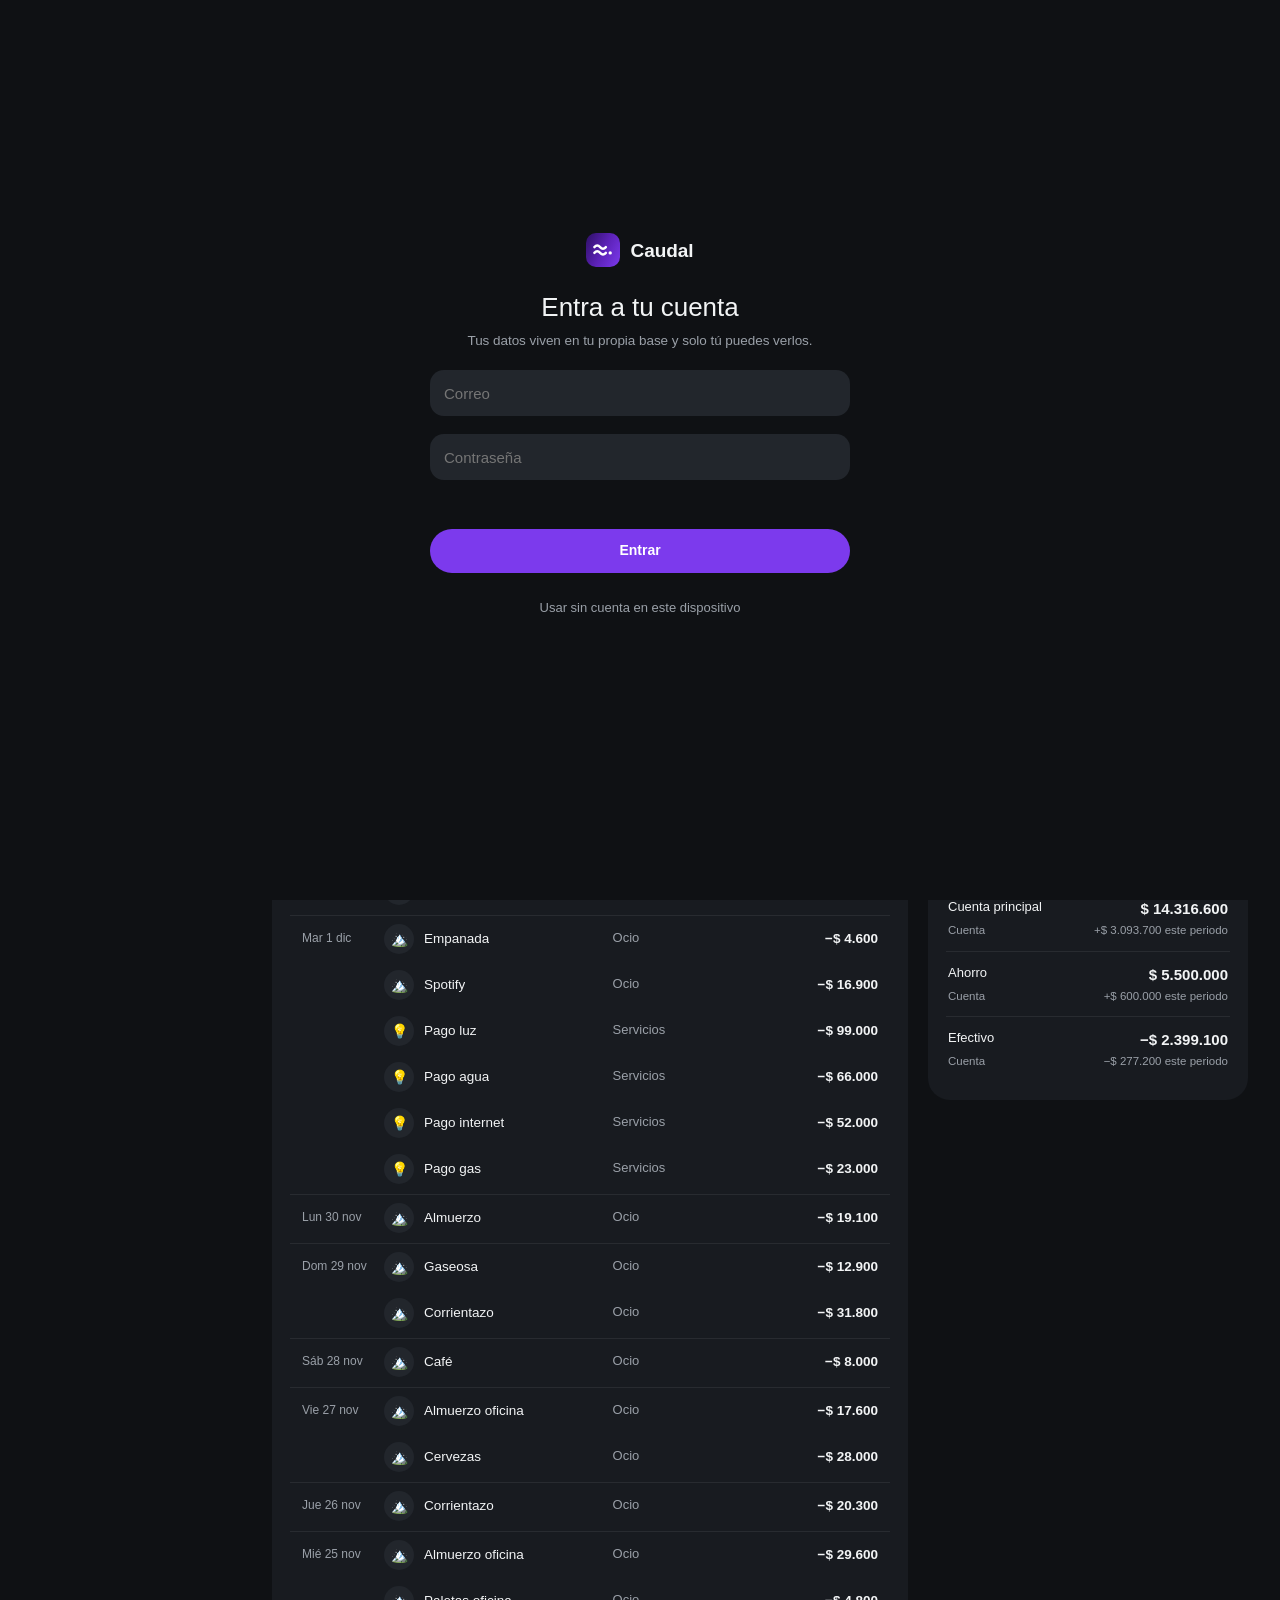
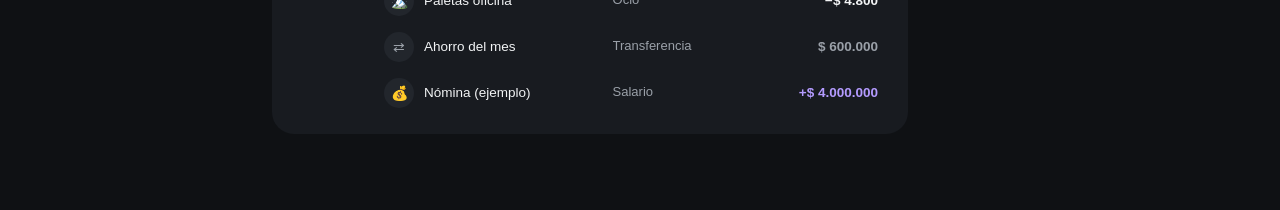
==== index.html @ 3cc0e59e "Revisión: deudas con abonos protegidas, pagos sin deuda a la vista, campos enteros redondeados al su" ====
<!doctype html>
<html lang="es">
<head>
<meta charset="utf-8">
<meta name="viewport" content="width=device-width,initial-scale=1,maximum-scale=1,user-scalable=no,viewport-fit=cover,interactive-widget=resizes-content">
<link rel="manifest" href="manifest.webmanifest">
<link rel="apple-touch-icon" href="apple-touch-icon.png">
<link rel="icon" type="image/png" href="icon-192.png">
<style>:root{padding-top:env(safe-area-inset-top,0px);padding-bottom:env(safe-area-inset-bottom,0px)}body{margin:0}[hidden]{display:none!important}img{max-width:100%}</style>
<meta name="theme-color" content="#0B0C0F">
<meta name="apple-mobile-web-app-status-bar-style" content="black-translucent">
<script src="supabase.js"></script>
</head>
<body>
<title>Caudal</title>
<meta name="apple-mobile-web-app-capable" content="yes">
<meta name="apple-mobile-web-app-title" content="Caudal">
<style>
/* ==========================================================================
   Caudal · hoja de estilos
   Concepto: banca oscura de bolsillo. Fondo gris carbón (no negro puro, se lee
   mejor y deja ver la profundidad), superficies que se aclaran al subir de
   nivel y un solo color de marca, el verde lima, reservado para la acción
   principal y para lo que entra. Cada tipo de movimiento tiene color, flecha
   y signo propios, así se entiende aunque no se distinga el color.

   Orden: 1 tokens · 2 base · 3 estructura · 4 componentes · 5 listas y datos
          6 gráficas · 7 formularios y hoja · 8 secciones · 9 computador
   ========================================================================== */

/* ---------- 1. Tokens ---------- */
:root{
  color-scheme:dark;
  /* superficies: cada nivel un poco más claro que el anterior */
  --bg:#0F1114;
  --surface:#181B20;     /* tarjetas */
  --surface-2:#22262C;   /* elementos dentro de tarjetas: botones, campos, mosaicos */
  --surface-3:#2E333A;   /* elegido o presionado en controles neutros */
  --line:rgba(255,255,255,.07);
  --line-2:rgba(255,255,255,.13);
  /* texto */
  --ink:#F2F4F5;
  --muted:#9AA0A8;
  --faint:#767C86;
  /* marca y significado. Los mismos valores viven en paleta.js para las gráficas */
  --brand:#7C3AED;       /* acción principal: morado oscuro */
  --on-brand:#FFFFFF;    /* texto sobre morado */
  --on-tc:#0F1114;       /* texto sobre el color de cada tipo de movimiento (claros) */
  --in:#B49BFF;          /* ingreso: morado claro para que se lea sobre el fondo oscuro */
  --out:#FF5C8A;         /* gasto */
  --move:#5CC8FF;        /* transferencia: celeste, para no confundirse con el morado */
  --adjust:#FFB443;      /* ajuste de saldo */
  --pos:var(--in);
  --neg:var(--out);
  --warn:#FFB443;
  --track:#2A2E35;       /* fondo de barras de progreso */
  --hero:linear-gradient(118deg,#2E1065 0%,#5B21B6 50%,#7C3AED 100%);
  /* forma */
  --font:-apple-system,BlinkMacSystemFont,"SF Pro Text","Segoe UI",Roboto,"Helvetica Neue",Arial,sans-serif;
  --r-card:22px;
  --r-tile:16px;
  --r-field:14px;
  --nav-h:72px;
  --safe-b:env(safe-area-inset-bottom,0px);
}

/* ---------- 2. Base ---------- */
*{box-sizing:border-box}
/* overscroll-behavior-y: sin el "arrastrar para recargar" de Chrome en Android: la app se sincroniza y se actualiza sola */
html{background:var(--bg);touch-action:manipulation;-webkit-text-size-adjust:100%;text-size-adjust:100%;overscroll-behavior-y:none}
body{overscroll-behavior-y:none}
body{margin:0;min-height:100vh;overflow-x:clip;background:var(--bg);color:var(--ink);font-family:var(--font);font-size:15px;line-height:1.45;letter-spacing:-.003em;-webkit-font-smoothing:antialiased;-webkit-tap-highlight-color:transparent}
body.lock{position:fixed;left:0;right:0;overflow:hidden}
button{font:inherit;color:inherit;background:none;border:0;padding:0;cursor:pointer}
input,select{font:inherit;color:inherit}
/* en el celular los campos van a 16px para que iOS no haga zoom al tocarlos */
@media (pointer:coarse){input,select,textarea{font-size:max(16px,1em)}}
:focus-visible{outline:2px solid var(--brand);outline-offset:2px;border-radius:12px}
.num{font-variant-numeric:tabular-nums}
.pos{color:var(--pos)} .neg{color:var(--neg)} .warn{color:var(--warn)} .muted{color:var(--muted)}
.desk-only{display:none!important}
@media (prefers-reduced-motion:reduce){*,*::before,*::after{animation:none!important;transition:none!important}}

/* ---------- 3. Estructura: cabecera, vistas y barra inferior ---------- */
.app{max-width:520px;margin:0 auto;padding:0 16px calc(var(--nav-h) + 106px + var(--safe-b))}
.top{position:sticky;top:env(safe-area-inset-top,0px);z-index:5;display:flex;align-items:center;justify-content:space-between;gap:8px;padding:14px 2px 10px}
/* fondo de la cabecera en el celular: sólido de borde a borde y sube hasta tapar la zona de la hora y la batería,
   para que lo que pasa por debajo al bajar no se asome entre los botones; abajo se desvanece suave */
/* barra superior: vidrio esmerilado como en iOS; lo de abajo se desenfoca en vez de oscurecerse,
   y la línea inferior solo aparece cuando hay contenido pasando por debajo */
.top::before{content:"";position:absolute;z-index:-1;left:-16px;right:-16px;bottom:0;top:calc(-1 * env(safe-area-inset-top,0px));background:rgba(15,17,20,.78);-webkit-backdrop-filter:saturate(1.4) blur(20px);backdrop-filter:saturate(1.4) blur(20px);border-bottom:1px solid transparent;transition:border-color .2s}
body.scrolled .top::before{border-bottom-color:var(--line)}
.tright{display:flex;align-items:center;gap:8px}
.brand{display:flex;align-items:center;gap:10px;font-weight:600;font-size:19px}
/* marca: el logo en pequeño, mismo degradado y mismas olas */
.mark{position:relative;width:34px;height:34px;border-radius:10px;display:grid;place-items:center;background:var(--hero);color:var(--on-brand)}
.top .brand .mark,.ptitle,.sidesync,.kbd-hint{display:none}
@media (max-width:440px){.bname{display:none}}
/* botones redondos de la cabecera */
.cloudst,.gear,.eyetop{width:42px;height:42px;border-radius:50%;display:grid;place-items:center;flex:none;background:var(--surface-2);color:var(--ink)}
.gear[aria-current="page"]{background:var(--surface-3);color:var(--brand)}
/* estado de la nube: dice con color si tus datos están guardados */
.cloudst{color:var(--muted);transition:color .2s}
.cloudst[data-st="ok"]{color:var(--pos)}
.cloudst[data-st="subiendo"],.cloudst[data-st="pendiente"],.cloudst[data-st="vacio"]{color:var(--warn)}
.cloudst[data-st="error"],.cloudst[data-st="offline"]{color:var(--neg)}
.cloudst[data-st="subiendo"] svg{animation:cloudup 1.1s ease-in-out infinite}
@keyframes cloudup{50%{transform:translateY(-1.5px)}}
/* selector de periodo */
.pnav{display:flex;align-items:center;gap:2px;padding:4px;border-radius:999px;background:var(--surface-2)}
.pnav button{width:30px;height:30px;border-radius:50%;display:grid;place-items:center;color:var(--muted)}
.pnav button:hover{color:var(--ink);background:var(--surface-3)}
.pnav span{font-size:13px;font-weight:500;padding-inline:4px;white-space:nowrap}
/* celulares angostos: cuatro botones redondos más el periodo caben compactando un poco */
@media (max-width:440px){.cloudst,.gear,.eyetop{width:38px;height:38px} .tright{gap:6px} .pnav{padding:3px} .pnav button{width:26px;height:26px} .pnav span{font-size:12px;padding-inline:2px}}
/* vistas */
.view{display:flex;flex-direction:column;gap:14px;padding-top:4px}
.view.navfwd{animation:navfwd .22s ease-out}
.view.navback{animation:navback .22s ease-out}
@keyframes navfwd{from{transform:translateX(28px);opacity:.4}}
@keyframes navback{from{transform:translateX(-28px);opacity:.4}}
.hello{padding:4px 4px 2px}
.hello h1{margin:0;font-size:28px;font-weight:600;letter-spacing:-.02em}
.hello h1 em{font-style:normal}
.hello p{margin:2px 0 0;font-size:13px;color:var(--muted)}
/* barra inferior del celular: cápsula flotante con cuatro secciones.
   La sección activa lleva una píldora lima suave detrás del ícono, que crece al cambiar de pantalla */
.nav{position:fixed;left:0;right:0;bottom:0;z-index:10;padding:0 12px calc(var(--safe-b) + 10px);pointer-events:none}
.nav-in{pointer-events:auto;max-width:496px;margin:0 auto;display:grid;grid-template-columns:repeat(4,1fr);align-items:center;height:var(--nav-h);padding:0 4px;border-radius:24px;background:rgba(24,27,32,.9);border:1px solid var(--line-2);box-shadow:0 12px 32px rgba(0,0,0,.45);-webkit-backdrop-filter:blur(18px);backdrop-filter:blur(18px)}
.nav-in>button[data-v]{position:relative;height:100%;display:flex;flex-direction:column;align-items:center;justify-content:center;gap:5px;font-size:12px;font-weight:500;color:var(--faint);transition:color .2s}
.nav-in>button[data-v]::before{content:"";position:absolute;top:9px;left:50%;width:62px;height:34px;margin-left:-31px;border-radius:999px;background:rgba(180,155,255,.14);opacity:0;transform:scale(.4);transition:transform .3s cubic-bezier(.2,.9,.3,1.25),opacity .2s}
.nav-in>button[data-v] svg{position:relative;width:24px;height:24px;transition:color .2s,transform .3s}
.nav-in>button[aria-current="page"]{color:var(--ink);font-weight:600}
.nav-in>button[aria-current="page"]::before{opacity:1;transform:none}
.nav-in>button[aria-current="page"] svg{color:var(--brand);stroke-width:2.2}
.nav-in>button[data-v]:active svg{transform:scale(.9)}
.nav-in>button[data-v="ajustes"]{display:none}
.fab{display:flex;align-items:center;justify-content:center;gap:8px;background:var(--brand);color:var(--on-brand);font-weight:600;transition:transform .15s}
.fab:active{transform:scale(.95)}
.fab::after{content:"Registrar";font-size:15px}
/* celular: botón flotante a la derecha, al alcance del pulgar; al bajar se encoge a un círculo */
body>.fab{position:fixed;z-index:11;right:max(16px,calc((100vw - 520px) / 2 + 16px));bottom:calc(var(--nav-h) + var(--safe-b) + 26px);height:56px;padding:0 22px 0 18px;border-radius:28px;box-shadow:0 12px 28px rgba(0,0,0,.5),0 0 0 6px rgba(180,155,255,.12);transition:padding .25s,transform .15s}
body>.fab::after{max-width:110px;overflow:hidden;white-space:nowrap;transition:max-width .25s,opacity .2s}
body.fab-min>.fab{padding:0 16px;gap:0}
body.fab-min>.fab::after{max-width:0;opacity:0}
body.lock>.fab{visibility:hidden}
/* en el Asistente la acción es escribir: en el celular el botón de registrar se quita para no tapar la caja */
@media (max-width:859px){body:has(.v-asistente)>.fab{visibility:hidden}}

/* ---------- 4. Componentes ---------- */
/* tarjeta */
.card{position:relative;display:flex;flex-direction:column;gap:14px;min-width:0;overflow:hidden;padding:18px;border-radius:var(--r-card);background:var(--surface)}
.card-h{display:flex;justify-content:space-between;align-items:center;gap:10px;flex-wrap:wrap}
.card-h h2{margin:0;font-size:16px;font-weight:600}
.card-h svg{color:var(--brand);flex:none}
.label{font-size:12.5px;font-weight:500;color:var(--muted)}
.aside{font-size:12.5px;color:var(--muted)}
.insight{margin:0;font-size:13.5px;line-height:1.55;color:var(--muted)}
.insight b{color:var(--ink);font-weight:600}
.note{margin:0;padding-inline:6px;font-size:12px;line-height:1.55;color:var(--muted)}
.empty{display:flex;flex-direction:column;align-items:center;gap:12px;padding:24px 8px;text-align:center;font-size:14px;color:var(--muted)}
/* cifras grandes */
.big{font-size:42px;font-weight:600;letter-spacing:-.03em;line-height:1.05}
.big small{font-size:.55em;font-weight:500;margin-right:4px}
.hero-sub{margin:-4px 0 12px;font-size:15px;color:var(--muted)}
.hero-sub b{color:var(--ink);font-weight:600}
.tile-v{font-size:24px;font-weight:600;letter-spacing:-.01em}
.tile-s{font-size:12px;color:var(--muted)}
/* tarjeta destacada en degradado morado, como la tarjeta del banco. Dentro de ella
   se redefinen los colores de texto para que todo lo que contiene se lea en claro */
.card.hero{background:var(--hero);color:var(--ink);--brand:#FFFFFF;--ink:#FFFFFF;--muted:rgba(255,255,255,.74);--faint:rgba(255,255,255,.56);--line:rgba(255,255,255,.16);--pos:#FFFFFF;--neg:#FFFFFF;--warn:#FFFFFF;--out:#FFFFFF;--in:rgba(255,255,255,.4);--track:rgba(255,255,255,.18)}
.card.hero .pill{background:rgba(255,255,255,.16);color:var(--ink)}
/* accesos rápidos de la tarjeta destacada: un toque para registrar cada tipo */
.qa{display:grid;grid-template-columns:repeat(3,1fr);gap:8px;margin-top:2px}
.qa button{display:flex;flex-direction:column;align-items:center;gap:6px;font-size:12px;font-weight:500}
.qa-i{position:relative;width:46px;height:46px;border-radius:50%;display:grid;place-items:center;background:#0F1114;color:#F2F4F5;font-size:19px}
.qa.q4{grid-template-columns:repeat(4,1fr)}
.qa-n{position:absolute;top:-3px;right:-3px;min-width:18px;height:18px;padding-inline:5px;border-radius:99px;background:var(--adjust);color:#0F1114;font-size:11px;font-weight:600;line-height:18px;font-style:normal}
/* botones */
.btn{display:inline-flex;align-items:center;justify-content:center;gap:8px;height:44px;padding-inline:20px;border-radius:999px;font-size:14px;font-weight:600;background:var(--brand);color:var(--on-brand)}
.btn:active{filter:brightness(.92)}
.btn.sm{height:34px;padding-inline:14px;font-size:13px}
.btn.block{width:100%}
.btn.ghost{background:var(--surface-2);color:var(--ink)}
.btn.danger{background:#B3203F;color:#fff}
.lnk{padding:0;font:inherit;color:var(--brand)}
.lnk2{padding:4px 2px;font-size:12.5px;color:var(--muted)}
.lnk2:hover{color:var(--ink)}
/* píldoras, segmentos y chips: gris por defecto; lo elegido en gris claro (o en el color del tipo en el registro) */
.pills{display:flex;flex-wrap:wrap;gap:6px}
.pill,.seg button,.chip{display:inline-flex;align-items:center;gap:6px;border-radius:999px;font-size:13px;font-weight:500;white-space:nowrap;background:var(--surface-2);color:var(--ink)}
.pill{height:32px;padding-inline:14px}
.pill[aria-pressed="true"],.pill.solid,.seg button[aria-pressed="true"]{background:var(--surface-3)}
.card .pill:not([aria-pressed]):not(.solid){color:var(--brand)}
.pill.ex{max-width:100%;overflow:hidden;text-overflow:ellipsis}
.seg{display:flex;flex-wrap:wrap;gap:6px}
.seg button{height:34px;padding-inline:15px}
.seg.sm button{height:28px;padding-inline:11px;font-size:12.5px}
.chips{display:flex;flex-wrap:wrap;gap:8px}
.chip{height:36px;padding-inline:13px;max-width:100%}
.chip.sub{height:32px;font-size:12.5px}
.chip[aria-pressed="true"]{background:var(--brand);color:var(--on-brand)}
/* rubro donde ya cuenta la categoría, dentro del chip */
.chip-en{font-size:11px;font-weight:400;opacity:.7}
.chip-en::before{content:"· "}
/* puntos de color que identifican el tipo de movimiento en pestañas y filtros */
[data-ft="gasto"],[data-txf="gasto"]{--dot:var(--out)}
[data-ft="ingreso"],[data-txf="ingreso"]{--dot:var(--in)}
[data-ft="transferencia"],[data-txf="transferencia"]{--dot:var(--move)}
[data-ft="ajuste"]{--dot:var(--adjust)}
.seg button[data-ft]::before,.pill[data-txf]:not([data-txf="todos"])::before{content:"";width:7px;height:7px;border-radius:50%;background:var(--dot)}
.seg button[data-ft][aria-pressed="true"]::before{background:rgba(15,17,20,.55)}
/* avisos y estados */
.banner{display:flex;flex-wrap:wrap;align-items:center;justify-content:space-between;gap:12px;padding:12px 14px;border-radius:var(--r-card);background:var(--surface);font-size:13px;color:var(--muted)}
.banner b{color:var(--ink);font-weight:600}
.filter{display:inline-flex;align-items:center;gap:8px;align-self:flex-start;padding:5px 6px 5px 14px;border:1px solid var(--brand);border-radius:999px;font-size:12.5px;font-weight:500;color:var(--brand)}
.filter button{width:22px;height:22px;border-radius:50%;display:grid;place-items:center;font-size:11px;background:var(--surface-2)}
.delta{padding:2px 8px;border:1px solid var(--line);border-radius:999px;font-size:11.5px;font-weight:500;white-space:nowrap}
.tagp,.tagd{margin-left:6px;font-size:11px;font-style:normal;white-space:nowrap}
.tagp{font-weight:500;color:var(--warn)}
.tagd{color:var(--muted)}
.dup{font-size:12px;color:var(--warn)}
.toast{position:fixed;left:50%;bottom:calc(var(--nav-h) + var(--safe-b) + 88px);z-index:30;padding:10px 16px;border-radius:999px;background:var(--ink);color:var(--bg);font-size:13px;white-space:nowrap;opacity:0;pointer-events:none;transform:translate(-50%,16px);transition:opacity .2s,transform .2s}
.toast.on{opacity:1;transform:translate(-50%,0)}
.hit{animation:hit 1.8s ease}
@keyframes hit{0%,40%{background:rgba(180,155,255,.16);box-shadow:0 0 0 8px rgba(180,155,255,.16)}100%{background:transparent;box-shadow:0 0 0 8px transparent}}
/* barra de búsqueda e IA de inicio */
.ask{display:flex;align-items:center;gap:8px}
.ask-main,.ask-in{flex:1;min-width:0;border-radius:999px;background:var(--surface)}
.ask-main{height:50px;display:flex;align-items:center;gap:10px;padding-inline:16px;text-align:left;font-size:14px;color:var(--muted)}
.ask-main svg{color:var(--brand);flex:none}
.ask-in{height:46px;padding-inline:16px;border:1px solid var(--line-2);color:var(--ink);outline:none}
.ask-in:focus{border-color:var(--brand)}
.ask-ic{width:48px;height:48px;border-radius:50%;flex:none;display:grid;place-items:center;background:var(--surface-2)}
/* pliegues */
.fold{padding:0 14px;border:1px solid var(--line);border-radius:var(--r-tile)}
.fold>summary,.howto summary{cursor:pointer;list-style:none;display:flex;align-items:center;gap:10px;font-weight:500}
.fold>summary::-webkit-details-marker,.howto summary::-webkit-details-marker{display:none}
.fold>summary{min-height:48px}
.fold>summary span{min-width:0;margin-left:auto;overflow:hidden;text-overflow:ellipsis;white-space:nowrap;text-align:right;font-size:12px;font-weight:400;color:var(--muted)}
.fold>summary::after{content:"";flex:none;width:7px;height:7px;border-right:2px solid var(--muted);border-bottom:2px solid var(--muted);transform:rotate(45deg) translateY(-2px);transition:transform .2s}
.fold[open]>summary::after{transform:rotate(225deg) translateY(-1px)}
.fold-b{display:flex;flex-direction:column;gap:14px;padding:4px 0 16px}
.howto{padding-block:11px;border-top:1px solid var(--line)}
.howto summary{justify-content:space-between}
.howto summary::after{content:"+";color:var(--muted)}
.howto[open] summary::after{content:"−"}
.howto div{padding-top:8px;font-size:13px;line-height:1.6;color:var(--muted)}
.howto b{color:var(--ink);font-weight:500}
.howto code{display:block;margin-top:8px;padding:10px 12px;border-radius:12px;background:var(--surface-2);font:11.5px ui-monospace,Menlo,monospace;color:var(--brand);word-break:break-all}
/* ventanas de ayuda de las gráficas */
.tip{position:fixed;z-index:40;min-width:132px;padding:9px 12px;border-radius:14px;background:var(--surface-2);border:1px solid var(--line-2);font-size:12px;line-height:1.5;pointer-events:none;opacity:0;transition:opacity .12s}
.tip.on{opacity:1}
.tip .tt{margin-bottom:3px;color:var(--muted)}
.tip .tr{display:flex;align-items:center;gap:8px}
.tip .tr i{display:inline-block;width:10px;border-top:2px solid}
.tip .tr b{margin-left:auto;padding-left:12px;font-weight:600}

/* ---------- 5. Listas y datos ---------- */
/* resumen entra / sale / queda */
.flowbar,.dist{display:flex;height:8px;gap:3px;border-radius:99px;overflow:hidden}
.flowbar i,.dist i{display:block;height:100%;border-radius:99px}
.stats3{display:grid;grid-template-columns:repeat(3,1fr);gap:8px}
.stats3 div{display:flex;flex-direction:column;gap:3px;min-width:0}
.stats3 span{display:flex;align-items:center;gap:6px;font-size:12px;color:var(--muted)}
.stats3 span i{display:inline-block;width:12px;height:3px;border-radius:2px}
.stats3 b{font-size:15.5px;font-weight:600;white-space:nowrap}
.btrack+.stats3{margin-top:12px}
.stats3.two-col{grid-template-columns:repeat(2,1fr);margin-bottom:6px}
/* cuentas en mosaico (inicio) */
.minis{display:grid;grid-template-columns:1fr 1fr;gap:10px}
.mini{display:flex;flex-direction:column;gap:2px;min-width:0;padding:13px 14px;border-radius:20px;background:var(--surface-2);text-align:left}
.mini b{font-size:17px;font-weight:600;white-space:nowrap}
.mini .sub{font-size:11.5px;color:var(--muted)}
.mini .nm{margin-top:10px;overflow:hidden;text-overflow:ellipsis;white-space:nowrap;font-size:13px;font-weight:500}
/* movimientos: ícono redondo, descripción y valor alineado a la derecha */
.day+.day{margin-top:6px}
.dayh{display:flex;justify-content:space-between;align-items:baseline;padding:4px 0}
.dayh .d{font-size:12.5px;font-weight:500;color:var(--muted)}
.dayh .n{font-size:12px;color:var(--faint)}
.row{display:flex;align-items:center;gap:12px;width:100%;padding-block:9px;text-align:left}
.ico{flex:0 0 42px;height:42px;border-radius:50%;display:grid;place-items:center;font-size:18px;background:var(--surface-2);color:var(--muted)}
.rmain{flex:1;min-width:0;display:flex;flex-direction:column}
.rmain b,.rmain span{overflow:hidden;text-overflow:ellipsis;white-space:nowrap}
.rmain b{font-size:14.5px;font-weight:500}
.rmain span{font-size:12px;color:var(--muted)}
.ramt{display:flex;flex-direction:column;align-items:flex-end;white-space:nowrap;font-size:14.5px;font-weight:600}
.ramt small{font-size:11.5px;font-weight:400;color:var(--muted)}
/* filas genéricas con línea divisoria */
.acc,.catrow,.bullet,.set,.prep,.brow,.bill,.setrow,.goal,.ase-p{border-top:1px solid var(--line)}
.acc{display:flex;align-items:center;gap:12px;width:100%;padding:12px 0;text-align:left}
.acc .nm{flex:1;min-width:0;overflow:hidden;text-overflow:ellipsis;white-space:nowrap;font-weight:500}
.acc .nm small{display:block;margin-top:2px;font-size:12px;font-weight:400;color:var(--muted)}
/* fila de cuenta en la pestaña Cuentas: la cuenta (abre movimientos) y su botón Editar */
.accrow{display:flex;align-items:center;gap:10px;border-top:1px solid var(--line)}
.accrow:first-child{border-top:0}
.accrow .acc{flex:1;min-width:0;border-top:0}
.acc .am{font-weight:500}
.acc .nm small{white-space:normal}
.accrow.sub{padding-left:16px;border-top-style:dashed}
.accrow.sub .acc{padding:9px 0}
.accrow.sub .acc .nm{font-size:14px}
.accrow.sub .acc .nm::before{content:"";display:inline-block;width:8px;height:8px;margin-right:8px;border-left:1.5px solid var(--faint);border-bottom:1.5px solid var(--faint);border-bottom-left-radius:3px;vertical-align:2px}
.set.subacc{padding-left:18px}
.prow{display:flex;align-items:center;gap:12px;width:100%;padding:12px 0;text-align:left;border-top:1px solid var(--line)}
.prow:first-child{border-top:0}
.prow .pav{flex:0 0 38px;height:38px;display:flex;align-items:center;justify-content:center;border-radius:50%;background:var(--surface-3);color:var(--ink);font-size:13px;font-weight:600}
.prow .t{flex:1;min-width:0;display:flex;flex-direction:column}
.prow .t b{font-weight:500}
.prow .t span{font-size:12px;color:var(--muted)}
.prow .num{font-weight:600;white-space:nowrap}
.prow svg{flex:none;color:var(--faint)}
.form.pers button.set{width:100%;text-align:left;border-top:1px solid var(--line)}
.form.pers .label+button.set{border-top:0}
.chev{flex:none;color:var(--faint)}
.cq>.btn.block,.cq #cq-res>.btn.block{margin-top:8px}
.distlg{display:flex;flex-direction:column;gap:7px}
.distlg div{display:flex;align-items:center;gap:8px;font-size:12.5px;color:var(--muted)}
.distlg div i{flex:none;width:10px;height:10px;border-radius:3px}
.distlg div b{margin-left:auto;color:var(--ink);font-weight:500}
/* categorías y presupuestos */
.catrow{display:flex;flex-direction:column;gap:6px;width:100%;padding:11px 0;text-align:left}
.catline{display:flex;align-items:center;gap:10px}
.catline .em{width:22px;text-align:center}
.catline .nm{flex:1;min-width:0;overflow:hidden;text-overflow:ellipsis;white-space:nowrap;font-size:14px;font-weight:500}
.catline .am{font-size:14px;font-weight:500}
.subs{display:flex;flex-direction:column;gap:5px;padding:2px 0 2px 32px}
.subs div{display:flex;justify-content:space-between;font-size:12.5px;color:var(--muted)}
.bullet{display:flex;flex-direction:column;gap:8px;padding-block:12px}
.bullet .catline .am{font-size:12.5px}
.bullet .meta{display:flex;justify-content:space-between;font-size:12px;color:var(--muted)}
.btrack{position:relative;height:10px;border-radius:6px;background:var(--track)}
.btrack .fill{position:absolute;inset:0 auto 0 0;border-radius:6px;background:var(--brand)}
.btrack .fill.warn{background:var(--warn)}
.btrack .fill.neg{background:var(--neg)}
.btrack .cap{position:absolute;top:-4px;bottom:-4px;width:2px;border-radius:2px;background:var(--ink)}
.btrack .pace{position:absolute;top:-7px;width:0;height:0;border-inline:5px solid transparent;border-top:6px solid var(--muted);transform:translateX(-5px)}
.fbud{margin-top:8px;padding:9px 12px;border-radius:12px;background:var(--surface-2);font-size:13.5px;color:var(--muted)}
.fbud b{color:var(--ink);font-weight:600}
/* metas */
.goal{display:flex;flex-direction:column;gap:6px;width:100%;padding:12px 0;text-align:left}
.goal:first-of-type{border-top:0}
.goal-h{display:flex;justify-content:space-between;gap:10px;font-size:14px}
.goal-h b{font-weight:500}
.goal-h span{font-size:13px;color:var(--muted)}
.goal-s{font-size:12.5px;color:var(--muted)}
.goal .btrack{height:8px}

/* ---------- 6. Gráficas ---------- */
.chart{position:relative;margin-inline:-4px;touch-action:pan-y}
.chart svg{display:block;width:100%;height:auto;overflow:visible}
.chart text{font-family:var(--font);font-size:10.5px;fill:var(--muted)}
.legend{display:flex;flex-wrap:wrap;gap:6px 16px;font-size:12px;color:var(--muted)}
.legend span{display:inline-flex;align-items:center;gap:7px}
.legend i{display:inline-block;width:14px;border-top:2px solid}
.legend i.dash{border-top-style:dashed}
.legend i.box{width:10px;height:10px;border:0;border-radius:3px}
.rit-v{display:flex;flex-direction:column;gap:4px}
.rit-v>b{font-size:19px;font-weight:600;letter-spacing:-.01em}
.rit-v>span{font-size:13px;line-height:1.5;color:var(--muted)}
.rit-v>span b{font-weight:600}
.subbar{position:relative;display:flex;justify-content:space-between;gap:10px;width:100%;margin-top:6px;padding:10px 12px;overflow:hidden;border:1px solid var(--line);border-radius:12px;font-size:13.5px;text-align:left}
.subbar i{position:absolute;inset:0 auto 0 0;background:rgba(180,155,255,.16)}
.subbar span{position:relative}
.subbar .num{font-weight:600}
.subbar.on{border-color:var(--brand)}
/* calendario de gastos */
.cal{display:grid;grid-template-columns:repeat(7,1fr);gap:5px}
.cal .wd{padding-bottom:2px;text-align:center;font-size:10.5px;color:var(--faint)}
.cal .c{aspect-ratio:1;max-width:100%;display:flex;align-items:flex-start;justify-content:flex-end;padding:4px 5px;border-radius:9px;background:var(--surface-2);font-size:10px;color:var(--muted)}
.cal .c[data-day]{cursor:pointer}
.cal .c.hi{color:var(--on-brand);font-weight:600}
.cal .c.fut{background:transparent;border:1px dashed var(--line);color:var(--faint)}
.cal .c.out{visibility:hidden}
.cal .c.today{box-shadow:inset 0 0 0 1.5px var(--brand)}
.scale{display:flex;align-items:center;gap:6px;font-size:11px;color:var(--muted)}
.scale i{display:inline-block;width:14px;height:10px;border-radius:3px}
/* reparto del plan */
.pdonut{display:flex;align-items:center;gap:18px}
.plegend{flex:1;min-width:0;display:flex;flex-direction:column;gap:9px;font-size:13px}
.plegend div{display:flex;align-items:center;gap:8px}
.plegend i{flex:none;width:10px;height:10px;border-radius:3px}
.plegend .nm{flex:1;min-width:0;overflow:hidden;text-overflow:ellipsis;white-space:nowrap;color:var(--muted)}
.plegend .pc{width:36px;text-align:right;font-size:12px;color:var(--faint)}
.pgroup{display:flex;align-items:center;gap:8px;padding:14px 0 2px;font-size:12px;font-weight:600;letter-spacing:.04em;text-transform:uppercase;color:var(--muted)}
.pgroup i{width:8px;height:8px;border-radius:50%}
.pgroup .num{margin-left:auto;font-weight:500;letter-spacing:0}
.pitem{width:100%;text-align:left}
.aj-bar{position:sticky;top:-10px;z-index:2;display:flex;flex-wrap:wrap;align-items:center;gap:8px 12px;margin:-4px -4px 0;padding:12px 14px;border-radius:20px;background:var(--surface-2);box-shadow:0 8px 20px rgba(0,0,0,.35)}
.aj-bar>div:first-child{display:flex;flex-direction:column;margin-right:auto;min-width:0}
.aj-bar b{font-size:20px;font-weight:600}
.aj-est{font-size:14px;font-weight:600}
.aj-row{display:flex;align-items:center;justify-content:space-between;gap:10px;padding-block:10px;border-top:1px solid var(--line)}
.aj-opc{display:grid;grid-template-columns:auto 1fr;align-items:center;gap:10px 12px;margin:14px 0 4px}
.aj-opc .inp{height:44px}
.aj-row .t{flex:1;display:flex;flex-direction:column;align-items:flex-start;min-width:0;text-align:left;background:none;color:inherit}
.aj-row .t b{font-weight:500}
.aj-row .t span{font-size:12px;color:var(--muted)}
.aj-row .t span b{font-weight:600}
.aj-row.comp .t>b::after{content:" ⇄";color:var(--move)}
.aj-ctl{flex:none;display:flex;align-items:center;gap:4px;padding:3px;border-radius:999px;background:var(--surface)}
.aj-row.on .aj-ctl{box-shadow:inset 0 0 0 1.5px var(--brand)}
.aj-ctl input{width:96px;border:0;outline:none;background:none;text-align:center;font-size:15px;font-weight:600;color:var(--ink)}
.aj-step{width:32px;height:32px;border-radius:50%;background:var(--surface-3);color:var(--ink);font-size:18px;line-height:1}
.aj-step:active{filter:brightness(1.2)}
#aj-ok:disabled{opacity:.45}
.prep{display:flex;align-items:center;gap:12px;padding:12px 0}
.prep.ok .rmain b,.prep.ok .ramt{color:var(--muted)}
/* día de pago: las tareas de cada paso se leen completas */
.dp .rmain span{white-space:normal;margin-top:2px}
.dp .pill{height:auto;min-height:32px;padding-block:6px;white-space:normal;text-align:left;max-width:100%}
.pchk{flex:none;width:32px;height:32px;border-radius:50%;display:grid;place-items:center;background:rgba(180,155,255,.14);color:var(--pos);font-weight:600}
.pdot{flex:none;width:10px;height:10px;border-radius:50%}

/* ---------- 7. Formularios y hoja inferior ---------- */
.form{display:flex;flex-direction:column;gap:18px}
.field{display:flex;flex-direction:column;gap:8px;min-width:0}
.lrow{display:flex;align-items:center;justify-content:space-between;gap:8px}
.two{display:grid;grid-template-columns:1fr 1fr;gap:10px}
.two>*{min-width:0}
.inp{width:100%;height:46px;padding-inline:14px;border:0;border-radius:var(--r-field);background:var(--surface-2)}
select.inp option,.rv-type option,.set select option{background:var(--surface)}
input[type="date"],input[type="time"]{-webkit-appearance:none;appearance:none;display:block;width:100%;min-width:0;max-width:100%;text-align:left;line-height:44px}
input[type="date"]::-webkit-date-and-time-value{text-align:left;margin:0}
input[type="date"]::-webkit-calendar-picker-indicator{filter:invert(.8)}
.err{min-height:1em;margin-top:-10px;font-size:12.5px;color:var(--neg)}
.file{position:relative;overflow:hidden}
.file input{position:absolute;inset:0;opacity:0;cursor:pointer}
/* fondo oscuro detrás de la hoja */
.scrim{position:fixed;inset:0;z-index:20;background:rgba(0,0,0,.62);opacity:0;transition:opacity .2s}
.scrim.on{opacity:1}
/* hoja que sube desde abajo con los formularios */
.sheet{position:fixed;left:0;right:0;bottom:0;z-index:21;max-width:520px;max-height:92vh;margin:0 auto;padding:10px 20px calc(20px + var(--safe-b));overflow-y:auto;overflow-x:hidden;overscroll-behavior:contain;border-radius:30px 30px 0 0;background:var(--bg);box-shadow:0 -10px 40px rgba(0,0,0,.6);transform:translateY(100%);transition:transform .3s cubic-bezier(.2,.8,.2,1)}
.sheet.on{transform:none}
.sheet .inp,.sheet .amount,.sheet .chip:not([aria-pressed="true"]),.sheet .seg button:not([aria-pressed="true"]),.sheet .ctile:not([aria-pressed="true"]):not([aria-expanded="true"]),.sheet .btn.ghost{background:var(--surface)}
.grab{width:38px;height:5px;margin:0 auto 12px;border-radius:9px;background:var(--line-2)}
.sheet-h{display:flex;justify-content:space-between;align-items:center;gap:8px;margin-bottom:14px}
.sheet-h b{font-size:20px;font-weight:500}
.sheet-h .pill,.sheet-h .tts{flex:none;margin-left:auto}
.x{flex:none;width:34px;height:34px;border-radius:50%;display:grid;place-items:center;border:1px solid var(--line-2);font-size:12px}
/* el valor a registrar */
.amount{display:flex;align-items:baseline;gap:6px;padding:14px 18px;border-radius:22px;background:var(--surface-2)}
.amount span{font-size:24px;font-weight:500;color:var(--muted)}
.amount input{flex:1;min-width:0;padding:0;border:0;outline:none;background:none;font-size:40px;font-weight:600;letter-spacing:-.02em}
/* mosaicos de categoría y cuenta */
.cgrid,.csubs{display:grid;grid-template-columns:repeat(3,minmax(0,1fr));gap:6px}
.ctile{position:relative;min-width:0;min-height:62px;display:flex;flex-direction:column;align-items:center;justify-content:center;gap:3px;padding:8px 6px;border-radius:18px;background:var(--surface-2);font-size:12.5px;font-weight:500;line-height:1.2;text-align:center}
.ctile.sm{min-height:44px}
.ctile.acct{gap:1px;padding:7px 6px}
.ctile.acct .bal{font-size:11.5px;font-weight:400;opacity:.75}
.ctile.acct .bal2{font-size:10.5px;font-weight:400;opacity:.6}
.ctile.acct[aria-pressed="true"] .bal,.ctile.acct[aria-pressed="true"] .bal2{opacity:.9}
.ctile .em{font-size:19px;line-height:1}
.ctile .nm{max-width:100%;overflow:hidden;text-overflow:ellipsis;display:-webkit-box;-webkit-line-clamp:2;-webkit-box-orient:vertical}
.ctile .chev{position:absolute;right:7px;top:6px;font-size:8px}
.ctile[aria-pressed="true"]{background:var(--brand);color:var(--on-brand)}
.ctile[aria-expanded="true"]{background:var(--surface-3);box-shadow:inset 0 0 0 1.5px var(--brand)}
.csubs{grid-column:1/-1;padding:8px;border-radius:var(--r-tile);background:var(--surface-2)}
.csubs .ctile{min-height:48px;background:var(--surface)}
.csel{display:flex;align-items:center;gap:10px;width:100%;min-height:52px;padding:8px 14px;border:1px solid var(--line-2);border-radius:var(--r-field);text-align:left}
.csel .em{font-size:20px}
.csel b{flex:1;min-width:0;overflow:hidden;text-overflow:ellipsis;white-space:nowrap;font-weight:500}
.csel span.ch{font-size:12.5px;color:var(--brand)}
.pendt{align-self:flex-start;max-width:100%;height:auto;min-height:32px;padding-block:6px;white-space:normal;text-align:left;color:var(--muted)}
.pendt[aria-pressed="true"]{color:var(--warn);box-shadow:inset 0 0 0 1px var(--warn)}
/* registro: cada tipo pinta la hoja con su color (--tc) y su versión suave (--tcs) */
.sheet.t-gasto{--tc:var(--out);--tcs:rgba(255,92,138,.12)}
.sheet.t-ingreso{--tc:var(--in);--tcs:rgba(180,155,255,.10)}
.sheet.t-transferencia{--tc:var(--move);--tcs:rgba(92,200,255,.13)}
.sheet.t-ajuste{--tc:var(--adjust);--tcs:rgba(255,180,67,.12)}
.sheet[class*="t-"]{--brand:var(--tc)}
.ttl{display:flex;align-items:center;gap:10px;min-width:0;overflow:hidden;white-space:nowrap;text-overflow:ellipsis;font-size:19px!important}
.tbadge{display:none;flex:none;width:34px;height:34px;border-radius:50%;place-items:center;background:var(--tcs);color:var(--tc)}
.sheet[class*="t-"] .tbadge{display:grid}
/* pestañas de tipo: un indicador del color del tipo se desliza bajo la pestaña activa (y sigue el dedo) */
.seg.tabs{position:relative;display:grid;grid-template-columns:repeat(var(--n),1fr);gap:0;padding:4px;border-radius:999px;background:var(--surface)}
.sheet .seg.tabs button,.sheet .seg.tabs button[aria-pressed="true"]{position:relative;z-index:1;justify-content:center;height:38px;padding-inline:6px;background:transparent;color:var(--muted);transition:color .2s}
.sheet .seg.tabs button[aria-pressed="true"]{color:var(--on-tc);font-weight:600}
.seg-ind{position:absolute;top:4px;bottom:4px;left:4px;width:calc((100% - 8px) / var(--n));border-radius:999px;background:var(--tc,var(--surface-3));transform:translateX(calc(var(--i) * 100%));transition:transform .28s cubic-bezier(.2,.8,.2,1),background .2s}
.fpage{display:flex;flex-direction:column;gap:18px}
.sheet[class*="t-"] .ctile[aria-pressed="true"],
.sheet[class*="t-"] .chip[aria-pressed="true"],
.sheet[class*="t-"] .btn.accent{background:var(--tc);color:var(--on-tc)}
.sheet[class*="t-"] .amount{background:var(--tcs);box-shadow:inset 0 0 0 1.5px color-mix(in srgb,var(--tc) 40%,transparent)}
.sheet[class*="t-"] .amount span,.sheet[class*="t-"] .amount input{color:var(--tc)}
.sheet[class*="t-"] .amount input::placeholder{color:color-mix(in srgb,var(--tc) 45%,transparent)}
/* gasto dividido */
.xtog{padding:2px 0;font-size:12.5px;color:var(--muted)}
.xtog[aria-pressed="true"]{color:var(--brand)}
.fnote{display:block;width:100%;min-height:48px;resize:none;overflow:hidden;font-family:inherit;line-height:1.4;padding-block:12px}
.nsug{margin-top:8px;flex-wrap:nowrap;overflow-x:auto;scrollbar-width:none}
.nsug:empty{display:none}
.nsug .chip{flex:none;height:32px;font-size:13px}
.bq-d{font-size:12px;color:var(--muted);margin:10px 0 2px}
.split{display:flex;flex-direction:column;gap:8px}
/* gasto dividido: una fila por parte */
.xlist{display:flex;flex-direction:column;border:1px solid var(--line-2);border-radius:var(--r-field);overflow:hidden}
.xrow{display:grid;grid-template-columns:26px minmax(0,1fr) 108px 28px;align-items:center;gap:8px;padding:10px 12px;border-top:1px solid var(--line-2)}
.xrow:first-child{border-top:0}
.xrow.on{background:var(--surface-2)}
.xrow .em{font-size:18px;text-align:center}
.xrow .xt{display:flex;flex-direction:column;gap:2px;min-width:0}
.xrow .xname{text-align:left;font-size:14.5px;font-weight:500;color:var(--ink);white-space:nowrap;overflow:hidden;text-overflow:ellipsis}
.xrow .xname.vacio{color:var(--brand)}
.xrow .xacc{position:relative;display:inline-flex;width:fit-content;max-width:100%}
.xrow .xacc::after{content:"▾";position:absolute;right:9px;top:50%;transform:translateY(-50%);font-size:11px;color:var(--muted);pointer-events:none}
.xrow .xsub{appearance:none;-webkit-appearance:none;max-width:100%;height:26px;padding:0 24px 0 10px;border:1px solid var(--line-2);border-radius:999px;background:var(--surface-2);font-size:12.5px;color:var(--ink)}
.xrow .xv{width:100%;min-width:0;height:38px;padding-inline:10px;border:1px solid var(--line-2);border-radius:12px;background:transparent;text-align:right;font-size:14.5px}
.xrow.main .xv{display:flex;align-items:center;justify-content:flex-end;border-color:transparent;font-weight:500}
.xrow .xdel{width:28px;height:28px;border-radius:50%;color:var(--muted)}
.xpick{padding:12px;border-top:1px solid var(--line-2);background:var(--surface-2)}
.xres{display:flex;flex-wrap:wrap;gap:6px 14px;padding:12px 14px;border:1px solid var(--line-2);border-radius:var(--r-field);font-size:14px;color:var(--muted)}
.xres b{color:var(--ink);font-weight:500}
.xadd{padding:12px;border-top:1px solid var(--line-2);text-align:left;font-size:14px;font-weight:500;color:var(--brand)}
/* registrar con IA */
.smart{padding:12px 12px 8px;border:1px solid var(--line-2);border-radius:20px;background:var(--surface)}
.smart:focus-within{border-color:var(--brand)}
.smart textarea{width:100%;min-height:84px;border:0;outline:none;resize:none;background:none;font:inherit;font-size:17px;color:var(--ink)}
.smart-tools{display:flex;flex-wrap:wrap;gap:6px;padding-top:8px;border-top:1px solid var(--line)}
.tool{display:inline-flex;align-items:center;gap:6px;height:36px;padding-inline:12px;border:1px solid var(--line);border-radius:999px;font-size:13px;color:var(--muted)}
.tool.rec{background:var(--brand);color:var(--on-brand);border-color:transparent;animation:pulse 1.2s infinite}
@keyframes pulse{50%{box-shadow:0 0 0 7px rgba(180,155,255,.2)}}
.thumbs{display:flex;flex-wrap:wrap;gap:8px}
.thumb{position:relative;width:72px;height:72px;overflow:hidden;border:1px solid var(--line-2);border-radius:var(--r-field)}
.thumb img{width:100%;height:100%;object-fit:cover}
.thumb button{position:absolute;top:4px;right:4px;width:22px;height:22px;border-radius:50%;background:rgba(0,0,0,.7);color:#fff;font-size:11px}
/* revisión de lo que leyó la IA */
.rv{display:flex;flex-direction:column;gap:8px;padding:12px;border:1px solid var(--line);border-radius:20px;background:var(--surface-2)}
.rv.bad{border-color:var(--neg)}
.rv-top{display:flex;align-items:center;gap:8px}
.rv-type{height:38px;padding-inline:10px;border:1px solid var(--line-2);border-radius:999px;background:transparent;color:var(--ink)}
.rv-amt{flex:1;min-width:0;display:flex;align-items:baseline;gap:4px}
.rv-amt span{color:var(--muted)}
.rv-amt input{width:100%;min-width:0;border:0;outline:none;background:none;font-size:22px;font-weight:600;color:var(--ink)}
.rv .inp{height:42px}

/* ---------- 8. Secciones ---------- */
/* asistente y chat */
.answer{padding:14px;border:1px solid var(--line);border-radius:var(--r-tile);background:var(--surface-2);white-space:pre-wrap;font-size:14px;line-height:1.6}
.ase-p{display:flex;gap:10px;padding:12px 0}
.ase-p:first-of-type,.card-h+.ase-p,.insight+.ase-p{border-top:0}
.ase-i{flex:none;width:18px;text-align:center;font-weight:700;line-height:1.45}
.ase-t{flex:1;min-width:0;display:flex;flex-direction:column;gap:8px}
.ase-t>span{font-size:14px;line-height:1.5}
.ase-a{display:flex;flex-wrap:wrap;align-items:center;gap:6px 10px}
.ase-a .pill{height:30px}
.set.ase{align-items:flex-start;gap:10px}
.set.ase .t{flex:1;text-align:left}
.set.ase .pill{flex:none}
.chat-log{display:flex;flex-direction:column;gap:8px;padding:2px;max-height:52vh;overflow-y:auto;overscroll-behavior:contain;scrollbar-width:none}
.chat-log::-webkit-scrollbar{display:none}
/* en iPhone los mensajes se encogían al alto del recuadro y su contenido se salía por debajo */
.chat-log>*{flex-shrink:0}
/* vista Asistente: la conversación crece con la página y la caja de escribir queda fija sobre la barra */
.chatv{overflow:clip}
/* clip y no hidden: con hidden la tarjeta se vuelve el marco del sticky y la caja de escribir quedaba flotando a mitad de la conversación */
.askfix{position:sticky;bottom:calc(var(--nav-h) + var(--safe-b) + 18px);z-index:2;margin-top:4px;padding:8px;border-radius:999px;background:var(--surface);box-shadow:0 8px 24px rgba(0,0,0,.35)}
.msg{max-width:88%;padding:10px 13px;border-radius:16px;white-space:pre-wrap;font-size:14px;line-height:1.5}
.msg.me{align-self:flex-end;border-bottom-right-radius:6px;background:var(--brand);color:var(--on-brand)}
.msg.ai{align-self:flex-start;border-bottom-left-radius:6px;background:var(--surface-2)}
/* respuesta con informe: la tarjeta ocupa todo el ancho del mensaje y se lee como un reporte */
.msg.ai:has(.inf),.msg.reg{width:88%}
.inf{white-space:normal;margin-top:10px;padding:12px;border-radius:12px;background:var(--surface);display:flex;flex-direction:column;gap:10px}
.inf-t{font-size:13px;font-weight:600}
.inf-ley{display:flex;flex-wrap:wrap;gap:12px;font-size:11.5px;color:var(--muted)}
.inf-ley span{display:inline-flex;align-items:center;gap:6px}
.inf-ley i{width:8px;height:8px;border-radius:50%}
.inf-f{display:flex;flex-direction:column;gap:5px}
.inf-n{display:flex;justify-content:space-between;gap:10px;font-size:12.5px}
.inf-n span{min-width:0;overflow:hidden;text-overflow:ellipsis;white-space:nowrap;color:var(--muted)}
.inf-n b{flex:none;white-space:nowrap}
.inf-n small,.inf-tot small{color:var(--muted);font-weight:400}
.inf-b{display:flex;flex-direction:column;gap:3px}
.inf-b i{display:block;height:6px;border-radius:3px}
.inf-b i+i{height:4px;opacity:.75}
.inf-tot{display:flex;justify-content:space-between;padding-top:8px;border-top:1px solid var(--line);font-size:13px}
.inf-c{display:grid;grid-template-columns:repeat(2,1fr);gap:8px}
.inf-c div{display:flex;flex-direction:column;gap:2px;padding:10px;border-radius:10px;background:var(--surface-2)}
.inf-c span{font-size:11.5px;color:var(--muted)}
.inf-c b{font-size:15px}
/* lo que se registró desde el chat */
.msg.reg{white-space:normal;display:flex;flex-direction:column;gap:2px}
.reg-t{font-size:13px;font-weight:600;color:var(--in);margin-bottom:4px}
.reg-f{display:flex;align-items:center;gap:10px;padding:8px 0;border-top:1px solid var(--line);text-align:left}
.reg-f .ico{flex:0 0 32px;height:32px;font-size:15px}
.reg-d{flex:1;min-width:0;display:flex;flex-direction:column}
.reg-d b,.reg-d small{overflow:hidden;text-overflow:ellipsis;white-space:nowrap}
.reg-d b{font-size:13.5px;font-weight:500}
.reg-d small{font-size:11.5px;color:var(--muted)}
.reg-a{margin:4px 0 0;font-size:12.5px;color:var(--warn)}
.reg-x{display:flex;align-items:center;justify-content:space-between;gap:8px;margin-top:6px;font-size:11.5px;color:var(--muted)}
.ask-mic{width:40px;height:40px;border-radius:50%;flex:none;display:grid;place-items:center;color:var(--muted)}
.ask-mic.rec{background:var(--brand);color:var(--on-brand)}
.hbtns{display:flex;align-items:center;gap:8px}
.tts{flex:none;width:32px;height:32px;border-radius:50%;display:inline-grid;place-items:center;border:1px solid var(--line-2);color:var(--brand)}
.tts.lbl{width:auto;display:inline-flex;gap:6px;padding:0 12px;border-radius:999px;font-size:13px;font-weight:500}
.tts[aria-pressed="true"]{background:var(--brand);color:var(--on-brand);border-color:transparent}
.msg.ai .tts{width:26px;height:26px;margin-top:6px;display:grid;border-color:var(--line)}
[data-ttsauto]{gap:4px}
/* resumen semanal: una tarjeta por viñeta */
.semintro{margin:0;font-size:14px;line-height:1.55;color:var(--muted)}
.sgrid{display:grid;grid-template-columns:1fr;gap:10px}
.sbul{display:flex;flex-direction:column;gap:8px;min-width:0;padding:12px 14px;border-left:3px solid var(--brand);border-radius:var(--r-field);background:var(--surface-2)}
.sbul.warn{border-left-color:var(--warn)}
.sbul.pos{border-left-color:var(--pos)}
.sbul p{margin:0;font-size:14px;line-height:1.55;color:var(--muted)}
.sbul p b{color:var(--ink);font-weight:600}
.sbul .btrack{height:6px}
.semact{display:flex;justify-content:flex-end;gap:10px}
/* recibos y pagos */
.bsum{margin:-4px 0 0;padding:11px 14px;border-radius:var(--r-field);background:rgba(255,180,67,.08);font-size:13px;line-height:1.5;color:var(--muted)}
.bsum b{color:var(--ink);font-weight:600}
.brow{display:flex;align-items:center;gap:12px;width:100%;padding:12px 0;text-align:left}
.brow:first-child,.setrow:first-child{border-top:0}
.brow .ico{flex:0 0 38px;height:38px}
.brow .t,.setrow .t{flex:1;min-width:0;display:flex;flex-direction:column}
.brow .t b,.setrow .t b{font-weight:500}
.brow .t span,.setrow .t span{font-size:12px;color:var(--muted)}
.setrow .t span{overflow:hidden;text-overflow:ellipsis;white-space:nowrap}
.brow .r{flex:none;display:flex;flex-direction:column;align-items:flex-end;gap:3px}
.bst{padding:2px 8px;border-radius:99px;background:var(--surface-2);font-size:11px;white-space:nowrap;color:var(--muted)}
.bst.ok{background:rgba(180,155,255,.14);color:var(--pos)}
.bst.due{background:rgba(255,180,67,.16);color:var(--warn)}
/* categorías en Ajustes */
.brow .catdet{overflow:hidden;text-overflow:ellipsis;white-space:nowrap}
.catmas{margin-top:22px;padding-top:18px;border-top:1px solid var(--line)}
.catord{display:flex;align-items:center;gap:6px;border-top:1px solid var(--line)}
.catord:first-child{border-top:0}
.catord .brow{flex:1;min-width:0;border-top:0}
/* subir y bajar en listas ordenables (categorías y cuentas): dos botones redondos con el ícono centrado */
.ordbtns{flex:none;display:flex;gap:6px}
.ordbtn{display:grid;place-items:center;width:34px;height:34px;padding:0;border-radius:50%;background:var(--surface-2);color:var(--ink)}
.ordbtn[disabled]{opacity:.3}
.bill{display:flex;align-items:center;gap:10px}
.bill-main{flex:1;min-width:0;display:flex;align-items:center;gap:12px;padding-block:10px;text-align:left}
.bill.hoy .rmain span{color:var(--warn)}
.bill.vencida .rmain span{color:var(--neg)}
.bill .pill{flex:none;height:30px;padding-inline:12px;font-size:12px}
.bref{font-size:11.5px;color:var(--muted);font-variant-numeric:tabular-nums}
.bill.pagado .rmain span{color:var(--in)}
.bill.pagado .ramt{color:var(--muted)}
.pill.sello{background:transparent;border:1px solid var(--in);color:var(--in);pointer-events:none}
/* ajustes */
.set{display:flex;align-items:center;justify-content:space-between;gap:12px;padding-block:12px}
.set .t{display:flex;flex-direction:column;min-width:0}
.set .t b{font-weight:500}
.set .t span{font-size:12px;color:var(--muted)}
.set select,.set input[inputmode],.set input[type="text"]{height:36px;padding-inline:14px;border:0;border-radius:999px;background:var(--surface-2)}
.set input[inputmode]{width:132px;text-align:right}
.set input[type="text"]{width:150px}
/* bienvenida y primeros pasos: barra de avance y filas que llevan a cada paso */
.bvbar{height:6px;border-radius:99px;background:var(--track);overflow:hidden}
.bvbar i{display:block;height:100%;border-radius:99px;background:var(--brand);transition:width .3s}
.card.pasos{display:flex;flex-direction:column;gap:12px}
.paso{display:flex;align-items:center;gap:12px;width:100%;padding:12px 0;border:0;border-top:1px solid var(--line);background:none;color:inherit;font:inherit;text-align:left;cursor:pointer}
.paso:first-child{border-top:0}
.paso .t{flex:1;display:flex;flex-direction:column;gap:2px}
.paso .t b{font-weight:500}
.paso .t span{font-size:12px;color:var(--muted)}
.paso[disabled]{cursor:default;opacity:.6}
.pchk.no{background:transparent;box-shadow:inset 0 0 0 2px var(--line-2)}
.card.vacio{display:flex;flex-direction:column;gap:12px}
.card.vacio h2{font-size:18px}
.masop-in{display:flex;flex-direction:column;align-items:flex-start;gap:8px;padding-top:8px}
/* fila con nombre tocable y botones a la derecha: deuda abierta (lo que falta y su botón) y cuenta en Ajustes (flechas de orden) */
.set.deuda .t{flex:1}
.set.deuda button.t{background:none;border:0;padding:0;text-align:left;color:inherit;font:inherit;cursor:pointer}
.set.deuda .pill{flex:none}
.setq{display:flex;align-items:center;gap:10px;height:48px;padding:0 8px 0 16px;border:1px solid var(--line-2);border-radius:var(--r-tile);background:var(--surface);color:var(--muted)}
.setq:focus-within{border-color:var(--brand)}
.setq input{flex:1;min-width:0;height:100%;border:0;outline:0;background:transparent;color:var(--ink);-webkit-appearance:none;appearance:none}
.setq input::-webkit-search-cancel-button{display:none}
.setq .x{width:30px;height:30px;border:0;color:var(--muted)}
.setmenu{gap:0;padding:6px 16px}
.setrow{display:flex;align-items:center;gap:13px;width:100%;padding:12px 0;text-align:left}
.sico{flex:none;width:34px;height:34px;border-radius:50%;display:grid;place-items:center;background:var(--surface-2);color:var(--ink)}
.setrow[aria-current="true"] .sico{background:var(--brand);color:var(--on-brand)}
.sethead{display:flex;flex-direction:column;gap:6px;padding:0 4px}
.sethead h1{margin:0;font-size:26px;font-weight:600}
.setback{display:inline-flex;align-items:center;gap:2px;align-self:flex-start;height:32px;margin-left:-6px;padding:0 10px 0 4px;border-radius:99px;font-size:14px;font-weight:500;color:var(--brand)}
.sech{display:flex;align-items:center;gap:12px;margin:0 0 4px;font-size:22px;font-weight:600}
/* entrada a la cuenta */
#auth{position:fixed;inset:0;z-index:50;display:grid;place-items:center;padding:24px;overflow:auto;background:var(--bg)}
.auth-in{width:100%;max-width:380px;padding-bottom:40px}
/* clave de acceso: pantalla de bloqueo con teclado numérico, por encima de todo (también de la de acceso) */
html.pinon,html.pinon body{overflow:hidden}
#pin{position:fixed;inset:0;z-index:60;display:grid;place-items:center;padding:24px 24px calc(24px + var(--safe-b));overflow:auto;background:var(--bg);overscroll-behavior:contain;-webkit-user-select:none;user-select:none}
.pin-in{width:100%;max-width:320px;display:flex;flex-direction:column;align-items:center;text-align:center}
.pin-in h1{margin:22px 0 4px;font-weight:500;font-size:24px}
.pin-dots{display:flex;gap:18px;margin:30px 0 12px}
.pin-dots i{width:14px;height:14px;border-radius:50%;border:1.5px solid var(--muted);transition:background .12s,border-color .12s}
.pin-dots i.on{background:var(--brand);border-color:var(--brand)}
.pin-dots.mal{animation:pinmal .36s}
.pin-dots.mal i{border-color:var(--out)}
@keyframes pinmal{20%,60%{transform:translateX(-9px)}40%,80%{transform:translateX(9px)}}
.pin-msg{min-height:20px;font-size:13px;color:var(--out)}
.pin-kb{display:grid;grid-template-columns:repeat(3,72px);gap:16px 26px;margin-top:18px}
.pin-kb button{position:relative;height:72px;border-radius:50%;background:var(--surface-2);font-size:28px;font-weight:400;display:grid;place-items:center}
.pin-kb button:active{background:var(--surface-3)}
.pin-kb button:disabled{opacity:.35}
.pin-kb .pin-hap{position:absolute;inset:0;width:100%;height:100%;margin:0;opacity:0;clip-path:circle(50%)}
.pin-kb .txt{background:none;font-size:12.5px;line-height:1.3;color:var(--muted)}
.pin-olv{width:100%;margin-top:22px}
.pin-kb .bio{background:none;color:var(--in)}
.pin-pie{margin-top:18px}
.pin-pie .txt{font-size:13px;color:var(--muted)}
/* explorar (solo computador): tablas mes a mes */
.xscroll{overflow-x:auto;margin-inline:-4px}
.xt{width:100%;border-collapse:collapse;font-size:12.5px}
.xt th{padding:8px;border-bottom:1px solid var(--line-2);vertical-align:bottom;text-align:right;white-space:nowrap;font-size:11.5px;font-weight:500;color:var(--muted)}
.xt th span{font-size:10px;color:var(--faint)}
.xt th button{font:inherit;color:inherit}
.xt td{padding:7px 8px;border-bottom:1px solid var(--line);text-align:right;white-space:nowrap}
.xt .xl{max-width:280px;overflow:hidden;text-overflow:ellipsis;text-align:left}
.xt td.xc{cursor:pointer;border-radius:6px}
.xt td.xc:hover{outline:1px solid var(--brand)}
.xt .xname{display:flex;align-items:center;gap:6px;text-align:left;font-weight:500;color:var(--ink)}
.xt .xchev{width:12px;font-size:10px;color:var(--faint)}
.xt tr.xsub td{font-size:12px;color:var(--muted)}
.xt tr.xsub td.xl{padding-left:30px}
.xt tr.xtot td{border-top:1px solid var(--line-2);border-bottom:0;font-weight:600}
.xt .xavg{color:var(--brand)}
.xt.xlist td:nth-child(3),.xt.xlist td:nth-child(4){text-align:left;color:var(--muted)}
.xt.xlist th:nth-child(2),.xt.xlist th:nth-child(3),.xt.xlist th:nth-child(4){text-align:left}
.xt tr.xclick{cursor:pointer}
.xt tr.xclick:hover td{background:var(--surface-2)}
.xlistwrap{max-height:560px;overflow-y:auto}
.xlistwrap thead th{position:sticky;top:0;z-index:1;background:var(--surface)}
.xfil{display:grid;grid-template-columns:repeat(6,minmax(0,1fr));gap:10px}
.xfil label{display:flex;flex-direction:column;gap:6px;min-width:0;font-size:12px;color:var(--muted)}
.xfil .inp{height:40px;font-size:13px}
.xfil .xq{grid-column:1/-1}
.xsum{display:flex;flex-wrap:wrap;gap:8px 22px;padding:6px 0;font-size:13px;color:var(--muted)}
.xsum b{color:var(--ink);font-weight:600}

/* ---------- 9. Computador: barra lateral, tableros y formularios en panel ---------- */
@media (min-width:860px){
  .app{max-width:none;padding:0 32px 56px 272px}
  .desk-only{display:flex!important}
  /* cabecera fija con el periodo; se vuelve opaca al bajar */
  .top{max-width:1320px;height:64px;margin:0 auto 4px;padding:0;z-index:11;top:0}
  .top::before{content:"";position:absolute;inset:0 -32px;z-index:-1;background:rgba(15,17,20,.86);border-bottom:1px solid var(--line);-webkit-backdrop-filter:blur(14px);backdrop-filter:blur(14px);opacity:0;transition:opacity .2s}
  body.scrolled .top::before{opacity:1}
  .ptitle{display:block;font-size:15px;font-weight:600;opacity:0;transition:opacity .2s}
  body.scrolled .ptitle{opacity:1}
  .top .brand{position:fixed;left:28px;top:20px;z-index:12}
  .top .brand .mark{display:grid}
  .cloudst,.gear{display:none}
  /* barra lateral */
  .nav{top:0;right:auto;width:240px;padding:0;pointer-events:auto}
  .nav-in{display:flex;flex-direction:column;align-items:stretch;gap:2px;max-width:none;height:100%;padding:76px 14px 18px;border:0;border-radius:0;box-shadow:none;background:var(--surface);-webkit-backdrop-filter:none;backdrop-filter:none}
  .nav-in>button[data-v]::before{display:none}
  .nav-in>button[data-v]{flex-direction:row;justify-content:flex-start;gap:12px;height:40px;padding:0 12px;border-radius:999px;font-size:13.5px;color:var(--muted)}
  .nav-in>button[data-v="ajustes"]{display:flex}
  .nav-in>button[data-v] svg{width:18px;height:18px}
  .nav-in>button[data-v]:hover{background:var(--surface-2);color:var(--ink)}
  .nav-in>button[aria-current="page"]{background:var(--surface-2);color:var(--ink)}
  .nav-in>button[aria-current="page"] svg{color:var(--brand)}
  .fab{width:100%;height:42px;margin-bottom:18px;border-radius:999px}
  .fab::after{font-size:14px}
  .sidesync{display:flex;align-items:center;gap:8px;margin-top:auto;padding:10px 12px;border-top:1px solid var(--line);font-size:12px;color:var(--muted)}
  .sidesync::before{content:"";flex:none;width:7px;height:7px;border-radius:50%;background:var(--faint)}
  .sidesync[data-st="ok"]::before{background:var(--pos)}
  .sidesync[data-st="subiendo"]::before,.sidesync[data-st="pendiente"]::before{background:var(--warn)}
  .sidesync[data-st="error"]::before,.sidesync[data-st="offline"]::before{background:var(--neg)}
  .kbd-hint{display:block;margin-top:10px;padding:0 8px;font-size:12.5px;line-height:1.7;color:var(--faint)}
  .kbd-hint b{display:inline-block;min-width:20px;margin-right:6px;padding:0 5px;border:1px solid var(--line-2);border-radius:6px;text-align:center;font-weight:500;color:var(--muted)}
  /* vistas en columnas */
  .view{display:block;columns:2;column-gap:20px;max-width:1320px;margin:0 auto}
  .view>*{break-inside:avoid;margin-bottom:20px}
  .view>.hello,.view>.ask,.view>.banner{column-span:all}
  .view>.hello{padding-top:0}
  .view.wide{columns:1!important;max-width:1180px}
  .view.v-asistente{columns:1!important;max-width:820px}
  .askfix{bottom:24px}
  .hello h1{font-size:34px}
  .row:hover,.acc:hover,.catrow:hover,.bill-main:hover{background:var(--surface-2)}
  .row,.acc,.catrow{padding-inline:8px;border-radius:12px}
  /* formularios en un panel a la derecha que deja ver la página */
  .sheet{top:0;bottom:0;left:auto;right:0;width:min(500px,100vw);height:100vh;max-height:none;padding:20px 26px 28px;border-radius:22px 0 0 22px;transform:translateX(104%);transition:transform .28s cubic-bezier(.2,.8,.2,1)}
  .grab{display:none}
  .toast{left:auto;right:32px;bottom:32px;transform:translateY(16px)}
  .toast.on{transform:none}
  #auth .auth-in{max-width:420px}
  /* Inicio: tablero */
  .view.dashv{display:block;columns:auto}
  .dash{display:grid;grid-template-columns:minmax(0,1fr) 380px;gap:20px;align-items:start}
  .dash>*{min-width:0}
  .dhead{grid-column:1/-1;display:grid;grid-template-columns:1fr minmax(340px,440px);align-items:end;gap:24px}
  .dhead .hello{padding:0}
  .dhead .hello p{font-size:14px}
  .dnotes{grid-column:1/-1;display:grid;grid-template-columns:repeat(2,minmax(0,1fr));gap:12px;align-items:start}
  .dnotes>*{margin:0}
  .dnotes>.semcard,.dnotes>.banner{grid-column:1/-1}
  .dnotes>.banner{padding:8px 8px 8px 16px}
  .semcard .sgrid{grid-template-columns:repeat(auto-fit,minmax(280px,1fr))}
  .semcard .sbul p{font-size:13.5px}
  .kpis{grid-column:1/-1;display:grid;grid-template-columns:repeat(4,minmax(0,1fr));gap:14px}
  .kpi{display:flex;flex-direction:column;gap:4px;min-width:0;padding:16px 18px;border-radius:var(--r-card);background:var(--surface)}
  .kpi b{font-size:26px;font-weight:600;letter-spacing:-.015em;white-space:nowrap}
  .kpi small{overflow:hidden;text-overflow:ellipsis;white-space:nowrap;font-size:12px;color:var(--muted)}
  .dside{display:flex;flex-direction:column;gap:20px}
  .dside .big{font-size:38px}
  .dside .minis{grid-template-columns:1fr;gap:0}
  .dside .mini{display:grid;grid-template-columns:minmax(0,1fr) auto;grid-template-areas:"nm amt" "grp sub";gap:2px 12px;padding:12px 2px;border-top:1px solid var(--line);border-radius:0;background:none}
  .dside .mini:first-child{border-top:0}
  .dside .mini:hover{background:var(--surface-2)}
  .dside .mini>b{grid-area:amt;font-size:15px;text-align:right}
  .dside .mini>.nm{grid-area:nm;margin:0}
  .dside .mini>.sub:nth-child(2){grid-area:sub;text-align:right}
  .dside .mini>.sub:last-child{grid-area:grp}
  /* movimientos en tabla */
  .mcard{gap:10px}
  .mtools{display:flex;flex-wrap:wrap;align-items:center;justify-content:space-between;gap:12px}
  .msearch{display:flex;align-items:center;gap:8px;min-width:280px;height:36px;padding:0 12px;border:1px solid var(--line-2);border-radius:999px;color:var(--muted)}
  .msearch:focus-within{border-color:var(--brand)}
  .msearch input{flex:1;border:0;outline:0;background:none;font:inherit;font-size:13px;color:var(--ink)}
  .mt-h,.trow{display:grid;grid-template-columns:76px minmax(0,2.2fr) minmax(0,1.5fr) minmax(0,1.1fr) 124px;gap:14px;align-items:center}
  .mt-h{padding:8px 12px;border-bottom:1px solid var(--line);font-size:11.5px;color:var(--faint)}
  .trow{width:100%;padding:8px 12px;border-radius:10px;text-align:left;font-size:13.5px}
  .trow:hover{background:var(--surface-2)}
  .trow:focus-visible{outline-offset:-2px}
  .trow.newday{margin-top:2px;border-top:1px solid var(--line);border-radius:0 0 10px 10px}
  #mtbody .trow:first-child{border-top:0}
  .tday{font-size:12px;white-space:nowrap;color:var(--muted)}
  .td1{display:flex;align-items:center;gap:10px;min-width:0}
  .ico.sm{flex:0 0 30px;height:30px;font-size:14px}
  .tdesc,.tc{overflow:hidden;text-overflow:ellipsis;white-space:nowrap}
  .tc{font-size:13px;color:var(--muted)}
  .tv{text-align:right;white-space:nowrap;font-weight:600}
  /* Cuentas: resumen a lo ancho y grupos en rejilla */
  .view.v-cuentas{display:grid;grid-template-columns:repeat(auto-fill,minmax(340px,1fr));gap:20px;align-items:start;columns:auto}
  .v-cuentas>*{margin:0!important}
  .v-cuentas>.hello,.v-cuentas>.glow,.v-cuentas>.two,.v-cuentas>.note{grid-column:1/-1}
  .v-cuentas>.two{display:flex;gap:12px}
  .v-cuentas>.two>*{width:auto;padding-inline:22px}
  /* Plan: resumen arriba, rubros como tabla y lo complementario a la derecha */
  .pdesk{display:flex;flex-direction:column;gap:20px}
  .pd-top{display:grid;grid-template-columns:repeat(2,minmax(0,1fr));gap:20px;align-items:stretch}
  .pd-top.one{grid-template-columns:minmax(0,1fr)}
  .pd-main{display:grid;grid-template-columns:minmax(0,1fr) 380px;gap:20px;align-items:start}
  .pd-r{display:flex;flex-direction:column;gap:20px}
  .pd-r .pdonut{flex-direction:column;align-items:stretch;gap:14px}
  .pd-r .pdonut>svg{align-self:center}
  .pd-r .plegend .num{white-space:nowrap}
  .pdesk>*>*,.pd-r>*{margin:0!important}
  /* cada rubro en una fila: ícono | nombre | barra | estado | gastado de tope | cuenta */
  .p-rub .bullet.pitem{display:grid;grid-template-columns:22px minmax(120px,1fr) minmax(140px,1.3fr) minmax(150px,auto) minmax(140px,auto) 96px;align-items:center;column-gap:16px;padding:10px 8px;border-radius:10px}
  .p-rub .bullet.pitem:hover{background:var(--surface-2)}
  .p-rub .pitem .catline,.p-rub .pitem .meta{display:contents}
  .p-rub .pitem .em{grid-column:1;grid-row:1}
  .p-rub .pitem .nm{grid-column:2;grid-row:1}
  .p-rub .pitem .btrack{grid-column:3;grid-row:1;height:8px}
  .p-rub .pitem .meta>span:first-child{grid-column:4;grid-row:1;overflow:hidden;text-overflow:ellipsis;white-space:nowrap;font-size:12.5px;color:var(--muted)}
  .p-rub .pitem .am{grid-column:5;grid-row:1;text-align:right;white-space:nowrap}
  .p-rub .pitem .meta>span:last-child{grid-column:6;grid-row:1;overflow:hidden;text-overflow:ellipsis;white-space:nowrap;text-align:right;font-size:12px;color:var(--faint)}
  .p-rub .pgroup{padding:16px 8px 4px}
  /* Ajustes: lista a la izquierda y la sección abierta a la derecha */
  .view.v-ajustes{display:block;columns:auto}
  .setdesk{display:grid;grid-template-columns:300px minmax(0,1fr);gap:24px;align-items:start}
  .setdesk aside{position:sticky;top:84px;display:flex;flex-direction:column;gap:12px}
  .setdesk .setrow{width:calc(100% + 16px);margin-inline:-8px;padding:10px 8px;border-top-color:transparent;border-radius:12px}
  .setdesk .setrow:hover,.setdesk .setrow[aria-current]{background:var(--surface-2)}
  .setmain{display:flex;flex-direction:column;gap:16px;max-width:760px;min-width:0}
}
/* pantallas medianas: columnas más angostas y menos datos por fila */
@media (min-width:860px) and (max-width:1399px){
  .dash{grid-template-columns:minmax(0,1fr) 320px}
  .dside .big{font-size:32px}
  .kpi b{font-size:22px}
  .msearch{min-width:0;flex:1 1 240px}
  .mt-h,.trow{grid-template-columns:68px minmax(0,2fr) minmax(0,1.3fr) 112px}
  .mt-h>span:nth-child(4),.trow>.tc:nth-child(4){display:none}
  .pd-main{grid-template-columns:minmax(0,1fr) 320px}
  .p-rub .bullet.pitem{grid-template-columns:22px minmax(110px,1fr) minmax(100px,1fr) minmax(120px,auto) minmax(130px,auto) 0;column-gap:12px}
  .p-rub .pitem .meta>span:last-child{display:none}
}
@media (min-width:1500px){.view{columns:3}}
/* computador mediano o con zoom: barra lateral solo con íconos para dejarle el ancho al contenido */
@media (min-width:860px) and (max-width:1199px){
  .app{padding:0 24px 48px 100px}
  .top::before{inset:0 -24px}
  .top .brand{left:22px}
  .top .brand .bname{display:none}
  .nav{width:76px}
  .nav-in{align-items:center;padding:72px 10px 16px}
  .nav-in>button[data-v]{justify-content:center;width:48px;height:44px;padding:0;font-size:0;gap:0}
  .nav-in>button[data-v] svg{width:20px;height:20px}
  .fab{width:48px;height:48px;padding:0}
  .fab::after{display:none}
  .sidesync{justify-content:center;width:100%;padding:12px 0 0;font-size:0}
  .kbd-hint{display:none}
  .toast{right:24px;bottom:24px}
  .dash{grid-template-columns:minmax(0,1fr) 300px}
  .dhead{grid-template-columns:1fr minmax(300px,380px)}
  .dside .big{font-size:30px}
  .kpis{gap:12px}
  .kpi{padding:14px 16px}
  .kpi b{font-size:20px}
  .pd-main{grid-template-columns:minmax(0,1fr) 300px}
}

</style>

<div class="app" id="app">
  <header class="top">
    <div class="brand"><span class="mark"><svg width="24" height="24" viewBox="0 0 100 100" aria-hidden="true"><g fill="none" stroke="currentColor" stroke-width="10" stroke-linecap="round"><path d="M14 38c8-9 16-9 24 0s16 9 24 0"/><path d="M14 62c8-9 16-9 24 0s16 9 24 0"/></g><circle cx="80" cy="62" r="7" fill="currentColor"/></svg></span><span class="bname">Caudal</span><button class="cloudst" id="cloudst" type="button" aria-label="Estado de tus datos"></button></div>
    <span class="ptitle" id="ptitle"></span>
    <div class="tright">
    <div class="pnav" id="pnav">
      <button id="prev" aria-label="Periodo anterior"><svg width="16" height="16" viewBox="0 0 24 24" fill="none" stroke="currentColor" stroke-width="2.2" stroke-linecap="round" stroke-linejoin="round"><path d="M15 18l-6-6 6-6"/></svg></button>
      <span id="plabel" class="num">…</span>
      <button id="next" aria-label="Periodo siguiente"><svg width="16" height="16" viewBox="0 0 24 24" fill="none" stroke="currentColor" stroke-width="2.2" stroke-linecap="round" stroke-linejoin="round"><path d="M9 18l6-6-6-6"/></svg></button>
    </div>
    <button class="eyetop" id="eyebtn" aria-label="Ocultar valores"></button>
    <button class="gear" data-v="personas" aria-label="Personas"><svg width="18" height="18" viewBox="0 0 24 24" fill="none" stroke="currentColor" stroke-width="1.8" stroke-linecap="round" stroke-linejoin="round"><circle cx="9" cy="8.5" r="3.2"/><path d="M3.5 19a5.5 5.5 0 0 1 11 0"/><circle cx="17" cy="9.5" r="2.4"/><path d="M15.8 14.2A4.5 4.5 0 0 1 21 18.5"/></svg></button>
    <button class="gear" data-v="cuentas" aria-label="Cuentas"><svg width="18" height="18" viewBox="0 0 24 24" fill="none" stroke="currentColor" stroke-width="1.8" stroke-linecap="round" stroke-linejoin="round"><rect x="3" y="6" width="18" height="13" rx="3"/><path d="M3 10h18M16 14.5h2"/></svg></button>
    <button class="gear" data-v="ajustes" aria-label="Ajustes"><svg width="18" height="18" viewBox="0 0 24 24" fill="none" stroke="currentColor" stroke-width="1.8" stroke-linecap="round" stroke-linejoin="round"><path d="M4 7h10M18 7h2M4 17h4M12 17h8"/><circle cx="16" cy="7" r="2"/><circle cx="10" cy="17" r="2"/></svg></button>
    </div>
  </header>
  <main id="main"></main>
</div>

<nav class="nav" aria-label="Secciones">
  <div class="nav-in">
    <button data-v="inicio" aria-current="page" title="Inicio"><svg width="20" height="20" viewBox="0 0 24 24" fill="none" stroke="currentColor" stroke-width="1.8" stroke-linecap="round" stroke-linejoin="round"><circle cx="12" cy="12" r="8"/><path d="M12 4a8 8 0 0 1 8 8h-8z"/></svg>Inicio</button>
    <button data-v="analisis" title="Análisis"><svg width="20" height="20" viewBox="0 0 24 24" fill="none" stroke="currentColor" stroke-width="1.8" stroke-linecap="round" stroke-linejoin="round"><path d="M3 20h18M5 16l4-5 4 3 6-8"/></svg>Análisis</button>
    <button class="fab" id="fab" aria-label="Registrar movimiento" title="Registrar (N)"><svg width="22" height="22" viewBox="0 0 24 24" fill="none" stroke="currentColor" stroke-width="2" stroke-linecap="round"><path d="M12 5v14M5 12h14"/></svg></button>
    <button data-v="asistente" title="Asistente"><svg width="20" height="20" viewBox="0 0 24 24" fill="none" stroke="currentColor" stroke-width="1.8" stroke-linecap="round" stroke-linejoin="round"><path d="M5 18.5V7a3 3 0 0 1 3-3h8a3 3 0 0 1 3 3v6a3 3 0 0 1-3 3H8.5z"/><path d="M12 7.5l.8 1.7 1.7.8-1.7.8-.8 1.7-.8-1.7-1.7-.8 1.7-.8z"/></svg>Asistente</button>
    <button data-v="plan" title="Plan"><svg width="20" height="20" viewBox="0 0 24 24" fill="none" stroke="currentColor" stroke-width="1.8" stroke-linecap="round" stroke-linejoin="round"><circle cx="12" cy="12" r="8"/><circle cx="12" cy="12" r="3.5"/><path d="M12 4v4.5M20 12h-4.5"/></svg>Plan</button>
    <button data-v="explorar" class="desk-only" title="Explorar"><svg width="20" height="20" viewBox="0 0 24 24" fill="none" stroke="currentColor" stroke-width="1.8" stroke-linecap="round" stroke-linejoin="round"><rect x="3" y="4" width="18" height="16" rx="2.5"/><path d="M3 9h18M9 9v11M15 9v11"/></svg>Explorar</button>
    <button data-v="cuentas" class="desk-only" title="Cuentas"><svg width="20" height="20" viewBox="0 0 24 24" fill="none" stroke="currentColor" stroke-width="1.8" stroke-linecap="round" stroke-linejoin="round"><rect x="3" y="6" width="18" height="13" rx="3"/><path d="M3 10h18M16 14.5h2"/></svg>Cuentas</button>
    <button data-v="personas" class="desk-only" title="Personas"><svg width="20" height="20" viewBox="0 0 24 24" fill="none" stroke="currentColor" stroke-width="1.8" stroke-linecap="round" stroke-linejoin="round"><circle cx="9" cy="8.5" r="3.2"/><path d="M3.5 19a5.5 5.5 0 0 1 11 0"/><circle cx="17" cy="9.5" r="2.4"/><path d="M15.8 14.2A4.5 4.5 0 0 1 21 18.5"/></svg>Personas</button>
    <button data-v="ajustes" title="Ajustes"><svg width="20" height="20" viewBox="0 0 24 24" fill="none" stroke="currentColor" stroke-width="1.8" stroke-linecap="round" stroke-linejoin="round"><path d="M4 7h10M18 7h2M4 17h4M12 17h8"/><circle cx="16" cy="7" r="2"/><circle cx="10" cy="17" r="2"/></svg>Ajustes</button>
    <div class="sidesync" id="sidesync"></div>
    <div class="kbd-hint"><b>N</b>Nuevo movimiento<br><b>/</b>Registrar con IA<br><b>Esc</b>Cerrar ventana</div>
  </div>
</nav>

<div class="scrim" id="scrim" hidden></div>
<section class="sheet" id="sheet" role="dialog" aria-modal="true" aria-labelledby="sheet-title" hidden></section>
<div class="toast" id="toast" role="status"></div>
<div class="tip" id="tip" role="tooltip"></div>

<script>
const BUILD = '20261115234820';
const SEED = {"settings": {"startDay": 25}, "accounts": [{"id": "efe", "name": "Efectivo", "group": "Dinero en efectivo", "order": 1, "groupOrder": 100, "hidden": false}, {"id": "banco", "name": "Cuenta principal", "group": "Cuenta bancaria", "order": 2, "groupOrder": 103, "hidden": false}, {"id": "ahorro", "name": "Ahorro", "group": "Ahorro", "order": 3, "groupOrder": 104, "hidden": false}], "categories": [{"id": "sal", "name": "Salario", "emoji": "💰", "type": "ingreso", "parentId": null, "order": 1, "hidden": false}, {"id": "extra", "name": "Dinero extra", "emoji": "💵", "type": "ingreso", "parentId": null, "order": 2, "hidden": false}, {"id": "casa", "name": "Mercado y casa", "emoji": "🏠", "type": "gasto", "parentId": null, "order": 3, "hidden": false}, {"id": "mercado", "name": "Mercado", "emoji": "🛒", "type": "gasto", "parentId": "casa", "order": 4, "hidden": false}, {"id": "carne", "name": "Carne", "emoji": "🥩", "type": "gasto", "parentId": "casa", "order": 5, "hidden": false}, {"id": "ocio", "name": "Ocio", "emoji": "🏔️", "type": "gasto", "parentId": null, "order": 6, "hidden": false}, {"id": "comida", "name": "Comida", "emoji": "🍿", "type": "gasto", "parentId": "ocio", "order": 7, "hidden": false}, {"id": "snacks", "name": "Snacks", "emoji": "🥨", "type": "gasto", "parentId": "ocio", "order": 8, "hidden": false}, {"id": "bebida", "name": "Bebida", "emoji": "🍻", "type": "gasto", "parentId": "ocio", "order": 9, "hidden": false}, {"id": "subs", "name": "Suscripciones", "emoji": "🎧", "type": "gasto", "parentId": "ocio", "order": 10, "hidden": false}, {"id": "uber", "name": "Uber, taxi etc", "emoji": "🚖", "type": "gasto", "parentId": "ocio", "order": 11, "hidden": false}, {"id": "trans", "name": "Transporte", "emoji": "🛵", "type": "gasto", "parentId": null, "order": 12, "hidden": false}, {"id": "gaso", "name": "Gasolina", "emoji": "⛽️", "type": "gasto", "parentId": "trans", "order": 13, "hidden": false}, {"id": "serv", "name": "Servicios", "emoji": "💡", "type": "gasto", "parentId": null, "order": 14, "hidden": false}, {"id": "luz", "name": "Luz", "emoji": "💡", "type": "gasto", "parentId": "serv", "order": 15, "hidden": false}, {"id": "agua", "name": "Agua", "emoji": "🚿", "type": "gasto", "parentId": "serv", "order": 16, "hidden": false}, {"id": "gas", "name": "Gas", "emoji": "⏲️", "type": "gasto", "parentId": "serv", "order": 17, "hidden": false}, {"id": "net", "name": "Internet", "emoji": "🛜", "type": "gasto", "parentId": "serv", "order": 18, "hidden": false}, {"id": "edu", "name": "Educación", "emoji": "📚", "type": "gasto", "parentId": null, "order": 19, "hidden": false}, {"id": "otros", "name": "Otros", "emoji": "🔄", "type": "gasto", "parentId": null, "order": 20, "hidden": false}]};
/* ---------- paleta para lo que se dibuja desde JavaScript ----------
   Las gráficas SVG y las leyendas no pueden leer las variables de styles.css
   en sus atributos, así que los colores viven aquí con los mismos valores.
   Si cambias un color, cámbialo en los dos lugares. */
const PAL = {
  lima:'#B49BFF',      // ingresos y lo que va bien (morado claro; la marca es morado oscuro)
  rosa:'#FF5C8A',      // gastos y lo que se pasa del límite
  lavanda:'#5CC8FF',   // transferencias y ahorro (celeste)
  ambar:'#FFB443',     // avisos y ajustes
  agua:'#3FBF8F',
  coral:'#FF8A5C',
  gris:'#9AA0A8',
  tinta:'#F2F4F5',     // texto
  superficie:'#181B20', // fondo de tarjeta (borde de puntos en las gráficas)
  velo: a => 'rgba(255,255,255,' + a + ')' // líneas de rejilla y referencias tenues
};
/* orden fijo para series, cuentas y categorías: lima primero, gris al final */
const SERIE = [PAL.lima, PAL.lavanda, PAL.rosa, PAL.agua, PAL.ambar, PAL.coral, PAL.gris];
const serieColor = i => SERIE[i % SERIE.length];

/* tipos de movimiento: nombre, títulos del registro y flecha (como Retirar, Recargar e Intercambiar) */
const TIPOS = {
  gasto:{ nombre:'Gasto', corto:'Gasto', nuevo:'Nuevo gasto', editar:'Editar gasto', signo:'−', icono:'<path d="M12 19V5M6 11l6-6 6 6"/>' },
  ingreso:{ nombre:'Ingreso', corto:'Ingreso', nuevo:'Nuevo ingreso', editar:'Editar ingreso', signo:'+', icono:'<path d="M12 5v14M6 13l6 6 6-6"/>' },
  transferencia:{ nombre:'Transferencia', corto:'Transferir', nuevo:'Nueva transferencia', editar:'Editar transferencia', signo:'', icono:'<path d="M4 8h14l-4-4M20 16H6l4 4"/>' },
  ajuste:{ nombre:'Ajuste', corto:'Ajuste', nuevo:'Nuevo ajuste', editar:'Editar ajuste', signo:'±', icono:'<path d="M5 12h14M12 5v14"/>' }
};
const tipoIcono = (k, s) => '<svg width="' + (s || 18) + '" height="' + (s || 18) + '" viewBox="0 0 24 24" fill="none" stroke="currentColor" stroke-width="2.2" stroke-linecap="round" stroke-linejoin="round" aria-hidden="true">' + TIPOS[k].icono + '</svg>';

function mmImport(db) {
  const q = (sql) => {
    const r = db.exec(sql);
    if (!r.length) return [];
    const { columns, values } = r[0];
    return values.map(v => Object.fromEntries(columns.map((c, i) => [c, v[i]])));
  };
  const alive = v => v === null || v === 0 || v === '0';
  const splitEmoji = (s) => {
    s = (s || '').trim();
    const m = s.match(/^([^\p{L}\p{N}]+)\s*(.*)$/u);
    if (m && m[2]) return { emoji: m[1].trim(), name: m[2].trim() };
    return { emoji: '', name: s };
  };
  const txRows = q("SELECT ZDATE,ZTXDATESTR,ZDO_TYPE,ZAMOUNT,ZCONTENT,ZMEMO,ZCATEGORYUID,ZASSETUID,ZTOASSETUID,ZTXUIDTRANS,ZUID,ZISDEL FROM ZINOUTCOME").filter(r => alive(r.ZISDEL));
  const usedCats = new Set(txRows.map(r => r.ZCATEGORYUID).filter(Boolean));
  const usedAcc = new Set(txRows.flatMap(r => [r.ZASSETUID, r.ZTOASSETUID]).filter(Boolean));

  const groupsRaw = q('SELECT ZUID,ZASSETGROUPNAME,ZISDEL,ZORDER FROM ZASSETGROUP');
  const groupName = Object.fromEntries(groupsRaw.map(g => [g.ZUID, g.ZASSETGROUPNAME]));
  const groupOrder = Object.fromEntries(groupsRaw.map(g => [g.ZUID, g.ZORDER || 0]));

  const accounts = q('SELECT ZUID,ZNICNAME,ZGROUPUID,ZISDEL,ZORDER FROM ZASSET')
    .filter(a => a.ZISDEL !== 1 || usedAcc.has(a.ZUID))
    .map(a => ({
      id: a.ZUID,
      name: (a.ZNICNAME || '').trim(),
      group: (groupName[a.ZGROUPUID] || 'Otros').trim(),
      groupOrder: groupOrder[a.ZGROUPUID] || 999,
      order: a.ZORDER || 0,
      hidden: a.ZISDEL !== 0
    }))
    .sort((a, b) => a.groupOrder - b.groupOrder || a.order - b.order);

  const catsRaw = q('SELECT ZUID,ZNAME,ZPUID,ZDOTYPE,ZISDEL,ZORDER FROM ZCATEGORY')
    .filter(c => alive(c.ZISDEL) || usedCats.has(c.ZUID));
  const catIds = new Set(catsRaw.map(c => c.ZUID));
  const categories = catsRaw.map(c => {
    const { emoji, name } = splitEmoji(c.ZNAME);
    const parent = c.ZPUID && c.ZPUID !== '0' && catIds.has(c.ZPUID) ? c.ZPUID : null;
    return {
      id: c.ZUID, name, emoji,
      type: c.ZDOTYPE === 0 ? 'ingreso' : 'gasto',
      parentId: parent, order: c.ZORDER || 0,
      hidden: !alive(c.ZISDEL)
    };
  }).sort((a, b) => a.order - b.order);

  const toDate = r => r.ZTXDATESTR || new Date((r.ZDATE + 978307200) * 1000).toISOString().slice(0, 10);
  const transactions = [];
  for (const r of txRows) {
    const t = String(r.ZDO_TYPE);
    const base = {
      id: r.ZUID || ('mm' + Math.random().toString(36).slice(2)),
      date: toDate(r),
      ts: Math.round((r.ZDATE + 978307200) * 1000),
      amount: Math.round(Number(r.ZAMOUNT) || 0),
      note: [r.ZCONTENT, r.ZMEMO].filter(Boolean).join(' · ').trim()
    };
    if (t === '0' || t === '1') {
      transactions.push({ ...base, type: t === '0' ? 'ingreso' : 'gasto', accountId: r.ZASSETUID, categoryId: r.ZCATEGORYUID || null });
    } else if (t === '3') {
      transactions.push({ ...base, id: r.ZTXUIDTRANS || base.id, type: 'transferencia', accountId: r.ZASSETUID, toAccountId: r.ZTOASSETUID, note: base.note });
    } else if (t === '7' || t === '8') {
      transactions.push({ ...base, type: 'ajuste', accountId: r.ZASSETUID, amount: t === '7' ? base.amount : -base.amount, note: 'Ajuste de saldo' });
    }
  }
  transactions.sort((a, b) => b.date.localeCompare(a.date) || b.ts - a.ts);

  const budgets = {};
  const visible = new Set(categories.filter(c => !c.hidden).map(c => c.id));
  for (const b of q('SELECT ZBUDGETUID,ZAMOUNT,ZISDEL,ZBUDGETPERIOD FROM ZBUDGETAMOUNT ORDER BY ZBUDGETPERIOD')) {
    if (!alive(b.ZISDEL)) continue;
    const target = String(b.ZBUDGETUID).split('_')[0];
    if (visible.has(target)) budgets[target] = Math.round(b.ZAMOUNT);
  }
  for (const k of Object.keys(budgets)) if (!budgets[k]) delete budgets[k];
  const etc = Object.fromEntries(q('SELECT ZDATAYTYPEKEY,ZDATA FROM ZETC').filter(e => e.ZDATAYTYPEKEY).map(e => [e.ZDATAYTYPEKEY, e.ZDATA]));
  const startDay = Math.min(28, Math.max(1, parseInt(etc.start_day, 10) || 1));
  return { version: 1, source: 'moneymanager', importedAt: Date.now(), settings: { startDay }, accounts, categories, transactions, budgets };
}
if (typeof module !== 'undefined') module.exports = { mmImport };

/* Núcleo: utilidades de formato y fechas, estado (S y ui), guardado local y datos de ejemplo. */
const KEY = 'plata.v1';
const $ = s => document.querySelector(s);
/* diseño de computador desde 860 px de ancho (igual que en styles.css) */
const DESK_MQ = window.matchMedia('(min-width:860px)');
const isDesk = () => DESK_MQ.matches;
const esc = s => String(s ?? '').replace(/[&<>"']/g, c => ({'&':'&amp;','<':'&lt;','>':'&gt;','"':'&quot;',"'":'&#39;'}[c]));
const nf = new Intl.NumberFormat('es-CO', {maximumFractionDigits:0});
const money = (n, sign) => (sign && n > 0 ? '+' : n < 0 ? '−' : '') + '$ ' + nf.format(Math.abs(Math.round(n)));
/* valores en pesos: se leen sin puntos y se muestran con separador de miles mientras se escriben */
const leerPesos = v => parseInt(String(v || '').replace(/\D/g, ''), 10) || 0;
const pesosCampo = el => { const v = leerPesos(el.value); el.value = v ? nf.format(v) : ''; return v; };
const pad = n => String(n).padStart(2, '0');
const iso = d => d.getFullYear() + '-' + pad(d.getMonth() + 1) + '-' + pad(d.getDate());
const parseISO = s => { const [y, m, d] = s.split('-').map(Number); return new Date(y, m - 1, d); };
const uid = () => (crypto.randomUUID ? crypto.randomUUID() : 'id' + Date.now() + Math.random().toString(36).slice(2));
const MES = ['ene','feb','mar','abr','may','jun','jul','ago','sep','oct','nov','dic'];
const diaMes = d => d.getDate() + ' ' + MES[d.getMonth()];
const DIAL = ['Domingo','Lunes','Martes','Miércoles','Jueves','Viernes','Sábado'];
const MESL = ['enero','febrero','marzo','abril','mayo','junio','julio','agosto','septiembre','octubre','noviembre','diciembre'];

/* preferencias pequeñas de este dispositivo (avisos vistos, conversación del chat) */
const lsGet = k => { try { return localStorage.getItem('caudal.' + k) || ''; } catch (_) { return ''; } };
const lsSet = (k, v) => { try { localStorage.setItem('caudal.' + k, v); } catch (_) {} };
let storageOk = true;
let S = load();
let ui = { view:'inicio', offset:0, statsType:'gasto', open:new Set(), accFilter:null, delArm:false, resetArm:false };

function load(){
  try { const raw = localStorage.getItem(KEY); if (raw) { const s = JSON.parse(raw); if (s && s.transactions) return s; } }
  catch(e){ storageOk = false; }
  return makeDemo();
}
function save(){
  PCACHE = null;
  billsAutoMatch();
  try { localStorage.setItem(KEY, JSON.stringify(S)); storageOk = true; }
  catch(e){ storageOk = false; }
  afterSave();
}

function makeDemo(){
  const s = JSON.parse(JSON.stringify(SEED));
  s.demo = true; s.transactions = []; s.budgets = {};
  const byName = n => s.categories.find(c => c.name.toLowerCase() === n.toLowerCase());
  const acc = n => (s.accounts.find(a => a.name.includes(n)) || s.accounts[0] || {}).id;
  const cash = acc('Efectivo'), bank = acc('Cuenta principal'), save1 = acc('Ahorro');
  let seed = 7; const rnd = () => (seed = (seed * 9301 + 49297) % 233280) / 233280;
  const pick = a => a[Math.floor(rnd() * a.length)];
  const plan = [
    ['Comida', ['Almuerzo oficina','Almuerzo','Desayuno','Corrientazo'], 12000, 32000, 0.7, cash],
    ['Snacks', ['Café','Paletas oficina','Empanada'], 3000, 9000, 0.35, cash],
    ['Carne', ['Carnicería','Pollo y carne'], 35000, 70000, 0.08, bank],
    ['Marcando', ['Mercado D1','Mercado Ara','Plaza'], 60000, 180000, 0.12, bank],
    ['Gasolina', ['Tanqueo moto','Bomba Terpel'], 22000, 32000, 0.14, bank],
    ['SITP', ['Recarga TuLlave'], 10000, 20000, 0.06, cash],
    ['Uber, taxi etc', ['Uber','DiDi'], 9000, 26000, 0.05, bank],
    ['Bebida', ['Cervezas','Gaseosa'], 8000, 40000, 0.07, cash],
    ['Fundamental', ['Concentrado','Veterinaria'], 40000, 95000, 0.03, bank]
  ];
  const today = new Date(); today.setHours(12);
  const sd = s.settings.startDay || 1;
  for (let back = 0; back < 150; back++) {
    const d = new Date(today); d.setDate(d.getDate() - back);
    const ds = iso(d);
    if (d.getDate() === sd) {
      const sal = byName('Salario'); if (sal) s.transactions.push({id:uid(), type:'ingreso', amount:4000000, date:ds, ts:+d, accountId:bank, categoryId:sal.id, note:'Nómina (ejemplo)'});
      if (save1) s.transactions.push({id:uid(), type:'transferencia', amount:600000, date:ds, ts:+d+1, accountId:bank, toAccountId:save1, note:'Ahorro del mes'});
    }
    if (d.getDate() === (sd + 3) % 28 + 1) {
      [['Luz',95000],['Agua',62000],['Internet',50000],['Gas',21000]].forEach(([n,v]) => { const c = byName(n); if (c) s.transactions.push({id:uid(), type:'gasto', amount:v + Math.round(rnd()*8)*1000, date:ds, ts:+d+2, accountId:bank, categoryId:c.id, note:'Pago ' + n.toLowerCase()}); });
      const sub = byName('Suscripciones'); if (sub) s.transactions.push({id:uid(), type:'gasto', amount:16900, date:ds, ts:+d+3, accountId:bank, categoryId:sub.id, note:'Spotify'});
    }
    for (const [n, notes, lo, hi, p, a] of plan) {
      if (rnd() < p) { const c = byName(n); if (!c) continue;
        s.transactions.push({id:uid(), type:'gasto', amount:Math.round((lo + rnd()*(hi-lo))/100)*100, date:ds, ts:+d + Math.round(rnd()*36e6), accountId:a, categoryId:c.id, note:pick(notes)}); }
    }
  }
  const setB = (n, v) => { const c = byName(n); if (c) s.budgets[c.id] = v; };
  setB('Mercado y casa', 900000); setB('Ocio', 700000); setB('Transporte', 150000); setB('Servicios', 300000); setB('Jhon', 150000); setB('Salario', 4000000);
  if (cash) s.transactions.push({id:uid(), type:'ajuste', amount:350000, date:iso(new Date(today.getTime() - 150*864e5)), ts:0, accountId:cash, note:'Saldo inicial'});
  if (save1) s.transactions.push({id:uid(), type:'ajuste', amount:2500000, date:iso(new Date(today.getTime() - 150*864e5)), ts:0, accountId:save1, note:'Saldo inicial'});
  const bill = (n, due, lead, est) => { const c = byName(n); if (c) (s.bills = s.bills || []).push({ id:uid(), name:n, categoryId:c.id, accountId:bank, dueDay:due, lead, estimate:est, cycles:{}, active:true }); };
  bill('Luz', 20, 2, 98000); bill('Agua', 16, 3, 64000); bill('Internet', 5, 2, 50000); bill('Gas', 22, 2, 23000);
  const sp = byName('Suscripciones'); if (sp) s.recurring = [{ id:uid(), name:'Spotify', amount:16900, day:14, categoryId:sp.id, accountId:bank, type:'gasto', active:true, next:(() => { const x = new Date(); const d = new Date(x.getFullYear(), x.getMonth(), 14); if (d < x) d.setMonth(d.getMonth() + 1); return iso(d); })() }];
  sortTx(s);
  return s;
}
/* listas que versiones antiguas o respaldos pueden no traer */
function completarEstado(s){ s.inbox = s.inbox || []; s.bills = s.bills || []; s.recurring = s.recurring || []; s.cardMap = s.cardMap || {}; s.categories = s.categories || []; if (sinSubGasto(s)) s.sinSub = true;
  /* la base guarda la posición de cuentas y categorías como número entero: si alguna quedó con decimales, se renumera sin cambiar el orden */
  for (const l of [s.accounts || [], s.categories]) if (l.some(x => (x.order || 0) % 1)) l.slice().sort((a, b) => (a.order || 0) - (b.order || 0)).forEach((x, k) => { x.order = k + 1; });
  return s; }
function sortTx(s){ s.transactions.sort((a, b) => b.date.localeCompare(a.date) || (b.ts||0) - (a.ts||0)); }

/* Periodos: el mes de Caudal empieza el día elegido o cuando llega el sueldo. */
/*
   Modo "fijo": del día startDay al día anterior del mes siguiente.
   Modo "sueldo": cada periodo empieza el día en que registras el sueldo. Para no partir el mes por error:
   solo cuenta la categoría de sueldo (no sus subcategorías), montos de al menos 40% del sueldo típico y
   con 24 días o más desde el anterior. Si un mes no se registró, se asume un mes después del anterior.
   Mientras no llegue el sueldo nuevo, el periodo actual sigue abierto y se planea hasta la víspera del día más
   tardío en que puede llegar (S.settings.payLast, por defecto el 30). */
const PAY_LAST = 30;
const salaryCat = () => S.categories.find(c => c.type === 'ingreso' && !c.parentId && /salari|sueldo|n[oó]mina/i.test(c.name)) || null;
const addMonth = (d, n) => { const x = new Date(d.getFullYear(), d.getMonth() + n, d.getDate()); if (x.getDate() !== d.getDate()) x.setDate(0); return x; };
const fixedStart = d => { const sd = S.settings.startDay || 1; return d.getDate() >= sd ? new Date(d.getFullYear(), d.getMonth(), sd) : new Date(d.getFullYear(), d.getMonth() - 1, sd); };
var PCACHE = null;
function salaryAnchors(){
  const sc = salaryCat(); if (!sc) return [];
  const tx = S.transactions.filter(t => t.type === 'ingreso' && t.categoryId === sc.id && !t.pending && t.amount > 0);
  if (!tx.length) return [];
  const am = tx.map(t => t.amount).sort((a, b) => a - b), med = am[Math.floor(am.length / 2)];
  const ds = [...new Set(tx.filter(t => t.amount >= med * 0.4).map(t => t.date))].sort(), out = [];
  for (const d of ds) {
    const prev = out[out.length - 1];
    if (prev) { if (Math.round((parseISO(d) - parseISO(prev)) / 864e5) < 24) continue;
      let f = addMonth(parseISO(prev), 1); while (Math.round((parseISO(d) - f) / 864e5) > 15) { out.push(iso(f)); f = addMonth(f, 1); } }
    out.push(d);
  }
  return out;
}
/* inicios de periodo (ISO) desde el primer sueldo hasta el periodo actual; null en modo día fijo */
function periodStarts(){
  const today = iso(new Date()), key = (S.settings.periodMode || '') + '|' + today + '|' + S.transactions.length;
  if (PCACHE && PCACHE.key === key && PCACHE.tx === S.transactions) return PCACHE.v;
  let v = null;
  if (S.settings.periodMode === 'sueldo') {
    const a = salaryAnchors().filter(d => d <= today);
    if (a.length) { v = a;
      /* si el sueldo lleva más de 45 días sin registrarse, se parte por mes */
      let f = addMonth(parseISO(v[v.length - 1]), 1); while (Math.round((parseISO(today) - f) / 864e5) > 15) { v.push(iso(f)); f = addMonth(f, 1); } }
  }
  PCACHE = { key, tx:S.transactions, v }; return v;
}
function mkP(start, end){ start.setHours(0, 0, 0, 0); end.setHours(0, 0, 0, 0); return { start, end, s: iso(start), e: iso(end) }; }
const dayBefore = d => new Date(d.getFullYear(), d.getMonth(), d.getDate() - 1);
function periodAt(st, i){
  const L = st.length - 1;
  if (i < 0) { const s0 = parseISO(st[0]); return mkP(addMonth(s0, i), dayBefore(addMonth(s0, i + 1))); }
  if (i < L) return mkP(parseISO(st[i]), dayBefore(parseISO(st[i + 1])));
  const last = parseISO(st[L]), t = parseISO(iso(new Date()));
  const nx = addMonth(last, 1), dl = new Date(nx.getFullYear(), nx.getMonth() + 1, 0).getDate();
  const tarde = new Date(nx.getFullYear(), nx.getMonth(), Math.min(S.settings.payLast || PAY_LAST, dl)); /* día más tardío del sueldo */
  let end = dayBefore(tarde > nx ? tarde : nx); if (end < t) end = t; /* sigue abierto hasta que llegue el sueldo */
  if (i === L) return mkP(last, end);
  const base = new Date(end.getFullYear(), end.getMonth(), end.getDate() + 1);
  return mkP(addMonth(base, i - L - 1), dayBefore(addMonth(base, i - L)));
}
function period(offset){
  const st = periodStarts();
  if (st) return periodAt(st, st.length - 1 + offset);
  const sd = S.settings.startDay || 1, f = fixedStart(new Date()), s2 = new Date(f.getFullYear(), f.getMonth() + offset, sd);
  return mkP(s2, new Date(s2.getFullYear(), s2.getMonth() + 1, sd - 1));
}
const fmtShort = d => d.getDate() + ' ' + MES[d.getMonth()];
const pLabel = p => (S.settings.startDay === 1 && S.settings.periodMode !== 'sueldo' ? MES[p.start.getMonth()] + ' ' + p.start.getFullYear() : fmtShort(p.start) + ' – ' + fmtShort(p.end));
const inP = (t, p) => t.date >= p.s && t.date <= p.e;

/* Consultas y utilidades de análisis: totales, saldos, presupuestos y ritmo de gasto. */
const cat = id => S.categories.find(c => c.id === id);
const accById = id => S.accounts.find(a => a.id === id);
const parentOf = c => (c && c.parentId ? cat(c.parentId) : c);
function totals(p){
  let inc = 0, exp = 0;
  for (const t of S.transactions) if (inP(t, p)) { if (t.type === 'ingreso') inc += t.amount; else if (t.type === 'gasto') exp += t.amount; }
  return { inc, exp };
}
/* saldo de cada cuenta; con hasta (AAAA-MM-DD) solo cuenta los movimientos hasta ese día */
function balances(hasta){
  const b = {};
  for (const t of S.transactions) {
    if (hasta && t.date > hasta) continue;
    const add = (id, v) => { if (id) b[id] = (b[id] || 0) + v; };
    if (t.type === 'ingreso' || t.type === 'ajuste') add(t.accountId, t.amount);
    else if (t.type === 'gasto') add(t.accountId, -t.amount);
    else if (t.type === 'transferencia' && !t.pending) { add(t.accountId, -t.amount); add(t.toAccountId, t.amount); }
  }
  return b;
}
function expenseBudgetTotal(p){
  const pl = planFor(p || period(ui.offset));
  if (pl) { const pp = p || period(ui.offset); return pl.items.filter(isGastoItem).reduce((a, i) => a + itemBudget(pl, i, pp), 0); }
  return Object.entries(S.budgets || {}).reduce((a, [id, v]) => { const c = cat(id); return a + (c && c.type === 'gasto' && !c.parentId ? v : 0); }, 0);
}
function spentByParent(p, type){
  const m = {};
  for (const t of S.transactions) if (t.type === type && inP(t, p)) {
    const c = cat(t.categoryId); const pc = parentOf(c);
    const k = pc ? pc.id : '_';
    m[k] = m[k] || { total:0, subs:{} }; m[k].total += t.amount;
    const sk = c && c.parentId ? c.id : '_self'; m[k].subs[sk] = (m[k].subs[sk] || 0) + t.amount;
  }
  return m;
}

/* ---------- utilidades de análisis ---------- */
const daysIn = p => Math.round((p.end - p.start) / 864e5) + 1;
const dayIdx = (p, ds) => Math.round((parseISO(ds) - p.start) / 864e5);
function todayIdx(p){ const t = iso(new Date()); if (t < p.s) return -1; if (t > p.e) return daysIn(p) - 1; return dayIdx(p, t); }
/* budgeted: con plan, solo el gasto que cae en algún rubro (lo que se compara con el presupuesto) */
/* presupuesto que se mide por ritmo diario: sin pagos fijos (cadenas, recibos) */
function paceBudget(p){ const pl = planFor(p); return pl ? varBudget(pl, p) : expenseBudgetTotal(p); }
function dailyExp(p, budgeted){
  const a = new Array(daysIn(p)).fill(0), c = new Array(daysIn(p)).fill(0);
  const pl = budgeted ? planFor(p) : null;
  for (const t of S.transactions) { if (t.type !== 'gasto' || !inP(t, p)) continue; if (pl) { const it = itemOfCat(pl, t.categoryId); if (!it || (budgeted === 'var' && isFijo(it))) continue; } const i = dayIdx(p, t.date); a[i] += t.amount; c[i]++; }
  a.counts = c; return a;
}
const cum = a => { let s = 0; return a.map(v => (s += v)); };
const short = v => { const a = Math.abs(v); return a >= 1e6 ? (v / 1e6).toFixed(a >= 1e7 ? 0 : 1).replace('.', ',') + ' M' : a >= 1e3 ? Math.round(v / 1e3) + ' mil' : String(Math.round(v)); };
function niceStep(x){ const e = Math.pow(10, Math.floor(Math.log10(x || 1))); const f = x / e; return (f <= 1 ? 1 : f <= 2 ? 2 : f <= 5 ? 5 : 10) * e; }
const longDate = d => DIAL[d.getDay()] + ' ' + d.getDate() + ' de ' + MESL[d.getMonth()];
const userName = () => (S.settings && S.settings.name) || '';
const saludo = () => 'Hola' + (userName() ? ', ' + userName() : '');
const CH = {};

/* curva monótona: suave sin inventar subidas ni bajadas */
function mono(pts){
  const n = pts.length; if (!n) return ''; if (n === 1) return 'M' + pts[0][0] + ',' + pts[0][1];
  const dx = [], m = [], t = [];
  for (let i = 0; i < n - 1; i++) { dx[i] = pts[i + 1][0] - pts[i][0]; m[i] = dx[i] ? (pts[i + 1][1] - pts[i][1]) / dx[i] : 0; }
  t[0] = m[0]; t[n - 1] = m[n - 2];
  for (let i = 1; i < n - 1; i++) t[i] = m[i - 1] * m[i] <= 0 ? 0 : (m[i - 1] + m[i]) / 2;
  for (let i = 0; i < n - 1; i++) { if (m[i] === 0) { t[i] = 0; t[i + 1] = 0; continue; }
    const a = t[i] / m[i], b = t[i + 1] / m[i], s = a * a + b * b; if (s > 9) { const k = 3 / Math.sqrt(s); t[i] = k * a * m[i]; t[i + 1] = k * b * m[i]; } }
  let d = 'M' + pts[0][0].toFixed(1) + ',' + pts[0][1].toFixed(1);
  for (let i = 0; i < n - 1; i++) { const h = dx[i] / 3;
    d += ' C' + (pts[i][0] + h).toFixed(1) + ',' + (pts[i][1] + t[i] * h).toFixed(1) + ' ' + (pts[i + 1][0] - h).toFixed(1) + ',' + (pts[i + 1][1] - t[i + 1] * h).toFixed(1) + ' ' + pts[i + 1][0].toFixed(1) + ',' + pts[i + 1][1].toFixed(1); }
  return d;
}
const DEFS = '<defs><linearGradient id="gSale" x1="0" y1="0" x2="0" y2="1"><stop offset="0" stop-color="' + PAL.lima + '" stop-opacity=".45"/><stop offset="1" stop-color="' + PAL.lima + '" stop-opacity="0"/></linearGradient>' +
  '<filter id="fGlow" x="-10%" y="-30%" width="120%" height="160%"><feGaussianBlur stdDeviation="3.5"/></filter></defs>';


/* Vistas: render general, filas de movimientos e Inicio (celular y tablero de computador). */
function render(){
  if (billsAutoMatch()) setTimeout(save, 0);
  eyeSync();
  const p = period(ui.offset);
  $('#plabel').textContent = pLabel(p);
  document.querySelectorAll('button[data-v]').forEach(b => b.dataset.v === ui.view ? b.setAttribute('aria-current', 'page') : b.removeAttribute('aria-current'));
  $('#pnav').style.visibility = (ui.view === 'cuentas' || ui.view === 'personas' || ui.view === 'ajustes' || ui.view === 'asistente') ? 'hidden' : 'visible';
  if (ui.view === 'explorar' && !isDesk()) ui.view = 'analisis';
  const v = { inicio:vInicio, analisis:vAnalisis, plan:vPlan, asistente:vAsistente, explorar:vExplorar, cuentas:vCuentas, personas:vPersonas, ajustes:vAjustes }[ui.view];
  tipHide();
  $('#main').innerHTML = '<div class="view v-' + ui.view + (ui.view === 'explorar' ? ' wide' : '') + ((ui.view === 'inicio' || ui.view === 'plan') && isDesk() ? ' dashv' : '') + '">' + v(p) + '</div>';
  cloudIcon();
  { const ss = document.getElementById('sidesync'); if (ss) { ss.textContent = ss.title = syncText(); ss.dataset.st = syncState; } }
  if (ui.view === 'ajustes' && ui.setFocus) { const i = document.getElementById('setq'); if (i) { i.focus(); const n = i.value.length; try { i.setSelectionRange(n, n); } catch (_) {} } }
  const pt = document.getElementById('ptitle'); if (pt) pt.textContent = { inicio:'Inicio', analisis:'Análisis', plan:'Plan', explorar:'Explorar', cuentas:'Cuentas', ajustes:'Ajustes' }[ui.view] || '';
}

function txRow(t){
  let icon, title, sub, amt, cls = '';
  const a = accById(t.accountId);
  if (t.type === 'transferencia') {
    const b = accById(t.toAccountId);
    icon = '<div class="ico"><svg width="18" height="18" viewBox="0 0 24 24" fill="none" stroke="currentColor" stroke-width="1.8" stroke-linecap="round" stroke-linejoin="round"><path d="M7 7h12l-3-3M17 17H5l3 3"/></svg></div>';
    title = 'Transferencia'; sub = (a ? a.name : '?') + ' → ' + (b ? b.name : '?'); amt = money(t.amount); cls = 'muted';
  } else if (t.type === 'ajuste') {
    icon = '<div class="ico">±</div>'; title = t.src === 'cuadre' ? 'Cuadre de cuenta' : 'Ajuste de saldo'; sub = a ? a.name : ''; amt = money(t.amount, true); cls = 'muted';
  } else {
    const c = cat(t.categoryId), pc = parentOf(c);
    icon = '<div class="ico">' + esc((c && c.emoji) || (pc && pc.emoji) || '•') + '</div>';
    title = c ? (c.parentId && pc ? pc.name + ' · ' + c.name : c.name) : 'Sin categoría';
    sub = (a ? a.name : '') + (t.fund ? ' · se paga con ' + accShort(t.fund) : '');
    amt = t.type === 'ingreso' ? money(t.amount, true) : money(-t.amount); cls = t.type === 'ingreso' ? 'pos' : '';
  }
  const note = t.note && t.type !== 'ajuste' ? t.note : '';
  return '<button class="row" data-tx="' + esc(t.id) + '">' + icon + '<div class="rmain"><b>' + esc(note || title) + (t.pending ? '<em class="tagp">' + (t.type === 'transferencia' ? 'por mover' : 'por confirmar') + '</em>' : '') + (t.grp ? '<em class="tagd">÷ dividido</em>' : '') + '</b><span>' + esc(note ? title : sub) + '</span></div><div class="ramt num"><span class="' + cls + '">' + amt + '</span>' + (note && sub ? '<small>' + esc(sub) + '</small>' : '') + '</div></button>';
}


/* accesos rápidos de la tarjeta principal: un toque para registrar cada tipo de movimiento */
const accesos = () => { const n = (S.bills || []).length ? billsDue() : -1;
  return '<div class="qa' + (n >= 0 ? ' q4' : '') + '">' + ['gasto', 'ingreso', 'transferencia'].map(k => '<button type="button" data-add="' + k + '"><span class="qa-i">' + tipoIcono(k, 20) + '</span>' + TIPOS[k].corto + '</button>').join('') +
    (n >= 0 ? '<button type="button" data-billall><span class="qa-i">🧾' + (n ? '<i class="qa-n">' + n + '</i>' : '') + '</span>Servicios</button>' : '') + '</div>'; };
function vInicio(p){
  const { inc, exp } = totals(p);
  const today = iso(new Date());
  const isCurrent = today >= p.s && today <= p.e;
  const budget = expenseBudgetTotal(p);
  const N = daysIn(p), ti = todayIdx(p);
  const head = '<div class="hello"><h1>Hola' + (userName() ? ', <em>' + esc(userName()) + '</em>' : '') + '</h1><p>Así va tu dinero del ' + fmtShort(p.start) + ' al ' + fmtShort(p.end) + '</p></div>';
  let out = '';
  const demo = offlineBanner() + installBanner() + pasosCard() + (!S.demo ? '' : '<div class="banner"><span><b>Estos son datos de ejemplo</b> para que veas cómo funciona. Cuando quieras, arma tu Caudal con tus cuentas reales.</span><span style="display:flex;gap:6px;flex-wrap:wrap"><button class="btn sm" id="bienvenida">Configurar mi Caudal</button><button class="btn sm ghost" data-go="ajustes" data-sec="datos">Importar respaldo</button></span></div>');
  const saleW = inc ? Math.min(100, exp / inc * 100) : (exp ? 100 : 0);
  const rate = inc ? Math.round((inc - exp) / inc * 100) : null;
  out += semanalCard() + inboxCard() + pendingCard() + movesCard() + (iaBanner() || diaPagoBanner() || interesesBanner() || cuadreReminder() || aiNudges());
  const notices = out; out = '';
  const bexp = budget > 0 ? dailyExp(p, true).reduce((a, v) => a + v, 0) : exp, outPlan = exp - bexp;
  const flow = '<div class="stats3"><div><span><i style="background:var(--in)"></i>Entra</span><b class="num">' + money(inc) + '</b></div><div><span><i style="background:var(--out)"></i>Sale</span><b class="num">' + money(exp) + '</b></div>' +
    '<div><span>Ahorro</span><b class="num">' + (rate !== null ? rate + '%' : '—') + '</b></div></div>';
  if (budget > 0 && isCurrent) {
    /* lo primero: cuánto queda para gastar */
    const pl = planFor(p), R = pl ? planReal(pl, p) : null, left = pl ? planQueda(pl, p, R) : budget - bexp, daysLeft = N - ti, usedW = Math.min(100, bexp / budget * 100);
    const fx = !pl ? [] : pl.items.filter(i => isFijo(i) && !fijoPaid(R.r[i.id] || 0, itemBudget(pl, i, p))).map(i => ({ i, f:Math.max(0, itemBudget(pl, i, p) - (R.r[i.id] || 0)) })).filter(x => x.f > 0);
    const fijoLeft = fx.reduce((a, x) => a + x.f, 0);
    out += '<section class="card glow hero"><div class="card-h"><span class="label">Te queda para gastar</span><span class="pill">Día ' + (ti + 1) + ' de ' + N + '</span></div>' +
      '<div class="big num ' + (left < 0 ? 'neg' : '') + '">' + (left < 0 ? '<small>−</small>' : '') + '<small>$</small>' + nf.format(Math.abs(left)) + '</div>' +
      '<p class="hero-sub num">' + daysLeft + (daysLeft === 1 ? ' día' : ' días') + ' para el cierre</p>' +
      '<div class="flowbar" aria-hidden="true"><i style="width:' + usedW.toFixed(1) + '%;background:var(--out)"></i><i style="flex:1;background:var(--track)"></i></div>' +
      (fijoLeft > 0 ? '<p class="note" style="padding:0;margin:10px 0 0">Incluye ' + money(fijoLeft) + ' de pagos fijos por hacer (' + esc(fx.map(x => x.i.name).join(', ')) + ').</p>' : '') +
      (R && (R.out > 0 || R.fromSaved > 0) ? '<p class="note" style="padding:0;margin:4px 0 0">' + (R.out > 0 ? 'Fuera del plan: <b class="warn">' + money(R.out) + '</b>' : '') + (R.out > 0 && R.fromSaved > 0 ? ' · ' : '') + (R.fromSaved > 0 ? 'pagado con tus ahorros: ' + money(R.fromSaved) : '') + '</p>' : '') + accesos() + '</section>';
  } else {
    out += '<section class="card glow hero"><div class="card-h"><span class="label">Sin gastar este periodo</span><span class="pill">' + (isCurrent ? 'Día ' + (ti + 1) + ' de ' + N : 'Cerrado') + '</span></div>' +
      '<div class="big num">' + (inc - exp < 0 ? '<small>−</small>' : '') + '<small>$</small>' + nf.format(Math.abs(inc - exp)) + '</div>' +
      '<div class="flowbar" aria-hidden="true"><i style="width:' + saleW.toFixed(1) + '%;background:var(--out)"></i><i style="flex:1;background:var(--in)"></i></div>' + flow + accesos() + '</section>';
  }
  const hero = out + deudasInicio(p); out = ''; /* las deudas van justo después del saldo */
  const bud = budCard(p), ases = '', bills = billsCard() + upcomingCard();

  const b = balances(), top = S.accounts.filter(a => !a.hidden && !esDeuda(a)).sort((x, y) => (b[y.id] || 0) - (b[x.id] || 0)).slice(0, 4);
  let accs = '';
  if (top.length) accs = '<section class="card"><div class="card-h"><h2>Tus cuentas</h2><button class="pill" data-go="cuentas">Ver todas</button></div><div class="minis">' +
    top.map(a => { const mv = S.transactions.filter(t => inP(t, p)).reduce((s, t) => s + (t.accountId === a.id ? (t.type === 'ingreso' || t.type === 'ajuste' ? t.amount : -t.amount) : 0) + (t.toAccountId === a.id ? t.amount : 0), 0);
      return '<button class="mini" data-accsheet="' + esc(a.id) + '"><b class="num">' + money(b[a.id] || 0) + '</b><span class="sub num ' + (mv > 0 ? 'pos' : mv < 0 ? 'neg' : '') + '">' + (mv ? money(mv, true) + ' este periodo' : 'Sin movimiento') + '</span><span class="nm">' + esc(accShort(a.id)) + '</span><span class="sub">' + esc(cuentaTipo(a) || (a.parentAcc ? 'Subcuenta' : 'Cuenta')) + '</span></button>'; }).join('') + '</div></section>';

  let txs = S.transactions.filter(t => inP(t, p) && !hiddenTx(t));
  const f = ui.txf || 'todos';
  if (isDesk()) return vInicioDesk(p, { head, demo, notices, hero, bud, ases, bills, accs, txs, inc, exp });
  out += '<section class="card" id="movs"><div class="card-h"><h2>Movimientos</h2><button class="pill" data-buscar aria-label="Buscar movimientos">🔍 Buscar</button></div><p class="note" style="padding:0;margin:-6px 0 8px">' + txs.length + ' en el periodo</p>' +
    '<div class="pills">' + [['todos','Todos'],['gasto','Gastos'],['ingreso','Ingresos'],['transferencia','Transferencias']].map(([k, l]) => '<button class="pill" data-txf="' + k + '" aria-pressed="' + (f === k) + '">' + l + '</button>').join('') + '</div>';
  if (f !== 'todos') txs = txs.filter(t => t.type === f);
  if (ui.accFilter) { const a = accById(ui.accFilter); txs = txs.filter(t => t.accountId === ui.accFilter || t.toAccountId === ui.accFilter);
    out += '<div class="filter">Solo ' + esc(a ? a.name : 'cuenta') + '<button data-clearf aria-label="Quitar filtro">✕</button></div>'; }
  const totalTx = txs.length, cut = !ui.allTx && totalTx > 10;
  if (cut) txs = txs.slice(0, 10);
  if (!txs.length) out += '<div class="empty"><span>No hay movimientos aquí.</span><button class="btn sm ghost" data-add>Registrar uno</button></div>';
  const days = {};
  for (const t of txs) (days[t.date] = days[t.date] || []).push(t);
  out += '<div>';
  for (const d of Object.keys(days).sort().reverse()) {
    const list = days[d]; const dt = parseISO(d);
    const net = list.reduce((a, t) => a + (t.type === 'gasto' ? -t.amount : t.type === 'ingreso' ? t.amount : 0), 0);
    const lbl = (d === today ? 'Hoy, ' : DIAL[dt.getDay()] + ' ') + dt.getDate() + ' de ' + MESL[dt.getMonth()];
    out += '<section class="day"><div class="dayh"><span class="d">' + lbl + '</span><span class="n num">' + (net ? money(net, true) : '') + '</span></div>' + list.map(txRow).join('') + '</section>';
  }
  out += '</div>';
  if (cut) out += '<button class="btn ghost block" data-alltx>Ver los ' + totalTx + ' movimientos</button>';
  else if (ui.allTx && totalTx > 10) out += '<button class="btn ghost block" data-alltx>Mostrar menos</button>';
  return head + demo + smartPill() + notices + hero + bills + bud + ases + accs + out + '</section>';
}

/* ---------- computador: Inicio como tablero ----------
   Mismas piezas que el celular, organizadas para pantalla ancha: indicadores arriba,
   movimientos en tabla a la izquierda y el resumen del mes a la derecha. */
function vInicioDesk(p, x){
  const b = balances(), disp = dispTotal(b);
  const pp = period(ui.offset - 1), pt = totals(pp), ti = todayIdx(p), N = daysIn(p);
  /* comparación justa: el periodo anterior hasta el mismo día */
  const prevTo = iso(new Date(pp.start.getTime() + Math.max(0, ti) * 864e5));
  const pExp = S.transactions.filter(t => t.type === 'gasto' && t.date >= pp.s && t.date <= prevTo).reduce((a, t) => a + t.amount, 0);
  const rate = x.inc ? Math.round((x.inc - x.exp) / x.inc * 100) : null;
  const dExp = pExp ? Math.round((x.exp - pExp) / pExp * 100) : null;
  const kpi = (lbl, val, sub, cls) => '<div class="kpi"><span class="label">' + lbl + '</span><b class="num ' + (cls || '') + '">' + val + '</b><small>' + sub + '</small></div>';
  const kpis = kpi('Entró', money(x.inc), pt.inc ? 'Periodo anterior: ' + money(pt.inc) : 'En este periodo') +
    kpi('Salió', money(x.exp), dExp === null ? 'Día ' + (ti + 1) + ' de ' + N : '<span class="' + (dExp > 0 ? 'neg' : 'pos') + '">' + (dExp > 0 ? '↑ ' : '↓ ') + Math.abs(dExp) + '%</span> vs. el periodo anterior a hoy') +
    kpi('Te quedó', money(x.inc - x.exp), rate !== null ? rate + '% de lo que entró' : 'Sin ingresos registrados', x.inc - x.exp < 0 ? 'neg' : '') +
    kpi('Disponible', money(disp), S.accounts.filter(a => !a.hidden && !esDeuda(a)).length + ' cuentas · <button class="lnk" data-go="cuentas">ver</button>');
  return '<div class="dash">' +
    '<div class="dhead">' + x.head + smartPill() + '</div>' +
    '<div class="kpis">' + kpis + '</div>' +
    (x.demo || x.notices ? '<div class="dnotes">' + x.demo + x.notices + '</div>' : '') +
    '<div class="dmain">' + movsDesk(p, x.txs) + '</div>' +
    '<aside class="dside">' + x.hero + x.bills + x.bud + x.accs + x.ases + '</aside></div>';
}
function txCells(t){
  const a = accById(t.accountId), nm = id => { const z = accById(id); return z ? accShort(z.id) : '?'; };
  if (t.type === 'transferencia') return { ico:'⇄', desc:t.note || 'Transferencia', cat:'Transferencia', acc:nm(t.accountId) + ' → ' + nm(t.toAccountId), amt:money(t.amount), cls:'muted' };
  if (t.type === 'ajuste') return { ico:'±', desc:t.src === 'cuadre' ? 'Cuadre de cuenta' : t.note === 'Saldo inicial' ? 'Saldo inicial' : 'Ajuste de saldo', cat:'Ajuste', acc:a ? accShort(a.id) : '', amt:money(t.amount, true), cls:'muted' };
  const c = cat(t.categoryId), pc = parentOf(c);
  return { ico:(c && c.emoji) || (pc && pc.emoji) || '•', desc:t.note || (c ? c.name : 'Sin categoría'), cat:c ? (c.parentId && pc ? pc.name + ' › ' + c.name : c.name) : 'Sin categoría',
    acc:(a ? accShort(a.id) : '') + (t.fund ? ' · con ' + accShort(t.fund) : ''), amt:t.type === 'ingreso' ? money(t.amount, true) : money(-t.amount), cls:t.type === 'ingreso' ? 'pos' : '' };
}
function txTRow(t, day){
  const x = txCells(t);
  return '<button class="trow' + (day ? ' newday' : '') + '" data-tx="' + esc(t.id) + '"><span class="tday">' + esc(day || '') + '</span><span class="td1"><span class="ico sm">' + esc(x.ico) + '</span><span class="tdesc">' + esc(x.desc) +
    (t.pending ? '<em class="tagp">' + (t.type === 'transferencia' ? 'por mover' : 'por confirmar') + '</em>' : '') + (t.grp ? '<em class="tagd">÷ dividido</em>' : '') + '</span></span>' +
    '<span class="tc">' + esc(x.cat) + '</span><span class="tc">' + esc(x.acc) + '</span><span class="tv num ' + x.cls + '">' + x.amt + '</span></button>';
}
function txMatch(t, q){
  if (!q) return true; const x = txCells(t), d = q.replace(/[.$\s]/g, '');
  return (x.desc + ' ' + x.cat + ' ' + x.acc).toLowerCase().includes(q) || (/^\d+$/.test(d) && String(t.amount).includes(d));
}
function movsBody(p, txs){
  const q = (ui.txq || '').trim().toLowerCase(), today = iso(new Date());
  let list = txs.filter(t => txMatch(t, q));
  const total = list.length, lim = ui.allTx ? 1e9 : 25; list = list.slice(0, lim);
  if (!list.length) return '<div class="empty"><span>' + (q ? 'Nada coincide con "' + esc(q) + '".' : 'No hay movimientos aquí.') + '</span>' + (q ? '' : '<button class="btn sm ghost" data-add>Registrar uno</button>') + '</div>';
  let h = '', last = '';
  for (const t of list) { const dt = parseISO(t.date), lbl = t.date === today ? 'Hoy' : DIAL[dt.getDay()].slice(0, 3) + ' ' + dt.getDate() + ' ' + MES[dt.getMonth()];
    h += txTRow(t, t.date === last ? '' : lbl); last = t.date; }
  if (total > lim) h += '<button class="btn ghost block" data-alltx style="margin-top:12px">Ver los ' + total + ' movimientos</button>';
  return h;
}
function movsDesk(p, txs){
  const f = ui.txf || 'todos';
  if (f !== 'todos') txs = txs.filter(t => t.type === f);
  let filt = '';
  if (ui.accFilter) { const a = accById(ui.accFilter); txs = txs.filter(t => t.accountId === ui.accFilter || t.toAccountId === ui.accFilter);
    filt = '<div class="filter">Solo ' + esc(a ? a.name : 'cuenta') + '<button data-clearf aria-label="Quitar filtro">✕</button></div>'; }
  MV = { p, txs };
  return '<section class="card mcard" id="movs"><div class="card-h"><h2>Movimientos</h2><span class="aside">' + txs.length + ' en el periodo</span></div>' +
    '<div class="mtools"><div class="pills">' + [['todos','Todos'],['gasto','Gastos'],['ingreso','Ingresos'],['transferencia','Transferencias']].map(([k, l]) => '<button class="pill" data-txf="' + k + '" aria-pressed="' + (f === k) + '">' + l + '</button>').join('') + '</div>' +
    '<label class="msearch"><svg width="15" height="15" viewBox="0 0 24 24" fill="none" stroke="currentColor" stroke-width="2" stroke-linecap="round"><circle cx="11" cy="11" r="7"/><path d="M20 20l-3.5-3.5"/></svg><input id="txq" placeholder="Buscar nota, categoría, cuenta o valor" autocomplete="off" value="' + esc(ui.txq || '') + '"></label></div>' + filt +
    '<div class="mt-h"><span>Fecha</span><span>Descripción</span><span>Categoría</span><span>Cuenta</span><span style="text-align:right">Valor</span></div><div id="mtbody">' + movsBody(p, txs) + '</div></section>';
}
let MV = null;
document.addEventListener('input', e => { if (e.target.id !== 'txq' || !MV) return; ui.txq = e.target.value; const b = document.getElementById('mtbody'); if (b) b.innerHTML = movsBody(MV.p, MV.txs); });
DESK_MQ.addEventListener ? DESK_MQ.addEventListener('change', () => render()) : DESK_MQ.addListener(() => render());
window.addEventListener('scroll', () => document.body.classList.toggle('scrolled', window.scrollY > 40), { passive:true });

/* Análisis: gráficas de ritmo, categorías, presupuestos, calendario y periodos. */
/* ----- ritmo: acumulado o diario -----
   Colores con intención, siempre con su leyenda: lo que llevas gastado en blanco (los gastos van en blanco),
   el ritmo ideal en gris punteado, el tope (presupuesto o, sin plan, lo que entró) en rosa y la proyección
   en rosa si te pasas o en morado claro si alcanza. */
function ritmoTope(p){
  const B = paceBudget(p), bud = B > 0 && !!planFor(p);
  if (B > 0) return { B, bud, nombre:'Presupuesto', de:'tu presupuesto' };
  const inc = totals(p).inc; if (inc > 0) return { B:inc, bud:false, nombre:'Lo que entró', de:'lo que entró' };
  return { B:0, bud:false, nombre:'', de:'' };
}
const lgLinea = (color, tipo, txt) => '<span><svg width="22" height="8" aria-hidden="true"><line x1="1" x2="21" y1="4" y2="4" stroke="' + color + '" stroke-width="' + (tipo === 'grueso' ? 3 : 1.8) + '" stroke-linecap="round"' + (tipo === 'dash' ? ' stroke-dasharray="3 4"' : tipo === 'dot' ? ' stroke-dasharray="1.5 3.5"' : '') + '/></svg>' + txt + '</span>';
function chartRitmo(p){
  const N = daysIn(p), ti = todayIdx(p), mode = ui.ritmo || 'acum', showPrev = !!ui.ritPrev;
  const head = '<div class="card-h"><h2>Ritmo del gasto</h2><div class="pills">' + [['acum','Acumulado'],['dia','Día a día']].map(([k, l]) => '<button class="pill" data-rit="' + k + '" aria-pressed="' + (mode === k) + '">' + l + '</button>').join('') + '</div></div>';
  if (ti < 0) return '<section class="card">' + head + '<div class="empty">Este periodo aún no empieza.</div></section>';
  const TP = ritmoTope(p), B = TP.B, bud = TP.bud, dc = dailyExp(p, bud ? 'var' : false), pp = period(ui.offset - 1), dp = dailyExp(pp, bud ? 'var' : false);
  const isCur = iso(new Date()) <= p.e;
  const cumc = cum(dc), spent = cumc[ti], ideal = B * (ti + 1) / N, diff = spent - ideal;
  const daysLeft = N - ti - 1;
  const proj = !isCur ? spent : spent + (spent / (ti + 1)) * daysLeft, pasa = B > 0 && proj > B;
  const colProj = pasa ? PAL.rosa : PAL.lima;
  /* veredicto en palabras: lo primero que se lee */
  let verdict = '';
  if (B > 0) {
    const malo = diff > B * 0.02;
    verdict = '<div class="rit-v"><b class="' + (malo ? 'neg' : 'pos') + '">' + (Math.abs(diff) < B * 0.01 ? 'Vas justo al ritmo' : malo ? 'Vas gastando más rápido de lo que alcanza' : 'Vas bien: gastas más lento de lo que alcanza') + '</b>' +
      '<span>' + (isCur ? 'A hoy lo ideal era llevar ' + money(ideal) + ' y llevas <b>' + money(spent) + '</b>' + (Math.abs(diff) >= B * 0.01 ? ' (' + money(Math.abs(diff)) + (diff > 0 ? ' de más' : ' de menos') + ')' : '') + '.' : 'Cerraste con ' + money(spent) + ' de ' + money(B) + '.') +
      (isCur ? ' A este paso cerrarías en <b class="' + (pasa ? 'neg' : 'pos') + '">' + money(proj) + '</b>' + (pasa ? ', ' + money(proj - B) + ' más que ' + TP.de + '.' : ', ' + money(B - proj) + ' menos que ' + TP.de + '.') : '') + '</span></div>';
  } else verdict = '<div class="rit-v"><b>Llevas ' + money(spent) + ' gastados</b><span>Cuando registres ingresos o armes tu Plan, aquí verás si el gasto va más rápido de lo que alcanza.</span></div>';
  const W = 340, H = 210, L = 40, R = 12, T = 18, Bm = 24, pw = W - L - R, ph = H - T - Bm;
  const X = i => L + (N <= 1 ? 0 : i * pw / (N - 1)), xb = i => L + (i + .5) * pw / N;
  let g = '<defs><linearGradient id="gLleva" x1="0" y1="0" x2="0" y2="1"><stop offset="0" stop-color="' + PAL.tinta + '" stop-opacity=".16"/><stop offset="1" stop-color="' + PAL.tinta + '" stop-opacity="0"/></linearGradient></defs>', maxY, Y;
  const ticks = N > 20 ? [0, 7, 14, 21, N - 1] : [0, Math.floor((N - 1) / 2), N - 1];
  const axis = (fx) => { let s = ''; const step = niceStep(maxY / 4);
    for (let v = 0; v <= maxY; v += step) s += '<line x1="' + L + '" x2="' + (W - R) + '" y1="' + Y(v).toFixed(1) + '" y2="' + Y(v).toFixed(1) + '" stroke="' + PAL.velo(.06) + '"/><text x="' + (L - 8) + '" y="' + (Y(v) + 3.5).toFixed(1) + '" text-anchor="end">' + (v ? short(v) : '0') + '</text>';
    ticks.forEach((i, k) => { const d = new Date(p.start); d.setDate(d.getDate() + i);
      s += '<text x="' + fx(i).toFixed(1) + '" y="' + (H - 5) + '" text-anchor="' + (k === 0 ? 'start' : k === ticks.length - 1 ? 'end' : 'middle') + '">' + d.getDate() + ' ' + MES[d.getMonth()] + '</text>'; });
    return s; };
  let cur, prev = [], legend = [];
  if (mode === 'acum') {
    cur = cumc.slice(0, ti + 1); if (showPrev) prev = cum(dp).slice(0, N);
    maxY = Math.max(1, ...cur, B, proj, ...(prev.length ? [prev[prev.length - 1]] : [])) * 1.08;
    Y = v => T + ph - v / maxY * ph;
    g += axis(X);
    if (B > 0) {
      g += '<line x1="' + L + '" x2="' + (W - R) + '" y1="' + Y(B).toFixed(1) + '" y2="' + Y(B).toFixed(1) + '" stroke="' + PAL.rosa + '" stroke-opacity=".7" stroke-width="1.4"/>' +
        '<text x="' + (L + 4) + '" y="' + (Y(B) - 5).toFixed(1) + '" style="fill:' + PAL.rosa + ';font-size:10px">' + TP.nombre + ' ' + short(B) + '</text>';
      g += '<path d="M' + X(0) + ',' + Y(0) + ' L' + X(N - 1) + ',' + Y(B).toFixed(1) + '" stroke="' + PAL.gris + '" stroke-opacity=".8" stroke-width="1.4" stroke-dasharray="3 4" fill="none"/>';
      legend.push(lgLinea(PAL.tinta, 'grueso', 'Lo que llevas'), lgLinea(PAL.gris, 'dash', 'Ritmo ideal'), lgLinea(PAL.rosa, '', TP.nombre));
      if (isCur && daysLeft > 0) legend.push(lgLinea(colProj, 'dot', 'A este paso'));
    } else legend.push(lgLinea(PAL.tinta, 'grueso', 'Lo que llevas'));
    if (prev.length) { g += '<path d="' + mono(prev.map((v, i) => [X(i), Y(v)])) + '" stroke="' + PAL.velo(.3) + '" stroke-width="1.5" fill="none"/>'; legend.push(lgLinea(PAL.velo(.35), '', 'Mes pasado')); }
    const cp = mono(cur.map((v, i) => [X(i), Y(v)]));
    g += '<path d="' + cp + ' L' + X(cur.length - 1).toFixed(1) + ',' + Y(0) + ' L' + X(0) + ',' + Y(0) + ' Z" fill="url(#gLleva)"/>';
    g += '<path d="' + cp + '" stroke="' + PAL.tinta + '" stroke-width="2.6" fill="none" stroke-linecap="round"/>';
    const ex = X(ti), ey = Y(spent);
    if (B > 0 && isCur && daysLeft > 0) {
      g += '<path d="M' + ex.toFixed(1) + ',' + ey.toFixed(1) + ' L' + X(N - 1).toFixed(1) + ',' + Y(proj).toFixed(1) + '" stroke="' + colProj + '" stroke-width="1.8" stroke-dasharray="1.5 3.5" stroke-linecap="round" fill="none"/>' +
        '<circle cx="' + X(N - 1).toFixed(1) + '" cy="' + Y(proj).toFixed(1) + '" r="3.2" fill="' + colProj + '"/>' +
        '<text x="' + (X(N - 1) - 4).toFixed(1) + '" y="' + (Y(proj) + (pasa ? -8 : 14)).toFixed(1) + '" text-anchor="end" style="font-size:9.5px;fill:' + colProj + '">a este paso ' + short(proj) + '</text>'; }
    g += '<circle cx="' + ex.toFixed(1) + '" cy="' + ey.toFixed(1) + '" r="7" fill="' + PAL.tinta + '" opacity=".18"/><circle cx="' + ex.toFixed(1) + '" cy="' + ey.toFixed(1) + '" r="4" fill="' + PAL.tinta + '"/>' +
      '<text x="' + (ex - 8).toFixed(1) + '" y="' + (ey - 10).toFixed(1) + '" text-anchor="end" style="fill:' + PAL.tinta + ';font-size:10.5px;font-weight:600">' + (isCur ? 'Hoy ' : '') + short(spent) + '</text>';
  } else {
    /* día a día: lo gastado cada día, en barras; la línea punteada es lo que alcanza por día */
    cur = dc.slice(0, ti + 1); if (showPrev) prev = dp.slice(0, N);
    const porDia = B > 0 ? B / N : 0, avg = cur.reduce((a, v) => a + v, 0) / (ti + 1);
    maxY = Math.max(1, ...cur, ...prev, porDia) * 1.1; Y = v => T + ph - v / maxY * ph;
    g += axis(xb);
    const bw = Math.max(3, pw / N - 3);
    cur.forEach((v, i) => { if (!v) return; const sobre = porDia && v > porDia;
      g += '<rect x="' + (xb(i) - bw / 2).toFixed(1) + '" y="' + Y(v).toFixed(1) + '" width="' + bw.toFixed(1) + '" height="' + (Y(0) - Y(v)).toFixed(1) + '" rx="2.5" fill="' + (sobre ? PAL.rosa : PAL.tinta) + '" opacity="' + (i === ti ? .95 : .7) + '"/>'; });
    if (porDia) g += '<line x1="' + L + '" x2="' + (W - R) + '" y1="' + Y(porDia).toFixed(1) + '" y2="' + Y(porDia).toFixed(1) + '" stroke="' + PAL.gris + '" stroke-width="1.4" stroke-dasharray="3 4"/><text x="' + (W - R) + '" y="' + (Y(porDia) - 5).toFixed(1) + '" text-anchor="end" style="font-size:9.5px">alcanza ' + short(porDia) + ' por día</text>';
    if (prev.length) g += '<path d="' + mono(prev.map((v, i) => [xb(i), Y(v)])) + '" stroke="' + PAL.velo(.3) + '" stroke-width="1.3" fill="none"/>';
    legend.push('<span><i class="box" style="background:' + PAL.tinta + ';opacity:.75"></i>Lo que gastaste ese día</span>');
    if (porDia) legend.push('<span><i class="box" style="background:' + PAL.rosa + '"></i>Más de lo que alcanza</span>', lgLinea(PAL.gris, 'dash', 'Lo que alcanza por día'));
    if (prev.length) legend.push(lgLinea(PAL.velo(.35), '', 'Mes pasado'));
  }
  g += '<g id="xh" style="display:none"><line y1="' + T + '" y2="' + (T + ph) + '" stroke="' + PAL.tinta + '" stroke-opacity=".3" stroke-dasharray="3 4"/><circle r="5.5" fill="' + PAL.tinta + '" stroke="' + PAL.superficie + '" stroke-width="2" class="d1"/><circle r="3.5" fill="' + PAL.gris + '" stroke="' + PAL.superficie + '" stroke-width="2" class="d2"/></g>';
  g += '<rect x="' + L + '" y="' + T + '" width="' + pw + '" height="' + ph + '" fill="transparent"/>';
  CH.ritmo = { N, cur, prev, B, ref:mode === 'acum' ? B : B / N, mode, X:mode === 'acum' ? X : xb, Y, W, L, pw, p };
  const avg = cur.reduce((a, v) => a + v, 0) / (ti + 1);
  const foot = mode === 'dia'
    ? '<p class="insight">Gastas en promedio <b>' + money(avg) + ' por día</b>' + (B > 0 ? ' y te alcanza para ' + money(B / N) + '. Las barras rosadas son días en que gastaste más de eso.' : '.') + ' Toca una barra para ver el valor.</p>'
    : B > 0 ? '<p class="insight">' + (bud ? 'Cuenta el gasto de los rubros variables de tu plan. ' : 'Como no tienes Plan, se compara con lo que entró en el periodo. ') + 'Si la <b>línea blanca</b> va por encima de la <b>gris punteada</b>, estás gastando más rápido de lo que alcanza. Toca la gráfica para ver cada día.</p>' : '';
  return '<section class="card">' + head + verdict + '<div class="legend">' + legend.join('') + '</div>' +
    '<div class="chart" data-kind="ritmo"><svg viewBox="0 0 ' + W + ' ' + H + '" role="img" aria-label="Ritmo del gasto del periodo">' + g + '</svg></div>' + foot +
    '<button class="pill" data-ritprev aria-pressed="' + showPrev + '" style="align-self:flex-start">' + (showPrev ? 'Ocultar mes pasado' : 'Comparar con el mes pasado') + '</button></section>';
}

/* ----- mapa de categorías ----- */
/* en qué se fue una categoría, según la nota de cada gasto: notas iguales (sin mayúsculas ni tildes) se suman */
function notasDe(p, catId){
  const m = new Map();
  for (const t of S.transactions) { if (t.type !== 'gasto' || !inP(t, p)) continue; const pc = parentOf(cat(t.categoryId)); if ((pc ? pc.id : '_') !== catId) continue;
    const n = String(t.note || '').trim(), k = n ? normP(n) : '_', x = m.get(k) || [n || 'Sin nota', 0, 0]; x[1] += t.amount; x[2]++; m.set(k, x); }
  const l = [...m.values()].sort((a, b) => b[1] - a[1]);
  return l.length > 8 ? l.slice(0, 7).concat([['Otras ' + (l.length - 7) + ' notas', l.slice(7).reduce((a, x) => a + x[1], 0), 1]]) : l;
}
function squarify(items, rect){
  const total = items.reduce((a, b) => a + b.v, 0) || 1, scale = rect.w * rect.h / total;
  const nodes = items.map(it => ({ ...it, a: it.v * scale })), out = []; let row = [], r = { ...rect };
  const worst = (rw, s) => { if (!rw.length) return Infinity; const sum = rw.reduce((a, n) => a + n.a, 0), mx = Math.max(...rw.map(n => n.a)), mn = Math.min(...rw.map(n => n.a)); return Math.max(s * s * mx / (sum * sum), (sum * sum) / (s * s * mn)); };
  const place = rw => { const sum = rw.reduce((a, n) => a + n.a, 0);
    if (r.w >= r.h) { const cw = sum / r.h; let yy = r.y; rw.forEach(n => { const hh = n.a / cw; out.push({ ...n, x:r.x, y:yy, w:cw, h:hh }); yy += hh; }); r.x += cw; r.w -= cw; }
    else { const rh = sum / r.w; let xx = r.x; rw.forEach(n => { const ww = n.a / rh; out.push({ ...n, x:xx, y:r.y, w:ww, h:rh }); xx += ww; }); r.y += rh; r.h -= rh; } };
  while (nodes.length) { const n = nodes[0], s = Math.min(r.w, r.h);
    if (!row.length || worst(row.concat(n), s) <= worst(row, s)) { row.push(n); nodes.shift(); } else { place(row); row = []; } }
  if (row.length) place(row);
  return out;
}
function chartCategorias(p){
  const m = spentByParent(p, 'gasto'), pm = spentByParent(period(ui.offset - 1), 'gasto');
  const rows = Object.entries(m).sort((a, b) => b[1].total - a[1].total);
  const total = rows.reduce((a, r) => a + r[1].total, 0);
  let out = '<section class="card"><div class="card-h"><h2>En qué se va</h2><span class="aside num">' + money(total) + '</span></div>';
  if (!rows.length) return out + '<div class="empty">Sin gastos en este periodo.</div></section>';
  const items = rows.slice(0, 7).map(([id, x]) => { const c = cat(id); return { id, v:x.total, name:c ? c.name : 'Sin categoría', emoji:c ? c.emoji : '' }; });
  const rest = rows.slice(7).reduce((a, r) => a + r[1].total, 0);
  if (rest > 0) items.push({ id:'_rest', v:rest, name:'Otras ' + (rows.length - 7), emoji:'' });
  const W = 340, H = 210, max = Math.max(...items.map(i => i.v));
  const cells = squarify(items, { x:0, y:0, w:W, h:H });
  CH.tree = cells.map(c => ({ title:(c.emoji ? c.emoji + ' ' : '') + c.name, rows:[[PAL.lima, 'Gasto', money(c.v)], [PAL.gris, 'Del total', Math.round(c.v / total * 100) + '%']] }));
  let g = '';
  cells.forEach((c, i) => {
    const k = c.v / max, w = Math.max(0, c.w - 4), h = Math.max(0, c.h - 4), x = c.x + 2, y = c.y + 2;
    g += '<g data-i="' + i + '" data-cid="' + esc(c.id) + '" style="cursor:pointer"><rect x="' + x.toFixed(1) + '" y="' + y.toFixed(1) + '" width="' + w.toFixed(1) + '" height="' + h.toFixed(1) + '" rx="12" fill="' + PAL.lima + '" fill-opacity="' + (.10 + .40 * k).toFixed(2) + '" stroke="' + PAL.velo((.06 + .14 * k).toFixed(2)) + '"/>';
    const pct = Math.round(c.v / total * 100) + '%';
    if (w > 74 && h > 48) { const maxc = Math.floor((w - 22) / 6.4); let nm = c.name; if (nm.length > maxc) nm = nm.slice(0, Math.max(3, maxc - 1)) + '…';
      g += '<text x="' + (x + 12).toFixed(1) + '" y="' + (y + 22).toFixed(1) + '" style="fill:' + PAL.tinta + ';font-size:12px;font-weight:500;opacity:.85">' + esc(nm) + '</text><text x="' + (x + 12).toFixed(1) + '" y="' + (y + 42).toFixed(1) + '" style="fill:' + PAL.tinta + ';font-size:17px;font-weight:600">' + pct + '</text>';
    } else if (w > 30 && h > 22) g += '<text x="' + (x + w / 2).toFixed(1) + '" y="' + (y + h / 2 + 4).toFixed(1) + '" text-anchor="middle" style="fill:' + PAL.tinta + ';font-size:10.5px;font-weight:600">' + pct + '</text>';
    g += '</g>';
  });
  out += '<div class="chart" data-kind="tree"><svg viewBox="0 0 ' + W + ' ' + H + '" role="img" aria-label="Proporción del gasto por categoría">' + g + '</svg></div><div>';
  for (const [id, x] of rows) {
    const c = cat(id), open = ui.open.has(id), pv = pm[id] ? pm[id].total : 0;
    let dl; if (!pv) dl = '<span class="delta muted">Nuevo</span>';
    else { const d = (x.total - pv) / pv; dl = Math.abs(d) < .05 ? '<span class="delta muted">≈ igual</span>' : '<span class="delta ' + (d > 0 ? 'neg' : 'pos') + '">' + (d > 0 ? '↑ ' : '↓ ') + Math.round(Math.abs(d) * 100) + '%</span>'; }
    out += '<button class="catrow" data-open="' + esc(id) + '" aria-expanded="' + open + '"><div class="catline"><span class="em">' + esc(c ? c.emoji : '•') + '</span><span class="nm">' + esc(c ? c.name : 'Sin categoría') + '</span>' + dl + '<span class="am num">' + money(x.total) + '</span></div>';
    if (open) out += '<div class="subs">' + notasDe(p, id).map(([n, v, k]) => '<div><span>' + esc(n) + (k > 1 ? ' <small class="muted">×' + k + '</small>' : '') + '</span><span class="num">' + money(v) + '</span></div>').join('') + '</div>';
    out += '</button>';
  }
  return out + '</div><p class="insight">Toca una categoría para ver en qué se fue, según las notas de tus gastos. La flecha compara con el periodo anterior.</p></section>';
}

/* ----- presupuestos con ritmo ----- */
function chartPresupuestos(p){
  const pl = planFor(p);
  let buds = Object.entries(S.budgets || {}).filter(([id]) => { const c = cat(id); return c && c.type === 'gasto' && !c.parentId; });
  let PR = null;
  if (pl) { PR = planReal(pl, p); buds = pl.items.filter(isGastoItem).map(i => [i.id, itemBudget(pl, i, p)]); }
  if (!buds.length) return '<section class="card"><div class="card-h"><h2>Presupuestos</h2><button class="pill" data-go="ajustes" data-sec="presupuesto">Definir</button></div><div class="empty">Aún no tienes presupuestos por categoría.</div></section>';
  const m = spentByParent(p, 'gasto'), N = daysIn(p), ti = todayIdx(p);
  const today = iso(new Date()), isCurrent = today >= p.s && today <= p.e, el = isCurrent ? (ti + 1) / N : 1;
  const list = buds.map(([id, b]) => ({ id, b, s:PR ? PR.r[id] : (m[id] && m[id].total) || 0 })).sort((a, c) => c.s / c.b - a.s / a.b);
  let out = '<section class="card"><div class="card-h"><h2>Presupuestos</h2><button class="pill" data-go="' + (pl ? 'plan' : 'ajustes') + '">Editar</button></div>';
  out += '<div class="legend"><span><i class="box" style="background:var(--out)"></i>Gastado</span><span><i style="width:2px;height:12px;border:0;background:var(--ink)"></i>Límite</span>' + (isCurrent ? '<span><span style="width:0;height:0;border-left:5px solid transparent;border-right:5px solid transparent;border-top:6px solid var(--muted)"></span>Dónde deberías ir hoy</span>' : '') + '</div><div>';
  for (const { id, b, s } of list) {
    let c = cat(id); if (pl) { const it = pl.items.find(i => i.id === id), c0 = cat(it.cats[0]); c = { name:it.name, emoji:(c0 && c0.emoji) || '•' }; }
    const mx = Math.max(b, s) * 1.04, ideal = b * el;
    let cls = '', msg;
    if (s > b) { cls = 'neg'; msg = 'Te pasaste ' + money(s - b); }
    else if (s === b) { cls = 'warn'; msg = 'Llegaste al límite'; }
    else if (isCurrent && s > ideal * 1.1 && s > 0) { cls = 'warn'; msg = 'Vas rápido · quedan ' + money(b - s); }
    else msg = 'Quedan ' + money(b - s);
    out += '<div class="bullet"><div class="catline"><span class="em">' + esc(c.emoji) + '</span><span class="nm">' + esc(c.name) + '</span><span class="am num ' + cls + '">' + msg + '</span></div>' +
      '<div class="btrack"><div class="fill ' + cls + '" style="width:' + (s / mx * 100).toFixed(1) + '%"></div><div class="cap" style="left:calc(' + (b / mx * 100).toFixed(1) + '% - 1px)"></div>' + (isCurrent ? '<div class="pace" style="left:' + (ideal / mx * 100).toFixed(1) + '%"></div>' : '') + '</div>' +
      '<div class="meta num"><span>' + money(s) + ' de ' + money(b) + '</span>' + (isCurrent ? '<span>Hoy: ' + money(ideal) + '</span>' : '') + '</div></div>';
  }
  return out + '</div></section>';
}

/* ----- calendario de calor ----- */
function chartCalendario(p){
  const N = daysIn(p), ti = todayIdx(p), daily = dailyExp(p);
  const max = Math.max(1, ...daily.slice(0, Math.max(0, ti + 1)));
  const off = (p.start.getDay() + 6) % 7, todayS = iso(new Date());
  CH.cal = [];
  let cells = ['L','M','M','J','V','S','D'].map(d => '<div class="wd">' + d + '</div>').join('');
  for (let k = 0; k < off; k++) cells += '<div class="c out"></div>';
  for (let i = 0; i < N; i++) {
    const d = new Date(p.start); d.setDate(d.getDate() + i); const v = daily[i];
    if (i > ti) { cells += '<div class="c fut">' + d.getDate() + '</div>'; continue; }
    const pc = v ? Math.round(20 + 80 * (v / max)) : 0;
    CH.cal.push({ title:longDate(d), rows:[[PAL.lima, 'Gastaste', money(v)], [PAL.gris, 'Movimientos', String(daily.counts[i])]] });
    cells += '<div class="c' + (pc > 50 ? ' hi' : '') + (iso(d) === todayS ? ' today' : '') + '" data-i="' + (CH.cal.length - 1) + '" data-day="' + iso(d) + '" role="button" tabindex="0" style="' + (v ? 'background:color-mix(in srgb,var(--brand) ' + pc + '%,var(--surface-2))' : '') + '">' + d.getDate() + '</div>';
  }
  const wsum = new Array(7).fill(0), wcnt = new Array(7).fill(0);
  for (let o = 0; o < 3; o++) { const q = period(ui.offset - o), qi = todayIdx(q); if (qi < 0) continue; const dq = dailyExp(q);
    for (let i = 0; i <= qi; i++) { const d = new Date(q.start); d.setDate(d.getDate() + i); wsum[d.getDay()] += dq[i]; wcnt[d.getDay()]++; } }
  const avg = wsum.map((s, i) => wcnt[i] ? s / wcnt[i] : 0), top = avg.indexOf(Math.max(...avg));
  const zero = daily.slice(0, ti + 1).filter(v => !v).length;
  let ins = avg[top] > 0 ? 'Gastas más los <b>' + DIAL[top].toLowerCase().replace(/([^s])$/, '$1s') + '</b>: ' + money(avg[top]) + ' en promedio ese día.' : '';
  if (ti >= 0) ins += ' Llevas <b>' + zero + (zero === 1 ? ' día' : ' días') + ' sin gastos</b> en este periodo.';
  return '<section class="card"><div class="card-h"><h2>Cuándo gastas</h2><span class="aside">toca un día para ver el detalle</span></div>' + (ins ? '<p class="insight">' + ins + '</p>' : '') +
    '<div class="chart cal" data-kind="cal">' + cells + '</div>' +
    '<div class="scale"><span>Menos</span>' + [0, 30, 55, 80, 100].map(x => '<i style="background:' + (x ? 'color-mix(in srgb,var(--brand) ' + x + '%,var(--surface-2))' : PAL.velo(.04)) + '"></i>').join('') + '<span>Más</span></div></section>';
}

/* ----- entra y sale, seis periodos ----- */
function chartPeriodos(){
  const data = [];
  for (let i = 5; i >= 0; i--) { const q = period(ui.offset - i), t = totals(q); data.push({ q, inc:t.inc, exp:t.exp, net:t.inc - t.exp, l:MES[q.end.getMonth()], cur:i === 0 }); }
  const isLive = iso(new Date()) <= data[5].q.e;
  const W = 340, H = 214, L = 8, R = 8, T = 26, Bm = 40, pw = W - L - R, ph = H - T - Bm;
  const hi = Math.max(1, ...data.map(d => d.net)), lo = Math.min(0, ...data.map(d => d.net)), span = (hi - lo) * 1.15 || 1;
  const Y = v => T + (hi * 1.08 - v) / span * ph, y0 = Y(0), cw = pw / data.length, bw = Math.min(34, cw * .56);
  let g = '<line x1="' + L + '" x2="' + (W - R) + '" y1="' + y0.toFixed(1) + '" y2="' + y0.toFixed(1) + '" stroke="' + PAL.velo(.18) + '"/>';
  CH.cols = [];
  data.forEach((d, i) => {
    const cx = L + cw * (i + .5), pos = d.net >= 0, top = Math.min(Y(d.net), y0), h = Math.max(2, Math.abs(Y(d.net) - y0));
    const col = pos ? PAL.lima : PAL.rosa, rate = d.inc ? Math.round(d.net / d.inc * 100) : null;
    g += '<rect x="' + (cx - bw / 2).toFixed(1) + '" y="' + top.toFixed(1) + '" width="' + bw.toFixed(1) + '" height="' + h.toFixed(1) + '" rx="6" fill="' + col + '" fill-opacity="' + (d.cur && isLive ? .45 : .85) + '"' + (d.cur && isLive ? ' stroke="' + col + '" stroke-dasharray="3 3"' : '') + '/>';
    g += '<text x="' + cx.toFixed(1) + '" y="' + (pos ? top - 7 : top + h + 13).toFixed(1) + '" text-anchor="middle" style="fill:' + col + ';font-size:10.5px;font-weight:600">' + (pos ? '+' : '−') + short(Math.abs(d.net)) + '</text>';
    g += '<text x="' + cx.toFixed(1) + '" y="' + (H - 21) + '" text-anchor="middle" style="' + (d.cur ? 'fill:var(--ink);font-weight:600;' : '') + 'font-size:11px">' + d.l + (d.cur && isLive ? '*' : '') + '</text>';
    g += '<text x="' + cx.toFixed(1) + '" y="' + (H - 6) + '" text-anchor="middle" style="font-size:9.5px;fill:var(--faint)">' + (rate !== null ? rate + '%' : '') + '</text>';
    g += '<rect data-i="' + i + '" x="' + (L + cw * i).toFixed(1) + '" y="0" width="' + cw.toFixed(1) + '" height="' + H + '" fill="transparent" style="cursor:pointer"/>';
    CH.cols.push({ title:pLabel(d.q) + (d.cur && isLive ? ' (en curso)' : ''), rows:[['var(--in)', 'Entró', money(d.inc)], [PAL.lima, 'Salió', money(d.exp)], [col, pos ? 'Te quedó' : 'Faltó', money(Math.abs(d.net))]] });
  });
  const closed = data.filter(d => !(d.cur && isLive) && d.inc > 0);
  const avgNet = closed.length ? closed.reduce((a, d) => a + d.net, 0) / closed.length : 0;
  const avgRate = closed.length ? Math.round(closed.reduce((a, d) => a + d.net / d.inc, 0) / closed.length * 100) : null;
  const neg = closed.filter(d => d.net < 0), cur = data[5];
  let ins = avgRate !== null ? 'En promedio te quedan <b>' + money(avgNet) + ' al mes</b>, el ' + avgRate + '% de lo que entra.' : '';
  if (neg.length) ins += ' En <b>' + neg.map(d => MESL[d.q.end.getMonth()]).join(' y ') + '</b> gastaste más de lo que entró.';
  if (isLive && cur.inc) ins += ' Este periodo, a falta de ' + (daysIn(cur.q) - todayIdx(cur.q) - 1) + ' días, vas en <b>' + money(cur.net, true) + '</b>.';
  return '<section class="card glow"><div class="card-h"><h2>Cuánto te queda cada mes</h2><span class="aside">últimos 6 periodos</span></div>' + (ins ? '<p class="insight">' + ins + '</p>' : '') +
    '<div class="chart" data-kind="cols"><svg viewBox="0 0 ' + W + ' ' + H + '" role="img" aria-label="Lo que queda cada periodo: ingresos menos gastos">' + g + '</svg></div>' +
    '<div class="legend"><span><i class="box" style="background:' + PAL.lima + '"></i>Te sobró</span><span><i class="box" style="background:' + PAL.rosa + '"></i>Gastaste más de lo que entró</span></div>' +
    '<p class="note" style="padding:0">Cada barra es lo que entró menos lo que gastaste. Debajo del mes, el porcentaje de lo que entró que te quedó.' + (isLive ? ' * Periodo en curso.' : '') + ' Toca una barra para ver el detalle.</p></section>';
}

/* cómo vas este periodo, en una frase y una barra: cuánto de lo que entró ya se gastó */
function flowCard(p){
  const { inc, exp } = totals(p), rate = inc ? Math.round((inc - exp) / inc * 100) : null, pct = inc ? Math.round(exp / inc * 100) : null;
  const saleW = inc ? Math.min(100, exp / inc * 100) : (exp ? 100 : 0), isCur = iso(new Date()) <= p.e;
  const frase = !inc ? (exp ? 'Este periodo no has registrado ingresos: llevas <b>' + money(exp) + '</b> gastados.' : 'Aún no hay movimientos en este periodo.')
    : exp > inc ? '<b class="neg">Gastaste ' + money(exp - inc) + ' más de lo que entró.</b> Ese faltante salió de lo que ya tenías.'
    : (isCur ? 'Llevas gastado ' : 'Gastaste ') + 'el <b>' + pct + '%</b> de lo que entró. ' + (isCur ? 'Te quedan ' : 'Te quedaron ') + '<b class="pos">' + money(inc - exp) + '</b>.';
  return '<section class="card"><div class="card-h"><h2>Cómo vas</h2><span class="aside">' + (rate !== null ? 'Te queda el ' + Math.max(0, rate) + '%' : '') + '</span></div>' +
    '<p class="insight" style="margin:0 0 10px">' + frase + '</p>' +
    '<div class="flowbar" aria-hidden="true"><i style="width:' + saleW.toFixed(1) + '%;background:var(--out)"></i><i style="flex:1;background:var(--in)"></i></div>' +
    '<div class="stats3"><div><span><i style="background:var(--in)"></i>Entró</span><b class="num">' + money(inc) + '</b></div><div><span><i style="background:var(--out)"></i>Gastaste</span><b class="num">' + money(exp) + '</b></div><div><span>Te queda</span><b class="num' + (inc - exp < 0 ? ' neg' : '') + '">' + money(inc - exp) + '</b></div></div>' +
    '<p class="note" style="padding:0;margin:8px 0 0">La barra rosada es lo gastado y la morada lo que queda. Lo que pasas a tus ahorros no es gasto: sigue contando como lo que te queda.</p></section>';
}
function vAnalisis(p){
  const { exp } = totals(p);
  if (!S.transactions.some(t => t.type === 'gasto')) return '<div class="hello"><h1>Análisis</h1><p>En qué se va tu plata</p></div>' +
    '<section class="card vacio"><h2>Aquí vas a ver en qué se te va la plata</h2><p class="insight">Cuando registres tus gastos, esta pantalla te muestra cuánto gastas por categoría, si vas más rápido de lo que alcanza y cómo te va frente al mes pasado.</p>' +
    '<button class="btn accent block" data-paso="gasto">Registrar mi primer gasto</button></section>';
  return '<div class="hello"><h1>Análisis</h1><p>' + money(exp) + ' gastados del ' + fmtShort(p.start) + ' al ' + fmtShort(p.end) + '</p></div>' +
    flowCard(p) + chartRitmo(p) + chartCategorias(p) + (planFor(p) ? '' : chartPresupuestos(p)) + chartCalendario(p) + chartPeriodos();
}

/* Cuentas: una sola lista, en el orden que la persona elige (sin grupos), con el reparto del disponible.
   Una cuenta puede tener subcuentas (bolsillos: ej. "Ahorro" y "Gasto" dentro de "Ualá"): la subcuenta guarda
   parentAcc con el id de su cuenta. La cuenta muestra su total (lo suyo más sus subcuentas) y debajo cada bolsillo.
   Cada fila separa lo que es tuyo de la plata de otras personas que guardas ahí (Personas › Tengo plata suya).
   Tocar la cuenta abre sus movimientos y el cuadre; el botón Editar abre su nombre, tipo y orden. */
const ordenCuenta = (x, y) => (x.order || 0) - (y.order || 0);
const subsDe = id => S.accounts.filter(a => a.parentAcc === id && !a.hidden && !esDeuda(a)).sort(ordenCuenta);
const madreDe = a => (a && a.parentAcc && accById(a.parentAcc)) || null;
/* principales en su orden y, justo después de cada una, sus subcuentas */
const cuentasOrden = () => { const vis = S.accounts.filter(a => !a.hidden && !esDeuda(a));
  return vis.filter(a => !a.parentAcc || !vis.some(m => m.id === a.parentAcc)).sort(ordenCuenta).flatMap(m => [m, ...subsDe(m.id)]); };
const cuentaTipo = a => isCard(a) ? 'Tarjeta de crédito' : a.apart ? 'Apartada' : '';
/* lo tuyo y lo de otros dentro de una cuenta (con sus subcuentas) */
function tuyoYAjeno(b, aj, a, conSubs){
  const ids = [a.id].concat(conSubs ? subsDe(a.id).map(x => x.id) : []);
  const tot = ids.reduce((s, id) => s + (b[id] || 0), 0), ajeno = ids.reduce((s, id) => s + ((aj[id] || {}).v || 0), 0);
  const quien = [...new Set(ids.flatMap(id => (aj[id] || {}).quien || []))];
  return { tot, ajeno, tuyo:tot - ajeno, quien };
}
const ajenoTxt = x => x.ajeno ? 'Tuyo ' + money(x.tuyo) + ' · ' + money(x.ajeno) + ' de ' + (x.quien.length ? esc(x.quien.slice(0, 2).join(' y ')) + (x.quien.length > 2 ? ' y otros' : '') : 'otros') : '';
/* de dónde sale el total de plata de otros (el mismo de Personas): en tus cuentas, prestada y ya usada */
function ajenaDesglose(AT, enVis){
  if (!AT.suya || (!AT.fuera && !AT.usado && AT.cuentas === enVis)) return '';
  const l = [money(enVis) + ' en tus cuentas', AT.cuentas > enVis ? money(AT.cuentas - enVis) + ' en cuentas ocultas' : '', AT.fuera ? money(AT.fuera) + ' prestados a otros' : '', AT.usado ? money(AT.usado) + ' que ya usaste y debes reponer' : ''].filter(Boolean);
  return '<p class="note" style="padding:0;margin:-6px 0 10px">De otras personas: ' + l.join(' · ') + '.</p>';
}
/* botón de cuenta para los selectores: nombre, saldo y, si hay plata de otros, cuánto es tuyo */
function cuentaTile(a, attrs, pressed, b, aj){
  const x = tuyoYAjeno(b, aj, a, false);
  return '<button type="button" class="ctile sm acct" ' + attrs + ' aria-pressed="' + pressed + '"><span class="nm">' + esc(accShort(a.id)) + '</span>' +
    '<span class="bal num' + (x.tot < 0 ? ' neg' : '') + '">' + money(x.tot) + '</span>' + (x.ajeno ? '<span class="bal2 num">tuyo ' + money(x.tuyo) + '</span>' : '') + '</button>';
}
/* cuentas para elegir: las de cada principal juntas; una principal con bolsillos sale solo si tiene plata propia */
function cuentasElegibles(b, incluir){
  return cuentasOrden().filter(a => a.id === incluir || !(subsDe(a.id).length && !(b[a.id] || 0)));
}
function vCuentas(){
  const b = balances(), aj = ajenaPorCuenta(b), vis = cuentasOrden(), tops = vis.filter(a => !madreDe(a) || madreDe(a).hidden);
  const pos = vis.filter(a => (b[a.id] || 0) > 0).sort((x, y) => b[y.id] - b[x.id]), posTotal = pos.reduce((x, a) => x + b[a.id], 0) || 1;
  const col = a => serieColor(pos.indexOf(a));
  const enCuentas = vis.reduce((x, a) => x + (b[a.id] || 0), 0), deOtros = vis.reduce((x, a) => x + ((aj[a.id] || {}).v || 0), 0), AT = ajenaTotales();
  let out = '<div class="hello"><h1>Cuentas</h1><p>' + tops.length + (tops.length === 1 ? ' cuenta activa' : ' cuentas activas') + '</p></div>';
  const aparts = vis.filter(a => a.apart), apartSum = aparts.reduce((x, a) => x + (b[a.id] || 0), 0), disp = dispTotal(b);
  out += '<section class="card glow"><span class="label">Disponible tuyo</span><div class="big num">' + (disp < 0 ? '<small>−</small>' : '') + '<small>$</small>' + nf.format(Math.abs(disp)) + '</div>' +
    '<div class="stats3" style="margin:2px 0 12px"><div><span>En tus cuentas</span><b class="num">' + money(enCuentas) + '</b></div><div><span>Es tuyo</span><b class="num">' + money(enCuentas - deOtros) + '</b></div><div><span>De otras personas</span><b class="num' + (AT.suya ? ' warn' : '') + '">' + money(AT.suya) + '</b></div></div>' + ajenaDesglose(AT, deOtros) +
    '<p class="note" style="padding:0;margin:-4px 0 10px">' + (aparts.length ? 'Apartado ' + money(apartSum) + ' (' + esc(aparts.map(a => accShort(a.id)).join(', ')) + '), no cuenta en tu disponible. ' : '') + (AT.suya ? 'La plata de otras personas no es tuya: no cuenta en tu disponible. ' : '') + (S.accounts.some(a => isCard(a)) ? 'Ya descuenta lo que debes en tarjetas.' : '') + '</p>' +
    '<div class="dist" aria-hidden="true">' + pos.map(a => '<i style="width:' + (b[a.id] / posTotal * 100).toFixed(1) + '%;background:' + col(a) + '"></i>').join('') + '</div>' +
    '<div class="distlg">' + pos.map(a => '<div><i style="background:' + col(a) + '"></i><span>' + esc(accShort(a.id)) + '</span><b class="num">' + Math.round(b[a.id] / posTotal * 100) + '% · ' + money(b[a.id]) + '</b></div>').join('') + '</div></section>';
  const fila = (a, sub) => { const t = cuentaTipo(a), x = tuyoYAjeno(b, aj, a, !sub), at = ajenoTxt(x), subs = sub ? [] : subsDe(a.id);
    const info = [t, at, subs.length ? plural(subs.length, 'subcuenta', 'subcuentas') : cuadreTxt(a.id)].filter(Boolean).join(' · ');
    return '<div class="accrow' + (sub ? ' sub' : '') + '"><button class="acc" data-accsheet="' + esc(a.id) + '"><span class="nm">' + esc(a.name) + '<small>' + info + '</small></span><span class="am num ' + (x.tot < 0 ? 'neg' : '') + '">' + money(x.tot) + '</span></button>' +
      '<button class="pill" data-accedit="' + esc(a.id) + '" aria-label="Editar ' + esc(a.name) + '">Editar</button></div>' +
      (subs.length ? subs.map(s => fila(s, true)).join('') + ((b[a.id] || 0) ? '<div class="accrow sub"><div class="acc"><span class="nm">Sin subcuenta<small>Plata de ' + esc(a.name) + ' que no está en ningún bolsillo</small></span><span class="am num">' + money(b[a.id]) + '</span></div></div>' : '') : ''); };
  out += '<section class="card"><div class="card-h"><h2>Tus cuentas</h2><button class="pill" data-newacc>+ Nueva</button></div><div>' +
    (tops.length ? tops.map(a => fila(a, false)).join('') : '<p class="insight">Aún no tienes cuentas. Agrega dónde guardas tu plata: efectivo, Nequi, tu banco…</p>') + '</div></section>';
  out += cardSummary() + personasMini();
  if (aiOn()) out += '<button class="btn block ghost" data-foto>Cuadrar con captura</button>';
  out += '<p class="note">Toca una cuenta para ver sus movimientos o cuadrarla con el saldo real del banco. Con Editar le cambias el nombre, el tipo, el orden o le creas subcuentas, como un bolsillo de ahorro y otro de gastos.</p>';
  return out;
}

/* Ajustes: secciones, buscador y navegación entre ellas. */
const SI = p => '<svg width="18" height="18" viewBox="0 0 24 24" fill="none" stroke="currentColor" stroke-width="1.8" stroke-linecap="round" stroke-linejoin="round">' + p + '</svg>';
const SET_SECS = [
  { id:'general', t:'General', k:'nombre saludo periodo mes sueldo salario dia inicio corte',
    i:SI('<circle cx="12" cy="8" r="4"/><path d="M4 21c1.5-4 4.5-6 8-6s6.5 2 8 6"/>'),
    s:() => (S.settings.periodMode === 'sueldo' ? 'Periodo según tu sueldo' : 'Periodo desde el día ' + S.settings.startDay) },
  { id:'cuentas', t:'Cuentas', k:'cuentas nombre grupo tarjeta credito banco nequi efectivo ahorro ocultar eliminar orden editar billetera',
    i:SI('<rect x="3" y="6" width="18" height="13" rx="3"/><path d="M3 10h18M7 15h3"/>'),
    s:() => { const n = S.accounts.filter(a => !a.hidden && !esDeuda(a)).length; return n + (n === 1 ? ' cuenta' : ' cuentas') + ' · nombres, grupos y tarjetas'; } },
  { id:'recibos', t:'Recibos y pagos fijos', k:'recibos servicios luz agua gas internet vencimiento vence recordatorio rendimiento pagos programados arriendo suscripciones nomina',
    i:SI('<path d="M6 3h12v18l-3-2-3 2-3-2-3 2z"/><path d="M9 8h6M9 12h6M9 16h3"/>'),
    s:() => { const bs = (S.bills || []).filter(b => b.active !== false); if (!bs.length) return 'Aún no tienes recibos'; const n = bs.map(b => ({ b, c:billCycle(b) })).filter(x => !x.c.cy.paid).sort((x, y) => x.c.pay - y.c.pay)[0];
      return bs.length + (bs.length === 1 ? ' recibo' : ' recibos') + (n ? ' · ' + n.b.name + ': ' + n.c.label.toLowerCase() : ' · todo pagado'); } },
  { id:'avisos', t:'Avisos', k:'notificaciones push recordatorio hora repaso tarjeta celular alertas',
    i:SI('<path d="M6 16v-5a6 6 0 0 1 12 0v5l2 2H4z"/><path d="M10 21a2 2 0 0 0 4 0"/>'),
    s:() => typeof AV !== 'undefined' && AV.on ? 'Activados en este celular' : 'Desactivados' },
  { id:'categorias', t:'Categorías', k:'categorias subcategorias gastos ingresos editar renombrar nombre emoji nueva crear ocultar eliminar borrar orden unir juntar mover tipo',
    i:SI('<rect x="3" y="3" width="7" height="7" rx="2"/><rect x="14" y="3" width="7" height="7" rx="2"/><rect x="3" y="14" width="7" height="7" rx="2"/><rect x="14" y="14" width="7" height="7" rx="2"/>'),
    s:() => { const n = t => S.categories.filter(c => !c.parentId && !c.hidden && c.type === t).length; return n('gasto') + ' de gasto · ' + n('ingreso') + ' de ingreso'; } },
  { id:'presupuesto', t:'Presupuesto', k:'presupuesto limite meta ingresos plan',
    i:SI('<path d="M12 3a9 9 0 1 0 9 9h-9z"/><path d="M15 3.5A9 9 0 0 1 20.5 9H15z"/>'),
    s:() => (S.plans || []).length ? 'Límites en tu Plan' : money(expenseBudgetTotal()) + ' al mes' },
  { id:'asistente', t:'Asistente con IA', k:'ia inteligencia artificial perfil creditos consumo claude saldo lo que debe saber',
    i:SI('<path d="M12 3l1.8 5.2L19 10l-5.2 1.8L12 17l-1.8-5.2L5 10l5.2-1.8z"/><path d="M19 16l.7 1.8 1.8.7-1.8.7L19 21l-.7-1.8-1.8-.7 1.8-.7z"/>'),
    show:() => !!iaCard(), s:() => 'Lo que sabe de ti y cuánto gasta' },
  { id:'atajos', t:'Registro automático', k:'atajos android macrodroid notificacion banco sms compartir llave direccion',
    i:SI('<path d="M13 2L4 14h7l-1 8 9-12h-7z"/>'), s:() => 'Notificaciones del banco, SMS y compartir' },
  { id:'cuenta', t:'Cuenta y nube', k:'nube supabase sesion cerrar sincronizar correo cuenta entrar salir',
    i:SI('<path d="M7 18h10a4 4 0 0 0 .6-7.96A6 6 0 0 0 6.2 10.5 3.75 3.75 0 0 0 7 18z"/>'),
    show:() => typeof sb !== 'undefined' && !!sb, s:() => typeof session !== 'undefined' && session ? (session.user.email || 'Sesión iniciada') : 'Solo en este dispositivo' },
  { id:'seguridad', t:'Seguridad', k:'clave pin codigo contraseña bloqueo bloquear acceso privacidad olvide huella rostro cara biometria biometrico',
    i:SI('<rect x="5" y="11" width="14" height="10" rx="2.5"/><path d="M8 11V8a4 4 0 0 1 8 0v3"/>'),
    s:() => S.settings.pin ? 'Clave activa · ' + pinTiempoTxt() : 'Sin clave de acceso' },
  { id:'datos', t:'Datos y respaldos', k:'respaldo backup copia importar money manager json icloud restaurar pegar descargar borrar empezar de cero',
    i:SI('<ellipse cx="12" cy="6" rx="7" ry="3"/><path d="M5 6v12c0 1.7 3.1 3 7 3s7-1.3 7-3V6M5 12c0 1.7 3.1 3 7 3s7-1.3 7-3"/>'),
    s:() => nf.format(S.transactions.length) + ' movimientos · ' + backupAge().split('.')[0].replace('Archivo con todos tus datos', 'sin respaldo descargado') },
];
const setSecs = () => SET_SECS.filter(x => !x.show || x.show());
function setSecBody(id){
  if (id === 'general') { const sm = S.settings.periodMode === 'sueldo', sc = salaryCat(), p0 = period(0);
    return '<section class="card"><div class="card-h"><h2>Tú</h2></div><div><div class="set" style="border-top:0"><div class="t"><b>Tu nombre</b><span>Para el saludo de inicio.</span></div><input type="text" id="uname" value="' + esc(userName()) + '" autocomplete="off" aria-label="Tu nombre"></div></div></section>' +
      '<section class="card"><div class="card-h"><h2>Periodo</h2></div><div>' +
      '<div class="set" style="border-top:0"><div class="t"><b>Empieza cuando llega el sueldo</b><span>' + (sm ? (sc ? 'Cada periodo arranca el día en que registras un ingreso en ' + esc(sc.name) + '. El actual va desde el ' + fmtShort(p0.start) + (p0.start.getFullYear() === new Date().getFullYear() ? '' : ' de ' + p0.start.getFullYear()) + ' y sigue abierto hasta el próximo sueldo.' : 'Crea una categoría de ingreso llamada Salario o Sueldo para usar este modo.') : 'Si lo activas, no importa si te pagan el 25 o el 30: el periodo se ajusta solo al día en que registras el sueldo.') + '</span></div><button class="pill" data-pmode aria-pressed="' + sm + '" aria-label="Periodo según el sueldo">' + (sm ? 'Sí' : 'No') + '</button></div>' +
      '<div class="set"><div class="t"><b>' + (sm ? 'Día de respaldo' : 'Día de inicio del mes') + '</b><span>' + (sm ? 'Solo se usa si no hay sueldo registrado.' : 'Tu periodo va del ' + S.settings.startDay + ' al ' + (S.settings.startDay === 1 ? 'último día' : (S.settings.startDay - 1)) + ' del mes siguiente.') + '</span></div><select id="sday" aria-label="Día de inicio">' + Array.from({ length:28 }, (_, i) => '<option' + (i + 1 === S.settings.startDay ? ' selected' : '') + '>' + (i + 1) + '</option>').join('') + '</select></div>' +
      (sm ? '<div class="set"><div class="t"><b>El sueldo llega a más tardar el</b><span>Mientras no llega, el periodo se planea hasta la víspera de ese día.</span></div><select id="paylast" aria-label="Día más tardío del sueldo">' + Array.from({ length:7 }, (_, i) => i + 25).map(d => '<option' + (d === (S.settings.payLast || PAY_LAST) ? ' selected' : '') + '>' + d + '</option>').join('') + '</select></div>' : '') +
      '</div></section>'; }
  if (id === 'cuentas') return cuentasAdminCard();
  if (id === 'recibos') return billsAdminCard() + recCard();
  if (id === 'avisos') return typeof sb !== 'undefined' && sb && session ? pushCard() : '<section class="card"><div class="card-h"><h2>Avisos</h2></div><p class="insight">Entra a tu cuenta para recibir avisos en el celular: recibos por pagar, la tarjeta y el repaso del día.</p></section>';
  if (id === 'presupuesto') { const parents = S.categories.filter(c => !c.parentId && !c.hidden), inc = parents.filter(c => c.type === 'ingreso'), exp = parents.filter(c => c.type === 'gasto'); let out = '';
    const bRow = (c, i) => '<div class="set"' + (i === 0 ? ' style="border-top:0"' : '') + '><div class="t"><b>' + esc(c.emoji + ' ' + c.name) + '</b></div><input inputmode="numeric" class="num" data-bud="' + esc(c.id) + '" value="' + (S.budgets[c.id] ? nf.format(S.budgets[c.id]) : '') + '" placeholder="Sin límite" aria-label="Presupuesto ' + esc(c.name) + '"></div>';
    if ((S.plans || []).length) out += '<section class="card"><div class="card-h"><h2>Presupuesto</h2><button class="pill" data-go="plan">Abrir plan</button></div><p class="insight">Tus límites y tu meta de ingresos salen de tu <b>Plan</b>. Edítalos allá y todo se actualiza.</p></section>';
    else out += '<section class="card"><div class="card-h"><h2>Presupuesto mensual</h2><span class="aside num">' + money(expenseBudgetTotal()) + '</span></div><div>' + exp.map(bRow).join('') + '</div></section>' +
      '<section class="card"><div class="card-h"><h2>Meta de ingresos</h2></div><div>' + inc.map(bRow).join('') + '</div></section>';
    return out + '<section class="card"><div class="card-h"><h2>Categorías</h2><button class="pill" data-setsec="categorias">Editar</button></div><p class="insight">Crea, renombra, ordena o une tus categorías de gasto e ingreso en Categorías.</p></section>'; }
  if (id === 'categorias') return catsAdminCard();
  if (id === 'asistente') return iaCard();
  if (id === 'atajos') return shortcutsCard();
  if (id === 'cuenta') return cloudCard();
  if (id === 'seguridad') return claveCard();
  if (id === 'datos') return '<section class="card"><div class="card-h"><h2>Respaldos</h2></div><div>' +
      '<div class="set" style="border-top:0"><div class="t"><b>' + (S.demo ? 'Datos de ejemplo' : S.source === 'moneymanager' ? 'Importado de Money Manager' : 'Datos propios') + '</b><span>' + nf.format(S.transactions.length) + ' movimientos · ' + S.accounts.filter(a => !a.hidden).length + ' cuentas</span></div></div>' +
      autoBackupRow() + copiasRow() +
      '<div class="set"><div class="t"><b>Descargar respaldo</b><span>' + esc(backupAge()) + '</span></div><button class="btn sm" data-backup>Guardar</button></div>' +
      '<div class="set"><div class="t"><b>Copiar respaldo</b><span>Copia todos tus datos en formato JSON.</span></div><button class="btn sm ghost" id="copyjson">Copiar</button></div></div></section>' +
      '<section class="card"><div class="card-h"><h2>Traer datos</h2></div><div>' +
      '<div class="set" style="border-top:0"><div class="t"><b>Importar de Money Manager</b><span>Archivo .mmbak. Se lee aquí mismo, no se sube a ningún lado.</span></div><label class="btn sm file">Elegir<input type="file" id="mmfile" accept=".mmbak,.db,.sqlite,application/octet-stream"></label></div>' +
      '<div class="set"><div class="t"><b>Restaurar respaldo</b><span>Archivo .json copiado antes desde Caudal.</span></div><label class="btn sm ghost file">Elegir<input type="file" id="jsonfile" accept=".json,application/json,text/plain"></label></div>' +
      '<div class="set"><div class="t"><b>Pegar respaldo</b><span>Restaura el texto que copiaste con Copiar respaldo.</span></div><button class="btn sm ghost" id="pastejson">Pegar</button></div></div></section>' +
      '<p class="note" id="impmsg">' + (storageOk ? (cloudAI() ? 'Tus datos se guardan en este teléfono y en tu propia base en Supabase. Si pierdes el teléfono, entras con tu cuenta y vuelven.' : 'Tus datos se guardan solo en este navegador.') : 'Este navegador no permite guardar datos: lo que registres se pierde al cerrar. Abre la app en Chrome normal (no en incógnito).') + '</p>' +
      '<section class="card"><div class="card-h"><h2>Zona delicada</h2></div><div><div class="set" style="border-top:0"><div class="t"><b>' + (ui.resetArm ? '¿Seguro? Se borra todo' : 'Empezar de cero') + '</b><span>Borra los datos guardados en este navegador.</span></div><button class="btn sm ' + (ui.resetArm ? 'danger' : 'ghost') + '" id="reset">' + (ui.resetArm ? 'Sí, borrar' : 'Borrar') + '</button></div></div></section>';
  return '';
}
const CHEV = '<svg class="chev" width="16" height="16" viewBox="0 0 24 24" fill="none" stroke="currentColor" stroke-width="2.2" stroke-linecap="round"><path d="M9 18l6-6-6-6"/></svg>';
function setMenu(cur){
  return '<nav class="card setmenu" aria-label="Secciones de ajustes">' + setSecs().map(x => '<button class="setrow" data-setsec="' + x.id + '"' + (cur === x.id ? ' aria-current="true"' : '') + '><span class="sico">' + x.i + '</span><span class="t"><b>' + x.t + '</b><span>' + esc(x.s()) + '</span></span>' + CHEV + '</button>').join('') + '</nav>';
}
/* índice del buscador: títulos de cada fila de cada sección, más palabras clave de la sección */
let SETIDX = null;
function setIndex(){
  if (SETIDX) return SETIDX;
  const out = [], tpl = document.createElement('template');
  for (const x of setSecs()) {
    out.push({ sec:x.id, text:x.t, sub:x.s(), hay:norm(x.t + ' ' + x.k), top:true });
    tpl.innerHTML = setSecBody(x.id); const seen = new Set();
    tpl.content.querySelectorAll('h2, .set .t b, summary, .field > .label, .brow .t b, .acc .nm').forEach(el => {
      const txt = (el.firstChild && el.firstChild.nodeType === 3 ? el.firstChild.textContent : el.textContent).trim(); if (!txt || txt.length > 60 || seen.has(txt)) return; seen.add(txt);
      const sp = el.closest('.set') && el.closest('.set').querySelector('.t span'); const sub = sp ? sp.textContent.trim().slice(0, 90) : '';
      out.push({ sec:x.id, text:txt, sub, hay:norm(txt + ' ' + sub) });
    });
  }
  return SETIDX = out;
}
function setResults(q){
  const tk = norm(q).split(' ').filter(Boolean); if (!tk.length) return '';
  const secT = Object.fromEntries(SET_SECS.map(x => [x.id, x.t]));
  const hits = setIndex().filter(r => tk.every(w => r.hay.includes(w))).sort((a, b) => (b.top ? 1 : 0) - (a.top ? 1 : 0)).slice(0, 14);
  if (!hits.length) return '<section class="card"><p class="insight">No encontré ajustes con «' + esc(q) + '». Prueba con otra palabra, por ejemplo recibos, respaldo o avisos.</p></section>';
  return '<section class="card setmenu">' + hits.map(r => { const x = SET_SECS.find(s => s.id === r.sec);
    return '<button class="setrow" data-setsec="' + r.sec + '" data-sett="' + esc(r.top ? '' : r.text) + '"><span class="sico">' + x.i + '</span><span class="t"><b>' + esc(r.text) + '</b><span>' + esc(r.top ? r.sub : secT[r.sec] + (r.sub ? ' · ' + r.sub : '')) + '</span></span>' + CHEV + '</button>'; }).join('') + '</section>';
}
function vAjustes(){
  SETIDX = null;
  const desk = isDesk(), secs = setSecs();
  let sec = ui.setSec && secs.some(x => x.id === ui.setSec) ? ui.setSec : null; if (desk && !sec) sec = 'general';
  const q = ui.setQ || '';
  const search = '<label class="setq"><svg width="17" height="17" viewBox="0 0 24 24" fill="none" stroke="currentColor" stroke-width="2" stroke-linecap="round"><circle cx="11" cy="11" r="7"/><path d="M20 20l-3.5-3.5"/></svg><input type="search" id="setq" value="' + esc(q) + '" placeholder="Buscar en ajustes" autocomplete="off" enterkeyhint="search" aria-label="Buscar en ajustes">' + (q ? '<button class="x" data-setclear aria-label="Borrar búsqueda">✕</button>' : '') + '</label>';
  const side = search + '<div id="setres">' + (q ? setResults(q) : setMenu(desk ? sec : null)) + '</div>';
  if (desk) { const x = secs.find(s => s.id === sec);
    return '<div class="hello"><h1>Ajustes</h1><p>Busca un ajuste o elige una sección</p></div><div class="setdesk"><aside>' + side + '</aside><div class="setmain"><h2 class="sech"><span class="sico">' + x.i + '</span>' + x.t + '</h2>' + setSecBody(sec) + '</div></div>'; }
  if (sec && !q) { const x = secs.find(s => s.id === sec);
    return '<div class="sethead"><button class="setback" data-setback aria-label="Volver a Ajustes"><svg width="18" height="18" viewBox="0 0 24 24" fill="none" stroke="currentColor" stroke-width="2.2" stroke-linecap="round"><path d="M15 18l-6-6 6-6"/></svg>Ajustes</button><h1>' + x.t + '</h1></div>' + setSecBody(sec); }
  return '<div class="hello"><h1>Ajustes</h1><p>Busca un ajuste o elige una sección</p></div>' + side;
}
function setGo(sec, text){
  const fwd = !ui.setSec && !isDesk(); if (fwd) navPush('sec');
  ui.setSec = sec; ui.setQ = ''; ui.setFocus = false; render(); window.scrollTo({ top:0 }); if (fwd) navAnim('navfwd');
  if (!text) return;
  const el = [...document.querySelectorAll('#main h2, #main .set .t b, #main summary, #main .field > .label, #main .brow .t b, #main .acc .nm')].find(n => (n.firstChild && n.firstChild.nodeType === 3 ? n.firstChild.textContent : n.textContent).trim() === text);
  if (!el) return; const d = el.closest('details'); if (d) d.open = true;
  const box = el.closest('.set, .howto, .fold, .field, .brow, .card-h') || el;
  setTimeout(() => { box.scrollIntoView({ block:'center', behavior:'smooth' }); box.classList.remove('hit'); void box.offsetWidth; box.classList.add('hit'); }, 60);
}
document.addEventListener('input', e => { if (e.target.id !== 'setq') return; ui.setQ = e.target.value; const r = $('#setres'); if (r) r.innerHTML = ui.setQ.trim() ? setResults(ui.setQ) : setMenu(isDesk() ? (ui.setSec || 'general') : null);
  const lb = e.target.closest('.setq'); let x = lb.querySelector('[data-setclear]'); if (ui.setQ && !x) lb.insertAdjacentHTML('beforeend', '<button class="x" data-setclear aria-label="Borrar búsqueda">✕</button>'); else if (!ui.setQ && x) x.remove(); });
document.addEventListener('focusin', e => { if (e.target.id === 'setq') ui.setFocus = true; });
document.addEventListener('focusout', e => { if (e.target.id === 'setq') ui.setFocus = false; });
document.addEventListener('keydown', e => { if (e.target.id === 'setq' && e.key === 'Enter') { e.preventDefault(); const b = document.querySelector('#setres [data-setsec]'); if (b) b.click(); } });
document.addEventListener('click', e => {
  const b = e.target.closest('[data-setsec],[data-setback],[data-setclear]'); if (!b) return; e.stopPropagation();
  if (b.dataset.setclear !== undefined) { ui.setQ = ''; render(); const i = $('#setq'); if (i) i.focus(); return; }
  if (b.dataset.setback !== undefined) { if (NAVH.depth >= 2) return history.back(); ui.setSec = null; render(); window.scrollTo({ top:0 }); return navAnim('navback'); }
  setGo(b.dataset.setsec, b.dataset.sett || '');
}, true);

/* Detalles en hoja: una categoría, un día y el gesto de arrastrar la hoja para cerrarla. */
/* ---------- explorar una categoría (desde el mapa "En qué se va") ---------- */
let CS = null;
function catSheet(id, sub){
  const p = period(ui.offset); CS = { id, sub:sub || null };
  const m = spentByParent(p, 'gasto'), total = Object.values(m).reduce((a, x) => a + x.total, 0);
  if (id === '_rest') {
    const rows = Object.entries(m).sort((a, b) => b[1].total - a[1].total).slice(7);
    let h = '<div class="sheet-h"><b id="sheet-title">Otras categorías</b><button class="x" data-close aria-label="Cerrar">✕</button></div><div class="form"><div>' +
      rows.map(([cid, x]) => { const c = cat(cid); return '<button class="acc" data-cs="' + esc(cid) + '"><span class="nm">' + esc((c ? c.emoji + ' ' + c.name : 'Sin categoría')) + '</span><span class="am num">' + money(x.total) + '</span><svg class="chev" width="16" height="16" viewBox="0 0 24 24" fill="none" stroke="currentColor" stroke-width="2.2" stroke-linecap="round"><path d="M9 18l6-6-6-6"/></svg></button>'; }).join('') + '</div></div>';
    tipHide(); return openSheet(h);
  }
  const c = cat(id), x = m[id] || { total:0, subs:{} };
  const inCat = t => { const tc = cat(t.categoryId), pc = parentOf(tc); return (pc ? pc.id : '_') === id; };
  const prevP = period(ui.offset - 1), prevT = S.transactions.filter(t => t.type === 'gasto' && inP(t, prevP) && inCat(t)).reduce((a, t) => a + t.amount, 0);
  let avg3 = 0, n3 = 0; for (let o = 1; o <= 3; o++) { const q = period(ui.offset - o); const v = S.transactions.filter(t => t.type === 'gasto' && inP(t, q) && inCat(t)).reduce((a, t) => a + t.amount, 0); if (S.transactions.some(t => inP(t, q))) { avg3 += v; n3++; } }
  avg3 = n3 ? avg3 / n3 : 0;
  const pl = planFor(p), it = pl ? itemOfCat(pl, id) : null;
  const dl = (a, b) => !b ? '' : Math.abs(a - b) / b < .05 ? '≈ igual' : (a > b ? '↑ ' : '↓ ') + Math.round(Math.abs(a - b) / b * 100) + '%';
  let h = '<div class="sheet-h"><b id="sheet-title">' + esc((c && c.emoji ? c.emoji + ' ' : '') + (c ? c.name : 'Sin categoría')) + '</b>' + (c ? '<button class="pill" data-cated="' + esc(c.id) + '">Editar</button>' : '') + '<button class="x" data-close aria-label="Cerrar">✕</button></div><div class="form">';
  h += '<section class="card glow" style="padding:16px"><span class="label">' + esc(pLabel(p)) + '</span><div class="tile-v num">' + money(x.total) + '</div>' +
    '<div class="stats3" style="margin-top:6px"><div><span>Del gasto total</span><b class="num">' + (total ? Math.round(x.total / total * 100) : 0) + '%</b></div>' +
    '<div><span>Periodo anterior</span><b class="num">' + money(prevT) + '</b><span class="' + (x.total > prevT ? 'neg' : 'pos') + '" style="font-size:11.5px">' + dl(x.total, prevT) + '</span></div>' +
    '<div><span>Promedio 3 meses</span><b class="num">' + money(avg3) + '</b><span class="' + (x.total > avg3 ? 'neg' : 'pos') + '" style="font-size:11.5px">' + dl(x.total, avg3) + '</span></div></div>';
  if (it) { const b = itemBudget(pl, it, p), s0 = planReal(pl, p).r[it.id], s = quietItem(it) ? Math.min(s0, b) : s0;
    h += '<div class="bullet" style="border-top:0;padding-bottom:0"><div class="catline"><span class="nm">Rubro del plan: ' + esc(it.name) + '</span><span class="am num ' + (s > b ? 'neg' : '') + '">' + (s > b ? 'Te pasaste ' + money(s - b) : 'Quedan ' + money(b - s)) + '</span></div><div class="btrack"><div class="fill ' + (s > b ? 'neg' : '') + '" style="width:' + Math.min(100, s / Math.max(b, 1) * 100).toFixed(1) + '%"></div></div></div>'; }
  h += '</section>';
  const subs = Object.entries(x.subs).sort((a, b) => b[1] - a[1]);
  if (subs.length > 1 || (subs.length === 1 && subs[0][0] !== '_self')) {
    const mx = Math.max(...subs.map(s => s[1]));
    h += '<div class="field"><span class="label">Subcategorías · toca para filtrar</span><div>' + subs.map(([sid, v]) => { const sc = sid === '_self' ? null : cat(sid), on = CS.sub === sid;
      return '<button class="subbar' + (on ? ' on' : '') + '" data-csub="' + esc(sid) + '"><span class="nm">' + esc(sc ? (sc.emoji ? sc.emoji + ' ' : '') + sc.name : 'Sin subcategoría') + '</span><span class="num">' + money(v) + '</span><i style="width:' + (v / mx * 100).toFixed(1) + '%"></i></button>'; }).join('') + '</div></div>';
  }
  let list = S.transactions.filter(t => t.type === 'gasto' && inP(t, p) && inCat(t));
  if (CS.sub) list = list.filter(t => CS.sub === '_self' ? !(cat(t.categoryId) || {}).parentId : t.categoryId === CS.sub);
  list.sort((a, b) => b.amount - a.amount);
  h += '<div class="field"><div class="card-h"><span class="label">' + list.length + (list.length === 1 ? ' movimiento' : ' movimientos') + (CS.sub ? ' · filtrado' : '') + ', de mayor a menor</span>' + (CS.sub ? '<button class="pill" data-csub="">Ver todos</button>' : '') + '</div>' +
    (list.length ? '<div>' + list.map(txRow).join('') + '</div>' : '<div class="empty">Sin movimientos.</div>') + '</div>';
  h += '<p class="note" style="padding:0">Toca un movimiento para editarlo o cambiarle la categoría.</p></div>';
  tipHide(); openSheet(h);
}
document.addEventListener('click', e => {
  const g = e.target.closest('[data-kind="tree"] [data-cid]'); if (g) { e.stopPropagation(); return catSheet(g.dataset.cid); }
  const b = e.target.closest('[data-cs]'); if (b) { e.stopPropagation(); return catSheet(b.dataset.cs); }
  const s = e.target.closest('[data-csub]'); if (s && CS) { e.stopPropagation(); const v = s.dataset.csub || null; const sc = $('#sheet').scrollTop; catSheet(CS.id, CS.sub === v ? null : v); $('#sheet').scrollTop = sc; }
}, true);

/* ---------- arrastrar la hoja hacia abajo para cerrarla (celular) ----------
   Funciona desde cualquier punto de la hoja: si está desplazada, primero sube el contenido y,
   cuando llega arriba, el mismo gesto empieza a bajar la hoja. Solo se excluyen los campos de texto,
   la barra de reparto y las filas que se deslizan de lado. */
(() => {
  let y0 = null, x0 = 0, dy = 0, drag = false, track = [];
  const sh = () => $('#sheet'), sc = () => $('#scrim');
  const mobile = () => !isDesk();
  document.addEventListener('touchstart', e => {
    const s = sh(); if (!s || s.hidden || !mobile() || e.touches.length > 1) return;
    if (!s.contains(e.target)) return;
    if (e.target.closest('input,textarea,select,.chart,.pills') && !e.target.closest('.grab,.sheet-h')) return;
    y0 = e.touches[0].clientY; x0 = e.touches[0].clientX; dy = 0; drag = false; track = [[Date.now(), y0]];
  }, { passive:true });
  document.addEventListener('touchmove', e => {
    if (y0 === null) return; const s = sh(), y = e.touches[0].clientY, x = e.touches[0].clientX;
    if (!drag) {
      if (Math.abs(x - x0) > 14 && Math.abs(x - x0) > Math.abs(y - y0)) { y0 = null; return; } /* gesto lateral */
      if (s.scrollTop > 0 && !e.target.closest('.grab,.sheet-h')) { y0 = y; return; } /* aún sube el contenido */
      if (y - y0 > 6) { drag = true; s.style.transition = 'none'; } else return;
    }
    e.preventDefault();
    dy = Math.max(0, y - y0); s.style.transform = 'translateY(' + dy + 'px)';
    track.push([Date.now(), y]); if (track.length > 6) track.shift();
    const c = sc(); if (c) c.style.opacity = String(Math.max(0, 1 - dy / 400));
  }, { passive:false });
  const end = () => {
    if (y0 === null) return; const s = sh(), c = sc(); y0 = null;
    if (!drag) return; drag = false;
    const a = track[0], z = track[track.length - 1], v = z && a && z[0] > a[0] ? (z[1] - a[1]) / (z[0] - a[0]) : 0; /* px por ms */
    s.style.transition = ''; if (c) c.style.opacity = '';
    if (dy > 80 || (v > 0.4 && dy > 24)) { s.style.transform = 'translateY(100%)'; setTimeout(() => { s.style.transform = ''; }, 300); closeSheet(); }
    else s.style.transform = '';
  };
  document.addEventListener('touchend', end, { passive:true });
  document.addEventListener('touchcancel', end, { passive:true });
  /* el fondo no se mueve: los toques sobre la sombra no desplazan la página */
  document.addEventListener('touchmove', e => { const s = sh(); if (s && !s.hidden && !s.contains(e.target)) e.preventDefault(); }, { passive:false });
})();

/* ---------- detalle de un día ---------- */
function daySheet(ds){
  const list = S.transactions.filter(t => t.date === ds && t.type !== 'ajuste');
  const d = parseISO(ds), exp = list.filter(t => t.type === 'gasto'), tot = exp.reduce((a, t) => a + t.amount, 0);
  const inc = list.filter(t => t.type === 'ingreso').reduce((a, t) => a + t.amount, 0);
  const byCat = {}; for (const t of exp) { const pc = parentOf(cat(t.categoryId)); const k = pc ? pc.id : '_'; byCat[k] = (byCat[k] || 0) + t.amount; }
  const pl = planFor(periodFor(ds)), inPlan = pl ? exp.filter(t => itemOfCat(pl, t.categoryId)).reduce((a, t) => a + t.amount, 0) : null;
  let h = '<div class="sheet-h"><b id="sheet-title">' + DIAL[d.getDay()] + ' ' + d.getDate() + ' de ' + MESL[d.getMonth()] + '</b><button class="x" data-close aria-label="Cerrar">✕</button></div><div class="form">';
  h += '<section class="card glow" style="padding:16px"><span class="label">Gastaste ese día</span><div class="tile-v num">' + money(tot) + '</div><span class="tile-s">' + exp.length + (exp.length === 1 ? ' gasto' : ' gastos') +
    (inPlan !== null && tot ? ' · ' + money(inPlan) + ' dentro del plan' + (tot - inPlan > 0 ? ', ' + money(tot - inPlan) + ' fuera' : '') : '') + (inc ? ' · entraron ' + money(inc) : '') + '</span>';
  const cats = Object.entries(byCat).sort((a, b) => b[1] - a[1]);
  if (cats.length > 1) h += '<div class="flowbar" style="margin-top:12px" aria-hidden="true">' + cats.map(([k, v], i) => '<i style="width:' + (v / tot * 100).toFixed(1) + '%;background:' + serieColor(i) + '"></i>').join('') + '</div>' +
    '<div class="legend" style="margin-top:8px">' + cats.map(([k, v], i) => '<span><i class="box" style="background:' + serieColor(i) + '"></i>' + esc(k === '_' ? 'Sin categoría' : cat(k).name) + ' ' + money(v) + '</span>').join('') + '</div>';
  h += '</section>';
  h += list.length ? '<div>' + list.map(txRow).join('') + '</div><p class="note" style="padding:0">Toca un movimiento para editarlo.</p>' : '<div class="empty">No registraste movimientos ese día.</div>';
  h += '<button class="btn ghost block" type="button" data-dayadd="' + ds + '">Registrar un gasto en este día</button></div>';
  tipHide(); openSheet(h);
}
document.addEventListener('click', e => {
  const c = e.target.closest('.cal .c[data-day]'); if (c) { e.stopPropagation(); return daySheet(c.dataset.day); }
  const b = e.target.closest('[data-dayadd]'); if (b) { e.stopPropagation(); const ds = b.dataset.dayadd; txForm(null); F.date = ds; drawForm(); }
}, true);
document.addEventListener('keydown', e => { const c = e.target.closest && e.target.closest('.cal .c[data-day]'); if (c && (e.key === 'Enter' || e.key === ' ')) { e.preventDefault(); daySheet(c.dataset.day); } });

/* Lectura de gráficas: ventana con el detalle al tocar o pasar el cursor. */
function tipShow(x, y, title, rows){
  const t = $('#tip'); t.replaceChildren();
  const h = document.createElement('div'); h.className = 'tt'; h.textContent = title; t.append(h);
  rows.forEach(([col, label, val, dash]) => { const r = document.createElement('div'); r.className = 'tr';
    const i = document.createElement('i'); i.style.borderTopColor = col; if (dash) i.style.borderTopStyle = 'dashed';
    const s = document.createElement('span'); s.textContent = label; const b = document.createElement('b'); b.textContent = val; r.append(i, s, b); t.append(r); });
  t.classList.add('on');
  const w = t.offsetWidth, hh = t.offsetHeight;
  t.style.left = Math.min(window.innerWidth - w - 8, Math.max(8, x - w / 2)) + 'px';
  let ly = y - hh - 12; if (ly < 8) ly = y + 18; t.style.top = ly + 'px';
}
function tipHide(){ const t = $('#tip'); if (t) t.classList.remove('on'); const xh = document.getElementById('xh'); if (xh) xh.style.display = 'none'; }
function onChart(e){
  const c = e.target.closest && e.target.closest('.chart');
  if (!c) { if (e.type === 'pointerdown') tipHide(); return; }
  const kind = c.dataset.kind;
  if (kind === 'ritmo') {
    const R = CH.ritmo, svg = c.querySelector('svg'), rc = svg.getBoundingClientRect();
    const xs = (e.clientX - rc.left) / rc.width * R.W;
    const i = Math.max(0, Math.min(R.N - 1, Math.round((xs - R.L) / R.pw * (R.N - 1))));
    const xh = document.getElementById('xh'); xh.style.display = '';
    const x = R.X(i), ln = xh.querySelector('line'); ln.setAttribute('x1', x); ln.setAttribute('x2', x);
    const d1 = xh.querySelector('.d1'), d2 = xh.querySelector('.d2');
    if (i < R.cur.length) { d1.style.display = ''; d1.setAttribute('cx', x); d1.setAttribute('cy', R.Y(R.cur[i])); } else d1.style.display = 'none';
    if (i < R.prev.length) { d2.style.display = ''; d2.setAttribute('cx', x); d2.setAttribute('cy', R.Y(R.prev[i])); } else d2.style.display = 'none';
    const d = new Date(R.p.start); d.setDate(d.getDate() + i);
    const rows = [];
    if (i < R.cur.length) rows.push([PAL.tinta, R.mode === 'acum' ? 'Llevabas' : 'Gastaste', money(R.cur[i])]);
    if (i < R.prev.length) rows.push([PAL.velo(.4), 'Mes pasado', money(R.prev[i])]);
    if (R.ref > 0) rows.push([PAL.gris, R.mode === 'acum' ? 'Ideal a esa fecha' : 'Alcanza por día', money(R.mode === 'acum' ? R.B * (i + 1) / R.N : R.ref), true]);
    tipShow(rc.left + x / R.W * rc.width, rc.top + 8, 'Día ' + (i + 1) + ' · ' + d.getDate() + ' ' + MES[d.getMonth()], rows);
    return;
  }
  const m = e.target.closest('[data-i]');
  if (!m || !CH[kind]) { tipHide(); return; }
  const it = CH[kind][+m.dataset.i]; if (!it) return;
  const r = m.getBoundingClientRect();
  tipShow(r.left + r.width / 2, r.top, it.title, it.rows);
}
$('#main').addEventListener('pointermove', onChart);
document.addEventListener('pointerdown', onChart);
$('#main').addEventListener('pointerout', e => { if (e.pointerType === 'mouse' && !(e.relatedTarget && e.relatedTarget.closest && e.relatedTarget.closest('.chart'))) tipHide(); });
window.addEventListener('scroll', tipHide, { passive:true });
document.addEventListener('click', e => {
  const b = e.target.closest('[data-rit],[data-txf],[data-alltx],[data-ritprev]'); if (!b) return;
  if (b.dataset.ritprev !== undefined) ui.ritPrev = !ui.ritPrev; else if (b.dataset.rit) ui.ritmo = b.dataset.rit; else if (b.dataset.txf) ui.txf = b.dataset.txf; else ui.allTx = !ui.allTx;
  render();
});
document.addEventListener('click', e => { const b = e.target.closest('[data-pmode]'); if (!b) return;
  const on = S.settings.periodMode !== 'sueldo'; if (on) S.settings.periodMode = 'sueldo'; else delete S.settings.periodMode;
  save(); ui.offset = 0; render(); toast(on ? 'Ahora el periodo empieza con tu sueldo' : 'Periodo por día fijo'); });
document.addEventListener('change', e => { if (e.target.id === 'uname') { S.settings.name = e.target.value.trim(); save(); toast('Nombre guardado'); } });

/* Registro inteligente: texto, voz, foto y notificaciones del banco; revisión antes de guardar y alertas de presupuesto. */
/*
   Motor local (tu historial) primero; IA cuando hace falta. En esta vista la IA es Claude
   (capacidad "sample"); al alojar la app, aiParse se cambia por la función de Supabase con Gemini. */
const STOP = new Set(['de','la','el','en','y','a','con','para','por','los','las','del','un','una','mi','me','que','al','se','lo','le','su','fue','fueron','hoy','ayer','gaste','gasté','pague','pagué','compre','compré','costo','costó','valor','pesos','plata','pagaron','recibi','consignaron','salio','compre','pague']);
const norm = s => String(s || '').toLowerCase().normalize('NFD').replace(/[̀-ͯ]/g, '').replace(/[^a-z0-9 ]+/g, ' ').replace(/\s+/g, ' ').trim();
const topKey = o => { let b = null, v = -1; for (const k in o || {}) if (o[k] > v) { v = o[k]; b = k; } return b; };
let SAMPLE = null, SAMPLE_IMG = false;
const aiOn = () => !!SAMPLE || (cloudAI());
if (window.claude && claude.use) claude.use('sample').then(async s => {
  SAMPLE = s; if (s && s.limits) { try { const l = await s.limits(); SAMPLE_IMG = !!(l && l.images); } catch (_) {} }
  if (ui.view === 'asistente') render();
}).catch(() => {});

function learn(){
  const tok = {}, notes = {};
  for (const t of S.transactions) {
    if ((t.type !== 'gasto' && t.type !== 'ingreso') || !t.categoryId || !t.note) continue;
    const n = norm(t.note); if (!n) continue;
    const k = notes[n] = notes[n] || { n:0, cats:{}, accs:{}, amts:[], note:t.note };
    k.n++; k.cats[t.categoryId] = (k.cats[t.categoryId] || 0) + 1; k.accs[t.accountId] = (k.accs[t.accountId] || 0) + 1; k.amts.push(t.amount);
    for (const w of n.split(' ')) if (w.length >= 3 && !STOP.has(w) && !/^\d+$/.test(w)) { const e = tok[w] = tok[w] || {}; e[t.categoryId] = (e[t.categoryId] || 0) + 1; }
  }
  return { tok, notes };
}
function guess(text, type, L){
  const n = norm(text); if (!n) return { cat:null, acc:null };
  if (L.notes[n]) { const c = topKey(L.notes[n].cats), cc = cat(c); if (cc && (!type || cc.type === type)) return { cat:c, acc:topKey(L.notes[n].accs) }; }
  const sc = {};
  for (const w of n.split(' ')) { const e = L.tok[w]; if (!e) continue; const tot = Object.values(e).reduce((a, b) => a + b, 0); for (const c in e) sc[c] = (sc[c] || 0) + e[c] / tot; }
  const nw = new Set(n.split(' '));
  for (const c of S.categories) { if (c.hidden) continue; const cn = norm(c.name); if (cn.length > 2 && (' ' + n + ' ').includes(' ' + cn + ' ')) sc[c.id] = (sc[c.id] || 0) + 2;
    else for (const w of cn.split(' ')) if (w.length >= 4 && !STOP.has(w) && nw.has(w)) sc[c.id] = (sc[c.id] || 0) + 1; }
  let best = null, bv = 0; for (const c in sc) { const cc = cat(c); if (!cc || cc.hidden || (type && cc.type !== type)) continue; if (sc[c] > bv) { bv = sc[c]; best = c; } }
  return { cat:best, acc:null };
}
const AMT = /(\$\s*)?(\d{1,3}(?:[.\s]\d{3})+|\d+(?:[.,]\d+)?)\s*(millones|millon|mill|mil|lucas|luca|k\b|m\b)?/gi;
function amountsIn(s){
  const out = []; let m; AMT.lastIndex = 0;
  while ((m = AMT.exec(s))) {
    const raw = m[2], unit = (m[3] || '').toLowerCase(); let v;
    if (/^\d{1,3}([.\s]\d{3})+$/.test(raw)) v = +raw.replace(/[.\s]/g, ''); else v = parseFloat(raw.replace(',', '.'));
    if (/^mill|^m$/.test(unit)) v *= 1e6; else if (unit === 'mil' || unit === 'k' || unit.startsWith('luca')) v *= 1e3;
    out.push({ v:Math.round(v), unit, i:m.index, len:m[0].length, money:!!m[1] });
  }
  return out;
}
function dateIn(text){
  const n = norm(text), d = new Date(); d.setHours(12);
  if (/\b(anteayer|antier|antes de ayer)\b/.test(n)) d.setDate(d.getDate() - 2);
  else if (/\bayer\b/.test(n)) d.setDate(d.getDate() - 1);
  else {
    const m = String(text).match(/\b(\d{1,2})[\/-](\d{1,2})(?:[\/-](\d{2,4}))?\b/);
    if (m) { const y = m[3] ? (m[3].length === 2 ? 2000 + +m[3] : +m[3]) : d.getFullYear(); const x = new Date(y, +m[2] - 1, +m[1], 12); if (!isNaN(x)) { if (!m[3] && x > d) x.setFullYear(y - 1); return iso(x); } }
    const wd = ['domingo','lunes','martes','miercoles','jueves','viernes','sabado'].findIndex(w => new RegExp('\\b(el )?' + w + '\\b').test(n));
    if (wd >= 0) { let k = (d.getDay() - wd + 7) % 7; if (k === 0) k = 7; d.setDate(d.getDate() - k); }
  }
  return iso(d);
}
function accountIn(text){
  const n = ' ' + norm(text) + ' ', use = {};
  for (const t of S.transactions) use[t.accountId] = (use[t.accountId] || 0) + 1;
  if (/\b(efectivo|cash|billete)\b/.test(n)) { const a = S.accounts.filter(a => !a.hidden && /efectivo/i.test(a.group)).sort((x, y) => (use[y.id] || 0) - (use[x.id] || 0))[0]; if (a) return a.id; }
  let best = null, bv = 0;
  for (const a of S.accounts) { if (a.hidden) continue;
    const words = norm(a.name).split(' ').filter(w => w.length >= 3 && !['bank','banco','cuenta'].includes(w));
    const hit = words.filter(w => n.includes(' ' + w + ' ')).length; if (!hit) continue;
    const sc = hit * 1000 + (use[a.id] || 0); if (sc > bv) { bv = sc; best = a.id; } }
  return best;
}
const INCOME = /\b(recibiste|recibi|me pagaron|me consignaron|te consignaron|te enviaron|me enviaron|abono|consignacion|deposito|ingreso|nomina|salario|sueldo|prima|reembolso)\b/;

function bankParse(raw){
  const s = String(raw).replace(/\s+/g, ' ').trim(), n = norm(s);
  const verbs = /(compraste|pagaste|transferiste|recibiste|retiraste|realizaste|compra por|transaccion|t deb|t cred|debito|credito)/.test(n) || /\*\s?\d{3,4}/.test(s);
  if (!verbs && !(/(bancolombia|nequi|lulo|davivienda|daviplata|bbva|banco)/.test(n) && s.includes('$'))) return null;
  const last4 = (s.match(/\*\s?(\d{3,4})/) || [])[1] || null;
  const clean = s.replace(/\*\s?\d+/g, ' ').replace(/\b\d{1,2}[\/-]\d{1,2}([\/-]\d{2,4})?\b/g, ' ').replace(/\b\d{1,2}:\d{2}(:\d{2})?\b/g, ' ');
  const am = amountsIn(clean).filter(a => !/(saldo|disponible)[^$]{0,25}$/i.test(clean.slice(Math.max(0, a.i - 30), a.i)) && a.v >= 100);
  const pick = am.find(a => a.money) || am[0]; if (!pick) return null;
  const income = INCOME.test(n);
  let merchant = '';
  const mEn = s.match(/\ben\s+([A-Za-z0-9ÁÉÍÓÚÑáéíóúñ&'. -]{2,40}?)(?=\s+(?:con|el|desde|por|a las)\b|[.,]|$)/);
  const mA = s.match(/\ba\s+(?:la cuenta\s+|nombre de\s+)?([A-Za-z0-9ÁÉÍÓÚÑáéíóúñ&'. -]{3,40}?)(?=\s+(?:el|desde|por|a las)\b|[.,]|$)/);
  const mDe = s.match(/\bde\s+([A-Za-z0-9ÁÉÍÓÚÑáéíóúñ&'. -]{3,40}?)(?=\s+(?:el|en|a las)\b|[.,]|$)/);
  if (income && mDe) merchant = mDe[1]; else if (mEn) merchant = mEn[1]; else if (/transfer/.test(n) && mA && !/^la cuenta/.test(mA[1])) merchant = 'Transferencia a ' + mA[1];
  if (!merchant && /transfer/.test(n)) merchant = 'transferencia enviada';
  merchant = merchant.replace(/\s+/g, ' ').trim();
  const L = learn(), type = income ? 'ingreso' : 'gasto';
  const g = guess(merchant || s, type, L);
  const bankAcc = accountIn(s);
  return { type, amount:pick.v, date:dateIn(s), note:merchant ? merchant.replace(/\b\w/g, c => c.toUpperCase()).replace(/\B\w+/g, w => w.toLowerCase()) : (income ? 'Ingreso bancario' : 'Movimiento bancario'),
    categoryId:g.cat, accountId:(last4 && S.cardMap && S.cardMap[last4]) || bankAcc || g.acc || lastAccount(), last4, src:'banco' };
}
function localParse(text){
  const bank = bankParse(text); if (bank) return [bank];
  const L = learn(), date = dateIn(text);
  const raw = String(text).replace(/\n+/g, ' , ');
  let parts = raw.split(/\s*(?:,|;|\+|\sy\s|\se\s|\sademas\s|\sademás\s)\s*/i).map(x => x.trim()).filter(Boolean);
  const merged = [];
  for (const p of parts) { if (amountsIn(p.replace(/\b\d{1,2}[\/-]\d{1,2}\b/g, ' ')).length || !merged.length) merged.push(p); else merged[merged.length - 1] += ' ' + p; }
  const items = [];
  for (const p of merged) {
    const clean = p.replace(/\b\d{1,2}[\/-]\d{1,2}([\/-]\d{2,4})?\b/g, ' ');
    const am = amountsIn(clean); if (!am.length) continue;
    const a = am[am.length - 1]; let v = a.v; if (!a.unit && !a.money && v > 0 && v < 1000) v *= 1000;
    let note = (clean.slice(0, a.i) + ' ' + clean.slice(a.i + a.len)).replace(/\$/g, ' ');
    const accId = accountIn(note);
    note = note.split(/\s+/).filter(w => { const k = norm(w); return k && !STOP.has(k) && !['ayer','anteayer','antier','efectivo','tarjeta','nequi','lulo','wallet','box','bank','con','en'].includes(k) && !/^(el|lunes|martes|miercoles|jueves|viernes|sabado|domingo)$/.test(k); }).join(' ').trim();
    const type = INCOME.test(norm(p)) ? 'ingreso' : 'gasto';
    const g = guess(note, type, L);
    items.push({ type, amount:v, date, note:note ? note[0].toUpperCase() + note.slice(1) : '', categoryId:g.cat, accountId:accId || g.acc || lastAccount(), src:'texto' });
  }
  return items;
}
function catList(){
  return S.categories.filter(c => !c.hidden).map(c => { const p = c.parentId ? cat(c.parentId) : null; return c.id + ' | ' + c.type + ' | ' + (p ? p.name + ' > ' : '') + c.name; }).join('\n');
}
/* parte de otra persona que leyó la IA: solo en gastos y menor que el total */
function ajenaIA(x, type, amount){
  const v = Math.round(Math.abs(+(x && x.ajena) || 0)); if (type !== 'gasto' || !v || v >= amount) return {};
  return { ajena:v, ajenaPaid:!!x.ajenaPaid, ajenaTo:accById(x.ajenaTo) && !isCard(accById(x.ajenaTo)) && !esDeuda(accById(x.ajenaTo)) ? x.ajenaTo : null };
}
function clean1(x, L){
  const type = ['gasto','ingreso','transferencia'].includes(x && x.type) ? x.type : 'gasto';
  const amount = Math.round(Math.abs(+(x && x.amount) || 0)); if (!amount) return null;
  let c = type === 'transferencia' ? null : cat(x.categoryId);
  if (type !== 'transferencia' && (!c || c.type !== type)) c = cat(guess(x.note || '', type, L).cat);
  return { type, amount, date:/^\d{4}-\d{2}-\d{2}$/.test(x.date || '') ? x.date : iso(new Date()), note:String(x.note || '').slice(0, 80),
    categoryId:c ? c.id : null, accountId:accById(x.accountId) ? x.accountId : lastAccount(), toAccountId:accById(x.toAccountId) ? x.toAccountId : null, src:'ia', pending:type !== 'transferencia' && !!x.pending,
    ...ajenaIA(x, type, amount) };
}
async function shrink(file){
  try { const bmp = await createImageBitmap(file); const k = Math.min(1, 1600 / Math.max(bmp.width, bmp.height));
    const cv = document.createElement('canvas'); cv.width = Math.round(bmp.width * k); cv.height = Math.round(bmp.height * k);
    cv.getContext('2d').drawImage(bmp, 0, 0, cv.width, cv.height);
    return await new Promise(r => cv.toBlob(b => r(b || file), 'image/jpeg', .85)); } catch (_) { return file; }
}
async function aiParse(text, files){
  const L = learn(), now = new Date();
  const hint = k => k.note + ' → ' + catPath(topKey(k.cats));
  const freq = Object.values(L.notes).sort((a, b) => b.n - a.n).slice(0, 60), seenN = new Set(freq.map(k => k.note));
  const recent = []; for (let i = 0; i < S.transactions.length && recent.length < 30; i++) { const t = S.transactions[i]; if ((t.type === 'gasto' || t.type === 'ingreso') && t.note && t.categoryId && !seenN.has(t.note)) { seenN.add(t.note); recent.push(t.note + ' → ' + catPath(t.categoryId)); } }
  const hints = freq.map(hint).concat(recent).join('\n');
  const prompt = 'Eres el asistente de registro de una app personal de gastos en Colombia (pesos COP).\n' +
    'Convierte lo que el usuario escribió, dictó, pegó o fotografió en movimientos.\n' +
    'Hoy es ' + DIAL[now.getDay()] + ' ' + iso(now) + '.\n\nReglas:\n' +
    '- amount en pesos enteros. "25 mil" = 25000, "1,5 millones" = 1500000, "25k" = 25000. Un número pequeño sin unidad junto a otros en miles se lee en miles ("taxi 12" = 12000).\n' +
    '- type: gasto, ingreso o transferencia (entre cuentas propias de la lista).\n' +
    '- date en formato YYYY-MM-DD; resuelve "ayer", "el lunes", etc. respecto a hoy.\n' +
    '- categoryId: SOLO un id de la lista de categorías, el más específico que aplique (subcategoría si la hay). null si es transferencia.\n' +
    '- accountId: id de la lista si se menciona o se infiere (efectivo, banco, tarjeta); si no, null. En transferencias usa accountId de origen y toAccountId de destino.\n' +
    '- note: descripción corta en español (comercio o concepto), sin el monto.\n' +
    '- Foto de recibo o factura: un solo movimiento por recibo con el TOTAL pagado, note = nombre del comercio, date = fecha del recibo si aparece.\n' +
    '- Notificación bancaria: monto del movimiento (nunca el saldo disponible), comercio y fecha.\n' +
    '- ajena: si pagó algo y una parte era de otra persona ("200 eran de Juan", "me pasaron 200 de eso", "le tocaba la mitad a mi hermano"), amount es el TOTAL que pagó y ajena el valor de la parte de la otra persona; ajenaPaid true si ya se la devolvió, y ajenaTo el id de la cuenta donde le llegó si lo dice (si no, null). Si no aplica, ajena 0. No crees un ingreso aparte por esa devolución.\n' +
    '- pending: true si el usuario no está seguro del valor ("como", "más o menos", "aprox", "por ahí", "no me acuerdo bien"); si no, false.\n\n' +
    'Categorías (id | tipo | nombre):\n' + catList() + '\n\nCuentas (id | nombre | grupo):\n' + S.accounts.filter(a => !a.hidden).map(a => a.id + ' | ' + a.name + ' | ' + a.group).join('\n') +
    '\n\nAsí suele clasificar el usuario (nota → categoría):\n' + hints +
    '\n\nResponde SOLO con JSON: {"items":[{"type":"gasto","amount":0,"date":"YYYY-MM-DD","categoryId":"","accountId":null,"toAccountId":null,"note":"","pending":false,"ajena":0,"ajenaPaid":false,"ajenaTo":null}]}\n\nContenido del usuario:\n<<<\n' + (text || '(sin texto, ver imagen)') + '\n>>>';
  const opts = { modelTier:files.length ? 'default' : 'quick', cache:false };
  if (files.length) opts.images = await Promise.all(files.map(shrink));
  const r = SAMPLE ? await SAMPLE.json(prompt, opts) : await iaCall(prompt, true, opts.images);
  const arr = Array.isArray(r) ? r : (r && r.items) || [];
  return arr.map(x => clean1(x, L)).filter(Boolean);
}
const aiErr = e => ({ no_credits:'Se acabaron los créditos de la IA. Recárgalos en console.anthropic.com (Billing) y vuelve a intentar.', not_granted:'Para usar la IA acepta el permiso cuando aparezca. Si lo rechazaste, recarga la página.', rate_limited:'Llegaste al límite de la IA gratuita por ahora. Espera un rato y vuelve a intentar.', invalid_json:'No pude leer la respuesta de la IA. Intenta de nuevo.', images_unavailable:'Aquí no puedo enviar fotos a la IA.', image_rejected:'No pude abrir esa imagen. Prueba con una foto JPG o PNG.', cancelled:'Cancelado.', network:'No pude llegar a la IA: revisa tu conexión a internet e intenta de nuevo.' }[e && e.code] || 'No pude conectar con la IA (' + ((e && e.code) || 'error') + ').');

/* ----- hoja de registro con IA ----- */
let SM = null, REC = null;
const MIC = '<svg width="18" height="18" viewBox="0 0 24 24" fill="none" stroke="currentColor" stroke-width="1.8" stroke-linecap="round" stroke-linejoin="round"><rect x="9" y="3" width="6" height="11" rx="3"/><path d="M5 11a7 7 0 0 0 14 0M12 18v3"/></svg>';
const SPARK = '<svg width="18" height="18" viewBox="0 0 24 24" fill="none" stroke="currentColor" stroke-width="1.8" stroke-linejoin="round"><path d="M12 3l1.8 5.2L19 10l-5.2 1.8L12 17l-1.8-5.2L5 10l5.2-1.8z"/><path d="M19 15l.7 2 2 .7-2 .7-.7 2-.7-2-2-.7 2-.7z"/></svg>';
const EXAMPLES = ['almuerzo 25 mil y taxi 12', 'ayer mercado 180 mil con la tarjeta', 'me pagaron el salario 4 millones', 'Bancolombia: Compraste $45.900 en EXITO CALLE 80 con tu T.Deb *1234, el 11/10/2026 a las 13:20.'];

function smartOpen(mode){
  SM = { text:SM && !SM.items ? SM.text : '', files:[], items:null, busy:false, origin:'smart' };
  drawSmart();
  if (mode === 'voz') setTimeout(startVoice, 320);
  else if (mode === 'foto') setTimeout(() => { const i = $('#sm-photo'); if (i) i.click(); }, 320);
  else setTimeout(() => { const t = $('#sm-text'); if (t) t.focus(); }, 320);
}
function drawSmart(msg){
  const thumbs = SM.files.map((f, i) => '<span class="thumb"><img alt="Foto ' + (i + 1) + '" src="' + (f._url || (f._url = URL.createObjectURL(f))) + '"><button data-rmph="' + i + '" aria-label="Quitar foto">✕</button></span>').join('');
  const h = '<div class="sheet-h"><b id="sheet-title">Registrar con IA</b><button class="x" data-close aria-label="Cerrar">✕</button></div><div class="form">' +
    '<div class="smart"><textarea id="sm-text" rows="3" placeholder="Escribe, dicta o pega la notificación del banco">' + esc(SM.text) + '</textarea>' +
    '<div class="smart-tools"><button class="tool' + (REC ? ' rec' : '') + '" id="sm-mic" aria-label="Dictar por voz">' + MIC + '<span>' + (REC ? 'Escuchando…' : 'Voz') + '</span></button>' +
    '<button class="tool" id="sm-clear" aria-label="Borrar texto">Borrar</button></div></div>' +
    (thumbs ? '<div class="thumbs">' + thumbs + '</div>' : '') +
    '<div class="err" id="sm-err" style="margin-top:0">' + esc(msg || '') + '</div>' +
    '<button class="btn block" id="sm-go"' + (SM.busy ? ' disabled' : '') + '>' + (SM.busy ? 'Leyendo…' : 'Analizar') + '</button>' +
    '<div class="field"><span class="label">Prueba con</span><div class="pills">' + EXAMPLES.map((x, i) => '<button class="pill ex" data-ex="' + i + '">' + esc(x.length > 34 ? 'Notificación de Bancolombia' : x) + '</button>').join('') + '</div></div>' +
    '<p class="note" style="padding:0">Puedes escribir varios a la vez. Uso tu historial para elegir categoría y cuenta, y la IA cuando hace falta o hay una foto. Siempre revisas antes de guardar.</p></div>';
  if ($('#sheet').hidden) openSheet(h); else { $('#sheet').innerHTML = '<div class="grab"></div>' + h; $('#sheet').classList.remove('t-gasto', 't-ingreso', 't-transferencia', 't-ajuste'); }
}
function startVoice(){
  const SR = window.SpeechRecognition || window.webkitSpeechRecognition;
  const ta = $('#sm-text');
  const fallback = () => { REC = null; drawSmart('El dictado directo no está disponible aquí. Toca el micrófono de tu teclado y dicta en la caja de texto.'); const t = $('#sm-text'); if (t) t.focus(); };
  if (REC) { try { REC.stop(); } catch (_) {} return; }
  if (!SR || !ta) return fallback();
  try {
    const r = new SR(); r.lang = 'es-CO'; r.interimResults = true; r.continuous = false;
    const base = ta.value ? ta.value.trim() + ', ' : ''; let heard = '';
    r.onresult = e => { heard = Array.from(e.results).map(x => x[0].transcript).join(' '); const t = $('#sm-text'); if (t) t.value = base + heard; SM.text = base + heard; };
    r.onerror = e => { REC = null; if (e.error === 'no-speech') drawSmart('No te escuché. Intenta de nuevo.'); else fallback(); };
    r.onend = () => { const had = REC; REC = null; if (had && heard) { SM.text = base + heard; smartGo(); } else if (SM && !SM.items) drawSmart(); };
    REC = r; r.start(); drawSmart();
  } catch (_) { fallback(); }
}
async function smartGo(force){
  if (!SM || SM.busy) return;
  const ta = $('#sm-text'); if (ta) SM.text = ta.value;
  const text = SM.text.trim();
  if (!text && !SM.files.length) return drawSmart('Escribe algo, dicta o adjunta una foto.');
  let items = [], engine = 'local';
  if (!SM.files.length && !force) items = localParse(text);
  const need = force || SM.files.length || !items.length || items.some(i => i.type !== 'transferencia' && !i.categoryId);
  if (need && aiOn()) {
    SM.busy = true; if (!SM.items) drawSmart(); else drawReview();
    try { const r = await aiParse(text, SM.files); if (r.length) { items = r; engine = 'ia'; } }
    catch (e) { SM.busy = false; if (!items.length) return SM.items ? drawReview(aiErr(e)) : drawSmart(aiErr(e)); }
    SM.busy = false;
  } else if (need && SM.files.length) return drawSmart('Leer fotos necesita la IA, que no está disponible en esta vista.');
  if (!items.length) return SM.items ? drawReview('No encontré movimientos nuevos.') : drawSmart('No encontré montos. Prueba algo como "almuerzo 25 mil".');
  SM.items = items; SM.engine = engine; drawReview();
}
function catOptions(type, sel){
  let o = '<option value="">Elige categoría</option>';
  for (const p of S.categories.filter(c => !c.parentId && c.type === type && (!c.hidden || c.id === sel))) {
    o += '<option value="' + esc(p.id) + '"' + (sel === p.id ? ' selected' : '') + '>' + esc(p.emoji + ' ' + p.name) + '</option>';
    for (const s of S.categories.filter(c => c.parentId === p.id && (!c.hidden || c.id === sel))) o += '<option value="' + esc(s.id) + '"' + (sel === s.id ? ' selected' : '') + '>' + esc('    ' + p.name + ' · ' + s.name) + '</option>';
  }
  return o;
}
const accOptions = (sel, empty) => (empty ? '<option value="">' + empty + '</option>' : '') + S.accounts.filter(a => (!a.hidden && !esDeuda(a)) || a.id === sel).map(a => '<option value="' + esc(a.id) + '"' + (sel === a.id ? ' selected' : '') + '>' + esc(a.name) + '</option>').join('');
function isDup(it){
  const d = parseISO(it.date);
  return S.transactions.some(t => t.type === it.type && t.amount === it.amount && Math.abs(parseISO(t.date) - d) <= 864e5 * 1.5);
}
function drawReview(msg){
  const n = SM.items.length;
  const src = SM.origin === 'inbox' ? 'Llegaron desde tus atajos' : SM.engine === 'ia' ? 'Leído con IA' : 'Leído con tu historial';
  let h = '<div class="sheet-h"><b id="sheet-title">Revisa y guarda</b><button class="x" data-close aria-label="Cerrar">✕</button></div><div class="form">' +
    '<p class="insight" style="margin-top:-6px">' + n + (n === 1 ? ' movimiento' : ' movimientos') + ' · ' + src + '. Corrige lo que haga falta.</p>';
  SM.items.forEach((it, i) => {
    const tsel = ['gasto','ingreso','transferencia'].map(k => '<option value="' + k + '"' + (it.type === k ? ' selected' : '') + '>' + { gasto:'Gasto', ingreso:'Ingreso', transferencia:'Transferencia' }[k] + '</option>').join('');
    h += '<div class="rv' + (it.err ? ' bad' : '') + '"><div class="rv-top"><select class="rv-type" data-rv="' + i + '" data-f="type" aria-label="Tipo">' + tsel + '</select>' +
      '<div class="rv-amt"><span>$</span><input inputmode="numeric" class="num" data-rv="' + i + '" data-f="amount" value="' + (it.amount ? nf.format(it.amount) : '') + '" aria-label="Valor"></div>' +
      '<button class="x" data-rvdel="' + i + '" aria-label="Descartar">✕</button></div>' +
      (it.type !== 'transferencia' ? '<button type="button" class="pill pendt" data-rvpend="' + i + '" aria-pressed="' + !!it.pending + '">' + (it.pending ? '◐ Por confirmar' : '◐ Marcar por confirmar') + '</button>' : '') +
      '<input class="inp" data-rv="' + i + '" data-f="note" value="' + esc(it.note) + '" placeholder="Descripción" aria-label="Descripción">' +
      (it.type === 'transferencia'
        ? '<div class="two"><select class="inp" data-rv="' + i + '" data-f="accountId" aria-label="Desde">' + accOptions(it.accountId) + '</select><select class="inp" data-rv="' + i + '" data-f="toAccountId" aria-label="Hacia">' + accOptions(it.toAccountId, 'Hacia…') + '</select></div>'
        : (() => { const c = cat(it.categoryId); return gridPicker(it.type, c ? (c.parentId || c.id) : null, c && c.parentId ? c.id : null, !!it._open || !it.categoryId, it._expand, 'rv' + i); })() + rvAccFields(it, i)) +
      (it.type === 'gasto' && it.ajena ? '<p class="note" style="padding:0;margin:0">🤝 ' + money(it.ajena) + ' eran de otra persona' + (it.ajenaPaid ? ' y ya te los devolvió' : ': quedan en Por cobrar') + '. Tu gasto queda en <b>' + money(Math.max(0, it.amount - it.ajena)) + '</b>. <button type="button" class="xtog" data-rvaj="' + i + '">Quitar</button></p>' : '') +
      '<input class="inp" type="date" data-rv="' + i + '" data-f="date" value="' + it.date + '" aria-label="Fecha">' +
      (it.err ? '<span class="err" style="margin:0">' + esc(it.err) + '</span>' : isDup(it) ? '<span class="dup">Puede estar repetido: ya hay uno igual cerca de esa fecha.</span>' : '') + '</div>';
  });
  h += '<div class="err" style="margin-top:0">' + esc(msg || '') + '</div>';
  h += '<button class="btn block" id="rv-save"' + (n ? '' : ' disabled') + '>Guardar ' + n + (n === 1 ? ' movimiento' : ' movimientos') + '</button>';
  if (SM.origin === 'inbox') h += '<button class="btn ghost block" data-close>Dejar para después</button><p class="note" style="padding:0">Lo que dejes queda en <b>Por revisar</b> en Inicio. Con ✕ descartas uno que no sea tuyo o esté repetido.</p>';
  if (SM.origin === 'smart') h += '<div class="two"><button class="btn ghost" id="rv-back">Volver</button>' + (aiOn() && SM.engine !== 'ia' ? '<button class="btn ghost" id="rv-ai"' + (SM.busy ? ' disabled' : '') + '>' + (SM.busy ? 'Leyendo…' : 'Mejorar con IA') + '</button>' : '<span></span>') + '</div>';
  h += '</div>';
  if ($('#sheet').hidden) openSheet(h); else { const sc = $('#sheet').scrollTop; $('#sheet').innerHTML = '<div class="grab"></div>' + h; $('#sheet').scrollTop = sc; }
}
/* cuenta y "se paga con" en la revisión: los mismos botones del registro manual */
function rvAccFields(it, i){
  const accs = S.accounts.filter(a => !a.hidden || a.id === it.accountId);
  let h = '<div class="field"><span class="label">Cuenta</span><div class="cgrid">' + accs.map(a => '<button type="button" class="ctile sm" data-rvacc="' + i + '" data-id="' + esc(a.id) + '" aria-pressed="' + (it.accountId === a.id) + '"><span class="nm">' + esc(accShort(a.id)) + '</span></button>').join('') + '</div></div>';
  const card = it.type === 'gasto' && cardOf(it.accountId); if (!card) return h;
  const pk = cardPocket(card); if (!it.fund) it.fund = pk;
  const opts = S.accounts.filter(a => !a.hidden && !isCard(a) && (a.id === pk || a.id === it.fund || /ahorro/i.test(a.group || '')));
  return h + '<div class="field"><span class="label">Se paga con</span><div class="cgrid">' + opts.map(a => '<button type="button" class="ctile sm" data-rvfund="' + i + '" data-id="' + esc(a.id) + '" aria-pressed="' + (it.fund === a.id) + '"><span class="nm">' + esc(accShort(a.id)) + '</span></button>').join('') + '</div>' +
    (it.fund && pk && it.fund !== pk ? '<p class="note" style="padding:0;margin:4px 0 0">Te queda pendiente pasar el valor de ' + esc(accShort(it.fund)) + ' a ' + esc(accShort(pk)) + ' para pagar la tarjeta.</p>' : '') + '</div>';
}
document.addEventListener('click', e => {
  const q = e.target.closest('[data-rvaj]'); if (!q || !SM || !SM.items) return;
  const it = SM.items[+q.dataset.rvaj]; if (it) { delete it.ajena; drawReview(); }
});
document.addEventListener('click', e => {
  const b = e.target.closest('[data-rvacc],[data-rvfund]'); if (!b || !SM || !SM.items) return;
  const it = SM.items[+(b.dataset.rvacc || b.dataset.rvfund)]; if (!it) return;
  if (b.dataset.rvacc !== undefined) { if (it.accountId !== b.dataset.id) { it.accountId = b.dataset.id; it.fund = null; } }
  else it.fund = b.dataset.id;
  drawReview();
});
/* guarda movimientos ya revisados (de la hoja de registro o del chat) y devuelve los creados */
function guardarItems(items){
  S.cardMap = S.cardMap || {};
  const hechos = [];
  for (const it of items) {
    const t = { id:uid(), type:it.type, amount:it.amount, date:it.date, ts:Date.now(), accountId:it.accountId, note:(it.note || '').trim(), src:it.src || 'ia' };
    if (it.type === 'transferencia') t.toAccountId = it.toAccountId; else { t.categoryId = it.categoryId; if (it.pending) t.pending = true; }
    if (it.type === 'gasto' && it.fund && cardOf(it.accountId)) t.fund = it.fund;
    const aj = it.type === 'gasto' && it.ajena && !esDeuda(accById(t.accountId)) ? it.ajena : 0;
    if (aj) { t.grp = uid(); t.amount -= aj; }
    S.transactions.push(t); hechos.push(t); syncFund(t);
    if (aj) ajenaGuardar(t, { on:true, monto:aj, devuelto:!!it.ajenaPaid, acc:it.ajenaTo || ajenaCuentaPago(t.accountId) });
    if (it.last4 && it.accountId) S.cardMap[it.last4] = it.accountId;
    if (it.inboxId) S.inbox = (S.inbox || []).filter(x => x.id !== it.inboxId);
  }
  if (hechos.length) S.lastAccount = hechos[hechos.length - 1].accountId;
  sortTx(S); return hechos;
}
/* borra movimientos con lo que depende de ellos: las demás partes del mismo gasto dividido,
   el traslado pendiente que generaron y lo que te devolvieron de una parte ajena */
function txBorrar(ids){
  const del = new Set(ids), grps = new Set(S.transactions.filter(x => del.has(x.id) && x.grp).map(x => x.grp));
  S.transactions.forEach(x => { if (x.grp && grps.has(x.grp)) del.add(x.id); });
  const ajena = new Set(S.transactions.filter(x => del.has(x.id) && x.src === 'ajena').map(x => x.id));
  S.transactions = S.transactions.filter(x => !del.has(x.id) && !(del.has(x.auto) && x.pending && x.type === 'transferencia') && !(ajena.has(x.auto) && x.src === 'deuda'));
}
function reviewSave(){
  let bad = false;
  SM.items.forEach(it => { it.err = '';
    if (!it.amount) it.err = 'Falta el valor.';
    else if (it.type !== 'transferencia' && !it.categoryId) it.err = 'Elige una categoría.';
    else if (it.type === 'transferencia' && (!it.toAccountId || it.toAccountId === it.accountId)) it.err = 'Elige una cuenta de destino distinta.';
    else if (it.type === 'gasto' && it.ajena && it.ajena >= it.amount) it.err = 'La parte de la otra persona no puede ser todo el gasto.';
    if (it.err) bad = true; });
  if (bad) return drawReview();
  const hechos = guardarItems(SM.items), last = hechos[hechos.length - 1];
  if (SM.origin === 'inbox') S.inbox = (S.inbox || []).filter(x => !SM.items.some(it => it.inboxId === x.id) && !SM.discarded?.includes(x.id));
  save();
  const n = SM.items.length, back = SM.retAcc; SM = null; closeSheet(); render();
  if (back) setTimeout(() => accSheet(back), 300);
  toast((last && budgetMsg(last)) || (n + (n === 1 ? ' movimiento guardado' : ' movimientos guardados')), 3200);
}

/* ----- alertas de presupuesto ----- */
function periodFor(ds){
  const st = periodStarts();
  if (st) { let i = st.length - 1; while (i >= 0 && st[i] > ds) i--; while (i < 0 && i > -240 && periodAt(st, i).s > ds) i--;
    if (i === st.length - 1 && ds > periodAt(st, i).e) { while (i < st.length + 240 && periodAt(st, i).e < ds) i++; }
    const p = periodAt(st, i); return { s:p.s, e:p.e }; }
  const sd = S.settings.startDay || 1, d = parseISO(ds);
  const start = d.getDate() >= sd ? new Date(d.getFullYear(), d.getMonth(), sd) : new Date(d.getFullYear(), d.getMonth() - 1, sd);
  const end = new Date(start.getFullYear(), start.getMonth() + 1, sd - 1);
  return { s:iso(start), e:iso(end) };
}
function budgetMsg(t){
  if (!t || t.type !== 'gasto') return '';
  { const pp = periodFor(t.date), pl = planFor(pp);
    if (pl) { const it = itemOfCat(pl, t.categoryId); if (!it || (quietItem(it))) return '';
      const spent = planReal(pl, pp).r[it.id], b = itemBudget(pl, it, pp), before = spent - t.amount;
      if (spent > b) return it.name + ': te pasaste ' + money(spent - b) + ' del plan';
      if (spent / b >= .85 && before / b < .85) return it.name + ': ya usaste el ' + Math.round(spent / b * 100) + '% del plan';
      return ''; } }
  const pc = parentOf(cat(t.categoryId)); if (!pc) return '';
  const b = (S.budgets || {})[pc.id]; if (!b) return '';
  const p = periodFor(t.date);
  const spent = S.transactions.filter(x => x.type === 'gasto' && x.date >= p.s && x.date <= p.e && (parentOf(cat(x.categoryId)) || {}).id === pc.id).reduce((a, x) => a + x.amount, 0);
  const before = spent - t.amount;
  if (spent > b) return pc.name + ': te pasaste ' + money(spent - b) + ' del presupuesto';
  if (spent / b >= .85 && before / b < .85) return pc.name + ': ya usaste el ' + Math.round(spent / b * 100) + '% del presupuesto';
  return '';
}

/* Frecuentes de un toque y pagos programados (suscripciones y cobros fijos). */
/* ----- frecuentes: un toque ----- */
function frequent(type){
  const since = iso(new Date(Date.now() - 90 * 864e5)), g = {};
  for (const t of S.transactions) { if (t.type !== type || !t.note || t.date < since || !t.categoryId) continue;
    const k = norm(t.note) + '|' + t.categoryId + '|' + t.accountId; const e = g[k] = g[k] || { t, n:0, amts:[] }; e.n++; e.amts.push(t.amount); }
  return Object.values(g).filter(e => e.n >= 2).sort((a, b) => b.n - a.n).slice(0, 6).map(e => { const a = e.amts.sort((x, y) => x - y); return { note:e.t.note, categoryId:e.t.categoryId, accountId:e.t.accountId, amount:a[Math.floor(a.length / 2)] }; });
}
let FQ = [];
function freqChips(){
  if (!F || F.id || (F.type !== 'gasto' && F.type !== 'ingreso')) return '';
  FQ = frequent(F.type); if (!FQ.length) return '';
  return '<div class="field"><span class="label">Frecuentes · un toque</span><div class="pills">' + FQ.map((q, i) => '<button type="button" class="pill" data-fq="' + i + '">' + esc(q.note.length > 22 ? q.note.slice(0, 21) + '…' : q.note) + ' · ' + short(q.amount) + '</button>').join('') + '</div></div>';
}

/* ----- pagos programados ----- */
function addMonths(ds, n, day){ const d = parseISO(ds), x = new Date(d.getFullYear(), d.getMonth() + n, 1); x.setDate(Math.min(day, new Date(x.getFullYear(), x.getMonth() + 1, 0).getDate())); return iso(x); }
function nextOn(day){ const t = new Date(); const x = new Date(t.getFullYear(), t.getMonth(), Math.min(day, new Date(t.getFullYear(), t.getMonth() + 1, 0).getDate())); return iso(x) < iso(t) ? addMonths(iso(x), 1, day) : iso(x); }
function runRecurring(){
  const today = iso(new Date()); let n = 0;
  for (const r of (S.recurring || [])) { if (!r.active) continue; let guard = 0;
    while (r.next <= today && guard++ < 24) { S.transactions.push({ id:uid(), type:r.type || 'gasto', amount:r.amount, date:r.next, ts:Date.now(), accountId:r.accountId, categoryId:r.categoryId, note:r.name, src:'programado', auto:r.id }); r.next = addMonths(r.next, 1, r.day); n++; } }
  if (n) { sortTx(S); save(); setTimeout(() => toast(n + (n === 1 ? ' pago programado registrado' : ' pagos programados registrados'), 3000), 700); }
}
function suggestRecurring(){
  const per = [0, -1, -2].map(o => period(o)), g = {};
  for (const t of S.transactions) { if (t.type !== 'gasto' || !t.note || t.auto) continue; const pi = per.findIndex(p => inP(t, p)); if (pi < 0) continue;
    const k = norm(t.note) + '|' + t.categoryId; const e = g[k] = g[k] || { t, ps:new Set(), amts:[], days:[] }; e.ps.add(pi); e.amts.push(t.amount); e.days.push(parseISO(t.date).getDate()); }
  const have = new Set((S.recurring || []).map(r => norm(r.name)));
  return Object.values(g).filter(e => e.ps.size >= 2 && e.amts.length <= e.ps.size + 1 && !have.has(norm(e.t.note))).map(e => {
    const a = e.amts.slice().sort((x, y) => x - y), med = a[Math.floor(a.length / 2)];
    return a.every(v => Math.abs(v - med) <= med * .15) ? { name:e.t.note, amount:med, type:'gasto', categoryId:e.t.categoryId, accountId:e.t.accountId, day:Math.min(28, e.days.sort((x, y) => x - y)[Math.floor(e.days.length / 2)]) } : null;
  }).filter(Boolean).slice(0, 5);
}
let RF = null, SUG = [];
function recForm(r){
  RF = r ? { ...r } : { id:null, name:'', amount:0, type:'gasto', categoryId:'', accountId:lastAccount(), day:new Date().getDate() > 28 ? 28 : new Date().getDate(), active:true };
  const days = Array.from({ length:28 }, (_, i) => '<option' + (i + 1 === RF.day ? ' selected' : '') + '>' + (i + 1) + '</option>').join('');
  openSheet('<div class="sheet-h"><b id="sheet-title">' + (RF.id ? 'Pago programado' : 'Nuevo pago programado') + '</b><button class="x" data-close aria-label="Cerrar">✕</button></div><form class="form" id="recf" novalidate>' +
    '<div class="seg" role="group" aria-label="Tipo"><button type="button" data-rt="gasto" aria-pressed="' + (RF.type === 'gasto') + '">Gasto</button><button type="button" data-rt="ingreso" aria-pressed="' + (RF.type === 'ingreso') + '">Ingreso</button></div>' +
    '<div class="field"><label class="label" for="r-name">Nombre</label><input class="inp" id="r-name" value="' + esc(RF.name) + '" placeholder="Ej. Spotify, Arriendo, Nómina" autocomplete="off"></div>' +
    '<div class="two"><div class="field"><label class="label" for="r-amt">Valor</label><input class="inp num" id="r-amt" inputmode="numeric" value="' + (RF.amount ? nf.format(RF.amount) : '') + '" placeholder="0"></div><div class="field"><label class="label" for="r-day">Día del mes</label><select class="inp" id="r-day">' + days + '</select></div></div>' +
    '<div class="field"><label class="label" for="r-cat">Categoría</label><select class="inp" id="r-cat">' + catOptions(RF.type, RF.categoryId) + '</select></div>' +
    '<div class="field"><label class="label" for="r-acc">Cuenta</label><select class="inp" id="r-acc">' + accOptions(RF.accountId) + '</select></div><div class="err" id="r-err"></div>' +
    '<button class="btn block" type="submit">' + (RF.id ? 'Guardar' : 'Programar') + '</button>' + (RF.id ? '<button class="btn ghost block" type="button" id="r-del">Eliminar pago programado</button>' : '') +
    '<p class="note" style="padding:0">Se registra solo cada mes en ese día, la próxima vez que abras la app.</p></form>');
}
function recSave(){
  const name = $('#r-name').value.trim(), amount = leerPesos($('#r-amt').value), day = +$('#r-day').value, categoryId = $('#r-cat').value, accountId = $('#r-acc').value;
  const err = !name ? 'Escribe un nombre.' : !amount ? 'Escribe el valor.' : !categoryId ? 'Elige una categoría.' : '';
  if (err) { $('#r-err').textContent = err; return; }
  S.recurring = S.recurring || [];
  if (RF.id) { const r = S.recurring.find(x => x.id === RF.id); Object.assign(r, { name, amount, day, categoryId, accountId, type:RF.type }); if (r.day !== RF.day) r.next = nextOn(day); }
  else S.recurring.push({ id:uid(), name, amount, day, categoryId, accountId, type:RF.type, active:true, next:nextOn(day) });
  save(); closeSheet(); runRecurring(); render(); toast(RF.id ? 'Pago actualizado' : 'Pago programado');
}
function upcomingCard(){
  const lim = iso(new Date(Date.now() + 7 * 864e5)), rs = (S.recurring || []).filter(r => r.active && r.next <= lim).sort((a, b) => a.next.localeCompare(b.next)).slice(0, 3);
  if (!rs.length) return '';
  const today = parseISO(iso(new Date()));
  return '<section class="card"><div class="card-h"><h2>Próximos pagos</h2><button class="pill" data-go="ajustes" data-sec="recibos">Gestionar</button></div><div>' + rs.map(r => {
    const dd = Math.round((parseISO(r.next) - today) / 864e5), c = cat(r.categoryId);
    return '<div class="row" style="cursor:default"><div class="ico">' + esc((c && c.emoji) || '•') + '</div><div class="rmain"><b>' + esc(r.name) + '</b><span>' + (dd <= 0 ? 'Hoy' : dd === 1 ? 'Mañana' : 'En ' + dd + ' días') + ' · día ' + r.day + '</span></div><div class="ramt num"><span class="' + (r.type === 'ingreso' ? 'pos' : '') + '">' + money(r.type === 'ingreso' ? r.amount : -r.amount, r.type === 'ingreso') + '</span></div></div>';
  }).join('') + '</div></section>';
}
function recCard(){
  const rs = S.recurring || []; SUG = suggestRecurring();
  let h = '<section class="card"><div class="card-h"><h2>Pagos programados</h2><button class="pill" data-newrec>Nuevo</button></div>';
  h += rs.length ? '<div>' + rs.map(r => '<button class="acc" data-rec="' + esc(r.id) + '"><span class="nm">' + esc(r.name) + '<br><span class="tile-s">Día ' + r.day + ' · próximo ' + fmtShort(parseISO(r.next)) + '</span></span><span class="am num">' + money(r.amount) + '</span><svg class="chev" width="16" height="16" viewBox="0 0 24 24" fill="none" stroke="currentColor" stroke-width="2.2" stroke-linecap="round"><path d="M9 18l6-6-6-6"/></svg></button>').join('') + '</div>'
    : '<p class="insight">Arriendo, servicios, suscripciones o tu nómina: se registran solos cada mes.</p>';
  if (SUG.length) h += '<span class="label">Parecen fijos en tu historial</span><div class="pills">' + SUG.map((s, i) => '<button class="pill" data-sug="' + i + '">+ ' + esc(s.name.length > 20 ? s.name.slice(0, 19) + '…' : s.name) + ' · ' + short(s.amount) + '</button>').join('') + '</div>';
  return h + '</section>';
}

/* Bandeja: lo que llega de MacroDroid (notificaciones y SMS del banco) o de Compartir espera aquí hasta revisarlo. */
function parseInboxSrc(src){
  const L = learn(), day = src.date || iso(new Date());
  if (Array.isArray(src.items) && src.items.length) return src.items.map(x => clean1({ date:day, ...x }, L)).filter(Boolean).map(it => ({ ...it, src:src.kind === 'sms' ? 'banco' : 'siri' })); // ya leído con IA en el servidor
  if (src.kind === 'applepay') { const am = amountsIn(String(src.monto || ''))[0]; if (!am) return [];
    const comercio = String(src.comercio || '').trim(), key = norm(src.tarjeta || ''), g = guess(comercio, 'gasto', L);
    return [{ type:'gasto', amount:am.v, date:day, note:comercio || 'Apple Pay', categoryId:g.cat, accountId:(S.cardMap || {})[key] || g.acc || lastAccount(), last4:key || null, src:'applepay' }]; }
  if (src.kind === 'sms') { const it = bankParse(src.n || '') || localParse(src.n || '')[0]; return it ? [it] : []; }
  return localParse(src.t || '').map(it => ({ ...it, src:'siri' }));
}
function inboxAdd(rowId, raw, src, at){
  S.inbox = S.inbox || [];
  const items = parseInboxSrc(src || {});
  if (!items.length) items.push({ type:'gasto', amount:0, date:(src && src.date) || iso(new Date()), note:String(raw || '').slice(0, 60), categoryId:null, accountId:lastAccount(), src:'atajo' });
  items.forEach((it, k) => S.inbox.push({ id:rowId + '#' + k, rowId, raw, src, at:at || Date.now(), item:it }));
}
function intake(){
  let q; try { q = new URLSearchParams(location.search); } catch (_) { return; }
  const txt = q.get('t') || q.get('texto'), sms = q.get('n') || q.get('notificacion'), monto = q.get('monto');
  if (!txt && !sms && !monto) return;
  const day = iso(new Date());
  if (monto) inboxAdd(uid(), 'Apple Pay · ' + (q.get('comercio') || ''), { kind:'applepay', monto, comercio:q.get('comercio') || '', tarjeta:q.get('tarjeta') || '', date:day });
  if (sms) inboxAdd(uid(), sms.slice(0, 160), { kind:'sms', n:sms, date:day });
  if (txt) inboxAdd(uid(), txt.slice(0, 160), { kind:'texto', t:txt, date:day });
  save();
  try { history.replaceState(null, '', location.pathname); } catch (_) {}
  setTimeout(openInbox, 450);
}
function openInbox(){
  const box = S.inbox || []; if (!box.length) return;
  SM = { text:'', files:[], items:box.map(x => ({ ...x.item, inboxId:x.id })), origin:'inbox', engine:'local', discarded:[] };
  drawReview();
}
/* al abrir la app con movimientos nuevos de los atajos, la revisión se abre sola */
function autoInbox(){
  const box = S.inbox || []; if (!box.length || SM || F || BF || RF || (typeof PF !== 'undefined' && PF)) return;
  let seen = []; try { seen = JSON.parse(localStorage.getItem('caudal.seenInbox') || '[]'); } catch (_) {}
  const fresh = box.filter(x => !seen.includes(x.id)); if (!fresh.length) return;
  try { localStorage.setItem('caudal.seenInbox', JSON.stringify(box.map(x => x.id).slice(-200))); } catch (_) {}
  openInbox();
}
function inboxCard(){
  const n = (S.inbox || []).length; if (!n) return '';
  return '<section class="card glow"><div class="card-h"><h2>Por revisar</h2><span class="pill">' + n + '</span></div><p class="insight">Llegaron solos desde tu celular. Confírmalos para que cuenten en tus números.</p><button class="btn" data-inbox>Revisar ahora</button></section>';
}

/* Respaldo descargable y recordatorio mensual. */
/* el respaldo semanal del atajo viene por tablas (como la base); se convierte al formato de la app */
function normBackup(s){ return s && s.app === 'Caudal' && Array.isArray(s.settings) ? fromRows({ inbox:[], ...s }) : s; }
function lastBackup(){ let l = 0; try { l = +localStorage.getItem('caudal.lastBackup') || 0; } catch (_) {} const a = S.settings && S.settings.backupAt ? Date.parse(S.settings.backupAt) : 0; return Math.max(l, a || 0); }
function backupAge(){ const l = lastBackup(); if (!l) return 'Archivo con todos tus datos. Aún no has guardado ninguno en este teléfono.'; const d = Math.floor((Date.now() - l) / 864e5); return 'Último: ' + (d === 0 ? 'hoy' : d === 1 ? 'ayer' : 'hace ' + d + ' días') + '. Se guarda en los archivos del celular.'; }
function autoBackupRow(){
  const a = S.settings && S.settings.backupAt ? Date.parse(S.settings.backupAt) : 0, d = a ? Math.floor((Date.now() - a) / 864e5) : null;
  const url = (typeof CTOKEN !== 'undefined' && CTOKEN && typeof CLOUD !== 'undefined') ? CLOUD.url + '/functions/v1/respaldo?k=' + CTOKEN : '';
  return '<div class="set"><div class="t"><b>Respaldo automático</b><span>' + (a ? 'Último: ' + (d === 0 ? 'hoy' : d === 1 ? 'ayer' : 'hace ' + d + ' días') + '. Lo hace MacroDroid en tu celular.' : 'Aún no está activo. Se configura una vez con MacroDroid.') + '</span></div>' +
    (url ? '<button class="btn sm ghost" data-copy="' + esc(url) + '">Copiar dirección</button>' : '') + '</div>' +
    '<details class="howto"><summary>Cómo activarlo (2 minutos)</summary><div>' +
    '1. Instala <b>MacroDroid</b> (gratis, en Play Store).<br>' +
    '2. <b>Agregar macro</b> → nombre <b>Respaldo Caudal</b>.<br>' +
    '3. Disparador: <b>Fecha/Hora</b> → <b>Día de la semana/hora</b>: elige el día y la hora.<br>' +
    '4. Acción: <b>Solicitud HTTP</b>, método <b>GET</b>, y pega la dirección (botón Copiar dirección). Activa la opción de <b>guardar la respuesta en un archivo</b> y ponle <b>caudal-respaldo.json</b> en tu carpeta de Descargas o Drive.<br>' +
    '5. Guarda la macro.<br>' +
    'Cada vez que corra, aquí verás la fecha del último respaldo.</div></details>';
}
async function downloadBackup(){
  const name = 'caudal-respaldo-' + iso(new Date()) + '.json', data = JSON.stringify(S);
  const mark = msg => { try { localStorage.setItem('caudal.lastBackup', String(Date.now())); } catch (_) {} render(); toast(msg); };
  /* en el celular se comparte (Guardar en Archivos); en el computador, o si compartir falla, se descarga */
  const file = new File([data], name, { type:'application/json' });
  if (matchMedia('(pointer: coarse)').matches && navigator.canShare && navigator.canShare({ files:[file] })) {
    try { await navigator.share({ files:[file], title:'Respaldo de Caudal' }); return mark('Respaldo guardado'); }
    catch (e) { if (e && e.name === 'AbortError') return; }
  }
  try {
    const url = URL.createObjectURL(new Blob([data], { type:'application/json' })), a = document.createElement('a');
    a.href = url; a.download = name; document.body.appendChild(a); a.click(); a.remove();
    setTimeout(() => URL.revokeObjectURL(url), 1e4); mark('Respaldo descargado');
  } catch (_) { toast('No se pudo guardar el respaldo'); }
}
document.addEventListener('click', e => { if (e.target.closest('[data-backup]')) { e.stopPropagation(); downloadBackup(); } }, true);

function smartPill(){
  return '<div class="ask"><button class="ask-main" data-smart="texto">' + SPARK + '<span style="white-space:nowrap;overflow:hidden;text-overflow:ellipsis">Anota un gasto…</span></button><button class="ask-ic" data-smart="voz" aria-label="Registrar por voz">' + MIC + '</button></div>';
}

/* Vista Asistente (chat con tus gastos y herramientas de la IA) */
/* ----- vista Asistente: todo lo de la IA en un lugar (resumen del día, revisión y cierre, guardados) y el chat ----- */
function vAsistente(){
  const head = '<div class="hello"><h1>Tu <em>asistente</em></h1><p>Lo que pide tu atención hoy y una conversación sobre tu plata</p></div>';
  /* Para hoy no usa IA: se ve siempre. La conversación y el cierre sí la necesitan */
  if (!aiOn() || S.demo) return head + paraHoyCard() + '<section class="card"><p class="insight">La conversación funciona cuando inicias sesión con tu cuenta. Tus datos de ejemplo no se le envían.</p></section>';
  return head + paraHoyCard() + chatCard() + aiCard();
}

/* ----- chat con tus gastos, como en Monai: un solo campo para preguntar o registrar.
   "almuerzo 25 mil y taxi 12" se guarda de una (con Deshacer); una pregunta va a la IA, que responde corto
   y, si hay cifras que comparar, con una tarjeta de informe (barras o cifras clave) que Caudal dibuja.
   La conversación se guarda en este dispositivo. El contexto grande va en caché y de la charla solo viajan
   los mensajes recientes, para que cada pregunta no salga más cara. ----- */
const ASK_GUARDA = 40, ASK_RATO = 6 * 3600e3;
const askLeer = () => { try { const m = JSON.parse(lsGet('chat') || '[]'); return Array.isArray(m) ? m : []; } catch (_) { return []; } };
let ASK = { msgs:askLeer(), busy:false, ctx:'', at:0 }, ASK_REC = null;
const askGuardar = () => lsSet('chat', JSON.stringify(ASK.msgs.slice(-ASK_GUARDA)));
/* cada conversación es del día: si la última fue otro día o hace más de 6 horas, se empieza de cero.
   Lo duradero que le contaste no se pierde: queda en lo aprendido */
function askCaducar(){
  const u = ASK.msgs[ASK.msgs.length - 1];
  if (ASK.busy || !u || (u.ts && Date.now() - u.ts < ASK_RATO && iso(new Date(u.ts)) === iso(new Date()))) return;
  ASK.msgs = []; ASK.ctx = ''; askGuardar();
}
/* lo que se manda a la IA: solo la conversación (sin los registros), 8 mensajes si está viva y 4 si se retoma,
   siempre empezando por una pregunta */
function askVentana(){
  const m = ASK.msgs.filter(x => !x.reg && (x.role === 'user' || x.role === 'assistant')), prev = m[m.length - 2], viva = prev && prev.ts && Date.now() - prev.ts < ASK_RATO;
  let v = m.slice(viva ? -8 : -4); while (v.length && v[0].role !== 'user') v = v.slice(1);
  return v.map(({ role, content }) => ({ role, content }));
}
const ASK_EX = ['¿En qué gasté más este periodo?', '¿Cómo voy contra el plan?', 'Compara mis gastos con el periodo anterior', '¿Me alcanza para un gasto de 500 mil?', 'almuerzo 25 mil y taxi 12'];
function chatSystem(){
  return 'Eres el asistente financiero personal de ' + (userName() || 'esta persona') + ', en Bogotá. Conversas con él sobre su plata: respondes, recomiendas y le ayudas a decidir. Español de Colombia, directo y cálido, sin la raya larga. Cifras como $1.234.567.\n' +
    'Reglas: usa solo los datos de abajo. Las sumas y promedios ya están calculados: úsalos tal cual. Si algo no se puede saber con estos datos, dilo. Sé breve: máximo 4 frases o una lista corta, salvo que pida detalle. ' +
    'Cuando ayude, compara con periodos anteriores, con el plan o con sus metas, y termina con una recomendación concreta. Si te pide decidir algo (comprar, mover plata, cambiar el plan), di qué harías tú y por qué, con números. Puedes usar **negrita** y viñetas con "- ".\n' +
    'Informe: si la respuesta tiene cifras para comparar (categorías, periodos, cuentas, plan contra real), agrega al final UN bloque y nada después:\n' +
    '```informe\n{"titulo":"Gasto por categoría","series":["Este periodo","Anterior"],"filas":[{"n":"Comida","v":350000,"v2":280000}],"total":true}\n```\n' +
    'o, para pocas cifras clave sin comparar: ```informe\n{"titulo":"Tu periodo","cifras":[{"n":"Gastado","v":1200000},{"n":"Disponible","v":800000}]}\n```\n' +
    'Valores en pesos enteros, máximo 8 filas de mayor a menor; "series" y "v2" solo si comparas dos cosas; "total" solo si sumar tiene sentido. Con informe, el texto no repite las cifras: da la conclusión y la recomendación. Sin cifras que mostrar, no lo agregues.\n' +
    APR_CHAT + perfilBlock() + metasBlock() + '\n' + askContext();
}

/* separa el texto del bloque de informe que manda la IA; si el bloque viene dañado, se ignora */
function informeDe(content){
  const m = String(content || '').match(/```informe\s*([\s\S]*?)```/); let inf = null;
  if (m) { try { inf = JSON.parse(m[1]); } catch (_) {} }
  const txt = String(content || '').replace(/```informe[\s\S]*?(```|$)/, '').trim();
  return { txt, inf:inf && (Array.isArray(inf.filas) || Array.isArray(inf.cifras)) ? inf : null };
}
/* tarjeta de informe: barras horizontales (con la comparación debajo) o cifras clave */
function informeHTML(inf){
  const num = v => Math.round(+v || 0);
  if (inf.cifras) return '<div class="inf">' + (inf.titulo ? '<b class="inf-t">' + esc(inf.titulo) + '</b>' : '') + '<div class="inf-c">' +
    inf.cifras.slice(0, 6).map(c => '<div><span>' + esc(c.n || '') + '</span><b class="num">' + money(num(c.v)) + '</b></div>').join('') + '</div></div>';
  const filas = inf.filas.slice(0, 8), dos = filas.some(f => f.v2 != null), max = Math.max(1, ...filas.map(f => Math.max(num(f.v), num(f.v2))));
  const ser = inf.series || [], barra = (v, i) => '<i style="width:' + Math.max(2, num(v) / max * 100) + '%;background:' + serieColor(i) + '"></i>';
  const tot = k => filas.reduce((a, f) => a + num(f[k]), 0);
  return '<div class="inf">' + (inf.titulo ? '<b class="inf-t">' + esc(inf.titulo) + '</b>' : '') +
    (dos && ser.length ? '<div class="inf-ley">' + ser.slice(0, 2).map((x, i) => '<span><i style="background:' + serieColor(i) + '"></i>' + esc(x) + '</span>').join('') + '</div>' : '') +
    filas.map(f => '<div class="inf-f"><div class="inf-n"><span>' + esc(f.n || '') + '</span><b class="num">' + money(num(f.v)) + (dos && f.v2 != null ? '<small> / ' + money(num(f.v2)) + '</small>' : '') + '</b></div>' +
      '<div class="inf-b">' + barra(f.v, 0) + (dos && f.v2 != null ? barra(f.v2, 1) : '') + '</div></div>').join('') +
    (inf.total ? '<div class="inf-tot"><span>Total</span><b class="num">' + money(tot('v')) + (dos ? '<small> / ' + money(tot('v2')) + '</small>' : '') + '</b></div>' : '') + '</div>';
}
/* tarjeta de lo que se registró desde el chat: cada movimiento abre su edición; Deshacer lo borra */
function regHTML(m, k){
  const txs = (m.ids || []).map(id => S.transactions.find(t => t.id === id)).filter(Boolean);
  if (m.undone || !txs.length) return '<div class="msg ai reg muted">Registro deshecho.</div>';
  const n = txs.length;
  return '<div class="msg ai reg"><b class="reg-t">✓ ' + (n === 1 ? 'Registré 1 movimiento' : 'Registré ' + n + ' movimientos') + '</b>' +
    txs.map(t => { const c = cat(t.categoryId), ti = TIPOS[t.type];
      return '<button class="reg-f" data-tx="' + esc(t.id) + '"><span class="ico sm">' + (c ? esc(c.emoji) : tipoIcono(t.type, 16)) + '</span><span class="reg-d"><b>' + esc(t.note || (c ? c.name : ti.nombre)) + '</b><small>' + esc((c ? c.name : ti.nombre) + ' · ' + accShort(t.accountId) + (t.date !== iso(new Date()) ? ' · ' + diaMes(parseISO(t.date)) : '')) + '</small></span>' +
        '<b class="num' + (t.type === 'ingreso' ? ' pos' : '') + '">' + ti.signo + money(t.amount) + '</b></button>'; }).join('') +
    (m.aviso ? '<p class="reg-a">' + esc(m.aviso) + '</p>' : '') +
    '<div class="reg-x"><span>Toca uno para corregirlo</span><button class="pill" data-askundo="' + k + '">Deshacer</button></div></div>';
}
function msgHTML(m, k){
  if (m.role === 'reg') return regHTML(m, k);
  if (m.role === 'user') return '<div class="msg me">' + esc(m.content) + '</div>';
  const { txt, inf } = informeDe(m.content);
  return '<div class="msg ai">' + (txt ? mdLite(txt) : '') + (inf ? informeHTML(inf) : '') + ttsBtn('msg' + k, txt) + '</div>';
}
function chatCard(){
  askCaducar();
  const ms = ASK.msgs.slice(-ASK_GUARDA), base = ASK.msgs.length - ms.length;
  const auto = ttsOk() ? '<button class="pill" data-ttsauto aria-pressed="' + TTS.auto + '" title="Leer las respuestas en voz alta">' + ICO_SPK + (TTS.auto ? ' Voz' : '') + '</button>' : '';
  return '<section class="card glow chat chatv"><div class="card-h"><h2>Conversa</h2><span class="hbtns">' + auto + (ASK.msgs.length ? '<button class="pill" data-asknew>Nueva</button>' : '') + '</span></div>' +
    (ms.length ? '<div class="chat-log" id="ask-out">' + ms.map((m, k) => msgHTML(m, base + k)).join('') + (ASK.busy ? '<div class="msg ai muted">' + esc(ASK.busy === 'reg' ? 'Registrando…' : 'Pensando…') + '</div>' : '') + '</div>'
      : '<p class="insight" style="margin:0">Pregúntale por tu plata o cuéntale un gasto y lo registro de una. Si le cuentas cómo manejas algo, lo aprende.</p><div class="pills">' + ASK_EX.map((x, i) => '<button class="pill" data-askex="' + i + '">' + esc(x) + '</button>').join('') + '</div>') +
    '<form class="ask askfix" id="askf"><button type="button" class="ask-mic' + (ASK_REC ? ' rec' : '') + '" data-askmic aria-label="' + (ASK_REC ? 'Detener dictado' : 'Dictar') + '">' + MIC + '</button>' +
    '<input class="ask-in" id="ask-q" placeholder="' + (ASK_REC ? 'Escuchando…' : 'Pregunta o registra') + '" autocomplete="off" aria-label="Tu mensaje">' +
    '<button class="ask-ic" type="submit" aria-label="Enviar"' + (ASK.busy ? ' disabled' : '') + '><svg width="18" height="18" viewBox="0 0 24 24" fill="none" stroke="currentColor" stroke-width="2" stroke-linecap="round" stroke-linejoin="round"><path d="M5 12h14M13 6l6 6-6 6"/></svg></button></form></section>';
}

/* ¿registrar o preguntar? Una pregunta o una instrucción para el asistente va a la IA; un texto con montos
   que no lo es ("almuerzo 25 mil y taxi 12", "me pagaron 4 millones") se registra */
const ASK_PREG = /\?|^\s*(cu[aá]nt|c[oó]mo|qu[eé]|cu[aá]l|d[oó]nde|cu[aá]ndo|por ?qu[eé]|para qu[eé]|me alcanza|alcanza|puedo|deber[ií]a|dame|dime|mu[eé]strame|muestra|compara|resume|explica|ayuda|analiza|revisa|recomi|sugi|ten en cuenta|recuerda|aprende|siempre|nunca|normalmente|cada mes|todos los|si |hola|gracias)/i;
const esRegistro = q => !ASK_PREG.test(norm(q).replace(/^¿/, '')) && !/\?/.test(q) && localParse(q).length > 0;

async function askRegistrar(q){
  let items = localParse(q);
  if (items.some(i => i.type !== 'transferencia' && !i.categoryId)) { try { const r = await aiParse(q, []); if (r.length) items = r; } catch (_) {} }
  items = items.filter(i => i.amount && (i.type === 'transferencia' ? i.toAccountId && i.toAccountId !== i.accountId : i.categoryId));
  if (!items.length) return { role:'assistant', content:'No pude armar ese registro solo. Ábrelo en Registrar con IA para revisarlo.', ts:Date.now() };
  const hechos = guardarItems(items); save();
  const aviso = hechos.map(budgetMsg).filter(Boolean).join(' · ');
  return { role:'reg', ids:hechos.map(t => t.id), aviso, ts:Date.now() };
}
async function ask(q){
  q = String(q || '').trim();
  if (!aiOn() || ASK.busy || !q) return;
  if (TTS.auto) ttsUnlock();
  if (ui.view !== 'asistente') ui.view = 'asistente';
  askCaducar();
  const reg = esRegistro(q);
  ASK.msgs.push({ role:'user', content:q, ts:Date.now(), ...(reg ? { reg:true } : {}) }); ASK.busy = reg ? 'reg' : 'ia'; askGuardar(); render(); askScroll();
  if (reg) { ASK.msgs.push(await askRegistrar(q)); ASK.busy = false; askGuardar(); render(); askScroll(); return; }
  /* el contexto se arma una vez por conversación para que la caché lo reconozca igualito; se renueva tras 30 minutos */
  if (!ASK.ctx || Date.now() - ASK.at > 30 * 60000 || ASK.msgs.length === 1) { ASK.ctx = chatSystem(); ASK.at = Date.now(); }
  try {
    let text;
    if (SAMPLE) { const flat = ASK.ctx + '\n\n' + askVentana().map(m => (m.role === 'user' ? 'Usuario: ' : 'Asistente: ') + m.content).join('\n'); text = (await SAMPLE(flat, { cache:false })).text; }
    else text = await iaCall(q, false, null, 'chat', { cache:ASK.ctx, messages:askVentana() });
    ASK.msgs.push({ role:'assistant', content:aprDeTexto(text), ts:Date.now() });
  } catch (e) { ASK.msgs.push({ role:'assistant', content:e.text || aiErr(e), ts:Date.now() }); }
  ASK.busy = false; askGuardar(); if (ui.view === 'asistente') { render(); askScroll(); }
  if (TTS.auto) { const k = ASK.msgs.length - 1; ttsSpeak('msg' + k, informeDe(ASK.msgs[k].content).txt); }
}
/* dictado: al terminar de hablar se envía solo; si el navegador no deja, se usa el micrófono del teclado */
function askVoz(){
  const SR = window.SpeechRecognition || window.webkitSpeechRecognition, inp = $('#ask-q');
  if (ASK_REC) { try { ASK_REC.stop(); } catch (_) {} return; }
  if (!SR) { if (inp) inp.focus(); return toast('Usa el micrófono de tu teclado para dictar'); }
  try {
    const r = new SR(); r.lang = 'es-CO'; r.interimResults = true; r.continuous = false; let oido = '';
    r.onresult = e => { oido = Array.from(e.results).map(x => x[0].transcript).join(' '); const i = $('#ask-q'); if (i) i.value = oido; };
    r.onerror = () => { ASK_REC = null; render(); };
    r.onend = () => { ASK_REC = null; render(); if (oido.trim()) ask(oido); };
    ASK_REC = r; r.start(); render();
  } catch (_) { ASK_REC = null; if (inp) inp.focus(); }
}
/* baja hasta el último mensaje: la conversación vive en su propio espacio con scroll */
function askScroll(){ requestAnimationFrame(() => { const l = document.getElementById('ask-out'); if (l) l.scrollTop = l.scrollHeight; const f = document.getElementById('askf'); if (f) f.scrollIntoView({ block:'end' }); const i = document.getElementById('ask-q'); if (i && isDesk()) i.focus(); }); }
document.addEventListener('click', e => {
  if (e.target.closest('[data-asknew]')) { e.stopPropagation(); ASK = { msgs:[], busy:false, ctx:'', at:0 }; askGuardar(); return render(); }
  if (e.target.closest('[data-askmic]')) { e.stopPropagation(); return askVoz(); }
  const u = e.target.closest('[data-askundo]'); if (u) { e.stopPropagation(); const m = ASK.msgs[+u.dataset.askundo]; if (!m || m.undone) return;
    txBorrar(m.ids || []); m.undone = true; save(); askGuardar(); render(); return toast('Registro deshecho'); }
}, true);
document.addEventListener('click', e => { const b = e.target.closest('button[data-v="asistente"], [data-go="asistente"]'); if (b && ASK.msgs.length) setTimeout(askScroll, 60); });


/* Eventos del registro con IA, pagos programados, bandeja y chat; arranque de pagos y bandeja. */
document.addEventListener('click', e => {
  const el = e.target.closest('button,[data-smart]'); if (!el) return;
  const d = el.dataset;
  if (d.smart) { if (d.smart === 'banco') { SM = { text:EXAMPLES[3], files:[], items:null, origin:'smart' }; closeSheetNow(); drawSmart(); return; } closeSheetNow(); return smartOpen(d.smart); }
  if (d.inbox !== undefined) return openInbox();
  if (d.askex) return ask(ASK_EX[+d.askex]);
  if (d.newrec !== undefined) return recForm(null);
  if (d.rec) return recForm((S.recurring || []).find(r => r.id === d.rec));
  if (d.sug) { const s = SUG[+d.sug]; if (s) recForm({ ...s, id:null, active:true }); return; }
  if (d.rt && RF) { RF.type = d.rt; RF.name = $('#r-name').value; RF.amount = leerPesos($('#r-amt').value); RF.day = +$('#r-day').value; RF.accountId = $('#r-acc').value; RF.categoryId = ''; closeSheetNow(); return recForm(RF); }
  if (el.id === 'r-del' && RF) { S.recurring = (S.recurring || []).filter(r => r.id !== RF.id); save(); closeSheet(); render(); return toast('Pago programado eliminado'); }
  if (d.fq && F) { const q = FQ[+d.fq]; if (!q) return; syncForm(); const c = cat(q.categoryId); F.amount = q.amount; F.note = q.note; F.accountId = q.accountId; F.parent = c ? (c.parentId || c.id) : null; F.sub = c && c.parentId ? c.id : null; return drawForm(); }
  if (el.id === 'go-smart') { closeSheetNow(); return smartOpen('texto'); }
  if (!SM) return;
  if (el.id === 'sm-go') return smartGo();
  if (el.id === 'sm-mic') { const t = $('#sm-text'); if (t) SM.text = t.value; return startVoice(); }
  if (el.id === 'sm-clear') { SM.text = ''; SM.files = []; return drawSmart(); }
  if (d.ex) { SM.text = EXAMPLES[+d.ex]; drawSmart(); return; }
  if (d.rmph) { SM.files.splice(+d.rmph, 1); const t = $('#sm-text'); if (t) SM.text = t.value; return drawSmart(); }
  if (d.rvpend) { const it = SM.items[+d.rvpend]; if (it) it.pending = !it.pending; return drawReview(); }
  if (d.rvdel) { const it = SM.items.splice(+d.rvdel, 1)[0]; if (it && it.inboxId) { S.inbox = (S.inbox || []).filter(x => x.id !== it.inboxId); save(); } if (!SM.items.length) { const o = SM.origin; SM = null; closeSheet(); render(); return toast(o === 'inbox' ? 'Bandeja vacía' : 'Descartado'); } return drawReview(); }
  if (el.id === 'rv-save') return reviewSave();
  if (el.id === 'rv-back') { SM.items = null; return drawSmart(); }
  if (el.id === 'rv-ai') return smartGo(true);
});
function closeSheetNow(){ F = null; }
document.addEventListener('change', e => {
  const t = e.target;
  if (t.id === 'sm-photo' && t.files && t.files.length && SM) { const ta = $('#sm-text'); if (ta) SM.text = ta.value; SM.files = SM.files.concat(Array.from(t.files)).slice(0, 4); drawSmart(aiOn() ? '' : 'Leer fotos necesita la IA, que no está disponible en esta vista.'); return; }
  if (t.dataset && t.dataset.rv !== undefined && SM && SM.items) {
    const it = SM.items[+t.dataset.rv], f = t.dataset.f; if (!it) return;
    if (f === 'amount') it.amount = leerPesos(t.value);
    else if (f === 'type') { it.type = t.value; it.categoryId = it.type === 'transferencia' ? null : cat(guess(it.note, it.type, learn()).cat) ? guess(it.note, it.type, learn()).cat : null; drawReview(); }
    else it[f] = t.value || null;
  }
});
document.addEventListener('input', e => {
  const t = e.target;
  if (t.dataset && t.dataset.rv !== undefined && t.dataset.f === 'amount') { const v = pesosCampo(t); if (SM && SM.items[+t.dataset.rv]) SM.items[+t.dataset.rv].amount = v || 0; }
  if (t.dataset && t.dataset.rv !== undefined && t.dataset.f === 'note' && SM && SM.items[+t.dataset.rv]) SM.items[+t.dataset.rv].note = t.value;
  if (t.id === 'r-amt') { pesosCampo(t); }
  if (t.id === 'sm-text' && SM) SM.text = t.value;
});
document.addEventListener('keydown', e => { if (e.target.id === 'sm-text' && e.key === 'Enter' && !e.shiftKey && (e.metaKey || e.ctrlKey)) { e.preventDefault(); smartGo(); } });
document.addEventListener('submit', e => {
  if (e.target.id === 'recf') { e.preventDefault(); recSave(); }
  if (e.target.id === 'askf') { e.preventDefault(); ask($('#ask-q').value); }
}, true);

completarEstado(S);
runRecurring();
/* después de cargar todos los módulos (deudas.js va más abajo); un error aquí nunca debe impedir que abra la app */
setTimeout(() => { try { if (deudaNotasViejas()) { save(); render(); } } catch (_) {} }, 0);
setTimeout(intake, 0); /* después de cargar todos los módulos: guardar usa funciones de recibos.js */

/* Recibos: pagar unos días antes del vencimiento y ver cuánto rinde la plata mientras tanto. */
/*
   Cada recibo tiene día de vencimiento y cuántos días antes lo pagas. El dinero se queda
   rindiendo en tu cuenta hasta el día de pago; la app calcula ese rendimiento y te recuerda. */
let DL = null;
if (window.claude && claude.use) claude.use('downloads').then(d => { DL = d; }).catch(() => {});
const ymKey = d => d.getFullYear() + '-' + pad(d.getMonth() + 1);
const dueIn = (y, m, day) => new Date(y, m, Math.min(day, new Date(y, m + 1, 0).getDate()), 12);
/* recibos que vencen cada mes o cada N meses (every); anchor es un mes en que sí vence, 'AAAA-MM' */
const billAt = (b, k) => dueIn(Math.floor(k / 12), k % 12, b.dueDay);
function billOk(b, k){ const e = +b.every || 1; if (e <= 1 || !b.anchor) return true; const [y, m] = String(b.anchor).split('-').map(Number); const a = y * 12 + m - 1; return ((k - a) % e + e) % e === 0; }
function billCycle(b){
  const t = new Date(); t.setHours(12, 0, 0, 0);
  const e = +b.every || 1; let k = t.getFullYear() * 12 + t.getMonth(); for (let i = 0; i < 12 && !billOk(b, k); i++) k++;
  let due = billAt(b, k);
  const prevDue = billAt(b, k - e);
  const prev = (b.cycles || {})[ymKey(prevDue)];
  if (prev && !prev.paid && prev.amount) due = prevDue;
  else if ((b.cycles || {})[ymKey(due)] && b.cycles[ymKey(due)].paid) due = billAt(b, k + e);
  const pay = new Date(due); pay.setDate(pay.getDate() - (b.lead || 0));
  const key = ymKey(due), cy = (b.cycles || {})[key] || {};
  const dPay = Math.round((pay - t) / 864e5), dDue = Math.round((due - t) / 864e5);
  let state = 'espera', label;
  if (dDue < 0) { state = 'vencida'; label = 'Venció hace ' + (-dDue) + (dDue === -1 ? ' día' : ' días'); }
  else if (dPay <= 0) { state = 'hoy'; label = dPay === 0 ? 'Págala hoy' : 'Págala ya · vence ' + (dDue === 0 ? 'hoy' : 'en ' + dDue + (dDue === 1 ? ' día' : ' días')); }
  else label = 'Págala en ' + dPay + (dPay === 1 ? ' día' : ' días');
  return { due, pay, key, cy, dPay, dDue, state, label, amount:cy.amount || b.estimate || 0, real:!!cy.amount };
}
const rate = () => +(S.settings.rate || 0);
function yieldOn(amount, days){ const r = rate() / 100; return r > 0 && days > 0 ? amount * (Math.pow(1 + r, days / 365) - 1) : 0; }
function billYield(b, c){
  const from = c.cy.arrived ? parseISO(c.cy.arrived) : new Date(c.due.getFullYear(), c.due.getMonth(), c.due.getDate() - 15);
  return yieldOn(c.amount, Math.round((c.pay - from) / 864e5));
}
function earnedThisYear(){
  const y = String(new Date().getFullYear()); let s = 0;
  for (const b of S.bills || []) for (const k in b.cycles || {}) { const c = b.cycles[k]; if (c.paid && c.paidOn && c.arrived && k.startsWith(y)) s += yieldOn(c.amount || 0, Math.round((parseISO(c.paidOn) - parseISO(c.arrived)) / 864e5)); }
  return s;
}

/* el último ciclo pagado del recibo, con su mes como key */
function billLastPaid(b){
  let r = null;
  for (const k in b.cycles || {}) { const c = b.cycles[k]; if (c.paid && c.paidOn && (!r || c.paidOn > r.paidOn)) r = { ...c, key:k }; }
  return r;
}
/* un recibo se muestra como pagado mientras el siguiente no entre en los 5 días de aviso:
   así el pago queda a la vista en vez de saltar de una vez al mes siguiente */
const billDone = (b, c) => !c.cy.paid && c.dPay > 5 ? billLastPaid(b) : null;

/* una fila de recibo: estado, valor y una sola acción. Si tiene enlace de pago, la acción es ir a pagar;
   si no, registrar el pago cuando ya toca. Si ya se pagó, un sello en lugar del botón.
   full agrega el número de cuenta (vista de Servicios). */
function billRow(b, c, full){
  const ref = full && b.ref ? '<small class="bref">Cuenta ' + esc(b.ref) + '</small>' : '', p = billDone(b, c);
  if (p) return '<div class="bill pagado"><button class="bill-main" data-bill="' + esc(b.id) + '"><div class="ico">' + esc(billEmoji(b)) + '</div><div class="rmain"><b>' + esc(b.name) + '</b><span>Pagado el ' + diaMes(parseISO(p.paidOn)) + ' · el próximo vence el ' + diaMes(c.due) + '</span>' + ref +
    '</div><div class="ramt num"><span>' + money(p.amount || 0) + '</span></div></button><span class="pill sello">✓ Pagado</span></div>';
  const st = c.cy.paid ? '' : b.url ? '<button class="pill solid" data-billgo="' + esc(b.id) + '">Pagar ↗</button>' : c.state !== 'espera' ? '<button class="pill solid" data-billpay="' + esc(b.id) + '">Pagar</button>' : '';
  return '<div class="bill ' + c.state + '"><button class="bill-main" data-bill="' + esc(b.id) + '"><div class="ico">' + esc(billEmoji(b)) + '</div><div class="rmain"><b>' + esc(b.name) + '</b><span>' + c.label + ' · vence el ' + diaMes(c.due) + '</span>' + ref +
    '</div><div class="ramt num"><span>' + (c.real ? '' : '≈ ') + money(c.amount) + '</span>' + (c.real ? '' : '<small>sin recibo</small>') + '</div></button>' + st + '</div>';
}
const billList = () => (S.bills || []).filter(b => b.active !== false).map(b => ({ b, c:billCycle(b) })).sort((x, y) => x.c.pay - y.c.pay);
/* tarjeta de Inicio: los recibos de los próximos días; si no hay ninguno, una línea con el próximo */
function billsCard(){
  const all = billList(); if (!all.length) return '';
  const list = all.filter(x => !x.c.cy.paid && x.c.dPay <= 5), head = '<div class="card-h"><h2>Servicios</h2><button class="pill" data-billall>Ver todos</button></div>';
  if (!list.length) { const n = all.find(x => !x.c.cy.paid);
    return '<section class="card">' + head + '<p class="insight">Nada por pagar en estos días.' + (n ? ' El próximo es <b>' + esc(n.b.name) + '</b>, ' + n.c.label.replace('Págala en', 'en').toLowerCase() + '.' : '') + '</p></section>'; }
  const u = list.filter(x => x.c.state !== 'espera').length;
  return '<section class="card">' + head + '<p class="insight">' + (u ? '<b>' + u + (u === 1 ? ' recibo para pagar ya.' : ' recibos para pagar ya.') + '</b> El resto sigue rindiendo en tu cuenta hasta su día de pago.' : 'Se acercan estos pagos. Cada recibo sigue rindiendo en tu cuenta hasta su día de pago.') + '</p>' +
    '<div>' + list.map(x => billRow(x.b, x.c)).join('') + '</div></section>';
}
const billsDue = () => billList().filter(x => !x.c.cy.paid && x.c.dPay <= 5).length;
/* apartado Servicios: todos los recibos con su cuenta y el botón que lleva al sitio de pago */
function servicesSheet(){
  /* primero lo pendiente y al final lo pagado; lo pagado no suma en el total por pagar */
  const all = billList(), done = all.filter(x => billDone(x.b, x.c)), list = all.filter(x => !billDone(x.b, x.c)).concat(done);
  const total = list.filter(x => !x.c.cy.paid && !billDone(x.b, x.c) && x.c.dDue <= 31).reduce((a, x) => a + x.c.amount, 0), earned = earnedThisYear();
  openSheet('<div class="sheet-h"><b id="sheet-title">Servicios</b><button class="x" data-close aria-label="Cerrar">✕</button></div>' +
    '<section class="card glow" style="padding:16px"><span class="label">Por pagar en los próximos 30 días</span><div class="tile-v num">' + money(total) + '</div>' +
    '<span class="tile-s">Con Pagar ↗ copio el número de cuenta y abro el sitio. Al volver, registras el valor y el recibo queda al día.</span></section>' +
    (list.length ? '<div>' + list.map(x => billRow(x.b, x.c, true)).join('') + '</div>' : '<p class="insight">Aún no tienes recibos.</p>') +
    (earned > 0 ? '<p class="insight">Este año pagar a tiempo y no antes te ha dejado <b>≈ ' + money(earned) + '</b> en rendimientos.</p>' : '') +
    '<button class="btn ghost block" data-newbill>Agregar recibo</button>');
}
/* ir a pagar: abre el sitio, copia la cuenta y, al volver a la app, pregunta el valor para registrarlo */
let BGO = null;
function billGo(b){
  window.open(b.url, '_blank', 'noopener');
  if (b.ref) navigator.clipboard.writeText(b.ref).then(() => toast('Cuenta ' + b.ref + ' copiada: pégala en el sitio', 3500), () => {});
  BGO = { id:b.id, t:Date.now() };
}
document.addEventListener('visibilitychange', () => {
  if (document.visibilityState !== 'visible' || !BGO || Date.now() - BGO.t < 8000) return;
  const b = (S.bills || []).find(x => x.id === BGO.id); BGO = null;
  if (!b || billCycle(b).cy.paid) return;
  billSheet(b); toast('¿Ya pagaste ' + b.name.toLowerCase() + '? Escribe el valor y regístralo', 3500);
});
const billUrl = v => { v = (v || '').trim(); return !v ? '' : /^https?:\/\//i.test(v) ? v : 'https://' + v; };

let BF = null;
/* tipos de recibo comunes: se eligen de una lista y se puede escribir uno nuevo */
const BILL_TYPES = [['Luz','💡','luz energia electricidad enel codensa'],['Agua','💧','agua acueducto'],['Gas','🔥','gas vanti gas natural'],['Internet','🌐','internet wifi fibra'],
  ['Celular','📱','celular telefono movil plan celular'],['Administración','🏢','administracion'],['Televisión','📺','television tv cable'],['Arriendo','🏠','arriendo alquiler']];
const billType = n => BILL_TYPES.find(x => norm(x[0]) === norm(n));
const billEmoji = b => { const c = cat(b.categoryId), t = billType(b.name); return (c && c.emoji) || (t && t[1]) || '🧾'; };
const servicios = () => S.categories.find(c => !c.parentId && c.type === 'gasto' && norm(c.name) === 'servicios');
function billTypeNames(){
  const out = BILL_TYPES.map(x => x[0]), seen = new Set(out.map(norm)), add = n => { if (n && !seen.has(norm(n))) { seen.add(norm(n)); out.push(n); } };
  const sv = servicios(); if (sv) S.categories.filter(c => c.parentId === sv.id && !c.hidden).forEach(c => add(c.name));
  (S.bills || []).forEach(b => add(b.name));
  return out;
}
/* lo que se puede adivinar de un recibo por su nombre y tu historial */
function billGuess(name){
  const t = billType(name), keys = new Set([norm(name), ...(t ? t[2].split(' ') : [])].filter(Boolean)), sv = servicios();
  const cs = S.categories.filter(c => c.type === 'gasto' && !c.hidden && keys.has(norm(c.name)));
  cs.sort((a, b) => ((b.parentId && sv && b.parentId === sv.id) ? 2 : b.parentId ? 1 : 0) - ((a.parentId && sv && a.parentId === sv.id) ? 2 : a.parentId ? 1 : 0));
  const c = cs[0] || null, g = { categoryId:c ? c.id : '', every:norm(name) === 'agua' ? 2 : 1 };
  if (!c) return g;
  const tx = S.transactions.filter(x => x.type === 'gasto' && x.categoryId === c.id).sort((a, b) => b.date.localeCompare(a.date)).slice(0, 6);
  if (!tx.length) return g;
  const med = a => { const s = [...a].sort((x, y) => x - y); return s[Math.floor(s.length / 2)]; };
  g.estimate = Math.round(med(tx.slice(0, 4).map(x => x.amount)) / 1000) * 1000; g.accountId = tx[0].accountId;
  g.dueDay = Math.min(28, med(tx.slice(0, 4).map(x => parseISO(x.date).getDate())) + 2);
  if (tx.length >= 2) { const gaps = tx.slice(0, -1).map((x, i) => (parseISO(x.date) - parseISO(tx[i + 1].date)) / 864e5); g.every = med(gaps) > 45 ? 2 : 1; }
  if (g.every > 1) g.anchor = ymKey(parseISO(tx[0].date));
  return g;
}
const leadTxt = d => d === 0 ? 'El mismo día' : d + (d === 1 ? ' día antes' : ' días antes');
const billEvTxt = e => e > 1 ? 'Cada ' + e + ' meses' : 'Cada mes';
function billFields(){
  const names = billTypeNames(), isOther = BF.name && !names.some(n => norm(n) === norm(BF.name)) || BF._other;
  const taken = new Set((S.bills || []).filter(b => b.id !== BF.id).map(b => norm(b.name)));
  const t = new Date(), m0 = ymKey(t), m1 = ymKey(new Date(t.getFullYear(), t.getMonth() + 1, 1));
  const anc = BF.anchor && billOk(BF, t.getFullYear() * 12 + t.getMonth()) ? m0 : BF.anchor ? m1 : m0;
  const noCat = !BF.categoryId || BF.categoryId === '__new';
  return '<div class="field"><label class="label" for="b-type">¿Qué recibo es?</label><select class="inp" id="b-type">' + (BF.id || BF.name ? '' : '<option value="">Elige uno</option>') +
      names.map(n => { const ty = billType(n), tk = taken.has(norm(n)); return '<option value="' + esc(n) + '"' + (!isOther && norm(n) === norm(BF.name) ? ' selected' : '') + (tk ? ' disabled' : '') + '>' + esc((ty ? ty[1] + ' ' : '') + n + (tk ? ' · ya está' : '')) + '</option>'; }).join('') +
      '<option value="__otro"' + (isOther ? ' selected' : '') + '>+ Otro recibo…</option></select></div>' +
    '<div class="field" id="b-namef"' + (isOther ? '' : ' hidden') + '><label class="label" for="b-name">Nombre del recibo nuevo</label><input class="inp" id="b-name" value="' + esc(isOther ? BF.name : '') + '" placeholder="Ej. Gimnasio, Seguro, Colegio" autocomplete="off"></div>' +
    '<div class="field"><span class="label">¿Cada cuánto llega?</span><div class="pills">' + [1, 2].map(e => '<button type="button" class="pill" data-bevery="' + e + '" aria-pressed="' + ((+BF.every || 1) === e) + '">' + billEvTxt(e) + '</button>').join('') + '</div></div>' +
    '<div class="field" id="b-anchf"' + ((+BF.every || 1) > 1 ? '' : ' hidden') + '><span class="label">El próximo vence en</span><div class="pills">' + [m0, m1].map(k => '<button type="button" class="pill" data-banchor="' + k + '" aria-pressed="' + (anc === k) + '">' + MESL[+k.slice(5) - 1].replace(/^./, c => c.toUpperCase()) + '</button>').join('') + '</div></div>' +
    '<div class="two"><div class="field"><label class="label" for="b-due">Vence el día</label><select class="inp" id="b-due">' + Array.from({ length:31 }, (_, i) => i + 1).map(d => '<option' + (d === BF.dueDay ? ' selected' : '') + '>' + d + '</option>').join('') + '</select></div>' +
    '<div class="field"><label class="label" for="b-lead">Avisarme</label><select class="inp" id="b-lead">' + [0, 1, 2, 3, 4, 5, 7].map(d => '<option value="' + d + '"' + (d === BF.lead ? ' selected' : '') + '>' + leadTxt(d) + '</option>').join('') + '</select></div></div>' +
    '<p class="bsum" id="b-sum"></p>' +
    '<div class="field"><label class="label" for="b-est">Valor aproximado</label><input class="inp num" id="b-est" inputmode="numeric" value="' + (BF.estimate ? nf.format(BF.estimate) : '') + '" placeholder="Opcional, lo que suele llegar"></div>' +
    '<div class="field"><label class="label" for="b-url">Enlace de pago</label><input class="inp" id="b-url" type="url" inputmode="url" value="' + esc(BF.url || '') + '" placeholder="Sitio donde pagas este servicio" autocomplete="off"></div>' +
    '<div class="field"><label class="label" for="b-ref">Número de cuenta o contrato</label><input class="inp" id="b-ref" value="' + esc(BF.ref || '') + '" placeholder="Lo copio al ir a pagar" autocomplete="off"></div>' +
    '<details class="fold" id="b-more"' + (noCat && (BF.name || BF.id) ? ' open' : '') + '><summary>Categoría y cuenta<span id="b-catl">' + esc(noCat ? 'Falta la categoría' : catPath(BF.categoryId)) + '</span></summary><div class="fold-b">' +
    '<div class="field"><label class="label" for="b-cat">Categoría</label><select class="inp" id="b-cat">' + catOptions('gasto', BF.categoryId) + '<option value="__new"' + (BF.categoryId === '__new' ? ' selected' : '') + '>+ Crear una categoría nueva en ' + esc(servicios() ? 'Servicios' : 'gastos') + '</option></select><span class="tile-s">Cuando registras un gasto en esta categoría, el recibo queda pagado solo.</span></div>' +
    '<div class="field"><label class="label" for="b-acc">Se paga desde</label><select class="inp" id="b-acc">' + accOptions(BF.accountId) + '</select></div></div></details>';
}
function billSheet(b){
  BF = b ? JSON.parse(JSON.stringify(b)) : { id:null, name:'', categoryId:'', accountId:lastAccount(), dueDay:20, lead:2, estimate:0, cycles:{}, active:true, every:1, anchor:null };
  const c = BF.id ? billCycle(BF) : null;
  const y = c ? billYield(BF, c) : 0;
  BF._key = c ? c.key : null; /* el mes que muestra la ficha: es el que se paga */
  let h = '<div class="sheet-h"><b id="sheet-title">' + (BF.id ? esc(billEmoji(BF) + ' ' + BF.name) : 'Nuevo recibo') + '</b><button class="x" data-close aria-label="Cerrar">✕</button></div><form class="form" id="billf" novalidate>';
  if (c) h += '<section class="card glow" style="padding:16px"><span class="label">' + (c.cy.paid ? 'Pagado' : 'Próximo') + ' · vence el ' + c.due.getDate() + ' de ' + MESL[c.due.getMonth()] + '</span><div class="tile-v">' + (c.cy.paid ? 'Pagado ✓' : c.label) + '</div>' +
    '<span class="tile-s">' + (c.cy.paid ? 'Pagaste ' + money(c.cy.amount || 0) + (c.cy.paidOn ? ' el ' + fmtShort(parseISO(c.cy.paidOn)) : '') + (c.cy.auto ? ', lo vi en tus movimientos' : '') : 'Te aviso el ' + DIAL[c.pay.getDay()].toLowerCase() + ' ' + c.pay.getDate() + ' de ' + MESL[c.pay.getMonth()] + (y >= 1 ? ' · tu dinero rinde ≈ ' + money(y) + ' mientras tanto' : '')) + '</span></section>' +
    (c.cy.paid ? '' : '<div class="field"><label class="label" for="b-amt">¿Ya llegó? Valor de este recibo</label><div class="amount" style="padding:10px 16px"><span>$</span><input id="b-amt" inputmode="numeric" class="num" value="' + (c.cy.amount ? nf.format(c.cy.amount) : '') + '" placeholder="' + (BF.estimate ? nf.format(BF.estimate) + ' aprox.' : 'Cuando llegue') + '" style="font-size:28px"></div></div>' +
    (BF.url ? '<button class="btn block" type="button" id="b-go">Ir a pagar ↗' + (BF.ref ? ' · copio la cuenta' : '') + '</button>' : '') +
    '<button class="btn ' + (BF.url ? 'ghost ' : '') + 'block" type="button" id="b-pay">Ya lo pagué: registrar el gasto</button><p class="note" style="padding:0;margin-top:-6px">Si llega la notificación del pago o lo anotas tú, se marca solo.</p>');
  h += BF.id ? '<details class="fold"><summary>Ajustar recibo<span>' + esc(billEvTxt(+BF.every || 1) + ' · vence el ' + BF.dueDay) + '</span></summary><div class="fold-b">' + billFields() + '</div></details>' : billFields();
  h += '<div class="err" id="b-err"></div><button class="btn ' + (BF.id ? 'ghost' : '') + ' block" type="submit">' + (BF.id ? 'Guardar cambios' : 'Crear recibo') + '</button>';
  if (BF.id) h += '<button class="btn ghost block" type="button" id="b-ics">Agregar al calendario del celular</button><button class="btn ghost block" type="button" id="b-del">Eliminar recibo</button>';
  h += '</form>';
  openSheet(h); billLive();
}
/* frase de resumen y campos que dependen de lo elegido */
function billLive(){
  if (!BF || !$('#b-due')) return;
  const tmp = { ...BF, dueDay:+$('#b-due').value, lead:+$('#b-lead').value, cycles:{} }, s = $('#b-sum'); if (!s) return;
  const c = billCycle(tmp), wk = d => iso(d) === iso(new Date()) ? 'hoy' : DIAL[d.getDay()].toLowerCase() + ' ' + d.getDate() + ' de ' + MESL[d.getMonth()];
  const on = typeof AV === 'undefined' || AV.on;
  s.innerHTML = '🔔 Te aviso el <b>' + wk(c.pay) + '</b> a las 9 a. m.' + (iso(c.pay) !== iso(c.due) ? ' Vence el ' + wk(c.due) + '.' : ', el mismo día que vence.') + ((+tmp.every || 1) > 1 ? ' Después, cada ' + tmp.every + ' meses.' : '') +
    (on ? '' : '<br><span class="muted">Para que llegue al celular, activa los avisos en Ajustes › Avisos.</span>');
  const cs = $('#b-cat'), nw = cs && cs.querySelector('option[value="__new"]'), nm = billName();
  if (nw) nw.textContent = '+ Crear «' + (nm || 'nueva') + '» en ' + (servicios() ? 'Servicios' : 'gastos');
  const cl = $('#b-catl'); if (cl && cs) cl.textContent = !cs.value ? 'Falta la categoría' : cs.value === '__new' ? 'Nueva: ' + (nm || '…') : catPath(cs.value);
}
const billName = () => { const t = $('#b-type'); if (!t) return BF.name; return t.value === '__otro' ? ($('#b-name').value || '').trim() : t.value; };
function billPick(){
  const v = $('#b-type').value, other = v === '__otro'; $('#b-namef').hidden = !other; BF._other = other;
  if (other) { setTimeout(() => $('#b-name').focus(), 50); }
  const name = billName(); if (!name) return billLive();
  const g = billGuess(name);
  if (g.categoryId || !BF.id) $('#b-cat').value = g.categoryId || '__new';
  if (g.accountId) $('#b-acc').value = g.accountId;
  if (g.estimate) $('#b-est').value = nf.format(g.estimate);
  if (g.dueDay && !BF.id) $('#b-due').value = g.dueDay;
  billEvery(g.every || 1, g.anchor);
  $('#b-more').open = !g.categoryId;
  billLive();
}
function billEvery(e, anchor){
  BF.every = e; document.querySelectorAll('[data-bevery]').forEach(b => b.setAttribute('aria-pressed', String(+b.dataset.bevery === e)));
  $('#b-anchf').hidden = e <= 1;
  if (e > 1) { const ks = [...document.querySelectorAll('[data-banchor]')].map(b => b.dataset.banchor);
    let a = anchor || BF.anchor || ks[0]; const ai = k => +k.slice(0, 4) * 12 + +k.slice(5) - 1;
    if (!ks.includes(a)) a = ks.find(k => ((ai(k) - ai(a)) % e + e) % e === 0) || ks[0];
    BF.anchor = a; document.querySelectorAll('[data-banchor]').forEach(b => b.setAttribute('aria-pressed', String(b.dataset.banchor === a))); }
  else BF.anchor = null;
}
function readBill(){
  if ($('#b-type')) { BF.name = billName(); BF.dueDay = +$('#b-due').value; BF.lead = +$('#b-lead').value;
    BF.estimate = leerPesos($('#b-est').value); BF.categoryId = $('#b-cat').value; BF.accountId = $('#b-acc').value;
    BF.url = billUrl($('#b-url').value); BF.ref = $('#b-ref').value.trim(); }
  const a = $('#b-amt'); if (a) { const v = leerPesos(a.value); const c = billCycle(BF); BF.cycles = BF.cycles || {};
    const cy = BF.cycles[c.key] = BF.cycles[c.key] || {}; if (v && v !== cy.amount) { cy.amount = v; cy.arrived = cy.arrived || iso(new Date()); } }
  if (!BF.name) return 'Elige el recibo o escribe su nombre.';
  if ((S.bills || []).some(b => b.id !== BF.id && norm(b.name) === norm(BF.name))) return 'Ya tienes un recibo de ' + BF.name + '.';
  return !BF.categoryId ? 'Elige una categoría en Categoría y cuenta.' : '';
}
function storeBill(){
  if (BF.categoryId === '__new') { const sv = servicios(), t = billType(BF.name), c = { id:uid(), name:BF.name, emoji:(t && t[1]) || (sv ? sv.emoji : '🧾'), type:'gasto', parentId:sv ? sv.id : null, order:999, hidden:false };
    S.categories.push(c); BF.categoryId = c.id; }
  delete BF._other; delete BF._arm; delete BF._key; BF.every = +BF.every || 1; if (BF.every <= 1) BF.anchor = null;
  S.bills = S.bills || []; if (!BF.id) { BF.id = uid(); S.bills.push(BF); } else S.bills[S.bills.findIndex(x => x.id === BF.id)] = BF; save();
}
/* un recibo queda pagado solo cuando aparece un gasto en su categoría cerca de la fecha de pago
   (por ejemplo, el que registra el atajo del banco), sin tener que tocar Pagar */
function billsAutoMatch(){
  let n = 0; const used = new Set(), ids = new Set(S.transactions.map(t => t.id));
  /* si borraste el movimiento con que se pagó un recibo, el recibo vuelve a quedar pendiente */
  for (const b of S.bills || []) for (const k in b.cycles || {}) { const cy = b.cycles[k];
    if (cy.paid && cy.txId && !ids.has(cy.txId)) { delete cy.paid; delete cy.paidOn; delete cy.txId; delete cy.auto; n++; } }
  for (const b of S.bills || []) for (const k in b.cycles || {}) if (b.cycles[k].txId) used.add(b.cycles[k].txId);
  for (const b of S.bills || []) {
    if (b.active === false || !b.categoryId) continue;
    const c = billCycle(b); if (c.cy.paid) continue;
    const from = iso(new Date(c.due.getTime() - 26 * 864e5)), to = iso(new Date());
    const t = S.transactions.find(x => x.type === 'gasto' && !x.pending && x.categoryId === b.categoryId && x.date >= from && x.date <= to && !used.has(x.id));
    if (!t) continue;
    b.cycles = b.cycles || {}; const cy = b.cycles[c.key] = b.cycles[c.key] || {};
    Object.assign(cy, { amount:t.amount, paid:true, paidOn:t.date, txId:t.id, arrived:cy.arrived || null, auto:true }); used.add(t.id); n++;
  }
  return n;
}
/* key: el mes que se ve en pantalla. Si ese mes ya quedó pagado (por ejemplo, con el atajo del banco
   mientras la ficha estaba abierta), no se registra otro gasto ni se salta al mes siguiente. */
function payBill(b, key){
  billsAutoMatch();
  const c = billCycle(b), done = key && (b.cycles || {})[key];
  if (done && done.paid) { save(); closeSheet(); render(); return toast(b.name + ' ya estaba pagado' + (done.auto ? ': lo registró el banco' : '') + (done.paidOn ? ' el ' + fmtShort(parseISO(done.paidOn)) : ''), 3500); }
  if (key && c.key !== key) return toast('Este recibo cambió, ábrelo de nuevo');
  const amount = c.amount;
  if (!amount) { billSheet(b); setTimeout(() => { const e = $('#b-err'); if (e) e.textContent = 'Escribe el valor del recibo para registrarlo.'; const i = $('#b-amt'); if (i) i.focus(); }, 300); return; }
  const t = { id:uid(), type:'gasto', amount, date:iso(new Date()), ts:Date.now(), accountId:b.accountId || lastAccount(), categoryId:b.categoryId, note:'Pago ' + b.name.toLowerCase(), src:'recibo' };
  S.transactions.push(t); sortTx(S);
  b.cycles = b.cycles || {}; const cy = b.cycles[c.key] = b.cycles[c.key] || {};
  Object.assign(cy, { amount, paid:true, paidOn:t.date, txId:t.id, arrived:cy.arrived || null });
  save(); closeSheet(); render();
  const y = cy.arrived ? yieldOn(amount, Math.round((parseISO(t.date) - parseISO(cy.arrived)) / 864e5)) : 0;
  toast(b.name + ' pagado' + (y >= 1 ? ' · rindió ≈ ' + money(y) : '') , 3000);
}
function icsFor(b){
  const c = billCycle(b), f = d => d.getFullYear() + pad(d.getMonth() + 1) + pad(d.getDate());
  const payDay = b.dueDay - (b.lead || 0);
  const lines = ['BEGIN:VCALENDAR','VERSION:2.0','PRODID:-//Caudal//ES','CALSCALE:GREGORIAN','BEGIN:VEVENT',
    'UID:' + b.id + '@caudal', 'DTSTAMP:' + new Date().toISOString().replace(/[-:]/g, '').slice(0, 15) + 'Z',
    'DTSTART;VALUE=DATE:' + f(c.pay), 'DTEND;VALUE=DATE:' + f(new Date(c.pay.getTime() + 864e5)),
    (payDay >= 1 && b.dueDay <= 28 ? 'RRULE:FREQ=MONTHLY;BYMONTHDAY=' + payDay : 'RRULE:FREQ=MONTHLY') + ((+b.every || 1) > 1 ? ';INTERVAL=' + b.every : ''),
    'SUMMARY:Pagar ' + b.name + ' (vence el ' + b.dueDay + ')',
    'DESCRIPTION:Paga hoy ' + b.name + (b.estimate ? ' (≈ ' + money(b.estimate) + ')' : '') + '. Vence el día ' + b.dueDay + '. Regístralo en Caudal.',
    'BEGIN:VALARM','TRIGGER:PT9H','ACTION:DISPLAY','DESCRIPTION:Pagar ' + b.name,'END:VALARM','END:VEVENT','END:VCALENDAR'];
  return lines.join('\r\n');
}
async function saveIcs(b){
  const data = icsFor(b), filename = 'Pagar ' + b.name + '.ics';
  if (DL) { try { await DL.save({ filename, data }); toast('Abre el archivo para agregarlo a tu calendario', 3200); } catch (e) { if (e && e.code !== 'cancelled') toast('No se pudo guardar el recordatorio'); } return; }
  try { const a = document.createElement('a'); a.href = URL.createObjectURL(new Blob([data], { type:'text/calendar' })); a.download = filename; a.click(); toast('Recordatorio listo para tu calendario'); }
  catch (_) { toast('Este navegador no permite guardar el archivo'); }
}
function billSuggestions(){
  const have = new Set((S.bills || []).map(b => b.categoryId));
  const serv = S.categories.find(c => !c.parentId && norm(c.name) === 'servicios');
  const subs = serv ? S.categories.filter(c => c.parentId === serv.id && !c.hidden && !have.has(c.id)) : [];
  return subs.map(c => { const tx = S.transactions.filter(t => t.categoryId === c.id).slice(0, 4); const a = tx.map(t => t.amount).sort((x, y) => x - y);
    return { name:c.name, categoryId:c.id, accountId:tx[0] ? tx[0].accountId : lastAccount(), estimate:a.length ? a[Math.floor(a.length / 2)] : 0 }; });
}
let BSUG = [];
function billsAdminCard(){
  const bs = S.bills || []; BSUG = billSuggestions();
  let h = '<section class="card" id="set-recibos"><div class="card-h"><h2>Recibos y vencimientos</h2>' + (bs.length ? '<span class="aside">' + bs.length + (bs.length === 1 ? ' recibo' : ' recibos') + '</span>' : '') + '</div>';
  if (!bs.length) h += '<p class="insight">Agrega luz, agua, gas o internet con su enlace de pago. Te aviso el día que toca, te llevo al sitio y, cuando registras el pago, el recibo queda al día solo.</p>';
  else h += '<div>' + bs.map(b => { const c = billCycle(b), paid = c.cy.paid;
    const st = paid ? '<span class="bst ok">Pagado ✓</span>' : c.state !== 'espera' ? '<span class="bst due">' + esc(c.label) + '</span>' : '<span class="bst">' + esc(c.label.replace('Págala en', 'En')) + '</span>';
    return '<button class="brow" data-bill="' + esc(b.id) + '"><span class="ico">' + esc(billEmoji(b)) + '</span><span class="t"><b>' + esc(b.name) + '</b><span>' + ((+b.every || 1) > 1 ? 'Cada ' + b.every + ' meses · ' : '') + 'Vence el ' + b.dueDay + (b.url ? ' · pago en línea' : '') + ' · aviso ' + (b.lead ? b.lead + (b.lead === 1 ? ' día antes' : ' días antes') : 'ese día') + '</span></span><span class="r"><span class="num">' + (c.real ? '' : '≈ ') + money(c.amount) + '</span>' + st + '</span></button>'; }).join('') + '</div>';
  if (BSUG.length) h += '<div class="field"><span class="label">Agregar rápido desde tus servicios</span><div class="pills">' + BSUG.map((s, i) => '<button class="pill" data-bsug="' + i + '">+ ' + esc(s.name) + (s.estimate ? ' · ' + short(s.estimate) : '') + '</button>').join('') + '</div></div>';
  h += '<button class="btn block' + (bs.length ? ' ghost' : '') + '" data-newbill>Agregar recibo</button>';
  h += '<div class="set"><div class="t"><b>Rendimiento de tu cuenta</b><span>% efectivo anual, para calcular lo que ganas pagando el día justo.</span></div><input inputmode="decimal" id="b-rate" value="' + (S.settings.rate || '') + '" placeholder="Ej. 9" aria-label="Rendimiento anual" style="width:90px"></div>';
  return h + '</section>';
}
document.addEventListener('click', e => {
  const el = e.target.closest('button'); if (!el) return;
  const d = el.dataset;
  if (d.bill) return billSheet((S.bills || []).find(b => b.id === d.bill));
  if (d.billpay) { const b = (S.bills || []).find(x => x.id === d.billpay); if (b) payBill(b, billCycle(b).key); return; }
  if (d.newbill !== undefined) return billSheet(null);
  if (d.billall !== undefined) return servicesSheet();
  if (d.billgo) { const b = (S.bills || []).find(x => x.id === d.billgo); if (b) billGo(b); return; }
  if (d.bsug) { const s = BSUG[+d.bsug]; if (!s) return; const g = billGuess(s.name); return billSheet({ id:null, dueDay:g.dueDay || 20, lead:2, cycles:{}, active:true, every:g.every || 1, anchor:g.anchor || null, ...s }); }
  if (!BF) return;
  if (d.bevery) { billEvery(+d.bevery); return billLive(); }
  if (d.banchor) { BF.anchor = d.banchor; document.querySelectorAll('[data-banchor]').forEach(b => b.setAttribute('aria-pressed', String(b === el))); return billLive(); }
  if (el.id === 'b-pay') { const err = readBill(); if (err) { $('#b-err').textContent = err; return; } const key = BF._key; storeBill(); return payBill(S.bills.find(x => x.id === BF.id), key); }
  if (el.id === 'b-go') return billGo(S.bills.find(x => x.id === BF.id) || BF);
  if (el.id === 'b-ics') { const err = readBill(); if (!err) storeBill(); return saveIcs(BF); }
  if (el.id === 'b-del') { if (!BF._arm) { BF._arm = true; el.textContent = 'Toca otra vez para eliminar'; el.className = 'btn danger block'; return; } S.bills = (S.bills || []).filter(b => b.id !== BF.id); save(); closeSheet(); render(); return toast('Recibo eliminado'); }
});
document.addEventListener('change', e => { if (!BF) return; const id = e.target.id; if (id === 'b-type') billPick(); else if (id === 'b-due' || id === 'b-lead' || id === 'b-cat') billLive(); });
document.addEventListener('input', e => { if (BF && e.target.id === 'b-name') billLive(); });
document.addEventListener('submit', e => {
  if (e.target.id !== 'billf') return; e.preventDefault();
  const err = readBill(); if (err) { $('#b-err').textContent = err; return; }
  const isNew = !BF.id; storeBill(); closeSheet(); render(); toast(isNew ? 'Recibo creado' : 'Recibo guardado');
}, true);
document.addEventListener('input', e => { const t = e.target; if (t.id === 'b-amt' || t.id === 'b-est') { pesosCampo(t); } });
document.addEventListener('change', e => { if (e.target.id === 'b-rate') { const v = parseFloat(String(e.target.value).replace(',', '.')); S.settings.rate = v > 0 && v < 100 ? v : 0; save(); toast('Rendimiento guardado'); } });
S.bills = S.bills || [];

/* Categorías: lista para consultarlas en Ajustes › Categorías (con flechas de orden) y hoja para crearlas o editarlas
   (emoji, nombre, dónde va, gasto o ingreso si aún no se usa, subcategorías con su orden, ocultar, eliminar cuando
   no se usan y pasar todo a otra categoría para unirlas),
   con su lugar en el plan: presupuesto opcional al crearla y "Agregar al plan" al editarla.
   Si se crea sin emoji, la IA le pone uno en segundo plano.
   Los gastos no llevan subcategorías: cada gasto va a una categoría grande y el detalle se escribe en la nota.
   Las subcategorías de gasto que hubiera se unen a su categoría (sinSubGasto); los ingresos sí pueden tenerlas. */

/* une cada subcategoría de gasto con su categoría: sus movimientos pasan a la categoría y, si no tenían nota,
   el nombre de la subcategoría queda como nota para no perder el detalle. Devuelve true si cambió algo. */
function sinSubGasto(s){
  const subs = (s.categories || []).filter(c => c.type === 'gasto' && c.parentId && s.categories.some(p => p.id === c.parentId)); if (!subs.length) return false;
  const madre = new Map(subs.map(c => [c.id, c.parentId])), nombre = new Map(subs.map(c => [c.id, c.name]));
  for (const t of s.transactions || []) if (madre.has(t.categoryId)) { if (!String(t.note || '').trim()) t.note = nombre.get(t.categoryId); t.categoryId = madre.get(t.categoryId); }
  for (const x of (s.bills || []).concat(s.recurring || [])) if (madre.has(x.categoryId)) x.categoryId = madre.get(x.categoryId);
  for (const x of s.inbox || []) if (x.item && madre.has(x.item.categoryId)) x.item.categoryId = madre.get(x.item.categoryId);
  for (const pl of s.plans || []) for (const i of pl.items || []) if ((i.cats || []).some(id => madre.has(id))) i.cats = [...new Set(i.cats.map(id => madre.get(id) || id))];
  for (const [id, m] of madre) if (s.budgets && s.budgets[id]) { if (!s.budgets[m]) s.budgets[m] = s.budgets[id]; delete s.budgets[id]; }
  s.categories = s.categories.filter(c => !madre.has(c.id));
  return true;
}

/* movimientos por categoría, contando solo la propia (sin subcategorías) */
function catUso(){
  const n = {};
  for (const t of S.transactions) if (t.categoryId) n[t.categoryId] = (n[t.categoryId] || 0) + 1;
  return n;
}
const catSubs = id => S.categories.filter(c => c.parentId === id);
const plural = (n, uno, varios) => nf.format(n) + ' ' + (n === 1 ? uno : varios);

/* categorías que Caudal reconoce por su nombre: si se renombran, deben conservar la palabra clave */
const CAT_CLAVE = [
  { es:c => c === salaryCat(), ok:n => /salari|sueldo|n[oó]mina/i.test(n), msg:'Caudal arranca el periodo con esta categoría. Si la renombras, conserva Salario, Sueldo o Nómina en el nombre.' },
  { es:c => c === servicios(), ok:n => norm(n) === 'servicios', msg:'Los recibos se apoyan en esta categoría por su nombre, así que se llama Servicios.' },
];
const catClave = c => CAT_CLAVE.find(k => k.es(c)) || null;

/* tarjeta de Ajustes: pestañas Gastos / Ingresos y una fila por categoría principal */
function catsAdminCard(){
  const tipo = ui.catTab || 'gasto', uso = catUso();
  const mains = t => S.categories.filter(c => !c.parentId && c.type === t);
  const activas = mains(tipo).filter(c => !c.hidden), ocultas = mains(tipo).filter(c => c.hidden);
  const fila = (c, k, n) => {
    const subs = catSubs(c.id), total = (uso[c.id] || 0) + subs.reduce((s, x) => s + (uso[x.id] || 0), 0);
    const det = subs.length ? subs.map(x => x.name + (x.hidden ? ' (oculta)' : '')).join(', ') + ' · ' : c.type === 'ingreso' ? 'Sin subcategorías · ' : '';
    return '<div class="catord"><button class="brow" data-cated="' + esc(c.id) + '"><span class="ico">' + esc(c.emoji || '•') + '</span><span class="t"><b>' + esc(c.name) + '</b><span class="catdet">' + esc(det) + plural(total, 'movimiento', 'movimientos') + '</span></span>' + CHEV + '</button>' + catFlechas(c, k, n) + '</div>';
  };
  const tab = (t, txt) => '<button type="button" data-cattab="' + t + '" aria-pressed="' + (tipo === t) + '">' + txt + ' · ' + mains(t).filter(c => !c.hidden).length + '</button>';
  return '<section class="card" id="set-cats"><div class="card-h"><h2>Categorías</h2><button class="pill" data-newcat>Nueva categoría</button></div>' +
    '<div class="seg sm cattabs" role="group" aria-label="Tipo de categoría">' + tab('gasto', 'Gastos') + tab('ingreso', 'Ingresos') + '</div>' +
    (activas.length ? '<div>' + activas.map((c, k) => fila(c, k, activas.length)).join('') + '</div>' : '<p class="insight">Aún no tienes categorías de ' + (tipo === 'gasto' ? 'gasto' : 'ingreso') + '.</p>') +
    (ocultas.length ? '<details class="fold"><summary>Ocultas<span>' + ocultas.length + '</span></summary><div>' + ocultas.map(c => fila(c, 0, 1)).join('') + '</div></details>' : '') +
    '<p class="note">Toca una categoría para cambiarle el nombre, el emoji, moverla o unirla con otra. Con las flechas cambias el orden en que salen al registrar. Los cambios se ven en todos tus movimientos.</p></section>';
}

/* botones de orden (subir y bajar) para cualquier lista: attr es el data-* que atiende el clic, k la posición y n
   cuántas hay. Íconos dibujados: el carácter de flecha se ve diminuto y corrido en Android. */
const ICO_SUBIR = '<svg width="16" height="16" viewBox="0 0 24 24" fill="none" stroke="currentColor" stroke-width="2.2" stroke-linecap="round" stroke-linejoin="round" aria-hidden="true"><path d="m6 15 6-6 6 6"/></svg>';
const ICO_BAJAR = '<svg width="16" height="16" viewBox="0 0 24 24" fill="none" stroke="currentColor" stroke-width="2.2" stroke-linecap="round" stroke-linejoin="round" aria-hidden="true"><path d="m6 9 6 6 6-6"/></svg>';
const ordenBtns = (attr, id, nombre, k, n) => n < 2 ? '' : '<span class="ordbtns">' +
  '<button class="ordbtn" ' + attr + '="' + esc(id) + '" data-dir="-1" aria-label="Subir ' + esc(nombre) + '"' + (k ? '' : ' disabled') + '>' + ICO_SUBIR + '</button>' +
  '<button class="ordbtn" ' + attr + '="' + esc(id) + '" data-dir="1" aria-label="Bajar ' + esc(nombre) + '"' + (k < n - 1 ? '' : ' disabled') + '>' + ICO_BAJAR + '</button></span>';
const catFlechas = (c, k, n) => ordenBtns('data-catmove', c.id, c.name, k, n);

/* sube o baja una categoría entre sus hermanas visibles (mismo tipo y misma principal). El orden de la lista
   es el orden de S.categories; se guarda en order para que la nube lo devuelva igual. */
function catMover(id, dir){
  const c = cat(id); if (!c) return;
  const her = S.categories.filter(x => x.type === c.type && (x.parentId || null) === (c.parentId || null) && !x.hidden);
  const i = her.indexOf(c), j = i + dir; if (i < 0 || j < 0 || j >= her.length) return;
  const a = S.categories.indexOf(c), b = S.categories.indexOf(her[j]);
  [S.categories[a], S.categories[b]] = [S.categories[b], S.categories[a]];
  S.categories.forEach((x, k) => { x.order = k; });
  save(); render(); if ($('#catf') && !$('#sheet').hidden) { const f = cat($('#catf').dataset.id); if (f) catForm(f); }
}

/* une c con otra: sus movimientos, recibos, pagos fijos y rubros del plan pasan a dest, sus subcategorías
   quedan dentro de dest (si dest es principal) y c se elimina. */
function catUnir(c, dest){
  const subs = catSubs(c.id);
  for (const t of S.transactions) if (t.categoryId === c.id) t.categoryId = dest.id;
  for (const b of S.bills || []) if (b.categoryId === c.id) b.categoryId = dest.id;
  for (const r of S.recurring || []) if (r.categoryId === c.id) r.categoryId = dest.id;
  for (const p of S.plans || []) for (const i of p.items || []) if ((i.cats || []).includes(c.id)) i.cats = [...new Set(i.cats.map(x => x === c.id ? dest.id : x))];
  if (S.budgets[c.id]) { if (!dest.parentId) S.budgets[dest.id] = (S.budgets[dest.id] || 0) + S.budgets[c.id]; delete S.budgets[c.id]; }
  subs.forEach(x => { x.parentId = dest.id; });
  S.categories = S.categories.filter(x => x.id !== c.id);
}

/* hoja para crear (c = null) o editar una categoría; par preselecciona la principal al crear una subcategoría */
function catForm(c, par){
  const tipo = c ? c.type : par ? cat(par).type : (ui.catTab || 'gasto');
  const subs = c ? catSubs(c.id) : [], clave = c && catClave(c);
  const opt = (v, txt, sel) => '<option value="' + esc(v) + '"' + (sel ? ' selected' : '') + '>' + esc(txt) + '</option>';
  let dentro;
  if (!c) dentro = opt('', 'Ninguna (categoría principal de gasto)', !par && tipo === 'gasto') + opt('__inc', 'Ninguna (categoría principal de ingreso)', !par && tipo === 'ingreso') +
    S.categories.filter(x => !x.parentId && !x.hidden && x.type === 'ingreso').map(x => opt(x.id, 'Dentro de ' + x.emoji + ' ' + x.name + ' (ingreso)', x.id === par)).join('');
  else if (!subs.length && !catUsos(c).length) dentro = opt('', 'Ninguna (categoría principal de gasto)', !c.parentId && c.type === 'gasto') + opt('__inc', 'Ninguna (categoría principal de ingreso)', !c.parentId && c.type === 'ingreso') +
    S.categories.filter(x => !x.parentId && x.type === 'ingreso' && x.id !== c.id && (!x.hidden || x.id === c.parentId)).map(x => opt(x.id, 'Dentro de ' + x.emoji + ' ' + x.name + ' (ingreso)', x.id === c.parentId)).join('');
  else dentro = opt('', 'Ninguna (categoría principal)', !c.parentId) +
    S.categories.filter(x => !x.parentId && x.type === c.type && x.id !== c.id && (!x.hidden || x.id === c.parentId)).map(x => opt(x.id, x.emoji + ' ' + x.name, x.id === c.parentId)).join('');

  let h = '<div class="sheet-h"><b id="sheet-title">' + (c ? 'Editar categoría' : par ? 'Nueva subcategoría' : 'Nueva categoría') + '</b><button class="x" data-close aria-label="Cerrar">✕</button></div>' +
    '<form class="form" id="catf" data-id="' + esc(c ? c.id : '') + '" novalidate>' +
    '<div class="two"><div class="field"><label class="label" for="c-emoji">Emoji</label><input class="inp" id="c-emoji" maxlength="4" placeholder="Auto" value="' + esc(c ? c.emoji || '' : '') + '"></div>' +
    '<div class="field"><label class="label" for="c-name">Nombre</label><input class="inp" id="c-name" autocomplete="off" placeholder="Ej. Domicilios" value="' + esc(c ? c.name : '') + '"></div></div>' +
    (clave ? '<p class="note">' + esc(clave.msg) + '</p>' : '');

  if (subs.length) h += '<div class="field"><span class="label">Tipo</span><p class="insight">Categoría principal de ' + c.type + '. Como tiene subcategorías, se queda como principal.</p></div>';
  else if (c && c.type === 'gasto' && catUsos(c).length) h += '<p class="note" style="padding:0">Categoría de gasto. Escribe el detalle de cada gasto en su nota.</p>';
  else h += '<div class="field"><label class="label" for="c-parent">Tipo</label><select class="inp" id="c-parent">' + dentro + '</select></div>';
  /* al crear una categoría principal de gasto, de una vez su presupuesto en el plan (opcional) */
  if (!c && planFor(period(0))) h += '<div class="field" id="c-planf"' + (!par && tipo === 'gasto' ? '' : ' hidden') + '><label class="label" for="c-amt">¿Cuánto le asignas al mes? <span class="tile-s">opcional</span></label>' +
    '<input class="inp num" id="c-amt" inputmode="numeric" placeholder="$ 0" autocomplete="off"><div class="chips" style="margin-top:8px">' +
    ['Esenciales', 'No esenciales'].map(k => '<button type="button" class="chip" data-ccls="' + k + '" aria-pressed="' + (k === 'No esenciales') + '">' + k + '</button>').join('') +
    '</div><span class="tile-s">Si lo escribes, queda como rubro en tu plan y sus gastos se descuentan de ahí.</span></div>';
  h += '<div class="err" id="c-err"></div><button class="btn accent block" type="submit">' + (c ? 'Guardar cambios' : 'Crear categoría') + '</button></form>';

  if (c) {
    const uso = catUso(); h += '<div class="form catmas">' + catPlanBloque(c);
    if (!c.parentId && c.type === 'ingreso') h += '<div class="field"><span class="label">Subcategorías</span><div>' +
      subs.map(x => { const vis = subs.filter(y => !y.hidden);
        return '<div class="catord"><button class="brow" data-cated="' + esc(x.id) + '"><span class="ico">' + esc(x.emoji || c.emoji || '•') + '</span><span class="t"><b>' + esc(x.name) + '</b><span>' + plural(uso[x.id] || 0, 'movimiento', 'movimientos') + (x.hidden ? ' · oculta' : '') + '</span></span>' + CHEV + '</button>' + (x.hidden ? '' : catFlechas(x, vis.indexOf(x), vis.length)) + '</div>'; }).join('') +
      '</div><button class="btn block ghost" data-newcat="' + esc(c.id) + '">+ Subcategoría</button></div>';
    const usos = catUsos(c), borrable = !usos.length;
    h += '<div class="field"><span class="label">' + (borrable ? 'Sin uso todavía' : 'Se usa en ' + usos.join(', ')) + '</span>' +
      '<button class="btn block ghost" data-cathide="' + esc(c.id) + '">' + (c.hidden ? 'Mostrar de nuevo' : 'Ocultar al registrar') + '</button>' +
      (borrable ? '<button class="btn block ghost" data-catdel="' + esc(c.id) + '">Eliminar</button>' : '<p class="note">Como ya se usa, no se puede eliminar sola. Ocúltala si no quieres verla al registrar, o únela con otra.</p>') + '</div>';
    if (!borrable) { const dests = catDestinos(c);
      if (dests.length) h += '<div class="field"><label class="label" for="c-unir">Unir con otra categoría</label><select class="inp" id="c-unir">' +
        opt('', 'Elige a cuál pasa todo', true) + dests.map(x => opt(x.id, (x.parentId ? cat(x.parentId).name + ' › ' : '') + x.emoji + ' ' + x.name, false)).join('') + '</select>' +
        '<span class="tile-s">Sus movimientos, recibos y lugar en el plan pasan a la que elijas' + (subs.length ? ', sus subcategorías quedan dentro de ella' : '') + ' y ' + esc(c.name) + ' se elimina.</span>' +
        '<button class="btn block ghost" data-catunir="' + esc(c.id) + '" style="margin-top:8px">Pasar todo y eliminar</button></div>'; }
    if (c.parentId) h += '<button class="btn block ghost" data-cated="' + esc(c.parentId) + '">Volver a ' + esc(cat(c.parentId).name) + '</button>';
    h += '</div>';
  }
  if ($('#sheet').hidden) openSheet(h); else { $('#sheet').innerHTML = '<div class="grab"></div>' + h; $('#sheet').scrollTop = 0; }
}

/* en qué rubro del plan vigente cuenta la categoría, o el botón para agregarla */
function catPlanBloque(c){
  const pl = c.type === 'gasto' && planFor(period(0)); if (!pl) return '';
  const it = itemOfCat(pl, c.id);
  if (!it) return '<div class="field"><span class="label">En tu plan</span><p class="insight" style="margin:0 0 8px">No está en tu plan: lo que gastes aquí sale como Fuera del plan.</p><button class="btn block ghost" data-catplan="' + esc(c.id) + '">Agregar al plan</button></div>';
  const directo = (it.cats || []).includes(c.id);
  return '<div class="field"><span class="label">En tu plan</span><button class="brow" data-catrubro="' + esc(it.id) + '" data-catback="' + esc(c.id) + '"><span class="ico">' + esc(c.emoji || '•') + '</span><span class="t"><b>Rubro ' + esc(it.name) + '</b><span>' + money(it.amount) + ' al mes' + (directo ? '' : ' · cuenta por ' + esc(cat(c.parentId).name)) + '</span></span>' + CHEV + '</button></div>';
}

/* a dónde se puede unir: mismo tipo, ni ella ni sus subcategorías; si tiene subcategorías, solo a una principal */
function catDestinos(c){
  const tiene = catSubs(c.id).length > 0;
  return S.categories.filter(x => x.type === c.type && x.id !== c.id && x.parentId !== c.id && !x.hidden && (!tiene || !x.parentId) && !catClave(c))
    .sort((a, b) => (a.parentId ? 1 : 0) - (b.parentId ? 1 : 0));
}

/* dónde se usa una categoría; si la lista queda vacía se puede eliminar sin dejar nada huérfano */
function catUsos(c){
  const n = catUso()[c.id] || 0, out = [];
  if (n) out.push(plural(n, 'movimiento', 'movimientos'));
  const subs = catSubs(c.id).length; if (subs) out.push(plural(subs, 'subcategoría', 'subcategorías'));
  if ((S.bills || []).some(b => b.categoryId === c.id) || (S.recurring || []).some(r => r.categoryId === c.id)) out.push('recibos o pagos fijos');
  if ((S.plans || []).some(p => (p.items || []).some(i => (i.cats || []).includes(c.id)))) out.push('tu Plan');
  return out;
}

/* emoji automático: pend es { id: emoji de relleno }. La IA (Haiku, una sola llamada) elige uno por categoría,
   evitando los que ya se usan; solo se reemplaza si nadie cambió el relleno mientras tanto. Sin IA queda el relleno. */
async function catEmojiIA(pend){
  const ids = Object.keys(pend).filter(id => cat(id)); if (!ids.length || !aiOn()) return;
  const usados = [...new Set(S.categories.filter(c => !pend[c.id] && c.emoji && c.emoji !== '•').map(c => c.emoji))].join(' ');
  const lista = ids.map(id => { const c = cat(id); return { id, nombre:c.name, tipo:c.type, dentro_de:c.parentId ? cat(c.parentId).name : null }; });
  try {
    const r = await iaCall('Caudal es una app de gastos personales en Colombia. Elige un solo emoji que represente cada categoría, pensando en cómo la ve una persona en su lista de gastos o ingresos. ' +
      'Si puedes, no repitas estos que ya están en uso: ' + (usados || 'ninguno') + '.\nCategorías: ' + JSON.stringify(lista) + '\nResponde un objeto JSON con el id de cada categoría y su emoji, por ejemplo {"abc":"🏋️"}.', true, null, 'emoji');
    let n = 0;
    for (const id of ids) { const c = cat(id), m = String((r || {})[id] || '').match(EMOJI);
      if (c && m && c.emoji === pend[id]) { c.emoji = m[0]; n++; } }
    if (!n) return;
    save(); render();
    /* si la hoja abierta es de esa categoría o de su principal, y no la estás editando, se redibuja con el emoji nuevo */
    const f = $('#catf'), abierta = f && cat(f.dataset.id);
    if (abierta && ids.some(id => id === abierta.id || cat(id).parentId === abierta.id) && $('#c-name').value === abierta.name && [abierta.emoji, pend[abierta.id]].includes($('#c-emoji').value)) catForm(abierta);
  } catch (_) {}
}

/* refresca la página y, si la hoja sigue abierta en una categoría, también la hoja */
const catRefrescar = id => { save(); render(); if (id && cat(id)) catForm(cat(id)); else closeSheet(); };

document.addEventListener('click', e => {
  const el = e.target.closest('[data-cated],[data-cattab],[data-cathide],[data-catdel],[data-catplan],[data-catrubro],[data-ccls],[data-catmove],[data-catunir]'); if (!el) return;
  const d = el.dataset;
  if (d.catmove) { e.stopPropagation(); return catMover(d.catmove, +d.dir); }
  if (d.catunir) { const c = cat(d.catunir), dest = cat(($('#c-unir') || {}).value); if (!c) return;
    if (!dest) { $('#c-unir').focus(); return toast('Elige a qué categoría pasa todo'); }
    if (!el.classList.contains('danger')) { el.classList.add('danger'); el.classList.remove('ghost'); el.textContent = '¿Seguro? Pasa todo a ' + dest.name + ' y elimina ' + c.name; return; }
    catUnir(c, dest); catRefrescar(dest.id); return toast('Listo: todo quedó en ' + dest.name); }
  if (d.ccls) { document.querySelectorAll('[data-ccls]').forEach(b => b.setAttribute('aria-pressed', b === el)); return; }
  /* abre el rubro del plan y, al guardarlo, vuelve a esta categoría */
  if (d.catplan) { const c = cat(d.catplan); PF = planFor(period(0)); if (c && PF) itemSheet(null, { name:c.name, cats:[c.id], back:c.id }); return; }
  if (d.catrubro) { PF = planFor(period(0)); const it = PF && PF.items.find(i => i.id === d.catrubro); if (it) { itemSheet(it); IF.back = d.catback; } return; }
  if (d.cattab) { ui.catTab = d.cattab; return render(); }
  if (d.cated) { const c = cat(d.cated); if (c) catForm(c); return; }
  if (d.cathide) { const c = cat(d.cathide); if (!c) return; c.hidden = !c.hidden; catRefrescar(c.id); return toast(c.hidden ? 'Categoría oculta' : 'Categoría visible de nuevo'); }
  if (d.catdel) { const c = cat(d.catdel); if (!c || catUsos(c).length) return;
    if (!el.classList.contains('danger')) { el.classList.add('danger'); el.classList.remove('ghost'); el.textContent = '¿Seguro? Toca para eliminar'; return; }
    S.categories = S.categories.filter(x => x.id !== c.id); delete S.budgets[c.id];
    const vuelta = c.parentId; catRefrescar(vuelta); return toast('Categoría eliminada'); }
});

/* el presupuesto opcional solo aplica a una categoría principal de gasto */
document.addEventListener('change', e => {
  if (e.target.id === 'c-parent' && $('#c-planf')) $('#c-planf').hidden = e.target.value !== '';
  /* al elegir otra categoría para unir, el botón vuelve a pedir confirmación */
  if (e.target.id === 'c-unir') { const b = $('[data-catunir]'); if (b) { b.classList.remove('danger'); b.classList.add('ghost'); b.textContent = 'Pasar todo y eliminar'; } }
});
document.addEventListener('input', e => { if (e.target.id === 'c-amt') pesosCampo(e.target); });

document.addEventListener('submit', e => {
  if (e.target.id !== 'catf') return; e.preventDefault();
  const id = e.target.dataset.id, c = id ? cat(id) : null;
  const name = $('#c-name').value.trim(), emoji = $('#c-emoji').value.trim(), selP = $('#c-parent'), par = selP ? selP.value : null, err = $('#c-err');
  if (!name) { err.textContent = 'Escribe el nombre de la categoría.'; return; }
  const parent = par && par !== '__inc' ? cat(par) : null;
  /* al editar, el tipo solo cambia si la hoja ofreció ambos (categoría sin uso ni subcategorías) */
  const libre = c && selP && [...selP.options].some(o => o.value === '__inc');
  const tipo = c && !libre ? c.type : parent ? parent.type : par === '__inc' ? 'ingreso' : 'gasto';
  const parentId = c && !selP ? c.parentId : parent ? parent.id : null;
  const dup = S.categories.find(x => x !== c && x.type === tipo && (x.parentId || null) === parentId && norm(x.name) === norm(name));
  if (dup) { err.textContent = 'Ya tienes una categoría con ese nombre ahí.'; return; }
  if (!c) {
    const nueva = { id:uid(), name, emoji: emoji || (parent ? parent.emoji : '•'), type:tipo, parentId, order:999, hidden:false };
    S.categories.push(nueva); if (!emoji) catEmojiIA({ [nueva.id]:nueva.emoji });
    if (parent) { catRefrescar(parent.id); return toast('Subcategoría creada'); }
    const monto = tipo === 'gasto' && $('#c-amt') ? leerPesos($('#c-amt').value) : 0, pl = monto && planFor(period(0));
    if (pl) { const cls = ($('[data-ccls][aria-pressed="true"]') || {}).dataset.ccls || 'No esenciales';
      pl.items.push({ id:uid(), name, amount:monto, cls, cats:[nueva.id], acc:pl.from }); }
    save(); closeSheet(); render(); return toast(pl ? 'Categoría creada y agregada a tu plan' : 'Categoría creada');
  }
  const clave = catClave(c); if (clave && !clave.ok(name)) { err.textContent = clave.msg; return; }
  c.name = name; c.emoji = emoji || (parent ? parent.emoji : '•'); c.parentId = parentId; c.type = tipo;
  if (!emoji) catEmojiIA({ [c.id]:c.emoji });
  catRefrescar(c.parentId); toast('Cambios guardados');
});

/* Restaurar un respaldo pegado como texto, atajos de teclado y bloqueo del zoom accidental. */
/* ----- restaurar desde texto ----- */
document.addEventListener('click', e => {
  const el = e.target.closest('button'); if (!el) return;
  if (el.id === 'pastejson') { F = null; openSheet('<div class="sheet-h"><b id="sheet-title">Pegar respaldo</b><button class="x" data-close aria-label="Cerrar">✕</button></div><div class="form"><div class="smart"><textarea id="rs-txt" rows="6" placeholder="Pega aquí el respaldo de Caudal"></textarea></div><div class="err" id="rs-err" style="margin:0"></div><button class="btn block" id="rs-go">Restaurar</button><p class="note" style="padding:0">Reemplaza los datos de este dispositivo' + (cloudAI() ? ' y de tu nube' : '') + ' por los del respaldo.</p></div>'); return; }
  if (el.id === 'rs-go') { try { const s = normBackup(JSON.parse($('#rs-txt').value)); if (!s || !s.transactions || !s.accounts || !s.categories) throw 0;
      s.demo = false; S = completarEstado(s); sortTx(S); save(); closeSheet(); ui.view = 'inicio'; ui.offset = 0; render(); toast(nf.format(S.transactions.length) + ' movimientos restaurados', 3000); }
    catch (_) { $('#rs-err').textContent = 'Ese texto no es un respaldo de Caudal. Cópialo de nuevo completo.'; } }
});


/* ----- atajos de teclado en el computador ----- */
document.addEventListener('keydown', e => {
  if (e.metaKey || e.ctrlKey || e.altKey) return;
  const tag = (e.target.tagName || '').toLowerCase();
  if (tag === 'input' || tag === 'textarea' || tag === 'select' || e.target.isContentEditable) return;
  if (!$('#sheet').hidden || document.getElementById('auth')) return;
  if (e.key === 'n' || e.key === 'N') { e.preventDefault(); txForm(null); }
  else if (e.key === '/') { e.preventDefault(); smartOpen('texto'); }
});

/* sin zoom accidental: pellizco y doble toque */
['gesturestart','gesturechange','gestureend'].forEach(ev => document.addEventListener(ev, e => e.preventDefault(), { passive:false }));
document.addEventListener('touchmove', e => { if (e.touches && e.touches.length > 1) e.preventDefault(); }, { passive:false });

/* ---------- plan del mes: el presupuesto como fuente única ---------- */
const CLS = [['Ahorro', PAL.lavanda], ['Esenciales', PAL.lima], ['No esenciales', PAL.rosa]];
const clsColor = c => (CLS.find(x => x[0] === c) || [0, PAL.gris])[1];
const isGastoItem = i => (i.cats || []).length > 0;
/* pago fijo: se paga de una vez (cadenas, recibos), no se reparte día a día en el mes */
const billCats = () => new Set((S.bills || []).filter(b => b.active !== false).map(b => b.categoryId));
const isFijo = i => isGastoItem(i) && (i.fijo === true || (i.fijo !== false && ((i.every || 1) > 1 || (i.cats || []).some(c => billCats().has(c)))));
function varBudget(pl, p){ return pl.items.filter(i => isGastoItem(i) && !isFijo(i)).reduce((a, i) => a + itemBudget(pl, i, p), 0); }
/* un pago fijo (servicio, cadena) cuenta como pagado en cuanto se registra un pago que cubra al menos la mitad:
   los servicios cambian de valor cada mes y casi nunca coinciden con lo presupuestado */
const fijoPaid = (s, b) => s > 0 && s >= b * 0.5;
function fijoState(s, b){ return fijoPaid(s, b) ? ['pos', 'Pagado ✓'] : s > 0 ? ['', 'Faltan ' + money(b - s)] : ['', 'Por pagar ' + money(b)]; }
S.plans = S.plans || [];

function planFor(p){
  const ps = (S.plans || []).filter(x => x.start <= p.e).sort((a, b) => b.start.localeCompare(a.start));
  return ps[0] || null;
}
function itemOfCat(pl, catId){
  if (!pl || !catId) return null;
  const exact = pl.items.find(i => (i.cats || []).includes(catId)); if (exact) return exact;
  const c = cat(catId); if (!c || !c.parentId) return null;
  return pl.items.find(i => (i.cats || []).includes(c.parentId)) || null;
}
/* rubros que se pagan cada N meses (ej. agua bimensual): se aparta cada mes y el tope del periodo
   suma lo apartado y no usado en los N-1 periodos anteriores */
const prevPeriod = p => periodFor(iso(new Date(parseISO(p.s).getTime() - 864e5)));
function itemSpentIn(pl, i, p){
  let s = 0;
  for (const t of S.transactions) if (inP(t, p)) {
    if (isGastoItem(i)) { if ((t.type === 'gasto' || t.type === 'transferencia') && itemOfCat(pl, t.categoryId) === i) s += enRubro(t, pl, p); }
    else if (t.type === 'transferencia' && t.toAccountId === i.acc && t.accountId !== i.acc) s += t.amount;
  }
  return s;
}
function itemBudget(pl, i, p){
  const n = Math.max(1, Math.min(12, i.every || 1)); let b = i.amount || 0;
  if (n === 1) return b;
  let q = p;
  for (let k = 1; k < n; k++) { q = prevPeriod(q); if (q.e < pl.start) break; const s = itemSpentIn(pl, i, q); if (s >= (i.amount || 0) * 0.5 && s > 0) break; b += Math.max(0, (i.amount || 0) - s); }
  return b;
}
/* rubros que se pagan cada 2 o más meses (como el agua): el recibo nunca se marca como exceso */
const quietItem = i => !!i && (i.every || 1) > 1;
const everyTxt = n => n === 2 ? 'cada 2 meses' : n === 3 ? 'cada 3 meses' : n > 1 ? 'cada ' + n + ' meses' : 'mensual';
function planTotal(pl){ return pl.items.reduce((a, i) => a + i.amount, 0); }
const savedAccs = pl => new Set(pl.items.filter(i => !isGastoItem(i) && i.acc).map(i => i.acc).concat(pl.surplus ? [pl.surplus] : []));

/* lo real del periodo contra el plan */
function planReal(pl, p){
  const r = {}; pl.items.forEach(i => r[i.id] = 0);
  let out = 0, fromSaved = 0, inc = 0, exc = 0; const outCats = {}, saved = savedAccs(pl);
  for (const t of S.transactions) {
    if (!inP(t, p)) continue;
    if (t.type === 'ingreso') inc += t.amount;
    else if (t.type === 'gasto') {
      if (pagaExc(t, pl, p)) { exc += t.amount; continue; } /* pagado con Excedentes: no gasta del plan */
      const it = itemOfCat(pl, t.categoryId);
      if (it) r[it.id] += t.amount;
      else if (saved.has(t.fund || t.accountId)) fromSaved += t.amount;
      else { out += t.amount; const pc = parentOf(cat(t.categoryId)); const k = pc ? pc.id : '_'; outCats[k] = (outCats[k] || 0) + t.amount; }
    } else if (t.type === 'transferencia') {
      const pr = prestamoEnPeriodo(t, p), ir = pr && itemOfCat(pl, t.categoryId); /* préstamo: cuenta en el rubro de donde salió */
      if (ir) { r[ir.id] += pr; continue; }
      if (t.src === 'sobrante') continue; /* lo que sobró del periodo anterior no es el ahorro de este mes */
      const it = pl.items.find(i => !isGastoItem(i) && i.acc === t.toAccountId && t.accountId !== i.acc);
      if (it) r[it.id] += t.amount;
    }
  }
  return { r, out, outCats, fromSaved, inc, exc };
}

/* lo que queda por gastar del plan en el periodo: presupuesto de los rubros de gasto menos lo gastado en ellos.
   Lo que te pasas en un rubro se descuenta del total, salvo en los recibos de cada 2 o más meses,
   que nunca cuentan como exceso. Inicio y Plan muestran este mismo número. */
function planQueda(pl, p, R){
  return pl.items.filter(isGastoItem).reduce((a, i) => { const b = itemBudget(pl, i, p), s = R.r[i.id] || 0; return a + b - (quietItem(i) ? Math.min(s, b) : s); }, 0);
}

/* repartir el sueldo: cuánto debe salir de la cuenta del sueldo hacia cada cuenta.
   El sobrante del periodo anterior que llega a una cuenta no cuenta como parte del reparto del mes. */
function planDests(pl, p){
  const m = {};
  for (const i of pl.items) if (i.acc && i.acc !== pl.from) { const d = m[i.acc] = m[i.acc] || { acc:i.acc, amount:0, names:[] }; d.amount += i.amount; d.names.push(i.name); }
  for (const d of Object.values(m)) d.done = S.transactions.filter(t => t.type === 'transferencia' && t.src !== 'sobrante' && t.toAccountId === d.acc && t.accountId !== d.acc && inP(t, p)).reduce((a, t) => a + t.amount, 0);
  return Object.values(m).sort((a, b) => b.amount - a.amount);
}
function donut(segs, size){
  const r = 54, c = 2 * Math.PI * r, tot = segs.reduce((a, s) => a + s.v, 0) || 1; let off = 0, g = '';
  for (const s of segs) { const len = s.v / tot * c; const gap = segs.length > 1 ? Math.min(4, len * .3) : 0;
    g += '<circle cx="70" cy="70" r="' + r + '" fill="none" stroke="' + s.color + '" stroke-width="16" stroke-dasharray="' + Math.max(0, len - gap).toFixed(2) + ' ' + c.toFixed(2) + '" stroke-dashoffset="' + (-off).toFixed(2) + '" transform="rotate(-90 70 70)"/>'; off += len; }
  return '<svg width="' + size + '" height="' + size + '" viewBox="0 0 140 140" aria-hidden="true" style="flex:0 0 auto"><circle cx="70" cy="70" r="' + r + '" fill="none" stroke="' + PAL.velo(.05) + '" stroke-width="16"/>' + g + '</svg>';
}
const accShort = id => { const a = accById(id); if (!a) return 'Sin cuenta'; const m = a.name.match(/^\(([^)]+)\)/), n = m ? m[1].replace(/[^\p{L}\p{N} ]/gu, '').trim() : a.name;
  const ma = a.parentAcc && accById(a.parentAcc); return ma ? ma.name + ' · ' + n : n; }; /* una subcuenta lleva el nombre de su cuenta */

function vPlan(p){
  const pl = planFor(p);
  let out = '<div class="hello"><h1>Tu <em>plan</em></h1><p>Lo que planeaste contra lo que pasó, del ' + fmtShort(p.start) + ' al ' + fmtShort(p.end) + '</p></div>';
  const metas = metasCard();
  if (!pl) {
    const has = Object.keys(S.budgets || {}).length;
    return out + '<section class="card glow"><h2 style="margin:0;font-size:17px;font-weight:500">Arma tu plan del mes</h2><p class="insight">Define cuánto entra y a dónde va cada peso: lo que gastas por categoría y lo que guardas en tus cuentas de ahorro. Caudal lo compara con lo que registras y te arma el reparto del día de pago.</p>' +
      '<button class="btn" data-pnew>' + (has ? 'Crear plan desde mis presupuestos' : 'Crear mi plan') + '</button></section>' + metas;
  }
  const R = planReal(pl, p), N = daysIn(p), ti = todayIdx(p), today = iso(new Date());
  const isCur = today >= p.s && today <= p.e, el = isCur ? (ti + 1) / N : 1;
  const total = planTotal(pl);
  const left = planQueda(pl, p, R);
  const free = pl.income - total;

  /* en computador las secciones se reacomodan en columnas: se marcan los cortes */
  const mk = [out.length];
  /* resumen */
  out += '<section class="card glow"><div class="card-h"><span class="label">' + (isCur ? 'Te queda por gastar del plan' : 'Quedó sin gastar del plan') + '</span><button class="pill solid" data-pedit>Editar plan</button></div>' +
    '<div class="big num ' + (left < 0 ? 'neg' : '') + '">' + (left < 0 ? '<small>−</small>' : '') + '<small>$</small>' + nf.format(Math.abs(left)) + '</div>' +
    '<div class="flowbar" aria-hidden="true">' + CLS.map(([k, col]) => { const v = pl.items.filter(i => i.cls === k).reduce((a, i) => a + i.amount, 0); return v ? '<i style="width:' + (v / Math.max(total, pl.income) * 100).toFixed(1) + '%;background:' + col + '"></i>' : ''; }).join('') + '</div>' +
    '<div class="stats3"><div><span>Ingreso del plan</span><b class="num">' + money(pl.income) + '</b></div><div><span>Ha entrado</span><b class="num ' + (R.inc >= pl.income ? 'pos' : '') + '">' + money(R.inc) + '</b></div>' +
    '<div><span>' + (free >= 0 ? 'Sin asignar' : 'Asignas de más') + '</span><b class="num ' + (free < 0 ? 'neg' : '') + '">' + money(Math.abs(free)) + '</b></div></div></section>';

  mk.push(out.length);
  out += repartirCard(pl, p, R, isCur);
  mk.push(out.length);

  /* cómo se reparte */
  const mode = ui.pmode || 'cls';
  let segs;
  if (mode === 'cls') segs = CLS.map(([k, col]) => { const its = pl.items.filter(i => i.cls === k); return { name:k, color:col, v:its.reduce((a, i) => a + i.amount, 0), real:its.reduce((a, i) => a + R.r[i.id], 0) }; });
  else if (mode === 'flujo') { const f = pl.items.filter(isGastoItem), g = pl.items.filter(i => !isGastoItem(i));
    segs = [{ name:'En el flujo del mes', color:PAL.lima, v:f.reduce((a, i) => a + i.amount, 0), real:f.reduce((a, i) => a + R.r[i.id], 0) }, { name:'Guardado', color:PAL.lavanda, v:g.reduce((a, i) => a + i.amount, 0), real:g.reduce((a, i) => a + R.r[i.id], 0) }]; }
  else { const m = {}; for (const i of pl.items) { const k = i.acc || '_'; m[k] = m[k] || { name:accShort(i.acc), v:0, real:0 }; m[k].v += i.amount; m[k].real += R.r[i.id]; }
    segs = Object.values(m).sort((a, b) => b.v - a.v).map((s, k) => ({ ...s, color:serieColor(k) })); }
  segs = segs.filter(s => s.v > 0);
  out += '<section class="card"><div class="card-h"><h2>Cómo se reparte</h2></div><div class="pills">' + [['cls','Clasificación'],['flujo','Flujo o guardado'],['acc','Por cuenta']].map(([k, l]) => '<button class="pill" data-pmode="' + k + '" aria-pressed="' + (mode === k) + '">' + l + '</button>').join('') + '</div>' +
    '<div class="pdonut">' + donut(segs, 132) + '<div class="plegend">' + segs.map(s => '<div><i style="background:' + s.color + '"></i><span class="nm">' + esc(s.name) + '</span><span class="num">' + money(s.v) + '</span><span class="pc num">' + Math.round(s.v / (pl.income || total || 1) * 100) + '%</span></div>').join('') + '</div></div>' +
    '<div>' + segs.map(s => { const pct = s.v ? s.real / s.v : 0;
      return '<div class="set"><div class="t"><b>' + esc(s.name) + '</b><span>' + money(s.real) + ' de ' + money(s.v) + ' ejecutado</span></div><span class="num ' + (pct > 1.001 ? 'neg' : '') + '">' + Math.round(pct * 100) + '%</span></div>'; }).join('') + '</div></section>';

  mk.push(out.length);
  /* rubros */
  out += '<section class="card p-rub"><div class="card-h"><h2>Rubros</h2><div class="pills">' + (isCur ? '<button class="pill solid" data-preac>Reacomodar</button>' : '') + '<button class="pill" data-padd>Agregar</button></div></div>';
  if (isCur) out += '<div class="legend"><span><i class="box" style="background:var(--out)"></i>Gastado o guardado</span><span><span style="width:0;height:0;border-left:5px solid transparent;border-right:5px solid transparent;border-top:6px solid var(--muted)"></span>Dónde deberías ir hoy</span></div>';
  out += '<div>';
  for (const [k, col] of CLS.concat([['_otros', PAL.gris]])) {
    const its = pl.items.filter(i => k === '_otros' ? !CLS.some(c => c[0] === i.cls) : i.cls === k); if (!its.length) continue;
    out += '<div class="pgroup"><i style="background:' + col + '"></i>' + (k === '_otros' ? 'Otros' : k) + '<span class="num">' + money(its.reduce((a, i) => a + i.amount, 0)) + '</span></div>';
    for (const i of its) {
      const s = R.r[i.id], b = itemBudget(pl, i, p), mx = Math.max(b, s, 1) * 1.04, g = isGastoItem(i), ideal = g ? b * el : b;
      let cls = '', msg;
      if (!g) { msg = s >= b ? 'Guardado ✓' : s > 0 ? 'Faltan ' + money(b - s) : 'Por guardar'; cls = s >= b ? 'pos' : ''; }
      else if (isFijo(i)) { [cls, msg] = fijoState(s, b); }
      else if (s > b) { cls = 'neg'; msg = 'Te pasaste ' + money(s - b); }
      else if (isCur && s > ideal * 1.1 && s > 0) { cls = 'warn'; msg = 'Vas rápido · quedan ' + money(b - s); }
      else msg = 'Quedan ' + money(b - s);
      const sobra = (g ? 'Gastado ' : 'Guardado ') + money(s) + ' de ' + money(b);
      const c0 = g ? cat(i.cats[0]) : null;
      out += '<button class="bullet pitem" data-pitem="' + esc(i.id) + '"><div class="catline"><span class="em">' + esc(g ? ((c0 && c0.emoji) || '•') : '⤵') + '</span><span class="nm">' + esc(i.name) + '</span><span class="am num ' + cls + '">' + msg + '</span></div>' +
        '<div class="btrack"><div class="fill ' + (cls === 'pos' ? '' : cls) + '" style="width:' + (s / mx * 100).toFixed(1) + '%' + (g ? '' : ';background:var(--in)') + '"></div><div class="cap" style="left:calc(' + (b / mx * 100).toFixed(1) + '% - 1px)"></div>' + (isCur && g && !isFijo(i) ? '<div class="pace" style="left:' + (ideal / mx * 100).toFixed(1) + '%"></div>' : '') + '</div>' +
        '<div class="meta num"><span>' + sobra + ((i.every || 1) > 1 ? ' · se paga ' + everyTxt(i.every) + ', apartas ' + money(i.amount) + ' al mes' : g && isFijo(i) ? ' · pago fijo' : '') + '</span><span>' + esc(accShort(i.acc)) + '</span></div></button>';
    }
  }
  out += '</div></section>';
  mk.push(out.length);

  out += excCard(pl, p, R);
  /* fuera del plan */
  if (R.out > 0 || R.fromSaved > 0) {
    const rows = Object.entries(R.outCats).sort((a, b) => b[1] - a[1]).slice(0, 6);
    out += '<section class="card"><div class="card-h"><h2>Fuera del plan</h2><span class="aside num">' + money(R.out) + '</span></div>' +
      '<p class="insight">' + (R.out > 0 ? 'Gastos en categorías que ningún rubro cubre.' : 'Todo tu gasto cae dentro de algún rubro.') + (R.fromSaved > 0 ? ' Además pagaste <b>' + money(R.fromSaved) + '</b> con tus ahorros.' : '') + '</p>' +
      (rows.length ? '<div>' + rows.map(([id, v]) => { const c = cat(id); return '<div class="set"><div class="t"><b>' + esc(c ? c.emoji + ' ' + c.name : 'Sin categoría') + '</b></div><span class="num">' + money(v) + '</span></div>'; }).join('') + '</div>' : '') + '</section>';
  }

  if (isDesk()) {
    const seg = k => out.slice(mk[k], mk[k + 1] != null ? mk[k + 1] : out.length);
    const hero = seg(0), rep = seg(1), mix = seg(2), rub = seg(3), side = seg(4);
    return out.slice(0, mk[0]) + '<div class="pdesk"><div class="pd-top' + (rep ? '' : ' one') + '">' + hero + rep + '</div>' +
      '<div class="pd-main"><div class="pd-l">' + rub + '</div><div class="pd-r">' + mix + metas + side + '</div></div></div>';
  }
  return out + metas;
}

function repartirCard(pl, p, R, isCur){
  const ds = planDests(pl, p); if (!ds.length) return '';
  const pend = ds.filter(d => d.done < d.amount), si = isCur ? sobranteInfo() : null, left = si && si.cerca ? si.left : 0;
  /* el sobrante solo se ofrece en los primeros 5 días del periodo: es lo que quedó del periodo anterior */
  let h = '<section class="card"><div class="card-h"><h2>Repartir el sueldo</h2>' + (isCur && todayIdx(p) <= 7 ? '<button class="pill" data-dpopen>Día de pago</button>' : '<span class="aside">desde ' + esc(accShort(pl.from)) + '</span>') + '</div>' +
    '<p class="insight">' + (pend.length ? (isCur ? 'Mueve cada parte a su cuenta. Un toque y queda registrada la transferencia.' : 'Esto quedó sin mover en ese periodo.') : '<b>Todo repartido.</b> Cada cuenta recibió lo de su plan.') + '</p><div>';
  for (const d of ds) {
    const ok = d.done >= d.amount, falta = d.amount - d.done;
    h += '<div class="prep' + (ok ? ' ok' : '') + '"><div class="rmain"><b>' + esc(accShort(d.acc)) + '</b><span>' + esc(d.names.join(', ') === accShort(d.acc) ? 'Ahorro del mes' : d.names.join(', ')) + '</span></div><div class="ramt num"><span>' + money(d.amount) + '</span>' + (d.done && !ok ? '<small>faltan ' + money(falta) + '</small>' : '') + '</div>' +
      (ok ? '<span class="pchk" aria-label="Hecho">✓</span>' : isCur && pl.from ? '<button class="pill solid" data-prep="' + esc(d.acc) + '">Mover</button>' : '') + '</div>';
  }
  if (left >= 1000) h += '<div class="prep"><div class="rmain"><b>Sobrante</b><span>Lo que quedó del periodo anterior: ' + esc(sobFuentes(si)) + '</span></div><div class="ramt num"><span>' + money(left) + '</span></div><button class="pill solid" data-sobra>Repartir</button></div>';
  h += '</div>';
  if (isCur && pl.from && pend.length > 1) h += '<button class="btn block" data-prepall>Mover todo · ' + money(pend.reduce((a, d) => a + d.amount - d.done, 0)) + '</button>';
  return h + '</section>';
}

function planMove(pl, acc, amount, note){
  if (!pl.from || !amount) return;
  S.transactions.push({ id:uid(), type:'transferencia', amount:Math.round(amount), date:iso(new Date()), ts:Date.now(), accountId:pl.from, toAccountId:acc, note, src:'plan' });
}
/* mueve lo que falta del reparto del sueldo (a una cuenta o a todas); devuelve cuántas transferencias registró */
function planRepartir(pl, p, acc){
  const ds = planDests(pl, p).filter(x => x.done < x.amount && (!acc || x.acc === acc));
  ds.forEach(x => planMove(pl, x.acc, x.amount - x.done, 'Plan: ' + x.names.join(', ')));
  return ds.length;
}

/* ----- editar plan y rubros ----- */
let PF = null, IF = null;
function newPlan(fromBudgets){
  const p = period(0), sal = S.categories.find(c => c.type === 'ingreso' && !c.parentId && /salari|sueldo|n[oó]mina/i.test(c.name));
  const from = (() => { const t = S.transactions.find(x => x.type === 'ingreso' && sal && x.categoryId === sal.id); return t ? t.accountId : lastAccount(); })();
  const pl = { id:uid(), name:'Plan ' + p.start.getFullYear(), income:(sal && S.budgets[sal.id]) || 0, start:p.s, from, surplus:null, items:[] };
  if (fromBudgets) for (const [id, v] of Object.entries(S.budgets || {})) { const c = cat(id); if (!c || c.type !== 'gasto') continue;
    pl.items.push({ id:uid(), name:c.name, amount:v, cls:'Esenciales', cats:[id], acc:from }); }
  return pl;
}
/* hoja del plan: primero los rubros (lo que más se ajusta); ingreso, cuentas y Excedentes plegados;
   las versiones al final, solo para cuando el plan cambie de fondo */
function planSheet(pl){
  PF = pl;
  ajIniciar(pl);
  const vs = (S.plans || []).slice().sort((a, b) => b.start.localeCompare(a.start)), varias = vs.length > 1, p0 = period(0);
  let h = '<div class="sheet-h"><b id="sheet-title">' + (varias ? esc(pl.name || 'Plan') : 'Tu plan') + '</b><button class="x" data-close aria-label="Cerrar">✕</button></div><div class="form">' +
    ajBloque() +
    '<details class="fold"><summary>Ingreso, cuentas y Excedentes<span class="num">' + money(pl.income) + '</span></summary><div class="form">' +
    '<div class="field"><label class="label" for="p-inc">Ingreso mensual</label><input class="inp num" id="p-inc" inputmode="numeric" value="' + (pl.income ? nf.format(pl.income) : '') + '" placeholder="0"></div>' +
    '<div class="field"><label class="label" for="p-from">Cuenta donde llega el sueldo</label><select class="inp" id="p-from">' + accOptions(pl.from, 'Elige una cuenta') + '</select></div>' +
    '<div class="field"><label class="label" for="p-sur">Cuenta para lo que sobre</label><select class="inp" id="p-sur">' + accOptions(pl.surplus, 'Ninguna') + '</select></div>' + excAjustes(pl) + '</div></details>' +
    '<details class="fold"' + (varias ? ' open' : '') + '><summary>Versiones<span>' + (varias ? vs.length + ' versiones' : 'Solo esta') + '</span></summary><div class="form">' +
    '<p class="note" style="padding:0">Tus ajustes se guardan sobre este mismo plan. Crea una versión solo si tu plan cambia de fondo (otro sueldo, otro reparto): desde ese periodo rige la nueva y los meses anteriores se siguen comparando con la que tenían.</p>' +
    (varias ? '<div class="two"><div class="field"><label class="label" for="p-name">Nombre de esta versión</label><input class="inp" id="p-name" value="' + esc(pl.name || '') + '" autocomplete="off"></div>' +
      '<div class="field"><label class="label" for="p-start">Vigente desde</label><input class="inp" type="date" id="p-start" value="' + esc(pl.start) + '"></div></div>' +
      '<div>' + vs.map(v => '<button class="acc" type="button" data-pedit="' + esc(v.id) + '"' + (v === pl ? ' aria-current="true"' : '') + '><span class="nm">' + esc(v.name || 'Plan') + (v === pl ? ' · abierta' : '') + '<br><span class="tile-s">Desde el ' + fmtShort(parseISO(v.start)) + ' de ' + v.start.slice(0, 4) + '</span></span><span class="am num">' + money(planTotal(v)) + '</span></button>').join('') + '</div>' +
      '<button class="btn ghost block" type="button" id="p-del">Eliminar esta versión</button>' : '') +
    (pl.start < p0.s ? '<button class="btn ghost block" type="button" data-pver>Crear versión desde el ' + fmtShort(p0.start) + '</button>' : '') + '</div></details>' +
    '<button class="btn block" type="button" id="p-listo" data-close>Listo</button></div>';
  openSheet(h); ajRefresh();
}
/* ----- hoja de un rubro: arriba lo esencial (para qué es, nombre, valor y qué gastos cuentan); lo demás plegado ----- */
/* rubro de la versión donde ya cuenta una categoría, sin contar el que se edita */
const rubroDeCat = (pl, cid, sinId) => pl.items.find(i => i.id !== sinId && (i.cats || []).includes(cid)) || null;
/* categoría de gasto que se llama como el rubro ("GYM 💪" encuentra "GYM") */
const catPorNombre = name => { const n = norm(name); return n ? S.categories.find(c => c.type === 'gasto' && !c.hidden && norm(c.name) === n) || null : null; };
/* separa el emoji del nombre para crear la categoría: "GYM 💪" da "GYM" y 💪 */
const EMOJI = /\p{Extended_Pictographic}️?/gu;
const partirEmoji = t => ({ name: t.replace(EMOJI, '').replace(/\s+/g, ' ').trim() || t, emoji: (t.match(EMOJI) || ['•'])[0] });

/* i: rubro a editar; pre: datos para uno nuevo ({ name, cats, back }), back = categoría a la que se vuelve al guardar */
function itemSheet(i, pre){
  const pl = PF || planFor(period(ui.offset)); if (!pl) return;
  PF = pl;
  IF = i ? JSON.parse(JSON.stringify(i)) : { id:null, name:'', amount:0, cls:'Esenciales', cats:[], acc:pl.from, every:1, ...(pre || {}) };
  IF._g = IF.id ? isGastoItem(IF) : true; IF._touched = !!(IF.cats || []).length;
  const g = IF._g, fijo = isFijo({ ...IF, cats:['x'] });
  const accF = '<div class="field" id="i-accf"><label class="label" for="i-acc" id="i-acc-l">' + (g ? 'Dónde vive esta plata' : 'Cuenta de ahorro') + '</label><select class="inp" id="i-acc">' + accOptions(IF.acc, 'Sin cuenta') + '</select></div>';
  const h = '<div class="sheet-h"><b id="sheet-title">' + (IF.id ? esc(IF.name) : 'Nuevo rubro') + '</b><button class="x" data-close aria-label="Cerrar">✕</button></div><form class="form" id="pitemf" novalidate>' +
    '<div class="seg" role="group" aria-label="Para qué es"><button type="button" data-pkind="g" aria-pressed="' + g + '">Para gastar</button><button type="button" data-pkind="a" aria-pressed="' + !g + '">Para ahorrar</button></div>' +
    '<div class="field"><label class="label" for="i-name">Nombre</label><input class="inp" id="i-name" value="' + esc(IF.name) + '" placeholder="Ej. GYM, Mercado, Ahorro moto" autocomplete="off"></div>' +
    '<div class="field"><label class="label" for="i-amt">Valor mensual</label><div class="amount" style="padding:10px 16px"><span>$</span><input id="i-amt" inputmode="numeric" class="num" value="' + (IF.amount ? nf.format(IF.amount) : '') + '" placeholder="0" style="font-size:28px"></div></div>' +
    '<div class="field" id="i-cats"' + (g ? '' : ' hidden') + '><span class="label">¿Qué gastos cuentan aquí?</span><div id="i-catbox">' + itemCats() + '</div></div>' +
    '<div class="field"><span class="label">Clasificación</span><div class="chips">' + CLS.map(([k]) => '<button type="button" class="chip" data-pcls="' + k + '" aria-pressed="' + (IF.cls === k) + '">' + k + '</button>').join('') + '</div></div>' +
    (g ? '' : accF) +
    '<details class="fold" id="i-mas"><summary>Más opciones<span>' + esc(everyTxt(IF.every || 1)) + (g && fijo ? ' · pago fijo' : '') + '</span></summary><div class="form" id="i-masb">' +
    '<div class="field"><span class="label">Se paga</span><div class="chips">' + [[1,'Cada mes'],[2,'Cada 2 meses'],[3,'Cada 3 meses']].map(([n, l]) => '<button type="button" class="chip" data-pevery="' + n + '" aria-pressed="' + ((IF.every || 1) === n) + '">' + l + '</button>').join('') + '</div><span class="tile-s">El valor mensual es lo que apartas cada mes. Si se paga cada 2 meses, el tope del mes del pago suma lo apartado.</span></div>' +
    '<div class="field" id="i-fijo"' + (g ? '' : ' hidden') + '><span class="label">Cómo se gasta</span><div class="chips"><button type="button" class="chip" data-pfijo="0" aria-pressed="' + !fijo + '">Poco a poco en el mes</button><button type="button" class="chip" data-pfijo="1" aria-pressed="' + fijo + '">De una vez (pago fijo)</button></div><span class="tile-s">Los pagos fijos (cadenas, recibos) se muestran aparte en Inicio hasta que los pagues.</span></div>' +
    (g ? accF : '') + '</div></details>' +
    '<div class="err" id="i-err"></div><button class="btn block" type="submit">' + (IF.id ? 'Guardar rubro' : 'Agregar rubro') + '</button>' +
    (IF.id ? '<button class="btn ghost block" type="button" id="i-del">Eliminar rubro</button>' : '') + '</form>';
  openSheet(h);
}

/* selector de categorías del rubro: sugerencia por el nombre, chips y avisos de las que vienen de otro rubro */
function itemCats(){
  const pl = PF, sel = new Set(IF.cats), name = IF.name.trim(), igual = catPorNombre(name);
  /* avisos arriba, a la vista: categorías elegidas que hoy cuentan en otro rubro */
  const avisos = IF.cats.map(cid => { const o = rubroDeCat(pl, cid, IF.id), c = cat(cid); if (!o || !c) return '';
    return o.cats.length > 1 ? c.name + ' sale del rubro ' + o.name + ' y pasa a este.' : c.name + ' ya es la única categoría del rubro ' + o.name + '. Quítala de aquí o cámbiala allá.'; }).filter(Boolean);
  let h = avisos.length ? '<p class="note warn" style="padding:0;margin:0 0 8px">' + avisos.map(esc).join('<br>') + '</p>' : '';
  if (name && !igual && !IF.newCat) h += '<button type="button" class="pill solid" data-pnewcat="1">+ Crear categoría «' + esc(partirEmoji(name).name) + '»</button>';
  else if (igual && !sel.has(igual.id)) h += '<button type="button" class="pill solid" data-pcat="' + esc(igual.id) + '">Usar ' + esc(igual.emoji + ' ' + igual.name) + '</button>';
  if (IF.newCat) h += '<div class="chips" style="margin-bottom:8px"><button type="button" class="chip" data-pnewcat="0" aria-pressed="true">' + esc(partirEmoji(name).emoji + ' ' + partirEmoji(name).name) + '<span class="chip-en">nueva</span></button></div>';
  if (h) h = '<div style="margin-bottom:10px">' + h + '</div>';
  const chip = (c, sub) => { const otro = rubroDeCat(pl, c.id, IF.id);
    return '<button type="button" class="chip' + (sub ? ' sub' : '') + '" data-pcat="' + esc(c.id) + '" aria-pressed="' + sel.has(c.id) + '">' + esc(sub ? c.name : c.emoji + ' ' + c.name) + (otro ? '<span class="chip-en">en ' + esc(otro.name) + '</span>' : '') + '</button>'; };
  h += S.categories.filter(c => !c.parentId && c.type === 'gasto' && (!c.hidden || sel.has(c.id))).map(p0 =>
    '<div class="chips" style="margin-bottom:8px">' + chip(p0) + S.categories.filter(c => c.parentId === p0.id && (!c.hidden || sel.has(c.id))).map(s => chip(s, true)).join('') + '</div>').join('');
  return h;
}
const itemCatsRefresh = () => { const box = $('#i-catbox'); if (box) box.innerHTML = itemCats(); };

function readItem(){
  IF.name = $('#i-name').value.trim(); IF.amount = leerPesos($('#i-amt').value); IF.acc = $('#i-acc').value || null;
  if (!IF._g) { IF.cats = []; IF.newCat = false; }
  const bloquea = IF.cats.find(cid => { const o = rubroDeCat(PF, cid, IF.id); return o && o.cats.length === 1; });
  return !IF.name ? 'Escribe un nombre.' : !IF.amount ? 'Escribe el valor mensual.' : IF._g && !IF.cats.length && !IF.newCat ? 'Elige al menos una categoría o crea una nueva.' : bloquea ? cat(bloquea).name + ' ya cuenta en otro rubro: quítala de aquí.' : !IF._g && !IF.acc ? 'Elige la cuenta de ahorro.' : '';
}

document.addEventListener('click', e => {
  const el = e.target.closest('button'); if (!el) return;
  const d = el.dataset;
  if (d.pmode) { ui.pmode = d.pmode; return render(); }
  if (d.pnew !== undefined) { const pl = newPlan(Object.keys(S.budgets || {}).length > 0); (S.plans = S.plans || []).push(pl); save(); render(); return planSheet(pl); }
  if (d.pedit !== undefined) { const pl = d.pedit ? S.plans.find(x => x.id === d.pedit) : planFor(period(ui.offset)); if (pl) planSheet(pl); return; }
  if (d.pver !== undefined) { const cur = planFor(period(0)) || planFor(period(ui.offset)); const p0 = period(0);
    if (cur && cur.start === p0.s) { toast('Ya tienes una versión desde el ' + fmtShort(p0.start) + ': edítala aquí', 3000); return planSheet(cur); }
    const pl = cur ? { ...JSON.parse(JSON.stringify(cur)), id:uid(), name:'Plan ' + MESL[p0.start.getMonth()] + ' ' + p0.start.getFullYear(), start:p0.s } : newPlan(false);
    pl.items.forEach(i => i.id = uid()); (S.plans = S.plans || []).push(pl); save(); render(); toast('Versión creada desde el ' + fmtShort(p0.start)); return planSheet(pl); }
  if (d.pitem) { const pl = (PF && PF.items.some(i => i.id === d.pitem)) ? PF : planFor(period(ui.offset)); if (!pl) return; PF = pl; return itemSheet(pl.items.find(i => i.id === d.pitem)); }
  if (d.padd !== undefined) { if (!PF) PF = planFor(period(ui.offset)); return itemSheet(null); }
  if (d.prep || d.prepall !== undefined || d.pexc) {
    const p = period(ui.offset), pl = planFor(p); if (!pl || !pl.from) return toast('Elige la cuenta donde llega el sueldo');
    if (d.pexc) { planMove(pl, pl.surplus, +d.pexc, 'Sobrante del plan'); save(); render(); return toast('Sobrante movido a ' + accShort(pl.surplus)); }
    const n = planRepartir(pl, p, d.prepall !== undefined ? null : d.prep);
    save(); render(); return toast(n === 1 ? 'Movido' : n + ' transferencias registradas', 2600);
  }
  if (d.pcls && IF) { IF.cls = d.pcls; document.querySelectorAll('[data-pcls]').forEach(b => b.setAttribute('aria-pressed', b === el)); return; }
  if (d.pkind && IF) { IF._g = d.pkind === 'g'; document.querySelectorAll('[data-pkind]').forEach(b => b.setAttribute('aria-pressed', b === el)); $('#i-cats').hidden = !IF._g; $('#i-fijo').hidden = !IF._g;
    /* la cuenta es esencial en un ahorro, así que sale de Más opciones; en un gasto vuelve a quedar plegada */
    $('#i-acc-l').textContent = IF._g ? 'Dónde vive esta plata' : 'Cuenta de ahorro'; if (IF._g) $('#i-masb').append($('#i-accf')); else $('#i-mas').before($('#i-accf')); return; }
  if (d.pfijo !== undefined && IF) { IF.fijo = d.pfijo === '1'; document.querySelectorAll('[data-pfijo]').forEach(b => b.setAttribute('aria-pressed', b === el)); return; }
  if (d.pevery && IF) { IF.every = +d.pevery; document.querySelectorAll('[data-pevery]').forEach(b => b.setAttribute('aria-pressed', b === el)); return; }
  if (d.pcat && IF) { IF._touched = true; IF.cats = IF.cats.includes(d.pcat) ? IF.cats.filter(x => x !== d.pcat) : [...IF.cats, d.pcat]; return itemCatsRefresh(); }
  if (d.pnewcat && IF) { IF._touched = true; IF.newCat = d.pnewcat === '1'; return itemCatsRefresh(); }
  if (el.id === 'i-del' && IF && PF) { if (!IF._arm) { IF._arm = true; el.textContent = 'Toca otra vez para eliminar'; el.className = 'btn danger block'; return; }
    PF.items = PF.items.filter(i => i.id !== IF.id); save(); const pl = PF; IF = null; render(); toast('Rubro eliminado'); return planSheet(pl); }
  if (el.id === 'p-del' && PF) { if (!PF._arm) { PF._arm = true; el.textContent = 'Toca otra vez para eliminar la versión'; el.className = 'btn danger block'; return; }
    S.plans = S.plans.filter(x => x.id !== PF.id);
    const first = S.plans.slice().sort((a, b) => a.start.localeCompare(b.start))[0];
    if (first && first.start > PF.start) first.start = PF.start; /* la siguiente cubre los meses que quedaban sin plan */
    save(); render(); toast('Versión eliminada'); return first ? planSheet(first) : closeSheet(); }
});
document.addEventListener('submit', e => {
  if (e.target.id !== 'pitemf') return; e.preventDefault();
  const err = readItem(); if (err) { $('#i-err').textContent = err; return; }
  if (IF.newCat) { const n = partirEmoji(IF.name), c = { id:uid(), name:n.name, emoji:n.emoji, type:'gasto', parentId:null, order:999, hidden:false };
    S.categories.push(c); IF.cats = [...IF.cats, c.id]; if (c.emoji === '•') catEmojiIA({ [c.id]:'•' }); }
  const it = { id:IF.id || uid(), name:IF.name, amount:IF.amount, cls:IF.cls, cats:IF.cats, acc:IF.acc }; if ((IF.every || 1) > 1) it.every = IF.every; if (typeof IF.fijo === 'boolean') it.fijo = IF.fijo;
  /* una categoría cuenta en un solo rubro: si venía de otro, sale de allá */
  for (const o of PF.items) if (o.id !== it.id) o.cats = (o.cats || []).filter(cid => !it.cats.includes(cid));
  const k = PF.items.findIndex(i => i.id === it.id); if (k >= 0) PF.items[k] = it; else PF.items.push(it);
  const pl = PF, isNew = k < 0, back = IF.back; save(); IF = null; render(); toast(isNew ? 'Rubro agregado' : 'Rubro guardado');
  if (back && cat(back)) { PF = null; catForm(cat(back)); } else planSheet(pl);
}, true);
document.addEventListener('input', e => { const t = e.target; if (t.id === 'i-amt' || t.id === 'p-inc') { pesosCampo(t); }
  /* al escribir el nombre: si hay una categoría que se llama igual se elige sola, mientras no se hayan tocado las categorías */
  if (t.id === 'i-name' && IF) { IF.name = t.value; const igual = catPorNombre(t.value);
    if (!IF._touched) { IF.cats = igual ? [igual.id] : []; IF.newCat = false; } else if (igual) IF.newCat = false;
    itemCatsRefresh(); } });
document.addEventListener('change', e => {
  const t = e.target; if (!PF || !/^p-(name|inc|start|from|sur)$/.test(t.id)) return;
  if (t.id === 'p-name') PF.name = t.value.trim() || 'Plan';
  if (t.id === 'p-inc') PF.income = leerPesos(t.value);
  if (t.id === 'p-start' && /^\d{4}-\d{2}-\d{2}$/.test(t.value)) PF.start = t.value;
  if (t.id === 'p-from') PF.from = t.value || null;
  if (t.id === 'p-sur') PF.surplus = t.value || null;
  save(); render();
});

/* proyección de cierre del periodo: los rubros de gasto frecuente (3 o más movimientos) siguen su ritmo;
   los de pago puntual (servicios, cuotas) se cuentan por su valor de plan o lo ya pagado si fue más */

/* ----- Inicio: avance de cada presupuesto del plan ----- */
function budCard(p){
  const pl = planFor(p); if (!pl) return '';
  const gasto = pl.items.filter(isGastoItem); if (!gasto.length) return '';
  const R = planReal(pl, p), N = daysIn(p), ti = todayIdx(p), today = iso(new Date());
  const isCur = today >= p.s && today <= p.e, el = isCur ? (ti + 1) / N : 1, daysLeft = isCur ? N - ti : 0;
  const rows = gasto.map(i => { const b = itemBudget(pl, i, p), s = R.r[i.id] || 0; return { i, b, s, pct:b ? s / b : (s ? 9 : 0) }; })
    .sort((x, y) => (y.s > y.b && !quietItem(y.i)) - (x.s > x.b && !quietItem(x.i)) || y.pct - x.pct);
  const open = ui.budAll, show = open ? rows : rows.slice(0, 4);
  let h = '<section class="card"><div class="card-h"><h2>Tus presupuestos</h2><button class="pill" data-go="plan">Plan</button></div>' +
    (isCur ? '<p class="note" style="padding:0;margin:-4px 0 6px">▾ dónde deberías ir hoy · │ tope</p>' : '');
  for (const { i, b, s } of show) {
    const left = b - s, mx = Math.max(b, s, 1) * 1.04, ideal = b * el, c0 = cat(i.cats[0]);
    let cls = '', msg;
    const fx = isFijo(i);
    if (s > b * 1.02 && !quietItem(i)) { cls = 'neg'; msg = 'Te pasaste ' + money(s - b); }
    else if (fx) [cls, msg] = fijoState(s, b);
    else { msg = 'Quedan ' + money(Math.max(0, left)); if (isCur && s > ideal * 1.1 && s > 0) cls = 'warn'; }
    /* a la derecha, lo que queda de cada presupuesto; abajo, lo gastado frente al tope */
    const gastado = 'Gastado ' + money(s) + ' de ' + money(b);
    const sub = fx ? 'Pago fijo · ' + gastado : isCur && daysLeft && left > 0 ? gastado + ' · ' + money(left / daysLeft) + ' por día' : gastado;
    h += '<button class="bullet pitem" data-pbud="' + esc(i.id) + '"><div class="catline"><span class="em">' + esc((c0 && c0.emoji) || '•') + '</span><span class="nm">' + esc(i.name) + '</span><span class="am num ' + cls + '">' + msg + '</span></div>' +
      '<div class="btrack"><div class="fill ' + (cls === 'pos' ? '' : cls) + '" style="width:' + (s / mx * 100).toFixed(1) + '%"></div><div class="cap" style="left:calc(' + (b / mx * 100).toFixed(1) + '% - 1px)"></div>' + (isCur && !fx ? '<div class="pace" style="left:' + (ideal / mx * 100).toFixed(1) + '%"></div>' : '') + '</div>' +
      '<div class="meta num"><span>' + sub + '</span>' + (cls === 'warn' ? '<span class="warn">Vas rápido</span>' : '') + '</div></button>';
  }
  if (rows.length > 4) h += '<button class="btn ghost block" data-budall>' + (open ? 'Ver menos' : 'Ver los ' + rows.length + ' presupuestos') + '</button>';
  return h + '</section>';
}
function budSheet(id){
  const p = period(ui.offset), pl = planFor(p), it = pl && pl.items.find(i => i.id === id); if (!it) return;
  const list = S.transactions.filter(t => (t.type === 'gasto' || t.type === 'transferencia') && inP(t, p) && itemOfCat(pl, t.categoryId) === it && enRubro(t, pl, p) > 0);
  const s = list.reduce((a, t) => a + enRubro(t, pl, p), 0), b = itemBudget(pl, it, p), q = quietItem(it);
  let h = '<div class="sheet-h"><b id="sheet-title">' + esc(it.name) + '</b><button class="x" data-close aria-label="Cerrar">✕</button></div><div class="form">' +
    '<section class="card glow" style="padding:16px"><span class="label">' + (q ? 'Se paga ' + everyTxt(it.every) + ' con lo apartado' : s > b ? 'Te pasaste' : 'Te queda') + '</span><div class="tile-v num ' + (s > b && !q ? 'neg' : '') + '">' + (q ? (s > 0 ? 'Pagado ✓' : 'Apartas ' + money(it.amount) + ' al mes') : money(Math.abs(b - s))) + '</div><span class="tile-s">Llevas ' + money(s) + ' de ' + money(b) + ' en ' + list.length + (list.length === 1 ? ' gasto' : ' gastos') + '</span></section>';
  h += list.length ? '<div>' + list.map(txRow).join('') + '</div>' : '<div class="empty">Sin gastos en este presupuesto.</div>';
  h += '<button class="btn ghost block" type="button" data-pitemgo="' + esc(it.id) + '">Editar en el plan</button></div>';
  openSheet(h);
}
document.addEventListener('click', e => {
  const el = e.target.closest('button'); if (!el) return;
  if (el.dataset.pbud) { e.stopPropagation(); return budSheet(el.dataset.pbud); }
  if (el.dataset.budall !== undefined) { e.stopPropagation(); ui.budAll = !ui.budAll; return render(); }
  if (el.dataset.pitemgo) { e.stopPropagation(); closeSheet(); go('plan'); return; }
}, true);

/* ----- al registrar: cuánto queda en ese presupuesto antes de guardar ----- */
/* lo que de verdad cuenta en el presupuesto: el total sin las otras partes, lo de Excedentes ni la parte de otra persona */
const tuParte = () => Math.max(0, Math.abs(F.amount || 0) - partsSum() - excMonto() - ajenaMonto());
function formBud(){
  if (!F || F.type !== 'gasto' || !(F.sub || F.parent)) return '';
  const cid = F.sub || F.parent, p = periodFor(F.date || iso(new Date())), pl = planFor(p);
  let name, b, s = 0;
  const it = pl && itemOfCat(pl, cid);
  if (it && quietItem(it)) return '<div class="fbud" id="f-bud" data-left=""><span>' + esc(it.name) + ': se paga ' + everyTxt(it.every) + ' con lo que apartas, no cuenta como exceso</span></div>';
  if (pl && pl.surplus && excOn(p) && excTodo(pl)) return '<div class="fbud" id="f-bud" data-left=""><span>Se paga con Excedentes: no se descuenta del presupuesto</span></div>';
  if (it) { name = it.name; b = itemBudget(pl, it, p); for (const t of S.transactions) if (t.id !== F.id && (t.type === 'gasto' || t.type === 'transferencia') && inP(t, p) && itemOfCat(pl, t.categoryId) === it) s += enRubro(t, pl, p); }
  else { const pc = parentOf(cat(cid)); b = pc && (S.budgets || {})[pc.id]; if (!b) return pl ? '<div class="fbud" id="f-bud" data-left="" ><span>Fuera del plan</span></div>' : ''; name = pc.name;
    for (const t of S.transactions) if (t.id !== F.id && t.type === 'gasto' && inP(t, p) && parentOf(cat(t.categoryId)) === pc) s += t.amount; }
  return '<div class="fbud" id="f-bud" data-left="' + (b - s) + '" data-name="' + esc(name) + '">' + fbudTxt(name, b - s, tuParte()) + '</div>';
}
function fbudTxt(name, left, amt){
  if (!amt) return left >= 0 ? '<span>' + esc(name) + ': te quedan <b>' + money(left) + '</b></span>' : '<span>' + esc(name) + ': ya te pasaste <b class="neg">' + money(-left) + '</b></span>';
  const after = left - amt;
  return after >= 0 ? '<span>' + esc(name) + ': después de este gasto te quedan <b>' + money(after) + '</b></span>' : '<span>' + esc(name) + ': con este gasto te pasas <b class="neg">' + money(-after) + '</b></span>';
}
/* el aviso se actualiza al escribir el valor en el listener de eventos.js, con tuParte() */
const fbudRefrescar = () => { const fb = $('#f-bud'); if (fb && fb.dataset.left !== '') fb.innerHTML = fbudTxt(fb.dataset.name, +fb.dataset.left, tuParte()); };

/* ----- repartir lo que sobró del mes: a Excedentes o entre los bolsillos de ahorro.
   Con la regla de Excedentes activa (excedentes.js) la hoja llega ya repartida: parte a Excedentes hasta su techo,
   el resto al ahorro general, y lo que Excedentes tenga por encima del techo también pasa al ahorro general.
   El aviso solo sale en los primeros 5 días del periodo nuevo, es decir, después de que llega el sueldo:
   antes de eso el periodo sigue abierto y lo que "sobra" todavía se puede gastar. ----- */
let SOB = null;
const esEfectivo = id => /efectivo/i.test((accById(id) || {}).group || '');
/* cuenta de paso (grupo "Cuenta de paso", como una cuenta puente): solo apoya traslados entre bolsillos y debe quedar vacía al cierre */
const esPaso = a => !!a && /de paso/i.test(a.group || '');
/* El sobrante se mide con los saldos del último día del periodo anterior, así no importa a qué cuenta llegue el sueldo:
   lo que tenían la cuenta del sueldo, el bolsillo que paga la tarjeta y el efectivo, menos lo que se debía en la tarjeta
   y a otras personas. Los cuadres hechos hoy sobre la tarjeta corrigen el pasado, así que también cuentan. */
function sobranteInfo(){
  const p = period(0), pl = planFor(p); if (!pl || !pl.from) return null;
  const cerca = todayIdx(p) <= 5;
  const since = iso(new Date(Date.now() - 10 * 864e5));
  if (S.transactions.some(t => t.src === 'sobrante' && t.date >= since)) return null;
  const Bp = balances(iso(dayBefore(p.start))), B = balances();
  const cards = S.accounts.filter(a => a.card && accById(a.card.pocket));
  const ids = new Set([pl.from, ...cards.map(a => a.card.pocket)]);
  for (const a of S.accounts) if (!a.hidden && !a.apart && esEfectivo(a.id)) ids.add(a.id);
  const v = {}; ids.forEach(id => v[id] = Bp[id] || 0);
  /* traslados por mover hacia el bolsillo de la tarjeta: esa plata ya es suya */
  for (const t of S.transactions) if (t.pending && t.type === 'transferencia' && ids.has(t.toAccountId) && t.date <= p.s) v[t.toAccountId] += t.amount;
  for (const c of cards) {
    const aj = S.transactions.filter(t => t.type === 'ajuste' && t.accountId === c.id && inP(t, p)).reduce((a, t) => a + t.amount, 0);
    v[c.card.pocket] -= Math.max(0, -((Bp[c.id] || 0) + aj));
  }
  v[pl.from] -= debesTotal(B);
  /* primero el efectivo, para que quede en cero; nunca más de lo que la cuenta tiene hoy */
  const orden = [...ids].sort((x, y) => esEfectivo(y) - esEfectivo(x));
  let neto = Math.floor(orden.reduce((a, id) => a + v[id], 0) / 1000) * 1000;
  const fuentes = [];
  for (const id of orden) { const x = Math.min(neto, Math.max(0, v[id]), Math.max(0, B[id] || 0)); if (x > 0) { fuentes.push({ acc:id, v:x }); neto -= x; } }
  const left = fuentes.reduce((a, f) => a + f.v, 0);
  const regla = excOn(p) && pl.surplus ? excReparto(pl, left) : null;
  return { pl, p, left, fuentes, cerca, regla, exceso:regla ? regla.exceso : 0 };
}
/* "Efectivo $126.000 · Principal $300.000" */
const sobFuentes = s => s.fuentes.map(f => accShort(f.acc) + ' ' + money(f.v)).join(' · ');
function sobranteOpen(){
  const s = sobranteInfo(); if (!s) return toast('Ya repartiste el sobrante de este periodo');
  const ah = s.regla ? excRule().ahorro : null, top = a => (a.id === s.pl.surplus) * 2 + (a.id === ah);
  const dests = S.accounts.filter(a => !a.hidden && !isCard(a) && a.id !== s.pl.from && (/ahorro/i.test(a.group || '') || a.id === s.pl.surplus || a.id === ah));
  dests.sort((a, b) => top(b) - top(a));
  SOB = { ...s, dests, amt:{} }; sobRegla();
  sobDraw();
}
/* deja la hoja como dice la regla (o todo a Excedentes si la regla no aplica) */
function sobRegla(){
  for (const a of SOB.dests) SOB.amt[a.id] = 0;
  if (!SOB.regla) { SOB.amt[SOB.pl.surplus || SOB.dests[0].id] = SOB.left; return; }
  SOB.amt[SOB.pl.surplus] = SOB.regla.aExc; SOB.amt[excRule().ahorro] = SOB.regla.aAhorro;
}
function sobDraw(){
  const used = Object.values(SOB.amt).reduce((a, v) => a + v, 0), rest = SOB.left - used, r = SOB.regla && excRule();
  let h = '<div class="sheet-h"><b id="sheet-title">Repartir lo que sobró</b><button class="x" data-close aria-label="Cerrar">✕</button></div><div class="form sob">' +
    '<section class="card glow" style="padding:16px"><span class="label">Sobrante del periodo</span><div class="tile-v num">' + money(SOB.left) + '</div><span class="tile-s">' + esc(sobFuentes(SOB)) + '. Lo que tenías al cierre, ya descontado lo que debías en la tarjeta.</span></section>' +
    (r ? '<p class="insight">Regla: ' + r.pct + '% a ' + esc(accShort(SOB.pl.surplus)) + ' sin pasar su techo de ' + money(r.techo) + ' (hoy tiene ' + money(SOB.regla.bal) + '); el resto a ' + esc(accShort(r.ahorro)) + '.</p>' : '') +
    '<div class="pills"><button class="pill" data-sobq="exc">' + (r ? 'Aplicar la regla' : 'Todo a ' + esc(accShort(SOB.pl.surplus || SOB.dests[0].id))) + '</button><button class="pill" data-sobq="igual">Repartir igual</button></div>';
  h += SOB.dests.map(a => '<div class="set"><div class="t"><b>' + esc(accShort(a.id)) + '</b><span>Tiene ' + money(balances()[a.id] || 0) + (a.apart ? ' · apartada' : '') + '</span></div><div class="rv-amt" style="max-width:150px"><span>$</span><input inputmode="numeric" class="num" data-sobacc="' + esc(a.id) + '" value="' + (SOB.amt[a.id] ? nf.format(SOB.amt[a.id]) : '') + '" placeholder="0"></div></div>').join('');
  if (SOB.exceso) h += '<div class="set"><div class="t"><b>Techo de ' + esc(accShort(SOB.pl.surplus)) + '</b><span>Lo que pasa del techo va a ' + esc(accShort(r.ahorro)) + '</span></div><span class="num">' + money(SOB.exceso) + '</span></div>';
  h += '<p class="note" style="padding:0" id="sob-rest">' + (rest === 0 ? 'Todo asignado.' : rest > 0 ? 'Sin asignar: ' + money(rest) + ' (se queda en ' + esc(accShort(SOB.pl.from)) + ').' : 'Te pasas por ' + money(-rest) + '.') + '</p>' +
    '<button class="btn accent block" data-sobgo' + (rest < 0 || !(used + SOB.exceso) ? ' disabled' : '') + '>Mover ' + money(used + SOB.exceso) + '</button>' +
    '<p class="note" style="padding:0">Se registran como transferencias desde ' + esc(accShort(SOB.pl.from)) + '. ' + (SOB.fuentes.some(f => esEfectivo(f.acc)) ? 'El efectivo se queda contigo para el mes nuevo: su valor sale de ' + esc(accShort(SOB.pl.from)) + '. ' : '') + 'Haz lo mismo en tu banco.</p></div>';
  if ($('#sheet').hidden) openSheet(h); else $('#sheet').innerHTML = '<div class="grab"></div>' + h;
}
document.addEventListener('input', e => {
  const k = e.target.dataset && e.target.dataset.sobacc; if (!k || !SOB) return;
  const v = leerPesos(e.target.value); SOB.amt[k] = v; e.target.value = v ? nf.format(v) : '';
  const used = Object.values(SOB.amt).reduce((a, x) => a + x, 0), rest = SOB.left - used, r = $('#sob-rest'), b = document.querySelector('[data-sobgo]');
  if (r) r.textContent = rest === 0 ? 'Todo asignado.' : rest > 0 ? 'Sin asignar: ' + money(rest) + ' (se queda en ' + accShort(SOB.pl.from) + ').' : 'Te pasas por ' + money(-rest) + '.';
  if (b) { b.disabled = rest < 0 || !(used + SOB.exceso); b.textContent = 'Mover ' + money(used + SOB.exceso); }
});
document.addEventListener('click', e => {
  const el = e.target.closest('button'); if (!el) return; const d = el.dataset;
  if (d.sobra !== undefined) { e.stopPropagation(); return sobranteOpen(); }
  if (!SOB || !el.closest('.sob')) return;
  if (d.sobq) { e.stopPropagation(); const ids = SOB.dests.filter(a => !a.apart).map(a => a.id);
    if (d.sobq === 'exc') sobRegla();
    else { for (const k in SOB.amt) SOB.amt[k] = 0; const each = Math.floor(SOB.left / ids.length / 1000) * 1000; ids.forEach(k => SOB.amt[k] = each); SOB.amt[ids[0]] += SOB.left - each * ids.length; }
    return sobDraw(); }
  if (d.sobgo !== undefined) { e.stopPropagation(); let n = 0;
    const mov = (from, to, v, note) => { S.transactions.push({ id:uid(), type:'transferencia', amount:v, date:iso(new Date()), ts:Date.now() + n, accountId:from, toAccountId:to, note, src:'sobrante' }); n++; };
    /* cada destino se llena desde las fuentes en orden. El efectivo no se puede consignar fácil: se queda en la billetera
       para el mes nuevo y su valor se repone desde la cuenta del sueldo, con una nota que lo deja claro */
    const fu = SOB.fuentes.map(f => ({ ...f }));
    for (let [acc, v] of Object.entries(SOB.amt)) for (const f of fu) { if (v <= 0) break; const x = Math.min(v, f.v); if (x <= 0) continue;
      const cash = esEfectivo(f.acc);
      mov(cash ? SOB.pl.from : f.acc, acc, x, cash ? 'Sobrante en efectivo de ' + accShort(f.acc) + ', repuesto desde ' + accShort(SOB.pl.from) : 'Sobrante del periodo'); f.v -= x; v -= x; }
    if (SOB.exceso) mov(SOB.pl.surplus, excRule().ahorro, SOB.exceso, 'Excedentes por encima del techo');
    sortTx(S); save(); SOB = null; closeSheet(); render(); dpVolver(); return toast(n === 1 ? 'Sobrante guardado' : 'Sobrante repartido en ' + n + ' bolsillos'); }
}, true);

/* ---------- rubros del plan editables en la hoja del plan: mover plata entre rubros sin cambiar el total ----------
   Cada rubro se sube o se baja con − / + o escribiendo el valor. La barra fija dice siempre si el total quedó
   igual, si te pasas o si hay plata sin asignar, y propone de qué rubro sacar o a cuál llevar la diferencia.
   "Compensar con" elige un rubro que absorbe al instante cada cambio. Solo se guarda cuando el total quedó igual.
   Los cambios se guardan sobre la misma versión; las versiones nuevas se crean a mano desde la hoja del plan. */
let AJ = null;
const AJ_PASOS = [5000, 10000, 50000];

/* prepara el estado para la hoja del plan; si se redibuja la misma versión, conserva lo que no se ha guardado */
function ajIniciar(pl){
  /* solo se conserva si la hoja sigue abierta (volver de un rubro o redibujar); al reabrirla se empieza limpio */
  const p = period(0), vivo = planFor(p) === pl, prev = AJ && AJ.pl === pl && $('#sheet').classList.contains('on') ? AJ : null;
  const base = {}, amt = {};
  for (const i of pl.items) { base[i.id] = i.amount || 0; amt[i.id] = prev && prev.base[i.id] === base[i.id] && i.id in prev.amt ? prev.amt[i.id] : base[i.id]; }
  AJ = { pl, p, vivo, R:vivo ? planReal(pl, p) : null, base, amt, total:Object.values(base).reduce((a, v) => a + v, 0),
    comp:prev && prev.comp in base ? prev.comp : null, paso:prev ? prev.paso : AJ_PASOS[1] };
}
const ajSum = () => Object.values(AJ.amt).reduce((a, v) => a + v, 0);
const ajItem = id => AJ.pl.items.find(i => i.id === id);
/* lo ya gastado o guardado en el periodo actual; bajar de ahí deja el rubro pasado */
const ajUsado = i => AJ.R ? AJ.R.r[i.id] || 0 : 0;
const ajCambios = () => AJ.pl.items.filter(i => AJ.amt[i.id] !== AJ.base[i.id]);

/* cambia un rubro y, si hay rubro para compensar, le pasa la diferencia */
function ajPoner(id, v){
  v = Math.max(0, Math.round(v)); const d = v - AJ.amt[id]; AJ.amt[id] = v;
  if (AJ.comp && AJ.comp !== id) AJ.amt[AJ.comp] = Math.max(0, AJ.amt[AJ.comp] - d);
}
/* rubro sugerido para cuadrar: si sobra plata, el primer ahorro (o el rubro más grande);
   si falta, el rubro sin tocar con más margen libre (su valor menos lo ya gastado) */
function ajSugerido(dif){
  const libres = AJ.pl.items.filter(i => AJ.amt[i.id] === AJ.base[i.id]);
  if (dif > 0) return libres.find(i => !isGastoItem(i)) || libres.slice().sort((a, b) => AJ.amt[b.id] - AJ.amt[a.id])[0] || null;
  const margen = i => AJ.amt[i.id] - ajUsado(i);
  return libres.filter(i => !isFijo(i) && margen(i) >= -dif).sort((a, b) => margen(b) - margen(a))[0] || null;
}

/* bloque de rubros para la hoja del plan; el nombre abre el rubro completo, − / + y el campo cambian el valor */
function ajBloque(){
  const grupos = CLS.concat([['_otros', PAL.gris]]).map(([k, col]) => [k, col, AJ.pl.items.filter(i => k === '_otros' ? !CLS.some(c => c[0] === i.cls) : i.cls === k)]).filter(g => g[2].length);
  let h = '<div class="aj" id="aj-rubros"><div class="card-h" style="margin-bottom:4px"><span class="label">Rubros</span><button class="pill" type="button" data-padd>Agregar</button></div>';
  if (!AJ.pl.items.length) return h + '<p class="note" style="padding:0">Aún no tienes rubros.</p></div>';
  h += '<div class="aj-bar" id="aj-bar"></div>' +
    '<div class="aj-opc"><label class="label" for="aj-comp">Compensar con</label><select class="inp" id="aj-comp"><option value="">Lo cuadro yo</option>' +
      AJ.pl.items.map(i => '<option value="' + esc(i.id) + '"' + (AJ.comp === i.id ? ' selected' : '') + '>' + esc(i.name) + '</option>').join('') + '</select>' +
    '<span class="label">Cada toque mueve</span><div class="pills">' + AJ_PASOS.map(v => '<button class="pill" type="button" data-ajpaso="' + v + '" aria-pressed="' + (AJ.paso === v) + '">' + nf.format(v / 1000) + ' mil</button>').join('') + '</div></div>';
  for (const [k, col, its] of grupos) {
    h += '<div class="pgroup"><i style="background:' + col + '"></i>' + (k === '_otros' ? 'Otros' : k) + '<span class="num" data-ajg="' + esc(k) + '"></span></div>';
    for (const i of its) h += '<div class="aj-row" data-ajrow="' + esc(i.id) + '"><button type="button" class="t" data-pitem="' + esc(i.id) + '"><b>' + esc(i.name) + '</b><span data-ajmeta></span></button>' +
      '<div class="aj-ctl"><button type="button" class="aj-step" data-ajmenos="' + esc(i.id) + '" aria-label="Bajar ' + esc(i.name) + '">−</button>' +
      '<input inputmode="numeric" class="num" data-ajamt="' + esc(i.id) + '" aria-label="Valor de ' + esc(i.name) + '">' +
      '<button type="button" class="aj-step" data-ajmas="' + esc(i.id) + '" aria-label="Subir ' + esc(i.name) + '">+</button></div></div>';
  }
  return h + '<div id="aj-acc" hidden><button class="btn block" type="button" id="aj-ok">Guardar cambios</button><button class="btn ghost block" type="button" id="aj-undo">Deshacer cambios</button>' +
    '<p class="note" style="padding:0">Si ya repartiste el sueldo, Repartir te muestra lo que falte mover.</p></div></div>';
}

/* actualiza cifras sin redibujar, para no perder el campo donde se escribe */
function ajRefresh(){
  if (!AJ || !$('#aj-bar')) return;
  const dif = AJ.total - ajSum(), foco = document.activeElement, n = ajCambios().length, libre = AJ.pl.income - AJ.total;
  let bar = '<div><span class="label">Total de rubros</span><b class="num">' + money(AJ.total) + '</b><span class="tile-s">de ' + money(AJ.pl.income) + (libre ? ' · ' + (libre > 0 ? 'sin asignar ' : 'asignas de más ') + money(Math.abs(libre)) : '') + '</span></div>';
  if (dif === 0) bar += '<div class="aj-est pos">' + (n ? 'Cuadrado ✓' : 'Total fijo') + '</div>';
  else {
    const s = AJ.comp ? null : ajSugerido(dif);
    bar += '<div class="aj-est ' + (dif < 0 ? 'neg' : 'warn') + '">' + (dif < 0 ? 'Te pasas ' + money(-dif) : 'Te sobran ' + money(dif)) + '</div>' +
      (s ? '<button class="pill solid" type="button" data-ajcuadrar="' + esc(s.id) + '">' + (dif < 0 ? 'Sacarlo de ' : 'Llevarlo a ') + esc(s.name) + '</button>' : AJ.comp ? '<span class="tile-s">' + esc(ajItem(AJ.comp).name) + ' ya no alcanza</span>' : '');
  }
  $('#aj-bar').innerHTML = bar;
  for (const i of AJ.pl.items) {
    const row = document.querySelector('[data-ajrow="' + i.id + '"]'); if (!row) continue;
    const v = AJ.amt[i.id], d = v - AJ.base[i.id], u = ajUsado(i), g = isGastoItem(i), inp = row.querySelector('input');
    if (inp !== foco) inp.value = nf.format(v);
    row.classList.toggle('on', d !== 0); row.classList.toggle('comp', AJ.comp === i.id);
    const uso = !AJ.R ? (g ? 'gasto' : 'ahorro') + ' · ' + accShort(i.acc) : g && !quietItem(i) && v < u ? '<b class="neg">ya gastaste ' + money(u) + '</b>' : !g ? 'Guardado ' + money(u) : u ? 'Libre ' + money(v - u) : 'Sin gastar';
    row.querySelector('[data-ajmeta]').innerHTML = (d ? '<b class="' + (d > 0 ? 'pos' : '') + '">' + money(d, true) + '</b> · ' : '') + uso + (AJ.comp === i.id ? ' · compensa' : '');
  }
  document.querySelectorAll('[data-ajg]').forEach(el => { const k = el.dataset.ajg;
    el.textContent = money(AJ.pl.items.filter(i => k === '_otros' ? !CLS.some(c => c[0] === i.cls) : i.cls === k).reduce((a, i) => a + AJ.amt[i.id], 0)); });
  $('#aj-acc').hidden = !n;
  const ok = $('#aj-ok'); ok.disabled = dif !== 0;
  ok.textContent = dif !== 0 ? 'Cuadra el total para guardar' : 'Guardar ' + n + (n === 1 ? ' cambio' : ' cambios');
}

/* guarda los nuevos valores en la versión abierta */
function ajGuardar(){
  const pl = AJ.pl, n = ajCambios().length;
  pl.items.forEach(i => i.amount = AJ.amt[i.id]);
  AJ = null; save(); render();
  toast(n === 1 ? 'Rubro reacomodado' : n + ' rubros reacomodados', 2600);
  return pl;
}

document.addEventListener('click', e => {
  const el = e.target.closest('button'); if (!el) return; const d = el.dataset;
  /* desde la tarjeta Rubros: abre la hoja del plan vigente directo en los rubros */
  if (d.preac !== undefined) { e.stopPropagation(); const pl = planFor(period(0)); if (!pl) return; planSheet(pl); const r = $('#aj-rubros'); if (r) r.scrollIntoView({ block:'start' }); return; }
  /* "Listo" con cambios sin guardar: guarda si el total cuadra; si no, avisa y no cierra */
  if (el.id === 'p-listo' && AJ && AJ.pl === PF && ajCambios().length) { e.stopPropagation();
    if (AJ.total !== ajSum()) { $('#aj-bar').scrollIntoView({ block:'center', behavior:'smooth' }); return toast('Cuadra el total o deshaz los cambios'); }
    ajGuardar(); return closeSheet(); }
  if (!AJ || !el.closest('.aj')) return;
  if (d.pitem || d.padd !== undefined) return; /* lo atiende plan.js */
  e.stopPropagation();
  if (d.ajpaso) { AJ.paso = +d.ajpaso; document.querySelectorAll('[data-ajpaso]').forEach(b => b.setAttribute('aria-pressed', b === el)); return; }
  if (d.ajmenos) { ajPoner(d.ajmenos, AJ.amt[d.ajmenos] - AJ.paso); return ajRefresh(); }
  if (d.ajmas) { ajPoner(d.ajmas, AJ.amt[d.ajmas] + AJ.paso); return ajRefresh(); }
  if (d.ajcuadrar) { const id = d.ajcuadrar; AJ.amt[id] = Math.max(0, AJ.amt[id] + AJ.total - ajSum()); return ajRefresh(); }
  if (el.id === 'aj-undo') { AJ.amt = { ...AJ.base }; return ajRefresh(); }
  if (el.id === 'aj-ok' && !el.disabled) return planSheet(ajGuardar());
}, true);
document.addEventListener('input', e => {
  const id = e.target.dataset && e.target.dataset.ajamt; if (!id || !AJ) return;
  ajPoner(id, pesosCampo(e.target)); ajRefresh();
});
document.addEventListener('change', e => {
  if (e.target.id === 'p-inc') return ajRefresh(); /* la barra muestra cuánto queda sin asignar del ingreso */
  if (e.target.id !== 'aj-comp' || !AJ) return;
  /* al elegirlo, el rubro también absorbe lo que estaba descuadrado */
  AJ.comp = e.target.value || null;
  if (AJ.comp) AJ.amt[AJ.comp] = Math.max(0, AJ.amt[AJ.comp] + AJ.total - ajSum());
  ajRefresh();
});

/* ---------- Preguntar: Caudal hace las cuentas, la IA interpreta ---------- */
const COP = v => '$' + nf.format(Math.round(v));
/* compact: versión corta para el asistente del día y el resumen semanal (6 periodos y 21 días de detalle) */
function askContext(compact){
  const p0 = period(0), N = daysIn(p0), ti = todayIdx(p0);
  const L = [];
  L.push('Hoy: ' + iso(new Date()) + '. Periodo actual: ' + p0.s + ' a ' + p0.e + ' (día ' + (ti + 1) + ' de ' + N + '). ' + (S.settings.periodMode === 'sueldo' ? 'Cada periodo empieza el día en que llega el sueldo; el actual sigue abierto hasta el próximo sueldo.' : 'Los periodos van del día ' + S.settings.startDay + ' al día anterior del mes siguiente.'));

  /* 1. resumen por periodo, últimos 12 */
  const pl0 = planFor(p0), saved = pl0 ? savedAccs(pl0) : new Set();
  L.push('\n## Resumen por periodo (ingresos, gastos, guardado en cuentas de ahorro, balance)');
  const per = [];
  for (let k = 0; k >= (compact ? -5 : -11); k--) {
    const p = period(k); let inc = 0, exp = 0, sv = 0, n = 0;
    for (const t of S.transactions) if (inP(t, p)) {
      if (t.type === 'ingreso') inc += t.amount; else if (t.type === 'gasto') { exp += t.amount; n++; }
      else if (t.type === 'transferencia' && saved.has(t.toAccountId) && !saved.has(t.accountId)) sv += t.amount;
    }
    if (!inc && !exp && k < 0) continue;
    per.push({ p, exp });
    L.push('- ' + p.s + ' a ' + p.e + (k === 0 ? ' (en curso)' : '') + ': ingresos ' + COP(inc) + ', gastos ' + COP(exp) + ' en ' + n + ' movimientos, guardado ' + COP(sv) + ', balance ' + COP(inc - exp));
  }

  /* 2. gasto por categoría: últimos 6 periodos y promedio */
  const ps = [0, -1, -2, -3, -4, -5].map(period);
  const catM = {};
  for (const t of S.transactions) if (t.type === 'gasto') {
    const i = ps.findIndex(p => inP(t, p)); if (i < 0) continue;
    const c = cat(t.categoryId), pc = parentOf(c);
    const k = (pc ? pc.name : 'Sin categoría') + (c && c.parentId ? ' > ' + c.name : '');
    const kp = pc ? pc.name : 'Sin categoría';
    for (const key of new Set([kp, k])) { catM[key] = catM[key] || [0, 0, 0, 0, 0, 0]; catM[key][i] += t.amount; }
  }
  const live = ps.map(p => S.transactions.some(t => t.type === 'gasto' && inP(t, p)));
  const nClosed = Math.max(1, live.slice(1).filter(Boolean).length);
  L.push('\n## Gasto por categoría (columnas: actual, -1, -2, -3, -4, -5 periodos; promedio de los ' + nClosed + ' periodos cerrados con datos). "A > B" es subcategoría de A.');
  Object.entries(catM).sort((a, b) => b[1].slice(1).reduce((x, y) => x + y, 0) - a[1].slice(1).reduce((x, y) => x + y, 0)).forEach(([k, v]) => {
    const avg = v.slice(1).reduce((a, b, i) => a + (live[i + 1] ? b : 0), 0) / nClosed;
    L.push('- ' + k + ': ' + v.map(COP).join(' | ') + ' · prom ' + COP(avg));
  });

  /* 3. plan del periodo */
  if (pl0) {
    const R = planReal(pl0, p0);
    L.push('\n## Plan vigente "' + (pl0.name || 'Plan') + '": ingreso planeado ' + COP(pl0.income) + ', ha entrado ' + COP(R.inc) + '. Ritmo esperado hoy: ' + Math.round((ti + 1) / N * 100) + '% del periodo.');
    for (const i of pl0.items) L.push('- ' + i.name + ' (' + i.cls + ', ' + (isGastoItem(i) ? 'gasto en ' + i.cats.map(id => (cat(id) || {}).name).join('/') : 'ahorro por transferencia a ' + accShort(i.acc)) + '): plan ' + COP(itemBudget(pl0, i, p0)) + ((i.every || 1) > 1 ? ' (se paga ' + everyTxt(i.every) + '; aparta ' + COP(i.amount) + ' al mes)' : '') + (isFijo(i) ? ' [pago fijo, se paga de una vez]' : '') + ', real ' + COP(R.r[i.id]) + ' (' + Math.round(R.r[i.id] / (i.amount || 1) * 100) + '%)');
    L.push('- Gastos fuera del plan: ' + COP(R.out) + (R.fromSaved ? '; pagado con ahorros: ' + COP(R.fromSaved) : ''));
  } else {
    const b = Object.entries(S.budgets || {}).map(([id, v]) => ((cat(id) || {}).name || '') + ' ' + COP(v)).join('; ');
    if (b) L.push('\n## Presupuestos mensuales: ' + b);
  }

  /* 4. saldos */
  const bal = balances();
  L.push('\n## Saldos de cuentas hoy');
  S.accounts.filter(a => !a.hidden).forEach(a => L.push('- ' + a.name + ' (' + a.group + (a.apart ? ', apartada para otro fin: no es dinero disponible' : '') + (a.card ? ', tarjeta de crédito: saldo negativo es deuda' : '') + (a.debt === 'pagar' ? ', deudas: lo que debe a otras personas' : a.debt === 'cobrar' ? ', deudas: lo que prestó y le deben' : a.debt === 'pausa' ? ', deudas en pausa: lo que debe pero no tiene en sus cuentas (no resta del disponible)' : '') + '): ' + COP(bal[a.id] || 0)));

  /* 5. recibos */
  const bs = (S.bills || []).filter(b => b.active !== false);
  if (bs.length) { L.push('\n## Recibos'); bs.forEach(b => { const c = billCycle(b); L.push('- ' + b.name + ': vence el día ' + b.dueDay + ', ' + (c.cy.paid ? 'pagado este mes' : 'pendiente') + ', valor ' + COP(c.amount)); }); }

  /* 6. lo más repetido en notas (últimos 3 periodos) */
  const since = period(-2).s, notes = {};
  for (const t of S.transactions) if (t.type === 'gasto' && t.date >= since && t.note) {
    const k = norm(t.note).replace(/\d+/g, '').replace(/\s+/g, ' ').trim().slice(0, 40); if (!k) continue;
    notes[k] = notes[k] || { n:0, v:0, c:(parentOf(cat(t.categoryId)) || {}).name || '' }; notes[k].n++; notes[k].v += t.amount;
  }
  const top = Object.entries(notes).sort((a, b) => b[1].v - a[1].v).slice(0, compact ? 15 : 25);
  if (top.length) { L.push('\n## Conceptos más frecuentes desde ' + since + ' (por nota del movimiento)'); top.forEach(([k, x]) => L.push('- ' + k + ' [' + x.c + ']: ' + x.n + ' veces, ' + COP(x.v))); }

  /* 7. detalle de los últimos 90 días */
  const nd = compact ? 21 : 90, d90 = iso(new Date(Date.now() - nd * 864e5));
  L.push('\n## Movimientos de los últimos ' + nd + ' días (fecha,tipo,monto,categoría,cuenta,nota)');
  for (const t of S.transactions) if (t.date >= d90 && t.type !== 'ajuste') {
    const c = cat(t.categoryId), pc = parentOf(c);
    L.push([t.date, t.type, t.amount, pc ? pc.name + (c && c.parentId ? ' > ' + c.name : '') : '', (accById(t.accountId) || {}).name || '', (t.type === 'transferencia' ? 'a ' + ((accById(t.toAccountId) || {}).name || '') + ' ' : '') + (t.note || '')].map(v => String(v).replace(/[,\n]/g, ' ')).join(','));
  }
  return L.join('\n');
}
function mdLite(s){
  return esc(s).replace(/\*\*(.+?)\*\*/g, '<b>$1</b>').replace(/^#{1,4}\s*(.+)$/gm, '<b>$1</b>').replace(/^\s*[-•]\s+/gm, '• ');
}

/* ---------- Explorar: análisis detallado solo en computador ---------- */
ui.xopen = ui.xopen || new Set();
function vExplorar(p){
  let out = '<div class="hello"><h1>Explorar <em>a fondo</em></h1><p>Tus números con detalle, para revisar con calma en el computador.</p></div>';
  out += xMonthly() + xWorth() + xExplorer();
  return out;
}

/* ----- 1. mes a mes por categoría ----- */
function xMonthly(){
  const type = ui.xmType || 'gasto', N = 12;
  const ps = []; for (let k = N - 1; k >= 0; k--) ps.push(period(ui.offset - k));
  const idx = t => { for (let i = 0; i < ps.length; i++) if (inP(t, ps[i])) return i; return -1; };
  const rows = {}, tot = new Array(N).fill(0);
  for (const t of S.transactions) {
    if (t.type !== type) continue; const i = idx(t); if (i < 0) continue;
    const c = cat(t.categoryId), pc = parentOf(c), pk = pc ? pc.id : '_', sk = c && c.parentId ? c.id : '_self';
    const r = rows[pk] = rows[pk] || { v:new Array(N).fill(0), subs:{} }; r.v[i] += t.amount;
    const s = r.subs[sk] = r.subs[sk] || new Array(N).fill(0); s[i] += t.amount; tot[i] += t.amount;
  }
  const live = ps.map(q => S.transactions.some(t => inP(t, q))), today = iso(new Date());
  const closed = ps.map((q, i) => live[i] && q.e < today);
  const avg = v => { const n = closed.filter(Boolean).length; return n ? v.reduce((a, x, i) => a + (closed[i] ? x : 0), 0) / n : 0; };
  const spark = v => { const mx = Math.max(1, ...v), w = 64, h = 20; const pts = v.map((x, i) => (i * w / (v.length - 1)).toFixed(1) + ',' + (h - x / mx * h).toFixed(1)).join(' ');
    return '<svg width="' + w + '" height="' + h + '" viewBox="0 0 ' + w + ' ' + h + '" aria-hidden="true"><polyline points="' + pts + '" fill="none" stroke="' + PAL.lima + '" stroke-width="1.5"/></svg>'; };
  const cell = (v, mx, key, i) => { const k = mx ? v / mx : 0;
    return '<td class="num xc" data-xcell="' + esc(key) + '|' + i + '" style="' + (v ? 'background:color-mix(in srgb,var(--brand) ' + Math.round(6 + 40 * k) + '%,transparent)' : '') + '">' + (v ? short(v) : '·') + '</td>'; };
  const sorted = Object.entries(rows).sort((a, b) => b[1].v.reduce((x, y) => x + y, 0) - a[1].v.reduce((x, y) => x + y, 0));
  let h = '<section class="card xwide"><div class="card-h"><h2>Mes a mes por categoría</h2><div class="pills">' + [['gasto','Gastos'],['ingreso','Ingresos']].map(([k, l]) => '<button class="pill" data-xmtype="' + k + '" aria-pressed="' + (type === k) + '">' + l + '</button>').join('') + '</div></div>' +
    '<p class="insight">Tu antiguo "Control de gastos": cada fila es una categoría y cada columna un periodo. El color es más intenso en el mes en que más gastaste en esa categoría. Toca una fila para ver sus subcategorías y una celda para ver sus movimientos.</p>' +
    '<div class="xscroll"><table class="xt"><thead><tr><th class="xl">Categoría</th>' + ps.map(q => '<th class="num">' + MES[q.end.getMonth()] + '<br><span>' + String(q.end.getFullYear()).slice(2) + '</span></th>').join('') + '<th class="num">Promedio</th><th>Tendencia</th></tr></thead><tbody>';
  for (const [pk, r] of sorted) {
    const c = cat(pk), mx = Math.max(...r.v), open = ui.xopen.has(pk), hasSubs = Object.keys(r.subs).some(k => k !== '_self');
    h += '<tr class="xrow' + (open ? ' on' : '') + '"><td class="xl"><button class="xname" data-xopen="' + esc(pk) + '">' + (hasSubs ? '<span class="xchev">' + (open ? '▾' : '▸') + '</span>' : '<span class="xchev"></span>') + esc((c ? c.emoji + ' ' + c.name : 'Sin categoría')) + '</button></td>' +
      r.v.map((v, i) => cell(v, mx, pk, i)).join('') + '<td class="num xavg">' + short(avg(r.v)) + '</td><td>' + spark(r.v) + '</td></tr>';
    if (open) for (const [sk, sv] of Object.entries(r.subs).sort((a, b) => b[1].reduce((x, y) => x + y, 0) - a[1].reduce((x, y) => x + y, 0))) {
      const sc = sk === '_self' ? null : cat(sk), smx = Math.max(...sv);
      h += '<tr class="xsub"><td class="xl">' + esc(sc ? sc.name : 'Sin subcategoría') + '</td>' + sv.map((v, i) => cell(v, smx, pk + ':' + sk, i)).join('') + '<td class="num xavg">' + short(avg(sv)) + '</td><td>' + spark(sv) + '</td></tr>';
    }
  }
  h += '<tr class="xtot"><td class="xl">Total</td>' + tot.map(v => '<td class="num">' + (v ? short(v) : '·') + '</td>').join('') + '<td class="num">' + short(avg(tot)) + '</td><td>' + spark(tot) + '</td></tr></tbody></table></div>' +
    '<p class="note" style="padding:0">El promedio usa solo periodos cerrados con datos. Valores en miles (mil) y millones (M).</p></section>';
  XM = { ps, type };
  return h;
}
let XM = null;
function xCellSheet(key, i){
  const q = XM.ps[+i], [pk, sk] = key.split(':');
  const list = S.transactions.filter(t => t.type === XM.type && inP(t, q) && (() => { const c = cat(t.categoryId), pc = parentOf(c);
    if ((pc ? pc.id : '_') !== pk) return false; if (!sk) return true; return sk === '_self' ? !(c && c.parentId) : t.categoryId === sk; })()).sort((a, b) => b.amount - a.amount);
  const c = cat(sk && sk !== '_self' ? sk : pk);
  const title = (c ? c.name : 'Sin categoría') + ' · ' + pLabel(q);
  openSheet('<div class="sheet-h"><b id="sheet-title">' + esc(title) + '</b><button class="x" data-close aria-label="Cerrar">✕</button></div><div class="form">' +
    '<section class="card glow" style="padding:16px"><span class="label">Total</span><div class="tile-v num">' + money(list.reduce((a, t) => a + t.amount, 0)) + '</div><span class="tile-s">' + list.length + ' movimientos</span></section>' +
    (list.length ? '<div>' + list.map(txRow).join('') + '</div>' : '<div class="empty">Sin movimientos.</div>') + '</div>');
}

/* ----- 2. explorador de movimientos ----- */
function xDefaults(){ return { from:iso(new Date(Date.now() - 90 * 864e5)), to:iso(new Date()), type:'', cat:'', acc:'', min:'', q:'', sort:'date', dir:-1, limit:150 }; }
function xExplorer(){
  const f = ui.xf = ui.xf || xDefaults();
  const cats = '<option value="">Todas las categorías</option>' + ['gasto','ingreso'].map(ty => S.categories.filter(c => !c.parentId && c.type === ty && !c.hidden).map(p0 =>
    '<option value="' + esc(p0.id) + '"' + (f.cat === p0.id ? ' selected' : '') + '>' + esc(p0.emoji + ' ' + p0.name) + '</option>' +
    S.categories.filter(c => c.parentId === p0.id && !c.hidden).map(s => '<option value="' + esc(s.id) + '"' + (f.cat === s.id ? ' selected' : '') + '>' + esc('    ' + p0.name + ' › ' + s.name) + '</option>').join('')).join('')).join('');
  return '<section class="card xwide"><div class="card-h"><h2>Explorador de movimientos</h2><div class="pills"><button class="pill" data-xreset>Limpiar filtros</button><button class="pill solid" data-xcsv>Descargar a Excel</button></div></div>' +
    '<div class="xfil">' +
    '<label>Desde<input type="date" class="inp" data-xf="from" value="' + esc(f.from) + '"></label>' +
    '<label>Hasta<input type="date" class="inp" data-xf="to" value="' + esc(f.to) + '"></label>' +
    '<label>Tipo<select class="inp" data-xf="type">' + [['','Todos'],['gasto','Gastos'],['ingreso','Ingresos'],['transferencia','Transferencias']].map(([k, l]) => '<option value="' + k + '"' + (f.type === k ? ' selected' : '') + '>' + l + '</option>').join('') + '</select></label>' +
    '<label>Categoría<select class="inp" data-xf="cat">' + cats + '</select></label>' +
    '<label>Cuenta<select class="inp" data-xf="acc"><option value="">Todas las cuentas</option>' + S.accounts.filter(a => !a.hidden).map(a => '<option value="' + esc(a.id) + '"' + (f.acc === a.id ? ' selected' : '') + '>' + esc(accShort(a.id)) + '</option>').join('') + '</select></label>' +
    '<label>Monto mínimo<input class="inp num" inputmode="numeric" data-xf="min" value="' + (f.min ? nf.format(f.min) : '') + '" placeholder="0"></label>' +
    '<label class="xq">Buscar en la nota<input class="inp" data-xf="q" value="' + esc(f.q) + '" placeholder="Ej. almuerzo, Texaco, Angie" autocomplete="off"></label>' +
    '</div><div id="xtable">' + xTable() + '</div></section>';
}
function xFiltered(){
  const f = ui.xf, q = norm(f.q || '').trim(), min = +f.min || 0;
  const catOk = t => { if (!f.cat) return true; const c = cat(t.categoryId); return t.categoryId === f.cat || (c && c.parentId === f.cat); };
  let list = S.transactions.filter(t => t.type !== 'ajuste' && (!f.from || t.date >= f.from) && (!f.to || t.date <= f.to) && (!f.type || t.type === f.type) && catOk(t) &&
    (!f.acc || t.accountId === f.acc || t.toAccountId === f.acc) && t.amount >= min && (!q || norm(t.note || '').includes(q)));
  const key = { date:t => t.date + String(t.ts || 0).padStart(14, '0'), amount:t => t.amount, note:t => norm(t.note || ''), cat:t => { const c = cat(t.categoryId), pc = parentOf(c); return pc ? pc.name + (c.parentId ? c.name : '') : ''; }, acc:t => accShort(t.accountId) }[f.sort];
  list.sort((a, b) => { const x = key(a), y = key(b); return (x > y ? 1 : x < y ? -1 : 0) * f.dir; });
  return list;
}
function xTable(){
  const f = ui.xf, list = xFiltered();
  const g = list.filter(t => t.type === 'gasto').reduce((a, t) => a + t.amount, 0), i = list.filter(t => t.type === 'ingreso').reduce((a, t) => a + t.amount, 0);
  const th = (k, l, cls) => '<th class="' + (cls || '') + '"><button data-xsort="' + k + '">' + l + (f.sort === k ? (f.dir > 0 ? ' ↑' : ' ↓') : '') + '</button></th>';
  let h = '<div class="xsum"><span><b>' + nf.format(list.length) + '</b> movimientos</span><span>Gastos <b class="num">' + money(g) + '</b></span><span>Ingresos <b class="num">' + money(i) + '</b></span>' + (g && list.length ? '<span>Gasto promedio <b class="num">' + money(g / Math.max(1, list.filter(t => t.type === 'gasto').length)) + '</b></span>' : '') + '</div>';
  h += '<div class="xscroll xlistwrap"><table class="xt xlist"><thead><tr>' + th('date', 'Fecha') + th('note', 'Descripción', 'xl') + th('cat', 'Categoría') + th('acc', 'Cuenta') + th('amount', 'Valor', 'num') + '</tr></thead><tbody>';
  for (const t of list.slice(0, f.limit)) {
    const c = cat(t.categoryId), pc = parentOf(c), d = parseISO(t.date);
    const catTxt = t.type === 'transferencia' ? 'Transferencia → ' + accShort(t.toAccountId) : pc ? (pc.name + (c.parentId ? ' › ' + c.name : '')) : 'Sin categoría';
    h += '<tr class="xclick" data-tx="' + esc(t.id) + '"><td class="num">' + d.getDate() + ' ' + MES[d.getMonth()] + ' ' + String(d.getFullYear()).slice(2) + '</td><td class="xl">' + esc(t.note || '') + '</td><td>' + esc(catTxt) + '</td><td>' + esc(accShort(t.accountId)) + '</td>' +
      '<td class="num ' + (t.type === 'ingreso' ? 'pos' : t.type === 'transferencia' ? 'muted' : '') + '">' + (t.type === 'gasto' ? '−' : t.type === 'ingreso' ? '+' : '') + money(t.amount) + '</td></tr>';
  }
  h += '</tbody></table></div>';
  if (list.length > f.limit) h += '<button class="btn ghost block" data-xmore>Ver ' + Math.min(150, list.length - f.limit) + ' más (de ' + nf.format(list.length - f.limit) + ' restantes)</button>';
  if (!list.length) h += '<div class="empty">Ningún movimiento coincide con estos filtros.</div>';
  return h;
}
function xCsv(){
  const rows = [['Fecha','Tipo','Descripción','Categoría','Subcategoría','Cuenta','Cuenta destino','Valor']];
  for (const t of xFiltered()) { const c = cat(t.categoryId), pc = parentOf(c);
    rows.push([t.date, t.type, t.note || '', pc ? pc.name : '', c && c.parentId ? c.name : '', accShort(t.accountId), t.toAccountId ? accShort(t.toAccountId) : '', t.amount]); }
  const csv = '﻿' + rows.map(r => r.map(v => { const s = String(v); return /[;"\n]/.test(s) ? '"' + s.replace(/"/g, '""') + '"' : s; }).join(';')).join('\r\n');
  const a = document.createElement('a'); a.href = URL.createObjectURL(new Blob([csv], { type:'text/csv;charset=utf-8' })); a.download = 'caudal-movimientos-' + iso(new Date()) + '.csv'; a.click();
  toast('Archivo descargado: ábrelo con Excel');
}

/* ----- 3. evolución del patrimonio ----- */
function xWorth(){
  const N = 12, ps = []; for (let k = N - 1; k >= 0; k--) ps.push(period(ui.offset - k));
  const accs = S.accounts.filter(a => !a.hidden), today = iso(new Date());
  const ends = ps.map(q => q.e < today ? q.e : today);
  const bal = ends.map(() => ({}));
  const txs = S.transactions.slice().sort((a, b) => a.date.localeCompare(b.date));
  const run = {}; let j = 0;
  ends.forEach((e, k) => {
    while (j < txs.length && txs[j].date <= e) { const t = txs[j++]; const add = (id, v) => { if (id) run[id] = (run[id] || 0) + v; };
      if (t.type === 'ingreso' || t.type === 'ajuste') add(t.accountId, t.amount); else if (t.type === 'gasto') add(t.accountId, -t.amount); else if (t.type === 'transferencia') { add(t.accountId, -t.amount); add(t.toAccountId, t.amount); } }
    for (const a of accs) bal[k][a.id] = run[a.id] || 0;
  });
  const totals = bal.map(b => accs.reduce((s, a) => s + Math.max(0, b[a.id] || 0), 0));
  const first = totals.findIndex(v => v > 0); if (first < 0) return '';
  const order = accs.slice().sort((a, b) => (bal[N - 1][b.id] || 0) - (bal[N - 1][a.id] || 0));
  const top = order.slice(0, 6), rest = order.slice(6);
  const series = top.map((a, i) => ({ name:accShort(a.id), col:serieColor(i), v:bal.map(b => Math.max(0, b[a.id] || 0)) }));
  if (rest.length) series.push({ name:'Otras', col:PAL.gris, v:bal.map(b => rest.reduce((s, a) => s + Math.max(0, b[a.id] || 0), 0)) });
  const W = 760, H = 260, L = 56, R = 16, T = 16, B = 28, pw = W - L - R, ph = H - T - B, mx = Math.max(...totals) * 1.1, cw = pw / N, bw = cw * .6;
  const Y = v => T + ph - v / mx * ph;
  let g = ''; const step = niceStep(mx / 4);
  for (let v = 0; v <= mx; v += step) g += '<line x1="' + L + '" x2="' + (W - R) + '" y1="' + Y(v).toFixed(1) + '" y2="' + Y(v).toFixed(1) + '" stroke="' + PAL.velo(.06) + '"/><text x="' + (L - 8) + '" y="' + (Y(v) + 3.5).toFixed(1) + '" text-anchor="end">' + (v ? short(v) : '0') + '</text>';
  ps.forEach((q, k) => { let y = Y(0); const cx = L + cw * (k + .5);
    series.forEach(s => { const v = s.v[k]; if (!v) return; const h = Y(0) - Y(v); y -= h;
      g += '<rect x="' + (cx - bw / 2).toFixed(1) + '" y="' + y.toFixed(1) + '" width="' + bw.toFixed(1) + '" height="' + Math.max(0, h - 1).toFixed(1) + '" fill="' + s.col + '" opacity=".85"><title>' + esc(s.name) + ': ' + money(v) + '</title></rect>'; });
    g += '<text x="' + cx.toFixed(1) + '" y="' + (Y(totals[k]) - 6).toFixed(1) + '" text-anchor="middle" style="font-size:10px;fill:var(--ink)">' + short(totals[k]) + '</text>';
    g += '<text x="' + cx.toFixed(1) + '" y="' + (H - 8) + '" text-anchor="middle">' + MES[q.end.getMonth()] + '</text>'; });
  const d12 = totals[N - 1] - totals[first], d1 = totals[N - 1] - totals[N - 2];
  const months = N - 1 - first;
  let h = '<section class="card xwide"><div class="card-h"><h2>Evolución de tu patrimonio</h2><span class="aside">saldo de tus cuentas al cierre de cada periodo</span></div>' +
    '<p class="insight">Hoy tienes <b>' + money(totals[N - 1]) + '</b> en total. ' + (months > 0 ? 'En ' + months + (months === 1 ? ' periodo' : ' periodos') + ' ' + (d12 >= 0 ? 'creció' : 'bajó') + ' <b class="' + (d12 >= 0 ? 'pos' : 'neg') + '">' + money(Math.abs(d12)) + '</b>' + (months > 1 ? ', unos ' + money(Math.abs(d12) / months) + ' por periodo en promedio' : '') + '. ' : '') +
    'Frente al periodo anterior: <b class="' + (d1 >= 0 ? 'pos' : 'neg') + '">' + (d1 >= 0 ? '+' : '−') + money(Math.abs(d1)) + '</b>.</p>' +
    '<div class="legend">' + series.map(s => '<span><i class="box" style="background:' + s.col + '"></i>' + esc(s.name) + '</span>').join('') + '</div>' +
    '<div class="chart"><svg viewBox="0 0 ' + W + ' ' + H + '" role="img" aria-label="Saldo total por cuenta al cierre de cada periodo">' + g + '</svg></div>';
  const cols = ps.slice(-6), off = N - 6;
  h += '<div class="xscroll"><table class="xt"><thead><tr><th class="xl">Cuenta</th>' + cols.map(q => '<th class="num">' + MES[q.end.getMonth()] + '</th>').join('') + '<th class="num">Cambio 6 meses</th></tr></thead><tbody>' +
    order.map(a => { const v = bal.slice(off).map(b => b[a.id] || 0), d = v[5] - v[0];
      return '<tr><td class="xl">' + esc(accShort(a.id)) + '</td>' + v.map(x => '<td class="num">' + money(x) + '</td>').join('') + '<td class="num ' + (d > 0 ? 'pos' : d < 0 ? 'neg' : '') + '">' + (d ? (d > 0 ? '+' : '−') + money(Math.abs(d)) : '·') + '</td></tr>'; }).join('') +
    '<tr class="xtot"><td class="xl">Total</td>' + totals.slice(off).map(x => '<td class="num">' + money(x) + '</td>').join('') + '<td class="num ' + (totals[N - 1] - totals[off] >= 0 ? 'pos' : 'neg') + '">' + money(totals[N - 1] - totals[off]) + '</td></tr></tbody></table></div></section>';
  return h;
}

/* ----- eventos ----- */
document.addEventListener('click', e => {
  const tr = e.target.closest('tr[data-tx]'); if (tr) { const t = S.transactions.find(x => x.id === tr.dataset.tx); if (t) txForm(t); return; }
  const b = e.target.closest('[data-xmtype],[data-xopen],[data-xcell],[data-xsort],[data-xmore],[data-xreset],[data-xcsv]'); if (!b) return;
  const d = b.dataset;
  if (d.xmtype) { ui.xmType = d.xmtype; return render(); }
  if (d.xopen) { ui.xopen.has(d.xopen) ? ui.xopen.delete(d.xopen) : ui.xopen.add(d.xopen); return render(); }
  if (d.xcell) { const [k, i] = d.xcell.split('|'); return xCellSheet(k, i); }
  if (d.xsort) { if (ui.xf.sort === d.xsort) ui.xf.dir *= -1; else { ui.xf.sort = d.xsort; ui.xf.dir = d.xsort === 'note' || d.xsort === 'cat' || d.xsort === 'acc' ? 1 : -1; } return xRedraw(); }
  if (d.xmore !== undefined) { ui.xf.limit += 150; return xRedraw(); }
  if (d.xreset !== undefined) { ui.xf = xDefaults(); return render(); }
  if (d.xcsv !== undefined) return xCsv();
});
function xRedraw(){ const el = $('#xtable'); if (el) el.innerHTML = xTable(); }
let xT = null;
const xUpd = el => { const k = el.dataset.xf; let v = el.value; if (k === 'min') { const n = leerPesos(v); v = n; if (el.value) el.value = n ? nf.format(n) : ''; } ui.xf[k] = v; ui.xf.limit = 150; };
document.addEventListener('input', e => { const el = e.target; if (!el.dataset || el.dataset.xf === undefined) return; xUpd(el); clearTimeout(xT); xT = setTimeout(xRedraw, 220); });
document.addEventListener('change', e => { const el = e.target; if (!el.dataset || el.dataset.xf === undefined) return; xUpd(el); xRedraw(); });

/* ---------- Cuadrar cuentas: comparar con el saldo real del banco y encontrar el descuadre ---------- */
let CQ = null, CQ_RET = null;
function lastCuadre(id){
  let l = null;
  for (const t of S.transactions) if (t.type === 'ajuste' && t.src === 'cuadre' && t.accountId === id && (!l || t.date > l.date || (t.date === l.date && (t.ts || 0) > (l.ts || 0)))) l = t;
  return l;
}
const daysAgo = ds => Math.round((parseISO(iso(new Date())) - parseISO(ds)) / 864e5);
function cuadreTxt(id){
  const l = lastCuadre(id); if (!l) return 'Sin cuadrar';
  const d = daysAgo(l.date); return d <= 0 ? 'Cuadrada hoy' : d === 1 ? 'Cuadrada ayer' : 'Cuadrada hace ' + d + ' días';
}
const hiddenTx = t => t.type === 'ajuste' && !t.amount; // marcas de cuadre sin diferencia

function accSheet(id, prefill){
  const a = accById(id); if (!a) return;
  if (esDeuda(a)) return deudaCuentaSheet(a.debt); /* Por pagar y Por cobrar muestran cada concepto, no un cuadre con el banco */
  const bal = balances()[id] || 0;
  CQ = { id, sign: bal < 0 ? -1 : 1 };
  let h = '<div class="sheet-h"><b id="sheet-title">' + esc(a.name) + '</b><span style="display:flex;gap:8px;align-items:center"><button class="pill" data-accedit="' + esc(id) + '">Editar</button><button class="x" data-close aria-label="Cerrar">✕</button></span></div><div class="form cq">';
  h += '<section class="card glow" style="padding:16px"><span class="label">Saldo en Caudal</span><div class="tile-v num ' + (bal < 0 ? 'neg' : '') + '">' + money(bal) + '</div><span class="tile-s">' + cuadreTxt(id) + '</span></section>';
  const ask = prefill == null;
  if (ask) h += '<p class="insight" style="margin:0">¿Coincide con lo que ves en el banco?</p><div class="two" id="cq-ask"><button class="btn accent" type="button" data-cqok>Sí, coincide</button><button class="btn ghost" type="button" data-cqno>No, es otro</button></div>';
  h += '<div id="cq-form"' + (ask ? ' hidden' : '') + ' style="display:' + (ask ? 'none' : 'flex') + ';flex-direction:column;gap:12px">';
  h += '<div class="field"><label class="label" for="cq-real">¿Cuánto tiene de verdad?</label><input class="inp num" id="cq-real" inputmode="numeric" autocomplete="off" placeholder="Mira el saldo en la app del banco" value="' + (prefill != null ? nf.format(Math.abs(prefill)) : '') + '"></div>';
  if (bal < 0) h += '<div class="seg" role="group" aria-label="Tipo de saldo"><button type="button" data-cqsign="-1" aria-pressed="true">Es deuda</button><button type="button" data-cqsign="1" aria-pressed="false">Saldo a favor</button></div>';
  h += '<button class="btn accent block" type="button" data-cqgo>Comparar</button></div><div id="cq-res"></div>';
  if (!isCard(a)) h += '<button type="button" class="pill" style="align-self:flex-start" data-accapart="' + esc(id) + '" aria-pressed="' + !a.apart + '">' + (a.apart ? '○ Apartada: no cuenta en tu disponible' : '● Cuenta en tu disponible') + '</button>';
  const recent = S.transactions.filter(t => (t.accountId === id || t.toAccountId === id) && !hiddenTx(t)).slice(0, 8);
  if (recent.length) h += '<section class="card" style="padding:12px 16px"><div class="card-h"><h2 style="font-size:15px">Últimos movimientos</h2></div>' + recent.map(txRow).join('') + '</section>';
  h += '<button class="btn ghost block" type="button" data-cqlist="' + esc(id) + '">Ver todos sus movimientos</button></div>';
  openSheet(h);
  if (prefill != null) { if (prefill < 0) CQ.sign = -1; cqCompare(); }
}

function cqCompare(){
  const res = $('#cq-res'); if (!res || !CQ) return;
  const raw = ($('#cq-real').value || '').replace(/\D/g, '');
  if (!raw) { res.innerHTML = '<div class="err">Escribe el saldo que ves en el banco.</div>'; return; }
  const id = CQ.id, bal = balances()[id] || 0, real = parseInt(raw, 10) * CQ.sign, diff = real - bal;
  CQ.real = real; CQ.diff = diff;
  const l = lastCuadre(id), since = l ? l.date : iso(new Date(Date.now() - 30 * 864e5));
  const mv = S.transactions.filter(t => t.date >= since && (t.accountId === id || t.toAccountId === id) && !hiddenTx(t));
  let h = '';
  if (!diff) {
    h += '<section class="card" style="padding:16px"><b class="pos">Cuadra exacto ✓</b><p class="insight" style="margin:6px 0 0">Caudal y el banco dicen lo mismo.</p></section>' +
      '<button class="btn accent block" type="button" data-cqok>Marcar como cuadrada</button>';
    res.innerHTML = h; return;
  }
  const falta = diff < 0, D = Math.abs(diff);
  h += '<section class="card" style="padding:16px"><span class="label">Diferencia</span><div class="tile-v num ' + (falta ? 'neg' : '') + '">' + money(D) + '</div><span class="tile-s">' +
    (falta ? 'En Caudal hay de más. Casi siempre es un gasto que no anotaste o uno anotado dos veces.' : 'En Caudal hay de menos. Puede ser un ingreso sin anotar, un gasto repetido o anotado en esta cuenta por error.') + '</span></section>';

  /* pistas */
  const pistas = [];
  const g = {}; for (const t of mv) if (t.accountId === id) { const k = t.type + '|' + t.amount + '|' + t.date; (g[k] = g[k] || []).push(t); }
  const dups = Object.values(g).filter(x => x.length > 1).flat();
  if (dups.length) pistas.push(['Posibles repetidos: mismo valor y mismo día', dups]);
  const same = mv.filter(t => t.amount === D && !dups.includes(t));
  if (same.length) pistas.push(['Tienen el mismo valor de la diferencia', same]);
  const other = S.transactions.filter(t => t.date >= since && t.amount === D && (t.type === 'gasto' || t.type === 'ingreso') && t.accountId !== id);
  if (other.length) pistas.push(['¿Quedó anotado en otra cuenta?', other]);
  const pend = S.transactions.filter(t => t.pending && (t.accountId === id || t.toAccountId === id));
  if (pend.length) pistas.push(['Por confirmar: el valor real puede ser otro', pend]);
  /* en la tarjeta, un gasto anotado a mano que nunca pasó por ella infla la deuda; ajustarlo deja plata que no existe en otra cuenta */
  const tc = isCard(accById(id)), mano = tc ? mv.filter(t => t.accountId === id && t.type === 'gasto' && t.src !== 'banco' && !dups.includes(t)) : [];
  if (mano.length) pistas.push(['Anotados a mano en la tarjeta: ¿de verdad se pagaron con ella?', mano]);
  if (pistas.length) h += '<section class="card" style="padding:16px"><h2 style="margin:0 0 6px;font-size:15px">Pistas</h2>' +
    pistas.map(([tt, list]) => '<p class="note" style="padding:0;margin:10px 0 2px">' + tt + '</p>' + list.slice(0, 8).map(txRow).join('')).join('') + '</section>';

  /* acciones */
  h += falta
    ? '<button class="btn accent block" type="button" data-cqadd="gasto">Registrar el gasto que falta</button><button class="btn block" type="button" data-cqunk>Anotarlo como gasto sin identificar</button>'
    : '<button class="btn accent block" type="button" data-cqadd="ingreso">Registrar el ingreso que falta</button>';
  h += '<button class="btn ghost block" type="button" data-cqadj>Solo ajustar el saldo</button>' +
    '<p class="note" style="padding:0">' + (falta ? '"Gasto sin identificar" cuenta en tus gastos del mes; "ajustar" no. ' : '') + (tc ? 'En la tarjeta, ajustar no saca la plata de ningún lado: si un gasto se pagó con otra cuenta, cámbiale la cuenta para que el sobrante del mes sea real. ' : '') + 'Toca un movimiento para corregirlo; al guardar vuelves aquí.</p>';

  h += cqAiBox();
  h += '<section class="card" style="padding:16px"><div class="card-h"><h2 style="font-size:15px">Movimientos desde ' + (l ? 'el último cuadre' : 'hace 30 días') + '</h2><span class="aside">' + mv.length + '</span></div>' +
    (mv.length ? mv.slice(0, 40).map(txRow).join('') : '<div class="empty">No hay movimientos en este tiempo.</div>') + '</section>';
  res.innerHTML = h;
}

function cqMark(amount, msg){
  S.transactions.push({ id:uid(), type:'ajuste', amount, date:iso(new Date()), ts:Date.now(), accountId:CQ.id, note:'Cuadre de cuenta', src:'cuadre' });
  sortTx(S); save(); closeSheet(); render(); toast(msg); dpVolver();
}

function cuadreReminder(){
  return ''; // reemplazado por el cuadre mensual con captura (antes de pagar la tarjeta)
  if (S.demo || !(S.transactions || []).length) return '';
  try { if (localStorage.getItem('caudal.cqlater') === iso(new Date())) return ''; } catch (_) {}
  const since = iso(new Date(Date.now() - 30 * 864e5)), act = new Set();
  for (const t of S.transactions) if (t.date >= since && t.type !== 'ajuste') { act.add(t.accountId); if (t.toAccountId) act.add(t.toAccountId); }
  const due = S.accounts.filter(a => !a.hidden && act.has(a.id)).filter(a => { const l = lastCuadre(a.id); return !l || daysAgo(l.date) >= 7; });
  if (!due.length) return '';
  const names = due.slice(0, 3).map(a => a.name).join(', ') + (due.length > 3 ? ' y ' + (due.length - 3) + ' más' : '');
  const never = due.every(a => !lastCuadre(a.id));
  return '<div class="banner"><span><b>' + (never ? 'Cuadra tus cuentas' : 'Más de una semana sin cuadrar') + ':</b> ' + esc(names) + '. Compara con el saldo del banco para no acumular descuadres.</span>' +
    '<span style="display:flex;gap:6px"><button class="btn sm ghost" data-cqlater>Hoy no</button><button class="btn sm" data-go="cuentas">Cuadrar</button></span></div>';
}

document.addEventListener('input', e => {
  if (e.target.id !== 'cq-real') return;
  pesosCampo(e.target);
});
document.addEventListener('keydown', e => { if (e.target.id === 'cq-real' && e.key === 'Enter') { e.preventDefault(); cqCompare(); } });
document.addEventListener('click', e => {
  const el = e.target.closest('button'); if (!el) return;
  const d = el.dataset;
  if (d.accsheet) { e.stopPropagation(); return accSheet(d.accsheet); }
  if (d.accapart) { e.stopPropagation(); const a = accById(d.accapart); if (a) { a.apart = !a.apart; save(); render(); accSheet(a.id); toast(a.apart ? 'Ya no cuenta en tu disponible' : 'Cuenta en tu disponible'); } return; }
  if (d.cqlater !== undefined) { e.stopPropagation(); try { localStorage.setItem('caudal.cqlater', iso(new Date())); } catch (_) {} return render(); }
  if (!CQ || !el.closest('.cq')) return;
  if (d.tx) { CQ_RET = ((id, real) => () => accSheet(id, real))(CQ.id, CQ.real); return; } // el manejador general abre el movimiento
  e.stopPropagation();
  if (d.cqsign) { CQ.sign = +d.cqsign; el.parentNode.querySelectorAll('button').forEach(b => b.setAttribute('aria-pressed', b === el)); if (CQ.real != null) cqCompare(); return; }
  if (d.cqgo !== undefined) return cqCompare();
  if (d.cqno !== undefined) { const f = $('#cq-form'), q = $('#cq-ask'); if (q) q.remove(); if (f) { f.hidden = false; f.style.display = 'flex'; } const i = $('#cq-real'); if (i) i.focus(); return; }
  if (d.cqok !== undefined) return cqMark(0, 'Cuenta cuadrada');
  if (d.cqadj !== undefined) return cqMark(CQ.diff, 'Saldo ajustado y cuenta cuadrada');
  if (d.cqunk !== undefined) {
    S.transactions.push({ id:uid(), type:'gasto', amount:-CQ.diff, date:iso(new Date()), ts:Date.now(), accountId:CQ.id, note:'Sin identificar (cuadre)', src:'cuadre' });
    return cqMark(0, 'Anotado como gasto sin identificar');
  }
  if (d.cqadd) { const id = CQ.id, D = Math.abs(CQ.diff); CQ_RET = ((real) => () => accSheet(id, real))(CQ.real); txForm(null); F.type = d.cqadd; F.amount = D; F.accountId = id; F.catOpen = true; return drawForm(); }
  if (d.cqlist) { const id = d.cqlist; closeSheet(); ui.accFilter = id; ui.view = 'inicio'; render(); return scrollMovs(); }
}, true);

/* ---------- Asistente con IA: por confirmar, cuadre con el banco, revisión semanal y cierre del periodo ---------- */
const catPath = id => { const c = cat(id), pc = parentOf(c); return pc ? pc.name + (c && c.parentId ? ' > ' + c.name : '') : 'Sin categoría'; };
const txLine = t => [t.id, t.date, t.type, t.amount, t.type === 'transferencia' ? 'a ' + ((accById(t.toAccountId) || {}).name || '') : catPath(t.categoryId), (accById(t.accountId) || {}).name || '', (t.note || '').replace(/[|\n]/g, ' '), t.pending ? 'por confirmar' : ''].join(' | ');
const aiLoading = (title, msg) => openSheet('<div class="sheet-h"><b id="sheet-title">' + title + '</b><button class="x" data-close aria-label="Cerrar">✕</button></div><div class="form"><div class="empty">' + msg + '</div></div>');

/* ----- por confirmar ----- */
function pendingCard(){
  const list = S.transactions.filter(t => t.pending && t.type !== 'transferencia').sort((a, b) => b.date.localeCompare(a.date));
  if (!list.length) return '';
  return '<section class="card"><div class="card-h"><h2>Por confirmar</h2><span class="pill">' + list.length + '</span></div>' +
    '<p class="insight">Valores aproximados. Ábrelos, pon el valor real (la app del banco lo tiene) y quita la marca. También puedes cuadrar la cuenta con la IA.</p>' +
    list.slice(0, 6).map(txRow).join('') + (list.length > 6 ? '<p class="note" style="padding:0">Y ' + (list.length - 6) + ' más.</p>' : '') + '</section>';
}

/* ----- avisos de la IA en Inicio (uno a la vez) ----- */
function cierrePeriod(){ const p0 = period(0); return { prev:period(-1), day:daysAgo(p0.s) }; }
function aiNudges(){
  if (S.demo || !aiOn() || !(S.transactions || []).length || ui.offset !== 0) return '';
  const { prev, day } = cierrePeriod();
  if (day <= 6 && lsGet('cierre') !== prev.s && S.transactions.some(t => inP(t, prev) && t.type === 'gasto'))
    return '<div class="banner"><span><b>Cerró tu periodo del ' + fmtShort(prev.start) + ' al ' + fmtShort(prev.end) + '.</b> La IA te arma el cierre: cómo te fue y qué ajustar del plan.</span><span style="display:flex;gap:6px"><button class="btn sm ghost" data-ainot="cierre:' + prev.s + '">Hoy no</button><button class="btn sm" data-cierre>Ver cierre</button></span></div>';
  const card = S.accounts.find(a => isCard(a) && !a.hidden && a.card.due);
  if (card) { const due = nextDay(card.card.due), left = Math.round((due - new Date()) / 864e5), lf = lsGet('foto');
    if (left <= 5 && (!lf || daysAgo(lf) >= 15) && lsGet('fotoskip') !== iso(new Date()))
      return '<div class="banner"><span><b>Antes de pagar la tarjeta</b> (' + due.getDate() + ' ' + MES[due.getMonth()] + '), cuadra tus cuentas con una captura de tu banco. Es un minuto.</span><span style="display:flex;gap:6px"><button class="btn sm ghost" data-ainot="fotoskip:' + iso(new Date()) + '">Hoy no</button><button class="btn sm" data-foto>Cuadrar</button></span></div>'; }
  return '';
}
function aiCard(){
  if (!aiOn() || S.demo) return '';
  return '<section class="card"><div class="card-h"><h2>Cierre del periodo</h2>' + SPARK + '</div>' +
    '<div class="set" style="border-top:0"><div class="t"><b>Periodo anterior</b><span>Cómo te fue y qué ajustar del plan</span></div><button class="btn sm ghost" data-cierre>Ver</button></div></section>' + iaGuardadosCard();
}
/* análisis guardados: abrirlos no consulta a la IA, se leen de lo que quedó en la nube */
function iaGuardadosCard(){
  const g = IAN.guardados; if (!g.length) return '';
  const ver = ui.iaAll ? g : g.slice(0, 5);
  return '<section class="card"><div class="card-h"><h2>Tus análisis guardados</h2><span class="aside">periodo anterior y actual</span></div><div>' +
    ver.map(r => { const d = r.data || {};
      return '<button class="acc" data-iaver="' + esc(r.id) + '"><span class="nm">' + esc(r.kind === 'semanal' && d.titulo ? d.titulo : IA_GUARDA[r.kind]) + '<small>' + (r.kind === 'cierre' && d.ps ? 'Del ' + fmtShort(parseISO(d.ps)) + ' al ' + fmtShort(parseISO(d.pe)) : fmtShort(parseISO(r.date)) + ' ' + parseISO(r.date).getFullYear()) + '</small></span><svg class="chev" width="16" height="16" viewBox="0 0 24 24" fill="none" stroke="currentColor" stroke-width="2.2" stroke-linecap="round"><path d="M9 18l6-6-6-6"/></svg></button>'; }).join('') + '</div>' +
    (g.length > 5 ? '<button class="btn ghost block" data-iaall>' + (ui.iaAll ? 'Ver menos' : 'Ver los ' + g.length) + '</button>' : '') +
    '<p class="note" style="padding:0">Abrirlos no gasta créditos. Para un periodo más antiguo, pídeselo al asistente.</p></section>';
}
function iaVer(id){
  const r = IAN.guardados.find(x => x.id === id); if (!r) return; const d = r.data || {};
  if (r.kind === 'cierre') { cierreCargar(r); return cierreDraw(); }
  openSheet('<div class="sheet-h"><b id="sheet-title">' + esc(d.titulo || 'Tu semana') + '</b>' + ttsBtn('semg', (d.titulo || 'Tu semana') + '. ' + (d.resumen || ''), true) + '<button class="x" data-close aria-label="Cerrar">✕</button></div><div class="form"><p class="note" style="padding:0">Semana del ' + fmtShort(parseISO(r.date)) + '</p>' + semanalBody(d.resumen || '') + '</div>');
}
document.addEventListener('click', e => { if (!e.target.closest('[data-iaall]')) return; e.stopPropagation(); ui.iaAll = !ui.iaAll; render(); }, true);

/* ----- 1. cuadrar con los movimientos del banco ----- */
let CQAI = null;
function cqAiBox(){
  if (!aiOn()) return '';
  if (!CQAI || CQAI.id !== CQ.id) CQAI = { id:CQ.id, text:'', files:[], res:null, busy:false };
  const thumbs = CQAI.files.map((f, i) => '<span class="thumb"><img alt="Captura ' + (i + 1) + '" src="' + (f._url || (f._url = URL.createObjectURL(f))) + '"><button data-cqrm="' + i + '" aria-label="Quitar">✕</button></span>').join('');
  return '<section class="card" style="padding:16px" id="cq-ai"><div class="card-h"><h2 style="font-size:15px">Comparar con el banco usando IA</h2>' + SPARK + '</div>' +
    '<p class="insight" style="margin:0 0 10px">Pega o sube capturas de los movimientos que muestra la app del banco. La IA te dice qué falta en Caudal y qué no cuadra.</p>' +
    '<textarea class="inp" id="cq-text" rows="3" style="font-family:inherit;resize:vertical" placeholder="Pega aquí los movimientos del banco">' + esc(CQAI.text) + '</textarea>' +
    (thumbs ? '<div class="thumbs">' + thumbs + '</div>' : '') +
    '<div class="two" style="margin-top:8px"><label class="btn ghost" style="cursor:pointer">Subir capturas<input type="file" id="cq-files" accept="image/*" multiple hidden></label><button class="btn" type="button" data-cqai' + (CQAI.busy ? ' disabled' : '') + '>' + (CQAI.busy ? 'Comparando…' : 'Comparar') + '</button></div>' +
    '<div class="err" id="cq-aierr"></div><div id="cq-aires">' + (CQAI.res ? cqAiResult() : '') + '</div></section>';
}
function cqAiRedraw(msg){ const box = $('#cq-ai'); if (!box) return; box.outerHTML = cqAiBox(); if (msg) $('#cq-aierr').textContent = msg; }
async function cqAiRun(){
  const ta = $('#cq-text'); if (ta) CQAI.text = ta.value;
  if (!CQAI.text.trim() && !CQAI.files.length) return cqAiRedraw('Pega los movimientos o sube una captura.');
  const id = CQ.id, a = accById(id), from = iso(new Date(Date.now() - 45 * 864e5));
  const mine = S.transactions.filter(t => t.date >= from && (t.accountId === id || t.toAccountId === id) && !hiddenTx(t));
  const prompt = 'Eres el asistente para cuadrar cuentas de una app personal de gastos en Colombia (pesos COP). Hoy es ' + iso(new Date()) + '.\n' +
    'Compara los movimientos que muestra el banco para la cuenta "' + a.name + '" con los que el usuario anotó en la app.\n\nReglas:\n' +
    '- Usa solo el rango de fechas que cubre lo del banco; ignora lo de la app fuera de ese rango.\n' +
    '- Ignora saldos disponibles; compara solo movimientos. Montos en pesos enteros.\n' +
    '- Un movimiento del banco coincide con uno de la app si el monto es igual o casi igual y la fecha está a 2 días o menos, aunque la descripción sea distinta.\n' +
    '- Una transferencia en la app puede aparecer en el banco como salida o entrada a otra cuenta propia.\n' +
    '- faltan: movimientos del banco que no están en la app. type gasto, ingreso o transferencia; categoryId de la lista para gastos e ingresos; note corta con el comercio o concepto.\n' +
    '- distintos: pares que coinciden pero con monto diferente (incluye los marcados "por confirmar"): id de la app y monto del banco.\n' +
    '- sobran: ids de la app que no aparecen en el banco dentro del rango.\n\n' +
    'Categorías (id | tipo | nombre):\n' + catList() + '\n\nAnotado en la app (id | fecha | tipo | monto | categoría | cuenta | nota | marca):\n' + (mine.map(txLine).join('\n') || '(nada)') +
    '\n\nResponde SOLO con JSON: {"rango":"del YYYY-MM-DD al YYYY-MM-DD","faltan":[{"type":"gasto","amount":0,"date":"YYYY-MM-DD","categoryId":"","note":""}],"distintos":[{"id":"","amount":0}],"sobran":[""],"nota":"una frase"}\n\n' +
    'Movimientos del banco:\n<<<\n' + (CQAI.text.trim() || '(ver capturas)') + '\n>>>';
  CQAI.busy = true; cqAiRedraw();
  try {
    const imgs = CQAI.files.length ? await Promise.all(CQAI.files.map(shrink)) : null;
    const r = await iaCall(prompt, true, imgs), L = learn();
    const faltan = (r.faltan || []).map(x => clean1(x, L)).filter(Boolean).map(x => ({ ...x, accountId:id, src:'cuadre', pending:false }));
    const distintos = (r.distintos || []).map(d => ({ t:S.transactions.find(t => t.id === d.id), amount:Math.round(Math.abs(+d.amount || 0)) })).filter(d => d.t && d.amount && d.amount !== d.t.amount);
    const sobran = (r.sobran || []).map(i => S.transactions.find(t => t.id === i)).filter(Boolean);
    CQAI.res = { faltan, distintos, sobran, rango:r.rango || '', nota:r.nota || '' };
  } catch (e) { CQAI.busy = false; return cqAiRedraw(aiErr(e)); }
  CQAI.busy = false; cqAiRedraw();
}
function cqAiResult(){
  const R = CQAI.res; let h = '<div style="margin-top:12px">';
  if (R.rango || R.nota) h += '<p class="note" style="padding:0">' + esc([R.rango ? 'Banco ' + R.rango : '', R.nota].filter(Boolean).join('. ')) + '</p>';
  if (!R.faltan.length && !R.distintos.length && !R.sobran.length) return h + '<p class="insight"><b class="pos">Todo coincide ✓</b> No encontré diferencias en ese rango.</p></div>';
  if (R.faltan.length) h += '<p class="label" style="margin:10px 0 4px">Faltan en Caudal (' + R.faltan.length + ')</p>' + R.faltan.map(x => '<div class="set"><div class="t"><b>' + esc(x.note || catPath(x.categoryId)) + '</b><span>' + esc(x.date + ' · ' + catPath(x.categoryId)) + '</span></div><span class="num">' + money(x.type === 'ingreso' ? x.amount : -x.amount) + '</span></div>').join('') +
    '<button class="btn accent block" type="button" data-cqaiadd style="margin-top:8px">Revisar y guardar ' + R.faltan.length + '</button>';
  if (R.distintos.length) h += '<p class="label" style="margin:14px 0 4px">Con otro valor en el banco</p>' + R.distintos.map((d, i) => txRow(d.t) + '<button class="btn sm" type="button" data-cqaifix="' + i + '" style="margin:2px 0 8px">Usar ' + money(d.amount) + ' del banco</button>').join('');
  if (R.sobran.length) h += '<p class="label" style="margin:14px 0 4px">En Caudal pero no en el banco</p><p class="note" style="padding:0">¿Repetidos o anotados en otra cuenta? Tócalos para corregir.</p>' + R.sobran.map(txRow).join('');
  return h + '</div>';
}

/* ----- 5. cierre del periodo ----- */
let CIE = null;
async function cierreRun(){
  const p = period(-1), pl = planFor(p);
  aiLoading('Cierre del periodo', 'Armando el cierre del ' + fmtShort(p.start) + ' al ' + fmtShort(p.end) + '…');
  const ps = [p, period(-2), period(-3)];
  const L = ['Periodo que cerró: ' + p.s + ' a ' + p.e + '. Hoy: ' + iso(new Date()) + '.'];
  for (const q of ps) { let inc = 0, exp = 0; for (const t of S.transactions) if (inP(t, q)) { if (t.type === 'ingreso') inc += t.amount; else if (t.type === 'gasto') exp += t.amount; }
    L.push('- ' + q.s + ' a ' + q.e + ': ingresos ' + COP(inc) + ', gastos ' + COP(exp) + ', balance ' + COP(inc - exp)); }
  if (pl) {
    const R = planReal(pl, p);
    L.push('\nPlan "' + (pl.name || 'Plan') + '": ingreso planeado ' + COP(pl.income) + ', entró ' + COP(R.inc) + '. Rubros (id | nombre | tipo | plan | real en el periodo que cerró, -1, -2):');
    for (const i of pl.items) L.push('- ' + i.id + ' | ' + i.name + ' | ' + (isGastoItem(i) ? 'gasto ' + i.cls : 'ahorro') + ((i.every || 1) > 1 ? ' (se paga ' + everyTxt(i.every) + ')' : '') + ' | ' + COP(i.amount) + ' | ' + ps.map(q => COP(itemSpentIn(pl, i, q))).join(' | '));
    L.push('- Gastos fuera del plan en el periodo que cerró: ' + COP(R.out) + (R.fromSaved ? '; pagado con ahorros: ' + COP(R.fromSaved) : '') + '. Por categoría: ' + Object.entries(R.outCats).sort((a, b) => b[1] - a[1]).slice(0, 8).map(([k, v]) => (k === '_' ? 'Sin categoría' : (cat(k) || {}).name) + ' ' + COP(v)).join(', '));
  }
  const top = {}; for (const t of S.transactions) if (t.type === 'gasto' && inP(t, p)) { const k = (t.note || catPath(t.categoryId)).slice(0, 40); top[k] = (top[k] || 0) + t.amount; }
  L.push('\nMayores conceptos del periodo: ' + Object.entries(top).sort((a, b) => b[1] - a[1]).slice(0, 12).map(([k, v]) => k + ' ' + COP(v)).join('; '));
  const prompt = 'Eres el analista financiero personal de ' + (userName() || 'esta persona') + ', en Bogotá. Escribe el cierre del periodo que acaba de terminar, en español de Colombia, directo y cálido, sin la raya larga. Cifras como $1.234.567.\n' +
    'texto (markdown corto, máximo 12 líneas): **Cómo te fue** con 2 o 3 frases y cifras (ingresos, gastos, balance, frente al plan); **Lo que se salió** en viñetas "- "; **Lo que salió bien** en viñetas.\n' +
    'ajustes: propuestas para el plan del periodo siguiente, solo con razón clara en los 3 periodos (rubro que se pasa o se queda corto 2 de 3 veces). Máximo 4, montos redondeados a miles. itemId de la lista de rubros. Si no hay plan o nada que ajustar, lista vacía.\n' +
    'Usa solo estos datos:\n' + perfilBlock() + '\n' + L.join('\n') +
    '\naprendizajes: hasta 3 patrones duraderos de cómo maneja su plata que veas en estos datos y que no estén ya en su perfil, hábitos o lo aprendido (frase corta en tercera persona). Si no hay nada nuevo, lista vacía.' +
    '\n\nResponde SOLO con JSON: {"texto":"","ajustes":[{"itemId":"","nuevo":0,"razon":""}],"aprendizajes":[""]}';
  try {
    const r = await iaCall(prompt, true, null, 'ask');
    CIE = { p, texto:r.texto || '', ajustes:(r.ajustes || []).map(a => ({ ...a, nuevo:Math.round(+a.nuevo || 0), item:pl && pl.items.find(i => i.id === a.itemId) })).filter(a => a.item && a.nuevo > 0 && a.nuevo !== a.item.amount) };
    aprAdd(r.aprendizajes, 'cierre'); lsSet('cierre', p.s); cierreGuardar(); render(); cierreDraw();
  } catch (e) { openSheet('<div class="sheet-h"><b id="sheet-title">Cierre del periodo</b><button class="x" data-close aria-label="Cerrar">✕</button></div><div class="form"><div class="err">' + esc(aiErr(e)) + '</div><button class="btn block" data-cierre>Intentar de nuevo</button></div>'); }
}
function cierreGuardar(){ if (CIE) iaGuardar('cierre-' + CIE.p.s, 'cierre', { ps:CIE.p.s, pe:CIE.p.e, texto:CIE.texto, ajustes:CIE.ajustes.map(({ itemId, nuevo, razon, done }) => ({ itemId, nuevo, razon, done:!!done })) }, CIE.p.s); }
/* arma CIE desde un cierre guardado: los ajustes se vuelven a enlazar con los rubros del plan de ese periodo */
function cierreCargar(row){
  const d = row.data || {}, p = { s:d.ps, e:d.pe, start:parseISO(d.ps), end:parseISO(d.pe) }, pl = planFor(p);
  CIE = { p, texto:d.texto || '', ajustes:(d.ajustes || []).map(a => ({ ...a, item:pl && pl.items.find(i => i.id === a.itemId) })).filter(a => a.item) };
}
function cierreDraw(){
  let h = '<div class="sheet-h"><b id="sheet-title">Cierre: ' + fmtShort(CIE.p.start) + ' al ' + fmtShort(CIE.p.end) + '</b>' + ttsBtn('cie', CIE.texto) + '<button class="x" data-close aria-label="Cerrar">✕</button></div><div class="form">';
  h += '<div class="answer" style="margin:0;white-space:pre-wrap">' + mdLite(CIE.texto) + '</div>';
  if (CIE.ajustes.length) {
    h += '<section class="card" style="padding:16px"><h2 style="margin:0 0 4px;font-size:15px">Ajustes sugeridos al plan</h2><p class="note" style="padding:0">Se aplican desde este periodo; los anteriores no cambian.</p>';
    CIE.ajustes.forEach((a, i) => { h += '<div class="set"><div class="t"><b>' + esc(a.item.name) + ': ' + money(a.item.amount) + ' → ' + money(a.nuevo) + '</b><span>' + esc(a.razon || '') + '</span></div>' +
      (a.done ? '<span class="pos">Aplicado ✓</span>' : '<button class="btn sm" type="button" data-cieapply="' + i + '">Aplicar</button>') + '</div>'; });
    h += '</section>';
  }
  h += '<p class="note" style="padding:0">Puedes volver a verlo en Asistente › Tus análisis guardados.</p></div>';
  if ($('#sheet').hidden) openSheet(h); else { const sc = $('#sheet').scrollTop; $('#sheet').innerHTML = '<div class="grab"></div>' + h; $('#sheet').scrollTop = sc; }
}
/* aplica el ajuste en la versión del plan vigente desde este periodo (la crea si hace falta) */
function cierreApply(i){
  const a = CIE.ajustes[i]; if (!a || a.done) return;
  const p0 = period(0); let pl = planFor(p0); if (!pl) return;
  if (pl.start < p0.s) {
    const old = pl; pl = JSON.parse(JSON.stringify(old)); pl.id = uid(); pl.start = p0.s; pl.name = 'Plan ' + MESL[p0.start.getMonth()] + ' ' + p0.start.getFullYear();
    const map = {}; pl.items.forEach(it => { const n = uid(); map[it.id] = n; it.id = n; });
    S.plans.push(pl); CIE.ajustes.forEach(x => { if (map[x.item.id]) x.itemNew = map[x.item.id]; });
  }
  const it = pl.items.find(x => x.id === (a.itemNew || a.item.id) || x.name === a.item.name); if (!it) return toast('No encontré ese rubro en el plan');
  it.amount = a.nuevo; a.done = true;
  CIE.ajustes.forEach(x => { if (!x.itemNew) { const m = pl.items.find(y => y.name === x.item.name); if (m) x.itemNew = m.id; } });
  cierreGuardar(); save(); render(); cierreDraw(); toast('Plan actualizado');
}

/* ----- eventos ----- */
document.addEventListener('change', e => {
  if (e.target.id !== 'cq-files' || !CQAI) return;
  const ta = $('#cq-text'); if (ta) CQAI.text = ta.value;
  CQAI.files = CQAI.files.concat(Array.from(e.target.files || [])).slice(0, 4); cqAiRedraw();
});
document.addEventListener('click', e => {
  const el = e.target.closest('button'); if (!el) return;
  const d = el.dataset;
  if (d.ainot) { e.stopPropagation(); const [k, v] = d.ainot.split(':'); lsSet(k, v); return render(); }
  if (d.cierre !== undefined) { e.stopPropagation(); const ps = period(-1).s, g = IAN.guardados.find(r => r.id === 'cierre-' + ps);
    if (!(CIE && CIE.p.s === ps) && g) cierreCargar(g); return (CIE && CIE.p.s === ps) ? cierreDraw() : cierreRun(); }
  if (d.iaver) { e.stopPropagation(); return iaVer(d.iaver); }
  if (d.cieapply) { e.stopPropagation(); return cierreApply(+d.cieapply); }
  if (!CQAI || !el.closest('#cq-ai')) return;
  e.stopPropagation();
  if (d.cqai !== undefined) return cqAiRun();
  if (d.cqrm) { CQAI.files.splice(+d.cqrm, 1); return cqAiRedraw(); }
  if (d.cqaifix) { const x = CQAI.res.distintos[+d.cqaifix]; if (x) { x.t.amount = x.amount; delete x.t.pending; CQAI.res.distintos.splice(+d.cqaifix, 1); save(); render(); toast('Valor corregido'); } return cqAiRedraw(); }
  if (d.cqaiadd !== undefined) {
    const id = CQ.id, items = CQAI.res.faltan.map(x => ({ ...x })); CQAI.res.faltan = [];
    SM = { text:'', files:[], items, busy:false, origin:'cuadre', engine:'ia', retAcc:id }; return drawReview();
  }
}, true);

/* ----- escuchar: el teléfono lee en voz alta los textos de la IA (voz del sistema, sin servidor ni costo) ----- */
const TTS = { on:'', txt:{}, auto:lsGet('ttsAuto') === '1', voice:null };
const ttsOk = () => typeof window !== 'undefined' && 'speechSynthesis' in window && 'SpeechSynthesisUtterance' in window;
function ttsVoice(){
  if (TTS.voice || !ttsOk()) return TTS.voice;
  const vs = speechSynthesis.getVoices().filter(v => /^es/i.test(v.lang)); if (!vs.length) return null;
  const rank = v => (/premium|enhanced|mejorad|neural|natural/i.test(v.name) ? 0 : 10) + (['es-CO', 'es-MX', 'es-US', 'es-419'].indexOf(v.lang) + 1 || 5) + (v.localService ? 0 : 3);
  return (TTS.voice = vs.sort((a, b) => rank(a) - rank(b))[0]);
}
if (ttsOk()) speechSynthesis.addEventListener && speechSynthesis.addEventListener('voiceschanged', () => { TTS.voice = null; });
/* texto para el oído: sin símbolos de formato y con las cifras como pesos */
const ttsClean = s => String(s || '').replace(/\\n/g, '\n').replace(/\*\*|__|`/g, '').replace(/^#{1,4}\s*/gm, '')
  .replace(/(^|\s)[-•]\s+/g, '$1').replace(/\s*\n+\s*/g, '. ').replace(/−\s?\$|-\$/g, 'menos $')
  .replace(/\$\s?(\d{1,3}(?:\.\d{3})+|\d+)(,\d+)?/g, (m, n) => n.replace(/\./g, '') + ' pesos').replace(/[✓✦○]/g, '').replace(/\.\s*\./g, '.').replace(/\s+/g, ' ').trim();
function ttsStop(){ if (ttsOk()) speechSynthesis.cancel(); TTS.on = ''; ttsSync(); }
function ttsSpeak(id, text){
  if (!ttsOk()) return toast('Este navegador no puede leer en voz alta');
  if (TTS.on === id) return ttsStop();
  speechSynthesis.cancel();
  /* en frases cortas: iOS a veces corta los textos largos */
  const parts = ttsClean(text).match(/[^.!?;:]+[.!?;:]*/g) || [];
  const v = ttsVoice(); TTS.on = id; ttsSync();
  parts.forEach((p, i) => { const u = new SpeechSynthesisUtterance(p.trim()); u.lang = v ? v.lang : 'es-CO'; if (v) u.voice = v; u.rate = 1.02;
    if (i === parts.length - 1) u.onend = u.onerror = () => { if (TTS.on === id) { TTS.on = ''; ttsSync(); } };
    speechSynthesis.speak(u); });
  if (!parts.length) { TTS.on = ''; ttsSync(); }
}
/* desbloquea la voz en iOS con un toque del usuario, para poder leer la respuesta cuando llegue */
function ttsUnlock(){ if (ttsOk() && !TTS.unlocked) { try { speechSynthesis.speak(new SpeechSynthesisUtterance('')); } catch (_) {} TTS.unlocked = true; } }
const ICO_SPK = '<svg width="16" height="16" viewBox="0 0 24 24" fill="none" stroke="currentColor" stroke-width="2" stroke-linecap="round" stroke-linejoin="round"><path d="M4 9.5v5h3.5L12 18.5v-13L7.5 9.5z"/><path d="M15.5 9a4 4 0 0 1 0 6M18.2 6.6a7.5 7.5 0 0 1 0 10.8"/></svg>';
const ICO_STOP = '<svg width="14" height="14" viewBox="0 0 24 24" fill="currentColor"><rect x="6" y="6" width="12" height="12" rx="2.5"/></svg>';
function ttsBtn(id, text, label){
  if (!ttsOk() || !text) return '';
  TTS.txt[id] = text; const on = TTS.on === id;
  return '<button type="button" class="tts' + (label ? ' lbl' : '') + '" data-tts="' + esc(id) + '" aria-pressed="' + on + '" aria-label="' + (on ? 'Detener lectura' : 'Escuchar') + '">' + (on ? ICO_STOP : ICO_SPK) + (label ? '<span>' + (on ? 'Detener' : 'Escuchar') + '</span>' : '') + '</button>';
}
function ttsSync(){ document.querySelectorAll('[data-tts]').forEach(b => { const on = b.dataset.tts === TTS.on, lbl = b.classList.contains('lbl');
  b.setAttribute('aria-pressed', on); b.setAttribute('aria-label', on ? 'Detener lectura' : 'Escuchar'); b.innerHTML = (on ? ICO_STOP : ICO_SPK) + (lbl ? '<span>' + (on ? 'Detener' : 'Escuchar') + '</span>' : ''); }); }
document.addEventListener('click', e => {
  const b = e.target.closest('[data-tts]'); if (b) { e.stopPropagation(); return ttsSpeak(b.dataset.tts, TTS.txt[b.dataset.tts]); }
  const a = e.target.closest('[data-ttsauto]'); if (a) { e.stopPropagation(); TTS.auto = !TTS.auto; lsSet('ttsAuto', TTS.auto ? '1' : '0'); if (TTS.auto) ttsUnlock(); else ttsStop(); render(); toast(TTS.auto ? 'Te leeré las respuestas en voz alta' : 'Respuestas solo en texto'); }
}, true);
document.addEventListener('visibilitychange', () => { if (document.visibilityState === 'hidden' && TTS.on) ttsStop(); });

/* ----- notas guardadas en Supabase (tabla ia_notas): lo aprendido, el resumen semanal, los cierres
   y lo que marcaste como "no aplica" en Para hoy (se comparte entre dispositivos) ----- */
let IAN = { semanal:null, guardados:[], hoyOff:{}, loaded:false };
/* análisis que se guardan para volver a leerlos sin gastar: resumen semanal y cierre */
const IA_GUARDA = { semanal:'Resumen de la semana', cierre:'Cierre del periodo' };
/* solo se conservan los del periodo anterior y el actual; lo más viejo se borra para no llenar la app.
   Para un periodo más antiguo, se le pregunta al asistente. */
const iaViejo = r => ((r.kind === 'cierre' && r.data && r.data.ps) || r.date) < period(-1).s;
async function iaNotesLoad(){
  if (typeof sb === 'undefined' || !sb || !session) return;
  const { data } = await sb.from('ia_notas').select('id,kind,date,sig,data,status').in('kind', ['aprendido', 'hoy', ...Object.keys(IA_GUARDA)]).order('date', { ascending:false }).order('id', { ascending:false }).limit(60);
  if (!data) return;
  const g = data.filter(r => IA_GUARDA[r.kind]), viejos = g.filter(iaViejo);
  IAN = { semanal:data.find(r => r.kind === 'semanal') || null, guardados:g.filter(r => !iaViejo(r)), hoyOff:((data.find(r => r.kind === 'hoy') || {}).data || {}).off || {}, loaded:true };
  const fa = data.find(r => r.kind === 'aprendido'); aprSet(fa); aprInicial(!!fa);
  if (viejos.length && S.transactions.length) sb.from('ia_notas').delete().in('id', viejos.map(r => r.id)).then(() => {}, () => {});
  render();
}
setTimeout(iaNotesLoad, 2500);
document.addEventListener('visibilitychange', () => { if (document.visibilityState === 'visible') setTimeout(iaNotesLoad, 800); });
async function iaNoteSet(rows){
  if (typeof sb === 'undefined' || !sb || !session || !rows.length) return;
  const now = new Date().toISOString();
  try { await sb.from('ia_notas').upsert(rows.map(r => ({ ...r, user_id:session.user.id, updated_at:now }))); } catch (_) {}
}
function iaGuardar(id, kind, data, sig){
  const row = { id, kind, date:iso(new Date()), sig:sig || null, data, status:'nueva' };
  IAN.guardados = [row].concat(IAN.guardados.filter(r => r.id !== id)); iaNoteSet([row]);
}
/* ----- metas ----- */
const metasList = () => (S.settings && Array.isArray(S.settings.metas)) ? S.settings.metas : [];
function accNetIn(id, p){ let v = 0; for (const t of S.transactions) if (inP(t, p) && !t.pending) {
  if (t.toAccountId === id) v += t.amount; if (t.accountId === id) v += t.type === 'ingreso' || t.type === 'ajuste' ? t.amount : -t.amount; } return v; }
function metaState(m){
  const B = balances(), saldo = m.acc ? Math.max(0, B[m.acc] || 0) : (+m.ahorrado || 0), falta = Math.max(0, (+m.monto || 0) - saldo);
  let meses = null; if (m.fecha) { const [y, mo] = m.fecha.split('-').map(Number), n = new Date(); meses = Math.max(1, (y - n.getFullYear()) * 12 + (mo - 1 - n.getMonth()) + (n.getDate() < 20 ? 1 : 0)); }
  const porMes = meses ? falta / meses : null;
  const aporte = m.acc ? [-1, -2, -3].map(k => accNetIn(m.acc, period(k))).reduce((a, v) => a + v, 0) / 3 : null;
  const pct = m.monto ? Math.min(1, saldo / m.monto) : 0;
  const estado = !falta ? 'lista' : porMes == null || aporte == null ? '' : aporte >= porMes * 0.95 ? 'al día' : 'atrasada';
  return { saldo, falta, meses, porMes, aporte, pct, estado };
}
function metasBlock(){
  const ms = metasList(); if (!ms.length) return '';
  return '\n## Sus metas (lo que más le importa lograr con su plata)\n' + ms.map(m => { const x = metaState(m);
    return '- ' + m.name + ': meta ' + COP(m.monto) + (m.fecha ? ' para ' + m.fecha : '') + '. Tiene ' + COP(x.saldo) + (m.acc ? ' en ' + accShort(m.acc) : '') + ', le faltan ' + COP(x.falta) +
      (x.porMes != null ? '; necesita apartar ' + COP(x.porMes) + ' por mes durante ' + x.meses + ' meses' : '') + (x.aporte != null ? '; viene aportando ~' + COP(x.aporte) + ' por periodo (promedio de los 3 últimos)' : '') + (x.estado ? ' → ' + x.estado.toUpperCase() : '') + '.'; }).join('\n') + '\n';
}
function aseState(){

  const p = period(0), pl = planFor(p), N = daysIn(p), ti = todayIdx(p), el = (ti + 1) / N, L = ['\n## Estado de hoy (cifras ya calculadas)'];
  if (pl) {
    const R = planReal(pl, p); let bud = 0, used = 0;
    L.push('Rubros de gasto del plan (nombre: gastado / tope, proyección al cierre si sigue al ritmo actual):');
    for (const i of pl.items.filter(isGastoItem)) { const b = itemBudget(pl, i, p), s = R.r[i.id] || 0; bud += b; used += s;
      L.push('- ' + i.name + ': ' + COP(s) + ' / ' + COP(b) + (isFijo(i) ? ' (pago fijo: ' + (fijoPaid(s, b) ? 'ya pagado' + (s < b ? ', costó ' + COP(b - s) + ' menos de lo planeado' : '') : 'pendiente de pagar') + ')' : ', proyección ' + COP(s / el) + (s > b ? ' (YA SE PASÓ ' + COP(s - b) + ')' : s / el > b * 1.05 ? ' (va a pasarse)' : ''))); }
    L.push('Te queda para gastar en el plan: ' + COP(bud - used) + ' en ' + (N - ti) + ' días.');
    L.push('Fuera del plan pagado del día a día (cuenta principal o tarjeta): ' + COP(R.out) + '; fuera del plan pagado con ahorros (normal para él): ' + COP(R.fromSaved) + '. Por categoría (del día a día): ' + Object.entries(R.outCats).sort((a, b) => b[1] - a[1]).slice(0, 6).map(([k, v]) => (k === '_' ? 'Sin categoría' : (cat(k) || {}).name) + ' ' + COP(v)).join(', '));
    const ah = pl.items.filter(i => !isGastoItem(i)); if (ah.length) L.push('Ahorros del plan este periodo: ' + ah.map(i => i.name + ' ' + COP(R.r[i.id] || 0) + ' de ' + COP(i.amount)).join('; '));
  }
  for (const a of S.accounts.filter(a => isCard(a) && !a.hidden)) { const B = balances(), d = Math.max(0, -(B[a.id] || 0)), pk = cardPocket(a); L.push('Tarjeta: debe ' + COP(d) + '; en ' + accShort(pk) + ' hay ' + COP(B[pk] || 0) + '; próximo pago el ' + (a.card.due ? nextDay(a.card.due).getDate() : '?') + '.'); }
  const mv = pendingMoves(); if (mv.length) L.push('Traslados pendientes por mover: ' + mv.map(t => COP(t.amount) + ' de ' + accShort(t.accountId) + ' a ' + accShort(t.toAccountId)).join('; '));
  const pend = S.transactions.filter(t => t.pending && t.type !== 'transferencia'); if (pend.length) L.push('Valores por confirmar: ' + pend.length);
  const bs = (S.bills || []).filter(b => b.active !== false).map(b => ({ b, c:billCycle(b) })).filter(x => !x.c.cy.paid && x.c.dDue <= 12);
  if (bs.length) L.push('Recibos por pagar pronto: ' + bs.map(x => x.b.name + ' ' + COP(x.c.amount) + ' vence en ' + x.c.dDue + ' días').join('; '));
  const d7 = iso(new Date(Date.now() - 7 * 864e5)), last7 = S.transactions.filter(t => t.date >= d7 && t.type === 'gasto');
  L.push('Últimos 7 días: ' + last7.length + ' gastos por ' + COP(last7.reduce((a, t) => a + t.amount, 0)) + '. Días sin ningún registro en la última semana: ' + [0,1,2,3,4,5,6].map(k => iso(new Date(Date.now() - k * 864e5))).filter(ds => !S.transactions.some(t => t.date === ds && t.type !== 'ajuste')).length + '.');
  return L.join('\n');
}
/* el resumen del domingo lo arma el servidor con el último contexto que dejó la app: se deja uno al día,
   sin IA y sin costo */
function ctxDiario(){
  const hoy = iso(new Date());
  if (!aiOn() || S.demo || !IAN.loaded || lsGet('ctxDia') === hoy) return;
  lsSet('ctxDia', hoy);
  iaNoteSet([{ id:'ctx', kind:'ctx', date:hoy, data:{ text:perfilBlock() + metasBlock() + askContext(true) + '\n' + aseState(), nombre:userName() }, status:'nueva' }]);
}

/* ----- Para hoy: lo que pide acción, calculado por Caudal con tus números de este momento (sin IA).
   Se recalcula con cada registro; lo que marques "No aplica" no vuelve a salir mientras siga igual
   (cada punto tiene una llave con su periodo, recibo o fecha de pago). ----- */
function hoyPuntos(){
  const P = [], p = period(0), pl = planFor(p), N = daysIn(p), ti = todayIdx(p), el = (ti + 1) / N;
  if (pl) {
    const R = planReal(pl, p);
    for (const i of pl.items.filter(i => isGastoItem(i) && !isFijo(i))) { const b = itemBudget(pl, i, p), g = R.r[i.id] || 0; if (!b) continue;
      if (g > b) P.push({ k:'plan:' + i.id + ':' + p.s + ':pasado', t:'alerta', txt:'<b>' + esc(i.name) + '</b>: te pasaste ' + money(g - b) + ' del tope (' + money(g) + ' de ' + money(b) + ').', go:'plan' });
      else if (el >= .2 && g / el > b * 1.05) P.push({ k:'plan:' + i.id + ':' + p.s, t:'aviso', txt:'<b>' + esc(i.name) + '</b> va a pasarse: llevas ' + money(g) + ' de ' + money(b) + ' y a este ritmo cierras en ' + money(g / el) + '.', go:'plan' }); }
  }
  for (const { b, c } of billList()) if (!c.cy.paid && c.dPay <= 5)
    P.push({ k:'bill:' + b.id + ':' + c.key, t:c.state === 'vencida' ? 'alerta' : 'aviso', txt:'<b>' + esc(b.name) + '</b>: ' + (c.real ? '' : '≈ ') + money(c.amount) + ', vence el ' + diaMes(c.due) + '.', btn:b.url ? ['data-billgo', b.id, 'Pagar ↗'] : ['data-billpay', b.id, 'Pagar'] });
  const B = balances();
  for (const a of S.accounts.filter(a => isCard(a) && !a.hidden && a.card.due)) {
    const debt = Math.max(0, -(B[a.id] || 0)), due = nextDay(a.card.due), dias = Math.round((due - new Date()) / 864e5); if (!debt || dias > 6) continue;
    const pk = cardPocket(a), falta = debt - (B[pk] || 0);
    P.push({ k:'card:' + a.id + ':' + iso(due), t:'aviso', txt:'<b>' + esc(a.name) + '</b>: debes ' + money(debt) + ', se paga el ' + diaMes(due) + '.' + (falta > 0 ? ' En ' + esc(accShort(pk)) + ' te faltan ' + money(falta) + '.' : ''), btn:['data-cardpay', a.id, 'Pagar tarjeta'] }); }
  const mv = pendingMoves(); if (mv.length) P.push({ k:'moves', t:'pendiente', txt:(mv.length === 1 ? 'Tienes 1 traslado' : 'Tienes ' + mv.length + ' traslados') + ' por mover a tus bolsillos (' + money(mv.reduce((a, t) => a + t.amount, 0)) + ').', go:'inicio' });
  const pend = S.transactions.filter(t => t.pending && t.type !== 'transferencia').length;
  if (pend) P.push({ k:'pend', t:'pendiente', txt:(pend === 1 ? '1 valor' : pend + ' valores') + ' por confirmar.', go:'inicio' });
  for (const m of metasList()) { const x = metaState(m); if (x.estado === 'atrasada') P.push({ k:'meta:' + m.name + ':' + p.s, t:'aviso', txt:'Meta <b>' + esc(m.name) + '</b> va atrasada: necesitas ' + money(x.porMes) + ' por mes y vienes aportando ' + money(x.aporte) + '.', go:'plan' }); }
  return P;
}
function paraHoyCard(){
  ctxDiario();
  const p = period(0), pl = planFor(p), off = IAN.hoyOff || {}, todos = hoyPuntos(), P = todos.filter(x => !off[x.k]);
  let titular = '';
  if (pl) { const R = planReal(pl, p), items = pl.items.filter(isGastoItem), bud = items.reduce((a, i) => a + itemBudget(pl, i, p), 0), used = items.reduce((a, i) => a + (R.r[i.id] || 0), 0), dias = daysIn(p) - todayIdx(p);
    titular = 'Te quedan <b>' + money(Math.max(0, bud - used)) + '</b> del plan para ' + dias + (dias === 1 ? ' día.' : ' días.'); }
  const ico = { alerta:['!', 'var(--neg)'], aviso:['!', 'var(--warn)'], pendiente:['○', 'var(--muted)'] }, ver = { plan:'Ver plan', inicio:'Ver en Inicio' };
  let h = '<section class="card"><div class="card-h"><h2>Para hoy</h2></div>' + (titular ? '<p class="insight" style="margin:0 0 6px">' + titular + '</p>' : '');
  if (!P.length) return h + '<div class="ase-p"><span class="ase-i" style="color:var(--pos)">✓</span><div class="ase-t"><span>Nada pendiente: el plan va en orden y no hay pagos en los próximos días.</span></div></div></section>';
  h += P.map(x => { const [i, col] = ico[x.t];
    return '<div class="ase-p"><span class="ase-i" style="color:' + col + '">' + i + '</span><div class="ase-t"><span>' + x.txt + '</span><div class="ase-a">' +
      (x.btn ? '<button class="pill solid" ' + x.btn[0] + '="' + esc(x.btn[1]) + '">' + x.btn[2] + '</button>' : '') + (x.go ? '<button class="pill" data-go="' + x.go + '">' + ver[x.go] + '</button>' : '') +
      '<button class="lnk2" data-hoyoff="' + esc(x.k) + '">No aplica</button></div></div></div>'; }).join('');
  return h + '</section>';
}
/* "No aplica": se guarda en la nube; las llaves que ya no existen se limpian para no acumular */
document.addEventListener('click', e => { const b = e.target.closest('[data-hoyoff]'); if (!b) return; e.stopPropagation();
  const vivas = new Set(hoyPuntos().map(x => x.k)), off = {};
  for (const k in IAN.hoyOff || {}) if (vivas.has(k)) off[k] = 1;
  off[b.dataset.hoyoff] = 1; IAN.hoyOff = off;
  iaNoteSet([{ id:'hoy-off', kind:'hoy', date:iso(new Date()), data:{ off }, status:'nueva' }]); render(); toast('Listo: no te lo muestro de nuevo'); }, true);

/* ----- resumen semanal (lo arma el servidor el domingo y llega por notificación) ----- */
function semanalCard(){
  const s = IAN.semanal; if (!s || S.demo || ui.offset !== 0) return '';
  /* solo cuando se abre desde la notificación del domingo; después queda en los análisis guardados */
  if (!/[?&]semanal=1/.test(location.search) || lsGet('semanalVisto') === s.id) return '';
  const d = s.data || {};
  return '<section class="card glow semcard"><div class="card-h"><h2>' + esc(d.titulo || 'Tu semana') + '</h2>' + (ttsBtn('sem', (d.titulo || 'Tu semana') + '. ' + (d.resumen || ''), true) || SPARK) + '</div>' + semanalBody(d.resumen || '') +
    '<p class="note" style="padding:0;margin:8px 0 0">Queda guardado en Asistente › Tus análisis guardados.</p><div class="semact"><button class="btn sm ghost" data-semvisto="' + esc(s.id) + '">Listo</button><button class="btn sm" data-go="asistente">Preguntar algo</button></div></section>';
}
/* el resumen llega como texto con viñetas: cada viñeta se muestra como tarjeta pequeña.
   Color con intención: ámbar si pide acción, verde si es un logro. Si la viñeta trae un porcentaje, lleva barra. */
function semanalBody(txt){
  const lines = String(txt).split('\n').map(l => l.trim()).filter(Boolean);
  const bul = lines.filter(l => /^[-•]\s*/.test(l)), intro = lines.filter(l => !/^[-•]\s*/.test(l));
  if (!bul.length) return '<div class="answer" style="margin:0">' + mdLite(txt) + '</div>';
  const tone = l => /(pasarse|se pasa|sube el tope|pendiente|márcalo|marcalo|haz el paso|debe |revisa)/i.test(l) ? 'warn' : /(completos?|completas?|¡lista|cumplid)/i.test(l) ? 'pos' : '';
  const card = l => { const t = l.replace(/^[-•]\s*/, ''), m = t.match(/\((\d{1,3})\s*%/), pc = m ? Math.min(100, +m[1]) : null, tn = tone(t);
    return '<div class="sbul ' + tn + '"><p>' + mdLite(t) + '</p>' + (pc !== null ? '<div class="btrack"><div class="fill ' + (+m[1] > 100 ? 'neg' : tn) + '" style="width:' + pc + '%"></div></div>' : '') + '</div>'; };
  return (intro.length ? '<p class="semintro">' + mdLite(intro.join(' ')) + '</p>' : '') + '<div class="sgrid">' + bul.map(card).join('') + '</div>';
}
document.addEventListener('click', e => { const b = e.target.closest('[data-semvisto]'); if (!b) return; e.stopPropagation(); lsSet('semanalVisto', b.dataset.semvisto); if (/semanal=1/.test(location.search)) history.replaceState(null, '', location.pathname); render(); }, true);

/* ----- metas: tarjeta en Plan y hoja para crear o editar ----- */
function metasCard(){
  const ms = metasList();
  let h = '<section class="card"><div class="card-h"><h2>Tus metas</h2><button class="pill" data-metanew>Nueva</button></div>';
  if (!ms.length) return h + '<p class="insight">Pon lo que quieres lograr (la moto, un viaje, un fondo para la mudanza) con su monto y fecha. El asistente calcula cuánto apartar cada mes y te avisa si vas atrasado.</p></section>';
  h += ms.map(m => { const x = metaState(m);
    return '<button class="goal" data-metaed="' + esc(m.id) + '"><div class="goal-h"><b>' + esc(m.name) + '</b><span class="num">' + money(x.saldo) + ' de ' + money(m.monto) + '</span></div>' +
      '<div class="btrack"><div class="fill" style="width:' + (x.pct * 100).toFixed(1) + '%"></div></div>' +
      '<span class="goal-s">' + (x.estado === 'lista' ? '<b class="pos">¡Lista!</b>' : (x.porMes != null ? 'Aparta ' + money(x.porMes) + ' al mes' + (m.fecha ? ' hasta ' + MES[+m.fecha.slice(5) - 1] + ' ' + m.fecha.slice(0, 4) : '') : 'Faltan ' + money(x.falta)) +
      (x.estado ? ' · <b class="' + (x.estado === 'al día' ? 'pos' : 'warn') + '">' + x.estado + '</b>' : '')) + '</span></button>'; }).join('');
  return h + '</section>';
}
let MF = null;
function metaSheet(m){
  MF = m ? { ...m } : { id:uid(), name:'', monto:0, fecha:'', acc:'', ahorrado:0, nueva:true };
  const accs = S.accounts.filter(a => !a.hidden && !isCard(a));
  openSheet('<div class="sheet-h"><b id="sheet-title">' + (MF.nueva ? 'Nueva meta' : 'Editar meta') + '</b><button class="x" data-close aria-label="Cerrar">✕</button></div><form class="form" id="metaf" novalidate>' +
    '<div class="field"><label class="label" for="m-name">Qué quieres lograr</label><input class="inp" id="m-name" value="' + esc(MF.name) + '" placeholder="Ej. Moto nueva" autocomplete="off"></div>' +
    '<div class="two"><div class="field"><label class="label" for="m-monto">Cuánto necesitas</label><input class="inp num" id="m-monto" inputmode="numeric" value="' + (MF.monto ? nf.format(MF.monto) : '') + '" placeholder="0"></div>' +
    '<div class="field"><label class="label" for="m-fecha">Para cuándo</label><input class="inp" type="month" id="m-fecha" value="' + esc(MF.fecha || '') + '"></div></div>' +
    '<div class="field"><label class="label" for="m-acc">Dónde la ahorras</label><select class="inp" id="m-acc"><option value="">No tiene cuenta propia</option>' + accs.map(a => '<option value="' + esc(a.id) + '"' + (MF.acc === a.id ? ' selected' : '') + '>' + esc(a.name) + '</option>').join('') + '</select>' +
    '<span class="tile-s">Si eliges un bolsillo, el avance es su saldo.</span></div>' +
    '<div class="field" id="m-ah-f"' + (MF.acc ? ' hidden' : '') + '><label class="label" for="m-ah">Lo que ya tienes ahorrado</label><input class="inp num" id="m-ah" inputmode="numeric" value="' + (MF.ahorrado ? nf.format(MF.ahorrado) : '') + '" placeholder="0"></div>' +
    '<div class="err" id="m-err"></div><button class="btn accent block" type="submit">Guardar meta</button>' + (MF.nueva ? '' : '<button class="btn ghost block" type="button" data-metadel>Eliminar meta</button>') + '</form>');
}
document.addEventListener('click', e => {
  const b = e.target.closest('[data-metanew],[data-metaed],[data-metadel]'); if (!b) return; e.stopPropagation();
  if (b.dataset.metanew !== undefined) return metaSheet(null);
  if (b.dataset.metaed) return metaSheet(metasList().find(m => m.id === b.dataset.metaed));
  if (b.dataset.metadel !== undefined && MF) { S.settings.metas = metasList().filter(m => m.id !== MF.id); save(); closeSheet(); render(); toast('Meta eliminada'); }
}, true);
document.addEventListener('change', e => { if (e.target.id === 'm-acc') { const f = $('#m-ah-f'); if (f) f.hidden = !!e.target.value; } });
document.addEventListener('input', e => { if (e.target.id === 'm-monto' || e.target.id === 'm-ah') { const v = pesosCampo(e.target); } });
document.addEventListener('submit', e => {
  if (e.target.id !== 'metaf' || !MF) return; e.preventDefault(); e.stopPropagation();
  const num = id => leerPesos($('#' + id).value);
  const m = { id:MF.id, name:$('#m-name').value.trim(), monto:num('m-monto'), fecha:$('#m-fecha').value || '', acc:$('#m-acc').value || '', ahorrado:num('m-ah') };
  if (!m.name) return $('#m-err').textContent = 'Ponle un nombre.';
  if (!m.monto) return $('#m-err').textContent = 'Escribe cuánto necesitas.';
  if (m.acc) delete m.ahorrado;
  const list = metasList().filter(x => x.id !== m.id); list.push(m); S.settings.metas = list; save(); closeSheet(); render(); toast('Meta guardada');
}, true);

/* ----- lo que el asistente debe saber de ti (perfil) ----- */
/* reglas que la persona haya escrito antes (ya no se piden: el asistente aprende solo, ver aprendizaje.js) */
const perfilTxt = () => (S.settings && S.settings.perfil) || '';
const perfilBlock = () => (perfilTxt() ? '\n## Cómo maneja su plata (contado por el usuario; tenlo siempre en cuenta)\n' + perfilTxt() + '\n' : '') + habitosBlock() + aprBlock();

/* ----- consumo de IA y créditos ----- */
let IAU = null;
async function iaUsageLoad(){
  if (typeof sb === 'undefined' || !sb || !session) return;
  const m0 = new Date(); m0.setDate(1); m0.setHours(0, 0, 0, 0);
  const sal = S.settings.iaSaldo, from = sal && sal.date && new Date(sal.date) < m0 ? new Date(sal.date) : m0;
  const { data } = await sb.from('ia_usage').select('at,usd,error').gte('at', from.toISOString()).order('at', { ascending:false }).limit(5000);
  if (!data) return;
  const month = data.filter(r => new Date(r.at) >= m0).reduce((a, r) => a + +r.usd, 0);
  const since = sal && sal.date ? data.filter(r => new Date(r.at) >= new Date(sal.date)).reduce((a, r) => a + +r.usd, 0) : null;
  const noCred = data.some(r => r.error === 'sin_creditos' && Date.now() - new Date(r.at) < 2 * 864e5) && !(sal && sal.date && data.find(r => r.error === 'sin_creditos' && new Date(r.at) < new Date(sal.date)));
  IAU = { month, left:sal ? sal.usd - since : null, noCred };
  render();
}
setTimeout(iaUsageLoad, 5000);
function iaBanner(){
  if (!IAU || S.demo) return '';
  if (IAU.noCred) return '<div class="banner"><span><b>Se acabaron los créditos de la IA.</b> Registrar sigue funcionando, pero sin IA. Recarga en console.anthropic.com y anótalo en Ajustes.</span><button class="btn sm" data-go="ajustes" data-sec="asistente">Ajustes</button></div>';
  if (IAU.left != null && IAU.left < 1) return '<div class="banner"><span><b>Te quedan unos US$' + Math.max(0, IAU.left).toFixed(2).replace('.', ',') + ' de créditos de IA.</b> Recarga pronto en console.anthropic.com.</span><button class="btn sm" data-go="ajustes" data-sec="asistente">Ver</button></div>';
  return '';
}
function iaCard(){
  if (!aiOn() || S.demo) return '';
  const sal = S.settings.iaSaldo, f = v => 'US$' + v.toFixed(2).replace('.', ',');
  return '<section class="card"><div class="card-h"><h2>Tu asistente</h2>' + SPARK + '</div>' +
    '<p class="insight" style="margin:0 0 8px">Aprende solo: de tu configuración, de tus movimientos, de lo que le cuentas al conversar y de cada cierre. No tienes que escribir nada.</p>' + aprAjustes() +
    '<div class="set" style="margin-top:8px"><div class="t"><b>Consumo de IA este mes</b><span>' + (IAU ? f(IAU.month) : 'Cargando…') + '</span></div></div>' +
    '<div class="set"><div class="t"><b>Créditos que te quedan</b><span>' + (IAU && IAU.left != null ? '≈ ' + f(Math.max(0, IAU.left)) + ' (recargaste ' + f(sal.usd) + ' el ' + fmtShort(new Date(sal.date)) + ')' : 'Anota cuánto tienes para que te avise antes de que se acaben') + '</span></div></div>' +
    '<div class="two"><input class="inp num" id="iasaldo" inputmode="decimal" placeholder="Saldo actual en US$"><button class="btn" data-iasaldo>Anotar</button></div>' +
    '<p class="note" style="padding:0">Míralo en console.anthropic.com, en Billing. Si se acaban, registrar sigue funcionando sin IA y te aviso en Inicio.</p></section>';
}
document.addEventListener('click', e => {
  const el = e.target.closest('button'); if (!el) return;
  if (el.dataset.iasaldo !== undefined) { e.stopPropagation(); const v = parseFloat(String($('#iasaldo').value || '').replace(',', '.')); if (!(v >= 0)) return toast('Escribe el saldo en dólares, por ejemplo 4,50');
    S.settings.iaSaldo = { usd:v, date:new Date().toISOString() }; save(); IAU = IAU && { ...IAU, noCred:false }; toast('Anotado'); return iaUsageLoad(); }
}, true);

/* ---------- Tarjeta de crédito: las compras quedan en la tarjeta y se pagan desde un bolsillo ---------- */
const isCard = a => !!(a && a.card && a.card.pocket);
const cardOf = id => { const a = accById(id); return isCard(a) ? a : null; };
const cardPocket = a => (a && a.card && accById(a.card.pocket)) ? a.card.pocket : null;
const pendingMoves = () => S.transactions.filter(t => t.type === 'transferencia' && t.pending);
function nextDay(day){ // próxima fecha (hoy incluido) con ese día del mes
  const t = new Date(); t.setHours(12, 0, 0, 0);
  let d = new Date(t.getFullYear(), t.getMonth(), Math.min(day, daysInMonth(t.getFullYear(), t.getMonth())), 12);
  if (d < t) d = new Date(t.getFullYear(), t.getMonth() + 1, Math.min(day, daysInMonth(t.getFullYear(), t.getMonth() + 1)), 12);
  return d;
}
const daysInMonth = (y, m) => new Date(y, m + 1, 0).getDate();

/* gasto con tarjeta pagado desde otro bolsillo: deja pendiente el traslado de ese bolsillo al de la tarjeta */
function syncFund(t){
  const ex = S.transactions.find(x => x.type === 'transferencia' && x.auto === t.id);
  const card = t.type === 'gasto' ? cardOf(t.accountId) : null, pk = cardPocket(card);
  const need = card && pk && t.fund && t.fund !== pk && accById(t.fund);
  if (!need) { if (t.fund && (!card || t.fund === pk)) delete t.fund; if (ex && ex.pending) S.transactions = S.transactions.filter(x => x !== ex); return; }
  const note = 'Para la tarjeta: ' + (t.note || catPath(t.categoryId));
  if (ex) { if (ex.pending) Object.assign(ex, { amount:t.amount, accountId:t.fund, toAccountId:pk, note }); return; }
  S.transactions.push({ id:uid(), type:'transferencia', amount:t.amount, date:t.date, ts:Date.now(), accountId:t.fund, toAccountId:pk, note, src:'tarjeta', auto:t.id, pending:true });
}

/* campo "Se paga con" en el formulario */
function fundField(){
  const card = F.type === 'gasto' ? cardOf(F.accountId) : null; if (!card) return '';
  const pk = cardPocket(card); if (!F.fund) F.fund = pk;
  const opts = S.accounts.filter(a => !a.hidden && !isCard(a) && (a.id === pk || /ahorro/i.test(a.group || '')));
  return '<div class="field"><span class="label">Se paga con</span><div class="cgrid">' + opts.map(a => '<button type="button" class="ctile sm" data-fa="fund" data-id="' + esc(a.id) + '" aria-pressed="' + (F.fund === a.id) + '"><span class="nm">' + esc(accShort(a.id)) + '</span></button>').join('') + '</div>' +
    (F.fund && F.fund !== pk ? '<p class="note" style="padding:0;margin:4px 0 0">Te queda pendiente pasar el valor de ' + esc(accShort(F.fund)) + ' a ' + esc(accShort(pk)) + ' para pagar la tarjeta.</p>' : '') + '</div>';
}

/* Inicio: traslados pendientes */
function movesCard(){
  const list = pendingMoves(); if (!list.length) return '';
  return '<section class="card"><div class="card-h"><h2>Por mover</h2><span class="pill">' + list.length + '</span></div>' +
    '<p class="insight">Compras con la tarjeta que se pagan desde otro bolsillo. Haz el traslado en tu banco y toca Listo.</p>' +
    list.map(t => '<div class="set"><div class="t"><b>' + money(t.amount) + ' de ' + esc(accShort(t.accountId)) + ' a ' + esc(accShort(t.toAccountId)) + '</b><span>' + esc((t.note || '').replace(/^Para la tarjeta: /, '')) + ' · ' + fmtShort(parseISO(t.date)) + '</span></div><button class="btn sm" type="button" data-movedone="' + esc(t.id) + '">Listo</button></div>').join('') + '</section>';
}

/* Cuentas: resumen de la tarjeta */
function cardSummary(){
  const cards = S.accounts.filter(a => isCard(a) && !a.hidden); if (!cards.length) return '';
  const b = balances();
  return cards.map(a => {
    const pk = cardPocket(a), debt = Math.max(0, -(b[a.id] || 0)), have = b[pk] || 0;
    const mv = pendingMoves().filter(t => t.toAccountId === pk).reduce((s, t) => s + t.amount, 0), left = have + mv - debt;
    const due = a.card.due ? nextDay(a.card.due) : null, cut = a.card.cut ? nextDay(a.card.cut) : null;
    return '<section class="card glow"><div class="card-h"><h2>' + esc(a.name) + '</h2>' + (due ? '<span class="pill">Pago ' + due.getDate() + ' ' + MES[due.getMonth()] + '</span>' : '') + '</div>' +
      '<div class="stats3"><div><span>Debes</span><b class="num">' + money(debt) + '</b></div><div><span>En ' + esc(accShort(pk)) + '</span><b class="num">' + money(have) + '</b></div>' +
      '<div><span>' + (left >= 0 ? 'Te sobran' : 'Te faltan') + '</span><b class="num ' + (left < 0 ? 'neg' : 'pos') + '">' + money(Math.abs(left)) + '</b></div></div>' +
      (mv ? '<p class="note" style="padding:0">Cuenta ' + money(mv) + ' que tienes pendiente por mover a ' + esc(accShort(pk)) + '.</p>' : '') +
      (cut ? '<p class="note" style="padding:0">Próximo corte: ' + cut.getDate() + ' de ' + MESL[cut.getMonth()] + '. Lo de ' + esc(accShort(pk)) + ' después de pagar es lo que te queda libre.</p>' : '') +
      '<div class="two"><button class="btn" type="button" data-cardpay="' + esc(a.id) + '"' + (debt ? '' : ' disabled') + '>Pagar tarjeta</button><button class="btn ghost" type="button" data-foto>Cuadrar con captura</button></div></section>';
  }).join('');
}

/* ----- cuadre de todas las cuentas con una captura del banco ----- */
let FS = null;
const FS_GRANDE = 5000; /* diferencias mayores se revisan antes de ajustar: casi siempre son un movimiento mal anotado */
const fsGrande = r => Math.abs(r.diff) > FS_GRANDE;
function fotoOpen(){ FS = { files:[], res:null, busy:false }; fsDraw(); }
function fsDraw(msg){
  const thumbs = FS.files.map((f, i) => '<span class="thumb"><img alt="Captura ' + (i + 1) + '" src="' + (f._url || (f._url = URL.createObjectURL(f))) + '"><button data-fsrm="' + i + '" aria-label="Quitar">✕</button></span>').join('');
  const int = FS.modo === 'int'; /* intereses del mes: la diferencia de cada bolsillo es su interés (intereses.js) */
  let h = '<div class="sheet-h"><b id="sheet-title">' + (int ? 'Intereses con una captura' : 'Cuadrar con una captura') + '</b><button class="x" data-close aria-label="Cerrar">✕</button></div><div class="form fs">';
  if (!FS.res) h += '<p class="insight" style="margin-top:-6px">' + (int ? 'Toma captura de la pantalla de tu banco donde se ven tus bolsillos. Lo que cada uno tenga de más frente a Caudal es su interés del mes.' : 'Toma captura de la pantalla de tu banco donde se ven tus bolsillos, y otra de la tarjeta. La IA lee los saldos y los compara con Caudal.') + '</p>' +
    (thumbs ? '<div class="thumbs">' + thumbs + '</div>' : '') +
    '<div class="two"><label class="btn ghost" style="cursor:pointer">' + (FS.files.length ? 'Agregar otra' : 'Subir capturas') + '<input type="file" id="fs-files" accept="image/*" multiple hidden></label>' +
    '<button class="btn accent" type="button" data-fsgo' + (FS.busy || !FS.files.length ? ' disabled' : '') + '>' + (FS.busy ? 'Leyendo…' : 'Comparar') + '</button></div>';
  h += '<div class="err">' + esc(msg || '') + '</div>';
  if (FS.res && int) {
    const si = FS.res.filter(r => !r.done && intCreible(r.cau, r.diff)), tot = si.reduce((a, r) => a + r.diff, 0);
    h += '<section class="card" style="padding:12px 16px">' + FS.res.map((r, i) => '<div class="set"><div class="t"><b>' + esc(r.a.name) + '</b><span>Caudal ' + money(r.cau) + ' · banco ' + money(r.real) + '</span></div>' +
      (r.done ? '<span class="pos">Listo ✓</span>' : !r.diff ? '<span class="tile-s">Sin cambio</span>' : intCreible(r.cau, r.diff) ? '<b class="num pos">' + money(r.diff, true) + '</b>' :
        '<span style="display:flex;gap:6px;align-items:center"><b class="num">' + money(r.diff, true) + '</b><button class="btn sm" type="button" data-fsver="' + i + '">Revisar</button></span>') + '</div>').join('') + '</section>' +
      '<p class="note" style="padding:0">Lo que se sale de un interés normal' + (S.settings.rate ? ' (más del doble de lo que da tu ' + S.settings.rate + '% anual)' : '') + ' no se registra como interés: revísalo, casi siempre es un movimiento sin anotar.</p>' +
      (si.length ? '<button class="btn accent block" type="button" data-fsint>Registrar ' + money(tot) + ' en intereses</button>' : '');
  } else if (FS.res) {
    const rows = FS.res, ok = rows.filter(r => !r.diff && !r.done), bad = rows.filter(r => r.diff && !r.done);
    h += '<section class="card" style="padding:12px 16px">' + rows.map((r, i) => '<div class="set"><div class="t"><b>' + esc(r.a.name) + '</b><span>Caudal ' + money(r.cau) + ' · banco ' + money(r.real) + '</span></div>' +
      (r.done ? '<span class="pos">Listo ✓</span>' : !r.diff ? '<span class="pos">Cuadra ✓</span>' : '<span style="display:flex;gap:6px;align-items:center"><b class="num ' + (r.diff < 0 ? 'neg' : 'pos') + '">' + money(r.diff, true) + '</b>' + (fsGrande(r) ? '<button class="btn sm" type="button" data-fsver="' + i + '">Revisar</button>' : '') + '<button class="btn sm' + (fsGrande(r) ? ' ghost' : '') + '" type="button" data-fsadj="' + i + '">Ajustar</button></span>') + '</div>').join('') + '</section>';
    if (FS.missing && FS.missing.length) h += '<p class="note" style="padding:0">No encontré en la captura: ' + esc(FS.missing.join(', ')) + '.</p>';
    const chicas = bad.filter(r => !fsGrande(r)), grandes = bad.filter(fsGrande);
    if (bad.length) h += '<button class="btn accent block" type="button" data-fsall>' + (chicas.length ? 'Ajustar ' + (chicas.length === 1 ? 'la diferencia pequeña' : 'las ' + chicas.length + ' diferencias pequeñas') + ' y marcar lo demás cuadrado' : 'Marcar como cuadradas las que coinciden') + '</button>' +
      '<p class="note" style="padding:0">Diferencias pequeñas en bolsillos suelen ser rendimientos.' + (grandes.length ? ' Las grandes (' + grandes.map(r => accShort(r.a.id)).join(', ') + ') quedan pendientes: tócalas en Revisar para encontrar el movimiento que falta o sobra.' : '') + '</p>';
    else if (ok.length) h += '<button class="btn accent block" type="button" data-fsall>Marcar todo como cuadrado</button>';
  }
  h += '</div>';
  if ($('#sheet').hidden) openSheet(h); else $('#sheet').innerHTML = '<div class="grab"></div>' + h;
}
async function fsRun(){
  const accs = S.accounts.filter(a => !a.hidden);
  const prompt = 'Lee los saldos de las cuentas, bolsillos y tarjetas de crédito que aparecen en estas capturas de una app bancaria colombiana.\n' +
    '- Relaciona cada saldo con una cuenta de la lista por su nombre (los bolsillos suelen verse con el nombre corto y un emoji, por ejemplo "Principal" o "Viaje ✈️").\n' +
    '- En tarjetas de crédito usa la "deuda actual" como saldo NEGATIVO; ignora cupo disponible y pago mínimo.\n' +
    '- La app usa coma para miles y punto para decimales ($1,668,855.87 = 1668856). Redondea al peso.\n' +
    '- Nombres parecidos son cuentas distintas (por ejemplo "Ahorro" y "Ahorro 2"): compara el nombre completo.\n' +
    '- Solo cuentas que veas con su saldo; no inventes.\n\nCuentas (id | nombre | grupo):\n' + accs.map(a => a.id + ' | ' + a.name + ' | ' + a.group).join('\n') +
    '\n\nResponde SOLO con JSON: {"saldos":[{"accountId":"","saldo":0}]}';
  FS.busy = true; fsDraw();
  try {
    const r = await iaCall(prompt, true, await Promise.all(FS.files.map(shrink))), bal = balances(), seen = new Set();
    FS.res = (r.saldos || []).filter(x => accById(x.accountId) && !seen.has(x.accountId) && seen.add(x.accountId)).map(x => {
      const cau = bal[x.accountId] || 0, real = Math.round(+x.saldo || 0); return { a:accById(x.accountId), cau, real, diff:real - cau };
    }).filter(r => FS.modo !== 'int' || (!isCard(r.a) && !esEfectivo(r.a.id)));
    FS.missing = [];
    if (!FS.res.length) { FS.res = null; FS.busy = false; return fsDraw('No pude leer saldos en esas capturas. Prueba con la pantalla donde se ven los bolsillos.'); }
  } catch (e) { FS.busy = false; return fsDraw(aiErr(e)); }
  FS.busy = false; fsDraw();
}
function fsMark(r){
  S.transactions.push({ id:uid(), type:'ajuste', amount:r.diff, date:iso(new Date()), ts:Date.now(), accountId:r.a.id, note:'Cuadre de cuenta', src:'cuadre' });
  r.done = true;
}

document.addEventListener('change', e => {
  if (e.target.id !== 'fs-files' || !FS) return;
  FS.files = FS.files.concat(Array.from(e.target.files || [])).slice(0, 4); fsDraw();
});
document.addEventListener('click', e => {
  const el = e.target.closest('button'); if (!el) return;
  const d = el.dataset;
  if (d.movedone) { e.stopPropagation(); const t = S.transactions.find(x => x.id === d.movedone); if (t) { delete t.pending; t.date = iso(new Date()); t.ts = Date.now(); sortTx(S); save(); render(); toast('Traslado registrado'); } return; }
  if (d.cardpay) { e.stopPropagation(); const a = accById(d.cardpay), pk = cardPocket(a), debt = Math.max(0, -(balances()[a.id] || 0));
    txForm(null); F.type = 'transferencia'; F.accountId = pk; F.toAccountId = a.id; F.amount = debt; F.note = 'Pago tarjeta'; return drawForm(); }
  if (d.foto !== undefined) { e.stopPropagation(); return fotoOpen(); }
  if (!FS || !el.closest('.fs')) return;
  e.stopPropagation();
  if (d.fsrm) { FS.files.splice(+d.fsrm, 1); return fsDraw(); }
  if (d.fsgo !== undefined) return fsRun();
  if (d.fsadj) { fsMark(FS.res[+d.fsadj]); lsSet('foto', iso(new Date())); sortTx(S); save(); render(); return fsDraw(); }
  if (d.fsint !== undefined) { const si = FS.res.filter(r => !r.done && intCreible(r.cau, r.diff));
    intRegistrar(Object.fromEntries(si.map(r => [r.a.id, r.diff])));
    FS.res.filter(r => !r.done && (!r.diff || si.includes(r))).forEach(r => { r.diff = 0; fsMark(r); }); /* quedan cuadrados */
    sortTx(S); save(); render(); return fsDraw(); }
  if (d.fsver) { const r = FS.res[+d.fsver]; FS = null; return accSheet(r.a.id, r.real); } /* el cuadre de esa cuenta trae las pistas */
  if (d.fsall !== undefined) { const pend = FS.res.filter(r => !r.done && fsGrande(r)).length; FS.res.filter(r => !r.done && !fsGrande(r)).forEach(fsMark); lsSet('foto', iso(new Date())); sortTx(S); save(); FS = null; closeSheet(); render(); toast(pend ? 'Cuadradas. Quedan ' + pend + ' por revisar' : 'Cuentas cuadradas'); return dpVolver(); }
}, true);

/* Excedentes con techo: el sobrante de cada periodo se barre entre Excedentes (hasta un techo) y el Ahorro general,
   y un gasto puede pagarse en parte con Excedentes sin descontarse del presupuesto del mes.
   Ajustes en S.settings.exc: { on, techo, pct (porcentaje del sobrante que va a Excedentes), ahorro (cuenta),
   desde (AAAA-MM-DD: la regla vale en los periodos que empiezan después de ese día) }.
   Excedentes es la "Cuenta para lo que sobre" del plan (pl.surplus). */
const EXC_DEF = { on:true, techo:500000, pct:40 };
/* opciones de pago combinado: una compra normal usa Excedentes hasta la mitad; una necesidad, completa */
const EXC_OPC = [[0, 'No'], [25, '25%'], [50, '50%'], [100, 'Todo · necesidad']];
const excRule = () => { const r = S.settings.exc; return r && r.on !== false && r.ahorro && accById(r.ahorro) ? { ...EXC_DEF, ...r } : null; };
const excOn = p => { const r = excRule(); return !!r && !!p && p.s > (r.desde || ''); };
/* gasto pagado con Excedentes (directo o con tarjeta) en un periodo con la regla activa: no gasta del plan */
const pagaExc = (t, pl, p) => !!pl && !!pl.surplus && t.type === 'gasto' && (t.fund || t.accountId) === pl.surplus && excOn(p);

/* cómo se barre un sobrante: pct% a Excedentes sin pasar el techo, el resto al Ahorro general,
   y lo que Excedentes ya tenga por encima del techo también se va al Ahorro general */
function excReparto(pl, left){
  const r = excRule(), bal = balances()[pl.surplus] || 0;
  const aExc = Math.min(Math.max(0, r.techo - bal), Math.floor(left * r.pct / 100 / 1000) * 1000);
  return { aExc, aAhorro:left - aExc, exceso:Math.max(0, bal - r.techo), bal };
}

/* ----- pago combinado en el formulario de gasto ----- */
function excPlan(){
  if (!F || F.type !== 'gasto' || (F.parts || []).length || ajenaMonto() || esDeuda(accById(F.accountId))) return null;
  const p = periodFor(F.date || iso(new Date())), pl = planFor(p);
  return pl && pl.surplus && excOn(p) ? pl : null;
}
/* el gasto entero sale de Excedentes: con tarjeta, si es el bolsillo que la paga; sin tarjeta, si es la cuenta */
const excTodo = pl => (cardOf(F.accountId) ? F.fund : F.accountId) === pl.surplus;
/* parte del gasto que paga Excedentes (0 si no aplica o si lo paga todo) */
function excMonto(){ const pl = excPlan(); return pl && !excTodo(pl) && F.excPct > 0 && F.excPct < 100 ? Math.round(Math.abs(F.amount) * F.excPct / 100) : 0; }
function excNota(pl, total){
  const bal = balances()[pl.surplus] || 0, todo = excTodo(pl), parte = todo ? total : Math.round(total * (F.excPct || 0) / 100);
  if (!parte) return 'Excedentes tiene ' + money(bal) + '.';
  return (todo ? 'Todo' : money(parte)) + ' sale de Excedentes y no se descuenta del presupuesto. ' +
    (parte > bal ? '<b class="neg">Excedentes tiene ' + money(bal) + ': faltan ' + money(parte - bal) + '.</b>' : 'Quedan ' + money(bal - parte) + ' en Excedentes.');
}
function excField(){
  const pl = excPlan(); if (!pl) return '';
  const sel = excTodo(pl) ? 100 : F.excPct || 0;
  return '<div class="field"><span class="label">Usar Excedentes</span><div class="chips">' +
    EXC_OPC.map(([n, l]) => '<button type="button" class="chip" data-excp="' + n + '" aria-pressed="' + (sel === n) + '">' + l + '</button>').join('') + '</div>' +
    '<p class="note" id="f-exc" style="padding:0;margin:4px 0 0">' + excNota(pl, Math.abs(F.amount)) + '</p></div>';
}
/* al abrir un gasto guardado: separa la parte de Excedentes de las demás partes del grupo */
function excCargar(t, sib){
  const p = periodFor(t.date), pl = excOn(p) && planFor(p), x = pl && pl.surplus && (t.fund || t.accountId) !== pl.surplus && sib.find(y => (y.fund || y.accountId) === pl.surplus && y.categoryId === t.categoryId);
  if (!x) return sib;
  F.excId = x.id; F.excPct = Math.round(x.amount / sib.concat(t).reduce((a, y) => a + y.amount, 0) * 100);
  return sib.filter(y => y !== x);
}
/* al guardar: crea o actualiza la parte de Excedentes del grupo; con tarjeta queda pendiente el traslado al bolsillo */
function excGuardar(t, grp, keep){
  const a = excMonto(); if (!a) return;
  const pl = excPlan(), card = cardOf(t.accountId);
  const x = { id:F.excId || uid(), type:'gasto', amount:a, date:t.date, ts:t.ts, accountId:card ? t.accountId : pl.surplus, categoryId:t.categoryId, note:t.note, grp };
  if (card) x.fund = pl.surplus;
  if (t.pending) x.pending = true;
  keep.add(x.id);
  const j = S.transactions.findIndex(y => y.id === x.id); if (j >= 0) S.transactions[j] = x; else S.transactions.push(x);
  syncFund(x);
}
document.addEventListener('click', e => {
  const el = e.target.closest('[data-excp]'); if (!el || !F) return; e.stopPropagation();
  syncForm(); const n = +el.dataset.excp, pl = excPlan(); if (!pl) return;
  const card = cardOf(F.accountId);
  if (n === 100) { F.excPct = 0; if (card) F.fund = pl.surplus; else F.accountId = pl.surplus; }
  else { F.excPct = n; if (excTodo(pl)) { if (card) F.fund = cardPocket(card); else F.accountId = pl.from || lastAccount(); } }
  drawForm();
}, true);
document.addEventListener('input', e => {
  if (e.target.id !== 'f-amt') return; const box = $('#f-exc'), pl = box && excPlan(); if (pl) box.innerHTML = excNota(pl, leerPesos(e.target.value));
});

/* ----- tarjeta en el plan: cómo va Excedentes frente a su techo ----- */
function excCard(pl, p, R){
  if (!excOn(p) || !pl.surplus) return '';
  const r = excRule(), bal = balances()[pl.surplus] || 0, mx = Math.max(r.techo, bal, 1);
  return '<section class="card"><div class="card-h"><h2>Excedentes</h2><span class="aside num">techo ' + money(r.techo) + '</span></div>' +
    '<div class="btrack"><div class="fill' + (bal > r.techo ? ' warn' : '') + '" style="width:' + (Math.max(0, bal) / mx * 100).toFixed(1) + '%;background:var(--in)"></div><div class="cap" style="left:calc(' + (r.techo / mx * 100).toFixed(1) + '% - 1px)"></div></div>' +
    '<div class="stats3"><div><span>Tiene</span><b class="num">' + money(bal) + '</b></div><div><span>Usado</span><b class="num">' + money(R.exc) + '</b></div>' +
      '<div><span>' + (bal > r.techo ? 'Pasa del techo' : 'Para el techo') + '</span><b class="num' + (bal > r.techo ? ' warn' : '') + '">' + money(Math.abs(r.techo - bal)) + '</b></div></div>' +
    '<p class="insight">Al cerrar el periodo, ' + r.pct + '% de lo que sobre llega aquí sin pasar del techo; el resto y lo que pase del techo va a ' + esc(accShort(r.ahorro)) + '.</p></section>';
}

/* ----- ajustes de la regla, dentro de la hoja del plan ----- */
function excAjustes(pl){
  const r = { ...EXC_DEF, ...(S.settings.exc || {}) }, on = !!excRule();
  return '<div class="field"><span class="label">Regla de Excedentes</span><div class="chips"><button type="button" class="chip" data-exctog aria-pressed="' + on + '">' + (on ? 'Activa' : 'Inactiva') + '</button></div>' +
    '<span class="tile-s">' + (pl.surplus ? 'El sobrante de cada periodo se reparte entre ' + esc(accShort(pl.surplus)) + ', hasta el techo, y tu ahorro general.' + (on && r.desde ? ' Aplica a los periodos que empiezan después del ' + fmtShort(parseISO(r.desde)) + '.' : '') : 'Elige primero la cuenta para lo que sobre.') + '</span></div>' +
    '<div class="two"><div class="field"><label class="label" for="x-techo">Techo de Excedentes</label><input class="inp num" id="x-techo" inputmode="numeric" value="' + nf.format(r.techo) + '"></div>' +
    '<div class="field"><label class="label" for="x-pct">% del sobrante a Excedentes</label><input class="inp num" id="x-pct" inputmode="numeric" value="' + r.pct + '"></div></div>' +
    '<div class="field"><label class="label" for="x-ahorro">Cuenta de ahorro general</label><select class="inp" id="x-ahorro">' + accOptions(r.ahorro, 'Elige una cuenta') + '</select></div>';
}
function excSet(cambio){ S.settings.exc = { ...EXC_DEF, ...(S.settings.exc || {}), ...cambio }; save(); }
document.addEventListener('click', e => {
  const el = e.target.closest('[data-exctog]'); if (!el || !PF) return; e.stopPropagation();
  const on = !excRule();
  if (on && !(S.settings.exc || {}).ahorro && !$('#x-ahorro').value) return toast('Elige la cuenta de ahorro general');
  excSet(on ? { on:true, ahorro:(S.settings.exc || {}).ahorro || $('#x-ahorro').value, desde:iso(new Date()) } : { on:false });
  render(); planSheet(PF);
}, true);
document.addEventListener('change', e => {
  const t = e.target; if (!/^x-(techo|pct|ahorro)$/.test(t.id)) return;
  if (t.id === 'x-techo') excSet({ techo:leerPesos(t.value) });
  if (t.id === 'x-pct') excSet({ pct:Math.min(100, leerPesos(t.value)) });
  if (t.id === 'x-ahorro') excSet({ ahorro:t.value || null });
  render();
});
document.addEventListener('input', e => { if (e.target.id === 'x-techo') pesosCampo(e.target); });

/* Deudas: tres cuentas fijas en el grupo "Deudas"; cada deuda puede llevar la persona (t.persona).
   Por pagar: lo que alguien pagó por ti (un gasto en Por pagar) o plata de otra persona que tienes en tu
     cuenta (una transferencia de Por pagar a tu cuenta). Su saldo es negativo y resta de tu disponible:
     esa plata está en tu cuenta pero no es tuya.
   En pausa: lo que debes y no tienes en tus cuentas (un ajuste negativo en la cuenta "Deudas en pausa",
     que está apartada). No resta de tu disponible hasta que la pagas desde una de tus cuentas.
   Por cobrar: lo que prestaste. Está apartada: no suma a tu disponible hasta que te paguen.
   Los pagos son transferencias con src 'deuda' y auto = id de la deuda, para saber cuánto falta de cada una.
   Prestar plata de otra persona: el préstamo lleva t.de = nombre de la dueña. Esa plata sale de su parte en tu cuenta
     (no de la tuya), no resta de tu disponible y, cuando te pagan, vuelve a quedar como suya en la cuenta donde llega. */
const DEUDA = { pagar:{ name:'Por pagar', orden:900 }, cobrar:{ name:'Por cobrar', orden:901 }, pausa:{ name:'Deudas en pausa', orden:902 } };
const esDeuda = a => !!(a && a.debt);
const deudaAcc = k => S.accounts.find(a => a.debt === k) || null;
function deudaCrear(k){
  let a = deudaAcc(k); if (a) return a;
  a = { id:uid(), name:DEUDA[k].name, group:'Deudas', order:DEUDA[k].orden, hidden:false, debt:k };
  if (k === 'cobrar' || k === 'pausa') a.apart = true;
  S.accounts.push(a); return a;
}
/* disponible: cuentas visibles que no están apartadas (Por cobrar y En pausa lo están; Por pagar resta con su saldo negativo) */
const dispTotal = b => S.accounts.filter(a => !a.hidden && !a.apart).reduce((s, a) => s + (b[a.id] || 0), 0) + prestadoAjeno();
/* lo que debes: ya está comprometido aunque la plata siga en tu cuenta */
const debesTotal = b => { const P = deudaAcc('pagar'); return P ? Math.max(0, -(b[P.id] || 0)) : 0; };

/* qué tipo de saldo con la persona es cada deuda: debes (le debes), suya (su plata la tienes tú), teDebe (te debe) */
const deudaClase = it => it.k === 'cobrar' ? 'teDebe' : it.guardo ? 'suya' : 'debes';
/* todas las deudas con sus abonos (de la más antigua a la más reciente); las abiertas son las que tienen saldo.
   Un abono puede ser de una sola deuda (auto = id de la deuda) o un pago por persona (auto = '*debes', '*suya' o '*teDebe'
   y persona): un solo movimiento que se reparte entre sus deudas de ese tipo, de la más vieja a la más nueva. */
let DCACHE = null;
function deudasTodas(){
  const P = deudaAcc('pagar'), C = deudaAcc('cobrar'), Z = deudaAcc('pausa'); if (!P && !C && !Z) { DCACHE = null; return []; }
  /* firma de todos los movimientos (fecha, tipo, cuentas, valor, persona…): si algo cambia, se recalcula */
  let firma = S.transactions.length + ':' + S.accounts.length;
  { let h = 0; for (const x of S.transactions) { const s = x.id + x.date + x.type + x.amount + (x.accountId || '') + (x.toAccountId || '') + (x.auto || '') + (x.persona || '') + (x.de || '') + (x.pending ? 1 : 0) + (x.ts || 0) + (x.src || '');
      for (let i = 0; i < s.length; i++) h = (h * 31 + s.charCodeAt(i)) | 0; } firma += ':' + h; }
  if (DCACHE && DCACHE.tx === S.transactions && DCACHE.firma === firma) return DCACHE.out;
  const abonos = {}, porPersona = [], sobra = [];
  for (const x of S.transactions) if (x.type === 'transferencia' && x.src === 'deuda') { if (x.auto && x.auto[0] === '*') { if (x.persona) porPersona.push(x); } else if (x.auto) (abonos[x.auto] = abonos[x.auto] || []).push(x); }
  const out = [];
  for (const t of S.transactions) {
    const guardo = !!P && t.type === 'transferencia' && t.accountId === P.id && t.src !== 'deuda';
    const k = P && ((t.type === 'gasto' && t.accountId === P.id) || guardo) ? 'pagar'
      : C && t.type === 'transferencia' && t.toAccountId === C.id && t.src !== 'deuda' ? 'cobrar'
      : Z && t.type === 'ajuste' && t.accountId === Z.id && t.amount < 0 ? 'pausa' : null;
    if (!k) continue;
    const monto = Math.abs(t.amount), ab = (abonos[t.id] || []).slice(), pagado = ab.reduce((a, x) => a + x.amount, 0);
    out.push({ t, k, guardo, monto, abonos:ab, pagado, falta:Math.max(0, monto - pagado) });
  }
  out.sort((a, b) => a.t.date.localeCompare(b.t.date) || (a.t.ts || 0) - (b.t.ts || 0));
  porPersona.sort((a, b) => a.date.localeCompare(b.date) || (a.ts || 0) - (b.ts || 0));
  for (const x of porPersona) {
    const clase = x.auto.slice(1), quien = normP(x.persona); let resta = x.amount;
    for (const it of out) {
      if (resta <= 0) break;
      if (!it.falta || deudaClase(it) !== clase || normP(it.t.persona) !== quien) continue;
      const D = deudaAcc(it.k); if (!D || (clase === 'teDebe' ? x.accountId : x.toAccountId) !== D.id) continue;
      const parte = Math.min(resta, it.falta); resta -= parte;
      it.abonos.push(parte === x.amount ? x : { ...x, amount:parte, total:x.amount }); it.pagado += parte; it.falta -= parte;
    }
    if (resta > 0) sobra.push({ x, v:resta });
  }
  /* pagos que no caen en ninguna deuda: su deuda ya no existe o pagan de más. No se esconden: Personas los muestra */
  const ids = new Set(out.map(it => it.t.id));
  for (const id in abonos) if (!ids.has(id)) for (const x of abonos[id]) sobra.push({ x, v:x.amount });
  for (const it of out) if (it.pagado > it.monto) { const x = it.abonos[it.abonos.length - 1]; sobra.push({ x, v:it.pagado - it.monto }); }
  for (const it of out) it.abonos.sort((a, b) => a.date.localeCompare(b.date) || (a.ts || 0) - (b.ts || 0));
  DCACHE = { tx:S.transactions, firma, out, sobra, aj:null };
  return out;
}
const deudaSobrantes = () => { deudasTodas(); return DCACHE ? DCACHE.sobra : []; };
const deudaItem = id => deudasTodas().find(x => x.t.id === id) || null;
const deudasAbiertas = () => deudasTodas().filter(x => x.falta > 0);
/* plata de cada persona que tienes: { clave: { nombre, suya, fuera, usado, acc:{ id:v } } }.
   suya: lo que aún no le devuelves (lo mismo que dice Personas). Siempre se cumple suya = cuentas + fuera + usado:
     acc:    dónde está. Se sigue movimiento por movimiento, en orden: entra en la cuenta donde la recibiste; lo que gastas
             o sacas de una cuenta sale primero de tu plata, y solo cuando tu parte no alcanza toca la de otros: si es
             una transferencia a otra de tus cuentas, su plata se mueve con ella; si no, queda como usada.
     fuera:  lo que de su plata prestaste y aún no te pagan. Cuando te pagan, vuelve a ser suya en la cuenta donde llega.
     usado:  lo que de su plata ya no está en tus cuentas porque lo gastaste o pagaste algo con ella: le debes reponerlo. */
function ajenaPersonas(){
  const items = deudasTodas(); if (DCACHE && DCACHE.aj) return DCACHE.aj;
  const m = new Map(), suyaDe = new Map();
  for (const it of items) if (it.guardo && it.falta) { const k = normP(it.t.persona) || '_'; suyaDe.set(k, (suyaDe.get(k) || 0) + it.falta); }
  const prestamo = new Map(), deTx = new Map(); /* préstamos hechos con plata de otros; pago → partes por deuda */
  for (const it of items) { if (it.k === 'cobrar' && it.t.de) prestamo.set(it.t.id, it); for (const a of it.abonos) (deTx.get(a.id) || deTx.set(a.id, []).get(a.id)).push({ it, v:a.amount }); }
  const guarda = new Map(items.filter(it => it.guardo).map(it => [it.t.id, it]));
  if (!guarda.size) return m;
  const per = n => { const k = normP(n) || '_'; if (!m.has(k)) m.set(k, { nombre:(n || '').trim(), suya:0, fuera:0, usado:0, acc:{} }); return m.get(k); };
  const propia = id => { const a = accById(id); return !!a && !esDeuda(a) && !isCard(a); };
  const bal = {}, held = {}; /* held[cuenta] = Map(clave → valor) */
  const H = id => held[id] || (held[id] = new Map()), totH = id => { let s = 0; for (const v of H(id).values()) s += v; return s; };
  const sacar = (id, k, v) => { const h = H(id), q = Math.min(v, h.get(k) || 0); if (q) h.set(k, (h.get(k) || 0) - q); return q; };
  /* quita v de la plata de una persona: primero en la cuenta dada, luego lo usado, luego en sus otras cuentas */
  const quitarPersona = (k, v, id) => { const p = m.get(k); if (!p) return;
    if (id) v -= sacar(id, k, v);
    const u = Math.min(v, p.usado); p.usado -= u; v -= u;
    for (const c of Object.keys(held).sort((a, b) => (held[b].get(k) || 0) - (held[a].get(k) || 0))) { if (v <= 0) break; v -= sacar(c, k, v); } };
  const tx = S.transactions.slice().sort((a, b) => a.date.localeCompare(b.date) || (a.ts || 0) - (b.ts || 0));
  for (const t of tx) {
    const a = t.amount;
    if (t.type === 'transferencia' && t.pending) continue;
    /* recibiste plata de alguien */
    if (guarda.has(t.id)) { const p = per(t.persona); bal[t.toAccountId] = (bal[t.toAccountId] || 0) + a; if (propia(t.toAccountId)) { const h = H(t.toAccountId), k = normP(p.nombre) || '_'; h.set(k, (h.get(k) || 0) + a); } continue; }
    /* devolviste su plata, o te pagaron un préstamo hecho con plata de otros */
    const partes = deTx.get(t.id);
    if (partes) {
      if (propia(t.accountId)) bal[t.accountId] = (bal[t.accountId] || 0) - a;
      if (propia(t.toAccountId)) bal[t.toAccountId] = (bal[t.toAccountId] || 0) + a;
      let resto = a;
      for (const { it, v } of partes) {
        if (it.guardo) { resto -= v; quitarPersona(normP(it.t.persona) || '_', v, t.accountId); }
        else if (prestamo.has(it.t.id) && propia(t.toAccountId)) { resto -= v; const k = normP(it.t.de); per(it.t.de); const h = H(t.toAccountId); h.set(k, (h.get(k) || 0) + v); }
      }
      if (propia(t.accountId)) desborde(t.accountId, null);
      continue;
    }
    /* prestaste plata de otra persona */
    if (prestamo.has(t.id)) { bal[t.accountId] = (bal[t.accountId] || 0) - a; const k = normP(t.de); if (m.has(k)) { let v = a - sacar(t.accountId, k, a);
        for (const c of Object.keys(held)) { if (v <= 0) break; v -= sacar(c, k, v); } m.get(k).usado = Math.max(0, m.get(k).usado - v); }
      desborde(t.accountId, null); continue; }
    /* todo lo demás: entradas suman; salidas toman primero tu plata */
    const sale = t.type === 'gasto' ? t.accountId : t.type === 'transferencia' ? t.accountId : t.type === 'ajuste' && a < 0 ? t.accountId : null;
    const entra = t.type === 'ingreso' || (t.type === 'ajuste' && a > 0) ? t.accountId : t.type === 'transferencia' ? t.toAccountId : null;
    const v = Math.abs(a);
    if (sale) bal[sale] = (bal[sale] || 0) - v;
    if (entra) bal[entra] = (bal[entra] || 0) + v;
    if (sale && propia(sale)) desborde(sale, t.type === 'transferencia' && propia(t.toAccountId) ? t.toAccountId : null);
  }
  /* si en una cuenta queda menos plata que la de otros, lo que falta salió con este movimiento: va a la cuenta destino o queda como usado */
  function desborde(id, destino){
    const tot = totH(id), sobra = tot - Math.max(0, bal[id] || 0); if (sobra <= 0) return;
    for (const [k, v] of H(id)) { if (!v) continue; const q = Math.round(sobra * v / tot); H(id).set(k, v - q);
      if (destino) { const h = H(destino); h.set(k, (h.get(k) || 0) + q); } else if (m.has(k)) m.get(k).usado += q; }
  }
  /* cuadre final con lo que dice Personas: nunca se pierde ni se inventa plata de otros */
  for (const [k, p] of m) {
    p.suya = suyaDe.get(k) || 0;
    p.fuera = Math.min(p.suya, items.filter(it => it.k === 'cobrar' && it.t.de && normP(it.t.de) === k).reduce((s, it) => s + it.falta, 0));
    for (const id in held) { const v = held[id].get(k) || 0; if (v > 0) p.acc[id] = v; }
    let enCuentas = Object.values(p.acc).reduce((s, v) => s + v, 0), dif = enCuentas + p.fuera + p.usado - p.suya;
    if (dif > 0) { const u = Math.min(dif, p.usado); p.usado -= u; dif -= u;
      for (const id of Object.keys(p.acc).sort((a, b) => p.acc[a] - p.acc[b])) { if (dif <= 0) break; const q = Math.min(dif, p.acc[id]); p.acc[id] -= q; dif -= q; if (!p.acc[id]) delete p.acc[id]; } }
    else if (dif < 0) p.usado += -dif;
    if (!p.suya && !p.fuera) m.delete(k);
  }
  if (DCACHE) DCACHE.aj = m;
  return m;
}
/* lo prestado con plata de otros y aún sin cobrar: no es tuyo, así que no sale de tu disponible */
const prestadoAjeno = () => { let s = 0; for (const x of ajenaPersonas().values()) s += x.fuera; return s; };
/* plata de otras personas que está dentro de cada cuenta: { id: { v, quien:[nombres] } } */
function ajenaPorCuenta(){
  const m = {};
  for (const p of ajenaPersonas().values()) for (const id in p.acc) { if (!p.acc[id]) continue;
    const x = m[id] = m[id] || { v:0, quien:[] }; x.v += p.acc[id]; if (p.nombre && !x.quien.some(q => normP(q) === normP(p.nombre))) x.quien.push(p.nombre); }
  return m;
}
/* totales de la plata de otros: suya = cuentas + prestada + usada (lo mismo que suma Personas) */
function ajenaTotales(){
  const r = { suya:0, cuentas:0, fuera:0, usado:0 };
  for (const p of ajenaPersonas().values()) { r.suya += p.suya; r.fuera += p.fuera; r.usado += p.usado; for (const id in p.acc) r.cuentas += p.acc[id]; }
  return r;
}
/* cuánto de la plata de una persona puedes prestar (lo suyo que está en tus cuentas), y en qué cuenta está más */
function ajenaLibre(nombre){
  const x = ajenaPersonas().get(normP(nombre)); if (!x) return { v:0, acc:null };
  const ids = Object.keys(x.acc).filter(id => x.acc[id] > 0).sort((a, b) => x.acc[b] - x.acc[a]);
  return { v:ids.reduce((s, id) => s + x.acc[id], 0), acc:ids[0] || null };
}
const deudaConcepto = t => t.note || (t.type === 'gasto' ? catPath(t.categoryId) : t.type === 'ajuste' ? 'Deuda' : 'Préstamo');
/* el comentario que Caudal pone solo ya nombra a la persona: no se repite */
const deudaAuto = t => !!(t.persona && t.note && normP(t.note).includes(normP(t.persona)));
const deudaNombre = t => t.persona ? t.persona + (t.note && !deudaAuto(t) ? ' · ' + t.note : '') : deudaConcepto(t);
/* comentario automático, el mismo en las dos direcciones: "Pago Laura" (la flecha del movimiento dice si entró o salió) */
function deudaPagoNota(it){
  const n = (it.t.persona || '').trim(), c = deudaAuto(it.t) ? '' : it.t.note || '';
  return n ? 'Pago ' + n : 'Pago ' + (c || (it.k === 'cobrar' ? 'préstamo' : it.guardo ? 'devolución' : 'deuda'));
}
/* comentario de una deuda nueva sin concepto escrito */
const deudaNuevaNota = (tipo, n, de) => tipo === 'debo' ? 'Deuda ' + n : tipo === 'guardo' ? 'Plata de ' + n : 'Préstamo ' + n + (de ? ' (plata de ' + de + ')' : '');
/* mantenimiento de los pagos guardados antes, una sola vez y sin cambiar ningún valor:
   1. comentarios viejos ("Te pagaron: Laura", "Pago de Laura", "Devolución a Laura"…) → "Pago Laura".
   2. un pago por persona que quedó partido en varios movimientos (mismo momento, persona, cuentas y tipo) → un solo movimiento
      con la suma; Caudal lo reparte igual que antes, de la deuda más vieja a la más nueva. */
function deudaNotasViejas(){
  let cambio = false;
  const viejo = /^(Devolución a |Pago de deuda: |Te pagaron: |Devolución: |Pago a |Pago de )/;
  const por = new Map(deudasTodas().map(it => [it.t.id, it]));
  for (const x of S.transactions) {
    if (x.src !== 'deuda' || !viejo.test(x.note || '')) continue;
    const it = x.auto && x.auto[0] !== '*' ? por.get(x.auto) : null, n = (x.persona || (it && it.t.persona) || '').trim();
    const nueva = n ? 'Pago ' + n : it ? deudaPagoNota(it) : null; if (nueva && nueva !== x.note) { x.note = nueva; cambio = true; }
  }
  const grupos = new Map();
  for (const x of S.transactions) {
    const it = x.type === 'transferencia' && x.src === 'deuda' && x.persona && x.auto && x.auto[0] !== '*' ? por.get(x.auto) : null; if (!it) continue;
    const g = [normP(x.persona), x.date, x.accountId, x.toAccountId, deudaClase(it)].join('|');
    (grupos.get(g) || grupos.set(g, []).get(g)).push(x);
  }
  for (const [g, l] of grupos) {
    if (l.length < 2) continue;
    l.sort((a, b) => (a.ts || 0) - (b.ts || 0));
    /* solo los creados juntos por el botón de pago por persona (milisegundos seguidos) */
    const bloques = []; for (const x of l) { const u = bloques[bloques.length - 1]; if (u && (x.ts || 0) - (u[u.length - 1].ts || 0) <= 50) u.push(x); else bloques.push([x]); }
    for (const b of bloques) { if (b.length < 2) continue;
      const [primero, ...resto] = b, clase = g.split('|')[4], quitar = new Set(resto.map(x => x.id));
      primero.amount = b.reduce((s, x) => s + x.amount, 0); primero.auto = '*' + clase; primero.note = 'Pago ' + primero.persona.trim();
      S.transactions = S.transactions.filter(x => !quitar.has(x.id)); cambio = true; }
  }
  return cambio;
}
/* qué dice cada fila según el caso */
const deudaVerbo = it => it.k === 'cobrar' ? 'Te debe' : it.guardo ? 'Es suya, la tienes tú' : it.k === 'pausa' ? 'Le debes · en pausa' : 'Le debes';
const deudaBoton = it => it.k === 'cobrar' ? 'Me pagó' : it.guardo ? 'Devolver' : 'Pagar';

/* ----- un préstamo descuenta del presupuesto del rubro de donde salió (su categoryId apunta al rubro).
   Si te pagan dentro del mismo periodo, el rubro recupera lo que te devolvieron. ----- */
const esPrestamo = t => t.type === 'transferencia' && t.src !== 'deuda' && esDeuda(accById(t.toAccountId)) && accById(t.toAccountId).debt === 'cobrar';
function prestamoEnPeriodo(t, p){
  if (!t.categoryId || !esPrestamo(t) || !inP(t, p)) return 0;
  const it = deudaItem(t.id), devuelto = it ? it.abonos.filter(x => inP(x, p)).reduce((a, x) => a + x.amount, 0) : 0;
  return Math.max(0, t.amount - devuelto);
}
/* cuánto cuenta un movimiento en el rubro que le corresponde: gastos (salvo los pagados con Excedentes) y préstamos */
function enRubro(t, pl, p){
  if (t.type === 'gasto') return pagaExc(t, pl, p) ? 0 : t.amount;
  return prestamoEnPeriodo(t, p);
}

/* filas de deudas abiertas con su botón de pago (Cuentas e Inicio) */
const deudaFilas = ab => '<div>' + ab.map(it => { const { t, falta, pagado, monto } = it;
  return '<div class="set deuda"><button class="t" data-dver="' + esc(t.id) + '"><b>' + esc(deudaNombre(t)) + '</b><span>' + deudaVerbo(it) + ' · ' + fmtShort(parseISO(t.date)) + (pagado ? ' · abonado ' + money(pagado) + ' de ' + money(monto) : '') + '</span></button>' +
  '<span class="num">' + money(falta) + '</span><button class="pill solid" data-dpay="' + esc(t.id) + '">' + deudaBoton(it) + '</button></div>'; }).join('') + '</div>';

/* personas ya usadas, de la más reciente a la más vieja, para elegirlas con un toque */
const personasUsadas = () => { const v = new Map(); for (const t of S.transactions.slice().sort((a, b) => (b.ts || 0) - (a.ts || 0))) if (t.persona) { const k = t.persona.trim().toLowerCase(); if (!v.has(k)) v.set(k, t.persona.trim()); } return [...v.values()].slice(0, 8); };

/* ----- tarjeta en Inicio, encima del saldo: revisar deudas antes del cierre del periodo.
   Sale siempre que haya deudas abiertas; sin deudas, solo en los últimos 5 días como confirmación. ----- */
function deudasInicio(p){
  if (!deudaAcc('pagar') && !deudaAcc('cobrar') && !deudaAcc('pausa')) return '';
  const ab = deudasAbiertas(), today = iso(new Date());
  const faltan = today >= p.s && today <= p.e ? Math.round((parseISO(p.e) - parseISO(today)) / 864e5) + 1 : null, cierre = faltan !== null && faltan <= 5;
  if (!ab.length) return cierre ? '<div class="banner"><span><b>Sin deudas abiertas.</b> Llegas al cierre del periodo sin deber ni que te deban.</span></div>' : '';
  const debes = ab.filter(x => x.k !== 'cobrar').reduce((a, x) => a + x.falta, 0), teDeben = ab.filter(x => x.k === 'cobrar').reduce((a, x) => a + x.falta, 0);
  return '<section class="card"><div class="card-h"><h2>Revisa tus deudas</h2><span class="aside">' + (cierre ? '<b class="warn">' + (faltan === 1 ? 'Hoy cierra el periodo' : 'Faltan ' + faltan + ' días para el cierre') + '</b>' : ab.length + (ab.length === 1 ? ' abierta' : ' abiertas')) + '</span></div>' +
    '<div class="stats3 two-col"><div><span>Debes</span><b class="num' + (debes ? ' neg' : '') + '">' + money(debes) + '</b></div><div><span>Te deben</span><b class="num">' + money(teDeben) + '</b></div></div>' +
    '<p class="note" style="padding:0">' + (cierre ? 'Págalas o cóbralas antes del cierre para que el sobrante del periodo sea real.' : 'La plata de otros ya está descontada de tu disponible; las deudas en pausa no, hasta que las pagues.') + '</p>' +
    '<button class="btn ghost block" data-go="personas">Ver por persona y registrar abonos</button></section>';
}

/* ----- hoja de Por pagar o Por cobrar: cada concepto por separado, con su propio pago ----- */
function deudaCuentaSheet(k){
  const pagar = k !== 'cobrar', todas = deudasTodas().filter(x => x.k === k), ab = todas.filter(x => x.falta), sal = todas.filter(x => !x.falta).reverse();
  const h = '<div class="sheet-h"><b id="sheet-title">' + DEUDA[k].name + '</b><button class="x" data-close aria-label="Cerrar">✕</button></div><div class="form">' +
    '<section class="card glow" style="padding:16px"><span class="label">' + (pagar ? 'Debes en total' : 'Te deben en total') + '</span><div class="tile-v num">' + money(ab.reduce((a, x) => a + x.falta, 0)) + '</div>' +
    '<span class="tile-s">' + (ab.length ? ab.length + (ab.length === 1 ? ' concepto abierto' : ' conceptos abiertos') + '. Cada uno se ' + (pagar ? 'paga' : 'cobra') + ' por separado, completo o por abonos.' : 'No hay conceptos abiertos.') + '</span></section>' +
    (ab.length ? deudaFilas(ab) : '') +
    (sal.length ? '<div class="pgroup">Saldadas<span class="num">' + sal.length + '</span></div><div>' + sal.slice(0, 10).map(({ t }) => '<div class="set deuda"><button class="t" data-dver="' + esc(t.id) + '"><b>' + esc(deudaNombre(t)) + '</b><span>' + money(Math.abs(t.amount)) + ' · ' + fmtShort(parseISO(t.date)) + '</span></button><span class="pos">✓</span></div>').join('') + '</div>' : '') +
    '<button class="btn ghost block" data-dnueva="' + k + '">+ Nueva deuda</button></div>';
  if ($('#sheet').hidden) openSheet(h); else $('#sheet').innerHTML = '<div class="grab"></div>' + h;
}

/* ----- detalle de una deuda: concepto, abonos con fecha y cuenta, y lo que falta ----- */
function deudaVerSheet(id){
  const it = deudasTodas().find(x => x.t.id === id); if (!it) return;
  const { t, k, abonos, pagado, falta, monto } = it, pagar = k !== 'cobrar';
  const h = '<div class="sheet-h"><b id="sheet-title">' + esc(deudaNombre(t)) + '</b><button class="x" data-close aria-label="Cerrar">✕</button></div><div class="form">' +
    '<section class="card glow" style="padding:16px"><span class="label">' + (falta ? (pagar ? 'Te falta pagar' : 'Te falta recibir') : 'Saldada ✓') + '</span><div class="tile-v num">' + money(falta || monto) + '</div>' +
    '<span class="tile-s">' + (it.guardo ? 'Plata de otra persona' : pagar ? 'Deuda' : 'Préstamo' + (t.de ? ' con plata de ' + esc(t.de) + ',' : '')) + ' de ' + money(monto) + ' del ' + fmtShort(parseISO(t.date)) + (pagado ? ' · abonado ' + money(pagado) : '') + '</span></section>' +
    '<div><span class="label">Abonos</span>' + (abonos.length ? abonos.map(x => '<div class="set"><div class="t"><b class="num">' + money(x.amount) + '</b><span>' + fmtShort(parseISO(x.date)) + ' · ' + (pagar ? 'desde ' : 'a ') + esc(accShort(pagar ? x.accountId : x.toAccountId)) + '</span></div><button class="pill" data-tx="' + esc(x.id) + '">Editar</button></div>').join('') : '<p class="note" style="padding:0">Aún no hay abonos.</p>') + '</div>' +
    (falta ? '<button class="btn accent block" data-dpay="' + esc(t.id) + '">' + (it.guardo ? 'Registrar que se la devolviste' : pagar ? 'Registrar un pago' : 'Registrar lo que te pagaron') + '</button>' : '') +
    '<p class="note" style="padding:0">Puedes pagar el total o abonar por partes; cada abono queda aquí con su fecha.</p></div>';
  if ($('#sheet').hidden) openSheet(h); else $('#sheet').innerHTML = '<div class="grab"></div>' + h;
}

/* ----- pagar una deuda o registrar que te pagaron (también pagos parciales) ----- */
let DP = null;
function deudaPagarSheet(id){
  const it = deudasAbiertas().find(x => x.t.id === id); if (!it) return toast('Esa deuda ya está saldada');
  const pl = planFor(period(0)), pref = (pl && pl.from) || lastAccount();
  DP = { it, acc:accById(pref) && !esDeuda(accById(pref)) ? pref : null };
  deudaPagarDraw();
}
function deudaPagarDraw(){
  const { it, acc } = DP, pagar = it.k !== 'cobrar';
  const b = balances(), aj = ajenaPorCuenta(b), opts = cuentasElegibles(b, acc).filter(a => !isCard(a));
  const h = '<div class="sheet-h"><b id="sheet-title">' + (it.guardo ? 'Devolver su plata' : pagar ? 'Pagar deuda' : 'Te pagaron') + '</b><button class="x" data-close aria-label="Cerrar">✕</button></div><div class="form dpay">' +
    '<section class="card glow" style="padding:16px"><span class="label">' + esc(deudaNombre(it.t)) + '</span><div class="tile-v num">' + money(it.falta) + '</div><span class="tile-s">' + (it.guardo ? 'Te falta devolver' : pagar ? 'Te falta pagar' : 'Te falta recibir') + (it.pagado ? ' · ya van ' + money(it.pagado) + ' de ' + money(it.monto) : '') + '</span></section>' + (it.t.de ? '<p class="note" style="padding:0;margin:0">Era plata de ' + esc(it.t.de) + ': lo que te pague vuelve a quedar como suya en la cuenta donde llegue.</p>' : '') +
    '<div class="field"><label class="label" for="dp-amt">Valor</label><div class="amount" style="padding:10px 16px"><span>$</span><input id="dp-amt" inputmode="numeric" class="num" value="' + nf.format(it.falta) + '" style="font-size:28px"></div></div>' +
    '<div class="field"><span class="label">' + (pagar ? 'Sale de' : 'Llega a') + '</span><div class="cgrid">' + opts.map(a => cuentaTile(a, 'data-dpacc="' + esc(a.id) + '"', acc === a.id, b, aj)).join('') + '</div></div>' +
    '<div class="err" id="dp-err"></div><button class="btn accent block" type="button" data-dpgo>Registrar</button></div>';
  if ($('#sheet').hidden) openSheet(h); else $('#sheet').innerHTML = '<div class="grab"></div>' + h;
}
document.addEventListener('click', e => {
  const el = e.target.closest('button'); if (!el) return; const d = el.dataset;
  if (d.dpay) { e.stopPropagation(); return deudaPagarSheet(d.dpay); }
  if (d.dver) { e.stopPropagation(); return deudaVerSheet(d.dver); }
  if (d.dsal !== undefined) { e.stopPropagation(); ui.dsal = !ui.dsal; return render(); }
  if (!DP || !el.closest('.dpay')) return;
  if (d.dpacc) { e.stopPropagation(); const v = $('#dp-amt').value; DP.acc = d.dpacc; deudaPagarDraw(); $('#dp-amt').value = v; return; }
  if (d.dpgo !== undefined) { e.stopPropagation();
    const v = leerPesos($('#dp-amt').value), { it } = DP, err = m => { $('#dp-err').textContent = m; };
    if (!v) return err('Escribe el valor.'); if (v > it.falta) return err('Es más de lo que falta (' + money(it.falta) + ').'); if (!DP.acc) return err('Elige la cuenta.');
    const D = deudaAcc(it.k), pagar = it.k !== 'cobrar';
    S.transactions.push({ id:uid(), type:'transferencia', amount:v, date:iso(new Date()), ts:Date.now(), accountId:pagar ? DP.acc : D.id, toAccountId:pagar ? D.id : DP.acc,
      note:deudaPagoNota(it), src:'deuda', auto:it.t.id, ...(it.t.persona ? { persona:it.t.persona } : {}) });
    sortTx(S); save(); DP = null; closeSheet(); render(); dpVolver();
    return toast(v === it.falta ? (it.guardo ? 'Plata devuelta' : pagar ? 'Deuda pagada' : 'Préstamo saldado') : 'Abono registrado · faltan ' + money(it.falta - v)); }
}, true);
document.addEventListener('input', e => { if (e.target.id === 'dp-amt') pesosCampo(e.target); });

/* en el formulario de préstamo: de qué presupuesto sale (se guarda como la categoría del rubro) */
function deudaRubro(){
  const pl = planFor(periodFor(F.date || iso(new Date()))); if (!pl) return '';
  const its = pl.items.filter(i => isGastoItem(i) && !isFijo(i)); if (!its.length) return '';
  const sel = F.parent ? itemOfCat(pl, F.sub || F.parent) : null;
  return '<div class="field"><span class="label">¿De qué presupuesto sale?</span><div class="chips">' +
    its.map(i => '<button type="button" class="chip" data-frub="' + esc(i.id) + '" aria-pressed="' + (sel === i) + '">' + esc(i.name) + '</button>').join('') +
    '<button type="button" class="chip" data-frub="" aria-pressed="' + (!!F.rubNo) + '">Ninguno</button></div>' +
    '<span class="tile-s">Mientras esté prestado, lo descuenta de ese presupuesto. Si te pagan en este mismo periodo, lo recupera.</span></div>';
}
/* último rubro usado en un préstamo, para proponerlo de una vez */
const ultimoRubroPrestamo = () => { const t = S.transactions.find(x => esPrestamo(x) && x.categoryId); return t ? t.categoryId : null; };
document.addEventListener('click', e => {
  const el = e.target.closest('[data-frub]'); if (!el || !F) return; e.stopPropagation(); syncForm();
  const pl = planFor(periodFor(F.date || iso(new Date()))), it = pl && pl.items.find(i => i.id === el.dataset.frub);
  F.parent = it ? it.cats[0] : null; F.sub = null; F.rubNo = !it; drawForm();
}, true);

/* ----- en el formulario: "Lo pagó otra persona" (gasto) y "Es un préstamo" (transferencia) ----- */
function deudaToggle(){
  if (F.type === 'gasto') { const on = esDeuda(accById(F.accountId));
    return '<button type="button" class="pill pendt" data-fdeuda aria-pressed="' + on + '">' + (on ? '🤝 Lo pagó otra persona: queda en Por pagar' : '🤝 ¿Lo pagó otra persona? Regístralo como deuda') + '</button>'; }
  if (F.type === 'transferencia') { const on = esDeuda(accById(F.toAccountId));
    return '<button type="button" class="pill pendt" data-fdeuda aria-pressed="' + on + '">' + (on ? '🤝 Es un préstamo: queda en Por cobrar' : '🤝 ¿Es un préstamo? Regístralo para que te paguen') + '</button>'; }
  return '';
}
const deudaNota = () => '<p class="note" style="padding:0;margin:0">' + (F.type === 'gasto'
  ? 'Cuenta en tu presupuesto desde hoy y resta de tu disponible. Cuando le pases la plata, págala en Personas.'
  : 'Sale de tu cuenta y no cuenta en tu disponible. Cuando te devuelvan, márcalo en Personas.') + '</p>' + deudaPersonaField();
document.addEventListener('click', e => {
  const el = e.target.closest('[data-fdeuda]'); if (!el || !F) return; e.stopPropagation(); syncForm();
  if (F.type === 'gasto') {
    if (esDeuda(accById(F.accountId))) F.accountId = F.prevAcc || lastAccount();
    else { F.prevAcc = F.accountId; F.accountId = deudaCrear('pagar').id; F.fund = null; F.excPct = 0; }
  } else if (F.type === 'transferencia') {
    const on = !esDeuda(accById(F.toAccountId));
    F.toAccountId = on ? deudaCrear('cobrar').id : null; F.parent = on ? ultimoRubroPrestamo() : null; F.sub = null; F.rubNo = false;
  }
  drawForm();
}, true);

/* ----- parte de otra persona: pagaste el total, pero una parte era de alguien más ----- 
   El gasto queda solo con tu parte. La parte ajena sale de la misma cuenta hacia Por cobrar, sin categoría,
   así nunca toca tu presupuesto; si ya te la devolvieron, el cobro se registra de una vez y queda saldada.
   Se reconoce por src 'ajena' y el mismo grp del gasto. F.ajena = { on, monto, devuelto, acc, id, pagoId, abonos } */
const ajenaMonto = () => F && F.ajena && F.ajena.on ? F.ajena.monto || 0 : 0;
/* dónde suele llegar lo que te devuelven: al bolsillo que paga la tarjeta, o a la misma cuenta del gasto */
const ajenaCuentaPago = accId => { const c = cardOf(accId); return c ? cardPocket(c) : esDeuda(accById(accId)) ? null : accId; };
function ponTx(x){ const j = S.transactions.findIndex(y => y.id === x.id); if (j >= 0) S.transactions[j] = x; else S.transactions.push(x); }
/* guarda la parte ajena de un gasto ya armado (t trae su grp). Con a.on falso borra la que hubiera. */
function ajenaGuardar(t, a, keep){
  const pagosDe = id => S.transactions.filter(y => y.type === 'transferencia' && y.src === 'deuda' && y.auto === id);
  if (!a || !a.on || !a.monto) { if (a && a.id) { const quitar = new Set(pagosDe(a.id).map(y => y.id)); S.transactions = S.transactions.filter(y => !quitar.has(y.id)); } return; }
  const x = { id:a.id || uid(), type:'transferencia', amount:a.monto, date:t.date, ts:t.ts, accountId:t.accountId, toAccountId:deudaCrear('cobrar').id,
    note:'Parte de otra persona' + (t.note ? ': ' + t.note : ''), src:'ajena', grp:t.grp };
  ponTx(x); if (keep) keep.add(x.id);
  if (a.abonos) return; /* con abonos parciales el cobro se maneja en Personas */
  if (a.devuelto && a.acc) ponTx({ id:a.pagoId || uid(), type:'transferencia', amount:a.monto, date:t.date, ts:t.ts + 1, accountId:x.toAccountId, toAccountId:a.acc, note:'Te pagaron: ' + x.note, src:'deuda', auto:x.id });
  else if (a.pagoId) S.transactions = S.transactions.filter(y => y.id !== a.pagoId);
}
/* al abrir un gasto guardado: suma la parte ajena al total y recupera si ya te la devolvieron */
function ajenaCargar(t){
  const x = t.grp && S.transactions.find(y => y.grp === t.grp && y.src === 'ajena'); if (!x) return;
  const pagos = S.transactions.filter(y => y.type === 'transferencia' && y.src === 'deuda' && y.auto === x.id), uno = pagos.length === 1 && pagos[0].amount === x.amount ? pagos[0] : null;
  F.ajena = { on:true, monto:x.amount, id:x.id, devuelto:!!uno, acc:uno ? uno.toAccountId : null, pagoId:uno ? uno.id : null, abonos:uno ? 0 : pagos.reduce((s, y) => s + y.amount, 0) };
  F.amount += x.amount;
}
function ajenaNota(total){
  const a = F.ajena, mio = total - (a.monto || 0);
  if (!a.monto) return 'Escribe cuánto era de la otra persona.';
  if (mio <= 0) return '<b class="neg">La parte de la otra persona no puede ser todo el gasto.</b> Si todo era suyo, regístralo como transferencia con "¿Es un préstamo?".';
  return 'Tu gasto: <b>' + money(mio) + '</b>. ' + (a.devuelto ? 'Los ' + money(a.monto) + ' quedan cobrados de una vez.' : 'Los ' + money(a.monto) + ' quedan en Por cobrar hasta que te los devuelva.') + ' No tocan tu presupuesto.';
}
function ajenaField(){
  const a = F.ajena;
  if (!a || !a.on) return '<button type="button" class="pill pendt" data-faj="on" aria-pressed="false">🤝 ¿Una parte es de otra persona?</button>';
  const opts = S.accounts.filter(x => !x.hidden && !esDeuda(x) && !isCard(x));
  return '<div class="field"><button type="button" class="pill pendt" data-faj="on" aria-pressed="true">🤝 Una parte es de otra persona</button>' +
    '<label class="label" for="f-aj">Parte de la otra persona</label><input id="f-aj" class="inp num" inputmode="numeric" autocomplete="off" placeholder="$ 0" value="' + (a.monto ? nf.format(a.monto) : '') + '">' +
    '<p class="note" id="f-ajn" style="padding:0;margin:0">' + ajenaNota(Math.abs(F.amount)) + '</p>' +
    (a.abonos ? '<p class="note" style="padding:0;margin:0">Ya te abonó ' + money(a.abonos) + '; lo que falta se cobra en Personas.</p>'
      : '<button type="button" class="pill pendt" data-faj="dev" aria-pressed="' + !!a.devuelto + '">' + (a.devuelto ? '✓ Ya te lo devolvió' : '¿Ya te lo devolvió?') + '</button>' +
        (a.devuelto ? '<span class="label">Te llegó a</span><div class="cgrid">' + opts.map(x => '<button type="button" class="ctile sm" data-faja="' + esc(x.id) + '" aria-pressed="' + (a.acc === x.id) + '"><span class="nm">' + esc(accShort(x.id)) + '</span></button>').join('') + '</div>' : '')) + '</div>';
}
document.addEventListener('click', e => {
  const el = e.target.closest('[data-faj],[data-faja]'); if (!el || !F) return; e.stopPropagation(); syncForm();
  const a = F.ajena = F.ajena || { on:false, monto:0 };
  if (el.dataset.faja) a.acc = el.dataset.faja;
  else if (el.dataset.faj === 'on') a.on = !a.on;
  else { a.devuelto = !a.devuelto; if (a.devuelto && !a.acc) a.acc = ajenaCuentaPago(F.accountId); }
  drawForm(); if (a.on && !a.monto) setTimeout(() => { const i = $('#f-aj'); if (i) i.focus(); }, 50);
}, true);
document.addEventListener('input', e => {
  if (e.target.id !== 'f-aj' && e.target.id !== 'f-amt') return; const box = $('#f-ajn'); if (!box) return;
  if (e.target.id === 'f-aj') pesosCampo(e.target);
  F.ajena.monto = leerPesos($('#f-aj').value); box.innerHTML = ajenaNota(leerPesos($('#f-amt').value)); fbudRefrescar();
});

/* ----- nueva deuda con persona: los tres casos de Personas › + Nuevo -----
   debo:   le debes a alguien y esa plata no está en tus cuentas: queda en pausa (no resta del disponible).
   guardo: tienes plata de otra persona en una de tus cuentas: está ahí, pero no es tuya (resta del disponible).
   preste: le prestaste a alguien: sale de tu cuenta y queda por cobrar. */
const DN_TIPOS = [
  ['debo', 'Le debo a alguien', 'La plata no está en tus cuentas. Queda en pausa y no resta de tu disponible hasta que la pagues.'],
  ['guardo', 'Tengo plata de alguien', 'Está en una de tus cuentas, pero es de otra persona: no cuenta como tuya hasta que se la devuelvas.'],
  ['preste', 'Le presté a alguien', 'Sale de tu cuenta y queda por cobrar. No suma a tu disponible hasta que te pague.']
];
let DN = null;
function deudaNuevaSheet(k){
  DN = { tipo:k === 'cobrar' ? 'preste' : k === 'pausa' ? 'debo' : k === 'pagar' ? 'guardo' : 'debo', persona:'', note:'', acc:lastAccount(), de:'' };
  deudaNuevaDraw();
}
function deudaNuevaDraw(){
  const [, , ayuda] = DN_TIPOS.find(x => x[0] === DN.tipo), cuenta = DN.tipo !== 'debo';
  const b = balances(), aj = ajenaPorCuenta(b), opts = cuentasElegibles(b, DN.acc).filter(a => !isCard(a)), gente = personasUsadas();
  const h = '<div class="sheet-h"><b id="sheet-title">Nueva deuda</b><button class="x" data-close aria-label="Cerrar">✕</button></div><div class="form dnueva">' +
    '<div class="field"><span class="label">¿Qué pasó?</span><div class="chips">' + DN_TIPOS.map(([id, t]) => '<button type="button" class="chip" data-dntipo="' + id + '" aria-pressed="' + (DN.tipo === id) + '">' + t + '</button>').join('') + '</div><span class="tile-s">' + ayuda + '</span></div>' +
    '<div class="field"><label class="label" for="dn-persona">¿Con quién?</label><input class="inp" id="dn-persona" value="' + esc(DN.persona) + '" placeholder="Nombre de la persona" autocomplete="off"><span class="tile-s" id="dn-sum">' + dnSuma() + '</span>' +
      (gente.length ? '<div class="chips" style="margin-top:8px">' + gente.map(g => '<button type="button" class="chip" data-dnper="' + esc(g) + '" aria-pressed="' + (DN.persona.toLowerCase() === g.toLowerCase()) + '">' + esc(g) + '</button>').join('') + '</div>' : '') + '</div>' +
    '<div class="field"><label class="label" for="dn-amt">Valor</label><div class="amount" style="padding:10px 16px"><span>$</span><input id="dn-amt" inputmode="numeric" class="num" value="' + (DN.amt ? nf.format(DN.amt) : '') + '" placeholder="0" style="font-size:28px"></div></div>' +
    dnDeField() +
    (cuenta ? '<div class="field"><span class="label">' + (DN.tipo === 'guardo' ? '¿En qué cuenta está?' : '¿De qué cuenta salió?') + '</span><div class="cgrid">' + opts.map(a => cuentaTile(a, 'data-dnacc="' + esc(a.id) + '"', DN.acc === a.id, b, aj)).join('') + '</div></div>' : '') +
    '<div class="field"><label class="label" for="dn-note">Concepto (opcional)</label><input class="inp" id="dn-note" value="' + esc(DN.note) + '" placeholder="' + (DN.persona ? deudaNuevaNota(DN.tipo, DN.persona, DN.tipo === 'preste' && DN.de) : DN.tipo === 'guardo' ? 'Ej. Para la cuota de la moto' : 'Ej. Préstamo de diciembre') + '" autocomplete="off"><span class="tile-s">Si lo dejas vacío, Caudal lo escribe solo.</span></div>' +
    '<div class="err" id="dn-err"></div><button class="btn accent block" type="button" data-dngo>Guardar</button></div>';
  if ($('#sheet').hidden) openSheet(h); else $('#sheet').innerHTML = '<div class="grab"></div>' + h;
}
/* lo escrito en los campos sobrevive a redibujar la hoja al elegir otra opción */
const dnLeer = () => { const p = $('#dn-persona'), n = $('#dn-note'), a = $('#dn-amt'); if (p) DN.persona = p.value.trim(); if (n) DN.note = n.value.trim(); if (a) DN.amt = leerPesos(a.value); };
document.addEventListener('click', e => {
  const el = e.target.closest('button'); if (!el) return; const d = el.dataset;
  if (d.dnueva !== undefined) { e.stopPropagation(); return deudaNuevaSheet(d.dnueva); }
  if (!DN || !el.closest('.dnueva')) return;
  e.stopPropagation(); dnLeer();
  if (d.dntipo) { DN.tipo = d.dntipo; return deudaNuevaDraw(); }
  if (d.dnper) { DN.persona = d.dnper; return deudaNuevaDraw(); }
  if (d.dnacc) { DN.acc = d.dnacc; return deudaNuevaDraw(); }
  if (d.dnde !== undefined) { DN.de = d.dnde; if (DN.de) { const l = ajenaLibre(DN.de); if (l.acc) DN.acc = l.acc; } return deudaNuevaDraw(); }
  if (d.dngo !== undefined) {
    const err = m => { $('#dn-err').textContent = m; };
    if (!DN.persona) return err('Escribe con quién es la deuda.');
    if (!DN.amt) return err('Escribe el valor.');
    if (DN.tipo !== 'debo' && !accById(DN.acc)) return err('Elige la cuenta.');
    DN.persona = personaCanon(DN.persona); /* misma persona, mismo nombre: así todo se suma en una sola fila */
    const de = DN.tipo === 'preste' && DN.de ? personaCanon(DN.de) : '';
    if (de) { const l = ajenaLibre(de).v;
      if (normP(de) === normP(DN.persona)) return err('Si es plata de ' + de + ', usa Devolverle su plata en su hoja.');
      if (DN.amt > l) return err('De ' + de + ' solo tienes ' + money(l) + ' sin prestar. Presta eso de su plata y el resto como tuyo, en otro registro.'); }
    const base = { id:uid(), amount:DN.amt, date:iso(new Date()), ts:Date.now(), note:DN.note || deudaNuevaNota(DN.tipo, DN.persona, de), persona:DN.persona, ...(de ? { de } : {}) };
    if (DN.tipo === 'debo') S.transactions.push({ ...base, type:'ajuste', amount:-DN.amt, accountId:deudaCrear('pausa').id, src:'deuda-nueva' });
    else if (DN.tipo === 'guardo') S.transactions.push({ ...base, type:'transferencia', accountId:deudaCrear('pagar').id, toAccountId:DN.acc });
    else S.transactions.push({ ...base, type:'transferencia', accountId:DN.acc, toAccountId:deudaCrear('cobrar').id });
    const msg = DN.tipo === 'debo' ? 'Deuda en pausa con ' + DN.persona : DN.tipo === 'guardo' ? 'Plata de ' + DN.persona + ' apartada' : 'Préstamo a ' + DN.persona + (de ? ' con plata de ' + de : '') + ' registrado';
    sortTx(S); save(); DN = null; closeSheet(); render(); return toast(msg);
  }
}, true);
document.addEventListener('input', e => { if (e.target.id === 'dn-amt') pesosCampo(e.target);
  if ((e.target.id === 'dn-amt' || e.target.id === 'dn-persona') && DN) { dnLeer(); const x = $('#dn-sum'); if (x) x.innerHTML = dnSuma(); } });
/* al prestar: ¿la plata es tuya o de alguien de quien tienes plata? Solo sale si tienes plata de alguien sin prestar */
function dnDeField(){
  if (DN.tipo !== 'preste') return '';
  const libre = x => Object.values(x.acc).reduce((s, v) => s + v, 0);
  const gente = [...ajenaPersonas().values()].filter(x => x.nombre && libre(x) > 0 && normP(x.nombre) !== normP(DN.persona));
  if (!gente.length) { DN.de = ''; return ''; }
  if (DN.de && !gente.some(x => normP(x.nombre) === normP(DN.de))) DN.de = '';
  return '<div class="field"><span class="label">¿De quién es la plata que prestas?</span><div class="chips">' +
    '<button type="button" class="chip" data-dnde="" aria-pressed="' + !DN.de + '">Mía</button>' +
    gente.map(x => '<button type="button" class="chip" data-dnde="' + esc(x.nombre) + '" aria-pressed="' + (normP(DN.de) === normP(x.nombre)) + '">De ' + esc(x.nombre) + ' · ' + money(libre(x)) + '</button>').join('') + '</div>' +
    '<span class="tile-s">' + (DN.de ? 'Sale de la plata de ' + esc(DN.de) + ' y no de la tuya: tu disponible no cambia. Le sigues debiendo a ' + esc(DN.de) + ' y, cuando te paguen, esa plata vuelve a ser suya.' : 'Sale de tu plata: no suma a tu disponible hasta que te paguen.') + '</span></div>';
}
/* lo que ya hay con esa persona y cómo queda al sumar esta deuda */
function dnSuma(){
  const p = DN.persona && personasLista().find(x => x.key === normP(DN.persona)); if (!p || !personaAbierta(p)) return '';
  const k = DN.tipo === 'preste' ? 'teDebe' : DN.tipo === 'guardo' ? 'suya' : 'debes', antes = p[k], v = DN.amt || 0;
  const fin = v ? { teDebe:'te deberá <b>' + money(antes + v) + '</b>', suya:'tendrás <b>' + money(antes + v) + '</b> suyos', debes:'le deberás <b>' + money(antes + v) + '</b>' }[k] : '';
  return 'Ya tienes cuentas con <b>' + esc(p.nombre) + '</b>: ' + personaResumen(p) + '.' + (v ? ' Con esto, en total ' + fin + '.' : ' Lo nuevo se suma a su total.');
}

/* ----- persona en el formulario de registro, cuando el gasto lo pagó otra persona o la transferencia es un préstamo ----- */
const deudaPersonaField = () => '<input class="inp" id="f-persona" value="' + esc(F.persona || '') + '" placeholder="¿Con quién? (opcional)" autocomplete="off" style="margin-top:8px">';
document.addEventListener('input', e => { if (e.target.id === 'f-persona' && F) F.persona = e.target.value; });

/* Personas: con quién tienes plata pendiente, en un apartado propio (fuera de Cuentas).
   Una sola fila por persona con su total: todo lo que le debes, la plata suya que tienes y lo que te debe se suma,
   sin importar cuántas veces lo registraste. Se reconoce a la persona por el nombre, sin mayúsculas ni tildes.
   Por dentro cada deuda sigue siendo un movimiento (deudas.js); los pagos por persona se reparten entre sus
   deudas abiertas, de la más vieja a la más nueva. */
const normP = s => String(s || '').trim().toLowerCase().normalize('NFD').replace(/[̀-ͯ]/g, '').replace(/\s+/g, ' ');
/* el nombre como ya se escribió antes, para que "laura" y "Laura" queden juntos */
function personaCanon(n){
  const k = normP(n); if (!k) return '';
  const t = S.transactions.slice().sort((a, b) => (a.ts || 0) - (b.ts || 0)).find(x => x.persona && normP(x.persona) === k);
  return t ? t.persona.trim() : String(n).trim().replace(/\s+/g, ' ');
}
/* cada persona con sus totales abiertos: debes (le debes, incluidas las en pausa), suya (su plata en tus cuentas), teDebe */
function personasLista(){
  const m = new Map();
  for (const it of deudasTodas()) {
    const nom = it.t.persona ? it.t.persona.trim() : '', key = nom ? normP(nom) : '_';
    const x = m.get(key) || { key, nombre:nom || 'Sin nombre', debes:0, suya:0, teDebe:0, items:[], ult:'' };
    if (it.falta) { if (it.k === 'cobrar') x.teDebe += it.falta; else if (it.guardo) x.suya += it.falta; else x.debes += it.falta; }
    x.items.push(it); const d = [it.t.date].concat(it.abonos.map(a => a.date)).sort().pop(); if (d > x.ult) x.ult = d;
    m.set(key, x);
  }
  return [...m.values()].sort((a, b) => (personaAbierta(b) ? 1 : 0) - (personaAbierta(a) ? 1 : 0) || b.ult.localeCompare(a.ult));
}
const personaAbierta = p => p.debes + p.suya + p.teDebe > 0;
function personaResumen(p){
  const l = [p.debes ? 'le debes ' + money(p.debes) : '', p.suya ? 'tienes ' + money(p.suya) + ' suyos' : '', p.teDebe ? 'te debe ' + money(p.teDebe) : ''].filter(Boolean);
  return l.length ? l.join(' · ') : 'a paz y salvo';
}
const iniciales = n => (String(n).trim().split(/\s+/).slice(0, 2).map(w => w[0] || '').join('') || '?').toUpperCase();
const DEU_KIND = { debes:x => !x.guardo && x.k !== 'cobrar', suya:x => x.guardo, teDebe:x => x.k === 'cobrar' };

/* ----- en Cuentas: solo un resumen y el acceso a Personas ----- */
function personasMini(){
  const l = personasLista().filter(personaAbierta); if (!l.length) return '';
  const s = k => l.reduce((a, p) => a + p[k], 0);
  return '<section class="card"><div class="card-h"><h2>Con otras personas</h2><button class="pill" data-go="personas">Ver personas</button></div>' +
    '<p class="insight">' + [s('suya') ? 'Tienes <b>' + money(s('suya')) + '</b> de otros en tus cuentas' : '', s('debes') ? 'debes <b>' + money(s('debes')) + '</b>' : '', s('teDebe') ? 'te deben <b>' + money(s('teDebe')) + '</b>' : ''].filter(Boolean).join(', ').replace(/^./, c => c.toUpperCase()) + '.</p></section>';
}

/* ----- vista Personas ----- */
function vPersonas(){
  const l = personasLista(), ab = l.filter(personaAbierta), paz = l.filter(p => !personaAbierta(p) && p.key !== '_');
  const s = k => ab.reduce((a, p) => a + p[k], 0);
  let h = '<div class="hello"><h1>Personas</h1><p>Con quién tienes plata pendiente</p></div>' +
    '<section class="card glow"><div class="stats3"><div><span>Le debes</span><b class="num' + (s('debes') ? ' neg' : '') + '">' + money(s('debes')) + '</b></div>' +
    '<div><span>Tienes de otros</span><b class="num' + (s('suya') ? ' warn' : '') + '">' + money(s('suya')) + '</b></div><div><span>Te deben</span><b class="num">' + money(s('teDebe')) + '</b></div></div>' +
    '<p class="note" style="padding:0;margin:10px 0 0">La plata de otros está en tus cuentas, pero no es tuya: no cuenta en tu disponible. Lo que te deben no suma hasta que te paguen.</p></section>';
  const sob = deudaSobrantes();
  if (sob.length) h += '<section class="card"><div class="card-h"><h2>Revisa estos pagos</h2><span class="aside warn">' + money(sob.reduce((s, x) => s + x.v, 0)) + '</span></div>' +
    '<p class="insight">No corresponden a ninguna deuda abierta (la deuda se borró o el pago fue mayor). Ábrelos y corrige el valor o la persona.</p><div>' +
    sob.map(({ x, v }) => '<button class="set deuda" type="button" data-tx="' + esc(x.id) + '"><span class="t"><b>' + esc(x.note || 'Pago') + '</b><span>' + fmtShort(parseISO(x.date)) + ' · sobran ' + money(v) + '</span></span><span class="num">' + money(x.amount) + '</span></button>').join('') + '</div></section>';
  h += '<section class="card"><div class="card-h"><h2>' + (ab.length ? 'Pendientes' : 'Personas') + '</h2><button class="btn sm" data-dnueva>+ Nuevo</button></div>';
  if (ab.length) h += '<div>' + ab.map(personaFila).join('') + '</div>';
  else h += '<p class="insight">No tienes nada pendiente con nadie. Con <b>+ Nuevo</b> registras lo que le debes a alguien, la plata de otra persona que tienes en tu cuenta o lo que prestaste. Si vuelves a usar el mismo nombre, se suma a su total.</p>';
  h += '</section>';
  if (paz.length) h += '<section class="card"><div class="card-h"><h2>A paz y salvo</h2><span class="aside">' + paz.length + '</span></div><div>' + paz.map(personaFila).join('') + '</div></section>';
  return h + '<p class="note">Cada persona aparece una sola vez: si le prestas o le debes otra vez, se suma a su total. Toca una persona para ver su historial, abonar o agregar algo nuevo.</p>';
}
function personaFila(p){
  const neto = p.teDebe - p.debes - p.suya, abierta = personaAbierta(p);
  return '<button class="prow" data-persona="' + esc(p.key) + '"><span class="pav" aria-hidden="true">' + esc(iniciales(p.nombre)) + '</span><span class="t"><b>' + esc(p.nombre) + '</b><span>' + (abierta ? personaResumen(p).replace(/^./, c => c.toUpperCase()) : 'Último movimiento ' + fmtShort(parseISO(p.ult))) + '</span></span>' +
    (abierta ? '<span class="num ' + (neto < 0 ? 'neg' : 'pos') + '">' + (neto < 0 ? '−' : '+') + money(Math.abs(neto)).replace('$ ', '$') + '</span>' : '<span class="pos">✓</span>') + CHEV + '</button>';
}

/* ----- hoja de una persona: totales, acciones e historial ----- */
let PS = null;
function personaSheet(key){
  const p = personasLista().find(x => x.key === key); if (!p) { closeSheet(); return render(); }
  PS = { key };
  const accion = (k, txt) => p[k] ? '<button class="btn accent block" type="button" data-ppagar="' + k + '">' + txt + ' · ' + money(p[k]) + '</button>' : '';
  const ev = [];
  for (const it of p.items) {
    ev.push({ d:it.t.date, ts:it.t.ts || 0, id:it.t.id, v:it.monto, sube:true, txt:it.k === 'cobrar' ? 'Le prestaste' + (it.t.de ? ' plata de ' + it.t.de : '') : it.guardo ? 'Te dejó su plata' + (it.t.toAccountId ? ' en ' + accShort(it.t.toAccountId) : '') : it.k === 'pausa' ? 'Le quedaste debiendo' : 'Pagó por ti', nota:deudaAuto(it.t) ? '' : deudaConcepto(it.t) });
    for (const a of it.abonos) { const ya = ev.find(e => e.tx && e.id === a.id); if (ya) { ya.v += a.amount; continue; } ev.push({ d:a.date, ts:a.ts || 0, id:a.id, tx:true, v:a.amount, sube:false, txt:it.k === 'cobrar' ? 'Te pagó' : it.guardo ? 'Le devolviste' : 'Le pagaste', nota:accShort(it.k === 'cobrar' ? a.toAccountId : a.accountId) }); }
  }
  /* préstamos hechos con su plata: siguen siendo suyos, pero los tiene otra persona */
  for (const it of deudasTodas()) if (it.k === 'cobrar' && it.t.de && normP(it.t.de) === p.key)
    ev.push({ d:it.t.date, ts:it.t.ts || 0, id:it.t.id, v:it.monto, sube:true, txt:'Prestaste de su plata' + (it.t.persona ? ' a ' + it.t.persona : ''), nota:it.falta ? 'faltan ' + money(it.falta) : 'ya te pagaron' });
  const AP = ajenaPersonas().get(p.key);
  /* dónde está su plata: suma exactamente lo que tienes suyo */
  const donde = AP && p.suya ? Object.keys(AP.acc).map(id => esc(accShort(id)) + ' ' + money(AP.acc[id])).concat(AP.fuera ? ['prestados ' + money(AP.fuera)] : [], AP.usado ? ['ya usados ' + money(AP.usado) + ' (debes reponerlos)'] : []) : [];
  ev.sort((a, b) => b.d.localeCompare(a.d) || b.ts - a.ts);
  const h = '<div class="sheet-h"><b id="sheet-title">' + esc(p.nombre) + '</b><button class="x" data-close aria-label="Cerrar">✕</button></div><div class="form pers">' +
    '<section class="card glow" style="padding:16px"><div class="stats3"><div><span>Le debes</span><b class="num' + (p.debes ? ' neg' : '') + '">' + money(p.debes) + '</b></div><div><span>Tienes suyo</span><b class="num' + (p.suya ? ' warn' : '') + '">' + money(p.suya) + '</b></div><div><span>Te debe</span><b class="num">' + money(p.teDebe) + '</b></div></div>' +
    (personaAbierta(p) ? '' : '<p class="note" style="padding:0;margin:10px 0 0">A paz y salvo ✓</p>') +
    (donde.length ? '<p class="note" style="padding:0;margin:10px 0 0">Su plata está así: ' + donde.join(' · ') + '.</p>' : '') + '</section>' +
    accion('debes', 'Pagarle') + accion('suya', 'Devolverle su plata') + accion('teDebe', 'Registrar que te pagó') +
    (p.key !== '_' ? '<button class="btn ghost block" type="button" data-buscar="persona:' + esc(p.key) + '">Ver todos sus movimientos</button>' : '') +
    '<div class="field"><span class="label">Agregar con ' + esc(p.nombre) + '</span><div class="chips">' + DN_TIPOS.map(([id, t]) => '<button type="button" class="chip" data-pnueva="' + id + '">+ ' + t.replace(' a alguien', '').replace(' de alguien', ' suya') + '</button>').join('') + '</div><span class="tile-s">Se suma a su total.</span></div>' +
    '<div><span class="label">Historial</span>' + ev.map(x => '<button class="set deuda" type="button" ' + (x.tx ? 'data-tx' : 'data-dver') + '="' + esc(x.id) + '"><span class="t"><b>' + esc(x.txt) + '</b><span>' + fmtShort(parseISO(x.d)) + (x.nota ? ' · ' + esc(x.nota) : '') + '</span></span><span class="num' + (x.sube ? '' : ' pos') + '">' + (x.sube ? '' : '✓ ') + money(x.v) + '</span></button>').join('') + '</div></div>';
  if ($('#sheet').hidden) openSheet(h); else $('#sheet').innerHTML = '<div class="grab"></div>' + h;
}

/* ----- pagar, devolver o cobrar por persona: el valor se reparte entre sus deudas de ese tipo, de la más vieja a la más nueva ----- */
let PP = null;
function personaPagoDraw(){
  const p = personasLista().find(x => x.key === PP.key), total = p ? p[PP.k] : 0, sale = PP.k !== 'teDebe';
  const b = balances(), aj = ajenaPorCuenta(b), opts = cuentasElegibles(b, PP.acc).filter(a => !isCard(a));
  const tit = { debes:'Pagarle a ', suya:'Devolverle a ', teDebe:'Te pagó ' }[PP.k] + p.nombre;
  const h = '<div class="sheet-h"><b id="sheet-title">' + esc(tit) + '</b><button class="x" data-close aria-label="Cerrar">✕</button></div><div class="form ppago">' +
    '<section class="card glow" style="padding:16px"><span class="label">' + { debes:'Le debes en total', suya:'Tienes suyo en total', teDebe:'Te debe en total' }[PP.k] + '</span><div class="tile-v num">' + money(total) + '</div><span class="tile-s">Puedes pagar todo o una parte; lo que falte sigue en su total.</span></section>' +
    '<div class="field"><label class="label" for="pp-amt">Valor</label><div class="amount" style="padding:10px 16px"><span>$</span><input id="pp-amt" inputmode="numeric" class="num" value="' + nf.format(PP.v || total) + '" style="font-size:28px"></div></div>' +
    '<div class="field"><span class="label">' + (sale ? 'Sale de' : 'Llega a') + '</span><div class="cgrid">' + opts.map(a => cuentaTile(a, 'data-ppacc="' + esc(a.id) + '"', PP.acc === a.id, b, aj)).join('') + '</div></div>' +
    '<div class="err" id="pp-err"></div><button class="btn accent block" type="button" data-ppgo>Registrar</button></div>';
  $('#sheet').innerHTML = '<div class="grab"></div>' + h;
}
function personaPagoGuardar(){
  const err = m => { $('#pp-err').textContent = m; };
  const p = personasLista().find(x => x.key === PP.key), v = leerPesos($('#pp-amt').value); if (!p) return;
  if (!v) return err('Escribe el valor.'); if (v > p[PP.k]) return err('Es más del total (' + money(p[PP.k]) + ').'); if (!accById(PP.acc)) return err('Elige la cuenta.');
  /* un solo movimiento por pago (auto '*clase'): Caudal lo reparte por dentro entre sus deudas, de la más vieja a la más nueva.
     Solo si lo que le debes está en dos cuentas de deuda distintas (Por pagar y En pausa) quedan dos movimientos, uno por cada una. */
  let resta = v, n = 0; const ahora = Date.now(), porCuenta = new Map();
  for (const it of p.items.filter(x => x.falta && DEU_KIND[PP.k](x)).sort((a, b) => a.t.date.localeCompare(b.t.date) || (a.t.ts || 0) - (b.t.ts || 0))) {
    if (resta <= 0) break; const parte = Math.min(resta, it.falta), D = deudaAcc(it.k); resta -= parte;
    porCuenta.set(D.id, (porCuenta.get(D.id) || 0) + parte);
  }
  for (const [D, monto] of porCuenta) S.transactions.push({ id:uid(), type:'transferencia', amount:monto, date:iso(new Date()), ts:ahora + n++,
    accountId:PP.k === 'teDebe' ? D : PP.acc, toAccountId:PP.k === 'teDebe' ? PP.acc : D, note:'Pago ' + p.nombre, src:'deuda', auto:'*' + PP.k, persona:p.nombre });
  const k = PP.k, key = PP.key, falta = p[k] - v; PP = null; sortTx(S); save(); render(); personaSheet(key);
  toast(falta ? 'Abono registrado · faltan ' + money(falta) : k === 'teDebe' ? p.nombre + ' te pagó todo' : k === 'suya' ? 'Le devolviste todo a ' + p.nombre : 'Le pagaste todo a ' + p.nombre);
}
document.addEventListener('click', e => {
  const el = e.target.closest('button'); if (!el) return; const d = el.dataset;
  if (d.persona) { e.stopPropagation(); PP = null; return personaSheet(d.persona); }
  if (d.pnueva && PS) { e.stopPropagation(); const p = personasLista().find(x => x.key === PS.key); deudaNuevaSheet(); DN.tipo = d.pnueva; DN.persona = p ? p.nombre : ''; return deudaNuevaDraw(); }
  if (d.ppagar && PS) { e.stopPropagation();
    const pl = planFor(period(0)), pref = (pl && pl.from) || lastAccount(), p = personasLista().find(x => x.key === PS.key);
    /* para devolver su plata, se propone la cuenta donde la tienes */
    const donde = d.ppagar === 'suya' && p ? (p.items.find(x => x.guardo && x.falta) || {}).t : null;
    PP = { key:PS.key, k:d.ppagar, acc:donde ? donde.toAccountId : accById(pref) && !esDeuda(accById(pref)) ? pref : null }; return personaPagoDraw(); }
  if (!PP || !el.closest('.ppago')) return;
  e.stopPropagation();
  if (d.ppacc) { PP.v = leerPesos($('#pp-amt').value); PP.acc = d.ppacc; return personaPagoDraw(); }
  if (d.ppgo !== undefined) return personaPagoGuardar();
}, true);
document.addEventListener('input', e => { if (e.target.id === 'pp-amt') pesosCampo(e.target); });

/* ---------- Día de pago: el cierre del mes en cuatro pasos ----------
   El mes cierra cuando llega el sueldo. Ese día hay que quedar al día, cuadrar y repartir:
     1. Sueldo: a qué cuenta llegó, pasarlo a la cuenta del plan si llegó a otra (la principal siempre queda
        vacía) y decidir si los gastos del mismo día son del mes que cierra o del nuevo.
     2. Quedar al día: deudas con otras personas y la tarjeta, que se paga por lo que dice el banco
        desde su bolsillo. Si el banco dice otro valor, el cuadre de la tarjeta busca la diferencia.
     3. Cuadrar los bolsillos y el efectivo con capturas, ya con la tarjeta pagada y antes de repartir.
        Las cuentas de paso deben estar vacías.
     4. Repartir: el sobrante (regla de Excedentes; el efectivo se queda y se repone desde la cuenta del plan),
        el sueldo a los bolsillos de ahorro y lo que llegó de más o de menos.
   Cada paso se marca solo cuando los datos lo muestran hecho. Lo que no se puede deducir (gastos del día,
   sueldo distinto) se guarda en S.settings.cierres[inicio del periodo], que se sincroniza entre dispositivos.
   Cuando los cuatro pasos quedan hechos, el mes se marca cerrado ahí mismo y la lista no vuelve a pedir nada,
   aunque después se registren gastos con fecha del día de pago. Al terminar una acción que abre otra hoja, se vuelve aquí. */
let DPV = false;
const dpVolver = () => { if (!DPV) return; DPV = false; setTimeout(diaPagoOpen, 320); };
const dpEstado = p => ((S.settings.cierres || {})[p.s]) || {};
function dpMarcar(p, k){ const c = S.settings.cierres = S.settings.cierres || {}; c[p.s] = { ...(c[p.s] || {}), [k]:k === 'cerrado' ? iso(new Date()) : true }; save(); }
const sueldosDe = p => { const sc = salaryCat(); return sc ? S.transactions.filter(t => t.type === 'ingreso' && t.categoryId === sc.id && !t.pending && inP(t, p)) : []; };
const cuadradaDesde = (id, p) => { const l = lastCuadre(id); return !!l && l.date >= p.s; };
/* cuenta donde suele llegar el sueldo: la del último sueldo registrado */
function cuentaSueldo(){
  const sc = salaryCat(); let l = null;
  if (sc) for (const t of S.transactions) if (t.type === 'ingreso' && t.categoryId === sc.id && (!l || t.date > l.date)) l = t;
  return l ? l.accountId : null;
}

function diaPagoPasos(){
  const p = period(0), pl = planFor(p); if (!pl || !pl.from) return null;
  if (dpEstado(p).cerrado) return { p, pl, P:[], listo:true, cerrado:dpEstado(p).cerrado };
  const B = balances(), P = [], sal = sueldosDe(p), sueldo = sal.reduce((a, t) => a + t.amount, 0);
  const salAcc = sal.length ? sal[0].accountId : null;
  /* cada paso junta varias tareas: líneas de texto y botones; queda hecho cuando todas lo están */
  const paso = (titulo, tareas) => P.push({ titulo, ok:tareas.every(x => x.ok), tareas });
  const btn = (attrs, txt, solid) => '<button class="pill' + (solid ? ' solid' : '') + '" ' + attrs + '>' + txt + '</button>';

  /* 1. sueldo */
  if (!sal.length) { paso('Registra el sueldo', [{ ok:false, txt:'Cuando lo registres empieza el mes nuevo.', acc:btn('data-dpsueldo', 'Registrar', true) }]); return { p, pl, P, listo:false, sinSueldo:true }; }
  const t1 = [];
  if (salAcc === pl.from) {
    const otras = S.accounts.filter(a => !a.hidden && !a.apart && !isCard(a) && !esDeuda(a) && !esPaso(a) && a.id !== pl.from && !/ahorro|efectivo/i.test(a.group || ''));
    t1.push({ ok:true, txt:money(sueldo) + ' en ' + accShort(salAcc) + '.', acc:otras.map(a => btn('data-dpsalacc="' + esc(a.id) + '"', 'Llegó a ' + accShort(a.id))).join('') });
  } else {
    const movido = S.transactions.filter(t => t.type === 'transferencia' && !t.pending && t.accountId === salAcc && t.toAccountId === pl.from && inP(t, p)).reduce((a, t) => a + t.amount, 0);
    const falta = Math.max(0, Math.min(sueldo - movido, B[salAcc] || 0));
    t1.push({ ok:!falta, txt:money(sueldo) + ' llegó a ' + accShort(salAcc) + (falta ? '; pásalo a ' + accShort(pl.from) + ', desde donde se reparte.' : ' y ya está en ' + accShort(pl.from) + '.'),
      acc:falta ? btn('data-dpsal="' + falta + '"', 'Mover ' + money(falta) + ' a ' + accShort(pl.from), true) : '' });
  }
  const delDia = S.transactions.filter(t => t.type === 'gasto' && t.date === p.s);
  if (delDia.length) { const ok = !!dpEstado(p).dia;
    t1.push({ ok, txt:ok ? 'Los gastos de hoy quedaron en el mes nuevo.' : 'Gastos de hoy: si los cubriste con el presupuesto del mes que cierra, pásalos a ese mes.',
      acc:ok ? '' : delDia.map(t => btn('data-dpprev="' + esc(t.id) + '"', esc((t.note || catPath(t.categoryId)).slice(0, 28)) + ' ' + money(t.amount) + ' al mes anterior')).join('') + btn('data-dpdia', 'Son del mes nuevo') }); }
  paso('Sueldo', t1);

  /* 2. quedar al día: deudas y tarjeta (por lo que dice el banco, desde su bolsillo) */
  const t2 = [], ab = deudasAbiertas();
  t2.push(ab.length ? { ok:false, txt:'Deudas abiertas: págalas o cóbralas para que el sobrante sea real.', acc:deudaFilas(ab) } : { ok:true, txt:'Sin deudas con otras personas.' });
  for (const c of S.accounts.filter(a => a.card && !a.hidden)) {
    const debe = Math.max(0, -(B[c.id] || 0));
    t2.push({ ok:!debe, txt:debe ? accShort(c.id) + ': Caudal dice que debes ' + money(debe) + '. Sale de ' + accShort(c.card.pocket) + ', con la plata del mes que cierra.' : accShort(c.id) + ' pagada.',
      acc:debe ? btn('data-dppay="' + esc(c.id) + '"', 'Pagar ' + money(debe), true) + btn('data-dpcq="' + esc(c.id) + '"', 'El banco dice otro valor') : '' });
  }
  paso('Quedar al día', t2);

  /* 3. cuadrar bolsillos y efectivo, con la tarjeta ya pagada y antes de repartir */
  const ids = [pl.from, ...S.accounts.filter(a => !a.hidden && !a.apart && esEfectivo(a.id) && (B[a.id] || 0) !== 0).map(a => a.id)];
  const sinCq = ids.filter(id => !cuadradaDesde(id, p)), llenas = S.accounts.filter(a => !a.hidden && esPaso(a) && (B[a.id] || 0) !== 0);
  const t3 = [{ ok:!sinCq.length, txt:sinCq.length ? 'Sube la captura de tus bolsillos en tu banco y cuenta el efectivo.' : ids.map(accShort).join(', ') + ' coinciden con el banco.',
    acc:sinCq.length ? (aiOn() ? btn('data-foto', 'Subir captura', true) : '') + sinCq.filter(id => !aiOn() || esEfectivo(id)).map(id => btn('data-dpcq="' + esc(id) + '"', accShort(id) + ' ' + money(B[id] || 0))).join('') : '' }];
  for (const a of llenas) t3.push({ ok:false, txt:accShort(a.id) + ' tiene ' + money(B[a.id]) + ': es cuenta de paso y debe quedar vacía.', acc:btn('data-dpcq="' + esc(a.id) + '"', 'Cuadrar ' + accShort(a.id)) });
  paso('Cuadrar', t3);

  /* 4. repartir: sobrante, sueldo a los bolsillos y lo que llegó distinto */
  const t4 = [], hecho = S.transactions.some(t => t.src === 'sobrante' && inP(t, p)), si = hecho ? null : sobranteInfo();
  if (hecho || !si || (si.left < 1000 && !si.exceso)) t4.push({ ok:true, txt:hecho ? 'Sobrante repartido.' : 'No sobró nada del mes.' });
  else t4.push({ ok:false, txt:'Sobrante: ' + money(si.left) + ' (' + sobFuentes(si) + ')' + (si.exceso ? ', y Excedentes tiene ' + money(si.exceso) + ' por encima del techo' : '') + '.', acc:btn('data-sobra', 'Repartir el sobrante', true) });
  const pend = planDests(pl, p).filter(d => d.done < d.amount), tot = pend.reduce((a, d) => a + d.amount - d.done, 0);
  t4.push(pend.length ? { ok:false, txt:'Ahorros del mes: ' + pend.map(d => accShort(d.acc) + ' ' + money(d.amount - d.done)).join(' · ') + '.', acc:btn('data-dpreparto', 'Mover ' + money(tot), true) } : { ok:true, txt:'Cada bolsillo recibió lo de su plan.' });
  const dif = sueldo - pl.income;
  if (dif) {
    const ah = (excRule() || {}).ahorro || pl.surplus, ok = S.transactions.some(t => t.note === 'Extra del sueldo' && inP(t, p)) || !!dpEstado(p).extra;
    t4.push({ ok, txt:ok ? 'Diferencia del sueldo resuelta.' : dif > 0 ? 'El sueldo trajo ' + money(dif) + ' de más que el plan.' : 'El sueldo llegó ' + money(-dif) + ' por debajo del plan: a ' + accShort(pl.from) + ' le queda menos para el mes.',
      acc:ok ? '' : (dif > 0 && ah ? btn('data-dpextra="' + esc(ah) + '"', 'A ' + accShort(ah), true) : '') + btn('data-dpincome', 'Mi sueldo ahora es ' + money(sueldo)) + btn('data-dpok', dif > 0 ? 'Dejar en ' + accShort(pl.from) : 'Entendido') });
  }
  paso('Repartir', t4);
  const listo = P.every(x => x.ok);
  if (listo) dpMarcar(p, 'cerrado'); /* queda cerrado para siempre: no se vuelve a revisar */
  return { p, pl, P, listo };
}

function diaPagoOpen(){
  const D = diaPagoPasos(); if (!D) return toast('Arma primero tu plan del mes');
  const n = D.P.filter(x => x.ok).length;
  let h = '<div class="sheet-h"><b id="sheet-title">Día de pago</b><button class="x" data-close aria-label="Cerrar">✕</button></div><div class="form dp">' +
    '<p class="insight" style="margin:0">' + (D.sinSueldo ? 'El mes cierra cuando llega el sueldo.' : D.listo ? '<b class="pos">Mes cerrado ✓</b> ' + (D.cerrado && D.cerrado !== true ? 'Lo cerraste el ' + fmtShort(parseISO(D.cerrado)) + ': quedaste al día y todo quedó repartido.' : 'Quedaste al día y todo está repartido.') : n + ' de ' + D.P.length + ' pasos. Hazlos en orden, igual que en tu banco.') + '</p><div>';
  D.P.forEach((x, i) => {
    h += '<div class="prep' + (x.ok ? ' ok' : '') + '" style="flex-wrap:wrap"><div class="rmain"><b>' + (i + 1) + '. ' + esc(x.titulo) + '</b>' +
      x.tareas.map(t => '<span>' + (x.ok ? '' : t.ok ? '✓ ' : '· ') + esc(t.txt) + '</span>' + (!t.ok && t.acc ? '<div class="pills" style="margin:6px 0 4px">' + t.acc + '</div>' : '')).join('') + '</div>' +
      (x.ok ? '<span class="pchk" aria-label="Hecho">✓</span>' : '') + '</div>';
  });
  /* comprobación final opcional: otra captura con todo repartido */
  if (D.listo && aiOn()) h += '<button class="btn ghost block" data-foto>Comprobar con una captura</button>';
  h += '</div></div>';
  if ($('#sheet').hidden) openSheet(h); else $('#sheet').innerHTML = '<div class="grab"></div>' + h;
}

/* Inicio: aviso del día de pago (o de registrar el sueldo cuando ya debería haber llegado) */
function diaPagoBanner(){
  const p = period(0), pl = planFor(p); if (!pl || !pl.from || S.demo) return '';
  const d = todayIdx(p), hoy = new Date().getDate();
  if (d >= 24 && hoy >= 25 && !lsGet('dp.luego.' + iso(new Date())))
    return '<div class="banner"><span><b>¿Ya te pagaron?</b> Registra el sueldo y Caudal te lleva paso a paso por el cierre del mes.</span><span style="display:flex;gap:6px"><button class="btn sm ghost" data-dpluego>Aún no</button><button class="btn sm" data-dpsueldo>Registrar</button></span></div>';
  if (d > 7) return '';
  const D = diaPagoPasos(); if (!D || D.listo) return '';
  const n = D.P.filter(x => !x.ok).length;
  return '<div class="banner"><span><b>Día de pago.</b> ' + (n === 1 ? 'Falta un paso' : 'Faltan ' + n + ' pasos') + ' para cerrar el mes y repartir el sueldo.</span><button class="btn sm" data-dpopen>Continuar</button></div>';
}

document.addEventListener('click', e => {
  const el = e.target.closest('button'); if (!el) return; const d = el.dataset;
  if (d.dpopen !== undefined) { e.stopPropagation(); return diaPagoOpen(); }
  if (d.dpluego !== undefined) { e.stopPropagation(); lsSet('dp.luego.' + iso(new Date()), '1'); return render(); }
  if (d.dpsueldo !== undefined) { e.stopPropagation(); const sc = salaryCat(), acc = cuentaSueldo();
    txForm(null, 'ingreso'); if (sc) { F.parent = sc.id; F.sub = null; F.catOpen = false; } if (acc) F.accountId = acc;
    CQ_RET = () => diaPagoOpen(); return drawForm(); }
  /* desde aquí, solo botones de la lista o de las hojas que abre */
  const enLista = el.closest('.dp');
  if (enLista && (d.dpay || d.sobra !== undefined || d.foto !== undefined)) { DPV = true; return; } /* sus manejadores abren la hoja; al terminar vuelve aquí */
  if (!enLista) return;
  const p = period(0), pl = planFor(p); if (!pl) return; e.stopPropagation();
  if (d.dpsalacc) { for (const t of sueldosDe(p)) t.accountId = d.dpsalacc; save(); render(); return diaPagoOpen(); }
  if (d.dpprev) { const t = S.transactions.find(x => x.id === d.dpprev); if (t) { t.date = iso(dayBefore(p.start)); sortTx(S); save(); render(); toast('Pasó al mes anterior'); } return diaPagoOpen(); }
  if (d.dpdia !== undefined) { dpMarcar(p, 'dia'); return diaPagoOpen(); }
  if (d.dpcq) { DPV = true; return accSheet(d.dpcq); }
  if (d.dppay) { const c = accById(d.dppay), debe = Math.max(0, -(balances()[c.id] || 0)); if (!debe) return diaPagoOpen();
    S.transactions.push({ id:uid(), type:'transferencia', amount:debe, date:iso(new Date()), ts:Date.now(), accountId:c.card.pocket, toAccountId:c.id, note:'Pago tarjeta', src:'diapago' });
    sortTx(S); save(); render(); toast('Pago registrado: hazlo igual en el banco'); return diaPagoOpen(); }
  if (d.dpsal) { const sal = sueldosDe(p)[0]; if (sal) { S.transactions.push({ id:uid(), type:'transferencia', amount:+d.dpsal, date:iso(new Date()), ts:Date.now(), accountId:sal.accountId, toAccountId:pl.from, note:'Sueldo a ' + accShort(pl.from), src:'diapago' }); sortTx(S); save(); render(); }
    return diaPagoOpen(); }
  if (d.dpreparto !== undefined) { const n = planRepartir(pl, p); save(); render(); toast(n === 1 ? 'Movido' : n + ' transferencias registradas'); return diaPagoOpen(); }
  if (d.dpextra) { const dif = sueldosDe(p).reduce((a, t) => a + t.amount, 0) - pl.income;
    if (dif > 0) { S.transactions.push({ id:uid(), type:'transferencia', amount:dif, date:iso(new Date()), ts:Date.now(), accountId:pl.from, toAccountId:d.dpextra, note:'Extra del sueldo', src:'diapago' }); sortTx(S); save(); render(); }
    return diaPagoOpen(); }
  if (d.dpincome !== undefined) { pl.income = sueldosDe(p).reduce((a, t) => a + t.amount, 0); save(); render(); toast('Plan actualizado'); return diaPagoOpen(); }
  if (d.dpok !== undefined) { dpMarcar(p, 'extra'); return diaPagoOpen(); }
}, true);

/* ---------- Intereses del mes ----------
   El banco paga el rendimiento de los bolsillos el día 3 de cada mes (INT_DIA). Del 3 al 12, Inicio lo recuerda
   hasta que haya un ingreso de Rendimientos desde ese día, y el día 3 llega un aviso push.
   Se registran con una captura (cada bolsillo contra Caudal: la diferencia es el interés) o a mano, con un
   estimado según la tasa de Ajustes (S.settings.rate, % efectivo anual). Una diferencia muy por encima de lo
   esperado no se toma como interés: casi siempre es un movimiento sin registrar, y se revisa con el cuadre. */
const INT_DIA = 3;
let INT = null;
const intCat = () => S.categories.find(c => c.type === 'ingreso' && !c.parentId && /rendim|inter[eé]s/i.test(c.name)) || null;
function intCatCrear(){
  let c = intCat();
  if (!c) { c = { id:uid(), name:'Rendimientos', emoji:'📈', type:'ingreso', parentId:null, order:999, hidden:false }; S.categories.push(c); }
  return c;
}
/* bolsillos que rinden: cuentas con saldo que no son tarjeta, deuda, efectivo ni de paso */
const intCuentas = () => { const B = balances(); return S.accounts.filter(a => !a.hidden && !isCard(a) && !esDeuda(a) && !esEfectivo(a.id) && !esPaso(a) && (B[a.id] || 0) > 0); };
const intEstimado = bal => S.settings.rate ? Math.round(bal * (Math.pow(1 + S.settings.rate / 100, 1 / 12) - 1)) : 0;
/* parece interés si no pasa del doble de lo esperado (o de $20.000 si no hay tasa) */
const intCreible = (bal, v) => v > 0 && v <= Math.max(intEstimado(bal) * 2, S.settings.rate ? 1000 : 20000);
const intDesde = () => { const d = new Date(); return iso(new Date(d.getFullYear(), d.getMonth(), INT_DIA)); };
const intHechos = () => { const c = intCat(), desde = intDesde(); return c ? S.transactions.filter(t => t.type === 'ingreso' && t.categoryId === c.id && t.date >= desde) : []; };

function interesesBanner(){
  const hoy = new Date().getDate();
  if (S.demo || !S.settings.rate || hoy < INT_DIA || hoy > 12 || intHechos().length || lsGet('int.luego') === iso(new Date()) || !intCuentas().length) return '';
  return '<div class="banner"><span><b>Llegaron los intereses del mes.</b> Regístralos para que tus bolsillos sigan cuadrados.</span><span style="display:flex;gap:6px;flex-wrap:wrap">' +
    '<button class="btn sm ghost" data-intluego>Aún no</button>' + (aiOn() ? '<button class="btn sm" data-intfoto>Con captura</button>' : '') + '<button class="btn sm' + (aiOn() ? ' ghost' : '') + '" data-intmano>A mano</button></span></div>';
}

/* registro a mano: un campo por bolsillo, sugerido con el estimado */
function intOpen(){
  const B = balances();
  INT = { amt:{} }; for (const a of intCuentas()) INT.amt[a.id] = intEstimado(B[a.id] || 0);
  intDraw();
}
function intDraw(){
  const B = balances(), tot = Object.values(INT.amt).reduce((a, v) => a + v, 0);
  let h = '<div class="sheet-h"><b id="sheet-title">Intereses del mes</b><button class="x" data-close aria-label="Cerrar">✕</button></div><div class="form int">' +
    '<p class="insight" style="margin:0">Escribe lo que pagó cada bolsillo.' + (S.settings.rate ? ' Viene sugerido con tu tasa del ' + S.settings.rate + '% anual; cámbialo por lo que dice el banco.' : '') + '</p>';
  h += intCuentas().map(a => '<div class="set"><div class="t"><b>' + esc(accShort(a.id)) + '</b><span>Tiene ' + money(B[a.id] || 0) + '</span></div><div class="rv-amt" style="max-width:150px"><span>$</span><input inputmode="numeric" class="num" data-intacc="' + esc(a.id) + '" value="' + (INT.amt[a.id] ? nf.format(INT.amt[a.id]) : '') + '" placeholder="0"></div></div>').join('');
  h += '<button class="btn accent block" data-intgo' + (tot ? '' : ' disabled') + '>Registrar ' + money(tot) + '</button></div>';
  if ($('#sheet').hidden) openSheet(h); else $('#sheet').innerHTML = '<div class="grab"></div>' + h;
}
/* deja cada interés como un ingreso de Rendimientos en su bolsillo */
function intRegistrar(montos){
  const c = intCatCrear(); let n = 0;
  for (const [acc, v] of Object.entries(montos)) if (v > 0) { S.transactions.push({ id:uid(), type:'ingreso', amount:Math.round(v), date:iso(new Date()), ts:Date.now() + n, accountId:acc, categoryId:c.id, note:'Intereses del mes', src:'intereses' }); n++; }
  if (n) { sortTx(S); save(); render(); toast(n === 1 ? 'Interés registrado' : n + ' intereses registrados'); }
  return n;
}

document.addEventListener('input', e => {
  const k = e.target.dataset && e.target.dataset.intacc; if (!k || !INT) return;
  const v = leerPesos(e.target.value); INT.amt[k] = v; e.target.value = v ? nf.format(v) : '';
  const tot = Object.values(INT.amt).reduce((a, x) => a + x, 0), b = document.querySelector('[data-intgo]');
  if (b) { b.disabled = !tot; b.textContent = 'Registrar ' + money(tot); }
});
document.addEventListener('click', e => {
  const el = e.target.closest('button'); if (!el) return; const d = el.dataset;
  if (d.intluego !== undefined) { e.stopPropagation(); lsSet('int.luego', iso(new Date())); return render(); }
  if (d.intmano !== undefined) { e.stopPropagation(); return intOpen(); }
  if (d.intfoto !== undefined) { e.stopPropagation(); FS = { files:[], res:null, busy:false, modo:'int' }; return fsDraw(); }
  if (d.intgo !== undefined && INT) { e.stopPropagation(); const m = INT.amt; INT = null; closeSheet(); intRegistrar(m); }
}, true);

/* Aprendizaje del asistente: conoce tus hábitos sin que tengas que escribirlos.
   1. Hábitos calculados: Caudal los saca de tus movimientos cada vez que la IA trabaja. No gastan créditos.
   2. Aprendido: lo que la IA detecta al conversar contigo o al hacer el cierre del periodo. Viaja dentro de
      respuestas que ya se iban a pedir (no hay llamadas extra), se guarda en ia_notas (kind 'aprendido')
      y se comparte entre dispositivos. En Ajustes se ve la lista y se puede borrar lo que no sea cierto. */
const APR_MAX = 15;
let APR = []; /* [{ t:texto, d:fecha, f:'chat'|'cierre' }] */
const aprSet = row => { APR = ((row && row.data) || {}).items || []; };
function aprGuardar(){ iaNoteSet([{ id:'aprendido', kind:'aprendido', date:iso(new Date()), data:{ items:APR }, status:'nueva' }]); }
/* suma lo nuevo sin repetir lo que ya sabe; si se llena, se va lo más viejo */
function aprAdd(lista, f){
  const ya = new Set(APR.map(x => norm(x.t))), nuevos = (lista || []).map(x => String(x || '').trim().replace(/\s+/g, ' ').slice(0, 220)).filter(x => x.length > 8 && !ya.has(norm(x)));
  if (!nuevos.length) return;
  APR = APR.concat(nuevos.map(t => ({ t, d:iso(new Date()), f }))).slice(-APR_MAX); aprGuardar();
}
/* el chat marca lo que vale la pena recordar con [[recordar: ...]]; se guarda y se quita del texto visible */
function aprDeTexto(text){
  const hall = []; const limpio = String(text || '').replace(/\[\[recordar:\s*([^\]]+)\]\]/gi, (_, x) => { hall.push(x); return ''; }).trim();
  aprAdd(hall, 'chat'); return limpio;
}
const APR_CHAT = '\nAprendizaje: si en la conversación te cuenta algo duradero sobre cómo maneja su plata (una regla, un hábito, una preferencia) que no esté ya en su perfil ni en lo aprendido, agrega al final una línea aparte con [[recordar: frase corta en tercera persona]]. Máximo una por respuesta y solo si es duradero; no repitas cifras que Caudal ya calcula.';
function aprBlock(){ return APR.length ? '\n## Lo que has aprendido de él (de conversaciones y cierres anteriores)\n' + APR.map(x => '- ' + x.t).join('\n') + '\n' : ''; }

/* ----- cómo tiene armada su plata: sale de su configuración en Caudal, no hay que escribirlo ----- */
function configLista(){
  const H = [], pl = planFor(period(0)), r = excRule();
  if (pl && pl.from) H.push('El sueldo le llega a ' + accShort(pl.from) + ' y desde ahí reparte' + (pl.items.some(i => !isGastoItem(i) && i.acc) ? ' a sus ahorros: ' + pl.items.filter(i => !isGastoItem(i) && i.acc).map(i => accShort(i.acc) + ' ' + COP(i.amount)).join(', ') : '') + '.');
  if (S.settings.periodMode === 'sueldo') H.push('Su mes empieza el día que llega el sueldo, que puede llegar hasta el día ' + (S.settings.payLast || PAY_LAST) + '.');
  if (r && pl && pl.surplus) H.push('Lo que sobra del periodo se reparte el día que llega el sueldo, no antes: ' + r.pct + '% a ' + accShort(pl.surplus) + ' sin pasar un techo de ' + COP(r.techo) + ' y el resto a ' + accShort(r.ahorro) + '. En compras de gusto ' + accShort(pl.surplus) + ' cubre máximo la mitad; en necesidades puede cubrir todo.');
  const ap = S.accounts.filter(a => !a.hidden && a.apart && !esDeuda(a)); if (ap.length) H.push('Plata apartada para otro fin, no disponible: ' + ap.map(a => accShort(a.id)).join(', ') + '.');
  if (pl) { const fx = pl.items.filter(i => isGastoItem(i) && isFijo(i)); if (fx.length) H.push('Pagos fijos que se hacen de una vez, no poco a poco: ' + fx.map(i => i.name + ((i.every || 1) > 1 ? ' (' + everyTxt(i.every) + ', aparta ' + COP(i.amount) + ' al mes)' : '')).join(', ') + '.'); }
  for (const a of S.accounts.filter(x => !x.hidden && isCard(x))) H.push('Paga casi todo con la tarjeta ' + accShort(a.id) + ' y la cubre desde ' + accShort(a.card.pocket) + (a.card.cut ? '; corte el ' + a.card.cut : '') + (a.card.due ? ', pago el ' + a.card.due : '') + '.');
  if (deudaAcc('pagar') || deudaAcc('cobrar')) H.push('Lo que debe ya está comprometido y lo que presta no cuenta como disponible; un préstamo se descuenta del rubro de donde salió. Revisa sus deudas antes del cierre.');
  return H;
}

/* ----- hábitos calculados de sus datos (sin IA) ----- */
const mediana = v => { const s = v.slice().sort((a, b) => a - b); return s[Math.floor(s.length / 2)] || 0; };
function habitosLista(){
  const H = [], hoy = new Date(), desde = iso(new Date(hoy.getTime() - 90 * 864e5));
  /* sueldo: qué días llega y a qué cuenta */
  const an = salaryAnchors().slice(-6), sc = salaryCat();
  if (an.length >= 2) { const ds = an.map(d => parseISO(d).getDate()), t = sc && S.transactions.find(x => x.type === 'ingreso' && x.categoryId === sc.id);
    H.push('El sueldo le ha llegado entre el día ' + Math.min(...ds) + ' y el ' + Math.max(...ds) + ' del mes (últimos ' + an.length + ': ' + ds.join(', ') + ')' + (t ? ', a ' + accShort(t.accountId) : '') + '.'); }
  /* rubros del plan: dónde suele pasarse o sobrarle en los 3 periodos cerrados */
  const pl = planFor(period(0)), RP = [-1, -2, -3].map(period).map(p => { const q = planFor(p); return q ? { p, q, R:planReal(q, p) } : null; }).filter(Boolean);
  if (pl) for (const i of pl.items.filter(x => isGastoItem(x) && !isFijo(x))) {
    const r = RP.map(({ p, q, R }) => { const it = q.items.find(y => y.name === i.name); if (!it) return null; const b = itemBudget(q, it, p); return b ? { s:R.r[it.id] || 0, b } : null; }).filter(Boolean);
    if (r.length < 2) continue;
    const pasa = r.filter(x => x.s > x.b * 1.05).length, sobra = r.filter(x => x.s > 0 && x.s < x.b * 0.7).length, prom = r.reduce((a, x) => a + x.s, 0) / r.length;
    if (pasa >= 2) H.push('En ' + i.name + ' suele pasarse: gasta en promedio ' + COP(prom) + ' con tope de ' + COP(i.amount) + ' (' + pasa + ' de ' + r.length + ' periodos).');
    else if (sobra >= 2) H.push('En ' + i.name + ' suele sobrarle: gasta en promedio ' + COP(prom) + ' de ' + COP(i.amount) + '.');
  }
  /* conceptos frecuentes de los últimos 3 meses */
  const g = S.transactions.filter(t => t.type === 'gasto' && t.date >= desde && !esDeuda(accById(t.accountId)) && t.note), m = {};
  for (const t of g) { const k = norm(t.note); if (k) (m[k] = m[k] || { n:t.note, v:[], acc:{} }).v.push(t.amount), m[k].acc[t.accountId] = (m[k].acc[t.accountId] || 0) + 1; }
  const top = Object.values(m).filter(x => x.v.length >= 4).sort((a, b) => b.v.length - a.v.length).slice(0, 6);
  if (top.length) H.push('Gastos frecuentes (3 meses): ' + top.map(x => x.n + ' ' + x.v.length + ' veces, típico ' + COP(mediana(x.v)) + ' con ' + accShort(Object.entries(x.acc).sort((a, b) => b[1] - a[1])[0][0])).join('; ') + '.');
  /* días de la semana con más gasto del día a día */
  const dw = [0, 0, 0, 0, 0, 0, 0], tot = g.reduce((a, t) => (dw[parseISO(t.date).getDay()] += t.amount, a + t.amount), 0);
  const DIAS = ['domingos', 'lunes', 'martes', 'miércoles', 'jueves', 'viernes', 'sábados'];
  if (g.length >= 20) { const o = dw.map((v, k) => [k, v]).sort((a, b) => b[1] - a[1]).slice(0, 2), pc = Math.round((o[0][1] + o[1][1]) / tot * 100);
    if (pc >= 40) H.push('Gasta más los ' + DIAS[o[0][0]] + ' y los ' + DIAS[o[1][0]] + ' (' + pc + '% de lo que tiene nota en 3 meses).'); }
  /* fuera del plan y Excedentes en los periodos cerrados */
  { const R = RP.map(x => x.R);
    if (R.length) { const sv = R.reduce((a, x) => a + x.fromSaved + x.exc, 0) / R.length, fu = R.reduce((a, x) => a + x.out, 0) / R.length;
      if (sv >= 20000) H.push('Por periodo paga en promedio ' + COP(sv) + ' con sus ahorros o Excedentes (fuera del plan, es normal para él).');
      if (fu >= 20000) H.push('Por periodo gasta en promedio ' + COP(fu) + ' fuera del plan desde el día a día.'); } }
  /* deudas: cuántas y cuánto tarda en saldarlas */
  const dd = deudasTodas().filter(x => x.t.date >= desde);
  if (dd.length) { const cerr = dd.filter(x => !x.falta && x.abonos.length), dias = cerr.map(x => Math.round((parseISO(x.abonos[x.abonos.length - 1].date) - parseISO(x.t.date)) / 864e5));
    const np = dd.filter(x => x.k === 'pagar').length, nc = dd.length - np, cuenta = (n, uno, varios) => n + ' ' + (n === 1 ? uno : varios);
    H.push('En 3 meses tuvo ' + cuenta(np, 'deuda por pagar', 'deudas por pagar') + ' y ' + cuenta(nc, 'préstamo', 'préstamos') + (dias.length ? '; suele saldarlas en ' + mediana(dias) + ' días' : '') + '.'); }
  return H;
}
function habitosBlock(){
  const c = configLista(), h = habitosLista();
  return (c.length ? '\n## Cómo tiene armada su plata (de su configuración en Caudal)\n' + c.map(x => '- ' + x).join('\n') + '\n' : '') +
    (h.length ? '\n## Hábitos que Caudal observa en sus datos (calculado, confiable)\n' + h.map(x => '- ' + x).join('\n') + '\n' : '');
}

/* ----- aprendizaje inicial: una sola vez, la IA lee sus datos y deja anotados sus hábitos.
   Después solo suma lo nuevo dentro del chat y del cierre, sin llamadas extra. ----- */
let APR_INI = false;
async function aprInicial(hayFila){
  if (APR_INI || hayFila || APR.length || S.demo || !aiOn() || S.transactions.length < 60 || lsGet('aprIni')) return;
  APR_INI = true; lsSet('aprIni', iso(new Date()));
  const prompt = 'Eres el asistente financiero personal de ' + (userName() || 'esta persona') + ', en Bogotá. Vas a conocerlo por primera vez a partir de sus datos.\n' +
    'Encuentra entre 5 y 8 hábitos o patrones DURADEROS de cómo maneja su plata que no estén ya escritos abajo: cuándo y en qué gasta, qué repite, cómo usa sus cuentas, qué tan disciplinado es con el plan, cómo ahorra. ' +
    'Cada uno en una frase corta en tercera persona, con cifras cuando ayuden. Nada de consejos: solo cómo es. Español de Colombia, sin la raya larga.\n' +
    perfilBlock() + '\n' + askContext() + '\n\nResponde SOLO con JSON: {"aprendizajes":[""]}';
  try { const r = await iaCall(prompt, true, null, 'ask'); aprAdd(r.aprendizajes, 'inicial'); render(); } catch (_) { lsSet('aprIni', ''); }
  APR_INI = false;
}

/* ----- en Ajustes: lo que sabe, para revisarlo y borrar lo que no sea cierto ----- */
function aprAjustes(){
  const h = configLista().concat(habitosLista());
  return '<div class="field"><span class="label">Lo que ha aprendido de ti</span>' +
    (APR.length ? APR.map((x, i) => '<div class="set"><div class="t"><b style="font-weight:400">' + esc(x.t) + '</b><span>' + ({ cierre:'Del cierre', inicial:'De tus datos', chat:'De una conversación' }[x.f] || 'Aprendido') + ' · ' + fmtShort(parseISO(x.d)) + '</span></div><button class="pill" data-aprdel="' + i + '" aria-label="Olvidar">✕</button></div>').join('')
      : '<p class="note" style="padding:0">' + (APR_INI ? 'Conociéndote: leyendo tus movimientos…' : 'Aún nada. Aprende de tus datos, cuando conversas con el asistente y en cada cierre del periodo.') + '</p>') +
    (h.length ? '<details class="howto"><summary>Lo que sabe de tu configuración y tus datos (' + h.length + ')</summary><div>' + h.map(x => '<p style="margin:0 0 6px">' + esc(x) + '</p>').join('') + '</div></details>' : '') + '</div>';
}
document.addEventListener('click', e => {
  const b = e.target.closest('[data-aprdel]'); if (!b) return; e.stopPropagation();
  APR.splice(+b.dataset.aprdel, 1); aprGuardar(); render(); toast('Olvidado');
}, true);

/* ---------- Avisos: notificaciones push programadas desde la app y enviadas por la función "avisos" ---------- */
const PUSH_PUB = 'BMPD71emMyCqep5i8yAxON8w_jm6lQxqmdwpDdZX4EIuladNF3TABE2ki8C-7MBrjqRmCowNYMVcA8FFo452KjM';
/* Cada tipo de aviso se puede prender, apagar y editar (hora, anticipación, días y, en los de texto fijo, el mensaje).
   Además hay recordatorios propios con título, mensaje, hora y repetición. Todo vive en S.settings.avisos
   ({ tipos:{ k:{...} }, propios:[...] }), que se sincroniza, así es igual en el celular y en el computador. */
const AV_KINDS = [
  ['recibos', 'Recibos por pagar', { on:true, h:'09:00', antes:0 }],
  ['tarjeta', 'Pago de la tarjeta', { on:true, h:'09:00', antes:2 }],
  ['diario', 'Repaso del día', { on:true, h:'20:00', dias:[0, 1, 2, 3, 4, 5, 6], titulo:'Repaso del día', texto:'Mira lo que registraste hoy.' }],
  ['mover', 'Traslados y por confirmar', { on:true, h:'19:00' }],
  ['cierre', 'Cierre del periodo', { on:true, h:'09:00', titulo:'Cerró tu periodo', texto:'Mira cómo te fue y qué ajustar del plan.' }],
  ['intereses', 'Intereses del mes', { on:true, h:'09:00' }],
  ['semanal', 'Resumen de la semana', { on:true, h:'08:30' }], /* lo envía el servidor (función semanal) los domingos; la hora es fija */
];
const DIAS_CORTOS = ['D', 'L', 'M', 'M', 'J', 'V', 'S'], DIAS_LARGOS = ['domingo', 'lunes', 'martes', 'miércoles', 'jueves', 'viernes', 'sábado'];
let AV = { on:false, busy:false, msg:'' };
/* preferencias viejas de este celular (antes de que se guardaran en la nube): solo para no perderlas */
const avPrefs = () => { try { return JSON.parse(localStorage.getItem('caudal.avisos') || '{}'); } catch (_) { return {}; } };
const avConf = () => S.settings.avisos || {};
function avCfg(k){
  const def = (AV_KINDS.find(x => x[0] === k) || [])[2] || {}, viejo = avPrefs();
  const leg = { ...(viejo[k] === false ? { on:false } : {}), ...(k === 'diario' && viejo.hora ? { h:String(viejo.hora).padStart(2, '0') + ':00' } : {}) };
  return { ...def, ...leg, ...((avConf().tipos || {})[k] || {}) };
}
/* un aviso de Caudal se puede eliminar de la lista (borrado) y recuperar luego desde "+ Nuevo" */
const avBorrado = k => avCfg(k).borrado === true;
const avOn = k => !avBorrado(k) && avCfg(k).on !== false;
const avDeCaudal = () => AV_KINDS.filter(([k]) => k !== 'intereses' || S.settings.rate);
const avPropios = () => avConf().propios || [];
/* cambia la configuración y la guarda (save reprograma los avisos y sincroniza) */
function avGuardar(fn){ const c = JSON.parse(JSON.stringify(avConf())); c.tipos = c.tipos || {}; c.propios = c.propios || []; fn(c); S.settings.avisos = c; save(); render(); }
const hm = h => { const [a, b] = String(h || '09:00').split(':').map(Number); return [a || 0, b || 0]; };
const horaTxt = h => { const [a, b] = hm(h); return (a % 12 || 12) + ':' + String(b).padStart(2, '0') + (a < 12 ? ' a. m.' : ' p. m.'); };
const diasTxt = d => !d || d.length === 7 ? 'todos los días' : d.length === 5 && [1, 2, 3, 4, 5].every(x => d.includes(x)) ? 'de lunes a viernes' : d.slice().sort().map(x => DIAS_LARGOS[x]).join(', ');
const pushCapable = () => 'serviceWorker' in navigator && 'PushManager' in window && 'Notification' in window;
const avHash = s => { let h = 0; for (const c of s) h = (h * 31 + c.charCodeAt(0)) | 0; return (h >>> 0).toString(36); };
const b64u = s => { const p = '='.repeat((4 - s.length % 4) % 4), b = atob((s + p).replace(/-/g, '+').replace(/_/g, '/')); return Uint8Array.from(b, c => c.charCodeAt(0)); };

async function avState(){
  if (!pushCapable() || Notification.permission !== 'granted') { AV.on = false; return; }
  try { const reg = await navigator.serviceWorker.ready; AV.on = !!(await reg.pushManager.getSubscription()); } catch (_) { AV.on = false; }
}
async function avEnable(){
  if (!sb || !session) { AV.msg = 'Entra a tu cuenta para activar los avisos.'; return render(); }
  AV.busy = true; AV.msg = ''; render();
  try {
    const perm = await Notification.requestPermission();
    if (perm !== 'granted') throw new Error('Sin permiso. Actívalo en Ajustes del celular > Apps > Caudal (o Chrome) > Notificaciones.');
    const reg = await navigator.serviceWorker.ready;
    const sub = (await reg.pushManager.getSubscription()) || await reg.pushManager.subscribe({ userVisibleOnly:true, applicationServerKey:b64u(PUSH_PUB) });
    const j = sub.toJSON();
    const { error } = await sb.from('push_subs').upsert({ user_id:session.user.id, endpoint:j.endpoint, keys:j.keys });
    if (error) throw new Error('No pude guardar el permiso: ' + error.message);
    AV.on = true; await avSchedule(true); toast('Avisos activados');
  } catch (e) { AV.msg = e.message || 'No se pudieron activar los avisos.'; }
  AV.busy = false; render();
}
async function avDisable(){
  try { const reg = await navigator.serviceWorker.ready, sub = await reg.pushManager.getSubscription();
    if (sub) { if (sb && session) await sb.from('push_subs').delete().eq('endpoint', sub.endpoint); await sub.unsubscribe(); } } catch (_) {}
  if (sb && session) await sb.from('push_queue').delete().is('sent_at', null);
  AV.on = false; render(); toast('Avisos desactivados');
}
async function avTest(){
  if (!sb || !session) return;
  const { error } = await sb.from('push_queue').upsert({ user_id:session.user.id, id:'prueba-' + Date.now(), at:new Date().toISOString(), kind:'prueba', title:'Caudal', body:'Así te van a llegar los avisos.' });
  if (error) return toast('No pude programar la prueba');
  try { await sb.functions.invoke('avisos', { body:{} }); } catch (_) {}
  toast('Enviada: debe llegar en segundos', 3000);
}

/* calcula los avisos de los próximos días y los deja en la cola del servidor */
function avItems(){
  const out = [], now = Date.now();
  const at = (d, h, m) => { const x = new Date(d); x.setHours(h, m || 0, 0, 0); return x; };
  const atK = (d, k) => { const [h, m] = hm(avCfg(k).h); return at(d, h, m); };
  const add = (kind, when, title, body) => { if (when.getTime() > now + 60000) out.push({ id:kind + '-' + iso(when) + '-' + avHash(title), at:when.toISOString(), kind, title, body }); };
  const day = n => { const d = new Date(); d.setDate(d.getDate() + n); return d; };
  if (avOn('recibos')) for (const b of (S.bills || []).filter(b => b.active !== false)) {
    const c = billCycle(b); if (c.cy.paid) continue;
    const R = avCfg('recibos');
    if (R.antes) { const pre = new Date(c.pay); pre.setDate(pre.getDate() - R.antes); add('recibos', atK(pre, 'recibos'), 'En ' + plural(R.antes, 'día', 'días') + ' toca pagar ' + b.name, (c.amount ? 'Cerca de ' + money(c.amount) + '. ' : '') + 'Ve separando la plata.'); }
    add('recibos', atK(c.pay, 'recibos'), 'Hoy toca pagar ' + b.name, (c.amount ? 'Cerca de ' + money(c.amount) + '. ' : '') + 'Vence el ' + c.due.getDate() + ' de ' + MESL[c.due.getMonth()] + '.');
    if (iso(c.due) !== iso(c.pay)) add('recibos', atK(c.due, 'recibos'), 'Vence hoy: ' + b.name, 'Si ya lo pagaste, márcalo en Caudal.');
  }
  if (avOn('tarjeta')) for (const a of S.accounts.filter(a => isCard(a) && !a.hidden && a.card.due)) {
    const B = balances(), debt = Math.max(0, -(B[a.id] || 0)), pk = cardPocket(a), have = B[pk] || 0, due = nextDay(a.card.due);
    if (debt > 0) {
      const left = have - debt, extra = left >= 0 ? 'Te sobran ' + money(left) + '.' : 'Te faltan ' + money(-left) + '.';
      const pre = new Date(due); pre.setDate(pre.getDate() - (avCfg('tarjeta').antes || 2));
      add('tarjeta', atK(pre, 'tarjeta'), 'Pagas la tarjeta el ' + due.getDate() + ' de ' + MESL[due.getMonth()], 'Debes ' + money(debt) + ' y en ' + accShort(pk) + ' tienes ' + money(have) + '. ' + extra);
      add('tarjeta', atK(due, 'tarjeta'), 'Hoy pagas la tarjeta', 'Debes ' + money(debt) + '. Al pagar, regístralo con "Pagar tarjeta".');
    }
  }
  if (avOn('diario')) { const D = avCfg('diario'); for (let n = 0; n < 7; n++) { const d = day(n); if ((D.dias || [0, 1, 2, 3, 4, 5, 6]).includes(d.getDay())) add('diario', atK(d, 'diario'), D.titulo || 'Repaso del día', D.texto || 'Mira lo que registraste hoy.'); } }
  if (avOn('mover')) {
    const mv = pendingMoves(), pend = S.transactions.filter(t => t.pending && t.type !== 'transferencia');
    if (mv.length) add('mover', atK(day(1), 'mover'), 'Tienes ' + (mv.length === 1 ? 'un traslado' : mv.length + ' traslados') + ' por mover', mv.slice(0, 2).map(t => money(t.amount) + ' de ' + accShort(t.accountId) + ' a ' + accShort(t.toAccountId)).join(' · '));
    if (pend.length) add('mover', atK(day(1), 'mover'), (pend.length === 1 ? 'Un valor' : pend.length + ' valores') + ' por confirmar', 'Corrígelos con lo que dice el banco para que tus cuentas cuadren.');
  }
  if (avOn('cierre')) { const p1 = period(1), C = avCfg('cierre'); add('cierre', atK(p1.start, 'cierre'), C.titulo || 'Cerró tu periodo', C.texto || 'Mira cómo te fue y qué ajustar del plan.'); }
  if (avOn('intereses') && S.settings.rate) { const d = new Date(), m = d.getDate() > INT_DIA || intHechos().length ? 1 : 0;
    add('intereses', atK(new Date(d.getFullYear(), d.getMonth() + m, INT_DIA), 'intereses'), 'Llegaron los intereses', 'Regístralos en Caudal con una captura de tus bolsillos.'); }
  /* recordatorios propios: una vez en su fecha; diarios y semanales en los próximos 14 días; mensuales, el próximo */
  for (const R of avPropios().filter(x => x.on !== false)) {
    const [h, m] = hm(R.h), k = 'propio-' + R.id, tit = R.titulo || 'Recordatorio', txt = R.texto || '';
    if (R.rep === 'una') { if (R.fecha) add(k, at(parseISO(R.fecha), h, m), tit, txt); }
    else if (R.rep === 'mes') { const d = new Date(), dia = Math.min(28, +R.dia || 1); let x = at(new Date(d.getFullYear(), d.getMonth(), dia), h, m); if (x.getTime() < now + 60000) x = at(new Date(d.getFullYear(), d.getMonth() + 1, dia), h, m); add(k, x, tit, txt); }
    else for (let n = 0; n < 14; n++) { const d = day(n); if (R.rep === 'diario' || (R.dias || []).includes(d.getDay())) add(k, at(d, h, m), tit, txt); }
  }
  return out;
}
let avT = null, avLast = '';
function avSchedule(now){
  clearTimeout(avT);
  return new Promise(res => { avT = setTimeout(async () => {
    if (!AV.on || !sb || !session || S.demo) return res();
    const items = avItems(), sig = JSON.stringify(items);
    if (sig === avLast && !now) return res();
    try {
      if (items.length) await sb.from('push_queue').upsert(items.map(x => ({ ...x, user_id:session.user.id })), { onConflict:'user_id,id' });
      let q = sb.from('push_queue').delete().is('sent_at', null).gt('at', new Date().toISOString()).neq('kind', 'prueba');
      if (items.length) q = q.not('id', 'in', '(' + items.map(x => x.id).join(',') + ')');
      await q; avLast = sig;
    } catch (_) {}
    res();
  }, now ? 0 : 2500); });
}
/* reprograma cada vez que cambian los datos */
const _saveAv = save;
save = function(){ const r = _saveAv.apply(this, arguments); avSchedule(); return r; };
document.addEventListener('visibilitychange', () => { if (!document.hidden) avState().then(() => avSchedule()); });
setTimeout(() => avState().then(() => avSchedule()), 4000);

/* resumen de cada tipo, con su configuración */
function avResumen(k){
  const c = avCfg(k), h = horaTxt(c.h);
  if (k === 'recibos') return (c.antes ? plural(c.antes, 'día', 'días') + ' antes y el' : 'El') + ' día que toca pagar y el que vencen, ' + h;
  if (k === 'tarjeta') return plural(c.antes || 2, 'día', 'días') + ' antes y el día del pago, ' + h;
  if (k === 'diario') { const t = diasTxt(c.dias); return t[0].toUpperCase() + t.slice(1) + ', ' + h + ': lo que registraste ese día'; }
  if (k === 'mover') return 'Al día siguiente, ' + h + ', si quedó algo pendiente';
  if (k === 'cierre') return 'El primer día del periodo nuevo, ' + h;
  if (k === 'semanal') return 'Los domingos, 8:30 a. m.: cómo te fue en la semana';
  return 'El día ' + INT_DIA + ' de cada mes, ' + h;
}
const repTxt = R => { const t = R.rep === 'una' ? (R.fecha ? fmtShort(parseISO(R.fecha)) : 'Sin fecha') : R.rep === 'mes' ? 'El ' + (R.dia || 1) + ' de cada mes' : R.rep === 'diario' ? 'Todos los días' : diasTxt(R.dias); return t[0].toUpperCase() + t.slice(1); };
function pushCard(){
  let h = '<section class="card"><div class="card-h"><h2>Avisos</h2></div>';
  if (!pushCapable()) return h + '<p class="insight">Este navegador no permite avisos. Abre Caudal en Chrome, instálala desde el menú ⋮ y vuelve a esta sección.</p></section>';
  if (!AV.on) h += '<p class="insight">Te llegan al celular aunque no abras la app. Actívalos y elige abajo cuáles quieres, a qué hora y con qué mensaje.</p>' +
    (AV.msg ? '<div class="err">' + esc(AV.msg) + '</div>' : '') + '<button class="btn accent block" data-avon' + (AV.busy ? ' disabled' : '') + '>' + (AV.busy ? 'Activando…' : 'Activar avisos') + '</button>';
  const fila = (i, attr, t, s, on, tog) => '<div class="set deuda"' + (i ? '' : ' style="border-top:0"') + '><button class="t" ' + attr + '><b>' + esc(t) + '</b><span>' + esc(s) + '</span></button><button class="pill" ' + tog + ' aria-pressed="' + on + '">' + (on ? 'Sí' : 'No') + '</button></div>';
  /* una sola lista: los que trae Caudal (mientras no los elimine) y los propios; todos se editan y se eliminan */
  const filas = avDeCaudal().filter(([k]) => !avBorrado(k)).map(([k, t]) => ['data-avedit="' + k + '"', (avCfg(k).titulo && avCfg(k).titulo !== ((AV_KINDS.find(x => x[0] === k) || [])[2] || {}).titulo) ? avCfg(k).titulo : t, avResumen(k), avOn(k), 'data-avk="' + k + '"'])
    .concat(avPropios().map(R => ['data-avpedit="' + esc(R.id) + '"', R.titulo || 'Recordatorio', repTxt(R) + ', ' + horaTxt(R.h), R.on !== false, 'data-avpk="' + esc(R.id) + '"']));
  h += '<div class="pgroup">Tus recordatorios<button class="lnk" data-avnuevo>+ Nuevo</button></div>' +
    (filas.length ? '<div>' + filas.map((f, i) => fila(i, ...f)).join('') + '</div><p class="note" style="padding:0">Toca uno para cambiarlo o eliminarlo.</p>'
      : '<p class="insight">No tienes recordatorios. Con <b>+ Nuevo</b> creas uno o recuperas los que trae Caudal.</p>');
  return h + (AV.on ? '<div class="two"><button class="btn ghost" data-avtest>Enviar prueba</button><button class="btn ghost" data-avoff>Desactivar</button></div>' : '') + '</section>';
}
/* ----- hojas de edición ----- */
let AVE = null;
const avNuevoPropio = () => ({ modo:'propio', nuevo:true, id:uid(), titulo:'', texto:'', h:'09:00', rep:'mes', dia:'', on:true });
const avDiasChips = sel => '<div class="chips">' + [1, 2, 3, 4, 5, 6, 0].map(d => '<button type="button" class="chip" data-aved="' + d + '" aria-pressed="' + sel.includes(d) + '" aria-label="' + DIAS_LARGOS[d] + '">' + DIAS_CORTOS[d] + '</button>').join('') + '</div>';
function avEditDraw(){
  const E = AVE, propio = E.modo === 'propio', k = E.k;
  const tit = propio ? (E.nuevo ? 'Nuevo recordatorio' : 'Editar recordatorio') : (AV_KINDS.find(x => x[0] === k) || [])[1];
  let h = '<div class="sheet-h"><b id="sheet-title">' + esc(tit) + '</b><button class="x" data-close aria-label="Cerrar">✕</button></div><div class="form avedit">';
  h += '<button type="button" class="pill" style="align-self:flex-start" data-aveon aria-pressed="' + (E.on !== false) + '">' + (E.on !== false ? '● Activo' : '○ Apagado') + '</button>';
  if (propio || k === 'diario' || k === 'cierre') {
    const def = propio ? {} : (AV_KINDS.find(x => x[0] === k) || [])[2];
    h += '<div class="field"><label class="label" for="ave-tit">Título</label><input class="inp" id="ave-tit" value="' + esc(E.titulo || '') + '" placeholder="' + esc(def.titulo || 'Ej. Pagar el arriendo') + '" autocomplete="off"></div>' +
      '<div class="field"><label class="label" for="ave-txt">Mensaje</label><input class="inp" id="ave-txt" value="' + esc(E.texto || '') + '" placeholder="' + esc(def.texto || 'Opcional') + '" autocomplete="off"></div>';
  }
  if (k === 'semanal') h += '<p class="note" style="padding:0;margin:0">Llega los domingos a las 8:30 a. m., cuando usas el asistente. Puedes apagarlo o eliminarlo.</p>';
  else h += '<div class="field"><label class="label" for="ave-h">Hora</label><input class="inp" type="time" id="ave-h" value="' + esc(E.h || '09:00') + '"></div>';
  if (k === 'recibos') h += '<div class="field"><span class="label">Avisarte también antes</span><div class="chips">' + [[0, 'Solo ese día'], [1, '1 día antes'], [2, '2 días antes'], [3, '3 días antes'], [5, '5 días antes']].map(([v, t]) => '<button type="button" class="chip" data-aveantes="' + v + '" aria-pressed="' + ((E.antes || 0) === v) + '">' + t + '</button>').join('') + '</div></div>';
  if (k === 'tarjeta') h += '<div class="field"><span class="label">¿Cuántos días antes del pago?</span><div class="chips">' + [1, 2, 3, 5, 7].map(v => '<button type="button" class="chip" data-aveantes="' + v + '" aria-pressed="' + ((E.antes || 2) === v) + '">' + plural(v, 'día', 'días') + '</button>').join('') + '</div></div>';
  if (k === 'diario') h += '<div class="field"><span class="label">¿Qué días?</span>' + avDiasChips(E.dias || [0, 1, 2, 3, 4, 5, 6]) + '</div>';
  if (propio) {
    h += '<div class="field"><span class="label">¿Cuándo?</span><div class="chips">' + [['una', 'Una vez'], ['diario', 'Todos los días'], ['semana', 'Algunos días'], ['mes', 'Cada mes']].map(([v, t]) => '<button type="button" class="chip" data-averep="' + v + '" aria-pressed="' + (E.rep === v) + '">' + t + '</button>').join('') + '</div></div>';
    if (E.rep === 'una') h += '<div class="field"><label class="label" for="ave-fecha">Fecha</label><input class="inp" type="date" id="ave-fecha" value="' + esc(E.fecha || iso(new Date())) + '"></div>';
    if (E.rep === 'semana') h += '<div class="field"><span class="label">¿Qué días?</span>' + avDiasChips(E.dias || []) + '</div>';
    if (E.rep === 'mes') h += '<div class="field"><label class="label" for="ave-dia">Día del mes</label><input class="inp num" id="ave-dia" inputmode="numeric" maxlength="2" value="' + esc(String(E.dia || '')) + '" placeholder="Del 1 al 28"></div>';
  }
  h += '<div class="err" id="ave-err"></div><button class="btn accent block" type="button" data-avego>Guardar</button>';
  if (!E.nuevo) h += '<button class="btn block ' + (E.del ? 'danger' : 'ghost') + '" type="button" data-avedel>' + (E.del ? 'Toca otra vez para eliminar' : 'Eliminar recordatorio') + '</button>' +
    (propio ? '' : '<p class="note" style="padding:0;margin:0">Si lo eliminas, lo recuperas cuando quieras desde + Nuevo.</p>');
  if (!propio && (k === 'diario' || k === 'cierre')) h += '<button class="btn block ghost" type="button" data-avereset>Volver al mensaje de Caudal</button>';
  h += '</div>';
  if ($('#sheet').hidden) openSheet(h); else $('#sheet').innerHTML = '<div class="grab"></div>' + h;
}
const aveLeer = () => { const v = id => { const el = $('#ave-' + id); return el ? el.value.trim() : null; };
  for (const [id, key] of [['tit', 'titulo'], ['txt', 'texto'], ['h', 'h'], ['fecha', 'fecha'], ['dia', 'dia']]) { const x = v(id); if (x !== null) AVE[key] = x; } };
function avEditGuardar(){
  const E = AVE, err = m => { $('#ave-err').textContent = m; };
  if (!/^\d{2}:\d{2}$/.test(E.h || '')) return err('Elige la hora.');
  if (E.modo === 'propio') {
    if (!E.titulo) return err('Escribe el título del recordatorio.');
    if (E.rep === 'semana' && !(E.dias || []).length) return err('Elige al menos un día.');
    if (E.rep === 'mes' && !(+E.dia >= 1 && +E.dia <= 28)) return err('El día va del 1 al 28.');
    if (E.rep === 'una' && !E.fecha) return err('Elige la fecha.');
    const R = { id:E.id, titulo:E.titulo, texto:E.texto || '', h:E.h, rep:E.rep, on:E.on !== false,
      ...(E.rep === 'una' ? { fecha:E.fecha } : {}), ...(E.rep === 'semana' ? { dias:E.dias } : {}), ...(E.rep === 'mes' ? { dia:+E.dia } : {}) };
    avGuardar(c => { const i = c.propios.findIndex(x => x.id === R.id); if (i >= 0) c.propios[i] = R; else c.propios.push(R); });
  } else {
    if (E.k === 'diario' && !(E.dias || []).length) return err('Elige al menos un día.');
    const { modo, k, nuevo, del, borrado, ...cfg } = E;
    avGuardar(c => { c.tipos[k] = cfg; });
  }
  AVE = null; closeSheet(); toast('Aviso guardado');
}
document.addEventListener('click', e => {
  const el = e.target.closest('button'); if (!el) return;
  const d = el.dataset;
  if (d.avon !== undefined) { e.stopPropagation(); return avEnable(); }
  if (d.avoff !== undefined) { e.stopPropagation(); return avDisable(); }
  if (d.avtest !== undefined) { e.stopPropagation(); return avTest(); }
  if (d.avk) { e.stopPropagation(); const k = d.avk, on = !avOn(k); return avGuardar(c => { c.tipos[k] = { ...avCfg(k), on }; }); }
  if (d.avpk) { e.stopPropagation(); return avGuardar(c => { const R = c.propios.find(x => x.id === d.avpk); if (R) R.on = R.on === false; }); }
  if (d.avedit) { e.stopPropagation(); AVE = { modo:'tipo', k:d.avedit, ...JSON.parse(JSON.stringify(avCfg(d.avedit))) };
    const def = (AV_KINDS.find(x => x[0] === d.avedit) || [])[2]; if (AVE.titulo === def.titulo) delete AVE.titulo; if (AVE.texto === def.texto) delete AVE.texto; return avEditDraw(); }
  if (d.avnuevo !== undefined) { e.stopPropagation(); const rec = avDeCaudal().filter(([k]) => avBorrado(k));
    if (!rec.length) { AVE = avNuevoPropio(); return avEditDraw(); }
    return openSheet('<div class="sheet-h"><b id="sheet-title">Nuevo recordatorio</b><button class="x" data-close aria-label="Cerrar">✕</button></div><div class="form">' +
      '<button class="btn accent block" type="button" data-avpedit="">Crear uno propio</button>' +
      '<div class="pgroup">O recupera uno de Caudal</div><div>' + rec.map(([k, t], i) => '<div class="set deuda"' + (i ? '' : ' style="border-top:0"') + '><div class="t"><b>' + t + '</b><span>' + avResumen(k) + '</span></div><button class="pill" data-avrest="' + k + '">Agregar</button></div>').join('') + '</div></div>'); }
  if (d.avrest) { e.stopPropagation(); const k = d.avrest; closeSheet(); avGuardar(c => { c.tipos[k] = { ...((c.tipos || {})[k] || {}), borrado:false, on:true }; }); return toast('Recordatorio agregado'); }
  if (d.avpedit !== undefined) { e.stopPropagation(); const R = avPropios().find(x => x.id === d.avpedit);
    AVE = R ? { modo:'propio', ...JSON.parse(JSON.stringify(R)) } : avNuevoPropio(); return avEditDraw(); }
  if (!AVE || !el.closest('.avedit')) return;
  e.stopPropagation(); aveLeer();
  if (d.aveon !== undefined) { AVE.on = AVE.on === false; return avEditDraw(); }
  if (d.aveantes !== undefined) { AVE.antes = +d.aveantes; return avEditDraw(); }
  if (d.aved !== undefined) { const x = +d.aved, l = (AVE.dias || (AVE.k === 'diario' ? [0, 1, 2, 3, 4, 5, 6] : [])).slice(), i = l.indexOf(x); if (i >= 0) l.splice(i, 1); else l.push(x); AVE.dias = l; return avEditDraw(); }
  if (d.averep) { AVE.rep = d.averep; return avEditDraw(); }
  if (d.avereset !== undefined) { delete AVE.titulo; delete AVE.texto; return avEditDraw(); }
  if (d.avedel !== undefined) { if (!AVE.del) { AVE.del = true; return avEditDraw(); }
    const E = AVE; AVE = null; closeSheet();
    avGuardar(c => { if (E.modo === 'propio') c.propios = c.propios.filter(x => x.id !== E.id); else c.tipos[E.k] = { ...((c.tipos || {})[E.k] || {}), borrado:true }; });
    return toast('Recordatorio eliminado'); }
  if (d.avego !== undefined) return avEditGuardar();
}, true);

/* ---------- nube: Supabase (cuenta, sincronización, IA y atajos) ---------- */
/* conexión al proyecto de Supabase de esta instalación: URL y publishable key (la publishable sí puede ir en el código) */
const CLOUD = { url:'https://nsjhlribblnlasdqywgt.supabase.co', key:'sb_publishable_MDEzoyM1UcL-AmiqIcoppg_Lc_GqESl' };
const PEND = 'caudal.pending';
let cerrandoSesion = false;
let sb = null, session = null, lastSnap = null, syncT = null, syncing = false, syncState = 'local', syncedAt = 0, CTOKEN = null;
try { if (window.supabase && window.supabase.createClient) sb = window.supabase.createClient(CLOUD.url, CLOUD.key, { auth:{ persistSession:true, autoRefreshToken:true, storageKey:'caudal.auth' } }); } catch (_) { sb = null; }
function cloudAI(){ return !!(sb && session); }

/* filas ↔ estado */
function snapshot(st){
  const m = {}, put = (t, k, row) => { (m[t] = m[t] || new Map()).set(k, JSON.stringify(row)); };
  ['settings','accounts','categories','transactions','budgets','bills','recurring','inbox','plans'].forEach(t => m[t] = new Map());
  put('settings', 'me', { name:st.settings.name || null, start_day:st.settings.startDay || 1, period_mode:st.settings.periodMode || null, pay_last:st.settings.payLast || null, rate:st.settings.rate || 0, last_account:st.lastAccount || null, card_map:st.cardMap || {}, perfil:st.settings.perfil || null, ia_saldo:st.settings.iaSaldo || null, metas:(st.settings.metas || []).length ? st.settings.metas : null, ...(st.settings.exc ? { exc:st.settings.exc } : {}), ...(st.settings.cierres ? { cierres:st.settings.cierres } : {}), pin:st.settings.pin || null, avisos:st.settings.avisos || null });
  for (const a of st.accounts) put('accounts', a.id, { id:a.id, name:a.name, grp:a.group || 'Otros', sort:Math.round(a.order || 0), hidden:!!a.hidden, card:a.card || null, apart:!!a.apart, debt:a.debt || null, parent_id:a.parentAcc || null });
  for (const c of st.categories) put('categories', c.id, { id:c.id, name:c.name, emoji:c.emoji || null, type:c.type, parent_id:c.parentId || null, sort:Math.round(c.order || 0), hidden:!!c.hidden });
  for (const t of st.transactions) put('transactions', t.id, { id:t.id, type:t.type, amount:Math.round(t.amount), date:t.date, ts:t.ts ? Math.round(t.ts) : null, account_id:t.accountId || null, to_account_id:t.toAccountId || null, category_id:t.categoryId || null, note:t.note || null, persona:t.persona || null, de:t.de || null, src:t.src || null, auto:t.auto || null, pending:!!t.pending, fund:t.fund || null, grp:t.grp || null });
  for (const [k, v] of Object.entries(st.budgets || {})) put('budgets', k, { category_id:k, amount:Math.round(v) });
  for (const b of st.bills || []) put('bills', b.id, { id:b.id, name:b.name, category_id:b.categoryId || null, account_id:b.accountId || null, due_day:Math.round(b.dueDay) || 1, lead:Math.round(b.lead || 0), estimate:Math.round(b.estimate || 0), active:b.active !== false, cycles:b.cycles || {}, every:Math.round(b.every || 1), anchor:b.anchor || null, url:b.url || null, ref:b.ref || null });
  for (const r of st.recurring || []) put('recurring', r.id, { id:r.id, name:r.name, amount:Math.round(r.amount || 0), type:r.type || 'gasto', day:Math.round(r.day) || 1, category_id:r.categoryId || null, account_id:r.accountId || null, active:r.active !== false, next:r.next });
  for (const pl of st.plans || []) put('plans', pl.id, { id:pl.id, name:pl.name || null, income:Math.round(pl.income || 0), start:pl.start, from_account:pl.from || null, surplus_account:pl.surplus || null, items:(pl.items || []).map(i => ({ id:i.id, name:i.name, amount:Math.round(i.amount || 0), cls:i.cls, cats:i.cats || [], acc:i.acc || null, ...(i.every > 1 ? { every:i.every } : {}), ...(typeof i.fijo === 'boolean' ? { fijo:i.fijo } : {}) })) });
  const seen = new Set(); for (const x of st.inbox || []) { const rid = x.rowId || x.id; if (seen.has(rid)) continue; seen.add(rid); put('inbox', rid, { id:rid, raw:x.raw || null, item:x.src || x.item }); }
  return m;
}
function fromRows(R){
  const st = { version:1, source:'cloud', settings:{ startDay:1 }, accounts:[], categories:[], transactions:[], budgets:{}, bills:[], recurring:[], inbox:[], cardMap:{}, plans:[] };
  const s = R.settings[0];
  if (s) { st.settings = { startDay:s.start_day || 1, ...(s.period_mode ? { periodMode:s.period_mode } : {}), ...(s.pay_last ? { payLast:s.pay_last } : {}), name:s.name || undefined, rate:+s.rate || 0, ...(s.perfil ? { perfil:s.perfil } : {}), ...(s.ia_saldo ? { iaSaldo:s.ia_saldo } : {}), ...(Array.isArray(s.metas) ? { metas:s.metas } : {}), ...(s.backup_at ? { backupAt:s.backup_at } : {}), ...(s.exc ? { exc:s.exc } : {}), ...(s.cierres ? { cierres:s.cierres } : {}), ...(s.pin ? { pin:s.pin } : {}), ...(s.avisos ? { avisos:s.avisos } : {}) }; st.lastAccount = s.last_account || undefined; st.cardMap = s.card_map || {}; }
  st.accounts = R.accounts.map(r => ({ id:r.id, name:r.name, group:r.grp, order:r.sort, hidden:r.hidden, ...(r.card ? { card:r.card } : {}), ...(r.apart ? { apart:true } : {}), ...(r.debt ? { debt:r.debt } : {}), ...(r.parent_id ? { parentAcc:r.parent_id } : {}) })).sort((a, b) => a.order - b.order);
  st.categories = R.categories.map(r => ({ id:r.id, name:r.name, emoji:r.emoji || '', type:r.type, parentId:r.parent_id || null, order:r.sort, hidden:r.hidden })).sort((a, b) => a.order - b.order);
  st.transactions = R.transactions.map(r => { const t = { id:r.id, type:r.type, amount:+r.amount, date:r.date, ts:+r.ts || 0, accountId:r.account_id, note:r.note || '' };
    if (r.to_account_id) t.toAccountId = r.to_account_id; if (r.category_id) t.categoryId = r.category_id; if (r.src) t.src = r.src; if (r.auto) t.auto = r.auto; if (r.pending) t.pending = true; if (r.fund) t.fund = r.fund; if (r.grp) t.grp = r.grp; if (r.persona) t.persona = r.persona; if (r.de) t.de = r.de; return t; });
  for (const b of R.budgets) st.budgets[b.category_id] = +b.amount;
  st.bills = R.bills.map(r => ({ id:r.id, name:r.name, categoryId:r.category_id, accountId:r.account_id, dueDay:r.due_day, lead:r.lead, estimate:+r.estimate, active:r.active, cycles:r.cycles || {}, every:+r.every || 1, anchor:r.anchor || null, url:r.url || '', ref:r.ref || '' }));
  st.recurring = R.recurring.map(r => ({ id:r.id, name:r.name, amount:+r.amount, type:r.type, day:r.day, categoryId:r.category_id, accountId:r.account_id, active:r.active, next:r.next }));
  st.plans = (R.plans || []).map(r => ({ id:r.id, name:r.name || 'Plan', income:+r.income || 0, start:r.start, from:r.from_account || null, surplus:r.surplus_account || null, items:Array.isArray(r.items) ? r.items : [] }));
  sortTx(st);
  const prev = S; S = st;
  for (const r of R.inbox) { const src = r.item || {}; if (!src.date && r.created_at) src.date = iso(new Date(r.created_at)); inboxAdd(r.id, r.raw, src, Date.parse(r.created_at) || Date.now()); }
  S = prev; return st;
}
async function fetchAll(table){
  const out = [];
  for (let from = 0; ; from += 1000) {
    const { data, error } = await sb.from(table).select('*').range(from, from + 999);
    if (error) throw error; out.push(...data); if (data.length < 1000) break;
  }
  return out;
}
/* Sin internet la app trabaja sobre lo guardado en el celular. Al volver la conexión se MEZCLA con la nube, nunca se reemplaza a ciegas:
   'caudal.base' guarda qué filas había en la última sincronización buena. Con eso se sabe, fila por fila,
   qué es nuevo en el celular (se sube), qué es nuevo en la nube (se trae) y qué se borró en cada lado.
   Si falta la base, se suma todo: es preferible que reaparezca algo borrado a perder un movimiento. */
const TABLAS = ['settings','accounts','categories','transactions','budgets','bills','recurring','inbox','plans'], BASE = 'caudal.base';
let pulling = false, offlineHubo = false;
const leerPend = () => { try { return localStorage.getItem(PEND) === '1'; } catch (_) { return false; } };
function baseLeer(uid){ try { const b = JSON.parse(localStorage.getItem(BASE) || 'null'); return b && b.u === uid ? b.t : null; } catch (_) { return null; } }
function baseGuardar(snap){ if (!session) return; const t = {}; for (const k of Object.keys(snap)) t[k] = [...snap[k].keys()]; try { localStorage.setItem(BASE, JSON.stringify({ u:session.user.id, t })); } catch (_) {} }
const llaveFila = (t, x) => t === 'inbox' ? (x.rowId || x.id) : x.id;
function copiarFilas(dst, src, t, keys){
  const ks = new Set(keys);
  if (t === 'budgets') { dst.budgets = dst.budgets || {}; for (const k of ks) if (src.budgets && k in src.budgets) dst.budgets[k] = src.budgets[k]; return; }
  dst[t] = dst[t] || []; for (const x of src[t] || []) if (ks.has(llaveFila(t, x))) dst[t].push(JSON.parse(JSON.stringify(x)));
}
/* pendiente: manda el celular y se le suma lo nuevo de la nube. Sin pendiente: manda la nube y se le suma lo que solo está en el celular. */
function mezclar(local, remote, base, pending){
  const lsnap = snapshot(local), rsnap = snapshot(remote);
  const dst = pending ? local : remote, src = pending ? remote : local, dsnap = pending ? lsnap : rsnap, ssnap = pending ? rsnap : lsnap;
  let n = 0;
  for (const t of TABLAS) { if (t === 'settings') continue;
    const b = base && base[t] ? new Set(base[t]) : null;
    const faltan = [...ssnap[t].keys()].filter(k => !dsnap[t].has(k) && !(b && b.has(k)));
    if (!faltan.length) continue;
    copiarFilas(dst, src, t, faltan); if (t === 'transactions') n += faltan.length; }
  dst.accounts.sort((a, b) => (a.order || 0) - (b.order || 0)); dst.categories.sort((a, b) => (a.order || 0) - (b.order || 0)); sortTx(dst);
  return { st:dst, n };
}
function snapIgual(a, b){ for (const t of TABLAS) { const x = a[t], y = b[t]; if (x.size !== y.size) return false; for (const [k, v] of x) if (y.get(k) !== v) return false; } return true; }
async function pull(){
  if (!sb || !session) return;
  if (pulling) return; pulling = true;
  try {
    const R = {}, res = await Promise.all(TABLAS.map(fetchAll)); TABLAS.forEach((t, i) => R[t] = res[i]);
    const empty = !R.settings.length && !R.accounts.length && !R.transactions.length;
    const remote = empty ? null : fromRows(R), rsnap = remote ? snapshot(remote) : emptySnap();
    const pending = leerPend();
    let rescatados = 0;
    if (remote && S.demo) S = remote;
    else if (remote) {
      const antes = JSON.stringify(S), m = mezclar(S, remote, baseLeer(session.user.id), pending);
      if (!pending) rescatados = m.n;
      if (JSON.stringify(m.st) !== antes) copiaPrevia(); /* lo de antes queda en Ajustes › Datos › Copias en este celular */
      S = m.st; try { localStorage.setItem(KEY, JSON.stringify(S)); } catch (_) {}
    }
    lastSnap = rsnap;
    completarEstado(S); try { deudaNotasViejas(); } catch (_) {}
    runRecurring();
    if (S.demo && !remote) setSync('vacio');
    else if (!remote || !snapIgual(snapshot(S), rsnap)) { try { localStorage.setItem(PEND, '1'); } catch (_) {} if (rescatados) offlineHubo = true; await pushNow(true); }
    else { try { localStorage.removeItem(PEND); } catch (_) {} baseGuardar(rsnap); syncedAt = Date.now(); setSync('ok'); }
    if (billsAutoMatch()) save();
    render();
    setTimeout(autoInbox, 350);
  } finally { pulling = false; }
}
function emptySnap(){ const m = {}; ['settings','accounts','categories','transactions','budgets','bills','recurring','inbox','plans'].forEach(t => m[t] = new Map()); return m; }
const PK = { settings:null, budgets:'category_id' };
async function pushNow(desdePull){
  if (!sb || S.demo) return;
  if (!session) { reintentarSesion(); return; }
  if (navigator.onLine === false) { setSync('offline'); return; }
  /* si la primera descarga falló (abrió sin internet), primero se trae y se mezcla; pull sube lo que falte */
  if (!lastSnap) { if (!desdePull) { try { await pull(); } catch (e) { setSync(navigator.onLine === false ? 'offline' : 'error', e && e.message); scheduleSync(30000); } } return; }
  if (syncing) { scheduleSync(1500); return; }
  syncing = true; setSync('subiendo');
  try { const { data } = await sb.auth.getSession(); if (data && data.session) session = data.session; } catch (_) {}
  const snap = snapshot(S), uidv = session.user.id;
  try {
    /* cada tabla se sube por separado: si una falla, las demás igual quedan en la nube (antes una cuenta mala frenaba los movimientos).
       Si un bloque falla, se reintenta fila por fila para que solo quede pendiente la fila con problema. */
    const hecho = { ...lastSnap }, fallas = [];
    for (const t of Object.keys(snap)) {
      const cur = snap[t], old = lastSnap[t] || new Map(), up = [], del = [];
      for (const [k, v] of cur) if (old.get(k) !== v) up.push({ ...JSON.parse(v), user_id:uidv });
      for (const k of old.keys()) if (!cur.has(k)) del.push(k);
      const conflict = t === 'settings' ? 'user_id' : t === 'budgets' ? 'user_id,category_id' : 'user_id,id';
      let ok = true;
      for (let i = 0; i < up.length; i += 500) {
        const lote = up.slice(i, i + 500), { error } = await sb.from(t).upsert(lote, { onConflict:conflict });
        if (!error) continue;
        if (navigator.onLine === false || lote.length === 1) { ok = false; fallas.push(error); continue; }
        for (const fila of lote) { const r = await sb.from(t).upsert([fila], { onConflict:conflict }); if (r.error) { ok = false; fallas.push(r.error); } }
      }
      const col = PK[t] || 'id';
      for (let i = 0; i < del.length; i += 200) { if (t === 'settings') break; const { error } = await sb.from(t).delete().eq('user_id', uidv).in(col, del.slice(i, i + 200)); if (error) { ok = false; fallas.push(error); } }
      if (ok) hecho[t] = cur;
    }
    lastSnap = hecho; pushedAt = Date.now(); baseGuardar(hecho);
    if (fallas.length) throw fallas[0];
    if (snapIgual(snapshot(S), snap)) { try { localStorage.removeItem(PEND); } catch (_) {} } else scheduleSync(300); /* se registró algo mientras subía */
    syncedAt = Date.now(); setSync('ok');
    if (offlineHubo) { offlineHubo = false; toast('Listo: lo que anotaste sin internet ya quedó en tu nube', 3500); }
  } catch (e) { setSync(navigator.onLine === false ? 'offline' : 'error', e && e.message); scheduleSync(30000); }
  finally { syncing = false; }
}
/* tiempo real: cuando otro dispositivo cambia algo, Supabase avisa y se traen los datos.
   Se ignoran los ecos de lo que este mismo dispositivo acaba de subir, y se espera si hay un formulario abierto. */
const RT_TABLES = ['transactions','accounts','categories','budgets','bills','recurring','plans','settings','inbox'];
let RT = null, rtT = null, pushedAt = 0;
function rtStart(){
  if (RT || !sb || !session) return;
  const uidv = session.user.id; RT = sb.channel('caudal-' + uidv);
  for (const t of RT_TABLES) RT.on('postgres_changes', { event:'*', schema:'public', table:t, filter:'user_id=eq.' + uidv }, rtHit);
  RT.subscribe(st => { if (st === 'CHANNEL_ERROR' || st === 'TIMED_OUT') { try { sb.removeChannel(RT); } catch (_) {} RT = null; setTimeout(rtStart, 15000); } });
}
function rtStop(){ if (RT) { try { sb.removeChannel(RT); } catch (_) {} RT = null; } }
function rtHit(){ if (syncing || Date.now() - pushedAt < 4000) return; clearTimeout(rtT); rtT = setTimeout(rtPull, 1200); }
async function rtPull(){
  if (syncing || leerPend() || (SM || F || BF || RF || PF || IF)) { clearTimeout(rtT); rtT = setTimeout(rtPull, 3000); return; }
  const y = window.scrollY; try { await pull(); window.scrollTo(0, y); } catch (_) {}
}
function scheduleSync(ms){ clearTimeout(syncT); syncT = setTimeout(pushNow, ms || 900); }
/* todo lo que se guarda queda marcado como pendiente, haya o no sesión: así nunca se pisa al sincronizar */
function afterSave(){
  if (!sb || S.demo) return;
  try { localStorage.setItem(PEND, '1'); } catch (_) {}
  if (!session || navigator.onLine === false) { offlineHubo = true; setSync(session || cuentaGuardada() ? 'offline' : 'local'); if (!session) reintentarSesion(); return; }
  setSync('pendiente'); scheduleSync();
}
/* hay una cuenta guardada en el celular aunque la sesión no se haya podido renovar (sin internet) */
function cuentaGuardada(){ try { return !!localStorage.getItem('caudal.auth'); } catch (_) { return false; } }
let reintT = null;
function reintentarSesion(){
  if (!sb || session || !cuentaGuardada()) return;
  clearTimeout(reintT);
  sb.auth.getSession().then(({ data }) => { if (data && data.session) entrar(data.session); else if (!cuentaGuardada()) authScreen('Tu sesión venció. Entra de nuevo: lo que anotaste está guardado en este celular y se sube al entrar.'); else reintT = setTimeout(reintentarSesion, 30000); })
    .catch(() => { reintT = setTimeout(reintentarSesion, 30000); });
}
function entrar(s){
  const had = !!session; session = s;
  try { localStorage.setItem('caudal.cuenta', s.user.email || '1'); } catch (_) {}
  const a = document.getElementById('auth'); if (a) a.remove();
  if (!had) pull().then(() => { rtStart(); iaNotesLoad(); }).catch(e => { setSync(navigator.onLine === false ? 'offline' : 'error', e && e.message); scheduleSync(30000); render(); });
}
let syncMsg = '';
function setSync(st, msg){
  syncState = st; syncMsg = msg || '';
  cloudIcon();
  const el = document.getElementById('syncline'); if (el) el.textContent = syncText();
  const ss = document.getElementById('sidesync'); if (ss) { ss.textContent = ss.title = syncText(); ss.dataset.st = st; }
}
/* ícono de nube del celular según el estado de la sincronización */
const CLOUD_P = 'M7 18.5h10.2a4.3 4.3 0 0 0 .6-8.55A6.2 6.2 0 0 0 6 9.4a4.6 4.6 0 0 0 1 9.1z';
const CLOUD_X = { ok:'<path d="M9.4 14l2 2 3.8-3.9"/>', subiendo:'<path d="M12 16.5v-5M9.7 13.6l2.3-2.3 2.3 2.3"/>', pendiente:'<path d="M12 16.5v-5M9.7 13.6l2.3-2.3 2.3 2.3"/>',
  offline:'<path d="M4 4l16 16"/>', error:'<path d="M12 11.2v2.8M12 16.4v.1"/>', vacio:'' };
function cloudIcon(){
  const b = document.getElementById('cloudst'); if (!b) return;
  const st = syncState || 'local'; if (b.dataset.st === st && b.innerHTML) { b.setAttribute('aria-label', syncText()); return; }
  b.dataset.st = st; b.setAttribute('aria-label', syncText()); b.title = syncText();
  b.innerHTML = st === 'local'
    ? '<svg width="19" height="19" viewBox="0 0 24 24" fill="none" stroke="currentColor" stroke-width="1.8" stroke-linecap="round" stroke-linejoin="round"><rect x="7" y="3" width="10" height="18" rx="2.5"/><path d="M11 17.5h2"/></svg>'
    : '<svg width="20" height="20" viewBox="0 0 24 24" fill="none" stroke="currentColor" stroke-width="1.8" stroke-linecap="round" stroke-linejoin="round"><path d="' + CLOUD_P + '"/>' + (CLOUD_X[st] || '') + '</svg>';
}
document.addEventListener('click', e => {
  if (!e.target.closest('#cloudst')) return;
  if (syncState === 'error' || syncState === 'offline' || syncState === 'pendiente') { reintentarSesion(); scheduleSync(200); }
  if (syncState === 'local' || syncState === 'vacio') { go('ajustes', 'cuenta'); return toast(syncText(), 3000); }
  toast(syncText(), 2600);
});
function syncText(){
  return { ok:'Sincronizado' + (syncedAt ? ' · ' + new Date(syncedAt).toLocaleTimeString('es-CO', { hour:'numeric', minute:'2-digit' }) : ''), subiendo:'Guardando en tu nube…', pendiente:'Cambios por guardar…', offline:'Sin internet: todo queda guardado en el celular y se sube solo al volver', error:'No se pudo guardar. Reintentando…', vacio:'Tu nube está vacía: importa tu respaldo', local:'Solo en este dispositivo' }[syncState] || '';
}
window.addEventListener('online', () => { if (session) scheduleSync(500); else reintentarSesion(); });
window.addEventListener('offline', () => { if (session || cuentaGuardada()) setSync('offline'); });
document.addEventListener('visibilitychange', async () => {
  if (document.visibilityState !== 'visible' || !sb) return;
  if (!session) { reintentarSesion(); return; }
  if (syncing) return;
  if (leerPend()) scheduleSync(300); else if (!(SM || F || BF || RF || PF || IF)) { try { await pull(); } catch (_) {} }
  rtStart();
});

/* IA en el servidor (Gemini) */
async function blobToB64(b){ const buf = new Uint8Array(await b.arrayBuffer()); let s = ''; for (let i = 0; i < buf.length; i += 0x8000) s += String.fromCharCode.apply(null, buf.subarray(i, i + 0x8000)); return { mime:b.type || 'image/jpeg', data:btoa(s) }; }
async function iaCall(prompt, json, images, task, extra){
  const imgs = images && images.length ? await Promise.all(images.map(blobToB64)) : [];
  const body = { prompt, json:!!json, images:imgs, task:task || 'registro', ...(extra || {}) };
  let { data, error } = await sb.functions.invoke('ia', { body });
  /* la petición no salió del celular (iPhone suele fallar el primer envío al volver de otra app): se reintenta una vez */
  if (error && error.name === 'FunctionsFetchError') { await new Promise(r => setTimeout(r, 900)); ({ data, error } = await sb.functions.invoke('ia', { body })); }
  if (error && error.name === 'FunctionsFetchError') throw { code:'network' };
  if (error) { let b = null; try { b = await error.context.json(); } catch (_) {}
    throw { code:(b && b.code) || 'upstream_error', message:(b && b.error) || error.message, text:b && b.code !== 'rate_limited' && b.code !== 'not_granted' ? b.error : '' }; }
  if (data && data.error) throw { code:data.code || 'upstream_error', message:data.error, text:data.error };
  if (!json) { if (!String(data.text || '').trim()) throw { code:'upstream_error', text:'La IA no alcanzó a responder. Intenta de nuevo.' }; return data.text; }
  try { return JSON.parse(data.text); } catch (_) { const m = String(data.text || '').match(/\{[\s\S]*\}|\[[\s\S]*\]/); if (m) return JSON.parse(m[0]); throw { code:'invalid_json', text:data.text }; }
}

/* llave de atajos */
async function loadToken(){
  if (!sb || !session || CTOKEN) return;
  let { data } = await sb.from('shortcut_tokens').select('token').maybeSingle();
  if (!data) { const r = await sb.from('shortcut_tokens').insert({ user_id:session.user.id }).select('token').single(); data = r.data; }
  CTOKEN = data && data.token; if (ui.view === 'ajustes') render();
}

/* pantalla de acceso */
function authScreen(msg){
  let el = document.getElementById('auth');
  if (!el) { el = document.createElement('div'); el.id = 'auth'; document.body.appendChild(el); }
  el.innerHTML = '<div class="auth-in"><div class="brand" style="justify-content:center">' + $('.top .mark').outerHTML + 'Caudal</div>' +
    '<h1 style="margin:22px 0 4px;font-weight:500;font-size:26px;text-align:center">Entra a tu cuenta</h1><p class="insight" style="text-align:center;margin-bottom:18px">Tus datos viven en tu propia base y solo tú puedes verlos.</p>' +
    '<form class="form" id="authf" novalidate><input class="inp" id="au-mail" type="email" autocomplete="username" placeholder="Correo" aria-label="Correo">' +
    '<input class="inp" id="au-pass" type="password" autocomplete="current-password" placeholder="Contraseña" aria-label="Contraseña"><div class="err" id="au-err" style="margin:0">' + esc(msg || '') + '</div>' +
    '<button class="btn block" type="submit" id="au-in">Entrar</button>' +
    (navigator.onLine === false ? '<p class="insight" style="text-align:center;margin:4px 0 0">No hay internet. Puedes seguir usando Caudal: lo que anotes queda en este celular y se sube cuando entres.</p>' : '') +
    '<button class="tool" type="button" id="au-skip" style="align-self:center;border:0">' + (navigator.onLine === false ? 'Seguir sin internet' : 'Usar sin cuenta en este dispositivo') + '</button></form></div>';
}
async function authDo(kind){
  const mail = $('#au-mail').value.trim(), pass = $('#au-pass').value, err = $('#au-err');
  if (!mail || pass.length < 8) { err.textContent = 'Escribe tu correo y una contraseña de al menos 8 caracteres.'; return; }
  err.textContent = kind === 'up' ? 'Creando tu cuenta…' : 'Entrando…';
  const r = kind === 'up' ? await sb.auth.signUp({ email:mail, password:pass }) : await sb.auth.signInWithPassword({ email:mail, password:pass });
  if (r.error) { err.textContent = /invalid/i.test(r.error.message) ? 'Correo o contraseña incorrectos.' : /signups? not allowed|disabled/i.test(r.error.message) ? 'La creación de cuentas está cerrada. Entra con tu cuenta.' : r.error.message; return; }
  if (!r.data.session) { err.textContent = 'Revisa tu correo para confirmar la cuenta y luego entra.'; return; }
}
document.addEventListener('submit', e => { if (e.target.id === 'authf') { e.preventDefault(); authDo('in'); } }, true);
document.addEventListener('click', e => {
  const el = e.target.closest('button'); if (!el) return;
  if (el.id === 'au-up') return authDo('up');
  if (el.id === 'au-skip') { const a = document.getElementById('auth'); if (a) a.remove(); setSync('local'); return; }
  if (el.id === 'cl-sync') return pushNow();
  if (el.id === 'cl-out') {
    if (leerPend() && el.dataset.arm !== '1') { el.dataset.arm = '1'; el.textContent = '¿Cerrar igual?'; return toast('Hay cambios sin subir. Si cierras sesión quedan en este celular y se suben al volver a entrar.', 4000); }
    cerrandoSesion = true; sb.auth.signOut(); return; }
  if (el.id === 'cl-in') return authScreen();
  if (el.dataset.copy) { const v = el.dataset.copy; navigator.clipboard.writeText(v).then(() => toast('Copiado'), () => toast('No se pudo copiar')); }
});

function cloudCard(){
  if (!sb) return '';
  if (!session) return '<section class="card glow"><div class="card-h"><h2>Tu nube</h2></div><p class="insight">Estás usando Caudal solo en este dispositivo. Entra para guardar todo en tu base y usar la IA y los atajos.</p><button class="btn" id="cl-in">Entrar</button></section>';
  return '<section class="card glow"><div class="card-h"><h2>Tu nube</h2><span class="aside">' + esc(session.user.email || '') + '</span></div><p class="insight" id="syncline">' + syncText() + '</p>' +
    '<div class="two"><button class="btn ghost" id="cl-sync">Sincronizar</button><button class="btn ghost" id="cl-out">Cerrar sesión</button></div></section>';
}
function shortcutsCard(){
  if (!sb || !session) return '<section class="card"><div class="card-h"><h2>Registro automático</h2>' + SPARK + '</div><p class="insight">Entra a tu cuenta para que tu celular anote solo los movimientos del banco.</p></section>';
  loadToken();
  const ep = CLOUD.url + '/functions/v1/atajo';
  const step = (t, d) => '<details class="howto"><summary>' + t + '</summary><div>' + d + '</div></details>';
  const body = k => '<code>{"n": "' + k + '"}</code>';
  return '<section class="card"><div class="card-h"><h2>Registro automático</h2>' + SPARK + '</div>' +
    '<p class="insight">En Android, la app gratuita <b>MacroDroid</b> lee las notificaciones y los SMS del banco y los manda a <b>Por revisar</b> sin abrir Caudal. La IA descarta lo que no es un movimiento.</p>' +
    (CTOKEN ? '<div class="set" style="border-top:0"><div class="t"><b>Dirección con tu llave</b><span>La que pegas en MacroDroid.</span></div><button class="btn sm" data-copy="' + esc(ep + '?k=' + CTOKEN) + '">Copiar</button></div>' +
      '<div class="set"><div class="t"><b>Dirección del respaldo</b><span>Para el respaldo automático semanal (Ajustes › Datos).</span></div><button class="btn sm ghost" data-copy="' + esc(CLOUD.url + '/functions/v1/respaldo?k=' + CTOKEN) + '">Copiar</button></div>' : '') +
    '<div class="set"' + (CTOKEN ? '' : ' style="border-top:0"') + '><div class="t"><b>Tu llave personal</b><span>' + (CTOKEN ? 'No la compartas: con ella se puede anotar en tu cuenta.' : 'Cargando…') + '</span></div>' + (CTOKEN ? '<button class="btn sm ghost" data-copy="' + esc(CTOKEN) + '">Copiar</button>' : '') + '</div>' +
    step('Con las notificaciones del banco', '1. Instala <b>MacroDroid</b> desde Play Store y dale el permiso de <b>acceso a notificaciones</b>.<br>2. <b>Agregar macro</b> → Disparador <b>Notificación</b> → <b>Notificación recibida</b> → elige las apps de tus bancos (Nequi, Bancolombia, Daviplata, Nu…).<br>3. Acción <b>Solicitud HTTP</b>: método <b>POST</b>, pega la <b>Dirección con tu llave</b>, contenido <b>JSON</b> con este cuerpo, poniendo el texto de la notificación con el botón de texto mágico:' + body('[título y texto de la notificación]') + '4. Guarda la macro y quita la optimización de batería de MacroDroid para que no se duerma.') +
    step('Con el SMS del banco', 'Igual que el anterior, con el disparador <b>SMS recibido</b> filtrado por el número o nombre de tu banco, y el texto del mensaje en "n".') +
    step('Compartir a Caudal', 'Con la app instalada, en cualquier notificación, SMS o correo: <b>Compartir</b> → <b>Caudal</b>. El texto llega a Por revisar.') +
    step('Ícono de gasto rápido', 'Mantén presionado el ícono de Caudal: salen <b>Anotar gasto</b> y <b>Anotar con IA</b>. Arrástralos a la pantalla de inicio para tenerlos a un toque.') +
    '<button class="btn ghost block" data-smart="banco">Probar el lector con una notificación</button></section>';
}

if (sb) {
  sb.auth.onAuthStateChange((ev, s) => {
    if (s) { if (!session) setTimeout(() => entrar(s)); else session = s; return; } /* setTimeout: no llamar a Supabase dentro de su propio aviso */
    if (ev !== 'SIGNED_OUT') return;
    const had = !!session; session = null; rtStop(); lastSnap = null; CTOKEN = null;
    if (had && cerrandoSesion) { cerrandoSesion = false; setSync('local'); authScreen('Cerraste sesión.'); }
    else if (!cuentaGuardada()) { setSync('local'); authScreen('Tu sesión venció. Entra de nuevo: lo que anotaste está guardado en este celular y se sube al entrar.'); }
  });
  if (cuentaGuardada()) setSync('offline'); /* mientras se renueva la sesión, se trabaja con lo del celular */
  sb.auth.getSession().then(({ data }) => {
    if (data.session) return;
    /* sin internet la sesión no se puede renovar, pero sigue guardada: se abre la app normal y se reintenta sola */
    if (cuentaGuardada()) { setSync('offline'); reintentarSesion(); }
    else authScreen();
  }).catch(() => { if (cuentaGuardada()) { setSync('offline'); reintentarSesion(); } else authScreen(); });
}
if ('serviceWorker' in navigator && location.protocol === 'https:') navigator.serviceWorker.register('sw.js', { updateViaCache:'none' }).then(r => r.update()).catch(() => {});
/* versión nueva publicada: se recarga sola al abrir o volver a la app */
async function checkVersion(){
  if (location.protocol !== 'https:' || (SM || F || BF || RF || PF || IF)) return;
  try { const v = (await (await fetch('version.json?t=' + Date.now(), { cache:'no-store' })).json()).v;
    if (v && v !== BUILD) { let last = 0; try { last = +sessionStorage.getItem('caudal.reloaded') || 0; } catch (_) {}
      if (Date.now() - last > 60000) { try { sessionStorage.setItem('caudal.reloaded', String(Date.now())); if (PIN.abierto) sessionStorage.setItem('caudal.pinpase', String(Date.now())); } catch (_) {} location.reload(); } } } catch (_) {}
}
setTimeout(checkVersion); /* al terminar de cargar el script: antes, los formularios (F, PF...) aún no existen */
document.addEventListener('visibilitychange', () => { if (document.visibilityState === 'visible') checkVersion(); });


/* Huella o rostro: abre Caudal sin escribir la clave de 4 dígitos.
   Usa el desbloqueo del propio celular (WebAuthn, autenticador del dispositivo con verificación del usuario).
   Es de cada dispositivo (localStorage caudal.bio = id de la credencial), no se sincroniza, y necesita
   una clave activa: la clave es el respaldo si la huella falla o el celular no la reconoce.
   Caudal nunca ve la huella ni la cara: solo recibe del celular un "sí, es la persona". */
const BIO = { ok:null, pidiendo:false, auto:false };
const bioId = () => lsGet('bio');
const bioOn = () => !!(bioId() && S.settings.pin && BIO.ok !== false);
const bioRnd = n => crypto.getRandomValues(new Uint8Array(n));
const b64url = u8 => b64(u8).replace(/\+/g, '-').replace(/\//g, '_').replace(/=+$/, '');
const deB64url = s => deB64(s.replace(/-/g, '+').replace(/_/g, '/') + '==='.slice((s.length + 3) % 4));

/* ¿este celular tiene huella, rostro o bloqueo de pantalla para esto? (se averigua una vez) */
(async () => {
  try { BIO.ok = !!(window.PublicKeyCredential && await PublicKeyCredential.isUserVerifyingPlatformAuthenticatorAvailable()); }
  catch (_) { BIO.ok = false; }
  if (ui.view === 'ajustes') { SETIDX = null; render(); }
  if (PIN.modo === 'abrir') { pinPintar(); bioAuto(); }
})();

async function bioActivar(){
  if (!BIO.ok) return toast('Este celular no permite usar huella o rostro aquí');
  try {
    const mail = session ? session.user.email : 'Caudal';
    const c = await navigator.credentials.create({ publicKey:{
      challenge:bioRnd(32), rp:{ name:'Caudal', id:location.hostname },
      user:{ id:bioRnd(16), name:mail, displayName:(S.settings.name || mail) },
      pubKeyCredParams:[{ type:'public-key', alg:-7 }, { type:'public-key', alg:-257 }],
      authenticatorSelection:{ authenticatorAttachment:'platform', userVerification:'required', residentKey:'preferred' },
      timeout:60000, attestation:'none' } });
    lsSet('bio', b64url(new Uint8Array(c.rawId)));
    SETIDX = null; render(); toast('Listo: Caudal abre con tu huella o tu rostro');
  } catch (e) {
    toast(e && e.name === 'NotAllowedError' ? 'No se activó. Puedes intentarlo cuando quieras.' : 'No se pudo activar en este celular', 3200);
  }
}
function bioQuitar(){ lsSet('bio', ''); SETIDX = null; render(); toast('Caudal vuelve a pedir solo la clave'); }

/* pide la huella o el rostro; si el celular dice que sí, se abre la app */
async function bioPedir(){
  if (!bioOn() || BIO.pidiendo || PIN.modo !== 'abrir' || document.hidden) return;
  BIO.pidiendo = true;
  try {
    await navigator.credentials.get({ publicKey:{ challenge:bioRnd(32), rpId:location.hostname, timeout:60000,
      userVerification:'required', allowCredentials:[{ type:'public-key', id:deB64url(bioId()) }] } });
    pinVibrar(10); pinAbrirApp();
  } catch (e) {
    /* cancelada o sin reconocer: queda la clave. Si la credencial ya no existe en el celular, se quita */
    if (e && e.name === 'InvalidStateError') lsSet('bio', '');
    if (PIN.modo === 'abrir') { PIN.msg = e && e.name === 'NotAllowedError' ? '' : 'No se pudo usar la huella. Escribe tu clave.'; pinPintar(); }
  } finally { BIO.pidiendo = false; }
}
/* al aparecer la pantalla de la clave se pide sola, una vez por cada vez que se bloquea */
function bioAuto(){ if (!BIO.auto && bioOn() && PIN.modo === 'abrir' && !document.hidden) { BIO.auto = true; setTimeout(bioPedir, 250); } }

const BIO_ICO = '<svg width="30" height="30" viewBox="0 0 24 24" fill="none" stroke="currentColor" stroke-width="1.6" stroke-linecap="round" stroke-linejoin="round"><path d="M6.5 8.5a6.5 6.5 0 0 1 11.6 1.3"/><path d="M4.6 12.4a8 8 0 0 1 .5-5.6M18.6 13.2c0 2.3-.4 4.4-1.2 6.3"/><path d="M8.8 18.8a14 14 0 0 0 .9-5.2 2.3 2.3 0 0 1 4.6 0c0 1.2-.1 2.4-.3 3.5M12 13.6c0 3.1-.6 5.6-1.8 7.6"/><path d="M7.2 12.6c0 2.2-.4 4-1.2 5.4M15.2 19.6c.2-.6.4-1.3.5-2"/></svg>';
function bioTecla(off){ return '<button class="bio" data-pk="bio" aria-label="Abrir con huella o rostro"' + (off ? ' disabled' : '') + '>' + BIO_ICO + '</button>'; }

/* fila en Ajustes › Seguridad */
function bioFila(){
  if (!BIO.ok) return '';
  const pin = !!S.settings.pin, on = bioOn();
  return '<div class="set"><div class="t"><b>Huella o rostro</b><span>' +
    (on ? 'Activo en este celular. Si falla, escribes la clave.' : pin ? 'Abre Caudal con el desbloqueo de tu celular, sin escribir la clave.' : 'Abre Caudal con tu huella o tu rostro. Primero creas una clave de 4 dígitos como respaldo.') +
    '</span></div><button class="btn sm' + (on ? ' ghost' : '') + '" data-pinacc="' + (on ? 'bioquitar' : 'bio') + '">' + (on ? 'Quitar' : 'Activar') + '</button></div>';
}

document.addEventListener('click', e => {
  const b = e.target.closest('[data-pinacc="bio"],[data-pinacc="bioquitar"]'); if (!b) return;
  e.stopImmediatePropagation();
  if (b.dataset.pinacc === 'bioquitar') return bioQuitar();
  if (!S.settings.pin) return pinMostrar('nueva', 'bio'); /* al guardar la clave sigue la huella */
  bioActivar();
}, true);
/* al volver a la app con la pantalla de la clave a la vista */
document.addEventListener('visibilitychange', () => { if (!document.hidden && PIN.modo === 'abrir') { BIO.auto = false; bioAuto(); } });

/* Clave de acceso: 4 dígitos, la misma en todos los dispositivos.
   En la nube solo vive su huella (settings.pin = { salt, hash, iter }, PBKDF2-SHA256), nunca la clave.
   Se pide siempre al abrir Caudal, en el navegador y en la app instalada. Al pasar a otra app y volver
   no se pide, salvo que en ese dispositivo se elija un tiempo máximo fuera (Ajustes › Seguridad).
   Con huella o rostro activos en el dispositivo (biometria.js) se pide eso primero y la clave queda de respaldo.
   Tras varios intentos fallidos hay que esperar, y si se olvida se recupera con la contraseña de la cuenta. */
const PIN_ITER = 150000;
const PIN_TIEMPOS = [[-1, 'Solo al cerrar'], [0, 'Apenas salgas'], [60, 'Tras 1 minuto fuera'], [300, 'Tras 5 minutos fuera'], [900, 'Tras 15 minutos fuera'], [3600, 'Tras 1 hora fuera']];
/* abierto: la app está a la vista. modo: abrir (bloqueo), actual (confirmar antes de cambiar o quitar), nueva, confirmar u olvido */
const PIN = { abierto:true, modo:null, luego:null, dig:'', nueva:'', msg:'', fuera:0, ocupado:false, reloj:null };

/* ----- huella de la clave ----- */
const b64 = u8 => btoa(String.fromCharCode.apply(null, u8));
const deB64 = s => Uint8Array.from(atob(s), c => c.charCodeAt(0));
async function pinHuella(clave, salt, iter){
  const k = await crypto.subtle.importKey('raw', new TextEncoder().encode(clave), 'PBKDF2', false, ['deriveBits']);
  return b64(new Uint8Array(await crypto.subtle.deriveBits({ name:'PBKDF2', hash:'SHA-256', salt:deB64(salt), iterations:iter }, k, 256)));
}
async function pinCrear(clave){ const salt = b64(crypto.getRandomValues(new Uint8Array(16))); return { salt, iter:PIN_ITER, hash:await pinHuella(clave, salt, PIN_ITER) }; }
async function pinValida(clave){ const p = S.settings.pin; return !!p && await pinHuella(clave, p.salt, p.iter) === p.hash; }

/* ----- preferencias de este dispositivo ----- */
const pinTiempo = () => { const v = lsGet('pintiempo'); return v === '' ? -1 : +v; };
const pinTiempoTxt = () => (PIN_TIEMPOS.find(x => x[0] === pinTiempo()) || PIN_TIEMPOS[0])[1].toLowerCase();
/* intentos fallidos: "n:hasta" (hasta = momento en que se puede volver a intentar) */
const pinFallos = () => { const [n, h] = lsGet('pinfallos').split(':'); return { n:+n || 0, hasta:+h || 0 }; };
const pinEspera = () => Math.max(0, Math.ceil((pinFallos().hasta - Date.now()) / 1000));

/* ----- pantalla ----- */
const PIN_TXT = {
  abrir:    ['Escribe tu clave', saludo],
  actual:   ['Tu clave actual', () => 'Confírmala para seguir.'],
  nueva:    ['Crea tu clave', () => '4 dígitos. Será la misma en el celular y en el computador.'],
  confirmar:['Repítela', () => 'Escribe de nuevo la misma clave.'],
  olvido:   ['Recupera tu clave', () => 'Escribe la contraseña de tu cuenta ' + (session ? session.user.email : '') + '.'],
};
const PIN_BORRAR = '<svg width="26" height="26" viewBox="0 0 24 24" fill="none" stroke="currentColor" stroke-width="1.8" stroke-linecap="round" stroke-linejoin="round"><path d="M21 5H9l-6 7 6 7h12z"/><path d="M17 9l-6 6M11 9l6 6"/></svg>';
function pinPintar(mal){
  let el = document.getElementById('pin');
  if (!el) { el = document.createElement('div'); el.id = 'pin'; el.setAttribute('role', 'dialog'); el.setAttribute('aria-modal', 'true'); document.body.appendChild(el); }
  document.documentElement.classList.add('pinon');
  const m = PIN.modo, [titulo, sub] = PIN_TXT[m], espera = m === 'abrir' || m === 'actual' ? pinEspera() : 0;
  const off = espera || PIN.ocupado;
  const msg = espera ? 'Demasiados intentos. Espera ' + (espera > 59 ? Math.ceil(espera / 60) + ' min' : espera + ' s') + '.' : PIN.msg;
  /* abajo a la izquierda: recuperar la clave al abrir, cancelar en los demás casos */
  const olv = sb && session ? '<button class="txt" data-pk="olvido">¿La olvidaste?</button>' : '<span></span>';
  /* con huella o rostro activos, su botón ocupa ese lugar y "¿La olvidaste?" pasa debajo del teclado */
  const bio = m === 'abrir' && bioOn();
  const izq = m === 'abrir' ? (bio ? bioTecla(off) : olv) : '<button class="txt" data-pk="cancelar">Cancelar</button>';
  const abajo = m === 'olvido'
    ? '<form class="form pin-olv" id="pin-olv" novalidate><input class="inp" id="pin-pass" type="password" autocomplete="current-password" placeholder="Contraseña" aria-label="Contraseña de tu cuenta">' +
      '<button class="btn block" type="submit">Recuperar</button><button class="tool" type="button" data-pk="volver" style="align-self:center;border:0">Volver</button></form>'
    : '<div class="pin-dots' + (mal ? ' mal' : '') + '" aria-label="' + PIN.dig.length + ' de 4 dígitos">' + [0, 1, 2, 3].map(i => '<i' + (i < PIN.dig.length ? ' class="on"' : '') + '></i>').join('') + '</div>' +
      '<div class="pin-msg" role="alert">' + esc(msg) + '</div>' +
      '<div class="pin-kb">' + [1, 2, 3, 4, 5, 6, 7, 8, 9, 0].map(n => (n ? '' : izq) + '<button data-pk="' + n + '"' + (off ? ' disabled' : '') + '>' + n + pinHap(off) + '</button>').join('') +
      '<button class="txt" data-pk="del" aria-label="Borrar">' + PIN_BORRAR + pinHap() + '</button></div>' +
      (bio && sb && session ? '<div class="pin-pie">' + olv + '</div>' : '');
  el.innerHTML = '<div class="pin-in"><div class="brand" style="justify-content:center">' + $('.top .mark').outerHTML + 'Caudal</div>' +
    '<h1>' + titulo + '</h1><p class="insight">' + esc(sub()) + '</p>' + (m === 'olvido' ? '<div class="pin-msg" role="alert">' + esc(PIN.msg) + '</div>' : '') + abajo + '</div>';
  /* mientras dura la espera, la cuenta regresiva se actualiza sola */
  clearInterval(PIN.reloj); if (espera) PIN.reloj = setInterval(() => { if (!pinEspera()) { clearInterval(PIN.reloj); PIN.msg = ''; } pinPintar(); }, 1000);
}
function pinMostrar(modo, luego){ PIN.modo = modo; PIN.luego = luego || null; PIN.dig = ''; PIN.nueva = ''; PIN.msg = ''; if (modo === 'abrir') BIO.auto = false; pinPintar(); bioAuto(); }
function pinCerrar(){
  clearInterval(PIN.reloj); PIN.modo = null; PIN.dig = ''; PIN.nueva = ''; PIN.msg = '';
  const el = document.getElementById('pin'); if (el) el.remove();
  document.documentElement.classList.remove('pinon');
}
function pinBloquear(){ if (!S.settings.pin) return; PIN.abierto = false; pinMostrar('abrir'); }
function pinAbrirApp(){ PIN.abierto = true; lsSet('pinfallos', ''); pinCerrar(); }

/* ----- vibración ----- */
/* Android usa navigator.vibrate. Safari en iPhone no lo tiene: la única vía es el interruptor nativo
   (<input type="checkbox" switch>), que vibra solo si el dedo lo toca directamente (desde iOS 26.5 ya no vale
   activarlo por código). Por eso cada tecla lleva encima uno invisible (pinHap); el toque pasa al botón igual. */
const pinVibrar = ms => { if (navigator.vibrate) navigator.vibrate(ms); };
const pinHap = off => navigator.vibrate ? '' : '<input type="checkbox" switch class="pin-hap" tabindex="-1" aria-hidden="true"' + (off ? ' disabled' : '') + '>';

/* ----- teclado ----- */
async function pinTecla(k){
  if (PIN.ocupado) return;
  if (k === 'del') { if (PIN.dig) pinVibrar(10); PIN.dig = PIN.dig.slice(0, -1); PIN.msg = ''; return pinPintar(); }
  if (PIN.dig.length >= 4 || ((PIN.modo === 'abrir' || PIN.modo === 'actual') && pinEspera())) return;
  pinVibrar(10); PIN.dig += k; PIN.msg = ''; pinPintar();
  if (PIN.dig.length < 4) return;
  const d = PIN.dig, m = PIN.modo;
  if (m === 'nueva') { PIN.nueva = d; PIN.dig = ''; PIN.modo = 'confirmar'; return setTimeout(pinPintar, 150); }
  if (m === 'confirmar') {
    if (d !== PIN.nueva) { pinVibrar([70, 50, 70]); PIN.modo = 'nueva'; PIN.dig = ''; PIN.nueva = ''; PIN.msg = 'No coinciden. Créala de nuevo.'; return pinPintar(true); }
    PIN.ocupado = true; S.settings.pin = await pinCrear(d); PIN.ocupado = false; save();
    const luego = PIN.luego; PIN.abierto = true; pinCerrar(); SETIDX = null; render(); toast('Clave guardada');
    if (luego === 'bio') setTimeout(bioActivar, 400); /* venía de "Activar huella o rostro" sin clave */
    return;
  }
  /* abrir o confirmar la actual. Si la clave se quitó desde otro dispositivo, no hay nada que comprobar */
  if (!S.settings.pin) return m === 'abrir' ? pinAbrirApp() : pinCerrar();
  PIN.ocupado = true; const ok = await pinValida(d); PIN.ocupado = false;
  if (ok) {
    lsSet('pinfallos', '');
    if (m === 'abrir') return pinAbrirApp();
    if (PIN.luego === 'cambiar') return pinMostrar('nueva');
    if (PIN.luego === 'quitar') { S.settings.pin = null; save(); pinCerrar(); SETIDX = null; render(); return toast('Quitaste la clave'); }
  }
  /* fallo: a partir del quinto, espera de 30 s que se duplica en cada intento, hasta 15 minutos */
  const f = pinFallos(); f.n++;
  const hasta = f.n >= 5 ? Date.now() + Math.min(900, 30 * 2 ** (f.n - 5)) * 1000 : 0;
  lsSet('pinfallos', f.n + ':' + hasta);
  pinVibrar([70, 50, 70]);
  PIN.dig = ''; PIN.msg = f.n >= 5 ? '' : 'Clave incorrecta' + (f.n >= 3 ? '. Te quedan ' + (5 - f.n) + ' intentos antes de esperar.' : '.');
  pinPintar(true);
}
/* recuperar: se confirma la contraseña de la cuenta sin cerrar la sesión, se borra la clave y se crea otra */
async function pinRecuperar(){
  const pass = $('#pin-pass').value; if (!pass || !session) return;
  PIN.msg = 'Comprobando…'; pinPintar(); $('#pin-pass').value = pass;
  const r = await sb.auth.signInWithPassword({ email:session.user.email, password:pass });
  if (r.error) { PIN.msg = /invalid/i.test(r.error.message) ? 'Esa contraseña no es la de tu cuenta.' : r.error.message; return pinPintar(); }
  S.settings.pin = null; save(); lsSet('pinfallos', ''); PIN.abierto = true;
  pinMostrar('nueva'); PIN.msg = 'Listo. Crea tu nueva clave o cancela para seguir sin clave.'; pinPintar();
}

/* ----- Ajustes › Seguridad ----- */
function claveCard(){
  const on = !!S.settings.pin, t = pinTiempo();
  return '<section class="card"><div class="card-h"><h2>Clave de acceso</h2></div><div>' +
    '<div class="set" style="border-top:0"><div class="t"><b>' + (on ? 'Clave activa' : 'Pedir una clave al abrir') + '</b><span>' + (on ? 'Es la misma en todos tus dispositivos y se pide cada vez que abres Caudal.' : '4 dígitos, la misma en el celular y en el computador.') + '</span></div>' +
    '<button class="btn sm' + (on ? ' ghost' : '') + '" data-pinacc="' + (on ? 'cambiar' : 'crear') + '">' + (on ? 'Cambiar' : 'Crear') + '</button></div>' + (on ? '' : bioFila()) +
    (on ? '<div class="set"><div class="t"><b>Pedirla otra vez</b><span>Al volver de otra app, en este dispositivo.</span></div><select id="pintiempo" aria-label="Pedir la clave otra vez">' +
        PIN_TIEMPOS.map(([v, txt]) => '<option value="' + v + '"' + (v === t ? ' selected' : '') + '>' + txt + '</option>').join('') + '</select></div>' +
      bioFila() +
      '<div class="set"><div class="t"><b>Bloquear ahora</b><span>Tapa Caudal hasta que escribas la clave.</span></div><button class="btn sm ghost" data-pinacc="bloquear">Bloquear</button></div>' +
      '<div class="set"><div class="t"><b>Quitar la clave</b><span>Caudal vuelve a abrir sin pedir nada en ningún dispositivo.</span></div><button class="btn sm ghost" data-pinacc="quitar">Quitar</button></div>' : '') +
    '</div></section><p class="note">La clave tapa tus datos a quien tome tu celular o tu computador. Si la olvidas, la recuperas con la contraseña de tu cuenta.</p>';
}

/* ----- eventos ----- */
document.addEventListener('click', e => {
  const b = e.target.closest('[data-pk],[data-pinacc]'); if (!b || b.disabled) return;
  const k = b.dataset.pk, a = b.dataset.pinacc;
  if (k === 'cancelar') return pinCerrar();
  if (k === 'olvido') return pinMostrar('olvido');
  if (k === 'volver') return pinMostrar('abrir');
  if (k === 'bio') return bioPedir();
  if (k) return pinTecla(k);
  if (a === 'crear') return pinMostrar('nueva');
  if (a === 'cambiar' || a === 'quitar') return pinMostrar('actual', a);
  if (a === 'bloquear') return pinBloquear();
});
document.addEventListener('change', e => { if (e.target.id === 'pintiempo') { lsSet('pintiempo', e.target.value); SETIDX = null; toast('Listo: ' + pinTiempoTxt()); } });
document.addEventListener('submit', e => { if (e.target.id === 'pin-olv') { e.preventDefault(); e.stopImmediatePropagation(); pinRecuperar(); } }, true);
/* con la pantalla de la clave a la vista, el teclado del computador solo escribe en ella (ningún atajo de la app) */
window.addEventListener('keydown', e => {
  if (!document.getElementById('pin')) return;
  e.stopImmediatePropagation();
  if (e.target.id === 'pin-pass' || e.metaKey || e.ctrlKey || e.altKey) return;
  if (/^\d$/.test(e.key)) { e.preventDefault(); pinTecla(e.key); }
  else if (e.key === 'Backspace') { e.preventDefault(); pinTecla('del'); }
  else if (e.key === 'Escape' && PIN.modo !== 'abrir') pinCerrar();
}, true);
/* al salir de Caudal se anota la hora; al volver se pide la clave si se pasó el tiempo elegido.
   Con "Apenas salgas" se tapa al salir, así la vista previa del cambio de apps tampoco muestra los datos. */
document.addEventListener('visibilitychange', () => {
  if (!S.settings.pin) return;
  const t = pinTiempo();
  if (document.hidden) { PIN.fuera = Date.now(); if (t === 0 && PIN.abierto) pinBloquear(); }
  else if (PIN.abierto && t > 0 && PIN.fuera && Date.now() - PIN.fuera >= t * 1000) pinBloquear();
});
/* al abrir: siempre se pide. La única excepción es la recarga automática por versión nueva (checkVersion),
   que deja un pase de un solo uso si la app ya estaba abierta */
(() => {
  let pase = 0; try { pase = +sessionStorage.getItem('caudal.pinpase') || 0; sessionStorage.removeItem('caudal.pinpase'); } catch (_) {}
  if (Date.now() - pase > 30000) pinBloquear();
})();

/* Hoja de registro: nuevo o editar gasto, ingreso, transferencia o ajuste; gasto dividido. */
let F = null, LOCKY = 0;
function openSheet(html){
  $('#sheet').classList.remove('t-gasto', 't-ingreso', 't-transferencia', 't-ajuste');
  const sh = $('#sheet'), sc = $('#scrim');
  if (sh.hidden) sheetPushed(); /* Android: atrás cierra la ventana */
  sh.className = 'sheet'; sh.innerHTML = '<div class="grab"></div>' + html; sh.hidden = false; sc.hidden = false; sh.scrollTop = 0;
  if (!document.body.classList.contains('lock')) { LOCKY = window.scrollY; document.body.style.top = -LOCKY + 'px'; document.body.classList.add('lock'); }
  requestAnimationFrame(() => { sh.classList.add('on'); sc.classList.add('on'); });
}
function closeSheet(){
  sheetClosed();
  const sh = $('#sheet'), sc = $('#scrim');
  sh.classList.remove('on'); sc.classList.remove('on');
  setTimeout(() => { sh.hidden = true; sc.hidden = true; sh.innerHTML = ''; sh.className = 'sheet'; }, 260);
  if (document.body.classList.contains('lock')) { document.body.classList.remove('lock'); document.body.style.top = ''; window.scrollTo(0, LOCKY); }
  F = null; SM = null; BF = null; if (typeof MF !== 'undefined') MF = null; RF = null; PF = null; IF = null; CQ = null; CQ_RET = null; if (REC) { try { REC.stop(); } catch (_) {} REC = null; }
}
document.addEventListener('toggle', e => { if (F && e.target.classList && e.target.classList.contains('masop')) F.masOpen = e.target.open; }, true);
function lastAccount(){ return S.lastAccount && accById(S.lastAccount) ? S.lastAccount : (S.accounts.find(a => !a.hidden) || {}).id; }
function txForm(t, tipo){
  ui.delArm = false;
  /* la parte ajena se edita desde su gasto */
  if (t && t.src === 'ajena' && t.grp) t = S.transactions.find(x => x.grp === t.grp && x.type === 'gasto') || t;
  if (t) { const c = cat(t.categoryId);
    F = { id:t.id, type:t.type, amount:t.amount, date:t.date, note:t.note || '', persona:t.persona || '', accountId:t.accountId, toAccountId:t.toAccountId || null,
      parent: c ? (c.parentId || c.id) : null, sub: c && c.parentId ? c.id : null, pending:!!t.pending, fund:t.fund || null };
    if (t.grp) { const all = S.transactions.filter(x => x.grp === t.grp && x.id !== t.id && x.type === 'gasto'), sib = excCargar(t, all);
      F.grp = t.grp; F.amount += all.filter(x => !sib.includes(x)).reduce((a, x) => a + x.amount, 0); F.parts = sib.map(x => ({ id:x.id, cat:x.categoryId || '', acc:x.accountId, amount:x.amount })); F.amount += sib.reduce((a, x) => a + x.amount, 0);
      F.splitMode = F.parts.length ? 'multi' : null;
      /* si las partes y la principal valen lo mismo (con diferencia de redondeo), sigue en partes iguales */
      const vs = F.parts.map(x => x.amount).concat(F.amount - partsSum()); F.igual = Math.max(...vs) - Math.min(...vs) <= vs.length; }
    ajenaCargar(t);
  } else F = { id:null, type:TIPOS[tipo] && tipo !== 'ajuste' ? tipo : 'gasto', amount:0, date:iso(new Date()), note:'', accountId:lastAccount(), toAccountId:null, parent:null, sub:null };
  F.catOpen = !F.parent; F.expand = null;
  drawForm(); setTimeout(() => { const i = $('#f-amt'); if (i && !t) i.focus(); }, 280);
}
/* la nota crece con el texto */
function notaAlto(el){ if (!el) return; el.style.height = 'auto'; el.style.height = el.scrollHeight + 'px'; }
document.addEventListener('input', e => { if (e.target.id === 'f-note') notaAlto(e.target); });
document.addEventListener('keydown', e => { if (e.target.id === 'f-note' && e.key === 'Enter') { e.preventDefault(); e.target.blur(); } }); /* Enter termina la nota */
function drawForm(){
  splitIgual();
  const types = ['gasto', 'ingreso', 'transferencia'].concat(F.type === 'ajuste' ? ['ajuste'] : []).map(k => [k, TIPOS[k].nombre]);
  /* cada cuenta con su saldo de hoy y, si guarda plata de otros, cuánto es tuyo; las subcuentas junto a su cuenta */
  const fb = balances(), faj = ajenaPorCuenta(fb);
  const accChips = (key) => { const l = cuentasElegibles(fb, F[key]), extra = S.accounts.filter(a => a.id === F[key] && !l.includes(a) && !esDeuda(a));
    return '<div class="cgrid">' + l.concat(extra).map(a => cuentaTile(a, 'data-fa="' + key + '" data-id="' + esc(a.id) + '"', F[key] === a.id, fb, faj)).join('') + '</div>'; };
    let h = '<div class="sheet-h"><b id="sheet-title" class="ttl"><span class="tbadge">' + tipoIcono(F.type) + '</span>' + (F.id ? TIPOS[F.type].editar : TIPOS[F.type].nuevo) + '</b>' + (F.id ? '' : '<button class="pill solid" id="go-smart" type="button" aria-label="Registrar con IA">✦ IA</button>') + '<button class="x" data-close aria-label="Cerrar">✕</button></div><form class="form" id="txf" novalidate>';
  /* pestañas de tipo con un indicador que se desliza; el resto del formulario es la "página" que se mueve con el dedo */
  h += '<div class="seg tabs" role="group" aria-label="Tipo" style="--n:' + types.length + ';--i:' + types.findIndex(([k]) => k === F.type) + '"><i class="seg-ind" aria-hidden="true"></i>' +
    types.map(([k, l]) => '<button type="button" data-ft="' + k + '" aria-pressed="' + (F.type === k) + '">' + l + '</button>').join('') + '</div><div class="fpage">';
  h += freqChips();
  h += '<div class="amount"><span>' + (F.type === 'ajuste' ? (F.amount < 0 ? '−' : '+') : TIPOS[F.type].signo) + '$' + '</span><input id="f-amt" class="num" inputmode="numeric" autocomplete="off" placeholder="0" value="' + (F.amount ? nf.format(Math.abs(F.amount)) : '') + '" aria-label="Valor"></div><div class="err" id="f-err"></div>';
  let mas = '', masOn = false; /* opciones avanzadas: van al final, en "Más opciones" */
  if (F.type === 'gasto' || F.type === 'ingreso') {
    const g = F.type === 'gasto', m = g ? F.splitMode : null;
    const tog = g && !excMonto() ? '<button type="button" class="xtog" data-xmode aria-pressed="' + !!m + '">' + (m ? '✕ No dividir' : '÷ Dividir') + '</button>' : '';
    h += '<div class="field"><div class="lrow"><span class="label">Categoría</span>' + tog + '</div>' + catPicker();
    h += formBud();
    /* las partes van justo debajo de la categoría principal */
    if (m) h += '</div>' + splitField() + '<div>';
    const deu = g && esDeuda(accById(F.accountId));
    /* dividido: cada fila trae su cuenta, así que aquí solo se resume de dónde sale la plata */
    h += m ? '</div><div class="field"><span class="label">Sale de</span><div class="xres" id="f-xres">' + splitCuentas() + '</div></div>' + fundField() + ajenaField()
      : '</div><div class="field"><span class="label">Cuenta</span>' + (deu ? deudaNota() : accChips('accountId')) + '</div>' + (deu ? '' : fundField() + excField());
    if (g && !m) { mas += deudaToggle() + (deu ? '' : ajenaField()); masOn = deu || !!(F.ajena && F.ajena.on); }
  } else if (F.type === 'transferencia') {
    const deu = esDeuda(accById(F.toAccountId));
    h += '<div class="field"><span class="label">Desde</span>' + accChips('accountId') + '</div><div class="field"><span class="label">Hacia</span>' + (deu ? deudaNota() : accChips('toAccountId')) + deudaToggle() + '</div>' + (deu ? deudaRubro() : '');
  } else {
    h += '<div class="field"><span class="label">Cuenta</span>' + accChips('accountId') + '</div><div class="seg" role="group" aria-label="Sentido del ajuste"><button type="button" data-sign="1" aria-pressed="' + (F.amount >= 0) + '">Sumar al saldo</button><button type="button" data-sign="-1" aria-pressed="' + (F.amount < 0) + '">Restar al saldo</button></div>';
  }
  /* la nota va a lo ancho y crece con el texto, para leerla completa al abrir el movimiento */
  h += '<div class="field"><label class="label" for="f-note">Nota</label><textarea class="inp fnote" id="f-note" rows="1" autocomplete="off" placeholder="Opcional">' + esc(F.note) + '</textarea>' + notasChips() + '</div>' +
    '<div class="field"><label class="label" for="f-date">Fecha</label><input class="inp" type="date" id="f-date" value="' + F.date + '"></div>';
  if (F.type === 'gasto' || F.type === 'ingreso') { masOn = masOn || !!F.pending; mas += '<button type="button" class="pill pendt" id="f-pend" aria-pressed="' + !!F.pending + '">' + (F.pending ? '◐ Valor aproximado: por confirmar' : '◐ ¿No recuerdas el valor exacto? Márcalo por confirmar') + '</button>'; }
  if (mas) h += '<details class="howto masop"' + (masOn || F.masOpen ? ' open' : '') + '><summary>Más opciones</summary><div class="masop-in">' + mas + '</div></details>';
  h += '<button class="btn accent block" type="submit">' + (F.id ? (F.pending ? 'Guardar' : 'Guardar cambios') : 'Registrar') + '</button>';
  if (F.id) h += '<button class="btn block ' + (ui.delArm ? 'danger' : 'ghost') + '" type="button" id="f-del">' + (ui.delArm ? 'Toca otra vez para eliminar' : (F.grp ? 'Eliminar el gasto completo' : 'Eliminar movimiento')) + '</button>';
  h += '</div></form>';
  if ($('#sheet').hidden) openSheet(h); else { $('#sheet').innerHTML = '<div class="grab"></div>' + h; }
  { const cl = $('#sheet').classList; cl.remove('t-gasto', 't-ingreso', 't-transferencia', 't-ajuste'); cl.add('t-' + F.type); }
  notaAlto($('#f-note'));
}
/* selector de categoría estilo cuadrícula: la principal abre sus subcategorías debajo de su fila.
   k: prefijo de los data-* ('f' en el formulario, 'rv' + índice en la revisión de IA) */
function gridPicker(type, parent, sub, open, expand, k){
  const at = (n, v) => 'data-' + n + '="' + esc(v) + '" data-k="' + k + '"';
  const pc = parent ? cat(parent) : null, sc = sub ? cat(sub) : null;
  if (pc && !open) return '<button type="button" class="csel" ' + at('gopen', '1') + '><span class="em">' + esc((sc && sc.emoji) || pc.emoji || '•') + '</span><b>' + esc(pc.name + (sc ? ' › ' + sc.name : '')) + '</b><span class="ch">Cambiar</span></button>';
  const parents = S.categories.filter(c => !c.parentId && c.type === type && (!c.hidden || c.id === parent));
  const subsOf = id => S.categories.filter(c => c.parentId === id && (!c.hidden || c.id === sub));
  const tile = (c, attrs, pressed, extra, chev) => '<button type="button" class="ctile" ' + attrs + ' aria-pressed="' + pressed + '"' + (extra || '') + '><span class="em">' + esc(c.emoji || '•') + '</span><span class="nm">' + esc(c.name) + '</span>' + (chev ? '<span class="chev">' + (expand === c.id ? '▲' : '▼') + '</span>' : '') + '</button>';
  const ix = parents.findIndex(c => c.id === expand), end = ix < 0 ? -1 : Math.min(parents.length - 1, ix - ix % 3 + 2);
  let h = '<div class="cgrid">';
  parents.forEach((c, i) => { const hs = subsOf(c.id).length > 0;
    h += tile(c, at('gp', c.id), parent === c.id && !hs, hs ? ' aria-expanded="' + (expand === c.id) + '"' : '', hs);
    if (i === end) { const p0 = parents[ix];
      h += '<div class="csubs">' + tile({ emoji:p0.emoji, name:'Solo ' + p0.name }, at('gsel', p0.id), parent === p0.id && !sub) +
        subsOf(p0.id).map(s => tile(s, at('gs', s.id), sub === s.id)).join('') + '</div>'; }
  });
  return h + '</div>';
}
function catPicker(){ return gridPicker(F.type, F.parent, F.sub, F.catOpen || !F.parent, F.expand, 'f'); }
/* aplica un toque de la cuadrícula a un estado { parent, sub, open, expand } */
function gridTap(st, d){
  if (d.gp) { if (S.categories.some(c => c.parentId === d.gp && !c.hidden)) { st.expand = st.expand === d.gp ? null : d.gp; return; } st.parent = d.gp; st.sub = null; st.open = false; st.expand = null; return; }
  if (d.gsel) { st.parent = d.gsel; st.sub = null; st.open = false; st.expand = null; return; }
  if (d.gs) { st.sub = d.gs; st.parent = (cat(d.gs) || {}).parentId || st.parent; st.open = false; st.expand = null; return; }
  if (d.gopen) { st.open = true; st.expand = st.parent; }
}
/* gasto dividido: la parte principal es la de arriba (categoría y cuenta elegidas) y se queda con lo que
   no asignes a las demás partes. Cada parte se guarda como un movimiento propio con el mismo grp. */
const partsSum = () => (F.parts || []).reduce((a, p) => a + (p.amount || 0), 0);
/* valor de la parte principal: lo que no se llevan las demás */
function splitMainTxt(){ const rest = Math.abs(F.amount) - ajenaMonto() - partsSum(); return '<span class="' + (rest < 0 ? 'neg' : '') + '">' + (rest < 0 ? '−' + money(-rest) : money(rest)) + '</span>'; }
/* Gasto dividido: la categoría principal más una o varias partes (cada una con su categoría, cuenta y valor).
   Por defecto el total se reparte en partes iguales y se recalcula al cambiar el valor o agregar partes;
   escribir el valor de una parte pasa a valores exactos, y la principal se queda con lo que falte. */
function splitIgual(){
  if (!F || !F.splitMode || !F.igual || !(F.parts || []).length) return;
  const each = Math.floor((Math.abs(F.amount) - ajenaMonto()) / (F.parts.length + 1));
  F.parts.forEach(p => p.amount = each);
}
/* cuánto sale de cada cuenta en un gasto dividido */
function splitCuentas(){
  const m = {}; const add = (acc, v) => { if (acc) m[acc] = (m[acc] || 0) + v; };
  add(F.accountId, Math.abs(F.amount) - ajenaMonto() - partsSum()); (F.parts || []).forEach(p => add(p.acc, p.amount || 0));
  return Object.entries(m).map(([acc, v]) => '<span><b>' + esc(accShort(acc)) + '</b> ' + money(v) + '</span>').join('');
}
/* lista de partes: una fila por categoría (emoji, nombre, cuenta, valor). La categoría de cada parte se elige
   tocando su nombre; el selector se abre debajo de la lista, uno a la vez. La fila 1 es la categoría de arriba. */
function splitField(){
  if (!(F.parts || []).length) return '';
  const accOpts = sel => S.accounts.filter(a => (!a.hidden && !esDeuda(a)) || a.id === sel).map(a => '<option value="' + esc(a.id) + '"' + (sel === a.id ? ' selected' : '') + '>' + esc(accShort(a.id)) + '</option>').join('');
  const c0 = cat(F.sub || F.parent), abierta = F.parts.findIndex(p => p._open || !p.cat);
  let h = '<div class="field split"><div class="lrow"><span class="label">Dividido en ' + (F.parts.length + 1) + ' partes</span>' +
    '<div class="seg sm" role="group" aria-label="Cómo repartir"><button type="button" data-xigual="1" aria-pressed="' + !!F.igual + '">Iguales</button><button type="button" data-xigual="0" aria-pressed="' + !F.igual + '">Exactos</button></div></div><div class="xlist">';
  h += '<div class="xrow main"><span class="em">' + esc((c0 && c0.emoji) || '•') + '</span><div class="xt"><b class="xname">' + esc(c0 ? c0.name : 'Categoría de arriba') + '</b><span class="xacc"><select class="xsub" data-xacc="main" aria-label="Cuenta de la parte 1">' + accOpts(F.accountId) + '</select></span></div><b class="num xv" id="f-rest">' + splitMainTxt() + '</b><span></span></div>';
  F.parts.forEach((p, i) => { const c = cat(p.cat);
    h += '<div class="xrow' + (i === abierta ? ' on' : '') + '"><span class="em">' + esc((c && c.emoji) || '＋') + '</span><div class="xt"><button type="button" class="xname' + (c ? '' : ' vacio') + '" data-xpick="' + i + '">' + esc(c ? c.name : 'Elige la categoría') + '</button>' +
      '<span class="xacc"><select class="xsub" data-xacc="' + i + '" aria-label="Cuenta de la parte ' + (i + 2) + '">' + accOpts(p.acc) + '</select></span></div>' +
      '<input class="num xv" inputmode="numeric" autocomplete="off" placeholder="$ 0" data-xamt="' + i + '" value="' + (p.amount ? nf.format(p.amount) : '') + '" aria-label="Valor de la parte ' + (i + 2) + '">' +
      '<button type="button" class="xdel" data-xdel="' + i + '" aria-label="Quitar esta parte">✕</button></div>';
  });
  if (abierta >= 0) { const p = F.parts[abierta], c = cat(p.cat);
    h += '<div class="xpick">' + gridPicker('gasto', c ? (c.parentId || c.id) : null, c && c.parentId ? c.id : null, true, p._expand || null, 'x' + abierta) + '</div>'; }
  return h + '<button type="button" class="xadd" data-xadd>+ Agregar categoría</button></div></div>';
}
/* cambia el tipo del formulario conservando el valor escrito */
function cambiarTipo(tipo){
  syncForm(); if (F.type === tipo) return drawForm();
  F.type = tipo; if (tipo !== 'gasto') { F.parts = []; F.splitMode = null; F.ajena = null; } F.parent = null; F.sub = null; F.catOpen = true; F.expand = null;
  if (tipo !== 'ajuste') F.amount = Math.abs(F.amount);
  if (esDeuda(accById(F.accountId))) F.accountId = F.prevAcc || lastAccount();
  if (esDeuda(accById(F.toAccountId))) F.toAccountId = null;
  drawForm();
}
/* deslizar a los lados en la hoja de registro pasa entre Gasto, Ingreso y Transferencia como páginas.
   No arranca sobre campos de texto ni cuadrículas de categorías y cuentas, para no cambiar de página al elegir algo. */
(() => {
  const PAG = ['gasto', 'ingreso', 'transferencia'];
  let x0 = null, y0 = 0, dx = 0, on = false, t0 = 0;
  const pg = () => $('#txf .fpage'), ind = () => $('#txf .seg-ind');
  const idx = () => PAG.indexOf(F.type);
  document.addEventListener('touchstart', e => {
    x0 = null; const s = $('#sheet');
    if (!F || !pg() || idx() < 0 || e.touches.length > 1 || !s.contains(e.target)) return;
    if (e.target.closest('input,textarea,select,.cgrid,.csubs')) return;
    x0 = e.touches[0].clientX; y0 = e.touches[0].clientY; dx = 0; on = false; t0 = Date.now();
  }, { passive:true });
  document.addEventListener('touchmove', e => {
    if (x0 === null) return; const t = e.touches[0]; dx = t.clientX - x0; const dy = t.clientY - y0;
    if (!on) { if (Math.abs(dy) > 10 && Math.abs(dy) >= Math.abs(dx)) { x0 = null; return; } if (Math.abs(dx) > 12) { on = true; pg().style.transition = ind().style.transition = 'none'; } else return; }
    e.preventDefault();
    const i = idx(), borde = (dx > 0 && i === 0) || (dx < 0 && i === PAG.length - 1), w = pg().offsetWidth || window.innerWidth;
    const d = borde ? dx / 4 : dx; /* en la primera y la última página el gesto se resiste */
    pg().style.transform = 'translateX(' + d + 'px)'; pg().style.opacity = String(1 - Math.min(.5, Math.abs(d) / w));
    ind().parentNode.style.setProperty('--i', String(i - d / w));
  }, { passive:false });
  const end = () => {
    if (x0 === null) return; x0 = null; if (!on) return; on = false;
    const i = idx(), w = pg().offsetWidth || window.innerWidth, v = Math.abs(dx) / Math.max(1, Date.now() - t0);
    const j = (Math.abs(dx) > w * 0.25 || (v > 0.4 && Math.abs(dx) > 40)) ? i + (dx < 0 ? 1 : -1) : i;
    const p = pg(), n = ind(); p.style.transition = 'transform .16s ease-in, opacity .16s'; n.style.transition = '';
    if (j === i || j < 0 || j >= PAG.length) { p.style.transform = ''; p.style.opacity = ''; n.parentNode.style.setProperty('--i', String(i)); return; }
    n.parentNode.style.setProperty('--i', String(j));
    p.style.transform = 'translateX(' + (dx < 0 ? -w : w) * .6 + 'px)'; p.style.opacity = '0';
    setTimeout(() => {
      cambiarTipo(PAG[j]);
      const q = pg(); if (!q) return; /* la nueva página entra desde el lado contrario */
      q.style.transition = 'none'; q.style.transform = 'translateX(' + (dx < 0 ? w : -w) * .35 + 'px)'; q.style.opacity = '0';
      requestAnimationFrame(() => requestAnimationFrame(() => { q.style.transition = 'transform .22s cubic-bezier(.2,.8,.2,1), opacity .22s'; q.style.transform = ''; q.style.opacity = ''; }));
    }, 150);
  };
  document.addEventListener('touchend', end, { passive:true });
  document.addEventListener('touchcancel', end, { passive:true });
})();
function readAmt(){ return leerPesos($('#f-amt').value); }
function syncForm(){ const a = $('#f-amt'); if (!a) return; const v = readAmt(); F.amount = F.type === 'ajuste' && F.amount < 0 ? -v : v; F.date = $('#f-date').value || F.date; F.note = $('#f-note').value;
  const aj = $('#f-aj'); if (aj && F.ajena) F.ajena.monto = leerPesos(aj.value); }
function submitForm(){
  syncForm();
  const err = m => { $('#f-err').textContent = m; };
  if (!F.amount) return err('Escribe el valor.');
  if ((F.type === 'gasto' || F.type === 'ingreso') && !F.parent) return err('Elige una categoría.');
  if (!F.accountId) return err('Elige una cuenta.');
  { const it = F.id && deudaItem(F.id); if (it && it.pagado > Math.abs(F.amount)) return err('Ya tiene abonos por ' + money(it.pagado) + ': el valor no puede ser menor.'); }
  if (F.type === 'transferencia' && (!F.toAccountId || F.toAccountId === F.accountId)) return err('Elige una cuenta de destino distinta.');
  splitIgual();
  const parts = F.type === 'gasto' ? (F.parts || []) : [];
  if (parts.length) {
    if (parts.some(p => !p.amount)) return err('Escribe el valor de cada parte o quítala.');
    if (parts.some(p => !p.cat)) return err('Elige la categoría de cada parte o quítala.');
    if (Math.abs(F.amount) - ajenaMonto() - partsSum() <= 0) return err('Las partes suman todo el gasto: deja algo para ' + ((cat(F.sub || F.parent) || {}).name || 'la categoría de arriba') + ' o quita una parte.');
  }
  const aj = F.type === 'gasto' && !esDeuda(accById(F.accountId)) ? ajenaMonto() : 0;
  if (F.type === 'gasto' && F.ajena && F.ajena.on && !esDeuda(accById(F.accountId))) {
    if (!aj) return err('Escribe cuánto era de la otra persona, o quita esa opción.');
    if (Math.abs(F.amount) - aj - partsSum() <= 0) return err('La parte de la otra persona no puede ser todo el gasto.');
    if (F.ajena.devuelto && !F.ajena.abonos && !F.ajena.acc) return err('Elige a qué cuenta te llegó lo que te devolvió.');
  }
  const t = { id: F.id || uid(), type:F.type, amount: F.type === 'ajuste' ? F.amount : Math.abs(F.amount), date:F.date, ts:Date.now(), accountId:F.accountId, note:notaCanon(F.note) };
  if (F.type === 'gasto' || F.type === 'ingreso') t.categoryId = F.sub || F.parent;
  if (F.type === 'transferencia') { t.toAccountId = F.toAccountId; if (F.parent && esDeuda(accById(F.toAccountId))) t.categoryId = F.parent; }
  if (F.pending && (F.type === 'gasto' || F.type === 'ingreso')) t.pending = true;
  if (F.type === 'gasto' && F.fund && cardOf(F.accountId)) t.fund = F.fund;
  if (F.persona && F.persona.trim() && (esDeuda(accById(t.accountId)) || esDeuda(accById(t.toAccountId)))) t.persona = personaCanon(F.persona);
  const exA = excMonto(), grp = parts.length || exA || aj ? (F.grp || uid()) : null;
  if (grp) { t.grp = grp; t.amount = Math.abs(F.amount) - partsSum() - exA - aj; }
  if (!F.id && !F.dupOk && S.transactions.some(x => x.type === t.type && x.amount === t.amount && x.date === t.date && x.accountId === t.accountId)) {
    F.dupOk = true; return err('Ya tienes un movimiento igual ese día en esta cuenta. Si es otro distinto, toca Guardar otra vez.'); }
  const i = S.transactions.findIndex(x => x.id === t.id);
  if (i >= 0) { const o = S.transactions[i]; t.ts = o.ts || t.ts; if (o.src) t.src = o.src; if (o.auto) t.auto = o.auto; if (o.de && esDeuda(accById(t.toAccountId))) t.de = o.de; if (o.pending && t.type === 'transferencia') t.pending = true; S.transactions[i] = t; } else S.transactions.push(t);
  syncFund(t);
  if (grp || F.grp) { /* partes del gasto dividido: crea, actualiza y borra las que quitaste */
    const keep = new Set([t.id]);
    for (const p of parts) { const x = { id:p.id || uid(), type:'gasto', amount:p.amount, date:t.date, ts:t.ts, accountId:p.acc, categoryId:p.cat, note:t.note, grp };
      if (t.pending) x.pending = true; keep.add(x.id);
      const j = S.transactions.findIndex(y => y.id === x.id); if (j >= 0) S.transactions[j] = x; else S.transactions.push(x); syncFund(x); }
    excGuardar(t, grp, keep);
    ajenaGuardar(t, aj ? F.ajena : F.ajena && { id:F.ajena.id }, keep);
    const gone = new Set(S.transactions.filter(y => F.grp && y.grp === F.grp && !keep.has(y.id)).map(y => y.id));
    S.transactions = S.transactions.filter(y => !gone.has(y.id) && !(gone.has(y.auto) && y.pending && y.type === 'transferencia'));
  }
  if (!esDeuda(accById(F.accountId))) S.lastAccount = F.accountId;
  sortTx(S); save();
  const wasEdit = !!F.id, ret = CQ_RET; closeSheet();
  if (ret) { render(); setTimeout(ret, 300); return toast(wasEdit ? 'Cambios guardados' : 'Registrado'); }
  const p = period(ui.offset); if (!inP(t, p)) { for (let o = -24; o <= 1; o++) { if (inP(t, period(o))) { ui.offset = o; break; } } }
  render(); { const bm = budgetMsg(t); toast(bm || (wasEdit ? 'Cambios guardados' : 'Registrado'), bm ? 3400 : 2000); }
}

function accForm(){ accEditSheet(null); } /* cuentas-editar.js */

/* Importación: respaldo de Money Manager (.mmbak) y respaldo propio (.json). */
let sqlReady = null;
function loadSql(){
  if (sqlReady) return sqlReady;
  const srcs = ['https://cdn.jsdelivr.net/npm/sql.js@1.10.3/dist/sql-asm.js', 'https://unpkg.com/sql.js@1.10.3/dist/sql-asm.js'];
  sqlReady = new Promise((res, rej) => {
    const tryLoad = i => { if (i >= srcs.length) return rej(new Error('No se pudo cargar el lector de respaldos.'));
      const s = document.createElement('script'); s.src = srcs[i]; s.onload = () => window.initSqlJs().then(res, rej); s.onerror = () => tryLoad(i + 1); document.head.appendChild(s); };
    tryLoad(0);
  });
  sqlReady.catch(() => { sqlReady = null; });
  return sqlReady;
}
async function importMM(file){
  const msg = $('#impmsg'); msg.textContent = 'Leyendo ' + file.name + '…';
  try {
    const SQL = await loadSql();
    const db = new SQL.Database(new Uint8Array(await file.arrayBuffer()));
    const st = mmImport(db); db.close();
    if (!st.transactions.length && !st.accounts.length) throw new Error('El archivo no tiene movimientos.');
    const keep = S.demo ? {} : { bills:S.bills, recurring:S.recurring, cardMap:S.cardMap, plans:S.plans };
    const nm = S.settings && S.settings.name, rt = S.settings && S.settings.rate;
    S = st; S.plans = keep.plans || []; S.bills = keep.bills || []; S.recurring = keep.recurring || []; S.cardMap = keep.cardMap || {}; S.inbox = [];
    if (nm) S.settings.name = nm; if (rt) S.settings.rate = rt; save(); ui.offset = 0; ui.accFilter = null; ui.view = 'inicio'; render();
    toast(nf.format(st.transactions.length) + ' movimientos importados');
  } catch(e){ msg.textContent = 'No pude leer ese archivo. Verifica que sea el respaldo .mmbak de Money Manager. (' + e.message + ')'; }
}
async function importJSON(file){
  try { const s = normBackup(JSON.parse(await file.text())); if (!s.transactions || !s.accounts || !s.categories) throw new Error('formato');
    S = s; save(); ui.view = 'inicio'; ui.offset = 0; render(); toast('Respaldo restaurado'); }
  catch(e){ $('#impmsg').textContent = 'Ese archivo no es un respaldo de Caudal.'; }
}

/* ---------- Bienvenida y primeros pasos: para alguien que abre Caudal por primera vez ----------
   Bienvenida (3 pasos cortos, todos se pueden saltar): nombre, dónde tiene la plata con su saldo de hoy
   y qué día del mes recibe la plata (inicio del periodo). Arma las cuentas reales con las categorías base.
   También se ofrece como primer paso a quien salió del ejemplo pero aún no registra nada: reemplaza sus cuentas vacías.
   Primeros pasos: una tarjeta en Inicio con las 5 cosas que más ayudan al empezar; cada una lleva a donde
   se hace, se marca sola al cumplirse y se puede ocultar. Desaparece cuando todo está listo. */
const BV_CUENTAS = ['Efectivo', 'Nequi', 'Daviplata', 'Bancolombia', 'Nu', 'Davivienda'];
let BV = null;

function bienvenidaAbrir(){
  BV = { paso:1, nombre:S.settings.name || '', cuentas:['Efectivo'], saldos:{}, otra:'', dia:'' };
  bienvenidaDraw();
}
function bienvenidaDraw(){
  const P = BV.paso;
  let h = '<div class="sheet-h"><b id="sheet-title">' + (P === 1 ? 'Bienvenido a Caudal' : P === 2 ? '¿Dónde tienes tu plata?' : '¿Cuándo te llega la plata?') + '</b><button class="x" data-close aria-label="Cerrar">✕</button></div>' +
    '<div class="form bvw"><span class="tile-s">Paso ' + P + ' de 3</span><div class="bvbar"><i style="width:' + Math.round(P / 3 * 100) + '%"></i></div>';
  if (P === 1) h += '<p class="insight" style="margin:0">Caudal te muestra en qué se va tu plata y cuánto te queda para gastar. Toma un minuto dejarlo listo.</p>' +
    '<div class="field"><label class="label" for="bv-nombre">¿Cómo te llamas?</label><input class="inp" id="bv-nombre" value="' + esc(BV.nombre) + '" placeholder="Tu nombre" autocomplete="given-name"></div>';
  if (P === 2) {
    const todas = [...new Set(BV_CUENTAS.concat(BV.cuentas))];
    h += '<p class="insight" style="margin:0">Elige tus cuentas y escribe cuánto tienes hoy en cada una. Si no sabes el valor exacto, pon uno aproximado: luego lo ajustas.</p>' +
      '<div class="chips">' + todas.map(n => '<button type="button" class="chip" data-bvcta="' + esc(n) + '" aria-pressed="' + BV.cuentas.includes(n) + '">' + esc(n) + '</button>').join('') + '</div>' +
      '<div class="two"><input class="inp" id="bv-otra" value="' + esc(BV.otra) + '" placeholder="Otra (Ej. Davibank)" autocomplete="off"><button type="button" class="btn ghost" data-bvotra>Agregar</button></div>' +
      (BV.cuentas.length ? '<div>' + BV.cuentas.map((n, i) => '<div class="set"' + (i ? '' : ' style="border-top:0"') + '><div class="t"><b>' + esc(n) + '</b><span>Saldo de hoy</span></div><input inputmode="numeric" class="num" data-bvsaldo="' + esc(n) + '" value="' + esc(BV.saldos[n] || '') + '" placeholder="$ 0" aria-label="Saldo de ' + esc(n) + '"></div>').join('') + '</div>' : '') +
      '<p class="note" style="padding:0;margin:0">Las tarjetas de crédito las agregas después en Cuentas › Editar cuentas.</p>';
  }
  if (P === 3) {
    const dias = [['1', 'El 1'], ['15', 'El 15'], ['28', 'A fin de mes']];
    h += '<p class="insight" style="margin:0">Tu mes en Caudal empieza ese día, así ves cuánto te queda hasta que te vuelva a llegar plata.</p>' +
      '<div class="chips">' + dias.map(([v, t]) => '<button type="button" class="chip" data-bvdia="' + v + '" aria-pressed="' + (BV.dia === v) + '">' + t + '</button>').join('') +
      '<button type="button" class="chip" data-bvdia="1" aria-pressed="false">No tengo un día fijo</button></div>' +
      '<div class="field"><label class="label" for="bv-dia">U otro día</label><input class="inp num" id="bv-dia" inputmode="numeric" maxlength="2" value="' + esc(BV.dia) + '" placeholder="Del 1 al 28"></div>';
  }
  h += '<div class="err" id="bv-err"></div><div class="two">' + (P > 1 ? '<button type="button" class="btn ghost" data-bvatras>Atrás</button>' : '<span></span>') +
    '<button type="button" class="btn accent" data-bvsig>' + (P < 3 ? 'Siguiente' : 'Listo, empezar') + '</button></div></div>';
  if ($('#sheet').hidden) openSheet(h); else $('#sheet').innerHTML = '<div class="grab"></div>' + h;
}
const bvLeer = () => {
  const n = $('#bv-nombre'), o = $('#bv-otra'), d = $('#bv-dia');
  if (n) BV.nombre = n.value.trim(); if (o) BV.otra = o.value.trim(); if (d) BV.dia = d.value.trim();
  document.querySelectorAll('[data-bvsaldo]').forEach(i => { BV.saldos[i.dataset.bvsaldo] = i.value; });
};
/* arma Caudal con lo que eligió: categorías base, sus cuentas con el saldo de hoy y el día de inicio del mes */
function bienvenidaTerminar(){
  const dia = Math.min(28, Math.max(1, parseInt(BV.dia, 10) || 1)), hoy = iso(new Date()), now = Date.now();
  const nombres = BV.cuentas.length ? BV.cuentas : ['Efectivo'];
  const accounts = nombres.map((n, i) => ({ id:uid(), name:n, group:n === 'Efectivo' ? 'Efectivo' : 'Bancos y billeteras', order:i + 1, hidden:false }));
  const transactions = accounts.map(a => ({ a, v:leerPesos(BV.saldos[a.name] || '') })).filter(x => x.v)
    .map((x, i) => ({ id:uid(), type:'ajuste', amount:x.v, date:hoy, ts:now + i, accountId:x.a.id, note:'Saldo inicial' }));
  /* desde el ejemplo arranca con las categorías base; si ya había empezado (sin movimientos), conserva sus categorías y ajustes */
  const base = S.demo ? JSON.parse(JSON.stringify(SEED)) : S;
  S = completarEstado({ ...base, demo:false, accounts, transactions, budgets:S.demo ? {} : (S.budgets || {}), settings:{ ...base.settings, startDay:dia, ...(BV.nombre ? { name:BV.nombre } : {}) } });
  try { localStorage.setItem('caudal.bienvenida', 'ok'); } catch (_) {}
  S.lastAccount = accounts[0].id;
  sortTx(S); save(); BV = null; closeSheet(); ui.offset = 0; go('inicio');
  toast('¡Listo! Ahora registra tu primer gasto', 3000);
}
document.addEventListener('click', e => {
  const el = e.target.closest('button'); if (!el) return; const d = el.dataset;
  if (el.id === 'bienvenida') { e.stopPropagation(); return bienvenidaAbrir(); }
  if (!BV || !el.closest('.bvw')) return;
  e.stopPropagation(); bvLeer();
  if (d.bvcta) { const i = BV.cuentas.indexOf(d.bvcta); if (i >= 0) BV.cuentas.splice(i, 1); else BV.cuentas.push(d.bvcta); return bienvenidaDraw(); }
  if (d.bvotra !== undefined) { if (BV.otra && !BV.cuentas.some(c => c.toLowerCase() === BV.otra.toLowerCase())) BV.cuentas.push(BV.otra); BV.otra = ''; return bienvenidaDraw(); }
  if (d.bvdia) { BV.dia = d.bvdia; return bienvenidaDraw(); }
  if (d.bvatras !== undefined) { BV.paso--; return bienvenidaDraw(); }
  if (d.bvsig !== undefined) {
    if (BV.paso === 2 && !BV.cuentas.length) { $('#bv-err').textContent = 'Elige al menos una cuenta.'; return; }
    if (BV.paso === 3 && BV.dia && !(parseInt(BV.dia, 10) >= 1 && parseInt(BV.dia, 10) <= 28)) { $('#bv-err').textContent = 'El día va del 1 al 28.'; return; }
    if (BV.paso < 3) { BV.paso++; return bienvenidaDraw(); }
    return bienvenidaTerminar();
  }
}, true);
document.addEventListener('input', e => { if (e.target.dataset && e.target.dataset.bvsaldo !== undefined) pesosCampo(e.target); });

/* ----- primeros pasos en Inicio ----- */
const pasosOcultos = () => { try { return localStorage.getItem('caudal.pasos') === 'no'; } catch (_) { return false; } };
function pasosLista(){
  const instalada = matchMedia('(display-mode: standalone)').matches;
  let hecha = S.transactions.length > 0; try { hecha = hecha || localStorage.getItem('caudal.bienvenida') === 'ok'; } catch (_) {}
  return [
    { k:'config', t:'Configura tus cuentas y tu mes', s:'Dinos dónde tienes tu plata y qué día te llega. Toma un minuto.', ok:hecha },
    { k:'gasto', t:'Registra tu primer gasto', s:'Toca Registrar o escribe en "Anota un gasto", por ejemplo: almuerzo 15 mil.', ok:S.transactions.some(t => t.type === 'gasto') },
    { k:'plan', t:'Ponle un límite a lo que gastas', s:'En Plan dices cuánto quieres gastar en cada cosa y Caudal te avisa si te pasas.', ok:(S.plans || []).length > 0 || Object.keys(S.budgets || {}).length > 0 },
    { k:'instalar', t:'Instala Caudal en tu celular', s:'Queda con su ícono, como cualquier app, y abre aunque no tengas internet.', ok:instalada },
    { k:'avisos', t:'Activa los avisos', s:'Te recuerda registrar el día, los recibos por pagar y más.', ok:typeof Notification !== 'undefined' && Notification.permission === 'granted' }
  ];
}
function pasosCard(){
  if (S.demo || pasosOcultos()) return '';
  const l = pasosLista(), hechos = l.filter(x => x.ok).length; if (hechos === l.length) return '';
  return '<section class="card pasos"><div class="card-h"><h2>Primeros pasos</h2><span class="aside">' + hechos + ' de ' + l.length + '</span></div>' +
    '<div class="bvbar"><i style="width:' + Math.round(hechos / l.length * 100) + '%"></i></div><div>' +
    l.map(x => '<button class="paso" data-paso="' + x.k + '"' + (x.ok ? ' disabled' : '') + '><span class="pchk' + (x.ok ? '' : ' no') + '">' + (x.ok ? '✓' : '') + '</span><span class="t"><b>' + x.t + '</b>' + (x.ok ? '' : '<span>' + x.s + '</span>') + '</span>' + (x.ok ? '' : CHEV) + '</button>').join('') +
    '</div><button class="lnk" data-pasosno style="align-self:flex-end">Ocultar esta guía</button></section>';
}
document.addEventListener('click', e => {
  const el = e.target.closest('[data-paso],[data-pasosno]'); if (!el) return; e.stopPropagation();
  if (el.dataset.pasosno !== undefined) { try { localStorage.setItem('caudal.pasos', 'no'); } catch (_) {} render(); return toast('Guía oculta'); }
  const k = el.dataset.paso;
  if (k === 'config') return bienvenidaAbrir();
  if (k === 'gasto') return txForm(null, 'gasto');
  if (k === 'plan') return go('plan');
  if (k === 'instalar') return instalarApp();
  if (k === 'avisos') return go('ajustes', 'avisos');
}, true);

/* ---------- Editar cuentas: dónde guardas la plata ----------
   Crear y editar una cuenta en la misma hoja: nombre, si cuenta en el disponible, si es tarjeta de crédito
   (de qué cuenta se paga, día de corte y día de pago) y su lugar en la lista. Ocultar, volver a mostrar y
   eliminar (solo si no la usa nada; si no, se oculta). Las cuentas no se agrupan en pantalla: el grupo se
   asigna solo por dentro (grupoAuto), porque la IA y algunos cálculos reconocen el efectivo y el ahorro por él.
   Una cuenta puede ir dentro de otra como subcuenta (parentAcc): solo un nivel, y nunca una tarjeta.
   Las deudas se manejan en Personas. */
let AE = null;
const usoCuenta = id => S.transactions.filter(t => t.accountId === id || t.toAccountId === id || t.fund === id).length;
/* lo que impide borrar: movimientos, recibos, pagos fijos, el plan o una tarjeta que se paga desde ella */
function cuentaEnUso(id){
  const n = usoCuenta(id); if (n) return plural(n, 'movimiento', 'movimientos');
  if ((S.bills || []).some(b => b.accountId === id)) return 'un recibo';
  if ((S.recurring || []).some(r => r.accountId === id)) return 'un pago fijo';
  if ((S.plans || []).some(p => p.from === id || p.surplus === id || (p.items || []).some(i => i.acc === id))) return 'tu plan';
  if (S.accounts.some(a => a.card && a.card.pocket === id)) return 'una tarjeta que se paga desde ella';
  return '';
}
/* grupo interno según el nombre y el tipo */
const grupoAuto = (nombre, tarjeta) => tarjeta ? 'Tarjetas' : /efectivo|billete/i.test(nombre) ? 'Efectivo' : /ahorro|cdt|bolsillo/i.test(nombre) ? 'Ahorro' : 'Cuentas';

function accEditSheet(id, madre){
  const a = id ? accById(id) : null;
  AE = a ? { id, name:a.name, apart:!!a.apart, tarjeta:isCard(a), pocket:a.card && a.card.pocket || null, cut:a.card && a.card.cut || '', due:a.card && a.card.due || '', madre:a.parentAcc || null }
         : { id:null, name:'', apart:false, tarjeta:false, pocket:null, cut:'', due:'', bal:'', madre:madre && accById(madre) ? madre : null };
  accEditDraw();
}
function accEditDraw(){
  const nuevo = !AE.id, a = nuevo ? null : accById(AE.id);
  const opts = S.accounts.filter(x => !x.hidden && !esDeuda(x) && !isCard(x) && x.id !== AE.id);
  const dia = (k, t) => '<div class="field"><label class="label" for="ae-' + k + '">' + t + '</label><input class="inp num" id="ae-' + k + '" inputmode="numeric" maxlength="2" value="' + esc(String(AE[k] || '')) + '" placeholder="1 a 31"></div>';
  const misSubs = AE.id ? subsDe(AE.id) : [], madres = S.accounts.filter(x => !x.hidden && !esDeuda(x) && !isCard(x) && !x.parentAcc && x.id !== AE.id).sort(ordenCuenta);
  let h = '<div class="sheet-h"><b id="sheet-title">' + (nuevo ? (AE.madre ? 'Nueva subcuenta' : 'Nueva cuenta') : AE.madre ? 'Editar subcuenta' : 'Editar cuenta') + '</b><button class="x" data-close aria-label="Cerrar">✕</button></div><div class="form aedit">' +
    '<div class="field"><label class="label" for="ae-name">Nombre</label><input class="inp" id="ae-name" value="' + esc(AE.name) + '" placeholder="' + (AE.madre ? 'Ej. Ahorro, Gastos del mes, Moto' : 'Ej. Nequi, Bancolombia, Efectivo') + '" autocomplete="off"></div>' +
    (AE.madre ? '' : '<div class="field"><span class="label">Tipo</span><div class="chips"><button type="button" class="chip" data-aetipo="0" aria-pressed="' + !AE.tarjeta + '">Cuenta o efectivo</button><button type="button" class="chip" data-aetipo="1" aria-pressed="' + AE.tarjeta + '">Tarjeta de crédito</button></div></div>');
  if (AE.tarjeta) h += '<div class="field"><span class="label">¿Desde qué cuenta la pagas?</span>' + (opts.length ? '<div class="cgrid">' + opts.map(x => '<button type="button" class="ctile sm" data-aepk="' + esc(x.id) + '" aria-pressed="' + (AE.pocket === x.id) + '"><span class="nm">' + esc(accShort(x.id)) + '</span></button>').join('') + '</div>' : '<p class="note" style="padding:0">Primero crea la cuenta desde la que pagas la tarjeta.</p>') + '</div>' +
    '<div class="two">' + dia('cut', 'Día de corte') + dia('due', 'Día de pago') + '</div>' +
    '<p class="note" style="padding:0;margin:0">Lo que compres con la tarjeta queda como deuda en ella, y la app te recuerda pasar la plata a la cuenta desde la que la pagas.</p>';
  else { h += misSubs.length ? '' : '<div class="field"><span class="label">¿Va dentro de otra cuenta?</span><div class="chips"><button type="button" class="chip" data-aemadre="" aria-pressed="' + !AE.madre + '">No, es una cuenta</button>' +
      madres.map(x => '<button type="button" class="chip" data-aemadre="' + esc(x.id) + '" aria-pressed="' + (AE.madre === x.id) + '">Dentro de ' + esc(x.name) + '</button>').join('') + '</div>' +
      '<span class="tile-s">Una subcuenta es un bolsillo de la cuenta: por ejemplo, la parte de ahorro y la parte de gastos de tu banco.</span></div>';
    h += '<button type="button" class="pill" style="align-self:flex-start" data-aeapart aria-pressed="' + !AE.apart + '">' + (AE.apart ? '○ Apartada: no cuenta en tu disponible' : '● Cuenta en tu disponible') + '</button>' +
    '<p class="note" style="padding:0;margin:0">Apártala si es plata que no quieres tocar, como un ahorro o un CDT.</p>';
    if (AE.id && !AE.madre) { const b = balances();
      h += '<div class="field"><span class="label">Subcuentas</span>' + (misSubs.length ? '<div>' + misSubs.map((x, k) => '<div class="set deuda"' + (k ? '' : ' style="border-top:0"') + '><button class="t" data-accedit="' + esc(x.id) + '"><b>' + esc(x.name) + '</b><span>' + (x.apart ? 'Apartada · ' : '') + money(b[x.id] || 0) + '</span></button>' + ordenBtns('data-accmove', x.id, x.name, k, misSubs.length) + '</div>').join('') + '</div>' : '<p class="note" style="padding:0;margin:0">Divide esta cuenta en bolsillos, como ahorro y gastos. El total de la cuenta es la suma de todos.</p>') +
        '<button class="btn block ghost" type="button" data-accedit="" data-madre="' + esc(AE.id) + '">+ Nueva subcuenta</button></div>'; } }
  if (nuevo) h += '<div class="field"><label class="label" for="ae-bal">' + (AE.tarjeta ? 'Lo que debes hoy en la tarjeta' : 'Saldo actual') + '</label><input class="inp num" id="ae-bal" inputmode="numeric" value="' + esc(AE.bal || '') + '" placeholder="0"></div>';
  h += '<div class="err" id="ae-err"></div><button class="btn accent block" type="button" data-aego>' + (nuevo ? 'Crear cuenta' : 'Guardar cambios') + '</button>';
  if (!nuevo) { const uso = cuentaEnUso(AE.id) || (misSubs.length ? plural(misSubs.length, 'subcuenta', 'subcuentas') : ''), l = hermanas(AE.id), i = l.findIndex(x => x.id === AE.id);
    if (l.length > 1 && i >= 0) h += '<div class="field"><span class="label">Lugar en la lista: ' + (i + 1) + ' de ' + l.length + '</span><div class="two">' +
      '<button class="btn ghost" type="button" data-accmove="' + esc(AE.id) + '" data-dir="-1"' + (i ? '' : ' disabled') + '>' + ICO_SUBIR + ' Subir</button><button class="btn ghost" type="button" data-accmove="' + esc(AE.id) + '" data-dir="1"' + (i < l.length - 1 ? '' : ' disabled') + '>' + ICO_BAJAR + ' Bajar</button></div></div>';
    h += '<div class="two"><button class="btn ghost" type="button" data-aehide>' + (a.hidden ? 'Volver a mostrar' : 'Ocultar') + '</button>' +
      '<button class="btn ghost' + (AE.del ? ' danger' : '') + '" type="button" data-aedel' + (uso ? ' disabled' : '') + '>' + (AE.del ? '¿Seguro? Eliminar' : 'Eliminar') + '</button></div>' +
      '<p class="note" style="padding:0;margin:0">' + (uso ? 'No se puede eliminar porque la usa ' + uso + '. Ocúltala: deja de salir en tus listas y su historial se conserva.' : 'Ocultarla la quita de tus listas sin borrar nada.') + '</p>'; }
  h += '</div>';
  if ($('#sheet').hidden) openSheet(h); else $('#sheet').innerHTML = '<div class="grab"></div>' + h;
}
/* lo escrito sobrevive a redibujar la hoja al tocar una opción */
const aeLeer = () => { const v = id => { const el = $('#ae-' + id); return el ? el.value.trim() : null; };
  const n = v('name'), c = v('cut'), d = v('due'), b = v('bal');
  if (n !== null) AE.name = n; if (c !== null) AE.cut = c; if (d !== null) AE.due = d; if (b !== null) AE.bal = b; };
function accEditGuardar(){
  const err = m => { $('#ae-err').textContent = m; };
  if (!AE.name) return err('Escribe el nombre de la cuenta.');
  if (AE.tarjeta) AE.madre = null;
  if (S.accounts.some(x => x.id !== AE.id && !x.hidden && (x.parentAcc || null) === (AE.madre || null) && x.name.trim().toLowerCase() === AE.name.toLowerCase())) return err(AE.madre ? 'Esa cuenta ya tiene una subcuenta con ese nombre.' : 'Ya tienes una cuenta con ese nombre.');
  const dia = s => { const n = parseInt(s, 10); return n >= 1 && n <= 31 ? n : null; };
  if (AE.tarjeta) { if (!accById(AE.pocket)) return err('Elige desde qué cuenta pagas la tarjeta.');
    if (AE.cut && !dia(AE.cut)) return err('El día de corte va de 1 a 31.'); if (AE.due && !dia(AE.due)) return err('El día de pago va de 1 a 31.'); }
  let a = AE.id ? accById(AE.id) : null;
  if (!a) { a = { id:uid(), name:'', group:'', order:S.accounts.length + 1, hidden:false }; S.accounts.push(a); }
  /* el grupo interno solo se recalcula al crear o al cambiar el tipo: así no se pierde lo que ya traía */
  if (!AE.id || isCard(a) !== AE.tarjeta || !a.group) a.group = grupoAuto(AE.name, AE.tarjeta);
  a.name = AE.name;
  if (AE.tarjeta) { a.card = { ...(a.card || {}), pocket:AE.pocket, cut:dia(AE.cut), due:dia(AE.due) }; delete a.apart; }
  else { delete a.card; if (AE.apart) a.apart = true; else delete a.apart; }
  if (AE.madre && !AE.tarjeta) { if (a.parentAcc !== AE.madre) { const her = subsDe(AE.madre).filter(x => x.id !== a.id); a.order = her.length ? Math.max(...her.map(x => x.order || 0)) + 1 : (accById(AE.madre).order || 0) + .5; } a.parentAcc = AE.madre; } else delete a.parentAcc;
  if (!AE.id) { const v = leerPesos(AE.bal || ''); /* en una tarjeta, lo que debes queda como saldo negativo */
    if (v) S.transactions.push({ id:uid(), type:'ajuste', amount:AE.tarjeta ? -v : v, date:iso(new Date()), ts:Date.now(), accountId:a.id, note:'Saldo inicial' }); }
  /* posiciones siempre enteras (la base las guarda así): la subcuenta queda justo después de su cuenta */
  if (a.parentAcc) cuentasOrden().forEach((x, k) => { x.order = k + 1; });
  const nuevo = !AE.id, madre = AE.madre; sortTx(S); save(); AE = null;
  if (nuevo && madre) { accEditSheet(madre); render(); return toast('Subcuenta creada'); }
  closeSheet(); render(); toast(nuevo ? 'Cuenta creada' : 'Cuenta actualizada');
}
document.addEventListener('click', e => {
  const el = e.target.closest('button'); if (!el) return; const d = el.dataset;
  if (d.accedit !== undefined) { e.stopPropagation(); if (AE && el.closest('.aedit')) aeLeer(); return accEditSheet(d.accedit || null, d.madre); }
  if (d.accmove) { e.stopPropagation(); if (AE) aeLeer(); moverCuenta(d.accmove, +d.dir); if (AE && !$('#sheet').hidden) accEditDraw(); return; }
  if (!AE || !el.closest('.aedit')) return;
  e.stopPropagation(); aeLeer();
  if (d.aetipo) { AE.tarjeta = d.aetipo === '1'; return accEditDraw(); }
  if (d.aepk) { AE.pocket = d.aepk; return accEditDraw(); }
  if (d.aemadre !== undefined) { AE.madre = d.aemadre || null; return accEditDraw(); }
  if (d.aeapart !== undefined) { AE.apart = !AE.apart; return accEditDraw(); }
  if (d.aego !== undefined) return accEditGuardar();
  if (d.aehide !== undefined) { const a = accById(AE.id); a.hidden = !a.hidden; save(); AE = null; closeSheet(); render(); return toast(a.hidden ? 'Cuenta oculta' : 'Cuenta visible de nuevo'); }
  if (d.aedel !== undefined) { if (cuentaEnUso(AE.id)) return;
    if (!AE.del) { AE.del = true; return accEditDraw(); }
    S.accounts = S.accounts.filter(x => x.id !== AE.id); if (S.lastAccount === AE.id) delete S.lastAccount;
    save(); AE = null; closeSheet(); render(); return toast('Cuenta eliminada'); }
}, true);
document.addEventListener('input', e => { if (e.target.id === 'ae-bal') pesosCampo(e.target); });

/* ----- orden: subir o bajar una cuenta entre sus hermanas (las principales entre sí, las subcuentas dentro de su cuenta) ----- */
const hermanas = id => { const a = accById(id); return a && a.parentAcc ? subsDe(a.parentAcc) : cuentasOrden().filter(x => !madreDe(x)); };
function moverCuenta(id, dir){
  const l = hermanas(id), i = l.findIndex(x => x.id === id), j = i + dir; if (i < 0 || j < 0 || j >= l.length) return;
  [l[i], l[j]] = [l[j], l[i]]; const base = l.map(x => x.order || 0).sort((x, y) => x - y); l.forEach((x, k) => { x.order = base[k]; });
  if (!accById(id).parentAcc) cuentasOrden().forEach((x, k) => { x.order = k + 1; }); /* las principales y sus bolsillos quedan en orden seguido */
  save(); render();
}

/* ----- Ajustes › Cuentas ----- */
function cuentasAdminCard(){
  const b = balances(), vis = cuentasOrden().filter(a => !madreDe(a)), ocultas = S.accounts.filter(a => a.hidden && !esDeuda(a));
  const fila = (a, k, n, sub) => '<div class="set deuda' + (sub ? ' subacc' : '') + '"' + (k || sub ? '' : ' style="border-top:0"') + '><button class="t" data-accedit="' + esc(a.id) + '"><b>' + esc(accShort(a.id)) + '</b><span>' + (isCard(a) ? 'Tarjeta · se paga desde ' + esc(accShort(a.card.pocket)) : a.apart ? 'Apartada' : 'En tu disponible') + ' · ' + money(b[a.id] || 0) + '</span></button>' +
    ordenBtns('data-accmove', a.id, a.name, k, n) + '</div>';
  let h = '<section class="card"><div class="card-h"><h2>Tus cuentas</h2><button class="pill" data-accedit>Nueva cuenta</button></div>' +
    '<p class="insight">Toca una cuenta para cambiarle el nombre o el tipo. Con las flechas cambias el orden en que aparecen.</p>' +
    '<div>' + vis.map((a, k) => fila(a, k, vis.length) + subsDe(a.id).map((x, i, l) => fila(x, i, l.length, true)).join('')).join('') + '</div>';
  if (ocultas.length) h += '<div class="pgroup">Ocultas<span class="num">' + ocultas.length + '</span></div><div>' + ocultas.map((a, k) => fila(a, k, 1)).join('') + '</div>';
  return h + '<p class="note" style="padding:0">Lo que debes, lo que te deben y la plata de otros se maneja en Personas.</p></section>';
}

/* ---------- Copias en el celular: para periodos largos sin internet ----------
   Todo lo que se registra ya queda en el celular (localStorage) y se sube a la nube al volver la conexión.
   Además, aquí se guarda una copia completa por día en la base del navegador (IndexedDB), las últimas
   COPIAS_DIAS, y una copia antes de que la nube reemplace los datos del celular. Se pueden restaurar
   o descargar desde Ajustes › Datos. Se pide almacenamiento persistente para que Android no las borre. */
const COPIAS_DIAS = 14, COPIAS_PREVIAS = 3;
let COPIAS = null, COPIA_T = null;

function copiasDB(){
  return new Promise((ok, no) => {
    try { const r = indexedDB.open('caudal-copias', 1);
      r.onupgradeneeded = () => r.result.createObjectStore('copias', { keyPath:'id' });
      r.onsuccess = () => ok(r.result); r.onerror = () => no(r.error);
    } catch (e) { no(e); }
  });
}
async function copiasTx(modo, fn){
  const db = await copiasDB();
  return new Promise((ok, no) => { const tx = db.transaction('copias', modo), st = tx.objectStore('copias'), r = fn(st);
    tx.oncomplete = () => { db.close(); ok(r && r.result); }; tx.onerror = () => { db.close(); no(tx.error); }; });
}
/* id: el día (AAAA-MM-DD) para la copia diaria, o 'previa-<ts>' para la que se toma antes de sincronizar */
async function copiaGuardar(id, data){
  if (S.demo) return;
  const json = data || JSON.stringify(S), n = (JSON.parse(json).transactions || []).length;
  try {
    await copiasTx('readwrite', st => st.put({ id, ts:Date.now(), n, data:json }));
    const todas = await copiasLeer(), diarias = todas.filter(c => !c.id.startsWith('previa')), previas = todas.filter(c => c.id.startsWith('previa'));
    const sobran = diarias.slice(COPIAS_DIAS).concat(previas.slice(COPIAS_PREVIAS));
    if (sobran.length) await copiasTx('readwrite', st => { sobran.forEach(c => st.delete(c.id)); });
    COPIAS = null;
  } catch (_) { /* sin IndexedDB (incógnito): los datos siguen en localStorage */ }
}
/* de la más nueva a la más vieja, sin el contenido (solo para listar) */
async function copiasLeer(){
  const all = await copiasTx('readonly', st => st.getAll());
  return (all || []).map(c => ({ id:c.id, ts:c.ts, n:c.n })).sort((a, b) => b.ts - a.ts);
}
const copiaDato = async id => { const c = await copiasTx('readonly', st => st.get(id)); return c && c.data; };

/* copia del día: unos segundos después de cada cambio, sobrescribe la de hoy */
const _saveCopias = save;
save = function(){ const r = _saveCopias.apply(this, arguments); clearTimeout(COPIA_T); COPIA_T = setTimeout(() => copiaGuardar(iso(new Date())), 4000); return r; };
/* antes de que la nube reemplace lo del celular (nube.js) */
const copiaPrevia = () => { if (!S.demo) copiaGuardar('previa-' + Date.now(), JSON.stringify(S)); };

/* que Android no borre los datos del celular cuando le falta espacio */
try { if (navigator.storage && navigator.storage.persist) navigator.storage.persisted().then(p => p || navigator.storage.persist()); } catch (_) {}

/* ----- aviso sin conexión en Inicio ----- */
function offlineBanner(){
  if (navigator.onLine !== false || S.demo) return '';
  return '<div class="banner"><span><b>Sin conexión.</b> Todo lo que registres queda guardado en tu celular y se sube solo cuando vuelva el internet.</span></div>';
}
window.addEventListener('offline', () => render());
window.addEventListener('online', () => { render(); toast('Volvió la conexión: subiendo tus cambios'); });

/* ----- Ajustes › Datos ----- */
function copiasRow(){
  if (S.demo) return '';
  if (!COPIAS) { copiasLeer().then(l => { COPIAS = l; if (ui.view === 'ajustes') render(); }).catch(() => { COPIAS = []; }); COPIAS = []; }
  const ult = COPIAS[0], hace = ult ? fmtShort(new Date(ult.ts)) + ', ' + new Date(ult.ts).toLocaleTimeString('es-CO', { hour:'numeric', minute:'2-digit' }) : '';
  return '<div class="set"><div class="t"><b>Copias en este celular</b><span>' + (ult ? COPIAS.length + (COPIAS.length === 1 ? ' copia' : ' copias') + ' · la última del ' + hace + ' · funcionan sin internet' : 'Se crea una cada día que registres algo, aunque no haya internet.') + '</span></div>' +
    (ult ? '<button class="btn sm ghost" id="copias">Ver</button>' : '') + '</div>';
}
function copiasSheet(arm){
  const lista = COPIAS || [];
  const h = '<div class="sheet-h"><b id="sheet-title">Copias en este celular</b><button class="x" data-close aria-label="Cerrar">✕</button></div><div class="form">' +
    '<p class="insight" style="margin:0">Una por día (las últimas ' + COPIAS_DIAS + ') y otra cada vez que la nube cambió los datos del celular. Restaurar reemplaza lo que tienes ahora por esa copia.</p><div>' +
    lista.map((c, i) => '<div class="set"' + (i ? '' : ' style="border-top:0"') + '><div class="t"><b>' + (c.id.startsWith('previa') ? 'Antes de sincronizar · ' : '') + fmtShort(new Date(c.ts)) + ', ' + new Date(c.ts).toLocaleTimeString('es-CO', { hour:'numeric', minute:'2-digit' }) + '</b><span>' + nf.format(c.n) + (c.n === 1 ? ' movimiento' : ' movimientos') + '</span></div>' +
      '<button class="pill" data-cpdesc="' + esc(c.id) + '">Descargar</button><button class="pill' + (arm === c.id ? ' solid' : '') + '" data-cprest="' + esc(c.id) + '">' + (arm === c.id ? '¿Seguro?' : 'Restaurar') + '</button></div>').join('') + '</div></div>';
  if ($('#sheet').hidden) openSheet(h); else $('#sheet').innerHTML = '<div class="grab"></div>' + h;
}
document.addEventListener('click', async e => {
  const el = e.target.closest('button'); if (!el) return; const d = el.dataset;
  if (el.id === 'copias') { e.stopPropagation(); COPIAS = await copiasLeer().catch(() => []); return copiasSheet(); }
  if (d.cpdesc) { e.stopPropagation(); const data = await copiaDato(d.cpdesc); if (!data) return toast('No encontré esa copia');
    const a = document.createElement('a'), url = URL.createObjectURL(new Blob([data], { type:'application/json' }));
    a.href = url; a.download = 'caudal-copia-' + d.cpdesc.replace('previa-', 'previa ') + '.json'; document.body.appendChild(a); a.click(); a.remove(); setTimeout(() => URL.revokeObjectURL(url), 1e4); return; }
  if (d.cprest) { e.stopPropagation();
    if (!el.classList.contains('solid')) return copiasSheet(d.cprest);
    const data = await copiaDato(d.cprest); if (!data) return toast('No encontré esa copia');
    copiaPrevia(); /* por si se arrepiente: lo de ahora también queda guardado */
    S = completarEstado(normBackup(JSON.parse(data))); S.demo = false; sortTx(S); save(); closeSheet(); ui.offset = 0; go('inicio');
    return toast('Copia restaurada'); }
}, true);

/* Notas habituales: al registrar, Caudal propone las notas que más usas (del mismo tipo y, si ya elegiste,
   de la misma categoría o con la misma persona), y filtra mientras escribes. Al guardar, una nota que ya existe
   escrita de otra forma ("pago mamá", "Pago Mamá") queda escrita como la usas más, así todo queda unificado. */
const notaClave = s => normP(s).replace(/[^\p{L}\p{N} ]/gu, '').trim();
/* notas usadas: clave → { txt (la forma más usada), n, ult } */
function notasUsadas(filtro){
  const m = new Map();
  for (const t of S.transactions) {
    const n = (t.note || '').trim(); if (!n || n.length > 60 || (filtro && !filtro(t))) continue;
    const k = notaClave(n); if (!k) continue;
    const x = m.get(k) || { formas:new Map(), n:0, ult:'' }; x.n++; x.formas.set(n, (x.formas.get(n) || 0) + 1); if (t.date > x.ult) x.ult = t.date; m.set(k, x);
  }
  for (const x of m.values()) x.txt = [...x.formas].sort((a, b) => b[1] - a[1])[0][0];
  return m;
}
/* la forma habitual de una nota (o la misma si es nueva) */
function notaCanon(n){ n = (n || '').trim().replace(/\s+/g, ' '); if (!n) return ''; const x = notasUsadas().get(notaClave(n)); return x ? x.txt : n; }
/* hasta 6 sugerencias para el formulario abierto */
function notasSug(){
  if (!F) return [];
  const cat = F.sub || F.parent, escrito = notaClave(F.note || '');
  const mismo = t => t.type === F.type && (!cat || t.categoryId === cat || (cat && catParentOf(t.categoryId) === cat));
  let l = [...notasUsadas(mismo).values()];
  if (l.length < 3) l = l.concat([...notasUsadas(t => t.type === F.type).values()].filter(x => !l.some(y => y.txt === x.txt)));
  const reciente = d => d >= iso(new Date(Date.now() - 90 * 864e5)) ? 2 : 1;
  return l.filter(x => x.n >= 2 && (!escrito || (notaClave(x.txt).includes(escrito) && notaClave(x.txt) !== escrito)))
    .sort((a, b) => b.n * reciente(b.ult) - a.n * reciente(a.ult) || b.ult.localeCompare(a.ult)).slice(0, 6).map(x => x.txt);
}
const catParentOf = id => { const c = cat(id); return c ? c.parentId || c.id : null; };
function notasChips(){
  const l = notasSug(); if (!l.length) return '<div class="chips nsug" id="f-nsug"></div>';
  return '<div class="chips nsug" id="f-nsug">' + l.map(n => '<button type="button" class="chip" data-nsug="' + esc(n) + '">' + esc(n) + '</button>').join('') + '</div>';
}
document.addEventListener('click', e => {
  const el = e.target.closest('[data-nsug]'); if (!el || !F) return; e.stopPropagation();
  const i = $('#f-note'); F.note = el.dataset.nsug; if (i) { i.value = F.note; notaAlto(i); }
  const box = $('#f-nsug'); if (box) box.outerHTML = notasChips();
}, true);
document.addEventListener('input', e => { if (e.target.id !== 'f-note' || !F) return; F.note = e.target.value; const box = $('#f-nsug'); if (box) box.outerHTML = notasChips(); });

/* Buscar movimientos en toda la historia (no solo el periodo): por persona, categoría, cuenta o lo que diga la nota.
   Escribiendo, busca en todo a la vez (sin mayúsculas ni tildes). Con un toque en una sugerencia queda fijo ese filtro
   (BQ.f = { k:'persona'|'cat'|'cuenta', v, txt }) y se pueden combinar texto y filtro. Muestra cuánto suman. */
let BQ = null;
const bqTexto = t => {
  const c = cat(t.categoryId), pc = c ? parentOf(c) : null;
  return normP([t.note, t.persona, t.de, c && c.name, pc && pc.name, accShort(t.accountId), t.toAccountId ? accShort(t.toAccountId) : '', TIPOS[t.type] ? TIPOS[t.type].corto : ''].filter(Boolean).join(' '));
};
function bqFiltro(t){
  const f = BQ.f; if (!f) return true;
  if (f.k === 'persona') return normP(t.persona) === f.v || normP(t.de) === f.v;
  if (f.k === 'cuenta') return t.accountId === f.v || t.toAccountId === f.v || subsDe(f.v).some(s => s.id === t.accountId || s.id === t.toAccountId);
  if (f.k === 'cat') return t.categoryId === f.v || catParentOf(t.categoryId) === f.v;
  return true;
}
function bqResultados(){
  const q = normP(BQ.q), palabras = q.split(' ').filter(Boolean), num = q.replace(/[.$\s]/g, '');
  return S.transactions.filter(t => !hiddenTx(t) && bqFiltro(t) && (!palabras.length || (() => { const x = bqTexto(t); return palabras.every(w => x.includes(w)); })() || (/^\d{3,}$/.test(num) && String(t.amount).includes(num))))
    .sort((a, b) => b.date.localeCompare(a.date) || (b.ts || 0) - (a.ts || 0));
}
/* sugerencias según lo escrito: personas, categorías y cuentas que coinciden */
function bqSugerencias(){
  const q = normP(BQ.q), ok = n => !q || normP(n).includes(q), out = [];
  for (const p of personasLista()) if (p.key !== '_' && ok(p.nombre)) out.push({ k:'persona', v:p.key, txt:p.nombre, ico:'👤' });
  for (const c of S.categories.filter(c => !c.hidden && !c.parentId)) if (ok(c.name)) out.push({ k:'cat', v:c.id, txt:c.name, ico:c.emoji || '•' });
  for (const a of S.accounts.filter(a => !a.hidden)) if (ok(a.name)) out.push({ k:'cuenta', v:a.id, txt:accShort(a.id), ico:'🏦' });
  return out.filter(x => !BQ.f || x.k !== BQ.f.k).slice(0, q ? 8 : 12);
}
function buscarSheet(f){
  BQ = { q:'', f:f || null, lim:60 };
  openSheet('<div class="sheet-h"><b id="sheet-title">Buscar movimientos</b><button class="x" data-close aria-label="Cerrar">✕</button></div><div class="form bq">' +
    '<input class="inp" id="bq-q" type="search" autocomplete="off" placeholder="Persona, categoría, cuenta o nota" aria-label="Buscar">' +
    '<div id="bq-res"></div></div>');
  bqPintar(); if (!f) setTimeout(() => { const i = $('#bq-q'); if (i) i.focus(); }, 280);
}
function bqPintar(){
  const box = $('#bq-res'); if (!box || !BQ) return;
  const l = bqResultados(), sug = bqSugerencias(), hay = BQ.q.trim() || BQ.f;
  const suma = k => l.filter(t => t.type === k).reduce((s, t) => s + t.amount, 0);
  let h = (BQ.f ? '<div class="filter">' + { persona:'Persona', cat:'Categoría', cuenta:'Cuenta' }[BQ.f.k] + ': ' + esc(BQ.f.txt) + '<button data-bqx aria-label="Quitar filtro">✕</button></div>' : '') +
    (sug.length ? '<div class="chips nsug">' + sug.map((x, i) => '<button type="button" class="chip" data-bqs="' + i + '">' + esc(x.ico) + ' ' + esc(x.txt) + '</button>').join('') + '</div>' : '');
  if (!hay) { box.innerHTML = h + '<p class="note" style="padding:0">Escribe un nombre, una categoría, una cuenta o algo de la nota, o toca una sugerencia. Busca en todos tus movimientos, no solo en este periodo.</p>'; BQ.sug = sug; return; }
  h += '<section class="card" style="padding:14px 16px"><span class="label">' + l.length + (l.length === 1 ? ' movimiento' : ' movimientos') + '</span>' +
    '<div class="stats3" style="margin-top:8px"><div><span>Gastos</span><b class="num">' + money(suma('gasto')) + '</b></div><div><span>Ingresos</span><b class="num">' + money(suma('ingreso')) + '</b></div><div><span>Transferencias</span><b class="num">' + money(suma('transferencia')) + '</b></div></div></section>';
  h += l.length ? '<div>' + l.slice(0, BQ.lim).map(t => { const d = parseISO(t.date); return '<div class="bq-d">' + DIAL[d.getDay()].slice(0, 3) + ' ' + d.getDate() + ' ' + MES[d.getMonth()] + ' ' + d.getFullYear() + '</div>' + txRow(t); }).join('') + '</div>' +
    (l.length > BQ.lim ? '<button class="btn ghost block" data-bqmas>Ver más (' + (l.length - BQ.lim) + ')</button>' : '') : '<p class="note" style="padding:0">Nada coincide.</p>';
  box.innerHTML = h; BQ.sug = sug;
}
document.addEventListener('input', e => { if (e.target.id === 'bq-q' && BQ) { BQ.q = e.target.value; BQ.lim = 60; bqPintar(); } });
document.addEventListener('click', e => {
  const el = e.target.closest('[data-buscar],[data-bqs],[data-bqx],[data-bqmas]'); if (!el) return;
  e.stopPropagation(); const d = el.dataset;
  if (d.buscar !== undefined) { const [k, v] = (d.buscar || '').split(':'); const txt = k === 'persona' ? (personasLista().find(p => p.key === v) || {}).nombre : ''; return buscarSheet(k && v ? { k, v, txt:txt || v } : null); }
  if (!BQ) return;
  if (d.bqs !== undefined) { BQ.f = BQ.sug[+d.bqs]; BQ.q = ''; const i = $('#bq-q'); if (i) i.value = ''; return bqPintar(); }
  if (d.bqx !== undefined) { BQ.f = null; return bqPintar(); }
  if (d.bqmas !== undefined) { BQ.lim += 100; return bqPintar(); }
}, true);

/* ---------- Android: botón atrás, instalar la app y accesos rápidos ----------
   Atrás (botón o gesto del sistema): cierra la ventana abierta; si no hay ninguna, vuelve a Inicio;
   en Inicio avisa y un segundo toque sale de la app. Chrome ignora las entradas de historial creadas
   sin un toque del usuario, por eso el "colchón" de Inicio se arma en el siguiente toque y no solo al volver.
   Instalar: Chrome ofrece instalar la app (beforeinstallprompt); Inicio muestra el botón mientras no esté instalada.
   Accesos rápidos: los atajos del ícono (manifest) abren con ?accion=gasto o ?accion=ia. */
const ANDROID = /Android/i.test(navigator.userAgent);
let SHEET_POP = null, INSTALL = null;

/* colchón de Inicio: una entrada en el historial que el botón atrás consume sin salir de la app */
function armarBase(){
  if (!ANDROID || isDesk() || NAVH.base || NAVH.depth) return;
  try { history.pushState({ cau:'base' }, ''); NAVH.base = true; } catch (_) {}
}
document.addEventListener('pointerdown', armarBase, true);

/* atrás sin nada apilado: devuelve true si lo atendió (entonces no sale de la app) */
function atrasRaiz(){
  if (!NAVH.base) return false;
  NAVH.base = false;
  const sh = $('#sheet');
  if (sh && !sh.hidden) { closeSheet(); return true; }
  if (ui.view !== 'inicio') { go('inicio'); return true; }
  toast('Toca atrás otra vez para salir'); /* el colchón no se rearma hasta el próximo toque: el segundo atrás sale */
  return true;
}

/* cada ventana (hoja de abajo) ocupa una entrada: atrás la cierra. Si se cierra y enseguida se abre otra,
   reutiliza la misma entrada en vez de quitarla y ponerla (history.go es asíncrono y se cruzarían). */
function sheetPushed(){
  if (!ANDROID || isDesk()) return;
  if (SHEET_POP) { clearTimeout(SHEET_POP); SHEET_POP = null; return; }
  if (!NAVH.sheet) { navPush('sheet'); NAVH.sheet = true; }
}
function sheetClosed(){
  if (!NAVH.sheet || SHEET_POP) return;
  SHEET_POP = setTimeout(() => { SHEET_POP = null; if (NAVH.sheet) { NAVH.sheet = false; navTo(NAVH.depth - 1); } }, 300);
}
/* atrás que consumió la entrada de una ventana: true si era de una ventana */
function atrasVentana(){
  if (!NAVH.sheet) return false;
  NAVH.sheet = false; if (SHEET_POP) { clearTimeout(SHEET_POP); SHEET_POP = null; }
  const sh = $('#sheet'); if (sh && !sh.hidden) closeSheet();
  return true;
}

/* ----- instalar la app ----- */
window.addEventListener('beforeinstallprompt', e => { e.preventDefault(); INSTALL = e; render(); });
window.addEventListener('appinstalled', () => { INSTALL = null; render(); toast('Caudal quedó instalada'); });
function installBanner(){
  if (!INSTALL) return '';
  return '<div class="banner"><span><b>Instala Caudal.</b> Queda como app en tu celular, con su ícono y sin la barra del navegador.</span><button class="btn sm" id="instalar">Instalar</button></div>';
}
async function instalarApp(){
  if (!INSTALL) return toast('En Chrome: menú ⋮ → Instalar app (o Agregar a pantalla principal)', 4000);
  const ev = INSTALL; INSTALL = null; ev.prompt();
  try { const r = await ev.userChoice; if (r.outcome !== 'accepted') INSTALL = ev; } catch (_) {}
  render();
}
document.addEventListener('click', e => { if (e.target.closest('#instalar')) instalarApp(); });

/* ----- accesos rápidos del ícono (mantener presionado) ----- */
function lanzarAccion(){
  let a; try { a = new URLSearchParams(location.search).get('accion'); } catch (_) { return; }
  if (!a) return;
  try { history.replaceState(null, '', location.pathname); } catch (_) {}
  if (a === 'gasto') txForm(null, 'gasto');
  else if (a === 'ia') smartOpen('texto');
}
setTimeout(lanzarAccion, 500);

/* Eventos generales, navegación, privacidad y arranque de la app. */
let toastT;
function toast(m, ms){ const t = $('#toast'); t.textContent = m; t.classList.add('on'); clearTimeout(toastT); toastT = setTimeout(() => t.classList.remove('on'), ms || 2000); }
function scrollMovs(){ requestAnimationFrame(() => { const m = document.getElementById('movs'); if (m) window.scrollTo({ top:m.getBoundingClientRect().top + window.scrollY - 70, behavior:'smooth' }); }); }
const EYE_ON = '<svg width="22" height="22" viewBox="0 0 24 24" fill="none" stroke="currentColor" stroke-width="1.9" stroke-linecap="round" stroke-linejoin="round"><path d="M2.5 13.5C4.6 9.6 8 7.5 12 7.5s7.4 2.1 9.5 6"/><circle cx="12" cy="14" r="2.6"/></svg>';
const EYE_OFF = '<svg width="22" height="22" viewBox="0 0 24 24" fill="none" stroke="currentColor" stroke-width="1.9" stroke-linecap="round" stroke-linejoin="round"><path d="M2.5 10.5c2.1 3.4 5.5 5.3 9.5 5.3s7.4-1.9 9.5-5.3"/><path d="M5.6 14l-1.5 2M12 15.9v2.4M18.4 14l1.5 2M8.6 15.4l-.8 2.3M15.4 15.4l.8 2.3"/></svg>';
/* privacidad al estilo Nu: el ojo arriba oculta todos los montos con •••• */
const privOn = () => document.body.classList.contains('priv');
const MASK_RX = [/(−|-)?\$\s?\d[\d.]*(,\d+)?/g, /\b\d{1,3}(\.\d{3})+(,\d+)?\b/g];
function maskNode(root){
  if (!privOn() || !root) return;
  const w = document.createTreeWalker(root, NodeFilter.SHOW_TEXT, { acceptNode:n => n.parentElement && n.parentElement.closest('#plabel,script,style,textarea') ? NodeFilter.FILTER_REJECT : NodeFilter.FILTER_ACCEPT });
  const list = []; while (w.nextNode()) list.push(w.currentNode);
  for (const n of list) { let v = n.nodeValue, o = v; v = v.replace(MASK_RX[0], '$ ••••').replace(MASK_RX[1], '••••'); if (v !== o) n.nodeValue = v; }
}
function eyeSync(){ const b = document.getElementById('eyebtn'); if (b) { b.innerHTML = privOn() ? EYE_OFF : EYE_ON; b.setAttribute('aria-label', privOn() ? 'Mostrar valores' : 'Ocultar valores'); } }
try { if (localStorage.getItem('caudal.priv') === '1') document.body.classList.add('priv'); } catch (_) {}
new MutationObserver(ms => { if (!privOn()) return; for (const m of ms) { if (m.type === 'characterData') maskNode(m.target.parentNode); else m.addedNodes.forEach(n => maskNode(n.nodeType === 3 ? n.parentNode : n)); } })
  .observe(document.body, { childList:true, subtree:true, characterData:true });
document.addEventListener('click', e => { const b = e.target.closest('#eyebtn'); if (!b) return; e.stopPropagation(); const on = !privOn(); document.body.classList.toggle('priv', on); try { localStorage.setItem('caudal.priv', on ? '1' : '0'); } catch (_) {} eyeSync(); render(); if (on) maskNode(document.body); const sh = document.getElementById('sheet'); if (!on && sh && !sh.hidden) closeSheet(); }, true);
function go(v, sec){
  const from = ui.view;
  if (v === 'ajustes') { ui.setSec = sec || null; ui.setQ = '';
    if (from !== 'ajustes') { ui.ajFrom = from; navPush('aj'); if (sec) navPush('sec'); } else navTo(Math.min(NAVH.depth, sec ? 2 : 1)); }
  else if (from === 'ajustes') navTo(0);
  ui.view = v; ui.resetArm = false; render(); window.scrollTo({ top:0 });
}
/* ---------- volver con el gesto del celular ----------
   Ajustes y sus secciones se apilan en el historial del navegador: el gesto de volver (o el botón atrás
   de Android) regresa de la sección a la lista y de la lista a la pantalla donde estabas.
   El deslizamiento a mano desde el borde izquierdo es solo para iPhone: Android ya trae su gesto de atrás. */
const NAVH = { depth:0, skip:0, popAt:0, base:false, sheet:false };
function navPush(s){ if (isDesk()) return; try { history.pushState({ cau:s }, ''); NAVH.depth++; } catch (_) {} }
function navTo(n){ if (NAVH.depth > n) { const k = NAVH.depth - n; NAVH.depth = n; NAVH.skip++; try { history.go(-k); } catch (_) { NAVH.skip--; } } }
function navAnim(cls){ const v = document.querySelector('#main .view'); if (v) { v.classList.remove('navfwd', 'navback'); void v.offsetWidth; v.classList.add(cls); } }
window.addEventListener('popstate', () => {
  if (NAVH.skip) { NAVH.skip--; return; }
  NAVH.popAt = Date.now();
  if (NAVH.depth > 0) { NAVH.depth--; if (atrasVentana()) return; } else if (atrasRaiz()) return; /* Android (android.js) */
  const sh = $('#sheet'); if (sh && !sh.hidden) { closeSheet(); navPush('sheet'); return; } /* con una ventana abierta, el gesto solo la cierra */
  if (ui.view !== 'ajustes') return;
  if (ui.setSec && !isDesk()) { ui.setSec = null; ui.setQ = ''; }
  else { ui.view = ui.ajFrom && ui.ajFrom !== 'ajustes' ? ui.ajFrom : 'inicio'; ui.resetArm = false; }
  render(); window.scrollTo({ top:0 }); navAnim('navback');
});
(() => {
  const standalone = navigator.standalone === true || (window.matchMedia && matchMedia('(display-mode: standalone)').matches);
  if (!standalone || ANDROID) return;
  let x0 = null, y0 = 0, dx = 0, on = false, t0 = 0;
  const main = () => $('#main');
  document.addEventListener('touchstart', e => {
    x0 = null; if (isDesk() || NAVH.depth < 1 || ui.view !== 'ajustes' || !$('#sheet').hidden || e.touches.length > 1) return;
    const t = e.touches[0]; if (t.clientX > 30) return;
    x0 = t.clientX; y0 = t.clientY; dx = 0; on = false; t0 = Date.now();
  }, { passive:true });
  document.addEventListener('touchmove', e => {
    if (x0 === null) return; const t = e.touches[0]; dx = t.clientX - x0; const dy = t.clientY - y0;
    if (!on) { if (Math.abs(dy) > 12 && Math.abs(dy) > dx) { x0 = null; return; } if (dx > 10) { on = true; main().style.transition = 'none'; } else return; }
    e.preventDefault(); main().style.transform = 'translateX(' + Math.max(0, dx) + 'px)';
  }, { passive:false });
  const end = () => {
    if (x0 === null) return; x0 = null; if (!on) return; on = false;
    const m = main(), v = dx / Math.max(1, Date.now() - t0);
    if (dx > window.innerWidth * 0.3 || (v > 0.45 && dx > 40)) {
      m.style.transition = 'transform .18s ease-out'; m.style.transform = 'translateX(100%)';
      setTimeout(() => { m.style.transition = 'none'; m.style.transform = ''; if (NAVH.popAt < t0) history.back(); requestAnimationFrame(() => { m.style.transition = ''; }); }, 180);
    } else { m.style.transition = 'transform .2s ease-out'; m.style.transform = ''; setTimeout(() => { m.style.transition = ''; }, 220); }
  };
  document.addEventListener('touchend', end, { passive:true });
  document.addEventListener('touchcancel', end, { passive:true });
})();


document.addEventListener('click', e => {
  const el = e.target.closest('button,[data-close]'); if (!el) return;
  const d = el.dataset;
  if ((el.closest('.nav-in') || el.classList.contains('gear')) && d.v) return go(d.v);
  if (el.id === 'fab' || d.add !== undefined) return txForm(null, d.add);
  if (el.id === 'prev') { ui.offset--; return render(); }
  if (el.id === 'next') { ui.offset++; return render(); }
  if (d.go) return go(d.go, d.sec);
  if (d.tx) { const t = S.transactions.find(x => x.id === d.tx); if (t) txForm(t); return; }
  if (d.clearf !== undefined) { ui.accFilter = null; return render(); }
  if (d.st) { ui.statsType = d.st; ui.open.clear(); return render(); }
  if (d.open) { ui.open.has(d.open) ? ui.open.delete(d.open) : ui.open.add(d.open); return render(); }
  if (d.acc) { ui.accFilter = d.acc; ui.view = 'inicio'; render(); return scrollMovs(); }
  if (d.newacc !== undefined) return accForm();
  if (d.newcat !== undefined) return catForm(null, d.newcat || null);
  if (d.close !== undefined) return closeSheet();
  if (el.id === 'copyjson') { const txt = JSON.stringify(S);
    navigator.clipboard.writeText(txt).then(() => toast('Respaldo copiado'), () => { $('#impmsg').textContent = 'Tu navegador no dejó copiar. Intenta de nuevo desde Chrome.'; }); return; }
  if (el.id === 'reset') { if (!ui.resetArm) { ui.resetArm = true; return render(); }
    try { localStorage.removeItem(KEY); } catch(_){} S = makeDemo(); ui = { ...ui, resetArm:false, offset:0, accFilter:null }; go('inicio'); return toast('Datos borrados'); }
  if (d.k && d.k.startsWith('rv') && (d.gp || d.gsel || d.gs || d.gopen) && SM && SM.items) { const it = SM.items[+d.k.slice(2)]; if (!it) return;
    const c = cat(it.categoryId), st = { parent:c ? (c.parentId || c.id) : null, sub:c && c.parentId ? c.id : null, open:!!it._open || !it.categoryId, expand:it._expand };
    gridTap(st, d); it.categoryId = st.sub || st.parent || it.categoryId; it._open = st.open; it._expand = st.expand; if (it.err === 'Elige una categoría.' && it.categoryId) it.err = ''; return drawReview(); }
  if (!F) return;
  if (el.id === 'f-pend') { syncForm(); F.pending = !F.pending; return drawForm(); }
  if (d.ft) return cambiarTipo(d.ft);
  if (d.k === 'f' && (d.gp || d.gsel || d.gs || d.gopen)) { syncForm(); const st = { parent:F.parent, sub:F.sub, open:F.catOpen || !F.parent, expand:F.expand }; gridTap(st, d);
    F.parent = st.parent; F.sub = st.sub; F.catOpen = st.open; F.expand = st.expand; return drawForm(); }

  if (d.fa) { syncForm(); F[d.fa] = d.id; return drawForm(); }
  if (d.xmode !== undefined) { syncForm(); /* dividir: empieza con una segunda parte en partes iguales */
    if (F.splitMode) { F.splitMode = null; F.parts = []; } else { F.splitMode = 'multi'; F.igual = true; F.parts = [{ cat:'', acc:F.accountId, amount:0, _open:true }]; }
    $('#f-err') && ($('#f-err').textContent = ''); return drawForm(); }
  if (d.xadd !== undefined) { syncForm(); F.parts.forEach(p => { p._open = false; p._expand = null; }); F.parts.push({ cat:'', acc:F.accountId, amount:0, _open:true }); return drawForm(); }
  if (d.xpick !== undefined) { syncForm(); const i = +d.xpick, ab = F.parts[i]._open; F.parts.forEach(p => { p._open = false; p._expand = null; }); F.parts[i]._open = !ab; return drawForm(); }
  if (d.xigual) { syncForm(); F.igual = d.xigual === '1'; return drawForm(); }
  if (d.k && d.k[0] === 'x' && (d.gp || d.gsel || d.gs || d.gopen)) { const p = (F.parts || [])[+d.k.slice(1)]; if (!p) return; syncForm();
    const c = cat(p.cat), st = { parent:c ? (c.parentId || c.id) : null, sub:c && c.parentId ? c.id : null, open:!!p._open || !p.cat, expand:p._expand || null };
    gridTap(st, d); p.cat = st.sub || st.parent || ''; p._open = st.open; p._expand = st.expand; $('#f-err').textContent = ''; drawForm();
    if (!st.open) { const i = document.querySelector('[data-xamt="' + d.k.slice(1) + '"]'); if (i && !p.amount) i.focus(); } return; }
  if (d.xdel !== undefined) { syncForm(); F.parts.splice(+d.xdel, 1); if (!F.parts.length) F.splitMode = null; return drawForm(); }
  if (d.sign) { syncForm(); F.amount = Math.abs(F.amount) * Number(d.sign); return drawForm(); }
  if (el.id === 'f-del') { if (!ui.delArm) { ui.delArm = true; el.className = 'btn block danger'; el.textContent = 'Toca otra vez para eliminar'; return; }
    /* una deuda con abonos no se borra sola: los abonos quedarían sin deuda y Personas dejaría de cuadrar */
    { const id = F.id, it = id && deudaItem(id); if (it && it.abonos.length) { ui.delArm = false; closeSheet(); render(); setTimeout(() => deudaVerSheet(id), 300);
      return toast('Esta deuda tiene abonos por ' + money(it.pagado) + '. Elimínalos primero, desde aquí.', 4500); } }
    txBorrar([F.id]); save(); const ret = CQ_RET; closeSheet(); render(); if (ret) setTimeout(ret, 300); return toast('Movimiento eliminado'); }
});
$('#scrim').addEventListener('click', closeSheet);
/* el botón de registrar va dentro de la barra lateral en computador y flota sobre la barra en el celular */
(() => {
  const place = () => { const f = $('#fab'), n = $('.nav-in'); if (!f || !n) return;
    if (isDesk()) { if (n.firstChild !== f) n.insertBefore(f, n.firstChild); } else if (f.parentNode !== document.body) document.body.appendChild(f); };
  place(); DESK_MQ.addEventListener ? DESK_MQ.addEventListener('change', place) : DESK_MQ.addListener(place);
})();
/* en el celular el botón se encoge a un círculo al bajar y vuelve a mostrar su nombre al subir */
(() => { let y0 = 0;
  addEventListener('scroll', () => { const y = scrollY; document.body.classList.toggle('fab-min', y > 80 && y >= y0); y0 = y; }, { passive:true });
})();
document.addEventListener('keydown', e => { if (e.key === 'Escape' && !$('#sheet').hidden) closeSheet(); });

document.addEventListener('input', e => {
  const t = e.target;
  if (t.id === 'f-amt' || t.dataset.bud !== undefined || t.id === 'a-bal') {
    pesosCampo(t);
    if (t.id === 'f-amt') $('#f-err').textContent = '';
  }
  if (F && (t.id === 'f-amt' || t.dataset.xamt !== undefined)) {
    /* escribir el valor de una parte pasa a valores exactos; cambiar el total reparte de nuevo si van iguales */
    if (t.dataset.xamt !== undefined) { F.parts[+t.dataset.xamt].amount = pesosCampo(t); F.igual = false; document.querySelectorAll('[data-xigual]').forEach(b => b.setAttribute('aria-pressed', b.dataset.xigual === '0')); $('#f-err').textContent = ''; }
    if (t.id === 'f-amt') { F.amount = readAmt(); splitIgual(); (F.parts || []).forEach((p, i) => { const el = document.querySelector('[data-xamt="' + i + '"]'); if (el && F.igual) el.value = p.amount ? nf.format(p.amount) : ''; }); }
    const r = $('#f-rest'); if (r) r.innerHTML = splitMainTxt();
    const xr = $('#f-xres'); if (xr) xr.innerHTML = splitCuentas();
    fbudRefrescar();
  }
});
document.addEventListener('change', e => {
  const t = e.target;
  if (t.id === 'mmfile' && t.files[0]) importMM(t.files[0]);
  if (t.id === 'jsonfile' && t.files[0]) importJSON(t.files[0]);
  if (F && t.dataset.xacc === 'main') { syncForm(); F.accountId = t.value; F.fund = null; drawForm(); } /* la cuenta de la parte 1 es la del gasto */
  else if (F && t.dataset.xacc !== undefined) { F.parts[+t.dataset.xacc].acc = t.value; const xr = $('#f-xres'); if (xr) xr.innerHTML = splitCuentas(); }
  if (t.id === 'paylast') { S.settings.payLast = Number(t.value); save(); render(); toast('Periodo actualizado'); }
  if (t.id === 'sday') { S.settings.startDay = Number(t.value); save(); ui.offset = 0; render(); toast('Periodo actualizado'); }
  if (t.dataset.bud !== undefined) { const v = leerPesos(t.value); if (v) S.budgets[t.dataset.bud] = v; else delete S.budgets[t.dataset.bud]; save(); toast('Presupuesto guardado'); }
});
document.addEventListener('submit', e => {
  e.preventDefault();
  if (e.target.id === 'txf') return submitForm();
});

render();

</script>

</body>
</html>
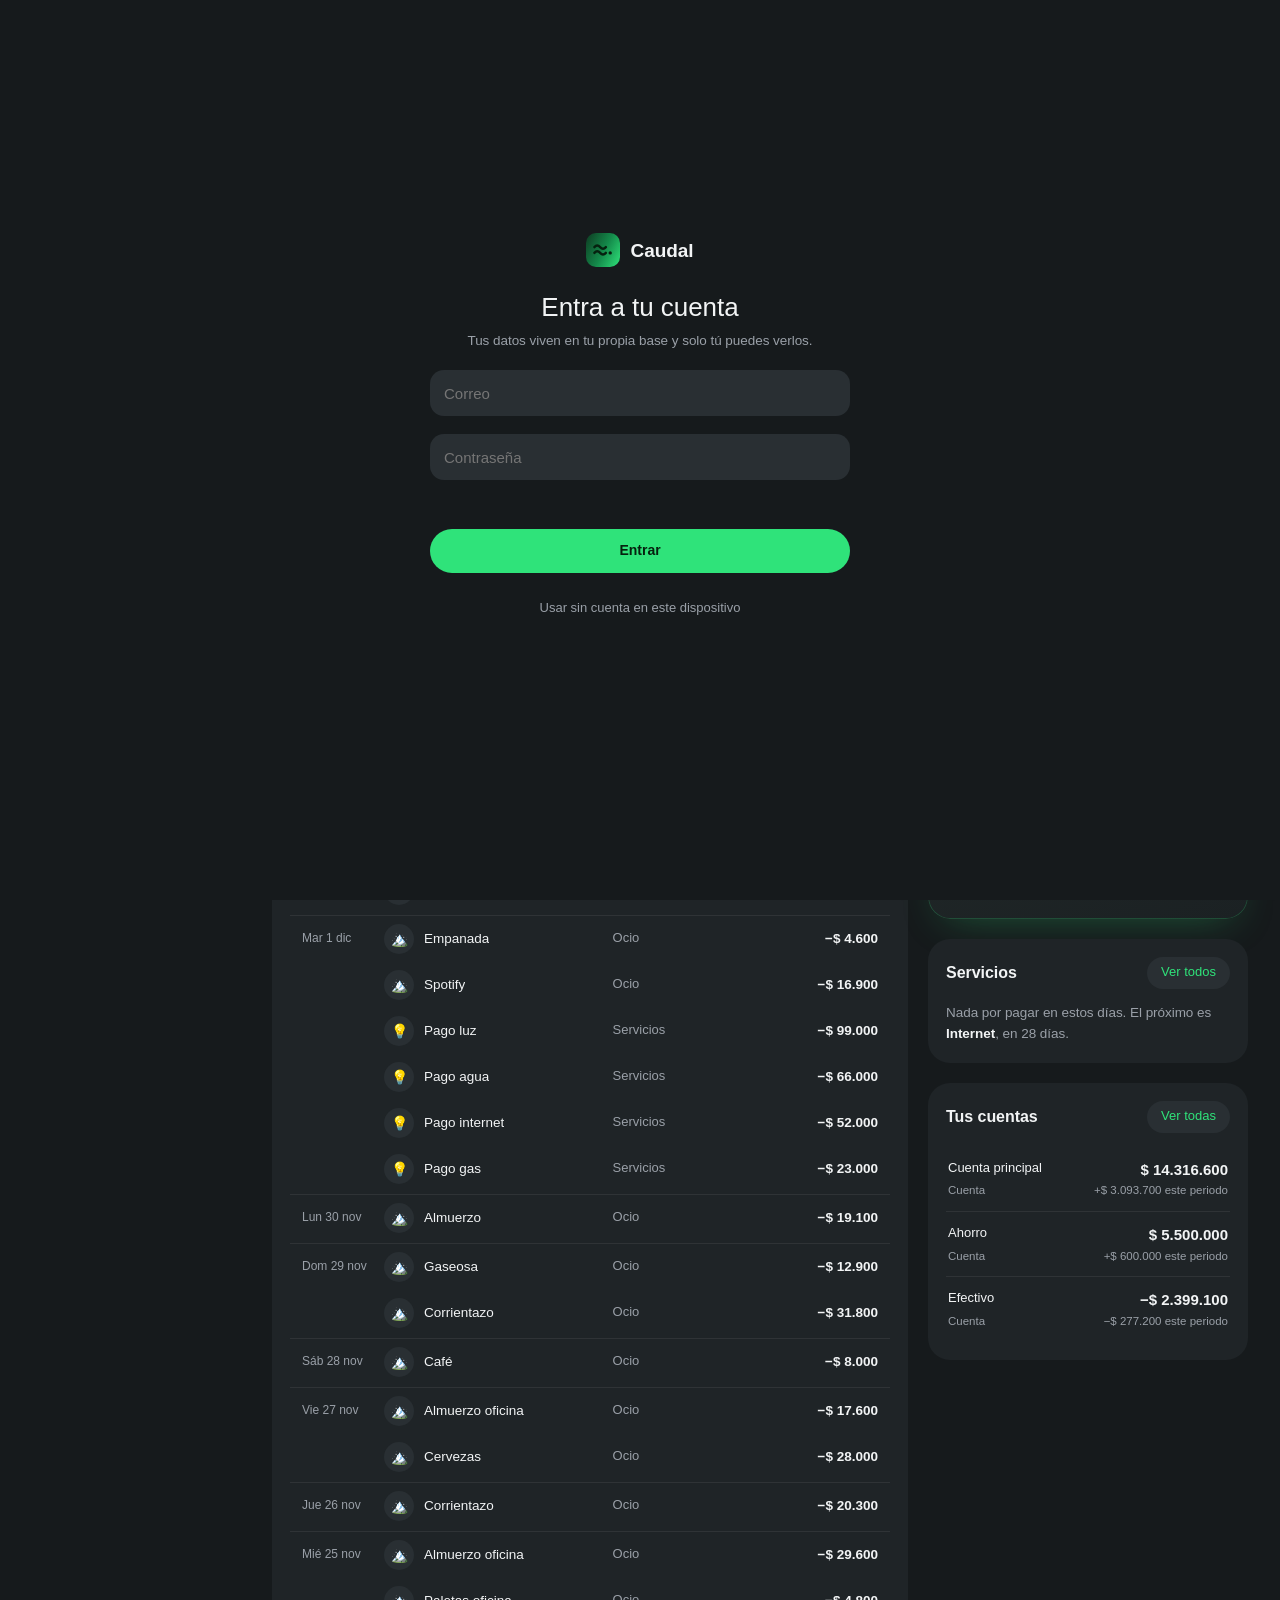
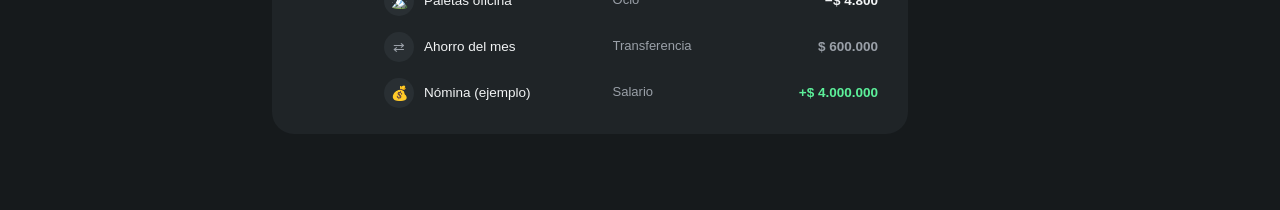
==== commit 6d3e7e0e: "Personas: apartar para pagar, voz con personas, Cómo va el mes y estilo verde - Apartar para pagarle" ====
--- a/index.html
+++ b/index.html
@@ -7,7 +7,7 @@
 <link rel="apple-touch-icon" href="apple-touch-icon.png">
 <link rel="icon" type="image/png" href="icon-192.png">
 <style>:root{padding-top:env(safe-area-inset-top,0px);padding-bottom:env(safe-area-inset-bottom,0px)}body{margin:0}[hidden]{display:none!important}img{max-width:100%}</style>
-<meta name="theme-color" content="#0B0C0F">
+<meta name="theme-color" content="#161A1C">
 <meta name="apple-mobile-web-app-status-bar-style" content="black-translucent">
 <script src="supabase.js"></script>
 </head>
@@ -20,7 +20,7 @@
    Caudal · hoja de estilos
    Concepto: banca oscura de bolsillo. Fondo gris carbón (no negro puro, se lee
    mejor y deja ver la profundidad), superficies que se aclaran al subir de
-   nivel y un solo color de marca, el verde lima, reservado para la acción
+   nivel y un solo color de marca, el verde con brillo, reservado para la acción
    principal y para lo que entra. Cada tipo de movimiento tiene color, flecha
    y signo propios, así se entiende aunque no se distinga el color.
 
@@ -32,10 +32,10 @@
 :root{
   color-scheme:dark;
   /* superficies: cada nivel un poco más claro que el anterior */
-  --bg:#0F1114;
-  --surface:#181B20;     /* tarjetas */
-  --surface-2:#22262C;   /* elementos dentro de tarjetas: botones, campos, mosaicos */
-  --surface-3:#2E333A;   /* elegido o presionado en controles neutros */
+  --bg:#161A1C;
+  --surface:#1F2427;     /* tarjetas */
+  --surface-2:#292F33;   /* elementos dentro de tarjetas: botones, campos, mosaicos */
+  --surface-3:#363D42;   /* elegido o presionado en controles neutros */
   --line:rgba(255,255,255,.07);
   --line-2:rgba(255,255,255,.13);
   /* texto */
@@ -43,18 +43,20 @@
   --muted:#9AA0A8;
   --faint:#767C86;
   /* marca y significado. Los mismos valores viven en paleta.js para las gráficas */
-  --brand:#7C3AED;       /* acción principal: morado oscuro */
-  --on-brand:#FFFFFF;    /* texto sobre morado */
+  --brand:#2FE37A;       /* acción principal: verde con brillo */
+  --on-brand:#06210F;    /* texto sobre el verde */
   --on-tc:#0F1114;       /* texto sobre el color de cada tipo de movimiento (claros) */
-  --in:#B49BFF;          /* ingreso: morado claro para que se lea sobre el fondo oscuro */
-  --out:#FF5C8A;         /* gasto */
-  --move:#5CC8FF;        /* transferencia: celeste, para no confundirse con el morado */
+  --in:#5CF09A;          /* ingreso: verde claro */
+  --out:#FF7A5C;         /* gasto: naranja, como la alerta de las referencias */
+  --move:#5CC8FF;        /* transferencia: celeste, para no confundirse con el verde */
+  --glow:rgba(47,227,122,.34); /* brillo de color de tarjetas, arcos y barras */
   --adjust:#FFB443;      /* ajuste de saldo */
   --pos:var(--in);
   --neg:var(--out);
   --warn:#FFB443;
-  --track:#2A2E35;       /* fondo de barras de progreso */
-  --hero:linear-gradient(118deg,#2E1065 0%,#5B21B6 50%,#7C3AED 100%);
+  --track:#30363B;       /* fondo de barras de progreso */
+  --hero:linear-gradient(118deg,#0E3B22 0%,#14894A 52%,#2FE37A 100%);   /* marca y logo */
+  --hero-card:radial-gradient(120% 150% at 92% -10%,rgba(47,227,122,.34) 0%,rgba(47,227,122,0) 58%),linear-gradient(160deg,#2A3230 0%,#1B2123 100%);  /* tarjeta principal: gris con brillo verde */
   /* forma */
   --font:-apple-system,BlinkMacSystemFont,"SF Pro Text","Segoe UI",Roboto,"Helvetica Neue",Arial,sans-serif;
   --r-card:22px;
@@ -166,14 +168,39 @@
 .hero-sub b{color:var(--ink);font-weight:600}
 .tile-v{font-size:24px;font-weight:600;letter-spacing:-.01em}
 .tile-s{font-size:12px;color:var(--muted)}
-/* tarjeta destacada en degradado morado, como la tarjeta del banco. Dentro de ella
-   se redefinen los colores de texto para que todo lo que contiene se lea en claro */
-.card.hero{background:var(--hero);color:var(--ink);--brand:#FFFFFF;--ink:#FFFFFF;--muted:rgba(255,255,255,.74);--faint:rgba(255,255,255,.56);--line:rgba(255,255,255,.16);--pos:#FFFFFF;--neg:#FFFFFF;--warn:#FFFFFF;--out:#FFFFFF;--in:rgba(255,255,255,.4);--track:rgba(255,255,255,.18)}
+/* tarjeta destacada: gris carbón con un brillo verde que nace de una esquina, como las referencias.
+   Dentro de ella se redefinen los colores de texto para que todo lo que contiene se lea en claro */
+.card.hero{background:var(--hero-card);color:var(--ink);box-shadow:inset 0 0 0 1px rgba(47,227,122,.22),0 14px 42px -18px var(--glow);--brand:#2FE37A;--on-brand:#06210F;--ink:#FFFFFF;--muted:rgba(255,255,255,.72);--faint:rgba(255,255,255,.54);--line:rgba(255,255,255,.14);--pos:#5CF09A;--neg:#FF9A7E;--warn:#FFC86B;--out:#FF8A6B;--in:#5CF09A;--track:rgba(255,255,255,.16)}
+/* resto de tarjetas con brillo: un velo de color en la esquina y un borde fino */
+.card.glow{background:radial-gradient(110% 130% at 100% 0%,rgba(47,227,122,.15) 0%,rgba(47,227,122,0) 55%),var(--surface);box-shadow:inset 0 0 0 1px rgba(47,227,122,.13)}
 .card.hero .pill{background:rgba(255,255,255,.16);color:var(--ink)}
+/* Cómo va el mes: arco con brillo, tres cifras y barra de porcentajes. --gc es el color del estado */
+.mes{--gc:var(--brand)}
+.mes.alto{--gc:var(--warn)}
+.mes.mucho{--gc:var(--out)}
+.mes-g{position:relative;width:min(100%,300px);margin:0 auto}
+.mes-g svg{display:block;width:100%;height:auto;overflow:visible}
+.mes-g .gv{position:absolute;left:0;right:0;bottom:2px;display:flex;flex-direction:column;align-items:center;gap:2px}
+.mes-g .pct{font-size:44px;font-weight:600;letter-spacing:-.03em;line-height:1;color:var(--gc);text-shadow:0 0 22px var(--gc)}
+.mes-g .cap{font-size:12px;color:var(--muted)}
+.mes-g .est{margin-top:4px;padding:3px 14px;border-radius:999px;font-size:12.5px;font-weight:600;color:var(--gc);background:rgba(255,255,255,.1);box-shadow:inset 0 0 0 1px rgba(255,255,255,.14)}
+.mes-cols{margin-top:2px}
+.mes-bar{height:10px}
+.mes-leg{display:grid;grid-template-columns:repeat(3,1fr);gap:8px}
+.mes-leg div{display:flex;flex-direction:column;gap:2px;min-width:0}
+.mes-leg span{display:flex;align-items:center;gap:6px;font-size:12px;color:var(--muted)}
+.mes-leg span i{display:inline-block;width:8px;height:8px;border-radius:50%}
+.mes-leg b{font-size:15px;font-weight:600}
+.mes-queda{display:flex;flex-wrap:wrap;align-items:baseline;gap:4px 10px;padding:10px 12px;border-radius:14px;background:rgba(255,255,255,.07)}
+.mes-queda span{font-size:12.5px;color:var(--muted)}
+.mes-queda b{font-size:18px;font-weight:600}
+.mes-queda small{margin-left:auto;font-size:12px;color:var(--muted)}
+.mes-otros{padding-top:2px}
+.mes-otros .lnk{color:var(--brand);font-weight:600}
 /* accesos rápidos de la tarjeta destacada: un toque para registrar cada tipo */
 .qa{display:grid;grid-template-columns:repeat(3,1fr);gap:8px;margin-top:2px}
 .qa button{display:flex;flex-direction:column;align-items:center;gap:6px;font-size:12px;font-weight:500}
-.qa-i{position:relative;width:46px;height:46px;border-radius:50%;display:grid;place-items:center;background:#0F1114;color:#F2F4F5;font-size:19px}
+.qa-i{position:relative;width:46px;height:46px;border-radius:50%;display:grid;place-items:center;background:rgba(10,14,12,.62);color:#F2F4F5;font-size:19px;box-shadow:inset 0 0 0 1px rgba(47,227,122,.28)}
 .qa.q4{grid-template-columns:repeat(4,1fr)}
 .qa-n{position:absolute;top:-3px;right:-3px;min-width:18px;height:18px;padding-inline:5px;border-radius:99px;background:var(--adjust);color:#0F1114;font-size:11px;font-weight:600;line-height:18px;font-style:normal}
 /* botones */
@@ -943,22 +970,22 @@
 <div class="tip" id="tip" role="tooltip"></div>
 
 <script>
-const BUILD = '20261115234820';
+const BUILD = '20261116235716';
 const SEED = {"settings": {"startDay": 25}, "accounts": [{"id": "efe", "name": "Efectivo", "group": "Dinero en efectivo", "order": 1, "groupOrder": 100, "hidden": false}, {"id": "banco", "name": "Cuenta principal", "group": "Cuenta bancaria", "order": 2, "groupOrder": 103, "hidden": false}, {"id": "ahorro", "name": "Ahorro", "group": "Ahorro", "order": 3, "groupOrder": 104, "hidden": false}], "categories": [{"id": "sal", "name": "Salario", "emoji": "💰", "type": "ingreso", "parentId": null, "order": 1, "hidden": false}, {"id": "extra", "name": "Dinero extra", "emoji": "💵", "type": "ingreso", "parentId": null, "order": 2, "hidden": false}, {"id": "casa", "name": "Mercado y casa", "emoji": "🏠", "type": "gasto", "parentId": null, "order": 3, "hidden": false}, {"id": "mercado", "name": "Mercado", "emoji": "🛒", "type": "gasto", "parentId": "casa", "order": 4, "hidden": false}, {"id": "carne", "name": "Carne", "emoji": "🥩", "type": "gasto", "parentId": "casa", "order": 5, "hidden": false}, {"id": "ocio", "name": "Ocio", "emoji": "🏔️", "type": "gasto", "parentId": null, "order": 6, "hidden": false}, {"id": "comida", "name": "Comida", "emoji": "🍿", "type": "gasto", "parentId": "ocio", "order": 7, "hidden": false}, {"id": "snacks", "name": "Snacks", "emoji": "🥨", "type": "gasto", "parentId": "ocio", "order": 8, "hidden": false}, {"id": "bebida", "name": "Bebida", "emoji": "🍻", "type": "gasto", "parentId": "ocio", "order": 9, "hidden": false}, {"id": "subs", "name": "Suscripciones", "emoji": "🎧", "type": "gasto", "parentId": "ocio", "order": 10, "hidden": false}, {"id": "uber", "name": "Uber, taxi etc", "emoji": "🚖", "type": "gasto", "parentId": "ocio", "order": 11, "hidden": false}, {"id": "trans", "name": "Transporte", "emoji": "🛵", "type": "gasto", "parentId": null, "order": 12, "hidden": false}, {"id": "gaso", "name": "Gasolina", "emoji": "⛽️", "type": "gasto", "parentId": "trans", "order": 13, "hidden": false}, {"id": "serv", "name": "Servicios", "emoji": "💡", "type": "gasto", "parentId": null, "order": 14, "hidden": false}, {"id": "luz", "name": "Luz", "emoji": "💡", "type": "gasto", "parentId": "serv", "order": 15, "hidden": false}, {"id": "agua", "name": "Agua", "emoji": "🚿", "type": "gasto", "parentId": "serv", "order": 16, "hidden": false}, {"id": "gas", "name": "Gas", "emoji": "⏲️", "type": "gasto", "parentId": "serv", "order": 17, "hidden": false}, {"id": "net", "name": "Internet", "emoji": "🛜", "type": "gasto", "parentId": "serv", "order": 18, "hidden": false}, {"id": "edu", "name": "Educación", "emoji": "📚", "type": "gasto", "parentId": null, "order": 19, "hidden": false}, {"id": "otros", "name": "Otros", "emoji": "🔄", "type": "gasto", "parentId": null, "order": 20, "hidden": false}]};
 /* ---------- paleta para lo que se dibuja desde JavaScript ----------
    Las gráficas SVG y las leyendas no pueden leer las variables de styles.css
    en sus atributos, así que los colores viven aquí con los mismos valores.
    Si cambias un color, cámbialo en los dos lugares. */
 const PAL = {
-  lima:'#B49BFF',      // ingresos y lo que va bien (morado claro; la marca es morado oscuro)
-  rosa:'#FF5C8A',      // gastos y lo que se pasa del límite
+  lima:'#5CF09A',      // ingresos y lo que va bien (verde claro; la marca es el verde con brillo)
+  rosa:'#FF7A5C',      // gastos y lo que se pasa del límite
   lavanda:'#5CC8FF',   // transferencias y ahorro (celeste)
   ambar:'#FFB443',     // avisos y ajustes
   agua:'#3FBF8F',
-  coral:'#FF8A5C',
+  coral:'#C9A0FF',
   gris:'#9AA0A8',
   tinta:'#F2F4F5',     // texto
-  superficie:'#181B20', // fondo de tarjeta (borde de puntos en las gráficas)
+  superficie:'#1F2427', // fondo de tarjeta (borde de puntos en las gráficas)
   velo: a => 'rgba(255,255,255,' + a + ')' // líneas de rejilla y referencias tenues
 };
 /* orden fijo para series, cuentas y categorías: lima primero, gris al final */
@@ -1316,7 +1343,7 @@
   if (t.type === 'transferencia') {
     const b = accById(t.toAccountId);
     icon = '<div class="ico"><svg width="18" height="18" viewBox="0 0 24 24" fill="none" stroke="currentColor" stroke-width="1.8" stroke-linecap="round" stroke-linejoin="round"><path d="M7 7h12l-3-3M17 17H5l3 3"/></svg></div>';
-    title = 'Transferencia'; sub = (a ? a.name : '?') + ' → ' + (b ? b.name : '?'); amt = money(t.amount); cls = 'muted';
+    title = t.lig ? 'Plata apartada' : 'Transferencia'; sub = t.lig ? 'Se queda en ' + (b ? accShort(b.id) : '?') + ' · ya es suya' : (a ? a.name : '?') + ' → ' + (b ? b.name : '?'); amt = money(t.amount); cls = 'muted';
   } else if (t.type === 'ajuste') {
     icon = '<div class="ico">±</div>'; title = t.src === 'cuadre' ? 'Cuadre de cuenta' : 'Ajuste de saldo'; sub = a ? a.name : ''; amt = money(t.amount, true); cls = 'muted';
   } else {
@@ -1336,37 +1363,13 @@
   return '<div class="qa' + (n >= 0 ? ' q4' : '') + '">' + ['gasto', 'ingreso', 'transferencia'].map(k => '<button type="button" data-add="' + k + '"><span class="qa-i">' + tipoIcono(k, 20) + '</span>' + TIPOS[k].corto + '</button>').join('') +
     (n >= 0 ? '<button type="button" data-billall><span class="qa-i">🧾' + (n ? '<i class="qa-n">' + n + '</i>' : '') + '</span>Servicios</button>' : '') + '</div>'; };
 function vInicio(p){
-  const { inc, exp } = totals(p);
-  const today = iso(new Date());
-  const isCurrent = today >= p.s && today <= p.e;
-  const budget = expenseBudgetTotal(p);
-  const N = daysIn(p), ti = todayIdx(p);
+  const { inc, exp } = totals(p), today = iso(new Date());
   const head = '<div class="hello"><h1>Hola' + (userName() ? ', <em>' + esc(userName()) + '</em>' : '') + '</h1><p>Así va tu dinero del ' + fmtShort(p.start) + ' al ' + fmtShort(p.end) + '</p></div>';
   let out = '';
   const demo = offlineBanner() + installBanner() + pasosCard() + (!S.demo ? '' : '<div class="banner"><span><b>Estos son datos de ejemplo</b> para que veas cómo funciona. Cuando quieras, arma tu Caudal con tus cuentas reales.</span><span style="display:flex;gap:6px;flex-wrap:wrap"><button class="btn sm" id="bienvenida">Configurar mi Caudal</button><button class="btn sm ghost" data-go="ajustes" data-sec="datos">Importar respaldo</button></span></div>');
-  const saleW = inc ? Math.min(100, exp / inc * 100) : (exp ? 100 : 0);
-  const rate = inc ? Math.round((inc - exp) / inc * 100) : null;
   out += semanalCard() + inboxCard() + pendingCard() + movesCard() + (iaBanner() || diaPagoBanner() || interesesBanner() || cuadreReminder() || aiNudges());
   const notices = out; out = '';
-  const bexp = budget > 0 ? dailyExp(p, true).reduce((a, v) => a + v, 0) : exp, outPlan = exp - bexp;
-  const flow = '<div class="stats3"><div><span><i style="background:var(--in)"></i>Entra</span><b class="num">' + money(inc) + '</b></div><div><span><i style="background:var(--out)"></i>Sale</span><b class="num">' + money(exp) + '</b></div>' +
-    '<div><span>Ahorro</span><b class="num">' + (rate !== null ? rate + '%' : '—') + '</b></div></div>';
-  if (budget > 0 && isCurrent) {
-    /* lo primero: cuánto queda para gastar */
-    const pl = planFor(p), R = pl ? planReal(pl, p) : null, left = pl ? planQueda(pl, p, R) : budget - bexp, daysLeft = N - ti, usedW = Math.min(100, bexp / budget * 100);
-    const fx = !pl ? [] : pl.items.filter(i => isFijo(i) && !fijoPaid(R.r[i.id] || 0, itemBudget(pl, i, p))).map(i => ({ i, f:Math.max(0, itemBudget(pl, i, p) - (R.r[i.id] || 0)) })).filter(x => x.f > 0);
-    const fijoLeft = fx.reduce((a, x) => a + x.f, 0);
-    out += '<section class="card glow hero"><div class="card-h"><span class="label">Te queda para gastar</span><span class="pill">Día ' + (ti + 1) + ' de ' + N + '</span></div>' +
-      '<div class="big num ' + (left < 0 ? 'neg' : '') + '">' + (left < 0 ? '<small>−</small>' : '') + '<small>$</small>' + nf.format(Math.abs(left)) + '</div>' +
-      '<p class="hero-sub num">' + daysLeft + (daysLeft === 1 ? ' día' : ' días') + ' para el cierre</p>' +
-      '<div class="flowbar" aria-hidden="true"><i style="width:' + usedW.toFixed(1) + '%;background:var(--out)"></i><i style="flex:1;background:var(--track)"></i></div>' +
-      (fijoLeft > 0 ? '<p class="note" style="padding:0;margin:10px 0 0">Incluye ' + money(fijoLeft) + ' de pagos fijos por hacer (' + esc(fx.map(x => x.i.name).join(', ')) + ').</p>' : '') +
-      (R && (R.out > 0 || R.fromSaved > 0) ? '<p class="note" style="padding:0;margin:4px 0 0">' + (R.out > 0 ? 'Fuera del plan: <b class="warn">' + money(R.out) + '</b>' : '') + (R.out > 0 && R.fromSaved > 0 ? ' · ' : '') + (R.fromSaved > 0 ? 'pagado con tus ahorros: ' + money(R.fromSaved) : '') + '</p>' : '') + accesos() + '</section>';
-  } else {
-    out += '<section class="card glow hero"><div class="card-h"><span class="label">Sin gastar este periodo</span><span class="pill">' + (isCurrent ? 'Día ' + (ti + 1) + ' de ' + N : 'Cerrado') + '</span></div>' +
-      '<div class="big num">' + (inc - exp < 0 ? '<small>−</small>' : '') + '<small>$</small>' + nf.format(Math.abs(inc - exp)) + '</div>' +
-      '<div class="flowbar" aria-hidden="true"><i style="width:' + saleW.toFixed(1) + '%;background:var(--out)"></i><i style="flex:1;background:var(--in)"></i></div>' + flow + accesos() + '</section>';
-  }
+  out += mesCard(p); /* entró, salió y quedó en un solo bloque (mes.js) */
   const hero = out + deudasInicio(p); out = ''; /* las deudas van justo después del saldo */
   const bud = budCard(p), ases = '', bills = billsCard() + upcomingCard();
 
@@ -1427,7 +1430,7 @@
 }
 function txCells(t){
   const a = accById(t.accountId), nm = id => { const z = accById(id); return z ? accShort(z.id) : '?'; };
-  if (t.type === 'transferencia') return { ico:'⇄', desc:t.note || 'Transferencia', cat:'Transferencia', acc:nm(t.accountId) + ' → ' + nm(t.toAccountId), amt:money(t.amount), cls:'muted' };
+  if (t.type === 'transferencia') return { ico:'⇄', desc:t.note || 'Transferencia', cat:t.lig ? 'Plata apartada' : 'Transferencia', acc:t.lig ? 'Se queda en ' + nm(t.toAccountId) : nm(t.accountId) + ' → ' + nm(t.toAccountId), amt:money(t.amount), cls:'muted' };
   if (t.type === 'ajuste') return { ico:'±', desc:t.src === 'cuadre' ? 'Cuadre de cuenta' : t.note === 'Saldo inicial' ? 'Saldo inicial' : 'Ajuste de saldo', cat:'Ajuste', acc:a ? accShort(a.id) : '', amt:money(t.amount, true), cls:'muted' };
   const c = cat(t.categoryId), pc = parentOf(c);
   return { ico:(c && c.emoji) || (pc && pc.emoji) || '•', desc:t.note || (c ? c.name : 'Sin categoría'), cat:c ? (c.parentId && pc ? pc.name + ' › ' + c.name : c.name) : 'Sin categoría',
@@ -2209,7 +2212,8 @@
   const v = Math.round(Math.abs(+(x && x.ajena) || 0)); if (type !== 'gasto' || !v || v >= amount) return {};
   return { ajena:v, ajenaPaid:!!x.ajenaPaid, ajenaTo:accById(x.ajenaTo) && !isCard(accById(x.ajenaTo)) && !esDeuda(accById(x.ajenaTo)) ? x.ajenaTo : null };
 }
-function clean1(x, L){
+function clean1(x, L, conPersonas){
+  if (conPersonas && x && x.type === 'persona') return personaIA(x);
   const type = ['gasto','ingreso','transferencia'].includes(x && x.type) ? x.type : 'gasto';
   const amount = Math.round(Math.abs(+(x && x.amount) || 0)); if (!amount) return null;
   let c = type === 'transferencia' ? null : cat(x.categoryId);
@@ -2224,7 +2228,7 @@
     cv.getContext('2d').drawImage(bmp, 0, 0, cv.width, cv.height);
     return await new Promise(r => cv.toBlob(b => r(b || file), 'image/jpeg', .85)); } catch (_) { return file; }
 }
-async function aiParse(text, files){
+async function aiParse(text, files, conPersonas){
   const L = learn(), now = new Date();
   const hint = k => k.note + ' → ' + catPath(topKey(k.cats));
   const freq = Object.values(L.notes).sort((a, b) => b.n - a.n).slice(0, 60), seenN = new Set(freq.map(k => k.note));
@@ -2241,16 +2245,17 @@
     '- note: descripción corta en español (comercio o concepto), sin el monto.\n' +
     '- Foto de recibo o factura: un solo movimiento por recibo con el TOTAL pagado, note = nombre del comercio, date = fecha del recibo si aparece.\n' +
     '- Notificación bancaria: monto del movimiento (nunca el saldo disponible), comercio y fecha.\n' +
+    (conPersonas ? personaPrompt() : '') +
     '- ajena: si pagó algo y una parte era de otra persona ("200 eran de Juan", "me pasaron 200 de eso", "le tocaba la mitad a mi hermano"), amount es el TOTAL que pagó y ajena el valor de la parte de la otra persona; ajenaPaid true si ya se la devolvió, y ajenaTo el id de la cuenta donde le llegó si lo dice (si no, null). Si no aplica, ajena 0. No crees un ingreso aparte por esa devolución.\n' +
     '- pending: true si el usuario no está seguro del valor ("como", "más o menos", "aprox", "por ahí", "no me acuerdo bien"); si no, false.\n\n' +
     'Categorías (id | tipo | nombre):\n' + catList() + '\n\nCuentas (id | nombre | grupo):\n' + S.accounts.filter(a => !a.hidden).map(a => a.id + ' | ' + a.name + ' | ' + a.group).join('\n') +
     '\n\nAsí suele clasificar el usuario (nota → categoría):\n' + hints +
-    '\n\nResponde SOLO con JSON: {"items":[{"type":"gasto","amount":0,"date":"YYYY-MM-DD","categoryId":"","accountId":null,"toAccountId":null,"note":"","pending":false,"ajena":0,"ajenaPaid":false,"ajenaTo":null}]}\n\nContenido del usuario:\n<<<\n' + (text || '(sin texto, ver imagen)') + '\n>>>';
+    '\n\nResponde SOLO con JSON: {"items":[{"type":"gasto","amount":0,"date":"YYYY-MM-DD","categoryId":"","accountId":null,"toAccountId":null,"note":"","pending":false,"ajena":0,"ajenaPaid":false,"ajenaTo":null}]} (solo si es una persona: {"type":"persona","pt":"debo","persona":"Nombre","amount":0,"date":"YYYY-MM-DD","accountId":null})\n\nContenido del usuario:\n<<<\n' + (text || '(sin texto, ver imagen)') + '\n>>>';
   const opts = { modelTier:files.length ? 'default' : 'quick', cache:false };
   if (files.length) opts.images = await Promise.all(files.map(shrink));
   const r = SAMPLE ? await SAMPLE.json(prompt, opts) : await iaCall(prompt, true, opts.images);
   const arr = Array.isArray(r) ? r : (r && r.items) || [];
-  return arr.map(x => clean1(x, L)).filter(Boolean);
+  return arr.map(x => clean1(x, L, conPersonas)).filter(Boolean);
 }
 const aiErr = e => ({ no_credits:'Se acabaron los créditos de la IA. Recárgalos en console.anthropic.com (Billing) y vuelve a intentar.', not_granted:'Para usar la IA acepta el permiso cuando aparezca. Si lo rechazaste, recarga la página.', rate_limited:'Llegaste al límite de la IA gratuita por ahora. Espera un rato y vuelve a intentar.', invalid_json:'No pude leer la respuesta de la IA. Intenta de nuevo.', images_unavailable:'Aquí no puedo enviar fotos a la IA.', image_rejected:'No pude abrir esa imagen. Prueba con una foto JPG o PNG.', cancelled:'Cancelado.', network:'No pude llegar a la IA: revisa tu conexión a internet e intenta de nuevo.' }[e && e.code] || 'No pude conectar con la IA (' + ((e && e.code) || 'error') + ').');
 
@@ -2258,7 +2263,7 @@
 let SM = null, REC = null;
 const MIC = '<svg width="18" height="18" viewBox="0 0 24 24" fill="none" stroke="currentColor" stroke-width="1.8" stroke-linecap="round" stroke-linejoin="round"><rect x="9" y="3" width="6" height="11" rx="3"/><path d="M5 11a7 7 0 0 0 14 0M12 18v3"/></svg>';
 const SPARK = '<svg width="18" height="18" viewBox="0 0 24 24" fill="none" stroke="currentColor" stroke-width="1.8" stroke-linejoin="round"><path d="M12 3l1.8 5.2L19 10l-5.2 1.8L12 17l-1.8-5.2L5 10l5.2-1.8z"/><path d="M19 15l.7 2 2 .7-2 .7-.7 2-.7-2-2-.7 2-.7z"/></svg>';
-const EXAMPLES = ['almuerzo 25 mil y taxi 12', 'ayer mercado 180 mil con la tarjeta', 'me pagaron el salario 4 millones', 'Bancolombia: Compraste $45.900 en EXITO CALLE 80 con tu T.Deb *1234, el 11/10/2026 a las 13:20.'];
+const EXAMPLES = ['almuerzo 25 mil y taxi 12', 'ayer mercado 180 mil con la tarjeta', 'me pagaron el salario 4 millones', 'le debo 100 mil a Laura', 'Pedro me dejó 50 mil', 'Bancolombia: Compraste $45.900 en EXITO CALLE 80 con tu T.Deb *1234, el 11/10/2026 a las 13:20.'];
 
 function smartOpen(mode){
   SM = { text:SM && !SM.items ? SM.text : '', files:[], items:null, busy:false, origin:'smart' };
@@ -2277,7 +2282,7 @@
     '<div class="err" id="sm-err" style="margin-top:0">' + esc(msg || '') + '</div>' +
     '<button class="btn block" id="sm-go"' + (SM.busy ? ' disabled' : '') + '>' + (SM.busy ? 'Leyendo…' : 'Analizar') + '</button>' +
     '<div class="field"><span class="label">Prueba con</span><div class="pills">' + EXAMPLES.map((x, i) => '<button class="pill ex" data-ex="' + i + '">' + esc(x.length > 34 ? 'Notificación de Bancolombia' : x) + '</button>').join('') + '</div></div>' +
-    '<p class="note" style="padding:0">Puedes escribir varios a la vez. Uso tu historial para elegir categoría y cuenta, y la IA cuando hace falta o hay una foto. Siempre revisas antes de guardar.</p></div>';
+    '<p class="note" style="padding:0">Puedes escribir varios a la vez, también lo de personas ("le debo…", "me dejó…", "le presté…", "le pagué…", "aparté… para…"). Uso tu historial para elegir categoría y cuenta, y la IA cuando hace falta o hay una foto. Siempre revisas antes de guardar.</p></div>';
   if ($('#sheet').hidden) openSheet(h); else { $('#sheet').innerHTML = '<div class="grab"></div>' + h; $('#sheet').classList.remove('t-gasto', 't-ingreso', 't-transferencia', 't-ajuste'); }
 }
 function startVoice(){
@@ -2301,11 +2306,11 @@
   const text = SM.text.trim();
   if (!text && !SM.files.length) return drawSmart('Escribe algo, dicta o adjunta una foto.');
   let items = [], engine = 'local';
-  if (!SM.files.length && !force) items = localParse(text);
-  const need = force || SM.files.length || !items.length || items.some(i => i.type !== 'transferencia' && !i.categoryId);
+  if (!SM.files.length && !force) { const pr = personaParse(text); items = pr.items.length ? pr.items.concat(pr.resto ? localParse(pr.resto) : []) : localParse(text); }
+  const need = force || SM.files.length || !items.length || items.some(i => i.type !== 'transferencia' && i.type !== 'persona' && !i.categoryId);
   if (need && aiOn()) {
     SM.busy = true; if (!SM.items) drawSmart(); else drawReview();
-    try { const r = await aiParse(text, SM.files); if (r.length) { items = r; engine = 'ia'; } }
+    try { const r = await aiParse(text, SM.files, true); if (r.length) { items = r; engine = 'ia'; } }
     catch (e) { SM.busy = false; if (!items.length) return SM.items ? drawReview(aiErr(e)) : drawSmart(aiErr(e)); }
     SM.busy = false;
   } else if (need && SM.files.length) return drawSmart('Leer fotos necesita la IA, que no está disponible en esta vista.');
@@ -2331,6 +2336,7 @@
   let h = '<div class="sheet-h"><b id="sheet-title">Revisa y guarda</b><button class="x" data-close aria-label="Cerrar">✕</button></div><div class="form">' +
     '<p class="insight" style="margin-top:-6px">' + n + (n === 1 ? ' movimiento' : ' movimientos') + ' · ' + src + '. Corrige lo que haga falta.</p>';
   SM.items.forEach((it, i) => {
+    if (it.type === 'persona') { h += rvPersona(it, i); return; }
     const tsel = ['gasto','ingreso','transferencia'].map(k => '<option value="' + k + '"' + (it.type === k ? ' selected' : '') + '>' + { gasto:'Gasto', ingreso:'Ingreso', transferencia:'Transferencia' }[k] + '</option>').join('');
     h += '<div class="rv' + (it.err ? ' bad' : '') + '"><div class="rv-top"><select class="rv-type" data-rv="' + i + '" data-f="type" aria-label="Tipo">' + tsel + '</select>' +
       '<div class="rv-amt"><span>$</span><input inputmode="numeric" class="num" data-rv="' + i + '" data-f="amount" value="' + (it.amount ? nf.format(it.amount) : '') + '" aria-label="Valor"></div>' +
@@ -2377,6 +2383,7 @@
   S.cardMap = S.cardMap || {};
   const hechos = [];
   for (const it of items) {
+    if (it.type === 'persona') continue; /* lo de personas se guarda aparte (voz-personas.js) */
     const t = { id:uid(), type:it.type, amount:it.amount, date:it.date, ts:Date.now(), accountId:it.accountId, note:(it.note || '').trim(), src:it.src || 'ia' };
     if (it.type === 'transferencia') t.toAccountId = it.toAccountId; else { t.categoryId = it.categoryId; if (it.pending) t.pending = true; }
     if (it.type === 'gasto' && it.fund && cardOf(it.accountId)) t.fund = it.fund;
@@ -2393,7 +2400,8 @@
 /* borra movimientos con lo que depende de ellos: las demás partes del mismo gasto dividido,
    el traslado pendiente que generaron y lo que te devolvieron de una parte ajena */
 function txBorrar(ids){
-  const del = new Set(ids), grps = new Set(S.transactions.filter(x => del.has(x.id) && x.grp).map(x => x.grp));
+  const del = new Set(ids); { const ligs = new Set(S.transactions.filter(x => del.has(x.id) && x.lig).map(x => x.lig)); if (ligs.size) S.transactions.forEach(x => { if (x.lig && ligs.has(x.lig)) del.add(x.id); }); } /* un apartado se borra completo */
+  const grps = new Set(S.transactions.filter(x => del.has(x.id) && x.grp).map(x => x.grp));
   S.transactions.forEach(x => { if (x.grp && grps.has(x.grp)) del.add(x.id); });
   const ajena = new Set(S.transactions.filter(x => del.has(x.id) && x.src === 'ajena').map(x => x.id));
   S.transactions = S.transactions.filter(x => !del.has(x.id) && !(del.has(x.auto) && x.pending && x.type === 'transferencia') && !(ajena.has(x.auto) && x.src === 'deuda'));
@@ -2402,17 +2410,22 @@
   let bad = false;
   SM.items.forEach(it => { it.err = '';
     if (!it.amount) it.err = 'Falta el valor.';
+    else if (it.type === 'persona') { if (!(it.persona || '').trim()) it.err = 'Escribe con quién es.'; else if (it.pt !== 'debo' && !accById(it.accountId)) it.err = 'Elige la cuenta.'; }
     else if (it.type !== 'transferencia' && !it.categoryId) it.err = 'Elige una categoría.';
     else if (it.type === 'transferencia' && (!it.toAccountId || it.toAccountId === it.accountId)) it.err = 'Elige una cuenta de destino distinta.';
     else if (it.type === 'gasto' && it.ajena && it.ajena >= it.amount) it.err = 'La parte de la otra persona no puede ser todo el gasto.';
     if (it.err) bad = true; });
   if (bad) return drawReview();
-  const hechos = guardarItems(SM.items), last = hechos[hechos.length - 1];
+  /* lo de personas se aplica primero y, si algo falla, se deshace todo para no dejar la mitad guardada */
+  const msgs = [], snapT = S.transactions.slice(), snapA = S.accounts.slice();
+  for (const it of SM.items.filter(x => x.type === 'persona')) { const r = personaVozAplicar(it);
+    if (r.err) { S.transactions = snapT; S.accounts = snapA; it.err = r.err; return drawReview(); } msgs.push(r.msg); if (it.accountId) S.lastAccount = it.accountId; }
+  const hechos = guardarItems(SM.items.filter(x => x.type !== 'persona')), last = hechos[hechos.length - 1];
   if (SM.origin === 'inbox') S.inbox = (S.inbox || []).filter(x => !SM.items.some(it => it.inboxId === x.id) && !SM.discarded?.includes(x.id));
   save();
   const n = SM.items.length, back = SM.retAcc; SM = null; closeSheet(); render();
   if (back) setTimeout(() => accSheet(back), 300);
-  toast((last && budgetMsg(last)) || (n + (n === 1 ? ' movimiento guardado' : ' movimientos guardados')), 3200);
+  toast((last && budgetMsg(last)) || (n === 1 && msgs.length ? msgs[0] : n + (n === 1 ? ' movimiento guardado' : ' movimientos guardados')), 3200);
 }
 
 /* ----- alertas de presupuesto ----- */
@@ -2446,17 +2459,23 @@
 
 /* Frecuentes de un toque y pagos programados (suscripciones y cobros fijos). */
 /* ----- frecuentes: un toque ----- */
+/* movimientos que repites cada tanto, aunque no valgan lo mismo: misma nota y categoría (o mismas cuentas en una transferencia) en los últimos 6 meses.
+   Al tocarlos se llena todo con lo de la última vez y el valor queda listo para cambiarlo. */
 function frequent(type){
-  const since = iso(new Date(Date.now() - 90 * 864e5)), g = {};
-  for (const t of S.transactions) { if (t.type !== type || !t.note || t.date < since || !t.categoryId) continue;
-    const k = norm(t.note) + '|' + t.categoryId + '|' + t.accountId; const e = g[k] = g[k] || { t, n:0, amts:[] }; e.n++; e.amts.push(t.amount); }
-  return Object.values(g).filter(e => e.n >= 2).sort((a, b) => b.n - a.n).slice(0, 6).map(e => { const a = e.amts.sort((x, y) => x - y); return { note:e.t.note, categoryId:e.t.categoryId, accountId:e.t.accountId, amount:a[Math.floor(a.length / 2)] }; });
+  const since = iso(new Date(Date.now() - 180 * 864e5)), g = {};
+  for (const t of S.transactions) { if (t.type !== type || t.date < since || !t.note || t.grp || t.src === 'programado' || hiddenTx(t)) continue;
+    if (type === 'transferencia') { if (esDeuda(accById(t.accountId)) || esDeuda(accById(t.toAccountId)) || t.lig) continue; } else if (!t.categoryId) continue;
+    const k = norm(t.note) + '|' + (type === 'transferencia' ? t.accountId + '|' + t.toAccountId : t.categoryId);
+    const e = g[k] = g[k] || { n:0, last:t }; e.n++; if (t.date > e.last.date || (t.date === e.last.date && (t.ts || 0) > (e.last.ts || 0))) e.last = t; }
+  const reciente = d => d >= iso(new Date(Date.now() - 45 * 864e5)) ? 2 : 1;
+  return Object.values(g).filter(e => e.n >= 2).sort((a, b) => b.n * reciente(b.last.date) - a.n * reciente(a.last.date) || b.last.date.localeCompare(a.last.date)).slice(0, 8)
+    .map(e => ({ note:e.last.note, categoryId:e.last.categoryId, accountId:e.last.accountId, toAccountId:e.last.toAccountId || null, amount:e.last.amount }));
 }
 let FQ = [];
 function freqChips(){
-  if (!F || F.id || (F.type !== 'gasto' && F.type !== 'ingreso')) return '';
+  if (!F || F.id || (F.type !== 'gasto' && F.type !== 'ingreso' && F.type !== 'transferencia')) return '';
   FQ = frequent(F.type); if (!FQ.length) return '';
-  return '<div class="field"><span class="label">Frecuentes · un toque</span><div class="pills">' + FQ.map((q, i) => '<button type="button" class="pill" data-fq="' + i + '">' + esc(q.note.length > 22 ? q.note.slice(0, 21) + '…' : q.note) + ' · ' + short(q.amount) + '</button>').join('') + '</div></div>';
+  return '<div class="field"><span class="label">Repetir uno anterior · cambia el valor si hace falta</span><div class="pills">' + FQ.map((q, i) => '<button type="button" class="pill" data-fq="' + i + '">' + esc(q.note.length > 22 ? q.note.slice(0, 21) + '…' : q.note) + ' · ' + short(q.amount) + '</button>').join('') + '</div></div>';
 }
 
 /* ----- pagos programados ----- */
@@ -2768,7 +2787,7 @@
   if (d.sug) { const s = SUG[+d.sug]; if (s) recForm({ ...s, id:null, active:true }); return; }
   if (d.rt && RF) { RF.type = d.rt; RF.name = $('#r-name').value; RF.amount = leerPesos($('#r-amt').value); RF.day = +$('#r-day').value; RF.accountId = $('#r-acc').value; RF.categoryId = ''; closeSheetNow(); return recForm(RF); }
   if (el.id === 'r-del' && RF) { S.recurring = (S.recurring || []).filter(r => r.id !== RF.id); save(); closeSheet(); render(); return toast('Pago programado eliminado'); }
-  if (d.fq && F) { const q = FQ[+d.fq]; if (!q) return; syncForm(); const c = cat(q.categoryId); F.amount = q.amount; F.note = q.note; F.accountId = q.accountId; F.parent = c ? (c.parentId || c.id) : null; F.sub = c && c.parentId ? c.id : null; return drawForm(); }
+  if (d.fq && F) { const q = FQ[+d.fq]; if (!q) return; syncForm(); const c = cat(q.categoryId); F.amount = q.amount; F.note = q.note; F.accountId = q.accountId; F.parent = c ? (c.parentId || c.id) : null; F.sub = c && c.parentId ? c.id : null; if (F.type === 'transferencia') F.toAccountId = q.toAccountId; drawForm(); setTimeout(() => { const i = $('#f-amt'); if (i) { i.focus(); try { i.select(); } catch (_) {} } }, 60); return; }
   if (el.id === 'go-smart') { closeSheetNow(); return smartOpen('texto'); }
   if (!SM) return;
   if (el.id === 'sm-go') return smartGo();
@@ -2789,6 +2808,8 @@
   if (t.dataset && t.dataset.rv !== undefined && SM && SM.items) {
     const it = SM.items[+t.dataset.rv], f = t.dataset.f; if (!it) return;
     if (f === 'amount') it.amount = leerPesos(t.value);
+    else if (f === 'pt') { it.pt = t.value; drawReview(); }
+    else if (f === 'persona') it.persona = t.value.trim();
     else if (f === 'type') { it.type = t.value; it.categoryId = it.type === 'transferencia' ? null : cat(guess(it.note, it.type, learn()).cat) ? guess(it.note, it.type, learn()).cat : null; drawReview(); }
     else it[f] = t.value || null;
   }
@@ -4323,7 +4344,7 @@
   const l = lastCuadre(id); if (!l) return 'Sin cuadrar';
   const d = daysAgo(l.date); return d <= 0 ? 'Cuadrada hoy' : d === 1 ? 'Cuadrada ayer' : 'Cuadrada hace ' + d + ' días';
 }
-const hiddenTx = t => t.type === 'ajuste' && !t.amount; // marcas de cuadre sin diferencia
+const hiddenTx = t => (t.type === 'ajuste' && !t.amount) || (t.lig && t.src === 'deuda'); // marcas de cuadre sin diferencia y el pago interno de un apartado (se ve como una sola línea)
 
 function accSheet(id, prefill){
   const a = accById(id); if (!a) return;
@@ -5577,14 +5598,27 @@
   ['preste', 'Le presté a alguien', 'Sale de tu cuenta y queda por cobrar. No suma a tu disponible hasta que te pague.']
 ];
 let DN = null;
+/* lo que ya registraste con personas, para repetirlo con un toque (el valor queda listo para cambiarlo): lo más reciente de cada tipo y persona */
+function deudaRepetir(){
+  const P = deudaAcc('pagar'), C = deudaAcc('cobrar'), Z = deudaAcc('pausa'), vistos = new Set(), r = [];
+  for (const t of S.transactions.slice().sort((a, b) => (b.ts || 0) - (a.ts || 0))) {
+    if (!t.persona || t.src === 'deuda' || t.lig) continue;
+    const tipo = Z && t.type === 'ajuste' && t.accountId === Z.id && t.amount < 0 ? 'debo' : P && t.type === 'transferencia' && t.accountId === P.id ? 'guardo' : C && t.type === 'transferencia' && t.toAccountId === C.id ? 'preste' : null;
+    if (!tipo) continue; const k = tipo + '|' + normP(t.persona); if (vistos.has(k)) continue; vistos.add(k);
+    r.push({ tipo, persona:t.persona.trim(), amt:Math.abs(t.amount), acc:tipo === 'guardo' ? t.toAccountId : tipo === 'preste' ? t.accountId : null, de:t.de || '' });
+  }
+  return r.slice(0, 6);
+}
+const DN_CORTO = { debo:'le debo', guardo:'plata suya', preste:'le presté' };
 function deudaNuevaSheet(k){
-  DN = { tipo:k === 'cobrar' ? 'preste' : k === 'pausa' ? 'debo' : k === 'pagar' ? 'guardo' : 'debo', persona:'', note:'', acc:lastAccount(), de:'' };
+  DN = { tipo:k === 'cobrar' ? 'preste' : k === 'pausa' ? 'debo' : k === 'pagar' ? 'guardo' : 'debo', persona:'', note:'', acc:lastAccount(), de:'', rep:deudaRepetir() };
   deudaNuevaDraw();
 }
 function deudaNuevaDraw(){
   const [, , ayuda] = DN_TIPOS.find(x => x[0] === DN.tipo), cuenta = DN.tipo !== 'debo';
   const b = balances(), aj = ajenaPorCuenta(b), opts = cuentasElegibles(b, DN.acc).filter(a => !isCard(a)), gente = personasUsadas();
   const h = '<div class="sheet-h"><b id="sheet-title">Nueva deuda</b><button class="x" data-close aria-label="Cerrar">✕</button></div><div class="form dnueva">' +
+    (DN.rep.length ? '<div class="field"><span class="label">Repetir uno anterior · cambia el valor si hace falta</span><div class="pills">' + DN.rep.map((q, i) => '<button type="button" class="pill" data-dnrep="' + i + '">' + esc(q.persona) + ' · ' + DN_CORTO[q.tipo] + ' · ' + short(q.amt) + '</button>').join('') + '</div></div>' : '') +
     '<div class="field"><span class="label">¿Qué pasó?</span><div class="chips">' + DN_TIPOS.map(([id, t]) => '<button type="button" class="chip" data-dntipo="' + id + '" aria-pressed="' + (DN.tipo === id) + '">' + t + '</button>').join('') + '</div><span class="tile-s">' + ayuda + '</span></div>' +
     '<div class="field"><label class="label" for="dn-persona">¿Con quién?</label><input class="inp" id="dn-persona" value="' + esc(DN.persona) + '" placeholder="Nombre de la persona" autocomplete="off"><span class="tile-s" id="dn-sum">' + dnSuma() + '</span>' +
       (gente.length ? '<div class="chips" style="margin-top:8px">' + gente.map(g => '<button type="button" class="chip" data-dnper="' + esc(g) + '" aria-pressed="' + (DN.persona.toLowerCase() === g.toLowerCase()) + '">' + esc(g) + '</button>').join('') + '</div>' : '') + '</div>' +
@@ -5597,31 +5631,35 @@
 }
 /* lo escrito en los campos sobrevive a redibujar la hoja al elegir otra opción */
 const dnLeer = () => { const p = $('#dn-persona'), n = $('#dn-note'), a = $('#dn-amt'); if (p) DN.persona = p.value.trim(); if (n) DN.note = n.value.trim(); if (a) DN.amt = leerPesos(a.value); };
+/* crea el movimiento de una deuda nueva (lo usan la hoja de Personas y el registro por voz): devuelve { err } o { msg } y no guarda ni dibuja */
+function deudaNuevaAplicar(o){
+  if (!o.persona) return { err:'Escribe con quién es la deuda.' };
+  if (!o.amt) return { err:'Escribe el valor.' };
+  if (o.tipo !== 'debo' && !accById(o.acc)) return { err:'Elige la cuenta.' };
+  const persona = personaCanon(o.persona); /* misma persona, mismo nombre: así todo se suma en una sola fila */
+  const de = o.tipo === 'preste' && o.de ? personaCanon(o.de) : '';
+  if (de) { const l = ajenaLibre(de).v;
+    if (normP(de) === normP(persona)) return { err:'Si es plata de ' + de + ', usa Devolverle su plata en su hoja.' };
+    if (o.amt > l) return { err:'De ' + de + ' solo tienes ' + money(l) + ' sin prestar. Presta eso de su plata y el resto como tuyo, en otro registro.' }; }
+  const base = { id:uid(), amount:o.amt, date:o.date || iso(new Date()), ts:Date.now(), note:o.note || deudaNuevaNota(o.tipo, persona, de), persona, ...(de ? { de } : {}) };
+  if (o.tipo === 'debo') S.transactions.push({ ...base, type:'ajuste', amount:-o.amt, accountId:deudaCrear('pausa').id, src:'deuda-nueva' });
+  else if (o.tipo === 'guardo') S.transactions.push({ ...base, type:'transferencia', accountId:deudaCrear('pagar').id, toAccountId:o.acc });
+  else S.transactions.push({ ...base, type:'transferencia', accountId:o.acc, toAccountId:deudaCrear('cobrar').id });
+  return { msg:o.tipo === 'debo' ? 'Deuda en pausa con ' + persona : o.tipo === 'guardo' ? 'Plata de ' + persona + ' apartada' : 'Préstamo a ' + persona + (de ? ' con plata de ' + de : '') + ' registrado' };
+}
 document.addEventListener('click', e => {
   const el = e.target.closest('button'); if (!el) return; const d = el.dataset;
   if (d.dnueva !== undefined) { e.stopPropagation(); return deudaNuevaSheet(d.dnueva); }
   if (!DN || !el.closest('.dnueva')) return;
   e.stopPropagation(); dnLeer();
   if (d.dntipo) { DN.tipo = d.dntipo; return deudaNuevaDraw(); }
+  if (d.dnrep !== undefined) { const q = DN.rep[+d.dnrep]; if (!q) return; DN.tipo = q.tipo; DN.persona = q.persona; DN.amt = q.amt; DN.de = q.tipo === 'preste' ? q.de : ''; if (q.acc && accById(q.acc)) DN.acc = q.acc; deudaNuevaDraw(); return setTimeout(() => { const i = $('#dn-amt'); if (i) { i.focus(); try { i.select(); } catch (_) {} } }, 60); }
   if (d.dnper) { DN.persona = d.dnper; return deudaNuevaDraw(); }
   if (d.dnacc) { DN.acc = d.dnacc; return deudaNuevaDraw(); }
   if (d.dnde !== undefined) { DN.de = d.dnde; if (DN.de) { const l = ajenaLibre(DN.de); if (l.acc) DN.acc = l.acc; } return deudaNuevaDraw(); }
   if (d.dngo !== undefined) {
-    const err = m => { $('#dn-err').textContent = m; };
-    if (!DN.persona) return err('Escribe con quién es la deuda.');
-    if (!DN.amt) return err('Escribe el valor.');
-    if (DN.tipo !== 'debo' && !accById(DN.acc)) return err('Elige la cuenta.');
-    DN.persona = personaCanon(DN.persona); /* misma persona, mismo nombre: así todo se suma en una sola fila */
-    const de = DN.tipo === 'preste' && DN.de ? personaCanon(DN.de) : '';
-    if (de) { const l = ajenaLibre(de).v;
-      if (normP(de) === normP(DN.persona)) return err('Si es plata de ' + de + ', usa Devolverle su plata en su hoja.');
-      if (DN.amt > l) return err('De ' + de + ' solo tienes ' + money(l) + ' sin prestar. Presta eso de su plata y el resto como tuyo, en otro registro.'); }
-    const base = { id:uid(), amount:DN.amt, date:iso(new Date()), ts:Date.now(), note:DN.note || deudaNuevaNota(DN.tipo, DN.persona, de), persona:DN.persona, ...(de ? { de } : {}) };
-    if (DN.tipo === 'debo') S.transactions.push({ ...base, type:'ajuste', amount:-DN.amt, accountId:deudaCrear('pausa').id, src:'deuda-nueva' });
-    else if (DN.tipo === 'guardo') S.transactions.push({ ...base, type:'transferencia', accountId:deudaCrear('pagar').id, toAccountId:DN.acc });
-    else S.transactions.push({ ...base, type:'transferencia', accountId:DN.acc, toAccountId:deudaCrear('cobrar').id });
-    const msg = DN.tipo === 'debo' ? 'Deuda en pausa con ' + DN.persona : DN.tipo === 'guardo' ? 'Plata de ' + DN.persona + ' apartada' : 'Préstamo a ' + DN.persona + (de ? ' con plata de ' + de : '') + ' registrado';
-    sortTx(S); save(); DN = null; closeSheet(); render(); return toast(msg);
+    const r = deudaNuevaAplicar(DN); if (r.err) { $('#dn-err').textContent = r.err; return; }
+    sortTx(S); save(); DN = null; closeSheet(); render(); return toast(r.msg);
   }
 }, true);
 document.addEventListener('input', e => { if (e.target.id === 'dn-amt') pesosCampo(e.target);
@@ -5723,8 +5761,8 @@
   const accion = (k, txt) => p[k] ? '<button class="btn accent block" type="button" data-ppagar="' + k + '">' + txt + ' · ' + money(p[k]) + '</button>' : '';
   const ev = [];
   for (const it of p.items) {
-    ev.push({ d:it.t.date, ts:it.t.ts || 0, id:it.t.id, v:it.monto, sube:true, txt:it.k === 'cobrar' ? 'Le prestaste' + (it.t.de ? ' plata de ' + it.t.de : '') : it.guardo ? 'Te dejó su plata' + (it.t.toAccountId ? ' en ' + accShort(it.t.toAccountId) : '') : it.k === 'pausa' ? 'Le quedaste debiendo' : 'Pagó por ti', nota:deudaAuto(it.t) ? '' : deudaConcepto(it.t) });
-    for (const a of it.abonos) { const ya = ev.find(e => e.tx && e.id === a.id); if (ya) { ya.v += a.amount; continue; } ev.push({ d:a.date, ts:a.ts || 0, id:a.id, tx:true, v:a.amount, sube:false, txt:it.k === 'cobrar' ? 'Te pagó' : it.guardo ? 'Le devolviste' : 'Le pagaste', nota:accShort(it.k === 'cobrar' ? a.toAccountId : a.accountId) }); }
+    ev.push({ d:it.t.date, ts:it.t.ts || 0, id:it.t.id, v:it.monto, sube:true, txt:it.k === 'cobrar' ? 'Le prestaste' + (it.t.de ? ' plata de ' + it.t.de : '') : it.guardo && it.t.lig ? 'Apartaste para pagarle' + (it.t.toAccountId ? ' en ' + accShort(it.t.toAccountId) : '') : it.guardo ? 'Te dejó su plata' + (it.t.toAccountId ? ' en ' + accShort(it.t.toAccountId) : '') : it.k === 'pausa' ? 'Le quedaste debiendo' : 'Pagó por ti', nota:deudaAuto(it.t) ? '' : deudaConcepto(it.t) });
+    for (const a of it.abonos) { if (a.lig) continue; /* el apartado ya sale como una sola línea (la de su plata) */ const ya = ev.find(e => e.tx && e.id === a.id); if (ya) { ya.v += a.amount; continue; } ev.push({ d:a.date, ts:a.ts || 0, id:a.id, tx:true, v:a.amount, sube:false, txt:it.k === 'cobrar' ? 'Te pagó' : it.guardo ? 'Le devolviste' : 'Le pagaste', nota:accShort(it.k === 'cobrar' ? a.toAccountId : a.accountId) }); }
   }
   /* préstamos hechos con su plata: siguen siendo suyos, pero los tiene otra persona */
   for (const it of deudasTodas()) if (it.k === 'cobrar' && it.t.de && normP(it.t.de) === p.key)
@@ -5737,7 +5775,7 @@
     '<section class="card glow" style="padding:16px"><div class="stats3"><div><span>Le debes</span><b class="num' + (p.debes ? ' neg' : '') + '">' + money(p.debes) + '</b></div><div><span>Tienes suyo</span><b class="num' + (p.suya ? ' warn' : '') + '">' + money(p.suya) + '</b></div><div><span>Te debe</span><b class="num">' + money(p.teDebe) + '</b></div></div>' +
     (personaAbierta(p) ? '' : '<p class="note" style="padding:0;margin:10px 0 0">A paz y salvo ✓</p>') +
     (donde.length ? '<p class="note" style="padding:0;margin:10px 0 0">Su plata está así: ' + donde.join(' · ') + '.</p>' : '') + '</section>' +
-    accion('debes', 'Pagarle') + accion('suya', 'Devolverle su plata') + accion('teDebe', 'Registrar que te pagó') +
+    accion('debes', 'Pagarle') + (p.debes ? '<button class="btn ghost block" type="button" data-ppagar="apartar">Apartar para pagarle · ' + money(p.debes) + '</button><p class="note" style="padding:0;margin:-6px 0 0">Usa tu plata de una cuenta, pero se queda ahí: pasa a ser suya y baja lo que le debes.</p>' : '') + accion('suya', 'Devolverle su plata') + accion('teDebe', 'Registrar que te pagó') +
     (p.key !== '_' ? '<button class="btn ghost block" type="button" data-buscar="persona:' + esc(p.key) + '">Ver todos sus movimientos</button>' : '') +
     '<div class="field"><span class="label">Agregar con ' + esc(p.nombre) + '</span><div class="chips">' + DN_TIPOS.map(([id, t]) => '<button type="button" class="chip" data-pnueva="' + id + '">+ ' + t.replace(' a alguien', '').replace(' de alguien', ' suya') + '</button>').join('') + '</div><span class="tile-s">Se suma a su total.</span></div>' +
     '<div><span class="label">Historial</span>' + ev.map(x => '<button class="set deuda" type="button" ' + (x.tx ? 'data-tx' : 'data-dver') + '="' + esc(x.id) + '"><span class="t"><b>' + esc(x.txt) + '</b><span>' + fmtShort(parseISO(x.d)) + (x.nota ? ' · ' + esc(x.nota) : '') + '</span></span><span class="num' + (x.sube ? '' : ' pos') + '">' + (x.sube ? '' : '✓ ') + money(x.v) + '</span></button>').join('') + '</div></div>';
@@ -5747,31 +5785,46 @@
 /* ----- pagar, devolver o cobrar por persona: el valor se reparte entre sus deudas de ese tipo, de la más vieja a la más nueva ----- */
 let PP = null;
 function personaPagoDraw(){
-  const p = personasLista().find(x => x.key === PP.key), total = p ? p[PP.k] : 0, sale = PP.k !== 'teDebe';
+  const ap = PP.k === 'apartar', K = ap ? 'debes' : PP.k, p = personasLista().find(x => x.key === PP.key), total = p ? p[K] : 0, sale = PP.k !== 'teDebe' && !ap;
   const b = balances(), aj = ajenaPorCuenta(b), opts = cuentasElegibles(b, PP.acc).filter(a => !isCard(a));
-  const tit = { debes:'Pagarle a ', suya:'Devolverle a ', teDebe:'Te pagó ' }[PP.k] + p.nombre;
+  const tit = { debes:'Pagarle a ', suya:'Devolverle a ', teDebe:'Te pagó ', apartar:'Apartar para ' }[PP.k] + p.nombre;
   const h = '<div class="sheet-h"><b id="sheet-title">' + esc(tit) + '</b><button class="x" data-close aria-label="Cerrar">✕</button></div><div class="form ppago">' +
-    '<section class="card glow" style="padding:16px"><span class="label">' + { debes:'Le debes en total', suya:'Tienes suyo en total', teDebe:'Te debe en total' }[PP.k] + '</span><div class="tile-v num">' + money(total) + '</div><span class="tile-s">Puedes pagar todo o una parte; lo que falte sigue en su total.</span></section>' +
+    '<section class="card glow" style="padding:16px"><span class="label">' + { debes:'Le debes en total', suya:'Tienes suyo en total', teDebe:'Te debe en total', apartar:'Le debes en total' }[PP.k] + '</span><div class="tile-v num">' + money(total) + '</div><span class="tile-s">' + (ap ? 'La plata no sale de la cuenta: queda apartada como de ' + esc(p.nombre) + ' hasta que se la entregues. Baja lo que le debes y sube lo que tienes suyo.' : 'Puedes pagar todo o una parte; lo que falte sigue en su total.') + '</span></section>' +
     '<div class="field"><label class="label" for="pp-amt">Valor</label><div class="amount" style="padding:10px 16px"><span>$</span><input id="pp-amt" inputmode="numeric" class="num" value="' + nf.format(PP.v || total) + '" style="font-size:28px"></div></div>' +
-    '<div class="field"><span class="label">' + (sale ? 'Sale de' : 'Llega a') + '</span><div class="cgrid">' + opts.map(a => cuentaTile(a, 'data-ppacc="' + esc(a.id) + '"', PP.acc === a.id, b, aj)).join('') + '</div></div>' +
-    '<div class="err" id="pp-err"></div><button class="btn accent block" type="button" data-ppgo>Registrar</button></div>';
+    '<div class="field"><span class="label">' + (ap ? 'Se queda en' : sale ? 'Sale de' : 'Llega a') + '</span><div class="cgrid">' + opts.map(a => cuentaTile(a, 'data-ppacc="' + esc(a.id) + '"', PP.acc === a.id, b, aj)).join('') + '</div></div>' +
+    '<div class="err" id="pp-err"></div><button class="btn accent block" type="button" data-ppgo>' + (ap ? 'Apartar' : 'Registrar') + '</button></div>';
   $('#sheet').innerHTML = '<div class="grab"></div>' + h;
 }
-function personaPagoGuardar(){
-  const err = m => { $('#pp-err').textContent = m; };
-  const p = personasLista().find(x => x.key === PP.key), v = leerPesos($('#pp-amt').value); if (!p) return;
-  if (!v) return err('Escribe el valor.'); if (v > p[PP.k]) return err('Es más del total (' + money(p[PP.k]) + ').'); if (!accById(PP.acc)) return err('Elige la cuenta.');
+/* aplica un pago, devolución, cobro o apartado por persona (lo usan la hoja de la persona y el registro por voz):
+   devuelve { err } o { msg, key } y no guarda ni dibuja. k: 'debes' | 'suya' | 'teDebe' | 'apartar' */
+function personaPagoAplicar(key, k, v, acc, fecha){
+  const ap = k === 'apartar', K = ap ? 'debes' : k, p = personasLista().find(x => x.key === key);
+  if (!p) return { err:'No encontré a esa persona.' };
+  if (!v) return { err:'Escribe el valor.' }; if (v > p[K]) return { err:'Es más del total (' + money(p[K]) + ').' }; if (!accById(acc)) return { err:'Elige la cuenta.' };
+  if (ap) { const b = balances(), propia = (b[acc] || 0) - ((ajenaPorCuenta()[acc] || {}).v || 0);
+    if (v > propia) return { err:'En ' + accShort(acc) + ' solo tienes ' + money(Math.max(0, propia)) + ' tuyos (el resto es de otras personas). Elige otra cuenta o un valor menor.' }; }
   /* un solo movimiento por pago (auto '*clase'): Caudal lo reparte por dentro entre sus deudas, de la más vieja a la más nueva.
      Solo si lo que le debes está en dos cuentas de deuda distintas (Por pagar y En pausa) quedan dos movimientos, uno por cada una. */
-  let resta = v, n = 0; const ahora = Date.now(), porCuenta = new Map();
-  for (const it of p.items.filter(x => x.falta && DEU_KIND[PP.k](x)).sort((a, b) => a.t.date.localeCompare(b.t.date) || (a.t.ts || 0) - (b.t.ts || 0))) {
+  let resta = v, n = 0; const ahora = Date.now(), dia = fecha || iso(new Date()), porCuenta = new Map();
+  for (const it of p.items.filter(x => x.falta && DEU_KIND[K](x)).sort((a, b) => a.t.date.localeCompare(b.t.date) || (a.t.ts || 0) - (b.t.ts || 0))) {
     if (resta <= 0) break; const parte = Math.min(resta, it.falta), D = deudaAcc(it.k); resta -= parte;
     porCuenta.set(D.id, (porCuenta.get(D.id) || 0) + parte);
   }
-  for (const [D, monto] of porCuenta) S.transactions.push({ id:uid(), type:'transferencia', amount:monto, date:iso(new Date()), ts:ahora + n++,
-    accountId:PP.k === 'teDebe' ? D : PP.acc, toAccountId:PP.k === 'teDebe' ? PP.acc : D, note:'Pago ' + p.nombre, src:'deuda', auto:'*' + PP.k, persona:p.nombre });
-  const k = PP.k, key = PP.key, falta = p[k] - v; PP = null; sortTx(S); save(); render(); personaSheet(key);
-  toast(falta ? 'Abono registrado · faltan ' + money(falta) : k === 'teDebe' ? p.nombre + ' te pagó todo' : k === 'suya' ? 'Le devolviste todo a ' + p.nombre : 'Le pagaste todo a ' + p.nombre);
+  const falta = p[K] - v;
+  /* apartar: la plata no sale de tu cuenta. Son dos movimientos enlazados (lig): el pago de la deuda desde tu cuenta y la plata suya que entra a esa misma cuenta.
+     Los cálculos de siempre los resuelven solos y en Movimientos se ve una sola línea (el pago queda oculto) */
+  if (ap) { const lig = uid(), nota = 'Apartado para ' + p.nombre, P = deudaCrear('pagar');
+    for (const [D, monto] of porCuenta) {
+      S.transactions.push({ id:uid(), type:'transferencia', amount:monto, date:dia, ts:ahora + n++, accountId:acc, toAccountId:D, note:nota, src:'deuda', auto:'*debes', persona:p.nombre, lig });
+      S.transactions.push({ id:uid(), type:'transferencia', amount:monto, date:dia, ts:ahora + n++, accountId:P.id, toAccountId:acc, note:nota, persona:p.nombre, lig }); }
+    return { key, msg:'Apartado ' + money(v) + ' para ' + p.nombre + (falta ? ' · le debes ' + money(falta) : ' · saldada') }; }
+  for (const [D, monto] of porCuenta) S.transactions.push({ id:uid(), type:'transferencia', amount:monto, date:dia, ts:ahora + n++,
+    accountId:k === 'teDebe' ? D : acc, toAccountId:k === 'teDebe' ? acc : D, note:'Pago ' + p.nombre, src:'deuda', auto:'*' + k, persona:p.nombre });
+  return { key, msg:falta ? 'Abono registrado · faltan ' + money(falta) : k === 'teDebe' ? p.nombre + ' te pagó todo' : k === 'suya' ? 'Le devolviste todo a ' + p.nombre : 'Le pagaste todo a ' + p.nombre };
+}
+function personaPagoGuardar(){
+  const r = personaPagoAplicar(PP.key, PP.k, leerPesos($('#pp-amt').value), PP.acc); if (r.err) { $('#pp-err').textContent = r.err; return; }
+  PP = null; sortTx(S); save(); render(); personaSheet(r.key); toast(r.msg);
 }
 document.addEventListener('click', e => {
   const el = e.target.closest('button'); if (!el) return; const d = el.dataset;
@@ -5788,6 +5841,158 @@
   if (d.ppgo !== undefined) return personaPagoGuardar();
 }, true);
 document.addEventListener('input', e => { if (e.target.id === 'pp-amt') pesosCampo(e.target); });
+
+/* Cómo va el mes: un solo bloque en Inicio que junta lo que entró, lo que salió y lo que quedó, con los porcentajes
+   de gastos, ahorro y lo que se mantiene en tus cuentas. El arco dice qué parte de lo que entró ya salió.
+   La plata de otras personas se muestra aparte dentro del mismo bloque: está en tus cuentas, pero no es tuya. */
+const esAhorroAcc = a => !!a && !a.hidden && !esDeuda(a) && !isCard(a) && (!!a.apart || /ahorro/i.test(a.group || ''));
+function mesDatos(p){
+  const { inc, exp } = totals(p);
+  let pasado = 0; /* lo que pasaste de tus cuentas a las de ahorro en el periodo (entre cuentas de ahorro no cuenta) */
+  for (const t of S.transactions) if (t.type === 'transferencia' && !t.pending && inP(t, p)) {
+    const a = accById(t.accountId), b = accById(t.toAccountId); if (esDeuda(a) || esDeuda(b)) continue;
+    pasado += (esAhorroAcc(b) ? t.amount : 0) - (esAhorroAcc(a) ? t.amount : 0);
+  }
+  const queda = inc - exp, ahorro = Math.max(0, Math.min(pasado, Math.max(0, queda))), mantiene = Math.max(0, queda - ahorro);
+  return { inc, exp, queda, ahorro, mantiene, deOtros:ajenaTotales().cuentas };
+}
+const pctDe = (v, base) => base > 0 ? Math.round(v / base * 100) : 0;
+/* arco de medio círculo con brillo: frac de 0 a 1; el color lo pone --gc del contenedor */
+function mesArco(frac){
+  const f = Math.max(0, Math.min(1, frac)), ex = 150 - 120 * Math.cos(Math.PI * f), ey = 140 - 120 * Math.sin(Math.PI * f), d = 'M30 140A120 120 0 0 1 270 140';
+  return '<svg viewBox="0 0 300 150" aria-hidden="true"><defs><filter id="mes-glow" x="-20%" y="-30%" width="140%" height="160%"><feGaussianBlur stdDeviation="5" result="b"/><feMerge><feMergeNode in="b"/><feMergeNode in="SourceGraphic"/></feMerge></filter></defs>' +
+    '<path d="' + d + '" fill="none" style="stroke:var(--track)" stroke-width="12" stroke-linecap="round"/>' +
+    (f > 0 ? '<path d="' + d + '" pathLength="100" fill="none" style="stroke:var(--gc)" stroke-width="12" stroke-linecap="round" stroke-dasharray="' + (f * 100).toFixed(2) + ' 100" filter="url(#mes-glow)"/>' +
+      '<circle cx="' + ex.toFixed(1) + '" cy="' + ey.toFixed(1) + '" r="9" style="fill:var(--gc)" filter="url(#mes-glow)"/>' : '') + '</svg>';
+}
+function mesCard(p){
+  const d = mesDatos(p), today = iso(new Date()), isCurrent = today >= p.s && today <= p.e, N = daysIn(p), ti = todayIdx(p), budget = expenseBudgetTotal(p);
+  const bexp = budget > 0 ? dailyExp(p, true).reduce((a, v) => a + v, 0) : d.exp;
+  /* qué mide el arco: la parte de lo que entró que ya salió; sin ingresos, la parte del presupuesto que ya se gastó */
+  const modo = d.inc > 0 ? 'ingresos' : budget > 0 ? 'presupuesto' : null;
+  const usado = modo === 'ingresos' ? d.exp / d.inc : modo === 'presupuesto' ? bexp / budget : 0, pct = Math.round(usado * 100);
+  const est = !modo ? ['', ''] : pct <= 60 ? ['ok', 'Equilibrado'] : pct <= 85 ? ['alto', 'Alto'] : pct <= 100 ? ['mucho', 'Muy alto'] : ['mucho', 'Te pasaste'];
+  let h = '<section class="card hero mes ' + est[0] + '"><div class="card-h"><span class="label">Cómo va el mes</span><span class="pill">' + (isCurrent ? 'Día ' + (ti + 1) + ' de ' + N : 'Cerrado') + '</span></div>';
+  if (modo) h += '<div class="mes-g">' + mesArco(usado) + '<div class="gv"><span class="pct num">' + pct + '%</span><span class="cap">' + (modo === 'ingresos' ? 'de lo que entró ya salió' : 'del presupuesto ya gastado') + '</span><span class="est">' + est[1] + '</span></div></div>';
+  else h += '<p class="insight" style="margin:0">Cuando registres ingresos, aquí verás qué parte ya salió y qué parte te queda.</p>';
+  h += '<div class="stats3 mes-cols"><div><span><i style="background:var(--in)"></i>Entró</span><b class="num">' + money(d.inc) + '</b></div>' +
+    '<div><span><i style="background:var(--out)"></i>Salió</span><b class="num">' + money(d.exp) + '</b></div>' +
+    '<div><span><i style="background:var(--move)"></i>Quedó</span><b class="num' + (d.queda < 0 ? ' neg' : '') + '">' + (d.queda < 0 ? '−' : '') + money(Math.abs(d.queda)) + '</b></div></div>';
+  if (d.inc > 0) {
+    const g = Math.min(100, pctDe(d.exp, d.inc)), a = pctDe(d.ahorro, d.inc), m = Math.max(0, 100 - g - a);
+    h += '<div class="flowbar mes-bar" role="img" aria-label="Gastos ' + g + '%, ahorro ' + a + '%, se mantiene ' + m + '%">' +
+      (g ? '<i style="flex:' + g + ';background:var(--out);box-shadow:0 0 12px -1px var(--out)"></i>' : '') + (a ? '<i style="flex:' + a + ';background:var(--move);box-shadow:0 0 12px -1px var(--move)"></i>' : '') + (m ? '<i style="flex:' + m + ';background:var(--in);box-shadow:0 0 12px -1px var(--in)"></i>' : '') + '</div>' +
+      '<div class="mes-leg"><div><span><i style="background:var(--out)"></i>Gastos</span><b class="num">' + pctDe(d.exp, d.inc) + '%</b></div>' +
+      '<div><span><i style="background:var(--move)"></i>Ahorro</span><b class="num">' + a + '%</b></div>' +
+      '<div><span><i style="background:var(--in)"></i>Se mantiene</span><b class="num">' + m + '%</b></div></div>';
+    if (d.queda < 0) h += '<p class="note" style="padding:0;margin:0">Gastaste <b>' + money(-d.queda) + '</b> más de lo que entró en este periodo.</p>';
+  }
+  /* lo que queda para gastar según tu plan, con lo que falta por pagar de fijos */
+  if (budget > 0 && isCurrent) {
+    const pl = planFor(p), R = pl ? planReal(pl, p) : null, left = pl ? planQueda(pl, p, R) : budget - bexp, daysLeft = N - ti;
+    const fx = !pl ? [] : pl.items.filter(i => isFijo(i) && !fijoPaid(R.r[i.id] || 0, itemBudget(pl, i, p))).map(i => ({ i, f:Math.max(0, itemBudget(pl, i, p) - (R.r[i.id] || 0)) })).filter(x => x.f > 0);
+    const fijoLeft = fx.reduce((a, x) => a + x.f, 0);
+    h += '<div class="mes-queda"><span>Te queda para gastar</span><b class="num' + (left < 0 ? ' neg' : '') + '">' + (left < 0 ? '−' : '') + money(Math.abs(left)) + '</b><small>' + daysLeft + (daysLeft === 1 ? ' día' : ' días') + ' para el cierre</small></div>' +
+      (fijoLeft > 0 ? '<p class="note" style="padding:0;margin:0">Incluye ' + money(fijoLeft) + ' de pagos fijos por hacer (' + esc(fx.map(x => x.i.name).join(', ')) + ').</p>' : '') +
+      (R && (R.out > 0 || R.fromSaved > 0) ? '<p class="note" style="padding:0;margin:0">' + (R.out > 0 ? 'Fuera del plan: <b class="warn">' + money(R.out) + '</b>' : '') + (R.out > 0 && R.fromSaved > 0 ? ' · ' : '') + (R.fromSaved > 0 ? 'pagado con tus ahorros: ' + money(R.fromSaved) : '') + '</p>' : '');
+  }
+  if (d.deOtros > 0) h += '<p class="note mes-otros" style="padding:0;margin:0"><b>' + money(d.deOtros) + '</b> en tus cuentas son de otras personas: no cuentan en nada de lo de arriba. <button class="lnk" data-go="personas">Ver personas</button></p>';
+  return h + accesos() + '</section>';
+}
+
+/* Personas por voz y texto: en "Registrar con IA" se pueden decir cosas como "le debo 100 mil a Laura", "Pedro me dejó 50 mil",
+   "le presté 200 mil a Juan", "le pagué 50 mil a Laura", "aparté 60 mil para Laura". Se entienden aquí mismo, sin internet,
+   y la IA (cuando está disponible) ayuda con lo demás. Todo pasa por la hoja de revisión antes de guardar, y se guarda con
+   las mismas funciones de la hoja de Personas (deudaNuevaAplicar y personaPagoAplicar), así los cálculos son los de siempre. */
+const PT = { debo:'Le debo a alguien', guardo:'Tengo plata de alguien', preste:'Le presté a alguien', pago:'Le pagué lo que le debo', devolver:'Le devolví su plata', cobrar:'Me pagó lo que me debía', apartar:'Apartar para pagarle' };
+const PT_K = { pago:'debes', devolver:'suya', cobrar:'teDebe', apartar:'apartar' }; /* qué pago por persona es cada uno */
+const PT_NO_NOMBRE = new Set(['de','del','la','el','en','desde','por','con','para','a','que','y','e','mil','millones','pesos','hoy','ayer','antier','anteayer','efectivo','nequi','banco','cuenta','tarjeta','bancolombia','lulo','lunes','martes','miercoles','jueves','viernes','sabado','domingo','me','le','lo','se','un','una','mi','su','como','por','pagarle','pagar']);
+const cap = w => w.charAt(0).toUpperCase() + w.slice(1).toLowerCase();
+const sinTilde = s => s.normalize('NFD').replace(/[̀-ͯ]/g, '');
+/* hasta dos palabras de un nombre desde una posición (saltando "mi"); '' si lo que sigue no parece un nombre */
+function nombreTras(orig, desde){
+  const t = orig.slice(desde).match(/[\p{L}]+|\d[\d.,]*/gu) || [], r = [];
+  for (let i = 0; i < t.length && r.length < 2; i++) { const w = sinTilde(t[i]).toLowerCase();
+    if (/^\d/.test(w)) break; if (w === 'mi' && !r.length) continue; if (PT_NO_NOMBRE.has(w)) break; r.push(cap(t[i])); }
+  return r.join(' ');
+}
+/* igual, pero hacia atrás desde una posición ("Laura me dejó…") */
+function nombreAntes(orig, hasta){
+  const t = orig.slice(0, hasta).match(/[\p{L}]+|\d[\d.,]*/gu) || [], r = [];
+  for (let i = t.length - 1; i >= 0 && r.length < 2; i--) { const w = sinTilde(t[i]).toLowerCase();
+    if (/^\d/.test(w) || PT_NO_NOMBRE.has(w)) { if (w === 'mi' && r.length) continue; break; } r.unshift(cap(t[i])); }
+  return r.join(' ');
+}
+/* la cuenta con más plata tuya (sin la de otros): para apartar, que la plata salga de donde sí hay */
+function cuentaConPlataPropia(){
+  const b = balances(), aj = ajenaPorCuenta(), l = S.accounts.filter(a => !a.hidden && !esDeuda(a) && !isCard(a) && !a.apart).map(a => ({ id:a.id, v:(b[a.id] || 0) - ((aj[a.id] || {}).v || 0) })).sort((x, y) => y.v - x.v);
+  return l.length && l[0].v > 0 ? l[0].id : null;
+}
+/* la persona ya registrada que corresponde a ese nombre (igual, o con la misma primera palabra) */
+function personaBuscar(nombre){
+  const k = normP(nombre); if (!k) return null; const l = personasLista().filter(p => p.key !== '_');
+  return l.find(p => p.key === k) || l.find(p => p.key.split(' ')[0] === k.split(' ')[0]) || null;
+}
+function personaDeParte(p){
+  const sp = p.replace(/\b\d{1,2}[\/-]\d{1,2}\b/g, ' '), am = amountsIn(sp); if (!am.length) return null;
+  const plain = sinTilde(p).toLowerCase(), a = am[am.length - 1]; let v = a.v; if (!a.unit && !a.money && v > 0 && v < 1000) v *= 1000;
+  const trasA = desde => { const m = /\ba\s+(?!\d)/.exec(plain.slice(desde)); return m ? nombreTras(p, desde + m.index + m[0].length) : ''; };
+  let tipo = null, nombre = '', m;
+  if ((m = /\b(?:le\s+)?(?:debo|quede debiendo|adeudo)\b/.exec(plain))) { tipo = 'debo'; nombre = trasA(m.index + m[0].length); }
+  else if ((m = /\b(?:le\s+)?preste\b/.exec(plain))) { tipo = 'preste'; nombre = trasA(m.index + m[0].length); }
+  else if ((m = /\b(?:aparte|separe|reserve)\b/.exec(plain)) && /\bpara\b/.test(plain)) { tipo = 'apartar'; const q = /\bpara\s+(?:pagarle\s+a\s+|pagar\s+a\s+|pagarle\s+)?/.exec(plain); nombre = nombreTras(p, q.index + q[0].length); }
+  else if ((m = /\bme\s+(?:dejo|dio|presto|entrego|dejaron)\b/.exec(plain))) { tipo = 'guardo'; nombre = nombreAntes(p, m.index) || nombreTras(p, m.index + m[0].length); }
+  else if ((m = /\btengo\b[^.]*?\bde\s+(?!\d)/.exec(plain))) { tipo = 'guardo'; nombre = nombreTras(p, m.index + m[0].length); }
+  else if ((m = /\ble\s+(devolvi|pague|abone|transferi|consigne|envie)\b/.exec(plain))) { tipo = m[1] === 'devolvi' ? 'devolver' : 'pago'; nombre = trasA(m.index + m[0].length); }
+  else if ((m = /\bme\s+(?:pago|pagaron|abono|devolvio|consigno|transfirio)\b/.exec(plain))) { tipo = 'cobrar'; nombre = nombreAntes(p, m.index) || nombreTras(p, m.index + m[0].length); }
+  if (!tipo || !nombre) return null;
+  const pl = personaBuscar(nombre);
+  /* pagos, cobros y apartados solo si esa persona de verdad tiene algo abierto: si no, es un gasto o ingreso normal */
+  if (tipo === 'pago' || tipo === 'apartar') { if (!pl || !(pl.debes > 0)) return null; }
+  else if (tipo === 'devolver') { if (!pl || !(pl.suya > 0)) return null; }
+  else if (tipo === 'cobrar') { if (!pl || !(pl.teDebe > 0)) return null; }
+  const persona = pl ? pl.nombre : personaCanon(nombre);
+  const acc = accountIn(p) || (tipo === 'devolver' && ajenaLibre(persona).acc) || (tipo === 'apartar' && cuentaConPlataPropia()) || lastAccount();
+  return { type:'persona', pt:tipo, persona, amount:v, date:dateIn(p), note:'', accountId:acc, src:'texto' };
+}
+/* separa lo que es de personas de lo demás: { items, resto } (resto = texto que sigue siendo gastos o ingresos normales) */
+function personaParse(text){
+  const parts = String(text).replace(/\n+/g, ' , ').split(/\s*(?:(?<!\d),|,(?!\d)|;|\+|\sy\s|\se\s)\s*/i).map(x => x.trim()).filter(Boolean), merged = [];
+  for (const p of parts) { if (amountsIn(p.replace(/\b\d{1,2}[\/-]\d{1,2}\b/g, ' ')).length || !merged.length) merged.push(p); else merged[merged.length - 1] += ' ' + p; }
+  const items = [], resto = [];
+  for (const p of merged) { let it = null; try { it = personaDeParte(p); } catch (_) {} if (it) items.push(it); else resto.push(p); }
+  return { items, resto:resto.join(' , ') };
+}
+/* lo que lee la IA: nombre, tipo y cuenta; se valida igual que lo local */
+function personaIA(x){
+  if (!x || x.type !== 'persona' || !PT[x.pt]) return null;
+  const amount = Math.round(Math.abs(+x.amount || 0)), nombre = String(x.persona || '').trim(); if (!amount || !nombre) return null;
+  const a = accById(x.accountId), pl = personaBuscar(nombre);
+  return { type:'persona', pt:x.pt, persona:pl ? pl.nombre : personaCanon(nombre), amount, date:/^\d{4}-\d{2}-\d{2}$/.test(x.date || '') ? x.date : iso(new Date()), note:'', accountId:a && !isCard(a) && !esDeuda(a) ? a.id : lastAccount(), src:'ia' };
+}
+/* qué le cuenta la IA de las personas que ya existen, para que sepa si es un pago o un gasto normal */
+const personaPrompt = () => { const l = personasLista().filter(p => p.key !== '_' && personaAbierta(p)).map(p => p.nombre + ' (' + personaResumen(p) + ')');
+  return '- persona: si el movimiento es con otra persona por plata que se debe, se presta o se guarda, usa type "persona" con pt: debo (el usuario le debe y esa plata no está en sus cuentas), guardo (alguien le dejó o le prestó plata que queda en su cuenta), preste (el usuario le prestó), pago (el usuario le pagó lo que le debe), devolver (el usuario le devolvió plata que le había dejado), cobrar (la persona le pagó lo que le debía) o apartar (el usuario separa plata de su cuenta para pagarle, sin entregársela todavía). Para estos usa persona = nombre y accountId = cuenta donde queda o de donde sale la plata (null en debo). Gastos, ingresos y transferencias entre sus cuentas NO son persona.\n' +
+    (l.length ? 'Personas con saldo abierto: ' + l.join('; ') + '.\n' : ''); };
+/* se aplica una persona de la revisión con las mismas funciones de la hoja de Personas */
+function personaVozAplicar(it){
+  if (it.pt === 'debo' || it.pt === 'guardo' || it.pt === 'preste') return deudaNuevaAplicar({ tipo:it.pt, persona:it.persona, amt:it.amount, acc:it.accountId, note:it.note || '', date:it.date });
+  const pl = personaBuscar(it.persona); if (!pl) return { err:'No encontré a ' + it.persona + ' en Personas.' };
+  return personaPagoAplicar(pl.key, PT_K[it.pt], it.amount, it.accountId, it.date);
+}
+function rvPersona(it, i){
+  const op = Object.keys(PT).map(k => '<option value="' + k + '"' + (it.pt === k ? ' selected' : '') + '>' + PT[k] + '</option>').join('');
+  const cuenta = it.pt !== 'debo', lbl = { guardo:'¿En qué cuenta está?', cobrar:'¿A qué cuenta llegó?', apartar:'Se queda en', devolver:'¿De qué cuenta sale?' }[it.pt] || '¿De qué cuenta sale?';
+  const gente = personasLista().filter(p => p.key !== '_').map(p => '<option value="' + esc(p.nombre) + '"></option>').join('');
+  return '<div class="rv' + (it.err ? ' bad' : '') + '"><select class="inp" data-rv="' + i + '" data-f="pt" aria-label="Qué pasó">' + op + '</select><div class="rv-top">' +
+    '<div class="rv-amt"><span>$</span><input inputmode="numeric" class="num" data-rv="' + i + '" data-f="amount" value="' + (it.amount ? nf.format(it.amount) : '') + '" aria-label="Valor"></div>' +
+    '<button class="x" data-rvdel="' + i + '" aria-label="Descartar">✕</button></div>' +
+    '<input class="inp" data-rv="' + i + '" data-f="persona" value="' + esc(it.persona || '') + '" placeholder="¿Con quién?" list="rv-gente" autocomplete="off" aria-label="Persona"><datalist id="rv-gente">' + gente + '</datalist>' +
+    (cuenta ? '<div class="field"><span class="label">' + lbl + '</span><div class="cgrid">' + S.accounts.filter(a => !a.hidden && !esDeuda(a) && !isCard(a)).map(a => '<button type="button" class="ctile sm" data-rvacc="' + i + '" data-id="' + esc(a.id) + '" aria-pressed="' + (it.accountId === a.id) + '"><span class="nm">' + esc(accShort(a.id)) + '</span></button>').join('') + '</div></div>' : '') +
+    '<input class="inp" data-rv="' + i + '" data-f="note" value="' + esc(it.note || '') + '" placeholder="Concepto (opcional)" aria-label="Concepto">' +
+    '<input class="inp" type="date" data-rv="' + i + '" data-f="date" value="' + it.date + '" aria-label="Fecha">' +
+    (it.err ? '<span class="err" style="margin:0">' + esc(it.err) + '</span>' : '') + '</div>';
+}
 
 /* ---------- Día de pago: el cierre del mes en cuatro pasos ----------
    El mes cierra cuando llega el sueldo. Ese día hay que quedar al día, cuadrar y repartir:
@@ -6369,7 +6574,7 @@
   put('settings', 'me', { name:st.settings.name || null, start_day:st.settings.startDay || 1, period_mode:st.settings.periodMode || null, pay_last:st.settings.payLast || null, rate:st.settings.rate || 0, last_account:st.lastAccount || null, card_map:st.cardMap || {}, perfil:st.settings.perfil || null, ia_saldo:st.settings.iaSaldo || null, metas:(st.settings.metas || []).length ? st.settings.metas : null, ...(st.settings.exc ? { exc:st.settings.exc } : {}), ...(st.settings.cierres ? { cierres:st.settings.cierres } : {}), pin:st.settings.pin || null, avisos:st.settings.avisos || null });
   for (const a of st.accounts) put('accounts', a.id, { id:a.id, name:a.name, grp:a.group || 'Otros', sort:Math.round(a.order || 0), hidden:!!a.hidden, card:a.card || null, apart:!!a.apart, debt:a.debt || null, parent_id:a.parentAcc || null });
   for (const c of st.categories) put('categories', c.id, { id:c.id, name:c.name, emoji:c.emoji || null, type:c.type, parent_id:c.parentId || null, sort:Math.round(c.order || 0), hidden:!!c.hidden });
-  for (const t of st.transactions) put('transactions', t.id, { id:t.id, type:t.type, amount:Math.round(t.amount), date:t.date, ts:t.ts ? Math.round(t.ts) : null, account_id:t.accountId || null, to_account_id:t.toAccountId || null, category_id:t.categoryId || null, note:t.note || null, persona:t.persona || null, de:t.de || null, src:t.src || null, auto:t.auto || null, pending:!!t.pending, fund:t.fund || null, grp:t.grp || null });
+  for (const t of st.transactions) put('transactions', t.id, { id:t.id, type:t.type, amount:Math.round(t.amount), date:t.date, ts:t.ts ? Math.round(t.ts) : null, account_id:t.accountId || null, to_account_id:t.toAccountId || null, category_id:t.categoryId || null, note:t.note || null, persona:t.persona || null, de:t.de || null, lig:t.lig || null, src:t.src || null, auto:t.auto || null, pending:!!t.pending, fund:t.fund || null, grp:t.grp || null });
   for (const [k, v] of Object.entries(st.budgets || {})) put('budgets', k, { category_id:k, amount:Math.round(v) });
   for (const b of st.bills || []) put('bills', b.id, { id:b.id, name:b.name, category_id:b.categoryId || null, account_id:b.accountId || null, due_day:Math.round(b.dueDay) || 1, lead:Math.round(b.lead || 0), estimate:Math.round(b.estimate || 0), active:b.active !== false, cycles:b.cycles || {}, every:Math.round(b.every || 1), anchor:b.anchor || null, url:b.url || null, ref:b.ref || null });
   for (const r of st.recurring || []) put('recurring', r.id, { id:r.id, name:r.name, amount:Math.round(r.amount || 0), type:r.type || 'gasto', day:Math.round(r.day) || 1, category_id:r.categoryId || null, account_id:r.accountId || null, active:r.active !== false, next:r.next });
@@ -6384,7 +6589,7 @@
   st.accounts = R.accounts.map(r => ({ id:r.id, name:r.name, group:r.grp, order:r.sort, hidden:r.hidden, ...(r.card ? { card:r.card } : {}), ...(r.apart ? { apart:true } : {}), ...(r.debt ? { debt:r.debt } : {}), ...(r.parent_id ? { parentAcc:r.parent_id } : {}) })).sort((a, b) => a.order - b.order);
   st.categories = R.categories.map(r => ({ id:r.id, name:r.name, emoji:r.emoji || '', type:r.type, parentId:r.parent_id || null, order:r.sort, hidden:r.hidden })).sort((a, b) => a.order - b.order);
   st.transactions = R.transactions.map(r => { const t = { id:r.id, type:r.type, amount:+r.amount, date:r.date, ts:+r.ts || 0, accountId:r.account_id, note:r.note || '' };
-    if (r.to_account_id) t.toAccountId = r.to_account_id; if (r.category_id) t.categoryId = r.category_id; if (r.src) t.src = r.src; if (r.auto) t.auto = r.auto; if (r.pending) t.pending = true; if (r.fund) t.fund = r.fund; if (r.grp) t.grp = r.grp; if (r.persona) t.persona = r.persona; if (r.de) t.de = r.de; return t; });
+    if (r.to_account_id) t.toAccountId = r.to_account_id; if (r.category_id) t.categoryId = r.category_id; if (r.src) t.src = r.src; if (r.auto) t.auto = r.auto; if (r.pending) t.pending = true; if (r.fund) t.fund = r.fund; if (r.grp) t.grp = r.grp; if (r.persona) t.persona = r.persona; if (r.de) t.de = r.de; if (r.lig) t.lig = r.lig; return t; });
   for (const b of R.budgets) st.budgets[b.category_id] = +b.amount;
   st.bills = R.bills.map(r => ({ id:r.id, name:r.name, categoryId:r.category_id, accountId:r.account_id, dueDay:r.due_day, lead:r.lead, estimate:+r.estimate, active:r.active, cycles:r.cycles || {}, every:+r.every || 1, anchor:r.anchor || null, url:r.url || '', ref:r.ref || '' }));
   st.recurring = R.recurring.map(r => ({ id:r.id, name:r.name, amount:+r.amount, type:r.type, day:r.day, categoryId:r.category_id, accountId:r.account_id, active:r.active, next:r.next }));
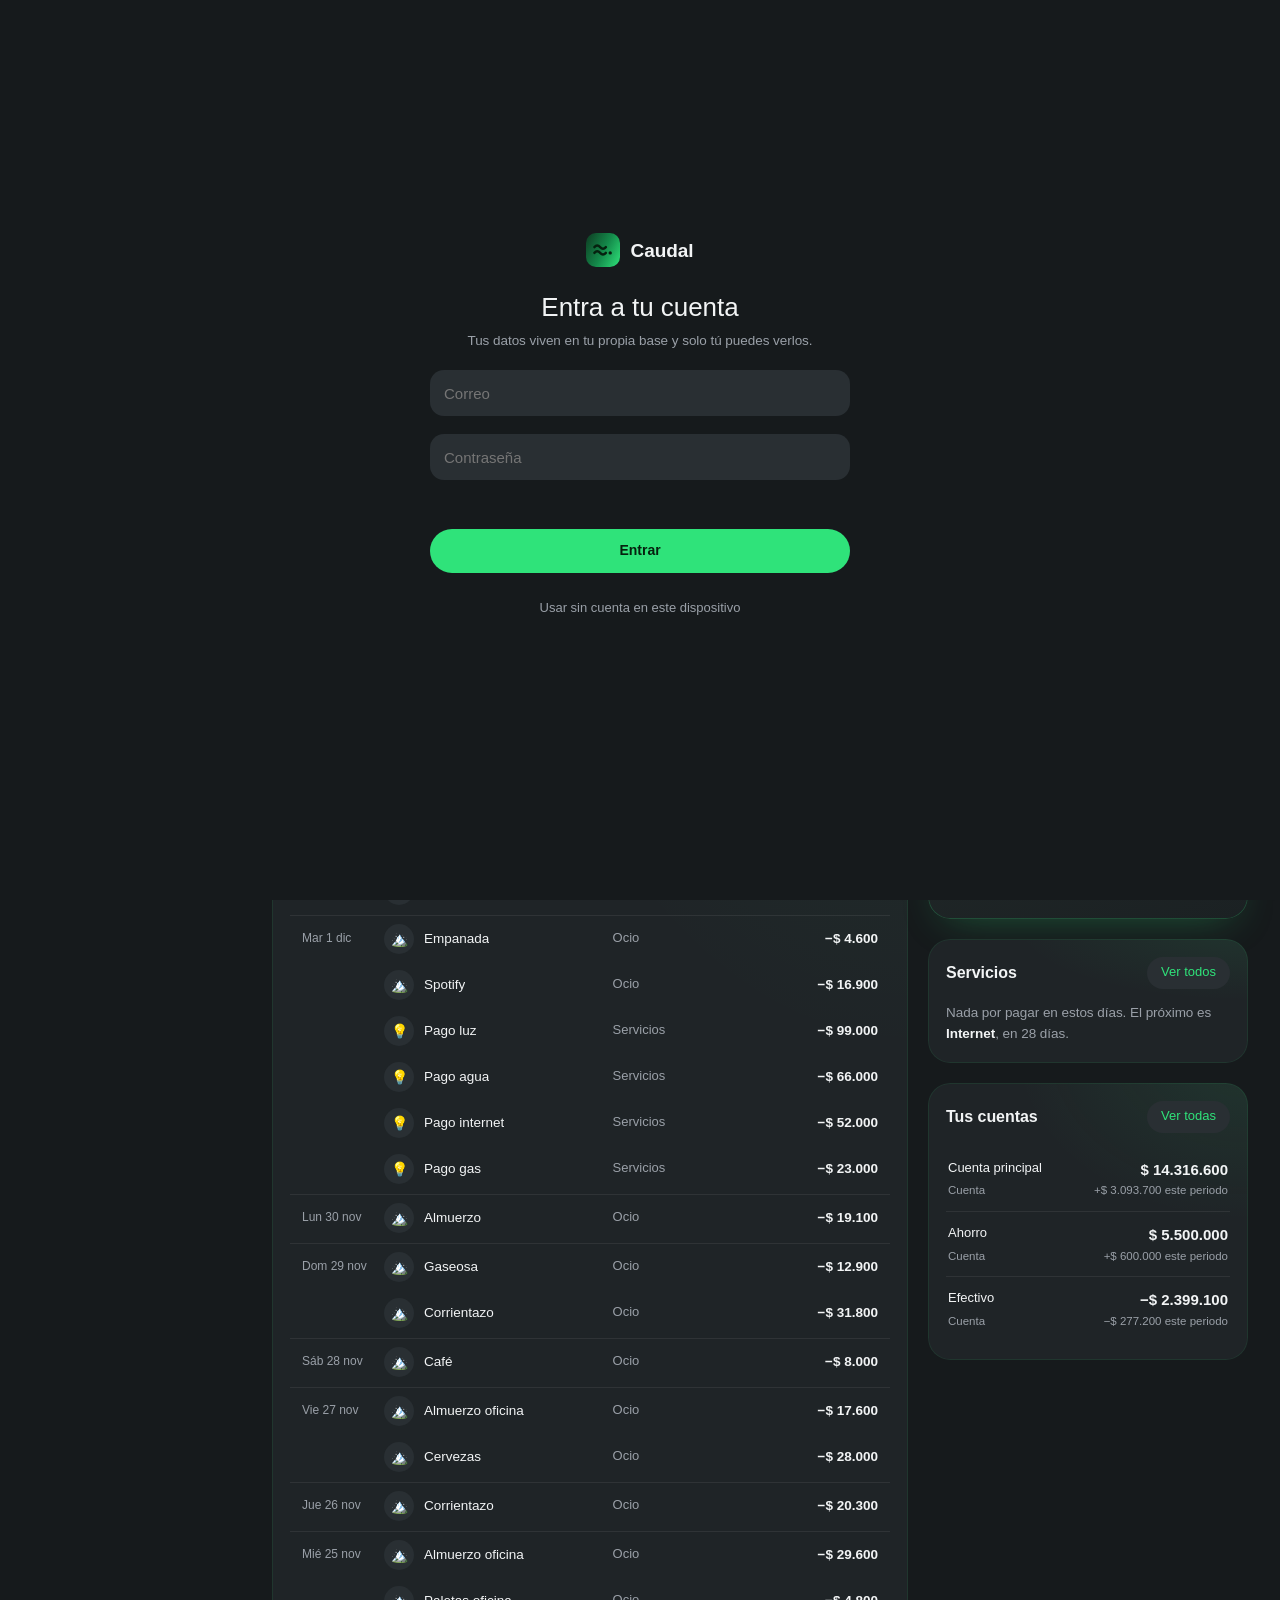
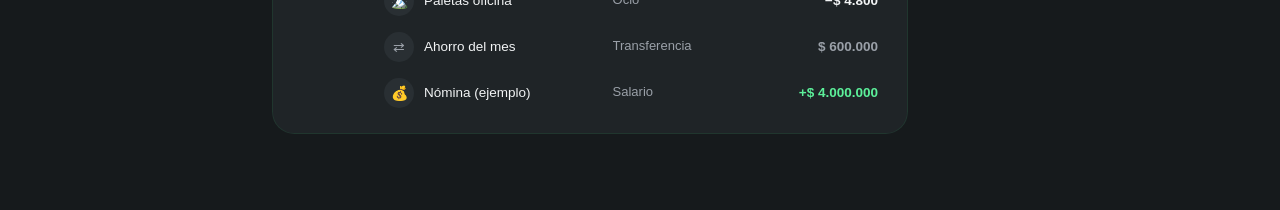
==== commit 988f9f05: "Arco partido rojo y verde, barras en rojo con brillo y tarjetas con velo verde - Cómo va el mes: el " ====
--- a/index.html
+++ b/index.html
@@ -47,7 +47,7 @@
   --on-brand:#06210F;    /* texto sobre el verde */
   --on-tc:#0F1114;       /* texto sobre el color de cada tipo de movimiento (claros) */
   --in:#5CF09A;          /* ingreso: verde claro */
-  --out:#FF7A5C;         /* gasto: naranja, como la alerta de las referencias */
+  --out:#FF5A66;         /* gasto: rojo coral con brillo */
   --move:#5CC8FF;        /* transferencia: celeste, para no confundirse con el verde */
   --glow:rgba(47,227,122,.34); /* brillo de color de tarjetas, arcos y barras */
   --adjust:#FFB443;      /* ajuste de saldo */
@@ -151,7 +151,7 @@
 
 /* ---------- 4. Componentes ---------- */
 /* tarjeta */
-.card{position:relative;display:flex;flex-direction:column;gap:14px;min-width:0;overflow:hidden;padding:18px;border-radius:var(--r-card);background:var(--surface)}
+.card{position:relative;display:flex;flex-direction:column;gap:14px;min-width:0;overflow:hidden;padding:18px;border-radius:var(--r-card);background:radial-gradient(130% 110% at 100% -12%,rgba(47,227,122,.09) 0%,rgba(47,227,122,0) 56%),var(--surface);box-shadow:inset 0 0 0 1px rgba(47,227,122,.09)}
 .card-h{display:flex;justify-content:space-between;align-items:center;gap:10px;flex-wrap:wrap}
 .card-h h2{margin:0;font-size:16px;font-weight:600}
 .card-h svg{color:var(--brand);flex:none}
@@ -170,7 +170,7 @@
 .tile-s{font-size:12px;color:var(--muted)}
 /* tarjeta destacada: gris carbón con un brillo verde que nace de una esquina, como las referencias.
    Dentro de ella se redefinen los colores de texto para que todo lo que contiene se lea en claro */
-.card.hero{background:var(--hero-card);color:var(--ink);box-shadow:inset 0 0 0 1px rgba(47,227,122,.22),0 14px 42px -18px var(--glow);--brand:#2FE37A;--on-brand:#06210F;--ink:#FFFFFF;--muted:rgba(255,255,255,.72);--faint:rgba(255,255,255,.54);--line:rgba(255,255,255,.14);--pos:#5CF09A;--neg:#FF9A7E;--warn:#FFC86B;--out:#FF8A6B;--in:#5CF09A;--track:rgba(255,255,255,.16)}
+.card.hero{background:var(--hero-card);color:var(--ink);box-shadow:inset 0 0 0 1px rgba(47,227,122,.22),0 14px 42px -18px var(--glow);--brand:#2FE37A;--on-brand:#06210F;--ink:#FFFFFF;--muted:rgba(255,255,255,.72);--faint:rgba(255,255,255,.54);--line:rgba(255,255,255,.14);--pos:#5CF09A;--neg:#FF8E98;--warn:#FFC86B;--out:#FF6B77;--in:#5CF09A;--track:rgba(255,255,255,.16)}
 /* resto de tarjetas con brillo: un velo de color en la esquina y un borde fino */
 .card.glow{background:radial-gradient(110% 130% at 100% 0%,rgba(47,227,122,.15) 0%,rgba(47,227,122,0) 55%),var(--surface);box-shadow:inset 0 0 0 1px rgba(47,227,122,.13)}
 .card.hero .pill{background:rgba(255,255,255,.16);color:var(--ink)}
@@ -357,9 +357,9 @@
 .bullet .catline .am{font-size:12.5px}
 .bullet .meta{display:flex;justify-content:space-between;font-size:12px;color:var(--muted)}
 .btrack{position:relative;height:10px;border-radius:6px;background:var(--track)}
-.btrack .fill{position:absolute;inset:0 auto 0 0;border-radius:6px;background:var(--brand)}
-.btrack .fill.warn{background:var(--warn)}
-.btrack .fill.neg{background:var(--neg)}
+.btrack .fill{position:absolute;inset:0 auto 0 0;min-width:6px;border-radius:6px;background:var(--out);box-shadow:0 0 12px -1px var(--out)}
+.btrack .fill.warn{background:var(--warn);box-shadow:0 0 12px -1px var(--warn)}
+.btrack .fill.neg{background:var(--neg);box-shadow:0 0 14px 0 var(--neg)}
 .btrack .cap{position:absolute;top:-4px;bottom:-4px;width:2px;border-radius:2px;background:var(--ink)}
 .btrack .pace{position:absolute;top:-7px;width:0;height:0;border-inline:5px solid transparent;border-top:6px solid var(--muted);transform:translateX(-5px)}
 .fbud{margin-top:8px;padding:9px 12px;border-radius:12px;background:var(--surface-2);font-size:13.5px;color:var(--muted)}
@@ -491,7 +491,7 @@
 .pendt{align-self:flex-start;max-width:100%;height:auto;min-height:32px;padding-block:6px;white-space:normal;text-align:left;color:var(--muted)}
 .pendt[aria-pressed="true"]{color:var(--warn);box-shadow:inset 0 0 0 1px var(--warn)}
 /* registro: cada tipo pinta la hoja con su color (--tc) y su versión suave (--tcs) */
-.sheet.t-gasto{--tc:var(--out);--tcs:rgba(255,92,138,.12)}
+.sheet.t-gasto{--tc:var(--out);--tcs:rgba(255,90,102,.12)}
 .sheet.t-ingreso{--tc:var(--in);--tcs:rgba(180,155,255,.10)}
 .sheet.t-transferencia{--tc:var(--move);--tcs:rgba(92,200,255,.13)}
 .sheet.t-ajuste{--tc:var(--adjust);--tcs:rgba(255,180,67,.12)}
@@ -970,7 +970,7 @@
 <div class="tip" id="tip" role="tooltip"></div>
 
 <script>
-const BUILD = '20261116235716';
+const BUILD = '20261117002708';
 const SEED = {"settings": {"startDay": 25}, "accounts": [{"id": "efe", "name": "Efectivo", "group": "Dinero en efectivo", "order": 1, "groupOrder": 100, "hidden": false}, {"id": "banco", "name": "Cuenta principal", "group": "Cuenta bancaria", "order": 2, "groupOrder": 103, "hidden": false}, {"id": "ahorro", "name": "Ahorro", "group": "Ahorro", "order": 3, "groupOrder": 104, "hidden": false}], "categories": [{"id": "sal", "name": "Salario", "emoji": "💰", "type": "ingreso", "parentId": null, "order": 1, "hidden": false}, {"id": "extra", "name": "Dinero extra", "emoji": "💵", "type": "ingreso", "parentId": null, "order": 2, "hidden": false}, {"id": "casa", "name": "Mercado y casa", "emoji": "🏠", "type": "gasto", "parentId": null, "order": 3, "hidden": false}, {"id": "mercado", "name": "Mercado", "emoji": "🛒", "type": "gasto", "parentId": "casa", "order": 4, "hidden": false}, {"id": "carne", "name": "Carne", "emoji": "🥩", "type": "gasto", "parentId": "casa", "order": 5, "hidden": false}, {"id": "ocio", "name": "Ocio", "emoji": "🏔️", "type": "gasto", "parentId": null, "order": 6, "hidden": false}, {"id": "comida", "name": "Comida", "emoji": "🍿", "type": "gasto", "parentId": "ocio", "order": 7, "hidden": false}, {"id": "snacks", "name": "Snacks", "emoji": "🥨", "type": "gasto", "parentId": "ocio", "order": 8, "hidden": false}, {"id": "bebida", "name": "Bebida", "emoji": "🍻", "type": "gasto", "parentId": "ocio", "order": 9, "hidden": false}, {"id": "subs", "name": "Suscripciones", "emoji": "🎧", "type": "gasto", "parentId": "ocio", "order": 10, "hidden": false}, {"id": "uber", "name": "Uber, taxi etc", "emoji": "🚖", "type": "gasto", "parentId": "ocio", "order": 11, "hidden": false}, {"id": "trans", "name": "Transporte", "emoji": "🛵", "type": "gasto", "parentId": null, "order": 12, "hidden": false}, {"id": "gaso", "name": "Gasolina", "emoji": "⛽️", "type": "gasto", "parentId": "trans", "order": 13, "hidden": false}, {"id": "serv", "name": "Servicios", "emoji": "💡", "type": "gasto", "parentId": null, "order": 14, "hidden": false}, {"id": "luz", "name": "Luz", "emoji": "💡", "type": "gasto", "parentId": "serv", "order": 15, "hidden": false}, {"id": "agua", "name": "Agua", "emoji": "🚿", "type": "gasto", "parentId": "serv", "order": 16, "hidden": false}, {"id": "gas", "name": "Gas", "emoji": "⏲️", "type": "gasto", "parentId": "serv", "order": 17, "hidden": false}, {"id": "net", "name": "Internet", "emoji": "🛜", "type": "gasto", "parentId": "serv", "order": 18, "hidden": false}, {"id": "edu", "name": "Educación", "emoji": "📚", "type": "gasto", "parentId": null, "order": 19, "hidden": false}, {"id": "otros", "name": "Otros", "emoji": "🔄", "type": "gasto", "parentId": null, "order": 20, "hidden": false}]};
 /* ---------- paleta para lo que se dibuja desde JavaScript ----------
    Las gráficas SVG y las leyendas no pueden leer las variables de styles.css
@@ -978,7 +978,7 @@
    Si cambias un color, cámbialo en los dos lugares. */
 const PAL = {
   lima:'#5CF09A',      // ingresos y lo que va bien (verde claro; la marca es el verde con brillo)
-  rosa:'#FF7A5C',      // gastos y lo que se pasa del límite
+  rosa:'#FF5A66',      // gastos y lo que se pasa del límite (rojo coral)
   lavanda:'#5CC8FF',   // transferencias y ahorro (celeste)
   ambar:'#FFB443',     // avisos y ajustes
   agua:'#3FBF8F',
@@ -1478,7 +1478,7 @@
 /* ----- ritmo: acumulado o diario -----
    Colores con intención, siempre con su leyenda: lo que llevas gastado en blanco (los gastos van en blanco),
    el ritmo ideal en gris punteado, el tope (presupuesto o, sin plan, lo que entró) en rosa y la proyección
-   en rosa si te pasas o en morado claro si alcanza. */
+   en rojo si te pasas o en verde si alcanza. */
 function ritmoTope(p){
   const B = paceBudget(p), bud = B > 0 && !!planFor(p);
   if (B > 0) return { B, bud, nombre:'Presupuesto', de:'tu presupuesto' };
@@ -1529,7 +1529,7 @@
     if (prev.length) { g += '<path d="' + mono(prev.map((v, i) => [X(i), Y(v)])) + '" stroke="' + PAL.velo(.3) + '" stroke-width="1.5" fill="none"/>'; legend.push(lgLinea(PAL.velo(.35), '', 'Mes pasado')); }
     const cp = mono(cur.map((v, i) => [X(i), Y(v)]));
     g += '<path d="' + cp + ' L' + X(cur.length - 1).toFixed(1) + ',' + Y(0) + ' L' + X(0) + ',' + Y(0) + ' Z" fill="url(#gLleva)"/>';
-    g += '<path d="' + cp + '" stroke="' + PAL.tinta + '" stroke-width="2.6" fill="none" stroke-linecap="round"/>';
+    g += '<path d="' + cp + '" stroke="' + PAL.tinta + '" stroke-width="2.6" fill="none" stroke-linecap="round" style="filter:drop-shadow(0 0 5px rgba(255,255,255,.55))"/>';
     const ex = X(ti), ey = Y(spent);
     if (B > 0 && isCur && daysLeft > 0) {
       g += '<path d="M' + ex.toFixed(1) + ',' + ey.toFixed(1) + ' L' + X(N - 1).toFixed(1) + ',' + Y(proj).toFixed(1) + '" stroke="' + colProj + '" stroke-width="1.8" stroke-dasharray="1.5 3.5" stroke-linecap="round" fill="none"/>' +
@@ -1545,7 +1545,7 @@
     g += axis(xb);
     const bw = Math.max(3, pw / N - 3);
     cur.forEach((v, i) => { if (!v) return; const sobre = porDia && v > porDia;
-      g += '<rect x="' + (xb(i) - bw / 2).toFixed(1) + '" y="' + Y(v).toFixed(1) + '" width="' + bw.toFixed(1) + '" height="' + (Y(0) - Y(v)).toFixed(1) + '" rx="2.5" fill="' + (sobre ? PAL.rosa : PAL.tinta) + '" opacity="' + (i === ti ? .95 : .7) + '"/>'; });
+      g += '<rect x="' + (xb(i) - bw / 2).toFixed(1) + '" y="' + Y(v).toFixed(1) + '" width="' + bw.toFixed(1) + '" height="' + (Y(0) - Y(v)).toFixed(1) + '" rx="2.5" fill="' + (sobre ? PAL.rosa : PAL.tinta) + '" opacity="' + (i === ti ? .95 : .7) + '" style="filter:drop-shadow(0 0 4px ' + (sobre ? PAL.rosa : PAL.tinta) + ')"/>'; });
     if (porDia) g += '<line x1="' + L + '" x2="' + (W - R) + '" y1="' + Y(porDia).toFixed(1) + '" y2="' + Y(porDia).toFixed(1) + '" stroke="' + PAL.gris + '" stroke-width="1.4" stroke-dasharray="3 4"/><text x="' + (W - R) + '" y="' + (Y(porDia) - 5).toFixed(1) + '" text-anchor="end" style="font-size:9.5px">alcanza ' + short(porDia) + ' por día</text>';
     if (prev.length) g += '<path d="' + mono(prev.map((v, i) => [xb(i), Y(v)])) + '" stroke="' + PAL.velo(.3) + '" stroke-width="1.3" fill="none"/>';
     legend.push('<span><i class="box" style="background:' + PAL.tinta + ';opacity:.75"></i>Lo que gastaste ese día</span>');
@@ -1557,7 +1557,7 @@
   CH.ritmo = { N, cur, prev, B, ref:mode === 'acum' ? B : B / N, mode, X:mode === 'acum' ? X : xb, Y, W, L, pw, p };
   const avg = cur.reduce((a, v) => a + v, 0) / (ti + 1);
   const foot = mode === 'dia'
-    ? '<p class="insight">Gastas en promedio <b>' + money(avg) + ' por día</b>' + (B > 0 ? ' y te alcanza para ' + money(B / N) + '. Las barras rosadas son días en que gastaste más de eso.' : '.') + ' Toca una barra para ver el valor.</p>'
+    ? '<p class="insight">Gastas en promedio <b>' + money(avg) + ' por día</b>' + (B > 0 ? ' y te alcanza para ' + money(B / N) + '. Las barras rojas son días en que gastaste más de eso.' : '.') + ' Toca una barra para ver el valor.</p>'
     : B > 0 ? '<p class="insight">' + (bud ? 'Cuenta el gasto de los rubros variables de tu plan. ' : 'Como no tienes Plan, se compara con lo que entró en el periodo. ') + 'Si la <b>línea blanca</b> va por encima de la <b>gris punteada</b>, estás gastando más rápido de lo que alcanza. Toca la gráfica para ver cada día.</p>' : '';
   return '<section class="card">' + head + verdict + '<div class="legend">' + legend.join('') + '</div>' +
     '<div class="chart" data-kind="ritmo"><svg viewBox="0 0 ' + W + ' ' + H + '" role="img" aria-label="Ritmo del gasto del periodo">' + g + '</svg></div>' + foot +
@@ -1596,11 +1596,11 @@
   if (rest > 0) items.push({ id:'_rest', v:rest, name:'Otras ' + (rows.length - 7), emoji:'' });
   const W = 340, H = 210, max = Math.max(...items.map(i => i.v));
   const cells = squarify(items, { x:0, y:0, w:W, h:H });
-  CH.tree = cells.map(c => ({ title:(c.emoji ? c.emoji + ' ' : '') + c.name, rows:[[PAL.lima, 'Gasto', money(c.v)], [PAL.gris, 'Del total', Math.round(c.v / total * 100) + '%']] }));
+  CH.tree = cells.map(c => ({ title:(c.emoji ? c.emoji + ' ' : '') + c.name, rows:[[PAL.rosa, 'Gasto', money(c.v)], [PAL.gris, 'Del total', Math.round(c.v / total * 100) + '%']] }));
   let g = '';
   cells.forEach((c, i) => {
     const k = c.v / max, w = Math.max(0, c.w - 4), h = Math.max(0, c.h - 4), x = c.x + 2, y = c.y + 2;
-    g += '<g data-i="' + i + '" data-cid="' + esc(c.id) + '" style="cursor:pointer"><rect x="' + x.toFixed(1) + '" y="' + y.toFixed(1) + '" width="' + w.toFixed(1) + '" height="' + h.toFixed(1) + '" rx="12" fill="' + PAL.lima + '" fill-opacity="' + (.10 + .40 * k).toFixed(2) + '" stroke="' + PAL.velo((.06 + .14 * k).toFixed(2)) + '"/>';
+    g += '<g data-i="' + i + '" data-cid="' + esc(c.id) + '" style="cursor:pointer"><rect x="' + x.toFixed(1) + '" y="' + y.toFixed(1) + '" width="' + w.toFixed(1) + '" height="' + h.toFixed(1) + '" rx="12" fill="' + PAL.rosa + '" fill-opacity="' + (.14 + .46 * k).toFixed(2) + '" stroke="' + PAL.rosa + '" stroke-opacity="' + (.25 + .45 * k).toFixed(2) + '" style="filter:drop-shadow(0 0 5px rgba(255,90,102,' + (.15 + .3 * k).toFixed(2) + '))"/>';
     const pct = Math.round(c.v / total * 100) + '%';
     if (w > 74 && h > 48) { const maxc = Math.floor((w - 22) / 6.4); let nm = c.name; if (nm.length > maxc) nm = nm.slice(0, Math.max(3, maxc - 1)) + '…';
       g += '<text x="' + (x + 12).toFixed(1) + '" y="' + (y + 22).toFixed(1) + '" style="fill:' + PAL.tinta + ';font-size:12px;font-weight:500;opacity:.85">' + esc(nm) + '</text><text x="' + (x + 12).toFixed(1) + '" y="' + (y + 42).toFixed(1) + '" style="fill:' + PAL.tinta + ';font-size:17px;font-weight:600">' + pct + '</text>';
@@ -1686,7 +1686,7 @@
   data.forEach((d, i) => {
     const cx = L + cw * (i + .5), pos = d.net >= 0, top = Math.min(Y(d.net), y0), h = Math.max(2, Math.abs(Y(d.net) - y0));
     const col = pos ? PAL.lima : PAL.rosa, rate = d.inc ? Math.round(d.net / d.inc * 100) : null;
-    g += '<rect x="' + (cx - bw / 2).toFixed(1) + '" y="' + top.toFixed(1) + '" width="' + bw.toFixed(1) + '" height="' + h.toFixed(1) + '" rx="6" fill="' + col + '" fill-opacity="' + (d.cur && isLive ? .45 : .85) + '"' + (d.cur && isLive ? ' stroke="' + col + '" stroke-dasharray="3 3"' : '') + '/>';
+    g += '<rect x="' + (cx - bw / 2).toFixed(1) + '" y="' + top.toFixed(1) + '" width="' + bw.toFixed(1) + '" height="' + h.toFixed(1) + '" rx="6" fill="' + col + '" fill-opacity="' + (d.cur && isLive ? .45 : .85) + '"' + (d.cur && isLive ? ' stroke="' + col + '" stroke-dasharray="3 3"' : '') + ' style="filter:drop-shadow(0 0 6px ' + col + ')"/>';
     g += '<text x="' + cx.toFixed(1) + '" y="' + (pos ? top - 7 : top + h + 13).toFixed(1) + '" text-anchor="middle" style="fill:' + col + ';font-size:10.5px;font-weight:600">' + (pos ? '+' : '−') + short(Math.abs(d.net)) + '</text>';
     g += '<text x="' + cx.toFixed(1) + '" y="' + (H - 21) + '" text-anchor="middle" style="' + (d.cur ? 'fill:var(--ink);font-weight:600;' : '') + 'font-size:11px">' + d.l + (d.cur && isLive ? '*' : '') + '</text>';
     g += '<text x="' + cx.toFixed(1) + '" y="' + (H - 6) + '" text-anchor="middle" style="font-size:9.5px;fill:var(--faint)">' + (rate !== null ? rate + '%' : '') + '</text>';
@@ -1715,9 +1715,9 @@
     : (isCur ? 'Llevas gastado ' : 'Gastaste ') + 'el <b>' + pct + '%</b> de lo que entró. ' + (isCur ? 'Te quedan ' : 'Te quedaron ') + '<b class="pos">' + money(inc - exp) + '</b>.';
   return '<section class="card"><div class="card-h"><h2>Cómo vas</h2><span class="aside">' + (rate !== null ? 'Te queda el ' + Math.max(0, rate) + '%' : '') + '</span></div>' +
     '<p class="insight" style="margin:0 0 10px">' + frase + '</p>' +
-    '<div class="flowbar" aria-hidden="true"><i style="width:' + saleW.toFixed(1) + '%;background:var(--out)"></i><i style="flex:1;background:var(--in)"></i></div>' +
-    '<div class="stats3"><div><span><i style="background:var(--in)"></i>Entró</span><b class="num">' + money(inc) + '</b></div><div><span><i style="background:var(--out)"></i>Gastaste</span><b class="num">' + money(exp) + '</b></div><div><span>Te queda</span><b class="num' + (inc - exp < 0 ? ' neg' : '') + '">' + money(inc - exp) + '</b></div></div>' +
-    '<p class="note" style="padding:0;margin:8px 0 0">La barra rosada es lo gastado y la morada lo que queda. Lo que pasas a tus ahorros no es gasto: sigue contando como lo que te queda.</p></section>';
+    '<div class="flowbar" aria-hidden="true"><i style="width:' + saleW.toFixed(1) + '%;min-width:' + (saleW > 0 ? 6 : 0) + 'px;background:var(--out);box-shadow:0 0 12px -1px var(--out)"></i><i style="flex:1;background:var(--in);box-shadow:0 0 12px -1px var(--in)"></i></div>' +
+    '<div class="stats3"><div><span><i style="background:var(--in)"></i>Entró</span><b class="num">' + money(inc) + '</b></div><div><span><i style="background:var(--out)"></i>Gastaste</span><b class="num">' + money(exp) + '</b></div><div><span><i style="background:var(--in)"></i>Te queda</span><b class="num' + (inc - exp < 0 ? ' neg' : '') + '">' + money(inc - exp) + '</b></div></div>' +
+    '<p class="note" style="padding:0;margin:8px 0 0">En la barra, lo rojo es lo gastado y lo verde lo que queda. Lo que pasas a tus ahorros no es gasto: sigue contando como lo que te queda.</p></section>';
 }
 function vAnalisis(p){
   const { exp } = totals(p);
@@ -5843,7 +5843,7 @@
 document.addEventListener('input', e => { if (e.target.id === 'pp-amt') pesosCampo(e.target); });
 
 /* Cómo va el mes: un solo bloque en Inicio que junta lo que entró, lo que salió y lo que quedó, con los porcentajes
-   de gastos, ahorro y lo que se mantiene en tus cuentas. El arco dice qué parte de lo que entró ya salió.
+   de gastos, ahorro y lo que se mantiene en tus cuentas. El arco muestra en rojo lo que ya salió y en verde lo que te queda de lo que entró.
    La plata de otras personas se muestra aparte dentro del mismo bloque: está en tus cuentas, pero no es tuya. */
 const esAhorroAcc = a => !!a && !a.hidden && !esDeuda(a) && !isCard(a) && (!!a.apart || /ahorro/i.test(a.group || ''));
 function mesDatos(p){
@@ -5857,13 +5857,14 @@
   return { inc, exp, queda, ahorro, mantiene, deOtros:ajenaTotales().cuentas };
 }
 const pctDe = (v, base) => base > 0 ? Math.round(v / base * 100) : 0;
-/* arco de medio círculo con brillo: frac de 0 a 1; el color lo pone --gc del contenedor */
-function mesArco(frac){
-  const f = Math.max(0, Math.min(1, frac)), ex = 150 - 120 * Math.cos(Math.PI * f), ey = 140 - 120 * Math.sin(Math.PI * f), d = 'M30 140A120 120 0 0 1 270 140';
-  return '<svg viewBox="0 0 300 150" aria-hidden="true"><defs><filter id="mes-glow" x="-20%" y="-30%" width="140%" height="160%"><feGaussianBlur stdDeviation="5" result="b"/><feMerge><feMergeNode in="b"/><feMergeNode in="SourceGraphic"/></feMerge></filter></defs>' +
+/* arco de medio círculo con brillo: used es la parte gastada (0 a 1). En rojo lo que salió, en verde lo que queda */
+function mesArco(used){
+  const f = Math.max(0, Math.min(1, used)), ex = 150 - 120 * Math.cos(Math.PI * f), ey = 140 - 120 * Math.sin(Math.PI * f), d = 'M30 140A120 120 0 0 1 270 140';
+  return '<svg viewBox="0 0 300 150" aria-hidden="true"><defs><filter id="mes-glow" filterUnits="userSpaceOnUse" x="-30" y="-30" width="360" height="210"><feGaussianBlur stdDeviation="5" result="b"/><feMerge><feMergeNode in="b"/><feMergeNode in="SourceGraphic"/></feMerge></filter></defs>' +
     '<path d="' + d + '" fill="none" style="stroke:var(--track)" stroke-width="12" stroke-linecap="round"/>' +
-    (f > 0 ? '<path d="' + d + '" pathLength="100" fill="none" style="stroke:var(--gc)" stroke-width="12" stroke-linecap="round" stroke-dasharray="' + (f * 100).toFixed(2) + ' 100" filter="url(#mes-glow)"/>' +
-      '<circle cx="' + ex.toFixed(1) + '" cy="' + ey.toFixed(1) + '" r="9" style="fill:var(--gc)" filter="url(#mes-glow)"/>' : '') + '</svg>';
+    (f < 1 ? '<path d="' + d + '" fill="none" style="stroke:var(--in)" stroke-width="12" stroke-linecap="round" filter="url(#mes-glow)"/>' : '') +
+    (f > 0 ? '<path d="' + d + '" pathLength="100" fill="none" style="stroke:var(--out)" stroke-width="12" stroke-linecap="round" stroke-dasharray="' + (f * 100).toFixed(2) + ' 100" filter="url(#mes-glow)"/>' : '') +
+    (f > 0 && f < 1 ? '<circle cx="' + ex.toFixed(1) + '" cy="' + ey.toFixed(1) + '" r="6" fill="#fff" filter="url(#mes-glow)"/>' : '') + '</svg>';
 }
 function mesCard(p){
   const d = mesDatos(p), today = iso(new Date()), isCurrent = today >= p.s && today <= p.e, N = daysIn(p), ti = todayIdx(p), budget = expenseBudgetTotal(p);
@@ -5873,11 +5874,12 @@
   const usado = modo === 'ingresos' ? d.exp / d.inc : modo === 'presupuesto' ? bexp / budget : 0, pct = Math.round(usado * 100);
   const est = !modo ? ['', ''] : pct <= 60 ? ['ok', 'Equilibrado'] : pct <= 85 ? ['alto', 'Alto'] : pct <= 100 ? ['mucho', 'Muy alto'] : ['mucho', 'Te pasaste'];
   let h = '<section class="card hero mes ' + est[0] + '"><div class="card-h"><span class="label">Cómo va el mes</span><span class="pill">' + (isCurrent ? 'Día ' + (ti + 1) + ' de ' + N : 'Cerrado') + '</span></div>';
-  if (modo) h += '<div class="mes-g">' + mesArco(usado) + '<div class="gv"><span class="pct num">' + pct + '%</span><span class="cap">' + (modo === 'ingresos' ? 'de lo que entró ya salió' : 'del presupuesto ya gastado') + '</span><span class="est">' + est[1] + '</span></div></div>';
+  if (modo) { const sobra = pct > 100, big = sobra ? pct - 100 : 100 - pct, de = modo === 'ingresos' ? 'lo que entró' : 'el presupuesto';
+    h += '<div class="mes-g">' + mesArco(usado) + '<div class="gv"><span class="pct num">' + big + '%</span><span class="cap">' + (sobra ? 'por encima de ' + de : 'de ' + de + ' te queda') + '</span><span class="est">' + est[1] + '</span></div></div>'; }
   else h += '<p class="insight" style="margin:0">Cuando registres ingresos, aquí verás qué parte ya salió y qué parte te queda.</p>';
-  h += '<div class="stats3 mes-cols"><div><span><i style="background:var(--in)"></i>Entró</span><b class="num">' + money(d.inc) + '</b></div>' +
+  h += '<div class="stats3 mes-cols"><div><span><i style="background:var(--ink)"></i>Entró</span><b class="num">' + money(d.inc) + '</b></div>' +
     '<div><span><i style="background:var(--out)"></i>Salió</span><b class="num">' + money(d.exp) + '</b></div>' +
-    '<div><span><i style="background:var(--move)"></i>Quedó</span><b class="num' + (d.queda < 0 ? ' neg' : '') + '">' + (d.queda < 0 ? '−' : '') + money(Math.abs(d.queda)) + '</b></div></div>';
+    '<div><span><i style="background:var(--in)"></i>Quedó</span><b class="num' + (d.queda < 0 ? ' neg' : '') + '">' + (d.queda < 0 ? '−' : '') + money(Math.abs(d.queda)) + '</b></div></div>';
   if (d.inc > 0) {
     const g = Math.min(100, pctDe(d.exp, d.inc)), a = pctDe(d.ahorro, d.inc), m = Math.max(0, 100 - g - a);
     h += '<div class="flowbar mes-bar" role="img" aria-label="Gastos ' + g + '%, ahorro ' + a + '%, se mantiene ' + m + '%">' +
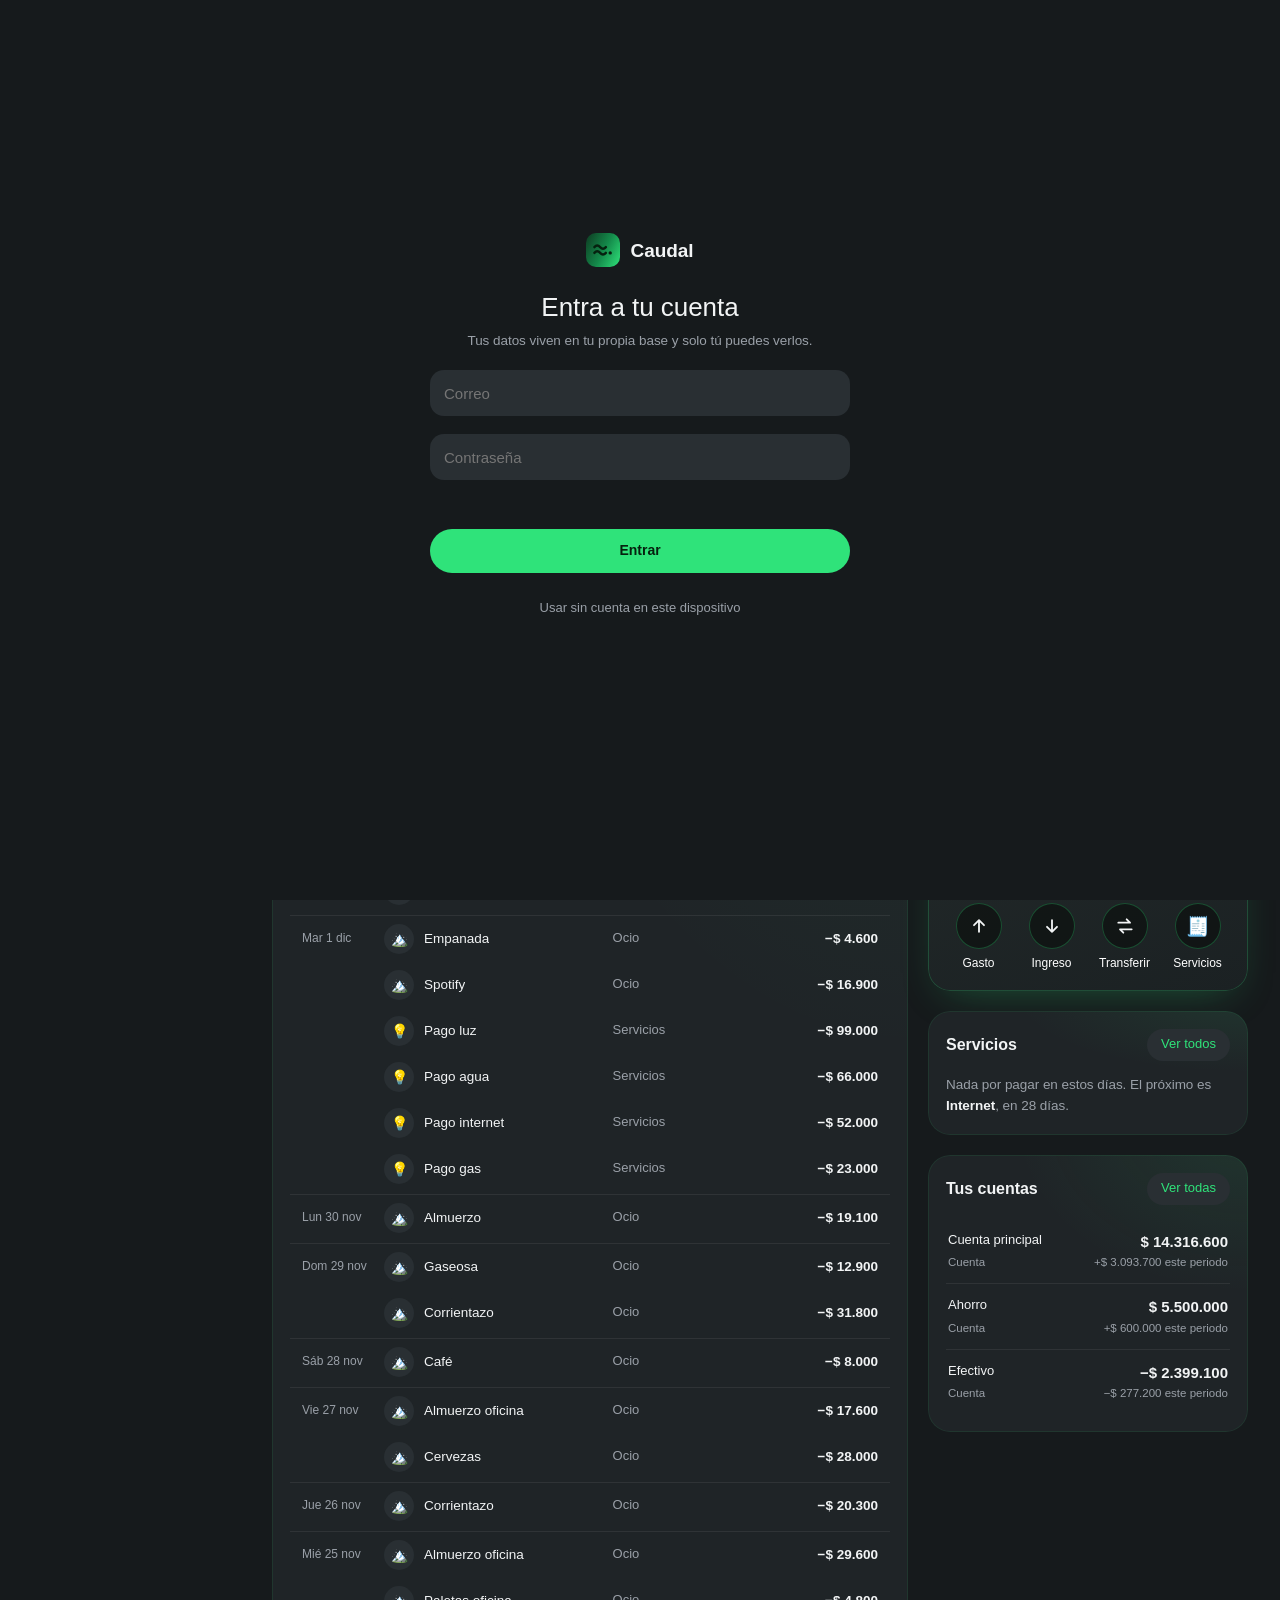
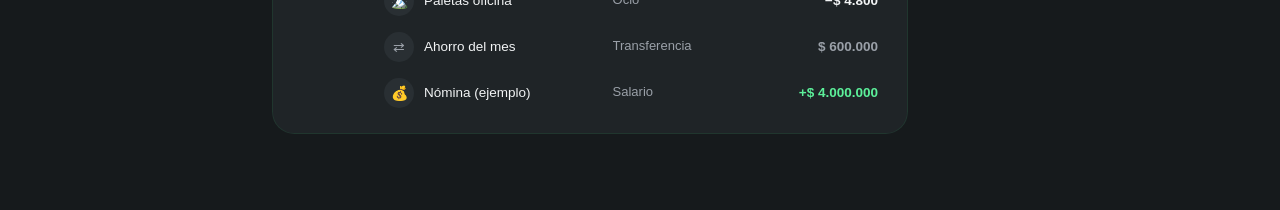
==== commit 378bc508: "Cómo va el mes más claro, dona en Análisis, concepto obligatorio, lo habitual por voz y eliminar cue" ====
--- a/index.html
+++ b/index.html
@@ -186,11 +186,21 @@
 .mes-g .est{margin-top:4px;padding:3px 14px;border-radius:999px;font-size:12.5px;font-weight:600;color:var(--gc);background:rgba(255,255,255,.1);box-shadow:inset 0 0 0 1px rgba(255,255,255,.14)}
 .mes-cols{margin-top:2px}
 .mes-bar{height:10px}
-.mes-leg{display:grid;grid-template-columns:repeat(3,1fr);gap:8px}
-.mes-leg div{display:flex;flex-direction:column;gap:2px;min-width:0}
-.mes-leg span{display:flex;align-items:center;gap:6px;font-size:12px;color:var(--muted)}
-.mes-leg span i{display:inline-block;width:8px;height:8px;border-radius:50%}
-.mes-leg b{font-size:15px;font-weight:600}
+.mes-exp{margin:0;font-size:13px;line-height:1.5;color:var(--muted);text-align:center}
+.mes-exp b{color:var(--gc);font-weight:600}
+.mes-in{display:flex;align-items:baseline;justify-content:space-between;gap:10px}
+.mes-in span{font-size:12.5px;color:var(--muted)}
+.mes-in b{font-size:24px;font-weight:600;letter-spacing:-.01em}
+.in-top{display:flex;align-items:baseline;justify-content:space-between;gap:10px;margin-bottom:10px}
+.in-top span{font-size:12.5px;color:var(--muted)}
+.in-top b{font-size:22px;font-weight:600}
+.dona{display:grid;grid-template-columns:minmax(120px,170px) 1fr;align-items:center;gap:16px}
+.dona svg{display:block;width:100%;height:auto;overflow:visible}
+.dona-lg{display:flex;flex-direction:column;gap:8px;min-width:0}
+.dona-lg button{display:grid;grid-template-columns:10px 1fr auto;align-items:center;gap:8px;width:100%;padding:0;text-align:left;font-size:13px}
+.dona-lg i{width:10px;height:10px;border-radius:50%}
+.dona-lg span{overflow:hidden;white-space:nowrap;text-overflow:ellipsis;color:var(--ink)}
+.dona-lg b{font-weight:600;font-variant-numeric:tabular-nums}
 .mes-queda{display:flex;flex-wrap:wrap;align-items:baseline;gap:4px 10px;padding:10px 12px;border-radius:14px;background:rgba(255,255,255,.07)}
 .mes-queda span{font-size:12.5px;color:var(--muted)}
 .mes-queda b{font-size:18px;font-weight:600}
@@ -289,7 +299,7 @@
 .flowbar i,.dist i{display:block;height:100%;border-radius:99px}
 .stats3{display:grid;grid-template-columns:repeat(3,1fr);gap:8px}
 .stats3 div{display:flex;flex-direction:column;gap:3px;min-width:0}
-.stats3 span{display:flex;align-items:center;gap:6px;font-size:12px;color:var(--muted)}
+.stats3 span{display:flex;align-items:center;gap:6px;font-size:12px;color:var(--muted);white-space:nowrap}
 .stats3 span i{display:inline-block;width:12px;height:3px;border-radius:2px}
 .stats3 b{font-size:15.5px;font-weight:600;white-space:nowrap}
 .btrack+.stats3{margin-top:12px}
@@ -970,7 +980,7 @@
 <div class="tip" id="tip" role="tooltip"></div>
 
 <script>
-const BUILD = '20261117002708';
+const BUILD = '20261122212953';
 const SEED = {"settings": {"startDay": 25}, "accounts": [{"id": "efe", "name": "Efectivo", "group": "Dinero en efectivo", "order": 1, "groupOrder": 100, "hidden": false}, {"id": "banco", "name": "Cuenta principal", "group": "Cuenta bancaria", "order": 2, "groupOrder": 103, "hidden": false}, {"id": "ahorro", "name": "Ahorro", "group": "Ahorro", "order": 3, "groupOrder": 104, "hidden": false}], "categories": [{"id": "sal", "name": "Salario", "emoji": "💰", "type": "ingreso", "parentId": null, "order": 1, "hidden": false}, {"id": "extra", "name": "Dinero extra", "emoji": "💵", "type": "ingreso", "parentId": null, "order": 2, "hidden": false}, {"id": "casa", "name": "Mercado y casa", "emoji": "🏠", "type": "gasto", "parentId": null, "order": 3, "hidden": false}, {"id": "mercado", "name": "Mercado", "emoji": "🛒", "type": "gasto", "parentId": "casa", "order": 4, "hidden": false}, {"id": "carne", "name": "Carne", "emoji": "🥩", "type": "gasto", "parentId": "casa", "order": 5, "hidden": false}, {"id": "ocio", "name": "Ocio", "emoji": "🏔️", "type": "gasto", "parentId": null, "order": 6, "hidden": false}, {"id": "comida", "name": "Comida", "emoji": "🍿", "type": "gasto", "parentId": "ocio", "order": 7, "hidden": false}, {"id": "snacks", "name": "Snacks", "emoji": "🥨", "type": "gasto", "parentId": "ocio", "order": 8, "hidden": false}, {"id": "bebida", "name": "Bebida", "emoji": "🍻", "type": "gasto", "parentId": "ocio", "order": 9, "hidden": false}, {"id": "subs", "name": "Suscripciones", "emoji": "🎧", "type": "gasto", "parentId": "ocio", "order": 10, "hidden": false}, {"id": "uber", "name": "Uber, taxi etc", "emoji": "🚖", "type": "gasto", "parentId": "ocio", "order": 11, "hidden": false}, {"id": "trans", "name": "Transporte", "emoji": "🛵", "type": "gasto", "parentId": null, "order": 12, "hidden": false}, {"id": "gaso", "name": "Gasolina", "emoji": "⛽️", "type": "gasto", "parentId": "trans", "order": 13, "hidden": false}, {"id": "serv", "name": "Servicios", "emoji": "💡", "type": "gasto", "parentId": null, "order": 14, "hidden": false}, {"id": "luz", "name": "Luz", "emoji": "💡", "type": "gasto", "parentId": "serv", "order": 15, "hidden": false}, {"id": "agua", "name": "Agua", "emoji": "🚿", "type": "gasto", "parentId": "serv", "order": 16, "hidden": false}, {"id": "gas", "name": "Gas", "emoji": "⏲️", "type": "gasto", "parentId": "serv", "order": 17, "hidden": false}, {"id": "net", "name": "Internet", "emoji": "🛜", "type": "gasto", "parentId": "serv", "order": 18, "hidden": false}, {"id": "edu", "name": "Educación", "emoji": "📚", "type": "gasto", "parentId": null, "order": 19, "hidden": false}, {"id": "otros", "name": "Otros", "emoji": "🔄", "type": "gasto", "parentId": null, "order": 20, "hidden": false}]};
 /* ---------- paleta para lo que se dibuja desde JavaScript ----------
    Las gráficas SVG y las leyendas no pueden leer las variables de styles.css
@@ -1573,41 +1583,26 @@
   const l = [...m.values()].sort((a, b) => b[1] - a[1]);
   return l.length > 8 ? l.slice(0, 7).concat([['Otras ' + (l.length - 7) + ' notas', l.slice(7).reduce((a, x) => a + x[1], 0), 1]]) : l;
 }
-function squarify(items, rect){
-  const total = items.reduce((a, b) => a + b.v, 0) || 1, scale = rect.w * rect.h / total;
-  const nodes = items.map(it => ({ ...it, a: it.v * scale })), out = []; let row = [], r = { ...rect };
-  const worst = (rw, s) => { if (!rw.length) return Infinity; const sum = rw.reduce((a, n) => a + n.a, 0), mx = Math.max(...rw.map(n => n.a)), mn = Math.min(...rw.map(n => n.a)); return Math.max(s * s * mx / (sum * sum), (sum * sum) / (s * s * mn)); };
-  const place = rw => { const sum = rw.reduce((a, n) => a + n.a, 0);
-    if (r.w >= r.h) { const cw = sum / r.h; let yy = r.y; rw.forEach(n => { const hh = n.a / cw; out.push({ ...n, x:r.x, y:yy, w:cw, h:hh }); yy += hh; }); r.x += cw; r.w -= cw; }
-    else { const rh = sum / r.w; let xx = r.x; rw.forEach(n => { const ww = n.a / rh; out.push({ ...n, x:xx, y:r.y, w:ww, h:rh }); xx += ww; }); r.y += rh; r.h -= rh; } };
-  while (nodes.length) { const n = nodes[0], s = Math.min(r.w, r.h);
-    if (!row.length || worst(row.concat(n), s) <= worst(row, s)) { row.push(n); nodes.shift(); } else { place(row); row = []; } }
-  if (row.length) place(row);
-  return out;
-}
 function chartCategorias(p){
   const m = spentByParent(p, 'gasto'), pm = spentByParent(period(ui.offset - 1), 'gasto');
   const rows = Object.entries(m).sort((a, b) => b[1].total - a[1].total);
   const total = rows.reduce((a, r) => a + r[1].total, 0);
   let out = '<section class="card"><div class="card-h"><h2>En qué se va</h2><span class="aside num">' + money(total) + '</span></div>';
   if (!rows.length) return out + '<div class="empty">Sin gastos en este periodo.</div></section>';
-  const items = rows.slice(0, 7).map(([id, x]) => { const c = cat(id); return { id, v:x.total, name:c ? c.name : 'Sin categoría', emoji:c ? c.emoji : '' }; });
-  const rest = rows.slice(7).reduce((a, r) => a + r[1].total, 0);
-  if (rest > 0) items.push({ id:'_rest', v:rest, name:'Otras ' + (rows.length - 7), emoji:'' });
-  const W = 340, H = 210, max = Math.max(...items.map(i => i.v));
-  const cells = squarify(items, { x:0, y:0, w:W, h:H });
-  CH.tree = cells.map(c => ({ title:(c.emoji ? c.emoji + ' ' : '') + c.name, rows:[[PAL.rosa, 'Gasto', money(c.v)], [PAL.gris, 'Del total', Math.round(c.v / total * 100) + '%']] }));
-  let g = '';
-  cells.forEach((c, i) => {
-    const k = c.v / max, w = Math.max(0, c.w - 4), h = Math.max(0, c.h - 4), x = c.x + 2, y = c.y + 2;
-    g += '<g data-i="' + i + '" data-cid="' + esc(c.id) + '" style="cursor:pointer"><rect x="' + x.toFixed(1) + '" y="' + y.toFixed(1) + '" width="' + w.toFixed(1) + '" height="' + h.toFixed(1) + '" rx="12" fill="' + PAL.rosa + '" fill-opacity="' + (.14 + .46 * k).toFixed(2) + '" stroke="' + PAL.rosa + '" stroke-opacity="' + (.25 + .45 * k).toFixed(2) + '" style="filter:drop-shadow(0 0 5px rgba(255,90,102,' + (.15 + .3 * k).toFixed(2) + '))"/>';
-    const pct = Math.round(c.v / total * 100) + '%';
-    if (w > 74 && h > 48) { const maxc = Math.floor((w - 22) / 6.4); let nm = c.name; if (nm.length > maxc) nm = nm.slice(0, Math.max(3, maxc - 1)) + '…';
-      g += '<text x="' + (x + 12).toFixed(1) + '" y="' + (y + 22).toFixed(1) + '" style="fill:' + PAL.tinta + ';font-size:12px;font-weight:500;opacity:.85">' + esc(nm) + '</text><text x="' + (x + 12).toFixed(1) + '" y="' + (y + 42).toFixed(1) + '" style="fill:' + PAL.tinta + ';font-size:17px;font-weight:600">' + pct + '</text>';
-    } else if (w > 30 && h > 22) g += '<text x="' + (x + w / 2).toFixed(1) + '" y="' + (y + h / 2 + 4).toFixed(1) + '" text-anchor="middle" style="fill:' + PAL.tinta + ';font-size:10.5px;font-weight:600">' + pct + '</text>';
-    g += '</g>';
-  });
-  out += '<div class="chart" data-kind="tree"><svg viewBox="0 0 ' + W + ' ' + H + '" role="img" aria-label="Proporción del gasto por categoría">' + g + '</svg></div><div>';
+  const items = rows.slice(0, 6).map(([id, x]) => { const c = cat(id); return { id, v:x.total, name:c ? c.name : 'Sin categoría', emoji:c ? c.emoji : '' }; });
+  const rest = rows.slice(6).reduce((a, r) => a + r[1].total, 0);
+  if (rest > 0) items.push({ id:'_rest', v:rest, name:'Otras ' + (rows.length - 6), emoji:'' });
+  /* dona: cada categoría con su porcentaje; las pequeñas también se ven, en el anillo y en la lista de al lado */
+  const R = 62, C = 2 * Math.PI * R, gap = items.length > 1 ? 2.2 : 0;
+  CH.tree = items.map(c => ({ title:(c.emoji ? c.emoji + ' ' : '') + c.name, rows:[[PAL.rosa, 'Gasto', money(c.v)], [PAL.gris, 'Del total', Math.round(c.v / total * 100) + '%']] }));
+  let g = '<defs><filter id="dona-glow" filterUnits="userSpaceOnUse" x="-20" y="-20" width="200" height="200"><feGaussianBlur stdDeviation="3.2" result="b"/><feMerge><feMergeNode in="b"/><feMergeNode in="SourceGraphic"/></feMerge></filter></defs>' +
+    '<circle cx="80" cy="80" r="' + R + '" fill="none" style="stroke:var(--track)" stroke-width="16"/>', ac = 0;
+  items.forEach((c, i) => { const len = c.v / total * C, vis = Math.max(1.2, len - gap);
+    g += '<circle data-i="' + i + '" data-cid="' + esc(c.id) + '" cx="80" cy="80" r="' + R + '" fill="none" stroke="' + serieColor(i) + '" stroke-width="16" stroke-dasharray="' + vis.toFixed(2) + ' ' + (C - vis).toFixed(2) + '" stroke-dashoffset="' + (-ac).toFixed(2) + '" transform="rotate(-90 80 80)" filter="url(#dona-glow)" style="cursor:pointer"/>';
+    ac += len; });
+  g += '<text x="80" y="76" text-anchor="middle" style="fill:var(--muted);font-size:11px">Gastaste</text><text x="80" y="95" text-anchor="middle" style="fill:var(--ink);font-size:16px;font-weight:600">' + short(total) + '</text>';
+  out += '<div class="chart dona" data-kind="tree"><svg viewBox="0 0 160 160" role="img" aria-label="Proporción del gasto por categoría">' + g + '</svg><div class="dona-lg">' +
+    items.map((c, i) => '<button type="button" data-cid="' + esc(c.id) + '"><i style="background:' + serieColor(i) + ';box-shadow:0 0 8px ' + serieColor(i) + '"></i><span>' + esc((c.emoji ? c.emoji + ' ' : '') + c.name) + '</span><b>' + (c.v / total < .005 ? '<1' : Math.round(c.v / total * 100)) + '%</b></button>').join('') + '</div></div><div>';
   for (const [id, x] of rows) {
     const c = cat(id), open = ui.open.has(id), pv = pm[id] ? pm[id].total : 0;
     let dl; if (!pv) dl = '<span class="delta muted">Nuevo</span>';
@@ -1715,8 +1710,9 @@
     : (isCur ? 'Llevas gastado ' : 'Gastaste ') + 'el <b>' + pct + '%</b> de lo que entró. ' + (isCur ? 'Te quedan ' : 'Te quedaron ') + '<b class="pos">' + money(inc - exp) + '</b>.';
   return '<section class="card"><div class="card-h"><h2>Cómo vas</h2><span class="aside">' + (rate !== null ? 'Te queda el ' + Math.max(0, rate) + '%' : '') + '</span></div>' +
     '<p class="insight" style="margin:0 0 10px">' + frase + '</p>' +
+    '<div class="in-top"><span>Entró</span><b class="num">' + money(inc) + '</b></div>' +
     '<div class="flowbar" aria-hidden="true"><i style="width:' + saleW.toFixed(1) + '%;min-width:' + (saleW > 0 ? 6 : 0) + 'px;background:var(--out);box-shadow:0 0 12px -1px var(--out)"></i><i style="flex:1;background:var(--in);box-shadow:0 0 12px -1px var(--in)"></i></div>' +
-    '<div class="stats3"><div><span><i style="background:var(--in)"></i>Entró</span><b class="num">' + money(inc) + '</b></div><div><span><i style="background:var(--out)"></i>Gastaste</span><b class="num">' + money(exp) + '</b></div><div><span><i style="background:var(--in)"></i>Te queda</span><b class="num' + (inc - exp < 0 ? ' neg' : '') + '">' + money(inc - exp) + '</b></div></div>' +
+    '<div class="stats3 two-col"><div><span><i style="background:var(--out)"></i>Gastaste' + (inc ? ' · ' + pct + '%' : '') + '</span><b class="num">' + money(exp) + '</b></div><div><span><i style="background:var(--in)"></i>' + (inc - exp < 0 ? 'Faltó' : 'Te queda') + (inc && inc >= exp ? ' · ' + (100 - pct) + '%' : '') + '</span><b class="num' + (inc - exp < 0 ? ' neg' : '') + '">' + money(Math.abs(inc - exp)) + '</b></div></div>' +
     '<p class="note" style="padding:0;margin:8px 0 0">En la barra, lo rojo es lo gastado y lo verde lo que queda. Lo que pasas a tus ahorros no es gasto: sigue contando como lo que te queda.</p></section>';
 }
 function vAnalisis(p){
@@ -1772,7 +1768,7 @@
   let out = '<div class="hello"><h1>Cuentas</h1><p>' + tops.length + (tops.length === 1 ? ' cuenta activa' : ' cuentas activas') + '</p></div>';
   const aparts = vis.filter(a => a.apart), apartSum = aparts.reduce((x, a) => x + (b[a.id] || 0), 0), disp = dispTotal(b);
   out += '<section class="card glow"><span class="label">Disponible tuyo</span><div class="big num">' + (disp < 0 ? '<small>−</small>' : '') + '<small>$</small>' + nf.format(Math.abs(disp)) + '</div>' +
-    '<div class="stats3" style="margin:2px 0 12px"><div><span>En tus cuentas</span><b class="num">' + money(enCuentas) + '</b></div><div><span>Es tuyo</span><b class="num">' + money(enCuentas - deOtros) + '</b></div><div><span>De otras personas</span><b class="num' + (AT.suya ? ' warn' : '') + '">' + money(AT.suya) + '</b></div></div>' + ajenaDesglose(AT, deOtros) +
+    '<div class="stats3' + (aparts.length ? '' : ' two-col') + '" style="margin:2px 0 12px"><div><span>En tus cuentas</span><b class="num">' + money(enCuentas) + '</b></div>' + (aparts.length ? '<div><span>Apartado</span><b class="num">' + money(apartSum) + '</b></div>' : '') + '<div><span>De otros</span><b class="num' + (AT.suya ? ' warn' : '') + '">' + money(AT.suya) + '</b></div></div>' + ajenaDesglose(AT, deOtros) +
     '<p class="note" style="padding:0;margin:-4px 0 10px">' + (aparts.length ? 'Apartado ' + money(apartSum) + ' (' + esc(aparts.map(a => accShort(a.id)).join(', ')) + '), no cuenta en tu disponible. ' : '') + (AT.suya ? 'La plata de otras personas no es tuya: no cuenta en tu disponible. ' : '') + (S.accounts.some(a => isCard(a)) ? 'Ya descuenta lo que debes en tarjetas.' : '') + '</p>' +
     '<div class="dist" aria-hidden="true">' + pos.map(a => '<i style="width:' + (b[a.id] / posTotal * 100).toFixed(1) + '%;background:' + col(a) + '"></i>').join('') + '</div>' +
     '<div class="distlg">' + pos.map(a => '<div><i style="background:' + col(a) + '"></i><span>' + esc(accShort(a.id)) + '</span><b class="num">' + Math.round(b[a.id] / posTotal * 100) + '% · ' + money(b[a.id]) + '</b></div>').join('') + '</div></section>';
@@ -2300,6 +2296,12 @@
     REC = r; r.start(); drawSmart();
   } catch (_) { fallback(); }
 }
+/* si la IA lo dejó como gasto o ingreso, pero su concepto es uno que ya usas con una persona, se registra como antes */
+function habitualIA(it){
+  if (!it || (it.type !== 'gasto' && it.type !== 'ingreso') || !it.note || it.ajena) return it;
+  let h = null; try { h = personaHabitual(it.note + ' ' + it.amount); } catch (_) {}
+  return h ? { ...h, amount:it.amount, date:it.date || h.date, accountId:h.pt === 'debo' ? null : it.accountId && accById(it.accountId) && !isCard(accById(it.accountId)) ? it.accountId : h.accountId, src:'ia' } : it;
+}
 async function smartGo(force){
   if (!SM || SM.busy) return;
   const ta = $('#sm-text'); if (ta) SM.text = ta.value;
@@ -2310,7 +2312,7 @@
   const need = force || SM.files.length || !items.length || items.some(i => i.type !== 'transferencia' && i.type !== 'persona' && !i.categoryId);
   if (need && aiOn()) {
     SM.busy = true; if (!SM.items) drawSmart(); else drawReview();
-    try { const r = await aiParse(text, SM.files, true); if (r.length) { items = r; engine = 'ia'; } }
+    try { const r = await aiParse(text, SM.files, true); if (r.length) { items = r.map(habitualIA); engine = 'ia'; } }
     catch (e) { SM.busy = false; if (!items.length) return SM.items ? drawReview(aiErr(e)) : drawSmart(aiErr(e)); }
     SM.busy = false;
   } else if (need && SM.files.length) return drawSmart('Leer fotos necesita la IA, que no está disponible en esta vista.');
@@ -2342,7 +2344,7 @@
       '<div class="rv-amt"><span>$</span><input inputmode="numeric" class="num" data-rv="' + i + '" data-f="amount" value="' + (it.amount ? nf.format(it.amount) : '') + '" aria-label="Valor"></div>' +
       '<button class="x" data-rvdel="' + i + '" aria-label="Descartar">✕</button></div>' +
       (it.type !== 'transferencia' ? '<button type="button" class="pill pendt" data-rvpend="' + i + '" aria-pressed="' + !!it.pending + '">' + (it.pending ? '◐ Por confirmar' : '◐ Marcar por confirmar') + '</button>' : '') +
-      '<input class="inp" data-rv="' + i + '" data-f="note" value="' + esc(it.note) + '" placeholder="Descripción" aria-label="Descripción">' +
+      '<input class="inp" data-rv="' + i + '" data-f="note" value="' + esc(it.note) + '" placeholder="Concepto" aria-label="Concepto">' +
       (it.type === 'transferencia'
         ? '<div class="two"><select class="inp" data-rv="' + i + '" data-f="accountId" aria-label="Desde">' + accOptions(it.accountId) + '</select><select class="inp" data-rv="' + i + '" data-f="toAccountId" aria-label="Hacia">' + accOptions(it.toAccountId, 'Hacia…') + '</select></div>'
         : (() => { const c = cat(it.categoryId); return gridPicker(it.type, c ? (c.parentId || c.id) : null, c && c.parentId ? c.id : null, !!it._open || !it.categoryId, it._expand, 'rv' + i); })() + rvAccFields(it, i)) +
@@ -2414,6 +2416,7 @@
     else if (it.type !== 'transferencia' && !it.categoryId) it.err = 'Elige una categoría.';
     else if (it.type === 'transferencia' && (!it.toAccountId || it.toAccountId === it.accountId)) it.err = 'Elige una cuenta de destino distinta.';
     else if (it.type === 'gasto' && it.ajena && it.ajena >= it.amount) it.err = 'La parte de la otra persona no puede ser todo el gasto.';
+    else if (!String(it.note || '').trim()) it.err = 'Escribe el concepto.';
     if (it.err) bad = true; });
   if (bad) return drawReview();
   /* lo de personas se aplica primero y, si algo falla, se deshace todo para no dejar la mitad guardada */
@@ -5417,13 +5420,18 @@
 
 /* ----- tarjeta en Inicio, encima del saldo: revisar deudas antes del cierre del periodo.
    Sale siempre que haya deudas abiertas; sin deudas, solo en los últimos 5 días como confirmación. ----- */
+/* cuántas cuentas pendientes con personas: una por persona y por tipo (le debes, tienes suyo, te debe), no una por cada movimiento */
+function deudasConteo(){
+  const l = personasLista().filter(p => p.key !== '_'), n = l.reduce((a, p) => a + (p.debes > 0) + (p.suya > 0) + (p.teDebe > 0), 0), g = l.filter(personaAbierta).length;
+  return n + (n === 1 ? ' pendiente' : ' pendientes') + ' · ' + g + (g === 1 ? ' persona' : ' personas');
+}
 function deudasInicio(p){
   if (!deudaAcc('pagar') && !deudaAcc('cobrar') && !deudaAcc('pausa')) return '';
   const ab = deudasAbiertas(), today = iso(new Date());
   const faltan = today >= p.s && today <= p.e ? Math.round((parseISO(p.e) - parseISO(today)) / 864e5) + 1 : null, cierre = faltan !== null && faltan <= 5;
   if (!ab.length) return cierre ? '<div class="banner"><span><b>Sin deudas abiertas.</b> Llegas al cierre del periodo sin deber ni que te deban.</span></div>' : '';
   const debes = ab.filter(x => x.k !== 'cobrar').reduce((a, x) => a + x.falta, 0), teDeben = ab.filter(x => x.k === 'cobrar').reduce((a, x) => a + x.falta, 0);
-  return '<section class="card"><div class="card-h"><h2>Revisa tus deudas</h2><span class="aside">' + (cierre ? '<b class="warn">' + (faltan === 1 ? 'Hoy cierra el periodo' : 'Faltan ' + faltan + ' días para el cierre') + '</b>' : ab.length + (ab.length === 1 ? ' abierta' : ' abiertas')) + '</span></div>' +
+  return '<section class="card"><div class="card-h"><h2>Revisa tus deudas</h2><span class="aside">' + (cierre ? '<b class="warn">' + (faltan === 1 ? 'Hoy cierra el periodo' : 'Faltan ' + faltan + ' días para el cierre') + '</b>' : deudasConteo()) + '</span></div>' +
     '<div class="stats3 two-col"><div><span>Debes</span><b class="num' + (debes ? ' neg' : '') + '">' + money(debes) + '</b></div><div><span>Te deben</span><b class="num">' + money(teDeben) + '</b></div></div>' +
     '<p class="note" style="padding:0">' + (cierre ? 'Págalas o cóbralas antes del cierre para que el sobrante del periodo sea real.' : 'La plata de otros ya está descontada de tu disponible; las deudas en pausa no, hasta que las pagues.') + '</p>' +
     '<button class="btn ghost block" data-go="personas">Ver por persona y registrar abonos</button></section>';
@@ -5625,11 +5633,17 @@
     '<div class="field"><label class="label" for="dn-amt">Valor</label><div class="amount" style="padding:10px 16px"><span>$</span><input id="dn-amt" inputmode="numeric" class="num" value="' + (DN.amt ? nf.format(DN.amt) : '') + '" placeholder="0" style="font-size:28px"></div></div>' +
     dnDeField() +
     (cuenta ? '<div class="field"><span class="label">' + (DN.tipo === 'guardo' ? '¿En qué cuenta está?' : '¿De qué cuenta salió?') + '</span><div class="cgrid">' + opts.map(a => cuentaTile(a, 'data-dnacc="' + esc(a.id) + '"', DN.acc === a.id, b, aj)).join('') + '</div></div>' : '') +
-    '<div class="field"><label class="label" for="dn-note">Concepto (opcional)</label><input class="inp" id="dn-note" value="' + esc(DN.note) + '" placeholder="' + (DN.persona ? deudaNuevaNota(DN.tipo, DN.persona, DN.tipo === 'preste' && DN.de) : DN.tipo === 'guardo' ? 'Ej. Para la cuota de la moto' : 'Ej. Préstamo de diciembre') + '" autocomplete="off"><span class="tile-s">Si lo dejas vacío, Caudal lo escribe solo.</span></div>' +
+    '<div class="field"><label class="label" for="dn-note">Concepto</label><input class="inp" id="dn-note" value="' + esc(DN.note) + '" placeholder="' + (DN.persona ? deudaNuevaNota(DN.tipo, DN.persona, DN.tipo === 'preste' && DN.de) : DN.tipo === 'guardo' ? 'Ej. Para la cuota de la moto' : 'Ej. Préstamo de diciembre') + '" autocomplete="off">' + dnNotas() + '<span class="tile-s">Si lo dejas vacío, Caudal lo escribe solo.</span></div>' +
     '<div class="err" id="dn-err"></div><button class="btn accent block" type="button" data-dngo>Guardar</button></div>';
   if ($('#sheet').hidden) openSheet(h); else $('#sheet').innerHTML = '<div class="grab"></div>' + h;
 }
 /* lo escrito en los campos sobrevive a redibujar la hoja al elegir otra opción */
+/* conceptos que ya usaste con esa persona (los más usados primero), para repetirlos con un toque */
+function dnNotas(){
+  if (!DN || !DN.persona) return '';
+  const k = normP(DN.persona), l = [...notasUsadas(t => t.persona && normP(t.persona) === k && !t.lig).values()].sort((a, b) => b.n - a.n || b.ult.localeCompare(a.ult)).slice(0, 6).map(x => x.txt);
+  return l.length ? '<div class="chips" style="margin:8px 0 4px">' + l.map(n => '<button type="button" class="chip" data-dnnota="' + esc(n) + '" aria-pressed="' + (DN.note === n) + '">' + esc(n) + '</button>').join('') + '</div>' : '';
+}
 const dnLeer = () => { const p = $('#dn-persona'), n = $('#dn-note'), a = $('#dn-amt'); if (p) DN.persona = p.value.trim(); if (n) DN.note = n.value.trim(); if (a) DN.amt = leerPesos(a.value); };
 /* crea el movimiento de una deuda nueva (lo usan la hoja de Personas y el registro por voz): devuelve { err } o { msg } y no guarda ni dibuja */
 function deudaNuevaAplicar(o){
@@ -5655,6 +5669,7 @@
   if (d.dntipo) { DN.tipo = d.dntipo; return deudaNuevaDraw(); }
   if (d.dnrep !== undefined) { const q = DN.rep[+d.dnrep]; if (!q) return; DN.tipo = q.tipo; DN.persona = q.persona; DN.amt = q.amt; DN.de = q.tipo === 'preste' ? q.de : ''; if (q.acc && accById(q.acc)) DN.acc = q.acc; deudaNuevaDraw(); return setTimeout(() => { const i = $('#dn-amt'); if (i) { i.focus(); try { i.select(); } catch (_) {} } }, 60); }
   if (d.dnper) { DN.persona = d.dnper; return deudaNuevaDraw(); }
+  if (d.dnnota) { DN.note = d.dnnota; return deudaNuevaDraw(); }
   if (d.dnacc) { DN.acc = d.dnacc; return deudaNuevaDraw(); }
   if (d.dnde !== undefined) { DN.de = d.dnde; if (DN.de) { const l = ajenaLibre(DN.de); if (l.acc) DN.acc = l.acc; } return deudaNuevaDraw(); }
   if (d.dngo !== undefined) {
@@ -5734,7 +5749,7 @@
   const s = k => ab.reduce((a, p) => a + p[k], 0);
   let h = '<div class="hello"><h1>Personas</h1><p>Con quién tienes plata pendiente</p></div>' +
     '<section class="card glow"><div class="stats3"><div><span>Le debes</span><b class="num' + (s('debes') ? ' neg' : '') + '">' + money(s('debes')) + '</b></div>' +
-    '<div><span>Tienes de otros</span><b class="num' + (s('suya') ? ' warn' : '') + '">' + money(s('suya')) + '</b></div><div><span>Te deben</span><b class="num">' + money(s('teDebe')) + '</b></div></div>' +
+    '<div><span>De otros</span><b class="num' + (s('suya') ? ' warn' : '') + '">' + money(s('suya')) + '</b></div><div><span>Te deben</span><b class="num">' + money(s('teDebe')) + '</b></div></div>' +
     '<p class="note" style="padding:0;margin:10px 0 0">La plata de otros está en tus cuentas, pero no es tuya: no cuenta en tu disponible. Lo que te deben no suma hasta que te paguen.</p></section>';
   const sob = deudaSobrantes();
   if (sob.length) h += '<section class="card"><div class="card-h"><h2>Revisa estos pagos</h2><span class="aside warn">' + money(sob.reduce((s, x) => s + x.v, 0)) + '</span></div>' +
@@ -5843,7 +5858,7 @@
 document.addEventListener('input', e => { if (e.target.id === 'pp-amt') pesosCampo(e.target); });
 
 /* Cómo va el mes: un solo bloque en Inicio que junta lo que entró, lo que salió y lo que quedó, con los porcentajes
-   de gastos, ahorro y lo que se mantiene en tus cuentas. El arco muestra en rojo lo que ya salió y en verde lo que te queda de lo que entró.
+   de gastos, ahorro y lo que se mantiene en tus cuentas. El arco muestra en rojo lo que ya salió y en verde lo que te queda de lo que entró; debajo, una frase dice qué significa la etiqueta.
    La plata de otras personas se muestra aparte dentro del mismo bloque: está en tus cuentas, pero no es tuya. */
 const esAhorroAcc = a => !!a && !a.hidden && !esDeuda(a) && !isCard(a) && (!!a.apart || /ahorro/i.test(a.group || ''));
 function mesDatos(p){
@@ -5877,18 +5892,17 @@
   if (modo) { const sobra = pct > 100, big = sobra ? pct - 100 : 100 - pct, de = modo === 'ingresos' ? 'lo que entró' : 'el presupuesto';
     h += '<div class="mes-g">' + mesArco(usado) + '<div class="gv"><span class="pct num">' + big + '%</span><span class="cap">' + (sobra ? 'por encima de ' + de : 'de ' + de + ' te queda') + '</span><span class="est">' + est[1] + '</span></div></div>'; }
   else h += '<p class="insight" style="margin:0">Cuando registres ingresos, aquí verás qué parte ya salió y qué parte te queda.</p>';
-  h += '<div class="stats3 mes-cols"><div><span><i style="background:var(--ink)"></i>Entró</span><b class="num">' + money(d.inc) + '</b></div>' +
-    '<div><span><i style="background:var(--out)"></i>Salió</span><b class="num">' + money(d.exp) + '</b></div>' +
-    '<div><span><i style="background:var(--in)"></i>Quedó</span><b class="num' + (d.queda < 0 ? ' neg' : '') + '">' + (d.queda < 0 ? '−' : '') + money(Math.abs(d.queda)) + '</b></div></div>';
-  if (d.inc > 0) {
-    const g = Math.min(100, pctDe(d.exp, d.inc)), a = pctDe(d.ahorro, d.inc), m = Math.max(0, 100 - g - a);
-    h += '<div class="flowbar mes-bar" role="img" aria-label="Gastos ' + g + '%, ahorro ' + a + '%, se mantiene ' + m + '%">' +
-      (g ? '<i style="flex:' + g + ';background:var(--out);box-shadow:0 0 12px -1px var(--out)"></i>' : '') + (a ? '<i style="flex:' + a + ';background:var(--move);box-shadow:0 0 12px -1px var(--move)"></i>' : '') + (m ? '<i style="flex:' + m + ';background:var(--in);box-shadow:0 0 12px -1px var(--in)"></i>' : '') + '</div>' +
-      '<div class="mes-leg"><div><span><i style="background:var(--out)"></i>Gastos</span><b class="num">' + pctDe(d.exp, d.inc) + '%</b></div>' +
-      '<div><span><i style="background:var(--move)"></i>Ahorro</span><b class="num">' + a + '%</b></div>' +
-      '<div><span><i style="background:var(--in)"></i>Se mantiene</span><b class="num">' + m + '%</b></div></div>';
-    if (d.queda < 0) h += '<p class="note" style="padding:0;margin:0">Gastaste <b>' + money(-d.queda) + '</b> más de lo que entró en este periodo.</p>';
-  }
+  /* qué quiere decir la etiqueta del arco, con datos: cuánto llevas gastado y cómo va frente a los días del mes */
+  if (modo) { const de = modo === 'ingresos' ? 'lo que entró' : 'tu presupuesto', diasPct = isCurrent ? Math.round((ti + 1) / N * 100) : 100;
+    const regla = pct <= 60 ? 'Hasta 60% gastado es equilibrado.' : pct <= 85 ? 'Entre 60% y 85% gastado es alto: te queda poco margen.' : pct <= 100 ? 'Más de 85% gastado es muy alto.' : '';
+    const ritmo = isCurrent && pct <= 100 ? (pct > diasPct + 5 ? ' Vas más rápido que el mes: llevas el ' + diasPct + '% de los días.' : pct < diasPct - 5 ? ' Vas más lento que el mes: llevas el ' + diasPct + '% de los días.' : ' Vas al ritmo del mes.') : '';
+    h += '<p class="mes-exp">' + (pct > 100 ? 'Gastaste ' + money(bexp - (modo === 'ingresos' ? d.inc : budget)) + ' más de ' + de + '; ese faltante salió de lo que ya tenías.' : 'Ya gastaste el <b>' + pct + '%</b> de ' + de + '. ' + regla + ritmo) + '</p>'; }
+  /* lo tuyo del periodo: lo que entró arriba y de ahí se desprende lo que salió y lo que queda */
+  const pS = pctDe(d.exp, d.inc), pQ = d.inc > 0 ? Math.max(0, 100 - pS) : 0;
+  h += '<div class="mes-in"><span>Entró</span><b class="num">' + money(d.inc) + '</b></div>';
+  if (d.inc > 0) h += '<div class="flowbar mes-bar" role="img" aria-label="Salió ' + pS + '%, queda ' + pQ + '%">' + (pS ? '<i style="flex:' + Math.min(100, pS) + ';background:var(--out);box-shadow:0 0 12px -1px var(--out)"></i>' : '') + (pQ ? '<i style="flex:' + pQ + ';background:var(--in);box-shadow:0 0 12px -1px var(--in)"></i>' : '') + '</div>';
+  h += '<div class="stats3 two-col mes-cols"><div><span><i style="background:var(--out)"></i>Salió' + (d.inc > 0 ? ' · ' + pS + '%' : '') + '</span><b class="num">' + money(d.exp) + '</b></div>' +
+    '<div><span><i style="background:var(--in)"></i>' + (d.queda < 0 ? 'Faltó' : 'Queda') + (d.inc > 0 && d.queda >= 0 ? ' · ' + pQ + '%' : '') + '</span><b class="num' + (d.queda < 0 ? ' neg' : '') + '">' + (d.queda < 0 ? '−' : '') + money(Math.abs(d.queda)) + '</b></div></div>';
   /* lo que queda para gastar según tu plan, con lo que falta por pagar de fijos */
   if (budget > 0 && isCurrent) {
     const pl = planFor(p), R = pl ? planReal(pl, p) : null, left = pl ? planQueda(pl, p, R) : budget - bexp, daysLeft = N - ti;
@@ -5947,7 +5961,7 @@
   else if ((m = /\btengo\b[^.]*?\bde\s+(?!\d)/.exec(plain))) { tipo = 'guardo'; nombre = nombreTras(p, m.index + m[0].length); }
   else if ((m = /\ble\s+(devolvi|pague|abone|transferi|consigne|envie)\b/.exec(plain))) { tipo = m[1] === 'devolvi' ? 'devolver' : 'pago'; nombre = trasA(m.index + m[0].length); }
   else if ((m = /\bme\s+(?:pago|pagaron|abono|devolvio|consigno|transfirio)\b/.exec(plain))) { tipo = 'cobrar'; nombre = nombreAntes(p, m.index) || nombreTras(p, m.index + m[0].length); }
-  if (!tipo || !nombre) return null;
+  if (!tipo || !nombre) return personaHabitual(p);
   const pl = personaBuscar(nombre);
   /* pagos, cobros y apartados solo si esa persona de verdad tiene algo abierto: si no, es un gasto o ingreso normal */
   if (tipo === 'pago' || tipo === 'apartar') { if (!pl || !(pl.debes > 0)) return null; }
@@ -5956,6 +5970,32 @@
   const persona = pl ? pl.nombre : personaCanon(nombre);
   const acc = accountIn(p) || (tipo === 'devolver' && ajenaLibre(persona).acc) || (tipo === 'apartar' && cuentaConPlataPropia()) || lastAccount();
   return { type:'persona', pt:tipo, persona, amount:v, date:dateIn(p), note:'', accountId:acc, src:'texto' };
+}
+/* qué fue un movimiento de persona ya guardado: debo, guardo o preste (null si es otra cosa) */
+function personaClase(t){
+  if (!t.persona || t.src === 'deuda' || t.src === 'ajena' || t.lig) return null;
+  const P = deudaAcc('pagar'), C = deudaAcc('cobrar'), Z = deudaAcc('pausa');
+  if (t.type === 'ajuste' && Z && t.accountId === Z.id) return 'debo';
+  if (t.type === 'transferencia' && P && t.accountId === P.id) return 'guardo';
+  if (t.type === 'transferencia' && C && t.toAccountId === C.id) return 'preste';
+  return null;
+}
+/* lo que repites con alguien, aunque no digas "me dejó" ni "le debo": si lo dicho trae todas las palabras del concepto
+   de un movimiento de persona anterior ("tienda mamá 50 mil" y antes guardaste "Tienda mamá" como plata de tu mamá),
+   se registra igual: misma persona, mismo tipo, mismo concepto y la misma cuenta, salvo que digas otra. */
+function personaHabitual(p){
+  const sp = p.replace(/\b\d{1,2}[\/-]\d{1,2}\b/g, ' '), am = amountsIn(sp); if (!am.length) return null;
+  const a = am[am.length - 1]; let v = a.v; if (!a.unit && !a.money && v > 0 && v < 1000) v *= 1000;
+  const pal = s => notaClave(s).split(' ').filter(w => w.length > 2 && !/\d/.test(w) && !PT_NO_NOMBRE.has(w));
+  const dicho = new Set(pal(p)); if (!dicho.size) return null;
+  let mejor = null;
+  for (const t of S.transactions) { const k = personaClase(t); if (!k || !t.note) continue;
+    const w = pal(t.note); if (!w.length || !w.every(x => dicho.has(x))) continue;
+    const sc = w.length * 1e13 + (t.ts || 0); if (!mejor || sc > mejor.sc) mejor = { t, k, sc }; }
+  if (!mejor) return null;
+  const { t, k } = mejor, prev = accById(k === 'guardo' ? t.toAccountId : t.accountId);
+  const acc = k === 'debo' ? null : accountIn(p) || (prev && !prev.hidden ? prev.id : lastAccount());
+  return { type:'persona', pt:k, persona:t.persona, amount:v, date:dateIn(p), note:t.note, accountId:acc, src:'texto' };
 }
 /* separa lo que es de personas de lo demás: { items, resto } (resto = texto que sigue siendo gastos o ingresos normales) */
 function personaParse(text){
@@ -7216,7 +7256,7 @@
     h += '<div class="field"><span class="label">Cuenta</span>' + accChips('accountId') + '</div><div class="seg" role="group" aria-label="Sentido del ajuste"><button type="button" data-sign="1" aria-pressed="' + (F.amount >= 0) + '">Sumar al saldo</button><button type="button" data-sign="-1" aria-pressed="' + (F.amount < 0) + '">Restar al saldo</button></div>';
   }
   /* la nota va a lo ancho y crece con el texto, para leerla completa al abrir el movimiento */
-  h += '<div class="field"><label class="label" for="f-note">Nota</label><textarea class="inp fnote" id="f-note" rows="1" autocomplete="off" placeholder="Opcional">' + esc(F.note) + '</textarea>' + notasChips() + '</div>' +
+  h += '<div class="field"><label class="label" for="f-note">Concepto</label><textarea class="inp fnote" id="f-note" rows="1" autocomplete="off" placeholder="Ej.: Mercado, Tienda mamá">' + esc(F.note) + '</textarea>' + notasChips() + '</div>' +
     '<div class="field"><label class="label" for="f-date">Fecha</label><input class="inp" type="date" id="f-date" value="' + F.date + '"></div>';
   if (F.type === 'gasto' || F.type === 'ingreso') { masOn = masOn || !!F.pending; mas += '<button type="button" class="pill pendt" id="f-pend" aria-pressed="' + !!F.pending + '">' + (F.pending ? '◐ Valor aproximado: por confirmar' : '◐ ¿No recuerdas el valor exacto? Márcalo por confirmar') + '</button>'; }
   if (mas) h += '<details class="howto masop"' + (masOn || F.masOpen ? ' open' : '') + '><summary>Más opciones</summary><div class="masop-in">' + mas + '</div></details>';
@@ -7348,6 +7388,7 @@
   syncForm();
   const err = m => { $('#f-err').textContent = m; };
   if (!F.amount) return err('Escribe el valor.');
+  if (F.type !== 'ajuste' && !String(F.note || '').trim()) { const n = $('#f-note'); if (n) n.focus(); return err('Escribe el concepto: así sabes después a qué se debió. Toca uno de los habituales si aplica.'); }
   if ((F.type === 'gasto' || F.type === 'ingreso') && !F.parent) return err('Elige una categoría.');
   if (!F.accountId) return err('Elige una cuenta.');
   { const it = F.id && deudaItem(F.id); if (it && it.pagado > Math.abs(F.amount)) return err('Ya tiene abonos por ' + money(it.pagado) + ': el valor no puede ser menor.'); }
@@ -7556,6 +7597,22 @@
   if ((S.plans || []).some(p => p.from === id || p.surplus === id || (p.items || []).some(i => i.acc === id))) return 'tu plan';
   if (S.accounts.some(a => a.card && a.card.pocket === id)) return 'una tarjeta que se paga desde ella';
   return '';
+}
+/* a dónde pueden pasar los movimientos de una cuenta que se borra: otra del mismo tipo (tarjeta con tarjeta), sin deudas */
+const cuentasDestino = id => { const a = accById(id); return S.accounts.filter(x => x.id !== id && !esDeuda(x) && x.parentAcc !== id && !!isCard(x) === !!isCard(a)); };
+/* pasa todo lo de una cuenta a otra: movimientos, recibos, pagos fijos, plan y tarjetas que se pagan desde ella.
+   Las transferencias entre las dos se quitan (quedarían de la cuenta a sí misma); devuelve cuántos movimientos pasaron */
+function cuentaPasar(de, a){
+  let n = 0; const fuera = new Set();
+  for (const t of S.transactions) { const x = t.accountId === de, y = t.toAccountId === de;
+    if (t.type === 'transferencia' && ((x && t.toAccountId === a) || (y && t.accountId === a))) { fuera.add(t.id); continue; }
+    if (x) t.accountId = a; if (y) t.toAccountId = a; if (t.fund === de) t.fund = a; if (x || y) n++; }
+  if (fuera.size) S.transactions = S.transactions.filter(t => !fuera.has(t.id));
+  for (const b of S.bills || []) if (b.accountId === de) b.accountId = a;
+  for (const r of S.recurring || []) if (r.accountId === de) r.accountId = a;
+  for (const p of S.plans || []) { if (p.from === de) p.from = a; if (p.surplus === de) p.surplus = a; for (const i of p.items || []) if (i.acc === de) i.acc = a; }
+  for (const c of S.accounts) if (c.card && c.card.pocket === de) c.card.pocket = a;
+  return n;
 }
 /* grupo interno según el nombre y el tipo */
 const grupoAuto = (nombre, tarjeta) => tarjeta ? 'Tarjetas' : /efectivo|billete/i.test(nombre) ? 'Efectivo' : /ahorro|cdt|bolsillo/i.test(nombre) ? 'Ahorro' : 'Cuentas';
@@ -7590,9 +7647,14 @@
   if (!nuevo) { const uso = cuentaEnUso(AE.id) || (misSubs.length ? plural(misSubs.length, 'subcuenta', 'subcuentas') : ''), l = hermanas(AE.id), i = l.findIndex(x => x.id === AE.id);
     if (l.length > 1 && i >= 0) h += '<div class="field"><span class="label">Lugar en la lista: ' + (i + 1) + ' de ' + l.length + '</span><div class="two">' +
       '<button class="btn ghost" type="button" data-accmove="' + esc(AE.id) + '" data-dir="-1"' + (i ? '' : ' disabled') + '>' + ICO_SUBIR + ' Subir</button><button class="btn ghost" type="button" data-accmove="' + esc(AE.id) + '" data-dir="1"' + (i < l.length - 1 ? '' : ' disabled') + '>' + ICO_BAJAR + ' Bajar</button></div></div>';
+    /* con movimientos u otros usos no se borra a ciegas: se pasan a otra cuenta y el historial queda igual */
+    const mover = uso && !misSubs.length, dest = mover ? cuentasDestino(AE.id) : [], d0 = dest.find(x => x.id === AE.mover);
+    if (mover) h += '<div class="field"><span class="label">Para eliminarla, ¿a qué cuenta pasan sus movimientos?</span><div class="chips">' +
+      dest.map(x => '<button type="button" class="chip" data-aemover="' + esc(x.id) + '" aria-pressed="' + (AE.mover === x.id) + '">' + esc(accShort(x.id)) + '</button>').join('') + '</div>' +
+      '<span class="tile-s">La usa ' + uso + '. Todo pasa a la cuenta que elijas, con las mismas fechas y valores, y su saldo (' + money(balances()[AE.id] || 0) + ') se suma allá. Las transferencias entre las dos se quitan porque quedarían de una cuenta a sí misma.</span></div>';
     h += '<div class="two"><button class="btn ghost" type="button" data-aehide>' + (a.hidden ? 'Volver a mostrar' : 'Ocultar') + '</button>' +
-      '<button class="btn ghost' + (AE.del ? ' danger' : '') + '" type="button" data-aedel' + (uso ? ' disabled' : '') + '>' + (AE.del ? '¿Seguro? Eliminar' : 'Eliminar') + '</button></div>' +
-      '<p class="note" style="padding:0;margin:0">' + (uso ? 'No se puede eliminar porque la usa ' + uso + '. Ocúltala: deja de salir en tus listas y su historial se conserva.' : 'Ocultarla la quita de tus listas sin borrar nada.') + '</p>'; }
+      '<button class="btn ghost' + (AE.del ? ' danger' : '') + '" type="button" data-aedel' + ((mover ? !d0 : uso) ? ' disabled' : '') + '>' + (AE.del ? '¿Seguro? Eliminar' : mover ? 'Pasar y eliminar' : 'Eliminar') + '</button></div>' +
+      '<p class="note" style="padding:0;margin:0">' + (AE.del && d0 ? 'Sus movimientos quedan en ' + esc(accShort(d0.id)) + ' y la cuenta se borra. ' : '') + (uso && !mover ? 'Primero elimina o mueve sus subcuentas. ' : '') + 'Ocultarla la quita de tus listas sin borrar nada.' + '</p>'; }
   h += '</div>';
   if ($('#sheet').hidden) openSheet(h); else $('#sheet').innerHTML = '<div class="grab"></div>' + h;
 }
@@ -7636,10 +7698,14 @@
   if (d.aeapart !== undefined) { AE.apart = !AE.apart; return accEditDraw(); }
   if (d.aego !== undefined) return accEditGuardar();
   if (d.aehide !== undefined) { const a = accById(AE.id); a.hidden = !a.hidden; save(); AE = null; closeSheet(); render(); return toast(a.hidden ? 'Cuenta oculta' : 'Cuenta visible de nuevo'); }
-  if (d.aedel !== undefined) { if (cuentaEnUso(AE.id)) return;
+  if (d.aemover) { AE.mover = d.aemover; AE.del = false; return accEditDraw(); }
+  if (d.aedel !== undefined) { const uso = cuentaEnUso(AE.id), to = uso ? AE.mover : null;
+    if (subsDe(AE.id).length || (uso && !cuentasDestino(AE.id).some(x => x.id === to))) return;
     if (!AE.del) { AE.del = true; return accEditDraw(); }
-    S.accounts = S.accounts.filter(x => x.id !== AE.id); if (S.lastAccount === AE.id) delete S.lastAccount;
-    save(); AE = null; closeSheet(); render(); return toast('Cuenta eliminada'); }
+    const n = to ? cuentaPasar(AE.id, to) : 0;
+    S.accounts = S.accounts.filter(x => x.id !== AE.id); if (S.lastAccount === AE.id) S.lastAccount = to || undefined;
+    if (!S.lastAccount) delete S.lastAccount;
+    save(); AE = null; closeSheet(); render(); return toast(to ? 'Cuenta eliminada: ' + plural(n, 'movimiento pasó', 'movimientos pasaron') + ' a ' + accShort(to) : 'Cuenta eliminada'); }
 }, true);
 document.addEventListener('input', e => { if (e.target.id === 'ae-bal') pesosCampo(e.target); });
 
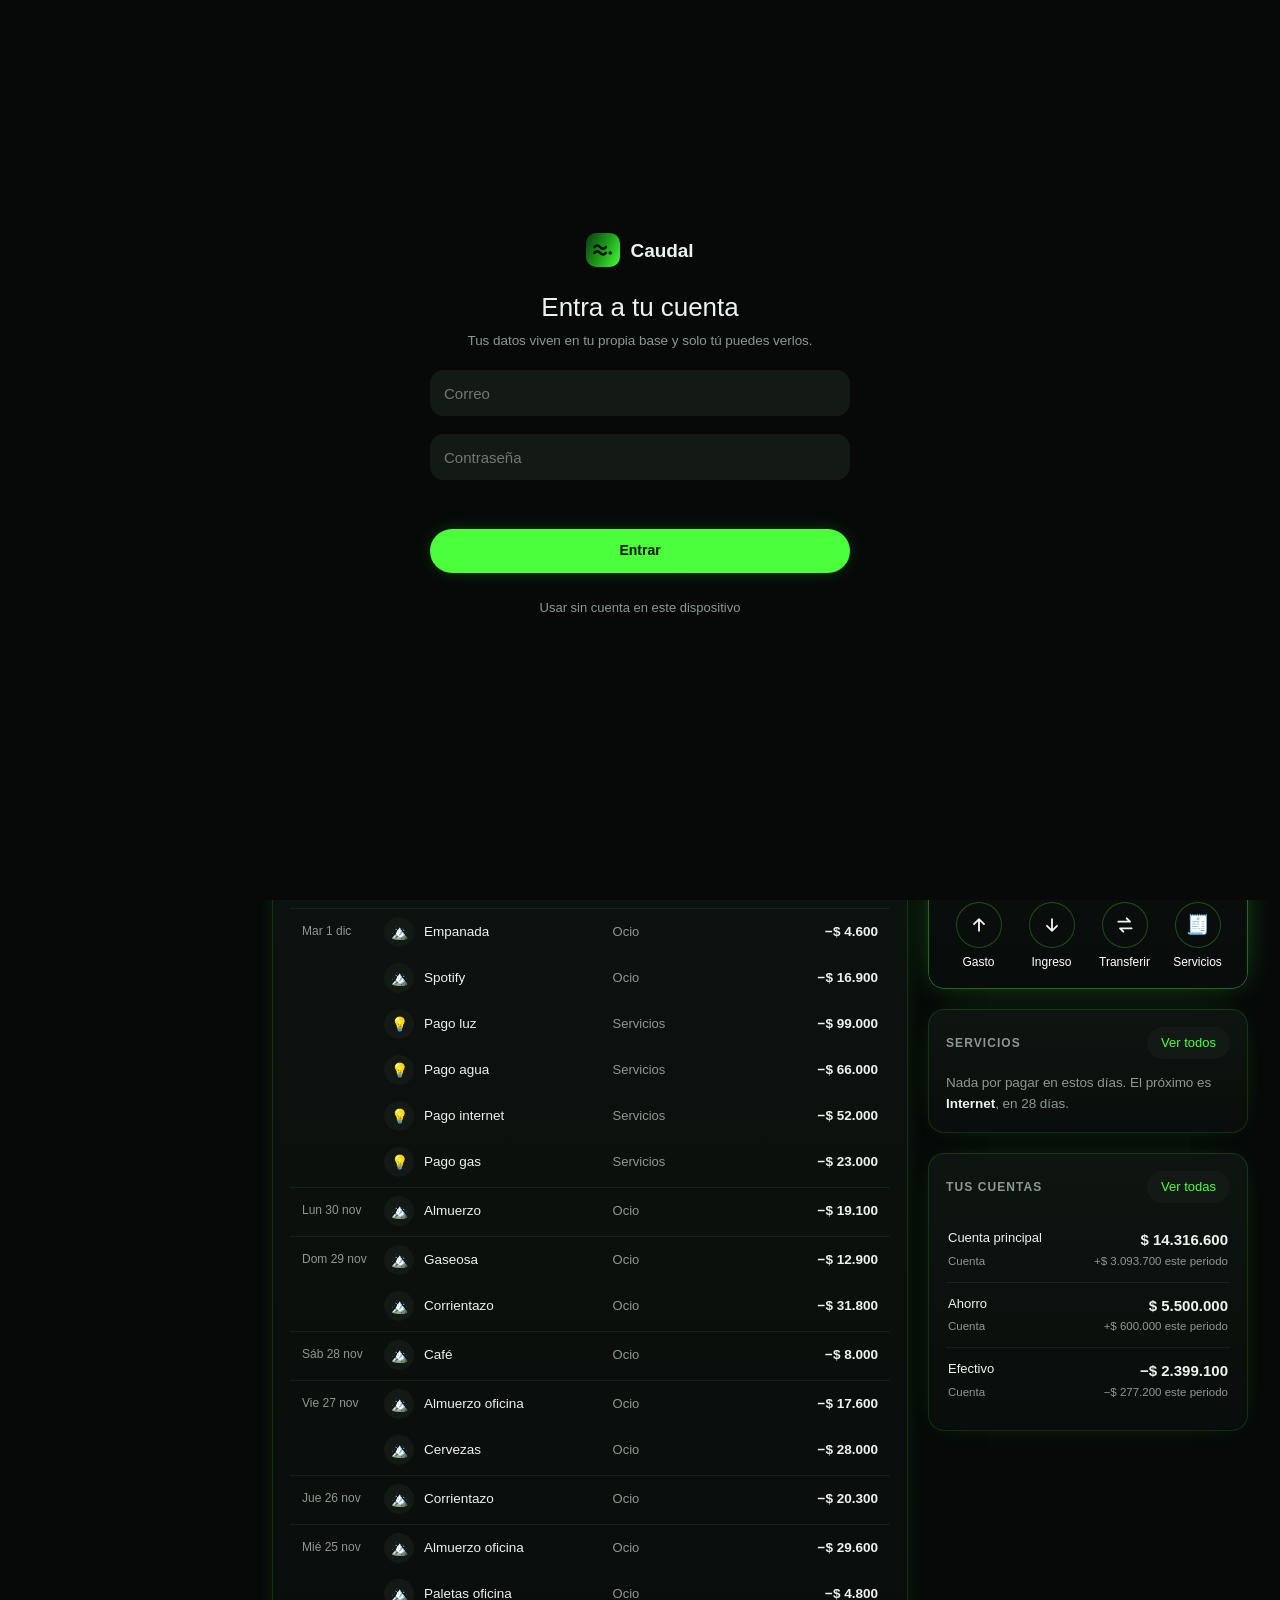
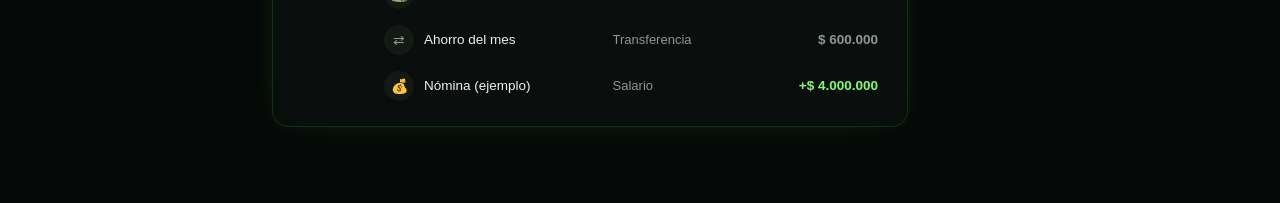
==== commit 5c0eb63e: "Diseño tipo panel neón: casi negro, rejilla tenue, bordes verdes y títulos en mayúscula - Tokens: fo" ====
--- a/index.html
+++ b/index.html
@@ -7,7 +7,7 @@
 <link rel="apple-touch-icon" href="apple-touch-icon.png">
 <link rel="icon" type="image/png" href="icon-192.png">
 <style>:root{padding-top:env(safe-area-inset-top,0px);padding-bottom:env(safe-area-inset-bottom,0px)}body{margin:0}[hidden]{display:none!important}img{max-width:100%}</style>
-<meta name="theme-color" content="#161A1C">
+<meta name="theme-color" content="#060908">
 <meta name="apple-mobile-web-app-status-bar-style" content="black-translucent">
 <script src="supabase.js"></script>
 </head>
@@ -18,9 +18,9 @@
 <style>
 /* ==========================================================================
    Caudal · hoja de estilos
-   Concepto: banca oscura de bolsillo. Fondo gris carbón (no negro puro, se lee
-   mejor y deja ver la profundidad), superficies que se aclaran al subir de
-   nivel y un solo color de marca, el verde con brillo, reservado para la acción
+   Concepto: panel oscuro tipo terminal, casi negro con rejilla y brillo verde
+   tenue; tarjetas con borde verde fino y títulos en mayúscula pequeña, y un
+   solo color de marca, el verde neón, reservado para la acción
    principal y para lo que entra. Cada tipo de movimiento tiene color, flecha
    y signo propios, así se entiende aunque no se distinga el color.
 
@@ -32,34 +32,34 @@
 :root{
   color-scheme:dark;
   /* superficies: cada nivel un poco más claro que el anterior */
-  --bg:#161A1C;
-  --surface:#1F2427;     /* tarjetas */
-  --surface-2:#292F33;   /* elementos dentro de tarjetas: botones, campos, mosaicos */
-  --surface-3:#363D42;   /* elegido o presionado en controles neutros */
-  --line:rgba(255,255,255,.07);
-  --line-2:rgba(255,255,255,.13);
+  --bg:#060908;
+  --surface:#0C110E;     /* tarjetas */
+  --surface-2:#131A16;   /* elementos dentro de tarjetas: botones, campos, mosaicos */
+  --surface-3:#1C2620;   /* elegido o presionado en controles neutros */
+  --line:rgba(120,255,110,.08);
+  --line-2:rgba(120,255,110,.17);
   /* texto */
-  --ink:#F2F4F5;
-  --muted:#9AA0A8;
-  --faint:#767C86;
+  --ink:#ECF3EE;
+  --muted:#8C998F;
+  --faint:#66726A;
   /* marca y significado. Los mismos valores viven en paleta.js para las gráficas */
-  --brand:#2FE37A;       /* acción principal: verde con brillo */
-  --on-brand:#06210F;    /* texto sobre el verde */
+  --brand:#4BFF3B;       /* acción principal: verde neón */
+  --on-brand:#041300;    /* texto sobre el verde */
   --on-tc:#0F1114;       /* texto sobre el color de cada tipo de movimiento (claros) */
-  --in:#5CF09A;          /* ingreso: verde claro */
-  --out:#FF5A66;         /* gasto: rojo coral con brillo */
-  --move:#5CC8FF;        /* transferencia: celeste, para no confundirse con el verde */
-  --glow:rgba(47,227,122,.34); /* brillo de color de tarjetas, arcos y barras */
+  --in:#7DFF66;          /* ingreso: verde claro neón */
+  --out:#FF4D5E;         /* gasto: rojo coral con brillo */
+  --move:#4FC3FF;        /* transferencia: celeste, para no confundirse con el verde */
+  --glow:rgba(75,255,59,.35); /* brillo de color de tarjetas, arcos y barras */
   --adjust:#FFB443;      /* ajuste de saldo */
   --pos:var(--in);
   --neg:var(--out);
   --warn:#FFB443;
-  --track:#30363B;       /* fondo de barras de progreso */
-  --hero:linear-gradient(118deg,#0E3B22 0%,#14894A 52%,#2FE37A 100%);   /* marca y logo */
-  --hero-card:radial-gradient(120% 150% at 92% -10%,rgba(47,227,122,.34) 0%,rgba(47,227,122,0) 58%),linear-gradient(160deg,#2A3230 0%,#1B2123 100%);  /* tarjeta principal: gris con brillo verde */
+  --track:#18211C;       /* fondo de barras de progreso */
+  --hero:linear-gradient(118deg,#0A3A12 0%,#1E9E1A 52%,#4BFF3B 100%);   /* marca y logo */
+  --hero-card:radial-gradient(120% 120% at 50% -25%,rgba(75,255,59,.22) 0%,rgba(75,255,59,0) 62%),linear-gradient(180deg,#0F1712 0%,#080C0A 100%);  /* tarjeta principal: gris con brillo verde */
   /* forma */
   --font:-apple-system,BlinkMacSystemFont,"SF Pro Text","Segoe UI",Roboto,"Helvetica Neue",Arial,sans-serif;
-  --r-card:22px;
+  --r-card:16px;
   --r-tile:16px;
   --r-field:14px;
   --nav-h:72px;
@@ -69,9 +69,9 @@
 /* ---------- 2. Base ---------- */
 *{box-sizing:border-box}
 /* overscroll-behavior-y: sin el "arrastrar para recargar" de Chrome en Android: la app se sincroniza y se actualiza sola */
-html{background:var(--bg);touch-action:manipulation;-webkit-text-size-adjust:100%;text-size-adjust:100%;overscroll-behavior-y:none}
+html{background:radial-gradient(70% 45% at 100% 0%,rgba(75,255,59,.08) 0%,rgba(75,255,59,0) 70%),radial-gradient(60% 40% at 0% 100%,rgba(75,255,59,.06) 0%,rgba(75,255,59,0) 70%),repeating-linear-gradient(0deg,rgba(75,255,59,.025) 0 1px,transparent 1px 44px),repeating-linear-gradient(90deg,rgba(75,255,59,.025) 0 1px,transparent 1px 44px),var(--bg);background-attachment:fixed;touch-action:manipulation;-webkit-text-size-adjust:100%;text-size-adjust:100%;overscroll-behavior-y:none}
 body{overscroll-behavior-y:none}
-body{margin:0;min-height:100vh;overflow-x:clip;background:var(--bg);color:var(--ink);font-family:var(--font);font-size:15px;line-height:1.45;letter-spacing:-.003em;-webkit-font-smoothing:antialiased;-webkit-tap-highlight-color:transparent}
+body{margin:0;min-height:100vh;overflow-x:clip;background:transparent;color:var(--ink);font-family:var(--font);font-size:15px;line-height:1.45;letter-spacing:-.003em;-webkit-font-smoothing:antialiased;-webkit-tap-highlight-color:transparent}
 body.lock{position:fixed;left:0;right:0;overflow:hidden}
 button{font:inherit;color:inherit;background:none;border:0;padding:0;cursor:pointer}
 input,select{font:inherit;color:inherit}
@@ -90,7 +90,7 @@
    para que lo que pasa por debajo al bajar no se asome entre los botones; abajo se desvanece suave */
 /* barra superior: vidrio esmerilado como en iOS; lo de abajo se desenfoca en vez de oscurecerse,
    y la línea inferior solo aparece cuando hay contenido pasando por debajo */
-.top::before{content:"";position:absolute;z-index:-1;left:-16px;right:-16px;bottom:0;top:calc(-1 * env(safe-area-inset-top,0px));background:rgba(15,17,20,.78);-webkit-backdrop-filter:saturate(1.4) blur(20px);backdrop-filter:saturate(1.4) blur(20px);border-bottom:1px solid transparent;transition:border-color .2s}
+.top::before{content:"";position:absolute;z-index:-1;left:-16px;right:-16px;bottom:0;top:calc(-1 * env(safe-area-inset-top,0px));background:rgba(6,9,8,.82);-webkit-backdrop-filter:saturate(1.4) blur(20px);backdrop-filter:saturate(1.4) blur(20px);border-bottom:1px solid transparent;transition:border-color .2s}
 body.scrolled .top::before{border-bottom-color:var(--line)}
 .tright{display:flex;align-items:center;gap:8px}
 .brand{display:flex;align-items:center;gap:10px;font-weight:600;font-size:19px}
@@ -128,20 +128,20 @@
 /* barra inferior del celular: cápsula flotante con cuatro secciones.
    La sección activa lleva una píldora lima suave detrás del ícono, que crece al cambiar de pantalla */
 .nav{position:fixed;left:0;right:0;bottom:0;z-index:10;padding:0 12px calc(var(--safe-b) + 10px);pointer-events:none}
-.nav-in{pointer-events:auto;max-width:496px;margin:0 auto;display:grid;grid-template-columns:repeat(4,1fr);align-items:center;height:var(--nav-h);padding:0 4px;border-radius:24px;background:rgba(24,27,32,.9);border:1px solid var(--line-2);box-shadow:0 12px 32px rgba(0,0,0,.45);-webkit-backdrop-filter:blur(18px);backdrop-filter:blur(18px)}
+.nav-in{pointer-events:auto;max-width:496px;margin:0 auto;display:grid;grid-template-columns:repeat(4,1fr);align-items:center;height:var(--nav-h);padding:0 4px;border-radius:20px;background:rgba(7,11,9,.92);border:1px solid rgba(75,255,59,.2);box-shadow:0 12px 32px rgba(0,0,0,.6),0 0 24px -10px rgba(75,255,59,.4);-webkit-backdrop-filter:blur(18px);backdrop-filter:blur(18px)}
 .nav-in>button[data-v]{position:relative;height:100%;display:flex;flex-direction:column;align-items:center;justify-content:center;gap:5px;font-size:12px;font-weight:500;color:var(--faint);transition:color .2s}
-.nav-in>button[data-v]::before{content:"";position:absolute;top:9px;left:50%;width:62px;height:34px;margin-left:-31px;border-radius:999px;background:rgba(180,155,255,.14);opacity:0;transform:scale(.4);transition:transform .3s cubic-bezier(.2,.9,.3,1.25),opacity .2s}
+.nav-in>button[data-v]::before{content:"";position:absolute;top:9px;left:50%;width:62px;height:34px;margin-left:-31px;border-radius:999px;background:rgba(75,255,59,.14);opacity:0;transform:scale(.4);transition:transform .3s cubic-bezier(.2,.9,.3,1.25),opacity .2s}
 .nav-in>button[data-v] svg{position:relative;width:24px;height:24px;transition:color .2s,transform .3s}
 .nav-in>button[aria-current="page"]{color:var(--ink);font-weight:600}
 .nav-in>button[aria-current="page"]::before{opacity:1;transform:none}
-.nav-in>button[aria-current="page"] svg{color:var(--brand);stroke-width:2.2}
+.nav-in>button[aria-current="page"] svg{color:var(--brand);stroke-width:2.2;filter:drop-shadow(0 0 6px var(--glow))}
 .nav-in>button[data-v]:active svg{transform:scale(.9)}
 .nav-in>button[data-v="ajustes"]{display:none}
-.fab{display:flex;align-items:center;justify-content:center;gap:8px;background:var(--brand);color:var(--on-brand);font-weight:600;transition:transform .15s}
+.fab{display:flex;align-items:center;justify-content:center;gap:8px;background:var(--brand);color:var(--on-brand);font-weight:600;box-shadow:0 0 26px -4px var(--glow);transition:transform .15s}
 .fab:active{transform:scale(.95)}
 .fab::after{content:"Registrar";font-size:15px}
 /* celular: botón flotante a la derecha, al alcance del pulgar; al bajar se encoge a un círculo */
-body>.fab{position:fixed;z-index:11;right:max(16px,calc((100vw - 520px) / 2 + 16px));bottom:calc(var(--nav-h) + var(--safe-b) + 26px);height:56px;padding:0 22px 0 18px;border-radius:28px;box-shadow:0 12px 28px rgba(0,0,0,.5),0 0 0 6px rgba(180,155,255,.12);transition:padding .25s,transform .15s}
+body>.fab{position:fixed;z-index:11;right:max(16px,calc((100vw - 520px) / 2 + 16px));bottom:calc(var(--nav-h) + var(--safe-b) + 26px);height:56px;padding:0 22px 0 18px;border-radius:28px;box-shadow:0 12px 28px rgba(0,0,0,.5),0 0 0 6px rgba(75,255,59,.12);transition:padding .25s,transform .15s}
 body>.fab::after{max-width:110px;overflow:hidden;white-space:nowrap;transition:max-width .25s,opacity .2s}
 body.fab-min>.fab{padding:0 16px;gap:0}
 body.fab-min>.fab::after{max-width:0;opacity:0}
@@ -151,11 +151,11 @@
 
 /* ---------- 4. Componentes ---------- */
 /* tarjeta */
-.card{position:relative;display:flex;flex-direction:column;gap:14px;min-width:0;overflow:hidden;padding:18px;border-radius:var(--r-card);background:radial-gradient(130% 110% at 100% -12%,rgba(47,227,122,.09) 0%,rgba(47,227,122,0) 56%),var(--surface);box-shadow:inset 0 0 0 1px rgba(47,227,122,.09)}
+.card{position:relative;display:flex;flex-direction:column;gap:14px;min-width:0;overflow:hidden;padding:18px;border-radius:var(--r-card);background:linear-gradient(180deg,#0E1511 0%,#090D0B 100%);box-shadow:inset 0 0 0 1px rgba(75,255,59,.14),0 0 28px -16px rgba(75,255,59,.35)}
 .card-h{display:flex;justify-content:space-between;align-items:center;gap:10px;flex-wrap:wrap}
-.card-h h2{margin:0;font-size:16px;font-weight:600}
+.card-h h2{margin:0;font-size:12px;font-weight:600;letter-spacing:.09em;text-transform:uppercase;color:var(--muted)}
 .card-h svg{color:var(--brand);flex:none}
-.label{font-size:12.5px;font-weight:500;color:var(--muted)}
+.label{font-size:11.5px;font-weight:600;letter-spacing:.08em;text-transform:uppercase;color:var(--muted)}
 .aside{font-size:12.5px;color:var(--muted)}
 .insight{margin:0;font-size:13.5px;line-height:1.55;color:var(--muted)}
 .insight b{color:var(--ink);font-weight:600}
@@ -170,9 +170,9 @@
 .tile-s{font-size:12px;color:var(--muted)}
 /* tarjeta destacada: gris carbón con un brillo verde que nace de una esquina, como las referencias.
    Dentro de ella se redefinen los colores de texto para que todo lo que contiene se lea en claro */
-.card.hero{background:var(--hero-card);color:var(--ink);box-shadow:inset 0 0 0 1px rgba(47,227,122,.22),0 14px 42px -18px var(--glow);--brand:#2FE37A;--on-brand:#06210F;--ink:#FFFFFF;--muted:rgba(255,255,255,.72);--faint:rgba(255,255,255,.54);--line:rgba(255,255,255,.14);--pos:#5CF09A;--neg:#FF8E98;--warn:#FFC86B;--out:#FF6B77;--in:#5CF09A;--track:rgba(255,255,255,.16)}
+.card.hero{background:var(--hero-card);color:var(--ink);box-shadow:inset 0 0 0 1px rgba(75,255,59,.38),0 0 36px -12px rgba(75,255,59,.45);--brand:#4BFF3B;--on-brand:#041300;--ink:#FFFFFF;--muted:rgba(255,255,255,.72);--faint:rgba(255,255,255,.54);--line:rgba(255,255,255,.14);--pos:#7DFF66;--neg:#FF8E98;--warn:#FFC86B;--out:#FF6B77;--in:#7DFF66;--track:rgba(255,255,255,.16)}
 /* resto de tarjetas con brillo: un velo de color en la esquina y un borde fino */
-.card.glow{background:radial-gradient(110% 130% at 100% 0%,rgba(47,227,122,.15) 0%,rgba(47,227,122,0) 55%),var(--surface);box-shadow:inset 0 0 0 1px rgba(47,227,122,.13)}
+.card.glow{background:radial-gradient(110% 120% at 100% 0%,rgba(75,255,59,.12) 0%,rgba(75,255,59,0) 55%),linear-gradient(180deg,#0E1511 0%,#090D0B 100%);box-shadow:inset 0 0 0 1px rgba(75,255,59,.26),0 0 30px -14px rgba(75,255,59,.45)}
 .card.hero .pill{background:rgba(255,255,255,.16);color:var(--ink)}
 /* Cómo va el mes: arco con brillo, tres cifras y barra de porcentajes. --gc es el color del estado */
 .mes{--gc:var(--brand)}
@@ -210,15 +210,15 @@
 /* accesos rápidos de la tarjeta destacada: un toque para registrar cada tipo */
 .qa{display:grid;grid-template-columns:repeat(3,1fr);gap:8px;margin-top:2px}
 .qa button{display:flex;flex-direction:column;align-items:center;gap:6px;font-size:12px;font-weight:500}
-.qa-i{position:relative;width:46px;height:46px;border-radius:50%;display:grid;place-items:center;background:rgba(10,14,12,.62);color:#F2F4F5;font-size:19px;box-shadow:inset 0 0 0 1px rgba(47,227,122,.28)}
+.qa-i{position:relative;width:46px;height:46px;border-radius:50%;display:grid;place-items:center;background:rgba(10,14,12,.62);color:#F2F4F5;font-size:19px;box-shadow:inset 0 0 0 1px rgba(75,255,59,.28)}
 .qa.q4{grid-template-columns:repeat(4,1fr)}
 .qa-n{position:absolute;top:-3px;right:-3px;min-width:18px;height:18px;padding-inline:5px;border-radius:99px;background:var(--adjust);color:#0F1114;font-size:11px;font-weight:600;line-height:18px;font-style:normal}
 /* botones */
-.btn{display:inline-flex;align-items:center;justify-content:center;gap:8px;height:44px;padding-inline:20px;border-radius:999px;font-size:14px;font-weight:600;background:var(--brand);color:var(--on-brand)}
+.btn{display:inline-flex;align-items:center;justify-content:center;gap:8px;height:44px;padding-inline:20px;border-radius:999px;font-size:14px;font-weight:600;background:var(--brand);color:var(--on-brand);box-shadow:0 0 20px -6px var(--glow)}
 .btn:active{filter:brightness(.92)}
 .btn.sm{height:34px;padding-inline:14px;font-size:13px}
 .btn.block{width:100%}
-.btn.ghost{background:var(--surface-2);color:var(--ink)}
+.btn.ghost{background:var(--surface-2);color:var(--ink);box-shadow:inset 0 0 0 1px var(--line-2)}
 .btn.danger{background:#B3203F;color:#fff}
 .lnk{padding:0;font:inherit;color:var(--brand)}
 .lnk2{padding:4px 2px;font-size:12.5px;color:var(--muted)}
@@ -260,7 +260,7 @@
 .toast{position:fixed;left:50%;bottom:calc(var(--nav-h) + var(--safe-b) + 88px);z-index:30;padding:10px 16px;border-radius:999px;background:var(--ink);color:var(--bg);font-size:13px;white-space:nowrap;opacity:0;pointer-events:none;transform:translate(-50%,16px);transition:opacity .2s,transform .2s}
 .toast.on{opacity:1;transform:translate(-50%,0)}
 .hit{animation:hit 1.8s ease}
-@keyframes hit{0%,40%{background:rgba(180,155,255,.16);box-shadow:0 0 0 8px rgba(180,155,255,.16)}100%{background:transparent;box-shadow:0 0 0 8px transparent}}
+@keyframes hit{0%,40%{background:rgba(75,255,59,.16);box-shadow:0 0 0 8px rgba(75,255,59,.16)}100%{background:transparent;box-shadow:0 0 0 8px transparent}}
 /* barra de búsqueda e IA de inicio */
 .ask{display:flex;align-items:center;gap:8px}
 .ask-main,.ask-in{flex:1;min-width:0;border-radius:999px;background:var(--surface)}
@@ -397,7 +397,7 @@
 .rit-v>span{font-size:13px;line-height:1.5;color:var(--muted)}
 .rit-v>span b{font-weight:600}
 .subbar{position:relative;display:flex;justify-content:space-between;gap:10px;width:100%;margin-top:6px;padding:10px 12px;overflow:hidden;border:1px solid var(--line);border-radius:12px;font-size:13.5px;text-align:left}
-.subbar i{position:absolute;inset:0 auto 0 0;background:rgba(180,155,255,.16)}
+.subbar i{position:absolute;inset:0 auto 0 0;background:rgba(75,255,59,.16)}
 .subbar span{position:relative}
 .subbar .num{font-weight:600}
 .subbar.on{border-color:var(--brand)}
@@ -446,7 +446,7 @@
 /* día de pago: las tareas de cada paso se leen completas */
 .dp .rmain span{white-space:normal;margin-top:2px}
 .dp .pill{height:auto;min-height:32px;padding-block:6px;white-space:normal;text-align:left;max-width:100%}
-.pchk{flex:none;width:32px;height:32px;border-radius:50%;display:grid;place-items:center;background:rgba(180,155,255,.14);color:var(--pos);font-weight:600}
+.pchk{flex:none;width:32px;height:32px;border-radius:50%;display:grid;place-items:center;background:rgba(75,255,59,.14);color:var(--pos);font-weight:600}
 .pdot{flex:none;width:10px;height:10px;border-radius:50%}
 
 /* ---------- 7. Formularios y hoja inferior ---------- */
@@ -467,7 +467,7 @@
 .scrim{position:fixed;inset:0;z-index:20;background:rgba(0,0,0,.62);opacity:0;transition:opacity .2s}
 .scrim.on{opacity:1}
 /* hoja que sube desde abajo con los formularios */
-.sheet{position:fixed;left:0;right:0;bottom:0;z-index:21;max-width:520px;max-height:92vh;margin:0 auto;padding:10px 20px calc(20px + var(--safe-b));overflow-y:auto;overflow-x:hidden;overscroll-behavior:contain;border-radius:30px 30px 0 0;background:var(--bg);box-shadow:0 -10px 40px rgba(0,0,0,.6);transform:translateY(100%);transition:transform .3s cubic-bezier(.2,.8,.2,1)}
+.sheet{position:fixed;left:0;right:0;bottom:0;z-index:21;max-width:520px;max-height:92vh;margin:0 auto;padding:10px 20px calc(20px + var(--safe-b));overflow-y:auto;overflow-x:hidden;overscroll-behavior:contain;border-radius:24px 24px 0 0;background:var(--bg);box-shadow:0 -10px 40px rgba(0,0,0,.7),inset 0 1px 0 rgba(75,255,59,.3);transform:translateY(100%);transition:transform .3s cubic-bezier(.2,.8,.2,1)}
 .sheet.on{transform:none}
 .sheet .inp,.sheet .amount,.sheet .chip:not([aria-pressed="true"]),.sheet .seg button:not([aria-pressed="true"]),.sheet .ctile:not([aria-pressed="true"]):not([aria-expanded="true"]),.sheet .btn.ghost{background:var(--surface)}
 .grab{width:38px;height:5px;margin:0 auto 12px;border-radius:9px;background:var(--line-2)}
@@ -502,7 +502,7 @@
 .pendt[aria-pressed="true"]{color:var(--warn);box-shadow:inset 0 0 0 1px var(--warn)}
 /* registro: cada tipo pinta la hoja con su color (--tc) y su versión suave (--tcs) */
 .sheet.t-gasto{--tc:var(--out);--tcs:rgba(255,90,102,.12)}
-.sheet.t-ingreso{--tc:var(--in);--tcs:rgba(180,155,255,.10)}
+.sheet.t-ingreso{--tc:var(--in);--tcs:rgba(75,255,59,.10)}
 .sheet.t-transferencia{--tc:var(--move);--tcs:rgba(92,200,255,.13)}
 .sheet.t-ajuste{--tc:var(--adjust);--tcs:rgba(255,180,67,.12)}
 .sheet[class*="t-"]{--brand:var(--tc)}
@@ -556,7 +556,7 @@
 .smart-tools{display:flex;flex-wrap:wrap;gap:6px;padding-top:8px;border-top:1px solid var(--line)}
 .tool{display:inline-flex;align-items:center;gap:6px;height:36px;padding-inline:12px;border:1px solid var(--line);border-radius:999px;font-size:13px;color:var(--muted)}
 .tool.rec{background:var(--brand);color:var(--on-brand);border-color:transparent;animation:pulse 1.2s infinite}
-@keyframes pulse{50%{box-shadow:0 0 0 7px rgba(180,155,255,.2)}}
+@keyframes pulse{50%{box-shadow:0 0 0 7px rgba(75,255,59,.2)}}
 .thumbs{display:flex;flex-wrap:wrap;gap:8px}
 .thumb{position:relative;width:72px;height:72px;overflow:hidden;border:1px solid var(--line-2);border-radius:var(--r-field)}
 .thumb img{width:100%;height:100%;object-fit:cover}
@@ -656,7 +656,7 @@
 .setrow .t span{overflow:hidden;text-overflow:ellipsis;white-space:nowrap}
 .brow .r{flex:none;display:flex;flex-direction:column;align-items:flex-end;gap:3px}
 .bst{padding:2px 8px;border-radius:99px;background:var(--surface-2);font-size:11px;white-space:nowrap;color:var(--muted)}
-.bst.ok{background:rgba(180,155,255,.14);color:var(--pos)}
+.bst.ok{background:rgba(75,255,59,.14);color:var(--pos)}
 .bst.due{background:rgba(255,180,67,.16);color:var(--warn)}
 /* categorías en Ajustes */
 .brow .catdet{overflow:hidden;text-overflow:ellipsis;white-space:nowrap}
@@ -980,26 +980,26 @@
 <div class="tip" id="tip" role="tooltip"></div>
 
 <script>
-const BUILD = '20261122212953';
+const BUILD = '20261122214623';
 const SEED = {"settings": {"startDay": 25}, "accounts": [{"id": "efe", "name": "Efectivo", "group": "Dinero en efectivo", "order": 1, "groupOrder": 100, "hidden": false}, {"id": "banco", "name": "Cuenta principal", "group": "Cuenta bancaria", "order": 2, "groupOrder": 103, "hidden": false}, {"id": "ahorro", "name": "Ahorro", "group": "Ahorro", "order": 3, "groupOrder": 104, "hidden": false}], "categories": [{"id": "sal", "name": "Salario", "emoji": "💰", "type": "ingreso", "parentId": null, "order": 1, "hidden": false}, {"id": "extra", "name": "Dinero extra", "emoji": "💵", "type": "ingreso", "parentId": null, "order": 2, "hidden": false}, {"id": "casa", "name": "Mercado y casa", "emoji": "🏠", "type": "gasto", "parentId": null, "order": 3, "hidden": false}, {"id": "mercado", "name": "Mercado", "emoji": "🛒", "type": "gasto", "parentId": "casa", "order": 4, "hidden": false}, {"id": "carne", "name": "Carne", "emoji": "🥩", "type": "gasto", "parentId": "casa", "order": 5, "hidden": false}, {"id": "ocio", "name": "Ocio", "emoji": "🏔️", "type": "gasto", "parentId": null, "order": 6, "hidden": false}, {"id": "comida", "name": "Comida", "emoji": "🍿", "type": "gasto", "parentId": "ocio", "order": 7, "hidden": false}, {"id": "snacks", "name": "Snacks", "emoji": "🥨", "type": "gasto", "parentId": "ocio", "order": 8, "hidden": false}, {"id": "bebida", "name": "Bebida", "emoji": "🍻", "type": "gasto", "parentId": "ocio", "order": 9, "hidden": false}, {"id": "subs", "name": "Suscripciones", "emoji": "🎧", "type": "gasto", "parentId": "ocio", "order": 10, "hidden": false}, {"id": "uber", "name": "Uber, taxi etc", "emoji": "🚖", "type": "gasto", "parentId": "ocio", "order": 11, "hidden": false}, {"id": "trans", "name": "Transporte", "emoji": "🛵", "type": "gasto", "parentId": null, "order": 12, "hidden": false}, {"id": "gaso", "name": "Gasolina", "emoji": "⛽️", "type": "gasto", "parentId": "trans", "order": 13, "hidden": false}, {"id": "serv", "name": "Servicios", "emoji": "💡", "type": "gasto", "parentId": null, "order": 14, "hidden": false}, {"id": "luz", "name": "Luz", "emoji": "💡", "type": "gasto", "parentId": "serv", "order": 15, "hidden": false}, {"id": "agua", "name": "Agua", "emoji": "🚿", "type": "gasto", "parentId": "serv", "order": 16, "hidden": false}, {"id": "gas", "name": "Gas", "emoji": "⏲️", "type": "gasto", "parentId": "serv", "order": 17, "hidden": false}, {"id": "net", "name": "Internet", "emoji": "🛜", "type": "gasto", "parentId": "serv", "order": 18, "hidden": false}, {"id": "edu", "name": "Educación", "emoji": "📚", "type": "gasto", "parentId": null, "order": 19, "hidden": false}, {"id": "otros", "name": "Otros", "emoji": "🔄", "type": "gasto", "parentId": null, "order": 20, "hidden": false}]};
 /* ---------- paleta para lo que se dibuja desde JavaScript ----------
    Las gráficas SVG y las leyendas no pueden leer las variables de styles.css
    en sus atributos, así que los colores viven aquí con los mismos valores.
    Si cambias un color, cámbialo en los dos lugares. */
 const PAL = {
-  lima:'#5CF09A',      // ingresos y lo que va bien (verde claro; la marca es el verde con brillo)
-  rosa:'#FF5A66',      // gastos y lo que se pasa del límite (rojo coral)
-  lavanda:'#5CC8FF',   // transferencias y ahorro (celeste)
+  lima:'#7DFF66',      // ingresos y lo que va bien (verde claro; la marca es el verde con brillo)
+  rosa:'#FF4D5E',      // gastos y lo que se pasa del límite (rojo coral)
+  lavanda:'#4FC3FF',   // transferencias y ahorro (celeste)
   ambar:'#FFB443',     // avisos y ajustes
-  agua:'#3FBF8F',
-  coral:'#C9A0FF',
-  gris:'#9AA0A8',
-  tinta:'#F2F4F5',     // texto
-  superficie:'#1F2427', // fondo de tarjeta (borde de puntos en las gráficas)
+  agua:'#27C21F',      // verde medio (series)
+  coral:'#C2FFB0',     // verde pálido (series)
+  gris:'#8C998F',
+  tinta:'#ECF3EE',     // texto
+  superficie:'#0C110E', // fondo de tarjeta (borde de puntos en las gráficas)
   velo: a => 'rgba(255,255,255,' + a + ')' // líneas de rejilla y referencias tenues
 };
-/* orden fijo para series, cuentas y categorías: lima primero, gris al final */
-const SERIE = [PAL.lima, PAL.lavanda, PAL.rosa, PAL.agua, PAL.ambar, PAL.coral, PAL.gris];
+/* orden fijo para series, cuentas y categorías: tonos de verde primero (como los paneles de referencia), gris al final */
+const SERIE = [PAL.lima, PAL.agua, PAL.coral, PAL.lavanda, PAL.ambar, PAL.rosa, PAL.gris];
 const serieColor = i => SERIE[i % SERIE.length];
 
 /* tipos de movimiento: nombre, títulos del registro y flecha (como Retirar, Recargar e Intercambiar) */
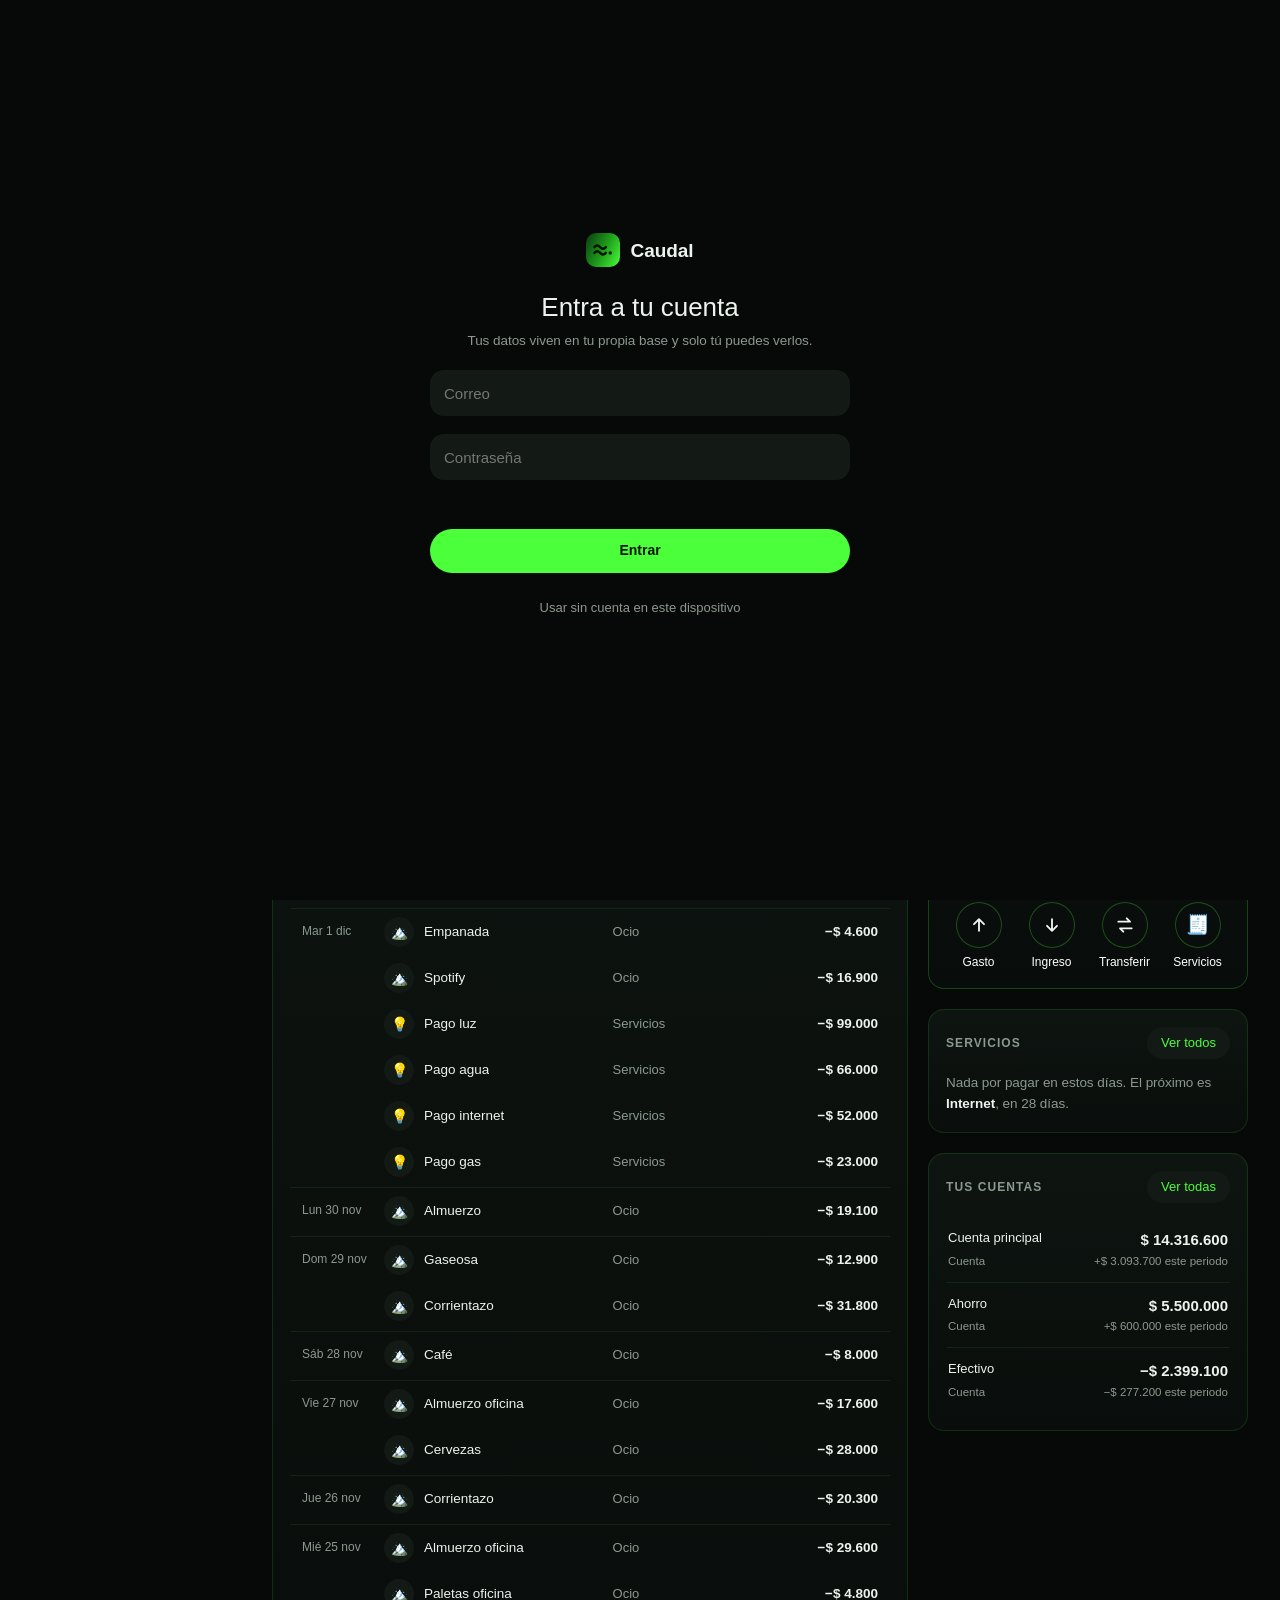
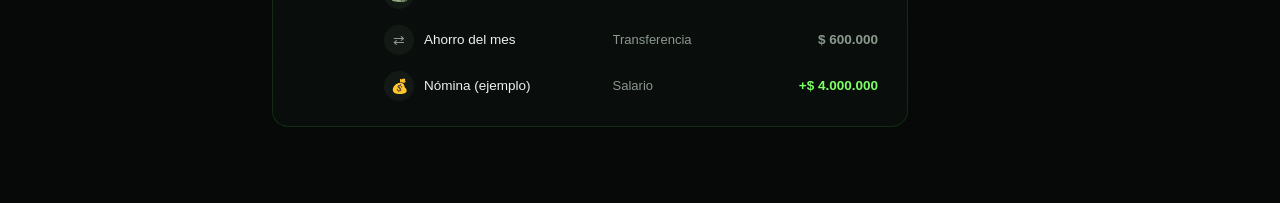
==== commit 75f80a26: "Diseño de la referencia tal cual: bordes planos y colores a juego con el verde neón - Tarjetas, tarj" ====
--- a/index.html
+++ b/index.html
@@ -47,16 +47,16 @@
   --on-brand:#041300;    /* texto sobre el verde */
   --on-tc:#0F1114;       /* texto sobre el color de cada tipo de movimiento (claros) */
   --in:#7DFF66;          /* ingreso: verde claro neón */
-  --out:#FF4D5E;         /* gasto: rojo coral con brillo */
-  --move:#4FC3FF;        /* transferencia: celeste, para no confundirse con el verde */
+  --out:#FF5A4E;         /* gasto: rojo cálido, a juego con el verde neón */
+  --move:#2EE6C8;        /* transferencia: aguamarina, vecina del verde sin confundirse con él */
   --glow:rgba(75,255,59,.35); /* brillo de color de tarjetas, arcos y barras */
-  --adjust:#FFB443;      /* ajuste de saldo */
+  --adjust:#E4F53A;      /* ajuste de saldo: amarillo lima */
   --pos:var(--in);
   --neg:var(--out);
-  --warn:#FFB443;
+  --warn:#E4F53A;
   --track:#18211C;       /* fondo de barras de progreso */
   --hero:linear-gradient(118deg,#0A3A12 0%,#1E9E1A 52%,#4BFF3B 100%);   /* marca y logo */
-  --hero-card:radial-gradient(120% 120% at 50% -25%,rgba(75,255,59,.22) 0%,rgba(75,255,59,0) 62%),linear-gradient(180deg,#0F1712 0%,#080C0A 100%);  /* tarjeta principal: gris con brillo verde */
+  --hero-card:linear-gradient(180deg,#0F1712 0%,#080C0A 100%);  /* tarjeta principal: gris con brillo verde */
   /* forma */
   --font:-apple-system,BlinkMacSystemFont,"SF Pro Text","Segoe UI",Roboto,"Helvetica Neue",Arial,sans-serif;
   --r-card:16px;
@@ -128,20 +128,20 @@
 /* barra inferior del celular: cápsula flotante con cuatro secciones.
    La sección activa lleva una píldora lima suave detrás del ícono, que crece al cambiar de pantalla */
 .nav{position:fixed;left:0;right:0;bottom:0;z-index:10;padding:0 12px calc(var(--safe-b) + 10px);pointer-events:none}
-.nav-in{pointer-events:auto;max-width:496px;margin:0 auto;display:grid;grid-template-columns:repeat(4,1fr);align-items:center;height:var(--nav-h);padding:0 4px;border-radius:20px;background:rgba(7,11,9,.92);border:1px solid rgba(75,255,59,.2);box-shadow:0 12px 32px rgba(0,0,0,.6),0 0 24px -10px rgba(75,255,59,.4);-webkit-backdrop-filter:blur(18px);backdrop-filter:blur(18px)}
+.nav-in{pointer-events:auto;max-width:496px;margin:0 auto;display:grid;grid-template-columns:repeat(4,1fr);align-items:center;height:var(--nav-h);padding:0 4px;border-radius:20px;background:rgba(7,11,9,.92);border:1px solid rgba(75,255,59,.16);box-shadow:0 12px 32px rgba(0,0,0,.6);-webkit-backdrop-filter:blur(18px);backdrop-filter:blur(18px)}
 .nav-in>button[data-v]{position:relative;height:100%;display:flex;flex-direction:column;align-items:center;justify-content:center;gap:5px;font-size:12px;font-weight:500;color:var(--faint);transition:color .2s}
 .nav-in>button[data-v]::before{content:"";position:absolute;top:9px;left:50%;width:62px;height:34px;margin-left:-31px;border-radius:999px;background:rgba(75,255,59,.14);opacity:0;transform:scale(.4);transition:transform .3s cubic-bezier(.2,.9,.3,1.25),opacity .2s}
 .nav-in>button[data-v] svg{position:relative;width:24px;height:24px;transition:color .2s,transform .3s}
 .nav-in>button[aria-current="page"]{color:var(--ink);font-weight:600}
 .nav-in>button[aria-current="page"]::before{opacity:1;transform:none}
-.nav-in>button[aria-current="page"] svg{color:var(--brand);stroke-width:2.2;filter:drop-shadow(0 0 6px var(--glow))}
+.nav-in>button[aria-current="page"] svg{color:var(--brand);stroke-width:2.2}
 .nav-in>button[data-v]:active svg{transform:scale(.9)}
 .nav-in>button[data-v="ajustes"]{display:none}
-.fab{display:flex;align-items:center;justify-content:center;gap:8px;background:var(--brand);color:var(--on-brand);font-weight:600;box-shadow:0 0 26px -4px var(--glow);transition:transform .15s}
+.fab{display:flex;align-items:center;justify-content:center;gap:8px;background:var(--brand);color:var(--on-brand);font-weight:600;transition:transform .15s}
 .fab:active{transform:scale(.95)}
 .fab::after{content:"Registrar";font-size:15px}
 /* celular: botón flotante a la derecha, al alcance del pulgar; al bajar se encoge a un círculo */
-body>.fab{position:fixed;z-index:11;right:max(16px,calc((100vw - 520px) / 2 + 16px));bottom:calc(var(--nav-h) + var(--safe-b) + 26px);height:56px;padding:0 22px 0 18px;border-radius:28px;box-shadow:0 12px 28px rgba(0,0,0,.5),0 0 0 6px rgba(75,255,59,.12);transition:padding .25s,transform .15s}
+body>.fab{position:fixed;z-index:11;right:max(16px,calc((100vw - 520px) / 2 + 16px));bottom:calc(var(--nav-h) + var(--safe-b) + 26px);height:56px;padding:0 22px 0 18px;border-radius:28px;box-shadow:0 12px 28px rgba(0,0,0,.5);transition:padding .25s,transform .15s}
 body>.fab::after{max-width:110px;overflow:hidden;white-space:nowrap;transition:max-width .25s,opacity .2s}
 body.fab-min>.fab{padding:0 16px;gap:0}
 body.fab-min>.fab::after{max-width:0;opacity:0}
@@ -151,7 +151,7 @@
 
 /* ---------- 4. Componentes ---------- */
 /* tarjeta */
-.card{position:relative;display:flex;flex-direction:column;gap:14px;min-width:0;overflow:hidden;padding:18px;border-radius:var(--r-card);background:linear-gradient(180deg,#0E1511 0%,#090D0B 100%);box-shadow:inset 0 0 0 1px rgba(75,255,59,.14),0 0 28px -16px rgba(75,255,59,.35)}
+.card{position:relative;display:flex;flex-direction:column;gap:14px;min-width:0;overflow:hidden;padding:18px;border-radius:var(--r-card);background:linear-gradient(180deg,#0E1511 0%,#090D0B 100%);box-shadow:inset 0 0 0 1px rgba(75,255,59,.13)}
 .card-h{display:flex;justify-content:space-between;align-items:center;gap:10px;flex-wrap:wrap}
 .card-h h2{margin:0;font-size:12px;font-weight:600;letter-spacing:.09em;text-transform:uppercase;color:var(--muted)}
 .card-h svg{color:var(--brand);flex:none}
@@ -170,9 +170,9 @@
 .tile-s{font-size:12px;color:var(--muted)}
 /* tarjeta destacada: gris carbón con un brillo verde que nace de una esquina, como las referencias.
    Dentro de ella se redefinen los colores de texto para que todo lo que contiene se lea en claro */
-.card.hero{background:var(--hero-card);color:var(--ink);box-shadow:inset 0 0 0 1px rgba(75,255,59,.38),0 0 36px -12px rgba(75,255,59,.45);--brand:#4BFF3B;--on-brand:#041300;--ink:#FFFFFF;--muted:rgba(255,255,255,.72);--faint:rgba(255,255,255,.54);--line:rgba(255,255,255,.14);--pos:#7DFF66;--neg:#FF8E98;--warn:#FFC86B;--out:#FF6B77;--in:#7DFF66;--track:rgba(255,255,255,.16)}
+.card.hero{background:var(--hero-card);color:var(--ink);box-shadow:inset 0 0 0 1px rgba(75,255,59,.22);--brand:#4BFF3B;--on-brand:#041300;--ink:#FFFFFF;--muted:rgba(255,255,255,.72);--faint:rgba(255,255,255,.54);--line:rgba(255,255,255,.14);--pos:#7DFF66;--neg:#FF7A6E;--warn:#EFFF6A;--out:#FF7A6E;--in:#7DFF66;--track:rgba(255,255,255,.16)}
 /* resto de tarjetas con brillo: un velo de color en la esquina y un borde fino */
-.card.glow{background:radial-gradient(110% 120% at 100% 0%,rgba(75,255,59,.12) 0%,rgba(75,255,59,0) 55%),linear-gradient(180deg,#0E1511 0%,#090D0B 100%);box-shadow:inset 0 0 0 1px rgba(75,255,59,.26),0 0 30px -14px rgba(75,255,59,.45)}
+.card.glow{background:linear-gradient(180deg,#0E1511 0%,#090D0B 100%);box-shadow:inset 0 0 0 1px rgba(75,255,59,.2)}
 .card.hero .pill{background:rgba(255,255,255,.16);color:var(--ink)}
 /* Cómo va el mes: arco con brillo, tres cifras y barra de porcentajes. --gc es el color del estado */
 .mes{--gc:var(--brand)}
@@ -214,12 +214,12 @@
 .qa.q4{grid-template-columns:repeat(4,1fr)}
 .qa-n{position:absolute;top:-3px;right:-3px;min-width:18px;height:18px;padding-inline:5px;border-radius:99px;background:var(--adjust);color:#0F1114;font-size:11px;font-weight:600;line-height:18px;font-style:normal}
 /* botones */
-.btn{display:inline-flex;align-items:center;justify-content:center;gap:8px;height:44px;padding-inline:20px;border-radius:999px;font-size:14px;font-weight:600;background:var(--brand);color:var(--on-brand);box-shadow:0 0 20px -6px var(--glow)}
+.btn{display:inline-flex;align-items:center;justify-content:center;gap:8px;height:44px;padding-inline:20px;border-radius:999px;font-size:14px;font-weight:600;background:var(--brand);color:var(--on-brand)}
 .btn:active{filter:brightness(.92)}
 .btn.sm{height:34px;padding-inline:14px;font-size:13px}
 .btn.block{width:100%}
 .btn.ghost{background:var(--surface-2);color:var(--ink);box-shadow:inset 0 0 0 1px var(--line-2)}
-.btn.danger{background:#B3203F;color:#fff}
+.btn.danger{background:#C0322A;color:#fff}
 .lnk{padding:0;font:inherit;color:var(--brand)}
 .lnk2{padding:4px 2px;font-size:12.5px;color:var(--muted)}
 .lnk2:hover{color:var(--ink)}
@@ -467,7 +467,7 @@
 .scrim{position:fixed;inset:0;z-index:20;background:rgba(0,0,0,.62);opacity:0;transition:opacity .2s}
 .scrim.on{opacity:1}
 /* hoja que sube desde abajo con los formularios */
-.sheet{position:fixed;left:0;right:0;bottom:0;z-index:21;max-width:520px;max-height:92vh;margin:0 auto;padding:10px 20px calc(20px + var(--safe-b));overflow-y:auto;overflow-x:hidden;overscroll-behavior:contain;border-radius:24px 24px 0 0;background:var(--bg);box-shadow:0 -10px 40px rgba(0,0,0,.7),inset 0 1px 0 rgba(75,255,59,.3);transform:translateY(100%);transition:transform .3s cubic-bezier(.2,.8,.2,1)}
+.sheet{position:fixed;left:0;right:0;bottom:0;z-index:21;max-width:520px;max-height:92vh;margin:0 auto;padding:10px 20px calc(20px + var(--safe-b));overflow-y:auto;overflow-x:hidden;overscroll-behavior:contain;border-radius:24px 24px 0 0;background:var(--bg);box-shadow:0 -10px 40px rgba(0,0,0,.7),inset 0 1px 0 rgba(75,255,59,.18);transform:translateY(100%);transition:transform .3s cubic-bezier(.2,.8,.2,1)}
 .sheet.on{transform:none}
 .sheet .inp,.sheet .amount,.sheet .chip:not([aria-pressed="true"]),.sheet .seg button:not([aria-pressed="true"]),.sheet .ctile:not([aria-pressed="true"]):not([aria-expanded="true"]),.sheet .btn.ghost{background:var(--surface)}
 .grab{width:38px;height:5px;margin:0 auto 12px;border-radius:9px;background:var(--line-2)}
@@ -501,10 +501,10 @@
 .pendt{align-self:flex-start;max-width:100%;height:auto;min-height:32px;padding-block:6px;white-space:normal;text-align:left;color:var(--muted)}
 .pendt[aria-pressed="true"]{color:var(--warn);box-shadow:inset 0 0 0 1px var(--warn)}
 /* registro: cada tipo pinta la hoja con su color (--tc) y su versión suave (--tcs) */
-.sheet.t-gasto{--tc:var(--out);--tcs:rgba(255,90,102,.12)}
+.sheet.t-gasto{--tc:var(--out);--tcs:rgba(255,90,78,.12)}
 .sheet.t-ingreso{--tc:var(--in);--tcs:rgba(75,255,59,.10)}
-.sheet.t-transferencia{--tc:var(--move);--tcs:rgba(92,200,255,.13)}
-.sheet.t-ajuste{--tc:var(--adjust);--tcs:rgba(255,180,67,.12)}
+.sheet.t-transferencia{--tc:var(--move);--tcs:rgba(46,230,200,.13)}
+.sheet.t-ajuste{--tc:var(--adjust);--tcs:rgba(228,245,58,.12)}
 .sheet[class*="t-"]{--brand:var(--tc)}
 .ttl{display:flex;align-items:center;gap:10px;min-width:0;overflow:hidden;white-space:nowrap;text-overflow:ellipsis;font-size:19px!important}
 .tbadge{display:none;flex:none;width:34px;height:34px;border-radius:50%;place-items:center;background:var(--tcs);color:var(--tc)}
@@ -645,7 +645,7 @@
 .sbul .btrack{height:6px}
 .semact{display:flex;justify-content:flex-end;gap:10px}
 /* recibos y pagos */
-.bsum{margin:-4px 0 0;padding:11px 14px;border-radius:var(--r-field);background:rgba(255,180,67,.08);font-size:13px;line-height:1.5;color:var(--muted)}
+.bsum{margin:-4px 0 0;padding:11px 14px;border-radius:var(--r-field);background:rgba(228,245,58,.08);font-size:13px;line-height:1.5;color:var(--muted)}
 .bsum b{color:var(--ink);font-weight:600}
 .brow{display:flex;align-items:center;gap:12px;width:100%;padding:12px 0;text-align:left}
 .brow:first-child,.setrow:first-child{border-top:0}
@@ -657,7 +657,7 @@
 .brow .r{flex:none;display:flex;flex-direction:column;align-items:flex-end;gap:3px}
 .bst{padding:2px 8px;border-radius:99px;background:var(--surface-2);font-size:11px;white-space:nowrap;color:var(--muted)}
 .bst.ok{background:rgba(75,255,59,.14);color:var(--pos)}
-.bst.due{background:rgba(255,180,67,.16);color:var(--warn)}
+.bst.due{background:rgba(228,245,58,.16);color:var(--warn)}
 /* categorías en Ajustes */
 .brow .catdet{overflow:hidden;text-overflow:ellipsis;white-space:nowrap}
 .catmas{margin-top:22px;padding-top:18px;border-top:1px solid var(--line)}
@@ -980,7 +980,7 @@
 <div class="tip" id="tip" role="tooltip"></div>
 
 <script>
-const BUILD = '20261122214623';
+const BUILD = '20261122215434';
 const SEED = {"settings": {"startDay": 25}, "accounts": [{"id": "efe", "name": "Efectivo", "group": "Dinero en efectivo", "order": 1, "groupOrder": 100, "hidden": false}, {"id": "banco", "name": "Cuenta principal", "group": "Cuenta bancaria", "order": 2, "groupOrder": 103, "hidden": false}, {"id": "ahorro", "name": "Ahorro", "group": "Ahorro", "order": 3, "groupOrder": 104, "hidden": false}], "categories": [{"id": "sal", "name": "Salario", "emoji": "💰", "type": "ingreso", "parentId": null, "order": 1, "hidden": false}, {"id": "extra", "name": "Dinero extra", "emoji": "💵", "type": "ingreso", "parentId": null, "order": 2, "hidden": false}, {"id": "casa", "name": "Mercado y casa", "emoji": "🏠", "type": "gasto", "parentId": null, "order": 3, "hidden": false}, {"id": "mercado", "name": "Mercado", "emoji": "🛒", "type": "gasto", "parentId": "casa", "order": 4, "hidden": false}, {"id": "carne", "name": "Carne", "emoji": "🥩", "type": "gasto", "parentId": "casa", "order": 5, "hidden": false}, {"id": "ocio", "name": "Ocio", "emoji": "🏔️", "type": "gasto", "parentId": null, "order": 6, "hidden": false}, {"id": "comida", "name": "Comida", "emoji": "🍿", "type": "gasto", "parentId": "ocio", "order": 7, "hidden": false}, {"id": "snacks", "name": "Snacks", "emoji": "🥨", "type": "gasto", "parentId": "ocio", "order": 8, "hidden": false}, {"id": "bebida", "name": "Bebida", "emoji": "🍻", "type": "gasto", "parentId": "ocio", "order": 9, "hidden": false}, {"id": "subs", "name": "Suscripciones", "emoji": "🎧", "type": "gasto", "parentId": "ocio", "order": 10, "hidden": false}, {"id": "uber", "name": "Uber, taxi etc", "emoji": "🚖", "type": "gasto", "parentId": "ocio", "order": 11, "hidden": false}, {"id": "trans", "name": "Transporte", "emoji": "🛵", "type": "gasto", "parentId": null, "order": 12, "hidden": false}, {"id": "gaso", "name": "Gasolina", "emoji": "⛽️", "type": "gasto", "parentId": "trans", "order": 13, "hidden": false}, {"id": "serv", "name": "Servicios", "emoji": "💡", "type": "gasto", "parentId": null, "order": 14, "hidden": false}, {"id": "luz", "name": "Luz", "emoji": "💡", "type": "gasto", "parentId": "serv", "order": 15, "hidden": false}, {"id": "agua", "name": "Agua", "emoji": "🚿", "type": "gasto", "parentId": "serv", "order": 16, "hidden": false}, {"id": "gas", "name": "Gas", "emoji": "⏲️", "type": "gasto", "parentId": "serv", "order": 17, "hidden": false}, {"id": "net", "name": "Internet", "emoji": "🛜", "type": "gasto", "parentId": "serv", "order": 18, "hidden": false}, {"id": "edu", "name": "Educación", "emoji": "📚", "type": "gasto", "parentId": null, "order": 19, "hidden": false}, {"id": "otros", "name": "Otros", "emoji": "🔄", "type": "gasto", "parentId": null, "order": 20, "hidden": false}]};
 /* ---------- paleta para lo que se dibuja desde JavaScript ----------
    Las gráficas SVG y las leyendas no pueden leer las variables de styles.css
@@ -988,9 +988,9 @@
    Si cambias un color, cámbialo en los dos lugares. */
 const PAL = {
   lima:'#7DFF66',      // ingresos y lo que va bien (verde claro; la marca es el verde con brillo)
-  rosa:'#FF4D5E',      // gastos y lo que se pasa del límite (rojo coral)
-  lavanda:'#4FC3FF',   // transferencias y ahorro (celeste)
-  ambar:'#FFB443',     // avisos y ajustes
+  rosa:'#FF5A4E',      // gastos y lo que se pasa del límite (rojo cálido)
+  lavanda:'#2EE6C8',   // transferencias y ahorro (aguamarina)
+  ambar:'#E4F53A',     // avisos y ajustes (amarillo lima)
   agua:'#27C21F',      // verde medio (series)
   coral:'#C2FFB0',     // verde pálido (series)
   gris:'#8C998F',
